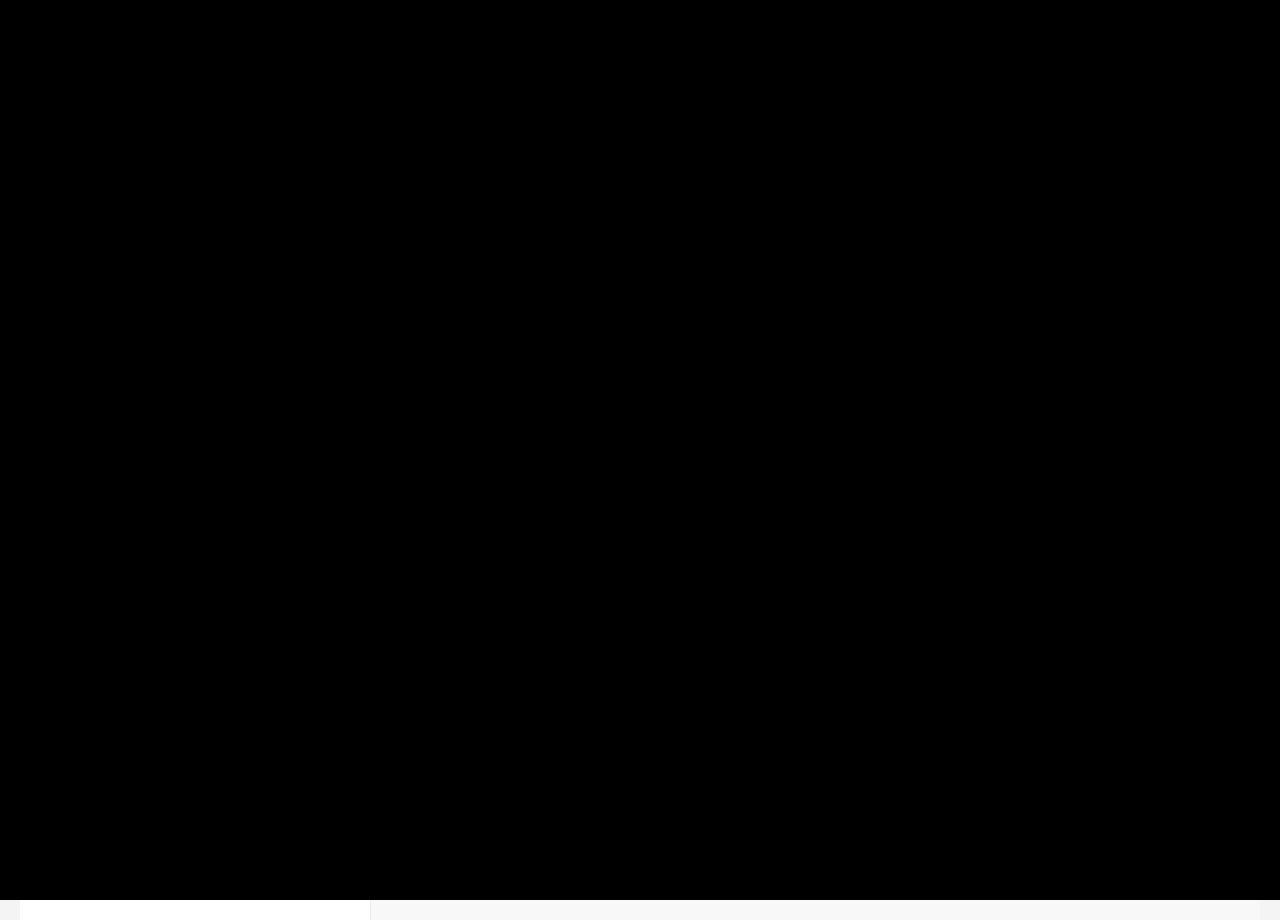
==== index.html @ 9fa6974e "wip" ====
<!DOCTYPE html>
<!--[if lt IE 7 ]><html class="ie ie6" lang="en"> <![endif]-->
<!--[if IE 7 ]><html class="ie ie7" lang="en"> <![endif]-->
<!--[if IE 8 ]><html class="ie ie8" lang="en"> <![endif]-->
<!--[if (gte IE 9)|!(IE)]><!--><html lang="en"> <!--<![endif]-->

<head>

<meta http-equiv="Content-Type" content="text/html; charset=utf-8" />

<meta name="description" content="Aman Kochhar">
<meta name="author" content="Aman Kochhar">

<meta name="viewport" content="width=device-width, initial-scale=1, maximum-scale=1">

<title>Aman Kochhar | Home</title>

<!-- STYLES -->
<link href="https://fonts.googleapis.com/css2?family=Mulish:ital,wght@0,200;0,300;0,400;0,500;0,600;0,700;0,800;0,900;1,200;1,300;1,400;1,500;1,600;1,700;1,800;1,900&family=Poppins:ital,wght@0,300;0,400;0,500;0,600;0,700;0,800;0,900;1,300;1,400;1,500;1,600;1,700;1,800;1,900&display=swap" rel="stylesheet">
<link href="https://fonts.googleapis.com/css2?family=Montserrat:ital,wght@0,100;0,200;0,300;0,400;0,500;0,600;0,700;0,800;0,900;1,100;1,200;1,300;1,400;1,500;1,600;1,700;1,800;1,900&display=swap" rel="stylesheet">
<link href="https://fonts.googleapis.com/css2?family=Open+Sans:ital,wght@0,300;0,400;0,500;0,600;0,700;0,800;1,300;1,400;1,500;1,600;1,700;1,800&display=swap" rel="stylesheet">

<link rel="stylesheet" type="text/css" href="css/plugins.css" />
<link rel="stylesheet" type="text/css" href="css/dark.css" />
<link rel="stylesheet" type="text/css" href="css/style.css" />

<!--[if lt IE 9]> <script type="text/javascript" src="js/modernizr.custom.js"></script> <![endif]-->
<!-- /STYLES -->

</head>

<body> 
	
	<!-- PRELOADER -->
	<div id="preloader">
		<div class="loader_line"></div>
	</div>
	<!-- /PRELOADER -->
	
	<!-- WRAPPER ALL -->
	<div class="tokyo_tm_all_wrap" data-magic-cursor="show" data-enter="fadeInLeft" data-exit=""> 

		<!-- MOBILE MENU -->
		<div class="tokyo_tm_topbar">
			<div class="topbar_inner">
				<div class="logo" data-type="image"> <!-- You can use image or text as logo. data-type values are "image" and "text" -->
					<a href="#">
						<img src="img/logo/logo.png" alt="" />
						<h3>Aman</h3>
					</a>
				</div>
				<div class="trigger">
					<div class="hamburger hamburger--slider">
						<div class="hamburger-box">
							<div class="hamburger-inner"></div>
						</div>
					</div>
				</div>
			</div>
		</div>
		<div class="tokyo_tm_mobile_menu">
			<div class="menu_list">
				<ul class="transition_link">
					<li class="active"><a href="#home">Home</a></li>
					<li><a href="#about">About</a></li>
					<li><a href="#service">Service</a></li>
					<!-- <li><a href="#portfolio">Testimonials</a></li> -->
					<!-- <li><a href="https://www.linkedin.com/build-relation/newsletter-follow?entityUrn=7112470057124859905">Newsletter</a></li> -->
					<li><a href="#contact">Contact</a></li>
				</ul>
			</div>
		</div>
		<!-- /MOBILE MENU -->

		<!-- LEFTPART -->
		<div class="leftpart">
			<div class="leftpart_inner">
				<div class="logo" data-type="image"> <!-- You can use image or text as logo. data-type values are: "image" and "text" -->
					<a href="#">
						<img src="img/logo/logo.png" alt="" />
						<h3>Aman</h3>
					</a>
				</div>
				<div class="menu">
					<ul class="transition_link">
						<li class="active"><a href="#home">Home</a></li>
						<li><a href="#about">About</a></li>
						<li><a href="#service">Service</a></li>
						<!-- <li><a href="#portfolio">Testimonials</a></li> -->
						<li><a href="https://www.linkedin.com/build-relation/newsletter-follow?entityUrn=7112470057124859905">Newsletter</a></li>
						<li><a href="#contact">Contact</a></li>
					</ul>
				</div>
				<div class="copyright">
					<p>&copy; 2023 Aman Kochhar<br>Created by <a href="https://heybizz.com/" target="_blank">Aman Kochhar</a></p>
				</div>
			</div>
		</div>
		<!-- /LEFTPART -->

		<!-- RIGHTPART -->
		<div class="rightpart">
			<div class="rightpart_in">

				<!-- HOME -->
				<div id="home" class="tokyo_tm_section animated">
					<div class="container">
						<div class="tokyo_tm_home">
							<div class="home_content">
								<div class="avatar" data-type="wave"> <!-- data-type values are: "wave", "circle", "square"-->
									<div class="image" data-img-url="img/1.png"></div>
								</div>
								<div class="details">
									<h3 class="name">Aman <span>Kochhar</span></h3>
									<p class="job">As a Data Engineer, I navigate the complexities of the industry with precision. My passion lies in creating optimized solutions tailored to the unique challenges of big data and distributed computing.</p>
									<div class="social">
										<ul>
											<!--<li><a href="#"><i class="icon-facebook-squared"></i></a></li>-->
											<!--<li><a href="#"><i class="icon-twitter-squared"></i></a></li>-->
											<!--<li><a href="#"><i class="icon-behance-squared"></i></a></li>-->
											<li><a href="https://www.linkedin.com/in/best-data-engineer/"><i class="icon-linkedin-squared"></i></a></li>
											<!--<li><a href="#"><i class="icon-instagram-"></i></a></li>-->
										</ul>
									</div>
								</div>
							</div>
						</div>
					</div>
				</div>
				<!-- /HOME -->

				<!-- ABOUT -->
				<div id="about" class="tokyo_tm_section">
					<div class="container">
						<div class="tokyo_tm_about">
							<div class="tokyo_tm_title">
								<div class="title_flex">
									<div class="left">
										<span>About</span>
										<h3>About Me</h3>
									</div>
								</div>
							</div>
							<div class="top_author_image">
								<img src="img/slider/About.png" alt="" />
							</div>
							<div class="about_title">
								<h3>Aman Kochhar</h3>
								<span>Maritime Administration Coordinator | Compliance & Certification Management Expert | Digital Data Management Specialist</span>
							</div>
							<div class="about_text">
								<p>Greetings! I'm Aman Kochhar, a seasoned professional deeply immersed in the maritime industry. With over 7 years of experience, I've dedicated my career to steering through the complexities of Maritime Administration, Compliance & Certification Management, and Digital Data Management.</p>
								<h6>Professional Journey:</h6>
                                <p>After undertaking this maritime voyage, I have refined my abilities to navigate the complex worlds of compliance and certification. I have developed effective solutions to optimise maritime operations within the realm of digital data administration, which is another area of expertise of mine.</p>
							    <h6>Passion for Innovation:</h6>
                                <p>Passion for Innovation: Similar to a well-charted course at sea, I thrive on transforming ideas into tangible realities. My dedication is focused on the creation of customised platforms that surpass industry norms and establish fresh standards. Similar to the maritime industry, I uphold the notion of challenging limitations in order to establish a distinctive, exceptional, and modern online persona.</p>
							</div>
							<div class="tokyo_tm_short_info">
								<div class="left">
									<div class="tokyo_tm_info">
										<ul>
											<li><span>Birthday:</span><span>01.04.1992</span></li>
											<li><span>Age:</span><span>31</span></li>
											<li><span>Location:</span><span>Vientiane, Lao PDR</span></li>
											<li><span>Email:</span><span><a href="mailto:amanskochhar@gmail.com">amanskochhar@gmail.com</a></span></li>
											<!-- <li><span>Phone:</span><span><a href="tel:+917508340906">+917508340906</a></span></li> -->
										</ul>
									</div>
								</div>
								<div class="right">
									<div class="tokyo_tm_info">
										<ul>
											<li><span>Nationality:</span><span>Indian</span></li>
											<li><span>Study:</span><span>Mechanical Engineering</span></li>
											<li><span>Degree:</span><span>Bachelor of Technology</span></li>
											<li><span>Interest:</span><span>reading books, watching anime, or strategizing in a game of chess.</span></li>
											<li><span>Freelance:</span><span>Available</span></li>
										</ul>
									</div>
								</div>
							</div>
							<!--<div class="tokyo_tm_button" data-position="left">-->
							<!--	<a href="img/cv/1.jpg" download>-->
							<!--		<span>Download CV</span>-->
							<!--	</a>-->
							<!--</div>-->
						</div>
					</div>	
					<div class="tokyo_tm_progressbox">
						<div class="container">
							<div class="in">
								<div class="left">
									<div class="tokyo_section_title">
										<h3>Maritime Expertise</h3>
									</div>
									<div class="tokyo_progress">
										<div class="progress_inner" data-value="95">
											<span><span class="label">Maritime Administration</span><span class="number">95%</span></span>
											<div class="background"><div class="bar"><div class="bar_in"></div></div></div>
										</div>
										<div class="progress_inner" data-value="90" >
											<span><span class="label">Compliance & Certification Management</span><span class="number">90%</span></span>
											<div class="background"><div class="bar"><div class="bar_in"></div></div></div>
										</div>
										<div class="progress_inner" data-value="92">
											<span><span class="label">Digital Data Management</span><span class="number">92%</span></span>
											<div class="background"><div class="bar"><div class="bar_in"></div></div></div>
										</div>
									</div>
								</div>
								<div class="right">
									<div class="tokyo_section_title">
										<h3>Technical Proficiency</h3>
									</div>
									<div class="tokyo_progress">
										<div class="progress_inner" data-value="92">
											<span><span class="label">Data Analysis in Maritime Operations</span><span class="number">92%</span></span>
											<div class="background"><div class="bar"><div class="bar_in"></div></div></div>
										</div>
										<div class="progress_inner" data-value="88" >
											<span><span class="label">Integration of Digital Solutions</span><span class="number">88%</span></span>
											<div class="background"><div class="bar"><div class="bar_in"></div></div></div>
										</div>
										<div class="progress_inner" data-value="90">
											<span><span class="label">Navigation and Communication Systems</span><span class="number">90%</span></span>
											<div class="background"><div class="bar"><div class="bar_in"></div></div></div>
										</div>
									</div>
								</div>
							</div>
						</div>
					</div>
					<div class="tokyo_tm_skillbox">
						<div class="container">
							<div class="in">
								<div class="left">
									<div class="tokyo_section_title">
										<h3>Maritime Knowledge and Certifications</h3>
									</div>
									<div class="tokyo_tm_skill_list">
										<ul>
											<li>
												<span><img class="svg" src="img/svg/rightarrow.svg" alt="" />Maritime Administration and Compliance</span>
											</li>
											<li>
												<span><img class="svg" src="img/svg/rightarrow.svg" alt="" />Certification Management</span>
											</li>
											<li>
												<span><img class="svg" src="img/svg/rightarrow.svg" alt="" />Digital Data Management in Maritime</span>
											</li>
											<li>
												<span><img class="svg" src="img/svg/rightarrow.svg" alt="" />Risk Management in Maritime Operations</span>
											</li>
											<li>
												<span><img class="svg" src="img/svg/rightarrow.svg" alt="" />Project Management in Maritime</span>
											</li>
										</ul>
									</div>
								</div>
								<div class="right">
									<div class="tokyo_section_title">
										<h3>Interests</h3>
									</div>
									<div class="tokyo_tm_skill_list">
										<ul>
											<li>
												<span><img class="svg" src="img/svg/rightarrow.svg" alt="" />Innovative Digital Solutions for Maritime</span>
											</li>
											<li>
												<span><img class="svg" src="img/svg/rightarrow.svg" alt="" />Maritime Regulatory Landscape</span>
											</li>
											<li>
												<span><img class="svg" src="img/svg/rightarrow.svg" alt="" />Strategic Risk Mitigation</span>
											</li>
											<li>
												<span><img class="svg" src="img/svg/rightarrow.svg" alt="" />Optimizing Maritime Processes</span>
											</li>
											<li>
												<span><img class="svg" src="img/svg/rightarrow.svg" alt="" />Leadership in Maritime Projects</span>
											</li>
										</ul>
									</div>
								</div>
							</div>
						</div>
					</div>
					<div class="tokyo_tm_resumebox">
						<div class="container">
							<div class="in">
								<div class="left">
									<div class="tokyo_section_title">
										<h3>Education</h3>
									</div>
									<div class="tokyo_tm_resume_list">
										<ul>
											<li>
												<div class="list_inner">
													<div class="time">
														<span>Aug 2011 - Jun 2014</span>
													</div>
													<div class="place">
														<h3>Mechanical Engineering</h3>
														<span>Bachelor of Technology</span>
													</div>
												</div>
											</li>
											<li>
												<div class="list_inner">
													<div class="time">
														<span>Aug 2008 - May 2011</span>
													</div>
													<div class="place">
														<h3>Mechanical Engineering</h3>
														<span>Diploma</span>
													</div>
												</div>
											</li>
											<!--<li>-->
											<!--	<div class="list_inner">-->
											<!--		<div class="time">-->
											<!--			<span>2008 - 2010</span>-->
											<!--		</div>-->
											<!--		<div class="place">-->
											<!--			<h3>Simone College</h3>-->
											<!--			<span>Associate Degree</span>-->
											<!--		</div>-->
											<!--	</div>-->
											<!--</li>-->
										</ul>
									</div>
								</div>
								<div class="right">
									<div class="tokyo_section_title">
										<h3>Experience</h3>
									</div>
									<div class="tokyo_tm_resume_list">
										<ul>
											<li>
												<div class="list_inner">
													<div class="time">
														<span>Oct 2017 - Now</span>
													</div>
													<div class="place">
														<h3>Maritime Administration Coordinator</h3>
														<span>Alexarya Corporation</span>
													</div>
												</div>
											</li>
											<li>
												<div class="list_inner">
													<div class="time">
														<span>Oct 2017 - Jul 2019</span>
													</div>
													<div class="place">
														<h3>Admissions and Administration Officer</h3>
														<span>Aryavart Maritime Institute</span>
													</div>
												</div>
											</li>
											<li>
												<div class="list_inner">
													<div class="time">
														<span>Sep 2014 - Sep 2017</span>
													</div>
													<div class="place">
														<h3>Digital Marketing Analyst </h3>
														<span>Freelancer</span>
													</div>
												</div>
											</li>
										</ul>
									</div>
								</div>
							</div>
						</div>
					</div>
					<!--<div class="tokyo_tm_testimonials">-->
						<!--<div class="container">-->
					<!--		<div class="tokyo_section_title">-->
					<!--			<h3>Testimonials</h3>-->
					<!--		</div>-->
					<!--		<div class="list">-->
					<!--			<ul class="owl-carousel">-->
					<!--				<li>-->
					<!--					<div class="list_inner">-->
					<!--						<div class="text">-->
					<!--							<p>I am delighted and privileged to have Mr. Ishwinder Sialy on my team. After 20 years of sailing, I appreciate Mr. Ishwinder Sialy's knowledge of marine administration and compliance. His knowledge and commitment to regulatory compliance make him an invaluable maritime sector asset. Ishwinder is a driven, confident person. His passion for learning and problem-solving makes him essential to the team. He has amazing seafaring skills and expertise. He has proved value to the company.</p>-->
					<!--						</div>-->
					<!--						<div class="details">-->
					<!--							<div class="image">-->
					<!--								<div class="main" data-img-url="img/testimonials/01.png"></div>-->
					<!--							</div>-->
					<!--							<div class="info">-->
					<!--								<h3>Capt. Baljinder Singh</h3>-->
					<!--								<span>Master Mariner</span>-->
					<!--							</div>-->
					<!--						</div>-->
					<!--					</div>-->
					<!--				</li>-->
					<!--				<li>-->
					<!--					<div class="list_inner">-->
					<!--						<div class="text">-->
					<!--							<p>With more than two decades of experience as a mariner, I've seen Ishwinder Sialy's contributions to the maritime industry. His dedication to certification and digital data management is extraordinary. Ishwinder's knowledge of maritime risk management enhances safety and efficiency.</p>-->
					<!--						</div>-->
					<!--						<div class="details">-->
					<!--							<div class="image">-->
					<!--								<div class="main" data-img-url="img/testimonials/02.png"></div>-->
					<!--							</div>-->
					<!--							<div class="info">-->
					<!--								<h3>Capt. kamaljeet Singh</h3>-->
					<!--								<span>Master Mariner</span>-->
					<!--							</div>-->
					<!--						</div>-->
					<!--					</div>-->
					<!--				</li>-->
					<!--				<li>-->
					<!--					<div class="list_inner">-->
					<!--						<div class="text">-->
					<!--							<p>I enjoyed working with Ishwinder Sialy on maritime-technology projects. His ability to connect IT and seafaring is amazing. Ishwinder's strategic project management and digital data management skills demonstrate his competence in maritime and IT.</p>-->
					<!--						</div>-->
					<!--						<div class="details">-->
					<!--							<div class="image">-->
					<!--								<div class="main" data-img-url="img/testimonials/03.png"></div>-->
					<!--							</div>-->
					<!--							<div class="info">-->
					<!--								<h3>Er. Avinash Jha</h3>-->
					<!--								<span>IT/AI Engineer</span>-->
					<!--							</div>-->
					<!--						</div>-->
					<!--					</div>-->
					<!--				</li>-->
					<!--			</ul>-->
					<!--		</div>-->
					<!--	</div>-->
					<!--</div>-->
				</div>
				<!-- /ABOUT -->
				
				<!-- SERVICE -->
				<div id="service" class="tokyo_tm_section">
					<div class="container">
						<div class="tokyo_tm_services">
							<div class="tokyo_tm_title">
								<div class="title_flex">
									<div class="left">
										<span>Services</span>
										<h3>What I Do</h3>
									</div>
								</div>
							</div>
							<div class="list">
								<ul>
									<li>
										<div class="list_inner">
											<span class="number">01</span>
											<h3 class="title">Ship Management</h3>
											<p class="text">Efficient ship management ensuring optimal performance, compliance, and safety in maritime operations...</p>
											<div class="tokyo_tm_read_more">
												<a href="#"><span>Read More</span></a>
											</div>
											<a class="tokyo_tm_full_link" href="#"></a>
											
											<!-- Service Popup Start -->
											<img class="popup_service_image" src="img/news/01.jpeg" alt="" />
											<div class="service_hidden_details">
												<div class="service_popup_informations">
													<div class="descriptions">
														<p>Our ship management services cover all aspects of running a vessel, keeping it in good shape, and following the rules. We take care of the complicated tasks of crew management, technical operations, and regulatory compliance while focusing on improving performance and making sure that international rules are followed.</p>
														<p>Our team's experience promises smooth coordination and good decision-making to make your fleet work better overall.</p>
														<p>Our full ship management services are designed to meet the specific needs of your maritime assets, whether it's routine maintenance, making sure the crew is happy and healthy, or following the rules and regulations.</p>
													</div>
												</div>
											</div>
											<!-- /Service Popup End -->
											
										</div>
									</li>
									<li>
										<div class="list_inner">
											<span class="number">02</span>
											<h3 class="title">Ship Chartering and Brokerage</h3>
											<p class="text">Strategic ship chartering and brokerage services tailored to maximize profitability and operational efficiency...</p>
											<div class="tokyo_tm_read_more">
												<a href="#"><span>Read More</span></a>
											</div>
											<a class="tokyo_tm_full_link" href="#"></a>
											
											<!-- Service Popup Start -->
											<img class="popup_service_image" src="img/news/02.jpeg" alt="" />
											<div class="service_hidden_details">
												<div class="service_popup_informations">
													<div class="descriptions">
														<p>Our ship chartering and brokerage services are meant to help you get the most out of your marine assets so that you can make the most money. We use our large network of contacts in the industry to find you profitable chartering chances and negotiate good terms on your behalf.</p>
														<p>Our team makes sure that transactions and strategic relationships go smoothly by knowing how the market works and caring about your business goals.</p>
														<p>Our personalised approach and industry knowledge will help your maritime assets do well in a competitive market, whether you want to hire a vessel or make your fleet more efficient through brokerage.</p>
													</div>
												</div>
											</div>
											<!-- /Service Popup End -->
											
										</div>
									</li>
									<li>
										<div class="list_inner">
											<span class="number">03</span>
											<h3 class="title">Flag State & Class Documentation</h3>
											<p class="text">Comprehensive handling of flag state and class documentation to ensure regulatory compliance and operational excellence...</p>
											<div class="tokyo_tm_read_more">
												<a href="#"><span>Read More</span></a>
											</div>
											<a class="tokyo_tm_full_link" href="#"></a>
											
											<!-- Service Popup Start -->
											<img class="popup_service_image" src="img/news/03.jpeg" alt="" />
											<div class="service_hidden_details">
												<div class="service_popup_informations">
													<div class="descriptions">
														<p>For regulatory compliance and operational success, it's important to know how to find your way around the complicated world of flag state and class documentation. As part of our services, we carefully handle the documentation processes to make sure they are in line with foreign standards and best practises in the industry.</p>
														<p>We make the formal parts of running a ship easier, from flag registration to compliance with the classification society. Our skilled staff makes sure that your fleet has all the paperwork it needs, which lowers risks and makes dealing with the right officials easier.</p>
														<p>You can focus on the most important parts of your maritime business while we take care of the complicated flag state and class paperwork.</p>
													</div>
												</div>
											</div>
											<!-- /Service Popup End -->
											
										</div>
									</li>
									<li>
										<div class="list_inner">
											<span class="number">04</span>
											<h3 class="title">Seafarers Documentation</h3>
											<p class="text">Efficient management of seafarers' documentation, prioritizing compliance, crew welfare, and regulatory requirements...</p>
											<div class="tokyo_tm_read_more">
												<a href="#"><span>Read More</span></a>
											</div>
											<a class="tokyo_tm_full_link" href="#"></a>
											
											<!-- Service Popup Start -->
											<img class="popup_service_image" src="img/news/04.jpeg" alt="" />
											<div class="service_hidden_details">
												<div class="service_popup_informations">
													<div class="descriptions">
														<p>Our seafarers' documentation services put the safety and well-being of your team first. We carefully handle the complicated steps of paperwork, licencing, and following the rules to make sure that your seafarers meet all the requirements.</p>
														<p>We take care of all the paperwork, from licences to medical certificates, so your crew can focus on their duties at sea. Because we care about the well-being of our crew, we are very careful with our paperwork.</p>
														<p>This makes the experience smooth for both maritime experts and vessel operators. Because we are professionals, you can be sure that your sailors' documents are in good hands.</p>
													</div>
												</div>
											</div>
											<!-- /Service Popup End -->
											
										</div>
									</li>
									<li>
										<div class="list_inner">
											<span class="number">05</span>
											<h3 class="title">Ship Surveys and Inspection</h3>
											<p class="text">Comprehensive ship surveys and inspections ensuring safety, compliance, and optimal vessel performance in maritime operations...</p>
											<div class="tokyo_tm_read_more">
												<a href="#"><span>Read More</span></a>
											</div>
											<a class="tokyo_tm_full_link" href="#"></a>
											
											<!-- Service Popup Start -->
											<img class="popup_service_image" src="img/news/05.jpeg" alt="" />
											<div class="service_hidden_details">
												<div class="service_popup_informations">
													<div class="descriptions">
														<p>Our ship surveys and inspections are more than just regular checks; they focus on safety, compliance, and making the most of the ship's performance. We carefully look over your marine assets, finding any possible risks and making sure they are in line with international rules.</p>
														<p>Our experienced team does everything from hull inspections to safety audits and gives you thorough reports and suggestions on how to make your fleet safer and more reliable overall.</p>
														<p>Our all-around approach is designed to meet the specific needs of your vessels, whether you need pre-purchase inspections, audits by the flag state, or regular surveys. You can count on us to protect your marine investments by surveying and inspecting them carefully.</p>
													</div>
												</div>
											</div>
											<!-- /Service Popup End -->
											
										</div>
									</li>
									<li>
										<div class="list_inner">
											<span class="number">06</span>
											<h3 class="title">Ship Repair & Dry Docking</h3>
											<p class="text">Expert ship repair and dry docking services ensuring efficient maintenance, upgrades, and adherence to industry standards...</p>
											<div class="tokyo_tm_read_more">
												<a href="#"><span>Read More</span></a>
											</div>
											<a class="tokyo_tm_full_link" href="#"></a>
											
											<!-- Service Popup Start -->
											<img class="popup_service_image" src="img/news/06.jpeg" alt="" />
											<div class="service_hidden_details">
												<div class="service_popup_informations">
													<div class="descriptions">
														<p>Our ship repair and dry docking services are designed to keep your ships in great shape and make them better. We understand how important it is to get fixes done on time and how that affects how well your fleet works.</p>
														<p>Our skilled team makes sure that your ships get full inspections and any repairs they need, from regular upkeep to major overhauls.</p>
														<p>Our dry docks can handle a wide range of boats, so they can be used for all kinds of repairs and improvements. We offer reliable ship repair services that are suited to the specific needs of your maritime assets. We are dedicated to upholding industry standards and operating at the highest level of efficiency.</p>
													</div>
												</div>
											</div>
											<!-- /Service Popup End -->
											
										</div>
									</li>
								</ul>
							</div>
						</div>
					</div>
					<div class="tokyo_tm_partners">
						<div class="container">
							<div class="tokyo_section_title">
								<h3>Partners</h3>
							</div>
							<div class="partners_inner">
								<ul>
									<li>
										<div class="list_inner">
                                        <a href="https://jwbprime.com/" target="_blank">
                                         <img src="img/partners/01.png" alt="" />
                                        </a>
                                        </div>
									</li>
									<li>
										<div class="list_inner">
										 <a href="https://avinashjha.me/" target="_blank">
											<img src="img/partners/02.png" alt="" />
											</a>
										</div>
									</li>
									<li>
										<div class="list_inner">
											<img src="img/partners/dark/3.png" alt="" />
										</div>
									</li>
									<li>
										<div class="list_inner">
											<img src="img/partners/dark/4.png" alt="" />
										</div>
									</li>
									<li>
										<div class="list_inner">
											<img src="img/partners/dark/5.png" alt="" />
										</div>
									</li>
									<li>
										<div class="list_inner">
											<img src="img/partners/dark/6.png" alt="" />
										</div>
									</li>
									<li>
										<div class="list_inner">
											<img src="img/partners/dark/7.png" alt="" />
										</div>
									</li>
									<li>
										<div class="list_inner">
											<img src="img/partners/dark/8.png" alt="" />
										</div>
									</li>
								</ul>
							</div>
						</div>
					</div>
					<!--<div class="tokyo_tm_facts">-->
					<!--	<div class="container">-->
					<!--		<div class="tokyo_section_title">-->
					<!--			<h3>Fun Facts</h3>-->
					<!--		</div>-->
					<!--		<div class="list">-->
					<!--			<ul>-->
					<!--				<li>-->
					<!--					<div class="list_inner">-->
					<!--						<h3>777+</h3>-->
					<!--						<span>Projects Completed</span>-->
					<!--					</div>-->
					<!--				</li>-->
					<!--				<li>-->
					<!--					<div class="list_inner">-->
					<!--						<h3>3K</h3>-->
					<!--						<span>Happy Clients</span>-->
					<!--					</div>-->
					<!--				</li>-->
					<!--				<li>-->
					<!--					<div class="list_inner">-->
					<!--						<h3>9K+</h3>-->
					<!--						<span>Lines of Code</span>-->
					<!--					</div>-->
					<!--				</li>-->
					<!--			</ul>-->
					<!--		</div>-->
					<!--	</div>-->
					<!--</div>-->
					<!--<div class="tokyo_tm_pricing">-->
					<!--	<div class="container">-->
					<!--		<div class="tokyo_section_title">-->
					<!--			<h3>Pricing</h3>-->
					<!--		</div>-->
					<!--		<div class="list">-->
					<!--			<ul>-->
					<!--				<li>-->
					<!--					<div class="list_inner">-->
					<!--						<div class="price">-->
					<!--							<h3><span>0<span class="currency">$</span></span></h3>-->
					<!--						</div>-->
					<!--						<div class="plan">-->
					<!--							<h3>Free</h3>-->
					<!--						</div>-->
					<!--						<ul class="item">-->
					<!--							<li class="active"><p>Premium Icons</p></li>-->
					<!--							<li><p>Quality Logo</p></li>-->
					<!--							<li><p>Stock Images</p></li>-->
					<!--							<li><p>Free Support</p></li>-->
					<!--						</ul>-->
					<!--						<div class="tokyo_tm_button" data-position="left">-->
					<!--							<a href="#">-->
					<!--								<span>Purchase</span>-->
					<!--							</a>-->
					<!--						</div>-->
					<!--					</div>-->
					<!--				</li>-->
					<!--				<li>-->
					<!--					<div class="list_inner">-->
					<!--						<div class="price">-->
					<!--							<h3><span>30<span class="currency">$</span></span></h3>-->
					<!--						</div>-->
					<!--						<div class="plan">-->
					<!--							<h3>Basic</h3>-->
					<!--						</div>-->
					<!--						<ul class="item">-->
					<!--							<li class="active"><p>Premium Icons</p></li>-->
					<!--							<li class="active"><p>Quality Logo</p></li>-->
					<!--							<li><p>Stock Images</p></li>-->
					<!--							<li><p>Free Support</p></li>-->
					<!--						</ul>-->
					<!--						<div class="tokyo_tm_button" data-position="left">-->
					<!--							<a href="#">-->
					<!--								<span>Purchase</span>-->
					<!--							</a>-->
					<!--						</div>-->
					<!--						<span class="popular">Popular</span>-->
					<!--					</div>-->
					<!--				</li>-->
					<!--				<li>-->
					<!--					<div class="list_inner">-->
					<!--						<div class="price">-->
					<!--							<h3><span>70<span class="currency">$</span></span></h3>-->
					<!--						</div>-->
					<!--						<div class="plan">-->
					<!--							<h3>Premium</h3>-->
					<!--						</div>-->
					<!--						<ul class="item">-->
					<!--							<li class="active"><p>Premium Icons</p></li>-->
					<!--							<li class="active"><p>Quality Logo</p></li>-->
					<!--							<li class="active"><p>Stock Images</p></li>-->
					<!--							<li class="active"><p>Free Support</p></li>-->
					<!--						</ul>-->
					<!--						<div class="tokyo_tm_button" data-position="left">-->
					<!--							<a href="#">-->
					<!--								<span>Purchase</span>-->
					<!--							</a>-->
					<!--						</div>-->
					<!--					</div>-->
					<!--				</li>-->
					<!--			</ul>-->
					<!--		</div>-->
					<!--	</div>-->
					<!--</div>-->
				</div>
				<!-- /SERVICE -->
				
				<div class="tokyo_tm_portfolio_titles"></div>
				<!-- PORTFOLIO -->
				<div id="portfolio" class="tokyo_tm_section">
  <!-- <div class="container">
    <div class="tokyo_tm_portfolio">
      <div class="tokyo_tm_title">
        <div class="title_flex">
          <div class="left">
            <span>Testimonials</span>
            <div class="testimonial" id="testimonial1">
              <h2>Capt Baljinder Singh</h2>
              <p class="designation">Master Mariner</p>
              <p class="content">
                I have the proud and privilege both, of having Mr. Ishwinder Sialy in my team as an integral part of it. Having sailed the seas for over 20 years, I recognize the depth of Mr. Ishwinder Sialy understanding in maritime administration and compliance. His insights and dedication to ensuring regulatory compliance make him an invaluable asset to the maritime industry. Mr. Ishwinder Sialy is a confident and dedicated person, who is a habitual go-getter. His spirit of learning and problem-solving makes him a vital part of the team. His skills and contemporary knowledge in the maritime sector are incredible. He is a proven asset to the organization.
              </p>
            </div>
            <div class="testimonial" id="testimonial2">
              <h2>Capt Kamaljeet Singh</h2>
              <p class="designation">Master Mariner</p>
              <p class="content">
                Having more than two decades of experience as a mariner, I have had the honour of observing the significant contributions that Ishwinder Sialy has made to the maritime industry. His dedication is extraordinary to certification management and digital data management. Ishwinder's profound comprehension of risk management in the context of maritime operations contributes an exceptionally praiseworthy level of safety and efficiency.
              </p>
            </div>
            <div class="testimonial" id="testimonial3">
              <h2>Mr. R S Tanwar</h2>
              <p class="designation">Ex-Indian Navy, Maritime Instructor</p>
              <p class="content">
                Throughout our work together at the maritime institute, Mr. Ishwinder Sialy has constantly shown that he has a deep understanding of maritime administration and compliance. His deep understanding of the rules and his unwavering commitment to upholding them make him an invaluable asset to the maritime business. Mr. Sialy knows a lot about modern issues and how to solve them. This makes him an important and valuable addition to any business. He stands out in the marine industry because he is always eager to learn and get things done. I have no doubts about suggesting Mr. Ishwinder Sialy for any maritime, certification management, or digital data management work.
              </p>
            </div>
            <div class="testimonial" id="testimonial4">
              <h2>Er Avinash Jha</h2>
              <p class="designation">IT/AI Engineer</p>
              <p class="content">
                I have had the privilege of working alongside Ishwinder Sialy on initiatives that intersect technology and the maritime industry. His remarkable capacity to connect the maritime industry with information technology is truly remarkable. In addition to his expertise in the maritime industry, Ishwinder's strategic approach to project management and digital data management demonstrates his prowess in the domains of IT and AI.
              </p>
            </div>
          </div>
        </div>
      </div>
    </div>
  </div>
</div> -->
				<!-- /PORTFOLIO -->

				<!-- NEWS -->
<div id="news" class="tokyo_tm_section">
    <div class="container">
        <div class="tokyo_tm_news">
            <div class="tokyo_tm_title">
                <div class="title_flex">
                    <div class="left">
                        <!-- Replace the content with a link to your LinkedIn Newsletter -->
                        <a href="https://www.linkedin.com/build-relation/newsletter-follow?entityUrn=7112470057124859905" target="_blank">
                            <span>Newsletters</span>
                        </a>
                    </div>
                </div>
            </div>
            <ul>
                <!-- You can remove the existing content -->
                <!-- <li>
                    <div class="list_inner">
                        <iframe src="https://www.linkedin.com/embed/feed/update/urn:li:ugcPost:7009828224469790720" height="357" width="504" frameborder="0" allowfullscreen="" title="Embedded post"></iframe>
                    </div>
                </li> -->
                <!-- Add another news article here if needed -->
            </ul>
        </div>
    </div>
</div>



				<!-- /NEWS -->

				<!-- CONTACT -->
				
				<div id="contact" class="tokyo_tm_section">
					<div class="container">
						<div class="tokyo_tm_contact">
							<div class="tokyo_tm_title">
								<div class="title_flex">
									<div class="left">
										<span>Contact</span>
										<h3>Get in Touch</h3>
										<br>
										<p>For inquiries, feel free to call or message us:</p>

                             <div class="contact-info">
                            <p>India: <a href="tel:+917508340906">+91-7508340906</a></p>
                            <p>Laos: <a href="tel:+8562091398994">+856-20-91-398-994</a></p>
                             <p>Call or WhatsApp to connect!</p>
									</div>
								</div>
							</div>
                            
                    </div>
                </div>
							<!--<div class="map_wrap">-->
							<!--	<div class="mapouter"><div class="gmap_canvas"><iframe width="100%" height="355" id="gmap_canvas" src="https://maps.google.com/maps?q=2880%20Broadway,%20New%20York&t=&z=13&ie=UTF8&iwloc=&output=embed" frameborder="0" scrolling="no" marginheight="0" marginwidth="0"></iframe><a href="https://fmovies-online.net">fmovies</a><br><style>.mapouter{position:relative;text-align:right;height:355px;width:100%;}</style><a href="https://www.embedgooglemap.net">embedgooglemap.net</a><style>.gmap_canvas {overflow:hidden;background:none!important;height:355px;width:100%;}</style></div></div>-->

								<!-- Get your API here https://www.embedgooglemap.net -->

							<!--</div>-->
							<!--<div class="fields">-->
							<!--	<form action="/" method="post" class="contact_form" id="contact_form" autocomplete="off">-->
							<!--		<div class="returnmessage" data-success="Your message has been received, We will contact you soon."></div>-->
							<!--		<div class="empty_notice"><span>Please Fill Required Fields</span></div>-->
							<!--		<div class="first">-->
							<!--			<ul>-->
							<!--				<li>-->
							<!--					<input id="name" type="text" placeholder="Name">-->
							<!--				</li>-->
							<!--				<li>-->
							<!--					<input id="email" type="text" placeholder="Email">-->
							<!--				</li>-->
							<!--			</ul>-->
							<!--		</div>-->
							<!--		<div class="last">-->
							<!--			<textarea id="message" placeholder="Message"></textarea>-->
							<!--		</div>-->
							<!--		<div class="tokyo_tm_button" data-position="left">-->
							<!--			<a id="send_message" href="#">-->
							<!--				<span>Send Message</span>-->
							<!--			</a>-->
							<!--		</div>-->

									<!-- If you want to change mail address to yours, please open modal.php and go to line 4 -->

							<!--	</form>-->
							<!--</div>-->
				<!--		</div>-->
				<!--	</div>	-->
				<!--</div>-->
				<!-- /CONTACT -->

			</div>
		</div>
		<!-- /RIGHTPART -->

		<!-- CURSOR -->
		<div class="mouse-cursor cursor-outer"></div>
		<div class="mouse-cursor cursor-inner"></div>
		<!-- /CURSOR -->

	</div>
	<!-- / WRAPPER ALL -->
	
<!-- SCRIPTS -->
<script src="js/jquery.js"></script>
<!--[if lt IE 10]> <script type="text/javascript" src="js/ie8.js"></script> <![endif]-->	
<script src="js/plugins.js"></script>
<script src="js/init.js"></script>
<!-- /SCRIPTS -->

</body>
</html>
---- css/plugins.css ----
/*
This file is made by Marketify (2022)

01) BASE
02) FORM ELEMENTS
03) FONTELLO
04) SKELETON OR GRID
05) ANIMATION


*/

/*------------------------------------------------------------------*/ 
/*	BASE
/*------------------------------------------------------------------*/

html,body,div,span,applet,object,iframe,h1,h2,h3,h4,h5,h6,p,blockquote,pre,a,abbr,acronym,address,big,cite,code,del,dfn,em,font,ins,kbd,q,s,samp,small,strike,strong,sub,sup,tt,var,b,u,i,center,dl,dt,dd,ol,ul,li,fieldset,form,label,legend,table,caption,tbody,tfoot,thead,tr,th,td
	{
	background: transparent;
	border: 0;
	margin: 0;
	padding: 0;
	vertical-align: baseline;
	outline: none;
}

article, aside, details, figcaption, figure, footer, header, hgroup, nav, section {
    display: block;
}

blockquote {
	quotes: none;
}

blockquote:before,blockquote:after {
	content: '';
	content: none;
}
ul, ol{
	margin:0px;	
}
ul li, ol li{
	margin:0px;
}
img{
	vertical-align:middle;
	max-width:100%;
}
iframe{
	max-width:100%;
}
del {
	text-decoration: line-through;
}
a, i{
	border:none;
}
a:hover{text-decoration:none;}

/*------------------------------------------------------------------*/ 
/*	FORM ELEMENTS
/*------------------------------------------------------------------*/

textarea{
	border-radius:0;
	font-size:15px;
	resize:vertical;
	font-family:"Montserrat";
	letter-spacing: 0px !important;
	
	-webkit-box-sizing: border-box; /* Safari/Chrome, other WebKit */
	-moz-box-sizing: border-box;    /* Firefox, other Gecko */
	-ms-box-sizing: border-box;     /* IE 10 + */
	box-sizing: border-box;         /* Opera/IE 8+ */
	
	line-height:1.4;
	padding:10px!important;
	width:100%;
	border:1px solid #eee;
	
	-webkit-transition: all .3s ease;
	   -moz-transition: all .3s ease;
	    -ms-transition: all .3s ease;
	     -o-transition: all .3s ease;
	        transition: all .3s ease;
}
input[type="text"],
input[type="password"],
input[type="datetime"],
input[type="datetime-local"],
input[type="date"],
input[type="month"],
input[type="time"],
input[type="week"],
input[type="number"],
input[type="email"],
input[type="url"],
input[type="search"],
input[type="tel"],
input[type="color"],
.uneditable-input {
	border-radius:0;
	font-size:15px;
	min-width:auto;
	letter-spacing:0px !important;
	
	-webkit-box-sizing: border-box; /* Safari/Chrome, other WebKit */
	-moz-box-sizing: border-box;    /* Firefox, other Gecko */
	-ms-box-sizing: border-box;     /* IE 10 + */
	box-sizing: border-box;         /* Opera/IE 8+ */
	
	font-family:"Montserrat";
	
	line-height:1.6;
	padding:10px!important;
	height:44px;
	vertical-align:middle;
	border:1px solid #eee;
	
	-webkit-transition: all .3s ease;
	   -moz-transition: all .3s ease;
	    -ms-transition: all .3s ease;
	     -o-transition: all .3s ease;
	        transition: all .3s ease;
}

textarea:focus,
input[type="text"]:focus,
input[type="password"]:focus,
input[type="datetime"]:focus,
input[type="datetime-local"]:focus,
input[type="date"]:focus,
input[type="month"]:focus,
input[type="time"]:focus,
input[type="week"]:focus,
input[type="number"]:focus,
input[type="email"]:focus,
input[type="url"]:focus,
input[type="search"]:focus,
input[type="tel"]:focus,
input[type="color"]:focus,
.uneditable-input:focus {
	border-color:#ccc;
	background:#eee;
}

input[type="submit"]{
	padding: 13px 15px;
	height: 40px;
	line-height: 1;
	text-transform: uppercase;
	font-size: 15px;
	font-weight: 600;
	text-decoration: none;
	letter-spacing: 0px;
	border:none;
	cursor:pointer;
	color: #FFF;
	background:#777;
	
	-webkit-transition: all .3s ease;
	   -moz-transition: all .3s ease;
	    -ms-transition: all .3s ease;
	     -o-transition: all .3s ease;
	        transition: all .3s ease;
}
input[type="submit"]:hover{
	background:#444;
}
select{
	padding:8px;
	border:2px solid #eee;
}
input[type="button"]{
	cursor:pointer;
	-webkit-transition: all .3s ease;
	   -moz-transition: all .3s ease;
	    -ms-transition: all .3s ease;
	     -o-transition: all .3s ease;
	        transition: all .3s ease;
}

/*------------------------------------------------------------------*/ 
/*	03) FONTELLO
/*------------------------------------------------------------------*/


@font-face {
  font-family: 'fontello';
  src: url('font/fontello.eot?26650032');
  src: url('font/fontello.eot?26650032#iefix') format('embedded-opentype'),
       url('font/fontello.woff2?26650032') format('woff2'),
       url('font/fontello.woff?26650032') format('woff'),
       url('font/fontello.ttf?26650032') format('truetype'),
       url('font/fontello.svg?26650032#fontello') format('svg');
  font-weight: normal;
  font-style: normal;
}
/* Chrome hack: SVG is rendered more smooth in Windozze. 100% magic, uncomment if you need it. */
/* Note, that will break hinting! In other OS-es font will be not as sharp as it could be */
/*
@media screen and (-webkit-min-device-pixel-ratio:0) {
  @font-face {
    font-family: 'fontello';
    src: url('../font/fontello.svg?26650032#fontello') format('svg');
  }
}
*/
[class^="icon-"]:before, [class*=" icon-"]:before {
  font-family: "fontello";
  font-style: normal;
  font-weight: normal;
  speak: never;

  display: inline-block;
  text-decoration: inherit;
  width: 1em;
  margin-right: .2em;
  text-align: center;
  /* opacity: .8; */

  /* For safety - reset parent styles, that can break glyph codes*/
  font-variant: normal;
  text-transform: none;

  /* fix buttons height, for twitter bootstrap */
  line-height: 1em;

  /* Animation center compensation - margins should be symmetric */
  /* remove if not needed */
  margin-left: .2em;

  /* you can be more comfortable with increased icons size */
  /* font-size: 120%; */

  /* Font smoothing. That was taken from TWBS */
  -webkit-font-smoothing: antialiased;
  -moz-osx-font-smoothing: grayscale;

  /* Uncomment for 3D effect */
  /* text-shadow: 1px 1px 1px rgba(127, 127, 127, 0.3); */
}

.icon-wrench-1:before { content: '\e013'; } /* '' */
.icon-basket-circled:before { content: '\e014'; } /* '' */
.icon-folder:before { content: '\e015'; } /* '' */
.icon-doc-new-circled:before { content: '\e016'; } /* '' */
.icon-cogs:before { content: '\e020'; } /* '' */
.icon-wrench:before { content: '\e021'; } /* '' */
.icon-rss:before { content: '\e028'; } /* '' */
.icon-folder-open:before { content: '\e029'; } /* '' */
.icon-wrench-outline:before { content: '\e02f'; } /* '' */
.icon-calendar:before { content: '\e054'; } /* '' */
.icon-doc:before { content: '\e06c'; } /* '' */
.icon-trash-circled:before { content: '\e06d'; } /* '' */
.icon-doc-new:before { content: '\e07d'; } /* '' */
.icon-doc-circled:before { content: '\e07e'; } /* '' */
.icon-basket-2:before { content: '\e091'; } /* '' */
.icon-folder-circled:before { content: '\e09d'; } /* '' */
.icon-basket:before { content: '\e0c3'; } /* '' */
.icon-wrench-circled:before { content: '\e0c4'; } /* '' */
.icon-cog:before { content: '\e0e6'; } /* '' */
.icon-phone-circled:before { content: '\e0f3'; } /* '' */
.icon-phone:before { content: '\e0f4'; } /* '' */
.icon-cog-circled:before { content: '\e101'; } /* '' */
.icon-folder-close:before { content: '\e102'; } /* '' */
.icon-right-small:before { content: '\e800'; } /* '' */
.icon-down-dir:before { content: '\e801'; } /* '' */
.icon-up-dir:before { content: '\e802'; } /* '' */
.icon-left-dir:before { content: '\e803'; } /* '' */
.icon-right-dir:before { content: '\e804'; } /* '' */
.icon-down-open:before { content: '\e805'; } /* '' */
.icon-left-open:before { content: '\e806'; } /* '' */
.icon-right-open:before { content: '\e807'; } /* '' */
.icon-up-open:before { content: '\e808'; } /* '' */
.icon-down-big:before { content: '\e809'; } /* '' */
.icon-left-big:before { content: '\e80a'; } /* '' */
.icon-right-big:before { content: '\e80b'; } /* '' */
.icon-up-big:before { content: '\e80c'; } /* '' */
.icon-arrows-cw:before { content: '\e80d'; } /* '' */
.icon-ccw:before { content: '\e80e'; } /* '' */
.icon-print-1:before { content: '\e80f'; } /* '' */
.icon-twitter-5:before { content: '\e80f'; } /* '' */
.icon-attach-1:before { content: '\e810'; } /* '' */
.icon-twitter-rect:before { content: '\e810'; } /* '' */
.icon-videocam-2:before { content: '\e811'; } /* '' */
.icon-ok-outline:before { content: '\e811'; } /* '' */
.icon-picture-outline:before { content: '\e812'; } /* '' */
.icon-th-large-1:before { content: '\e812'; } /* '' */
.icon-camera-outline:before { content: '\e813'; } /* '' */
.icon-th-outline:before { content: '\e813'; } /* '' */
.icon-export-1:before { content: '\e814'; } /* '' */
.icon-lock-filled:before { content: '\e814'; } /* '' */
.icon-code-2:before { content: '\e815'; } /* '' */
.icon-menu-outline:before { content: '\e815'; } /* '' */
.icon-folder-1:before { content: '\e816'; } /* '' */
.icon-looped-square-interest:before { content: '\e816'; } /* '' */
.icon-arrows-cw-2:before { content: '\e817'; } /* '' */
.icon-rss-2:before { content: '\e817'; } /* '' */
.icon-loop-2:before { content: '\e818'; } /* '' */
.icon-link-outline:before { content: '\e818'; } /* '' */
.icon-resize-normal-outline:before { content: '\e819'; } /* '' */
.icon-star-circled:before { content: '\e819'; } /* '' */
.icon-folder-add:before { content: '\e81a'; } /* '' */
.icon-braille:before { content: '\e81a'; } /* '' */
.icon-user-delete:before { content: '\e81b'; } /* '' */
.icon-compass:before { content: '\e81b'; } /* '' */
.icon-lock-1:before { content: '\e81c'; } /* '' */
.icon-user-add-outline:before { content: '\e81c'; } /* '' */
.icon-bookmark:before { content: '\e81d'; } /* '' */
.icon-forward-outline:before { content: '\e81d'; } /* '' */
.icon-flag:before { content: '\e81e'; } /* '' */
.icon-minus-outline:before { content: '\e81e'; } /* '' */
.icon-floppy:before { content: '\e81f'; } /* '' */
.icon-clock-1:before { content: '\e81f'; } /* '' */
.icon-megaphone:before { content: '\e820'; } /* '' */
.icon-volume-low:before { content: '\e820'; } /* '' */
.icon-key:before { content: '\e821'; } /* '' */
.icon-brush-1:before { content: '\e821'; } /* '' */
.icon-globe-alt:before { content: '\e822'; } /* '' */
.icon-compass-circled:before { content: '\e822'; } /* '' */
.icon-fast-fw-1:before { content: '\e823'; } /* '' */
.icon-star-empty:before { content: '\e823'; } /* '' */
.icon-rewind-outline:before { content: '\e824'; } /* '' */
.icon-user:before { content: '\e824'; } /* '' */
.icon-flash-1:before { content: '\e825'; } /* '' */
.icon-group:before { content: '\e825'; } /* '' */
.icon-moon-1:before { content: '\e826'; } /* '' */
.icon-trash:before { content: '\e826'; } /* '' */
.icon-gift:before { content: '\e827'; } /* '' */
.icon-cloud-1:before { content: '\e827'; } /* '' */
.icon-adjust:before { content: '\e827'; } /* '' */
.icon-cancel-circled2:before { content: '\e828'; } /* '' */
.icon-flash-outline:before { content: '\e828'; } /* '' */
.icon-volume-up:before { content: '\e828'; } /* '' */
.icon-comment-1:before { content: '\e829'; } /* '' */
.icon-zoom-out-2:before { content: '\e829'; } /* '' */
.icon-zoom-out:before { content: '\e829'; } /* '' */
.icon-chat-1:before { content: '\e82a'; } /* '' */
.icon-popup-4:before { content: '\e82a'; } /* '' */
.icon-down-circled:before { content: '\e82a'; } /* '' */
.icon-bell-1:before { content: '\e82b'; } /* '' */
.icon-lock-open-filled:before { content: '\e82b'; } /* '' */
.icon-left-circled:before { content: '\e82b'; } /* '' */
.icon-stumbleupon-circled:before { content: '\e82c'; } /* '' */
.icon-pin-outline:before { content: '\e82c'; } /* '' */
.icon-record-1:before { content: '\e82c'; } /* '' */
.icon-lastfm-1:before { content: '\e82d'; } /* '' */
.icon-chat-1:before { content: '\e82d'; } /* '' */
.icon-eject-outline:before { content: '\e82d'; } /* '' */
.icon-lastfm-circled:before { content: '\e82e'; } /* '' */
.icon-chat-alt:before { content: '\e82e'; } /* '' */
.icon-cloud-sun:before { content: '\e82e'; } /* '' */
.icon-plus-1:before { content: '\e82f'; } /* '' */
.icon-menu-2:before { content: '\e82f'; } /* '' */
.icon-clock:before { content: '\e82f'; } /* '' */
.icon-plus-circled:before { content: '\e830'; } /* '' */
.icon-edit-2:before { content: '\e830'; } /* '' */
.icon-clock-circled:before { content: '\e830'; } /* '' */
.icon-hammer:before { content: '\e831'; } /* '' */
.icon-down-1:before { content: '\e831'; } /* '' */
.icon-megaphone:before { content: '\e831'; } /* '' */
.icon-home-1:before { content: '\e832'; } /* '' */
.icon-left-1:before { content: '\e832'; } /* '' */
.icon-up-circled:before { content: '\e832'; } /* '' */
.icon-cog-1:before { content: '\e833'; } /* '' */
.icon-right-1:before { content: '\e833'; } /* '' */
.icon-shuffle:before { content: '\e833'; } /* '' */
.icon-cog-alt:before { content: '\e834'; } /* '' */
.icon-up-1:before { content: '\e834'; } /* '' */
.icon-play:before { content: '\e834'; } /* '' */
.icon-basket:before { content: '\e835'; } /* '' */
.icon-down-bold:before { content: '\e835'; } /* '' */
.icon-play-circled2:before { content: '\e835'; } /* '' */
.icon-flickr-1:before { content: '\e836'; } /* '' */
.icon-left-bold:before { content: '\e836'; } /* '' */
.icon-help:before { content: '\e836'; } /* '' */
.icon-github-circled-1:before { content: '\e837'; } /* '' */
.icon-right-bold:before { content: '\e837'; } /* '' */
.icon-help-circled:before { content: '\e837'; } /* '' */
.icon-lastfm-circled-1:before { content: '\e838'; } /* '' */
.icon-up-bold:before { content: '\e838'; } /* '' */
.icon-info-circled:before { content: '\e838'; } /* '' */
.icon-info-circled-1:before { content: '\e839'; } /* '' */
.icon-down-fat:before { content: '\e839'; } /* '' */
.icon-up-hand:before { content: '\e839'; } /* '' */
.icon-minus-circled:before { content: '\e83a'; } /* '' */
.icon-right-fat:before { content: '\e83a'; } /* '' */
.icon-cw:before { content: '\e83a'; } /* '' */
.icon-rdio-circled:before { content: '\e83b'; } /* '' */
.icon-list-alt:before { content: '\e83b'; } /* '' */
.icon-up-fat:before { content: '\e83b'; } /* '' */
.icon-folder-1:before { content: '\e83c'; } /* '' */
.icon-aboveground-rail:before { content: '\e83c'; } /* '' */
.icon-pause-circled:before { content: '\e83c'; } /* '' */
.icon-minus:before { content: '\e83d'; } /* '' */
.icon-airfield:before { content: '\e83d'; } /* '' */
.icon-thumbs-up:before { content: '\e83e'; } /* '' */
.icon-airport:before { content: '\e83e'; } /* '' */
.icon-thumbs-down:before { content: '\e83f'; } /* '' */
.icon-art-gallery:before { content: '\e83f'; } /* '' */
.icon-download-1:before { content: '\e840'; } /* '' */
.icon-bar:before { content: '\e840'; } /* '' */
.icon-upload-1:before { content: '\e841'; } /* '' */
.icon-baseball:before { content: '\e841'; } /* '' */
.icon-forward:before { content: '\e842'; } /* '' */
.icon-basketball:before { content: '\e842'; } /* '' */
.icon-pencil-1:before { content: '\e843'; } /* '' */
.icon-beer:before { content: '\e843'; } /* '' */
.icon-edit:before { content: '\e844'; } /* '' */
.icon-belowground-rail:before { content: '\e844'; } /* '' */
.icon-eject:before { content: '\e845'; } /* '' */
.icon-bicycle:before { content: '\e845'; } /* '' */
.icon-flight:before { content: '\e846'; } /* '' */
.icon-bus:before { content: '\e846'; } /* '' */
.icon-th:before { content: '\e847'; } /* '' */
.icon-cafe:before { content: '\e847'; } /* '' */
.icon-th-list-1:before { content: '\e848'; } /* '' */
.icon-campsite:before { content: '\e848'; } /* '' */
.icon-ok-1:before { content: '\e849'; } /* '' */
.icon-cemetery:before { content: '\e849'; } /* '' */
.icon-ok-circled-1:before { content: '\e84a'; } /* '' */
.icon-cinema:before { content: '\e84a'; } /* '' */
.icon-ok-circled2:before { content: '\e84b'; } /* '' */
.icon-college:before { content: '\e84b'; } /* '' */
.icon-tags:before { content: '\e84c'; } /* '' */
.icon-commerical-building:before { content: '\e84c'; } /* '' */
.icon-tag:before { content: '\e84d'; } /* '' */
.icon-credit-card:before { content: '\e84d'; } /* '' */
.icon-eye-off:before { content: '\e84e'; } /* '' */
.icon-cricket:before { content: '\e84e'; } /* '' */
.icon-eye-1:before { content: '\e84f'; } /* '' */
.icon-embassy:before { content: '\e84f'; } /* '' */
.icon-lock-open-1:before { content: '\e850'; } /* '' */
.icon-fast-food:before { content: '\e850'; } /* '' */
.icon-ferry:before { content: '\e851'; } /* '' */
.icon-quote-circled:before { content: '\e851'; } /* '' */
.icon-fire-station:before { content: '\e852'; } /* '' */
.icon-export:before { content: '\e852'; } /* '' */
.icon-football:before { content: '\e853'; } /* '' */
.icon-pencil:before { content: '\e853'; } /* '' */
.icon-fuel:before { content: '\e854'; } /* '' */
.icon-pencil-circled:before { content: '\e854'; } /* '' */
.icon-garden:before { content: '\e855'; } /* '' */
.icon-edit:before { content: '\e855'; } /* '' */
.icon-giraffe:before { content: '\e856'; } /* '' */
.icon-edit-circled:before { content: '\e856'; } /* '' */
.icon-golf:before { content: '\e857'; } /* '' */
.icon-edit-alt:before { content: '\e857'; } /* '' */
.icon-grocery-store:before { content: '\e858'; } /* '' */
.icon-print:before { content: '\e858'; } /* '' */
.icon-harbor:before { content: '\e859'; } /* '' */
.icon-retweet:before { content: '\e859'; } /* '' */
.icon-heliport:before { content: '\e85a'; } /* '' */
.icon-comment:before { content: '\e85a'; } /* '' */
.icon-hospital:before { content: '\e85b'; } /* '' */
.icon-comment-alt:before { content: '\e85b'; } /* '' */
.icon-up-circled2:before { content: '\e85c'; } /* '' */
.icon-industrial-building:before { content: '\e85c'; } /* '' */
.icon-signal:before { content: '\e85c'; } /* '' */
.icon-down-circled2:before { content: '\e85d'; } /* '' */
.icon-library:before { content: '\e85d'; } /* '' */
.icon-desktop:before { content: '\e85d'; } /* '' */
.icon-left-hand:before { content: '\e85e'; } /* '' */
.icon-lodging:before { content: '\e85e'; } /* '' */
.icon-laptop:before { content: '\e85e'; } /* '' */
.icon-skype-outline:before { content: '\e85f'; } /* '' */
.icon-london-underground:before { content: '\e85f'; } /* '' */
.icon-error:before { content: '\e85f'; } /* '' */
.icon-tumbler-circled:before { content: '\e860'; } /* '' */
.icon-minefield:before { content: '\e860'; } /* '' */
.icon-error-alt:before { content: '\e860'; } /* '' */
.icon-tumbler:before { content: '\e861'; } /* '' */
.icon-monument:before { content: '\e861'; } /* '' */
.icon-location:before { content: '\e861'; } /* '' */
.icon-dribbble-circled-1:before { content: '\e862'; } /* '' */
.icon-right-open-outline:before { content: '\e862'; } /* '' */
.icon-museum:before { content: '\e862'; } /* '' */
.icon-volume-off:before { content: '\e863'; } /* '' */
.icon-pharmacy:before { content: '\e863'; } /* '' */
.icon-inbox-circled:before { content: '\e863'; } /* '' */
.icon-attention-circled:before { content: '\e864'; } /* '' */
.icon-pitch:before { content: '\e864'; } /* '' */
.icon-laptop-circled:before { content: '\e864'; } /* '' */
.icon-attention-1:before { content: '\e865'; } /* '' */
.icon-police:before { content: '\e865'; } /* '' */
.icon-network:before { content: '\e865'; } /* '' */
.icon-post:before { content: '\e866'; } /* '' */
.icon-attach:before { content: '\e866'; } /* '' */
.icon-prison:before { content: '\e867'; } /* '' */
.icon-attach-circled:before { content: '\e867'; } /* '' */
.icon-rail:before { content: '\e868'; } /* '' */
.icon-lock:before { content: '\e868'; } /* '' */
.icon-religious-christian:before { content: '\e869'; } /* '' */
.icon-lock-circled:before { content: '\e869'; } /* '' */
.icon-religious-islam:before { content: '\e86a'; } /* '' */
.icon-lock-open:before { content: '\e86a'; } /* '' */
.icon-religious-jewish:before { content: '\e86b'; } /* '' */
.icon-lock-open-alt:before { content: '\e86b'; } /* '' */
.icon-restaurant:before { content: '\e86c'; } /* '' */
.icon-eye:before { content: '\e86c'; } /* '' */
.icon-roadblock:before { content: '\e86d'; } /* '' */
.icon-eye-off:before { content: '\e86d'; } /* '' */
.icon-school:before { content: '\e86e'; } /* '' */
.icon-tag:before { content: '\e86e'; } /* '' */
.icon-shop:before { content: '\e86f'; } /* '' */
.icon-tags:before { content: '\e86f'; } /* '' */
.icon-skiing:before { content: '\e870'; } /* '' */
.icon-bookmark:before { content: '\e870'; } /* '' */
.icon-soccer:before { content: '\e871'; } /* '' */
.icon-bookmark-empty:before { content: '\e871'; } /* '' */
.icon-swimming:before { content: '\e872'; } /* '' */
.icon-flag:before { content: '\e872'; } /* '' */
.icon-tennis:before { content: '\e873'; } /* '' */
.icon-flag-circled:before { content: '\e873'; } /* '' */
.icon-theatre:before { content: '\e874'; } /* '' */
.icon-thumbs-up:before { content: '\e874'; } /* '' */
.icon-toilet:before { content: '\e875'; } /* '' */
.icon-thumbs-down:before { content: '\e875'; } /* '' */
.icon-town-hall:before { content: '\e876'; } /* '' */
.icon-download:before { content: '\e876'; } /* '' */
.icon-trash-2:before { content: '\e877'; } /* '' */
.icon-download-alt:before { content: '\e877'; } /* '' */
.icon-tree-1:before { content: '\e878'; } /* '' */
.icon-upload:before { content: '\e878'; } /* '' */
.icon-tree-2:before { content: '\e879'; } /* '' */
.icon-quote:before { content: '\e879'; } /* '' */
.icon-award:before { content: '\e87a'; } /* '' */
.icon-warehouse:before { content: '\e87a'; } /* '' */
.icon-align-justify:before { content: '\e87a'; } /* '' */
.icon-signal:before { content: '\e87b'; } /* '' */
.icon-duckduckgo:before { content: '\e87b'; } /* '' */
.icon-list:before { content: '\e87b'; } /* '' */
.icon-target:before { content: '\e87c'; } /* '' */
.icon-aim:before { content: '\e87c'; } /* '' */
.icon-indent-left:before { content: '\e87c'; } /* '' */
.icon-search-1:before { content: '\e87d'; } /* '' */
.icon-delicious:before { content: '\e87d'; } /* '' */
.icon-volume-off:before { content: '\e87d'; } /* '' */
.icon-music:before { content: '\e87e'; } /* '' */
.icon-paypal:before { content: '\e87e'; } /* '' */
.icon-volume-down:before { content: '\e87e'; } /* '' */
.icon-linkedin-circled-1:before { content: '\e87f'; } /* '' */
.icon-flattr:before { content: '\e87f'; } /* '' */
.icon-cancel-circled2:before { content: '\e87f'; } /* '' */
.icon-facebook-squared-1:before { content: '\e880'; } /* '' */
.icon-android:before { content: '\e880'; } /* '' */
.icon-qrcode:before { content: '\e880'; } /* '' */
.icon-cancel-1:before { content: '\e881'; } /* '' */
.icon-eventful:before { content: '\e881'; } /* '' */
.icon-headphones:before { content: '\e881'; } /* '' */
.icon-up-hand:before { content: '\e882'; } /* '' */
.icon-smashmag:before { content: '\e882'; } /* '' */
.icon-chart:before { content: '\e882'; } /* '' */
.icon-down-hand:before { content: '\e883'; } /* '' */
.icon-gplus:before { content: '\e883'; } /* '' */
.icon-chart-circled:before { content: '\e883'; } /* '' */
.icon-phone:before { content: '\e884'; } /* '' */
.icon-wikipedia:before { content: '\e884'; } /* '' */
.icon-cw-circled:before { content: '\e884'; } /* '' */
.icon-wrench:before { content: '\e885'; } /* '' */
.icon-lanyrd:before { content: '\e885'; } /* '' */
.icon-play-circled:before { content: '\e885'; } /* '' */
.icon-calendar-1:before { content: '\e886'; } /* '' */
.icon-calendar-1:before { content: '\e886'; } /* '' */
.icon-stop:before { content: '\e886'; } /* '' */
.icon-login-1:before { content: '\e887'; } /* '' */
.icon-stumbleupon:before { content: '\e887'; } /* '' */
.icon-stop-circled:before { content: '\e887'; } /* '' */
.icon-volume-down:before { content: '\e888'; } /* '' */
.icon-fivehundredpx:before { content: '\e888'; } /* '' */
.icon-record:before { content: '\e888'; } /* '' */
.icon-volume-up:before { content: '\e889'; } /* '' */
.icon-pinterest:before { content: '\e889'; } /* '' */
.icon-eject:before { content: '\e889'; } /* '' */
.icon-headphones:before { content: '\e88a'; } /* '' */
.icon-bitcoin:before { content: '\e88a'; } /* '' */
.icon-backward:before { content: '\e88a'; } /* '' */
.icon-clock-1:before { content: '\e88b'; } /* '' */
.icon-w3c:before { content: '\e88b'; } /* '' */
.icon-backward-circled:before { content: '\e88b'; } /* '' */
.icon-camera-alt:before { content: '\e88c'; } /* '' */
.icon-foursquare:before { content: '\e88c'; } /* '' */
.icon-move:before { content: '\e88c'; } /* '' */
.icon-th-large:before { content: '\e88d'; } /* '' */
.icon-html5:before { content: '\e88d'; } /* '' */
.icon-zoom-in:before { content: '\e88d'; } /* '' */
.icon-magnet:before { content: '\e88e'; } /* '' */
.icon-ie:before { content: '\e88e'; } /* '' */
.icon-check:before { content: '\e88e'; } /* '' */
.icon-chart-bar-1:before { content: '\e88f'; } /* '' */
.icon-call:before { content: '\e88f'; } /* '' */
.icon-check-empty:before { content: '\e88f'; } /* '' */
.icon-credit-card-1:before { content: '\e890'; } /* '' */
.icon-grooveshark:before { content: '\e890'; } /* '' */
.icon-asterisk:before { content: '\e890'; } /* '' */
.icon-vimeo-circled-1:before { content: '\e891'; } /* '' */
.icon-ninetyninedesigns:before { content: '\e891'; } /* '' */
.icon-website:before { content: '\e891'; } /* '' */
.icon-twitter-squared:before { content: '\e892'; } /* '' */
.icon-forrst:before { content: '\e892'; } /* '' */
.icon-book:before { content: '\e892'; } /* '' */
.icon-pin:before { content: '\e893'; } /* '' */
.icon-digg:before { content: '\e893'; } /* '' */
.icon-down-hand:before { content: '\e893'; } /* '' */
.icon-attach-1:before { content: '\e894'; } /* '' */
.icon-spotify:before { content: '\e894'; } /* '' */
.icon-left-hand:before { content: '\e894'; } /* '' */
.icon-help-circled-1:before { content: '\e895'; } /* '' */
.icon-reddit:before { content: '\e895'; } /* '' */
.icon-right-hand:before { content: '\e895'; } /* '' */
.icon-rdio:before { content: '\e896'; } /* '' */
.icon-adjust:before { content: '\e896'; } /* '' */
.icon-guest:before { content: '\e896'; } /* '' */
.icon-qq:before { content: '\e897'; } /* '' */
.icon-calendar-outlilne:before { content: '\e897'; } /* '' */
.icon-gowalla:before { content: '\e897'; } /* '' */
.icon-play-1:before { content: '\e898'; } /* '' */
.icon-appstore:before { content: '\e898'; } /* '' */
.icon-inbox-alt:before { content: '\e898'; } /* '' */
.icon-spotify-circled:before { content: '\e899'; } /* '' */
.icon-down-4:before { content: '\e899'; } /* '' */
.icon-blogger:before { content: '\e899'; } /* '' */
.icon-dribbble-circled:before { content: '\e89a'; } /* '' */
.icon-rewind:before { content: '\e89a'; } /* '' */
.icon-cc:before { content: '\e89a'; } /* '' */
.icon-play-circled2:before { content: '\e89b'; } /* '' */
.icon-dribbble:before { content: '\e89b'; } /* '' */
.icon-globe:before { content: '\e89b'; } /* '' */
.icon-stumbleupon-1:before { content: '\e89c'; } /* '' */
.icon-record-outline:before { content: '\e89c'; } /* '' */
.icon-evernote:before { content: '\e89c'; } /* '' */
.icon-stop-1:before { content: '\e89d'; } /* '' */
.icon-flickr:before { content: '\e89d'; } /* '' */
.icon-globe-alt:before { content: '\e89d'; } /* '' */
.icon-pause-1:before { content: '\e89e'; } /* '' */
.icon-google:before { content: '\e89e'; } /* '' */
.icon-flight:before { content: '\e89e'; } /* '' */
.icon-cancel-circled-1:before { content: '\e89f'; } /* '' */
.icon-viadeo:before { content: '\e89f'; } /* '' */
.icon-location-circled:before { content: '\e89f'; } /* '' */
.icon-asterisk:before { content: '\e8a0'; } /* '' */
.icon-instapaper:before { content: '\e8a0'; } /* '' */
.icon-tint:before { content: '\e8a0'; } /* '' */
.icon-to-start-1:before { content: '\e8a1'; } /* '' */
.icon-weibo:before { content: '\e8a1'; } /* '' */
.icon-leaf:before { content: '\e8a1'; } /* '' */
.icon-to-start-alt:before { content: '\e8a2'; } /* '' */
.icon-klout:before { content: '\e8a2'; } /* '' */
.icon-font:before { content: '\e8a2'; } /* '' */
.icon-fast-fw:before { content: '\e8a3'; } /* '' */
.icon-linkedin:before { content: '\e8a3'; } /* '' */
.icon-fontsize:before { content: '\e8a3'; } /* '' */
.icon-fast-bw:before { content: '\e8a4'; } /* '' */
.icon-meetup:before { content: '\e8a4'; } /* '' */
.icon-bold:before { content: '\e8a4'; } /* '' */
.icon-print-1:before { content: '\e8a5'; } /* '' */
.icon-vk:before { content: '\e8a5'; } /* '' */
.icon-fast-backward:before { content: '\e8a5'; } /* '' */
.icon-retweet-1:before { content: '\e8a6'; } /* '' */
.icon-plancast:before { content: '\e8a6'; } /* '' */
.icon-fast-forward:before { content: '\e8a6'; } /* '' */
.icon-resize-vertical:before { content: '\e8a7'; } /* '' */
.icon-disqus:before { content: '\e8a7'; } /* '' */
.icon-forward:before { content: '\e8a7'; } /* '' */
.icon-resize-small:before { content: '\e8a8'; } /* '' */
.icon-rss:before { content: '\e8a8'; } /* '' */
.icon-forward-circled:before { content: '\e8a8'; } /* '' */
.icon-resize-horizontal:before { content: '\e8a9'; } /* '' */
.icon-skype:before { content: '\e8a9'; } /* '' */
.icon-step-backward:before { content: '\e8a9'; } /* '' */
.icon-trash-empty:before { content: '\e8aa'; } /* '' */
.icon-twitter:before { content: '\e8aa'; } /* '' */
.icon-step-forward:before { content: '\e8aa'; } /* '' */
.icon-zoom-out-1:before { content: '\e8ab'; } /* '' */
.icon-youtube:before { content: '\e8ab'; } /* '' */
.icon-target:before { content: '\e8ab'; } /* '' */
.icon-facebook-circled-1:before { content: '\e8ac'; } /* '' */
.icon-vimeo:before { content: '\e8ac'; } /* '' */
.icon-plus-circled:before { content: '\e8ac'; } /* '' */
.icon-facebook-3:before { content: '\e8ad'; } /* '' */
.icon-windows:before { content: '\e8ad'; } /* '' */
.icon-minus:before { content: '\e8ad'; } /* '' */
.icon-location-1:before { content: '\e8ae'; } /* '' */
.icon-xing:before { content: '\e8ae'; } /* '' */
.icon-desktop-circled:before { content: '\e8ae'; } /* '' */
.icon-flickr-circled-1:before { content: '\e8af'; } /* '' */
.icon-yahoo:before { content: '\e8af'; } /* '' */
.icon-minus-circled:before { content: '\e8af'; } /* '' */
.icon-github-3:before { content: '\e8b0'; } /* '' */
.icon-chrome:before { content: '\e8b0'; } /* '' */
.icon-cancel:before { content: '\e8b0'; } /* '' */
.icon-lastfm-2:before { content: '\e8b1'; } /* '' */
.icon-email:before { content: '\e8b1'; } /* '' */
.icon-cancel-circled:before { content: '\e8b1'; } /* '' */
.icon-link-1:before { content: '\e8b2'; } /* '' */
.icon-macstore:before { content: '\e8b2'; } /* '' */
.icon-volume:before { content: '\e8b2'; } /* '' */
.icon-spotify-1:before { content: '\e8b3'; } /* '' */
.icon-fire-1:before { content: '\e8b3'; } /* '' */
.icon-myspace:before { content: '\e8b3'; } /* '' */
.icon-eye-outline:before { content: '\e8b4'; } /* '' */
.icon-podcast:before { content: '\e8b4'; } /* '' */
.icon-credit-card:before { content: '\e8b4'; } /* '' */
.icon-tag-2:before { content: '\e8b5'; } /* '' */
.icon-amazon:before { content: '\e8b5'; } /* '' */
.icon-clipboard:before { content: '\e8b5'; } /* '' */
.icon-attention-2:before { content: '\e8b6'; } /* '' */
.icon-steam:before { content: '\e8b6'; } /* '' */
.icon-hdd:before { content: '\e8b6'; } /* '' */
.icon-move:before { content: '\e8b7'; } /* '' */
.icon-cloudapp:before { content: '\e8b7'; } /* '' */
.icon-cloud:before { content: '\e8b7'; } /* '' */
.icon-zoom-in-1:before { content: '\e8b8'; } /* '' */
.icon-dropbox:before { content: '\e8b8'; } /* '' */
.icon-cloud-circled:before { content: '\e8b8'; } /* '' */
.icon-attention-filled:before { content: '\e8b9'; } /* '' */
.icon-ebay:before { content: '\e8b9'; } /* '' */
.icon-key:before { content: '\e8b9'; } /* '' */
.icon-scissors:before { content: '\e8ba'; } /* '' */
.icon-facebook:before { content: '\e8ba'; } /* '' */
.icon-certificate:before { content: '\e8ba'; } /* '' */
.icon-align-justify:before { content: '\e8bb'; } /* '' */
.icon-github:before { content: '\e8bb'; } /* '' */
.icon-tasks:before { content: '\e8bb'; } /* '' */
.icon-list:before { content: '\e8bc'; } /* '' */
.icon-github-circled:before { content: '\e8bc'; } /* '' */
.icon-filter:before { content: '\e8bc'; } /* '' */
.icon-indent-left:before { content: '\e8bd'; } /* '' */
.icon-googleplay:before { content: '\e8bd'; } /* '' */
.icon-gauge:before { content: '\e8bd'; } /* '' */
.icon-block:before { content: '\e8be'; } /* '' */
.icon-itunes:before { content: '\e8be'; } /* '' */
.icon-italic:before { content: '\e8be'; } /* '' */
.icon-resize-full:before { content: '\e8bf'; } /* '' */
.icon-plurk:before { content: '\e8bf'; } /* '' */
.icon-text-height:before { content: '\e8bf'; } /* '' */
.icon-flash-1:before { content: '\e8c0'; } /* '' */
.icon-songkick:before { content: '\e8c0'; } /* '' */
.icon-text-width:before { content: '\e8c0'; } /* '' */
.icon-cloud-1:before { content: '\e8c1'; } /* '' */
.icon-lastfm:before { content: '\e8c1'; } /* '' */
.icon-align-left:before { content: '\e8c1'; } /* '' */
.icon-globe-1:before { content: '\e8c2'; } /* '' */
.icon-gmail:before { content: '\e8c2'; } /* '' */
.icon-align-center:before { content: '\e8c2'; } /* '' */
.icon-inbox-1:before { content: '\e8c3'; } /* '' */
.icon-pinboard:before { content: '\e8c3'; } /* '' */
.icon-align-right:before { content: '\e8c3'; } /* '' */
.icon-pinterest-circled-1:before { content: '\e8c4'; } /* '' */
.icon-openid:before { content: '\e8c4'; } /* '' */
.icon-bell:before { content: '\e8c4'; } /* '' */
.icon-pinterest-1:before { content: '\e8c5'; } /* '' */
.icon-quora:before { content: '\e8c5'; } /* '' */
.icon-warning:before { content: '\e8c5'; } /* '' */
.icon-skype-2:before { content: '\e8c6'; } /* '' */
.icon-soundcloud:before { content: '\e8c6'; } /* '' */
.icon-exclamation:before { content: '\e8c6'; } /* '' */
.icon-right-hand:before { content: '\e8c7'; } /* '' */
.icon-tumblr:before { content: '\e8c7'; } /* '' */
.icon-indent-right:before { content: '\e8c7'; } /* '' */
.icon-folder-open-1:before { content: '\e8c8'; } /* '' */
.icon-eventasaurus:before { content: '\e8c8'; } /* '' */
.icon-right-circled:before { content: '\e8c8'; } /* '' */
.icon-to-end-1:before { content: '\e8c9'; } /* '' */
.icon-wordpress:before { content: '\e8c9'; } /* '' */
.icon-off:before { content: '\e8c9'; } /* '' */
.icon-logout-1:before { content: '\e8ca'; } /* '' */
.icon-yelp:before { content: '\e8ca'; } /* '' */
.icon-pause:before { content: '\e8ca'; } /* '' */
.icon-dribbble-1:before { content: '\e8cb'; } /* '' */
.icon-right-open-4:before { content: '\e8cb'; } /* '' */
.icon-intensedebate:before { content: '\e8cb'; } /* '' */
.icon-cw:before { content: '\e8cc'; } /* '' */
.icon-eventbrite:before { content: '\e8cc'; } /* '' */
.icon-inbox:before { content: '\e8cc'; } /* '' */
.icon-truck:before { content: '\e8cd'; } /* '' */
.icon-scribd:before { content: '\e8cd'; } /* '' */
.icon-briefcase:before { content: '\e8cd'; } /* '' */
.icon-linkedin-3:before { content: '\e8ce'; } /* '' */
.icon-posterous:before { content: '\e8ce'; } /* '' */
.icon-plus:before { content: '\e8ce'; } /* '' */
.icon-linkedin-squared:before { content: '\e8cf'; } /* '' */
.icon-stripe:before { content: '\e8cf'; } /* '' */
.icon-road:before { content: '\e8cf'; } /* '' */
.icon-vimeo-2:before { content: '\e8d0'; } /* '' */
.icon-opentable:before { content: '\e8d0'; } /* '' */
.icon-website-circled:before { content: '\e8d0'; } /* '' */
.icon-heart-1:before { content: '\e8d1'; } /* '' */
.icon-cart:before { content: '\e8d1'; } /* '' */
.icon-calendar-circled:before { content: '\e8d1'; } /* '' */
.icon-heart-empty:before { content: '\e8d2'; } /* '' */
.icon-print-2:before { content: '\e8d2'; } /* '' */
.icon-mic:before { content: '\e8d2'; } /* '' */
.icon-mail-1:before { content: '\e8d3'; } /* '' */
.icon-angellist:before { content: '\e8d3'; } /* '' */
.icon-mic-circled:before { content: '\e8d3'; } /* '' */
.icon-github-squared:before { content: '\e8d4'; } /* '' */
.icon-instagram:before { content: '\e8d4'; } /* '' */
.icon-gift:before { content: '\e8d4'; } /* '' */
.icon-to-end-alt:before { content: '\e8d5'; } /* '' */
.icon-dwolla:before { content: '\e8d5'; } /* '' */
.icon-fire:before { content: '\e8d5'; } /* '' */
.icon-check:before { content: '\e8d6'; } /* '' */
.icon-appnet:before { content: '\e8d6'; } /* '' */
.icon-magnet:before { content: '\e8d6'; } /* '' */
.icon-twitter-circled-1:before { content: '\e8d7'; } /* '' */
.icon-statusnet:before { content: '\e8d7'; } /* '' */
.icon-home:before { content: '\e8d7'; } /* '' */
.icon-twitter-3:before { content: '\e8d8'; } /* '' */
.icon-acrobat:before { content: '\e8d8'; } /* '' */
.icon-home-circled:before { content: '\e8d8'; } /* '' */
.icon-user-1:before { content: '\e8d9'; } /* '' */
.icon-drupal:before { content: '\e8d9'; } /* '' */
.icon-lightbulb:before { content: '\e8d9'; } /* '' */
.icon-lemon:before { content: '\e8da'; } /* '' */
.icon-buffer:before { content: '\e8da'; } /* '' */
.icon-barcode:before { content: '\e8da'; } /* '' */
.icon-star-1:before { content: '\e8db'; } /* '' */
.icon-pocket:before { content: '\e8db'; } /* '' */
.icon-lightbulb-alt:before { content: '\e8db'; } /* '' */
.icon-star-empty-1:before { content: '\e8dc'; } /* '' */
.icon-bitbucket:before { content: '\e8dc'; } /* '' */
.icon-block:before { content: '\e8dc'; } /* '' */
.icon-star-half-1:before { content: '\e8dd'; } /* '' */
.icon-lego:before { content: '\e8dd'; } /* '' */
.icon-resize-full:before { content: '\e8dd'; } /* '' */
.icon-users-1:before { content: '\e8de'; } /* '' */
.icon-login-1:before { content: '\e8de'; } /* '' */
.icon-resize-full-alt:before { content: '\e8de'; } /* '' */
.icon-video:before { content: '\e8df'; } /* '' */
.icon-stackoverflow:before { content: '\e8df'; } /* '' */
.icon-resize-small:before { content: '\e8df'; } /* '' */
.icon-videocam-1:before { content: '\e8e0'; } /* '' */
.icon-hackernews:before { content: '\e8e0'; } /* '' */
.icon-resize-vertical:before { content: '\e8e0'; } /* '' */
.icon-camera-1:before { content: '\e8e1'; } /* '' */
.icon-lkdto:before { content: '\e8e1'; } /* '' */
.icon-resize-horizontal:before { content: '\e8e1'; } /* '' */
.icon-indent-right:before { content: '\e8e2'; } /* '' */
.icon-smiley:before { content: '\e8e2'; } /* '' */
.icon-umbrella:before { content: '\e8e3'; } /* '' */
.icon-smiley-circled:before { content: '\e8e3'; } /* '' */
.icon-leaf:before { content: '\e8e4'; } /* '' */
.icon-address-book:before { content: '\e8e4'; } /* '' */
.icon-bold:before { content: '\e8e5'; } /* '' */
.icon-address-book-alt:before { content: '\e8e5'; } /* '' */
.icon-font:before { content: '\e8e6'; } /* '' */
.icon-asl:before { content: '\e8e6'; } /* '' */
.icon-italic:before { content: '\e8e7'; } /* '' */
.icon-glasses:before { content: '\e8e7'; } /* '' */
.icon-book:before { content: '\e8e8'; } /* '' */
.icon-hearing-impaired:before { content: '\e8e8'; } /* '' */
.icon-tint:before { content: '\e8e9'; } /* '' */
.icon-iphone-home:before { content: '\e8e9'; } /* '' */
.icon-text-height:before { content: '\e8ea'; } /* '' */
.icon-person:before { content: '\e8ea'; } /* '' */
.icon-text-width:before { content: '\e8eb'; } /* '' */
.icon-adult:before { content: '\e8eb'; } /* '' */
.icon-align-left:before { content: '\e8ec'; } /* '' */
.icon-child:before { content: '\e8ec'; } /* '' */
.icon-align-center:before { content: '\e8ed'; } /* '' */
.icon-blind:before { content: '\e8ed'; } /* '' */
.icon-align-right:before { content: '\e8ee'; } /* '' */
.icon-guidedog:before { content: '\e8ee'; } /* '' */
.icon-glass:before { content: '\e8ef'; } /* '' */
.icon-accessibility:before { content: '\e8ef'; } /* '' */
.icon-emo-happy:before { content: '\e8f0'; } /* '' */
.icon-behance-1:before { content: '\e8f0'; } /* '' */
.icon-emo-wink:before { content: '\e8f1'; } /* '' */
.icon-blogger:before { content: '\e8f1'; } /* '' */
.icon-emo-wink2:before { content: '\e8f2'; } /* '' */
.icon-cc:before { content: '\e8f2'; } /* '' */
.icon-emo-unhappy:before { content: '\e8f3'; } /* '' */
.icon-delicious:before { content: '\e8f3'; } /* '' */
.icon-emo-sleep:before { content: '\e8f4'; } /* '' */
.icon-w3c:before { content: '\e8f4'; } /* '' */
.icon-deviantart:before { content: '\e8f4'; } /* '' */
.icon-emo-thumbsup:before { content: '\e8f5'; } /* '' */
.icon-youtube:before { content: '\e8f5'; } /* '' */
.icon-digg:before { content: '\e8f5'; } /* '' */
.icon-emo-devil:before { content: '\e8f6'; } /* '' */
.icon-dribbble-3:before { content: '\e8f6'; } /* '' */
.icon-emo-tongue:before { content: '\e8f7'; } /* '' */
.icon-facebook-2:before { content: '\e8f7'; } /* '' */
.icon-emo-sunglasses:before { content: '\e8f8'; } /* '' */
.icon-flickr-2:before { content: '\e8f8'; } /* '' */
.icon-emo-coffee:before { content: '\e8f9'; } /* '' */
.icon-foursquare:before { content: '\e8f9'; } /* '' */
.icon-emo-surprised:before { content: '\e8fa'; } /* '' */
.icon-friendfeed:before { content: '\e8fa'; } /* '' */
.icon-emo-displeased:before { content: '\e8fb'; } /* '' */
.icon-friendfeed-rect:before { content: '\e8fb'; } /* '' */
.icon-emo-beer:before { content: '\e8fc'; } /* '' */
.icon-github-2:before { content: '\e8fc'; } /* '' */
.icon-emo-saint:before { content: '\e8fd'; } /* '' */
.icon-github-text:before { content: '\e8fd'; } /* '' */
.icon-emo-angry:before { content: '\e8fe'; } /* '' */
.icon-googleplus:before { content: '\e8fe'; } /* '' */
.icon-emo-grin:before { content: '\e8ff'; } /* '' */
.icon-instagram-2:before { content: '\e8ff'; } /* '' */
.icon-emo-cry:before { content: '\e900'; } /* '' */
.icon-linkedin-2:before { content: '\e900'; } /* '' */
.icon-emo-shoot:before { content: '\e901'; } /* '' */
.icon-down-open-2:before { content: '\e901'; } /* '' */
.icon-emo-laugh:before { content: '\e902'; } /* '' */
.icon-left-open-2:before { content: '\e902'; } /* '' */
.icon-spin1:before { content: '\e903'; } /* '' */
.icon-right-open-2:before { content: '\e903'; } /* '' */
.icon-emo-squint:before { content: '\e904'; } /* '' */
.icon-up-open-2:before { content: '\e904'; } /* '' */
.icon-spin3:before { content: '\e905'; } /* '' */
.icon-down-2:before { content: '\e905'; } /* '' */
.icon-spin2:before { content: '\e906'; } /* '' */
.icon-left-2:before { content: '\e906'; } /* '' */
.icon-spin4:before { content: '\e907'; } /* '' */
.icon-right-2:before { content: '\e907'; } /* '' */
.icon-spin5:before { content: '\e908'; } /* '' */
.icon-up-2:before { content: '\e908'; } /* '' */
.icon-spin6:before { content: '\e909'; } /* '' */
.icon-universal-access:before { content: '\e909'; } /* '' */
.icon-opera-1:before { content: '\e90a'; } /* '' */
.icon-male:before { content: '\e90a'; } /* '' */
.icon-ie-1:before { content: '\e90b'; } /* '' */
.icon-female:before { content: '\e90b'; } /* '' */
.icon-crown:before { content: '\e90c'; } /* '' */
.icon-css:before { content: '\e90c'; } /* '' */
.icon-crown-plus:before { content: '\e90d'; } /* '' */
.icon-path:before { content: '\e90d'; } /* '' */
.icon-chrome-1:before { content: '\e90e'; } /* '' */
.icon-picasa-2:before { content: '\e90e'; } /* '' */
.icon-firefox-1:before { content: '\e90f'; } /* '' */
.icon-pinterest-2:before { content: '\e90f'; } /* '' */
.icon-marquee:before { content: '\e910'; } /* '' */
.icon-reddit:before { content: '\e910'; } /* '' */
.icon-crown-minus:before { content: '\e911'; } /* '' */
.icon-skype-3:before { content: '\e911'; } /* '' */
.icon-picture:before { content: '\e912'; } /* '' */
.icon-slideshare:before { content: '\e912'; } /* '' */
.icon-note:before { content: '\e913'; } /* '' */
.icon-stackoverflow:before { content: '\e913'; } /* '' */
.icon-note-beamed:before { content: '\e914'; } /* '' */
.icon-stumbleupon-2:before { content: '\e914'; } /* '' */
.icon-music-1:before { content: '\e915'; } /* '' */
.icon-twitter-2:before { content: '\e915'; } /* '' */
.icon-search-1:before { content: '\e916'; } /* '' */
.icon-tumblr-1:before { content: '\e916'; } /* '' */
.icon-flashlight:before { content: '\e917'; } /* '' */
.icon-vimeo-3:before { content: '\e917'; } /* '' */
.icon-mail-1:before { content: '\e918'; } /* '' */
.icon-vkontakte-1:before { content: '\e918'; } /* '' */
.icon-heart-1:before { content: '\e919'; } /* '' */
.icon-wordpress:before { content: '\e919'; } /* '' */
.icon-heart-empty-1:before { content: '\e91a'; } /* '' */
.icon-music-1:before { content: '\e91a'; } /* '' */
.icon-star-1:before { content: '\e91b'; } /* '' */
.icon-search-2:before { content: '\e91b'; } /* '' */
.icon-star-empty-1:before { content: '\e91c'; } /* '' */
.icon-mail-2:before { content: '\e91c'; } /* '' */
.icon-user-1:before { content: '\e91d'; } /* '' */
.icon-heart-2:before { content: '\e91d'; } /* '' */
.icon-users-1:before { content: '\e91e'; } /* '' */
.icon-star-2:before { content: '\e91e'; } /* '' */
.icon-user-add:before { content: '\e91f'; } /* '' */
.icon-user-2:before { content: '\e91f'; } /* '' */
.icon-video-1:before { content: '\e920'; } /* '' */
.icon-videocam-2:before { content: '\e920'; } /* '' */
.icon-picture-1:before { content: '\e921'; } /* '' */
.icon-camera-2:before { content: '\e921'; } /* '' */
.icon-camera-1:before { content: '\e922'; } /* '' */
.icon-photo-1:before { content: '\e922'; } /* '' */
.icon-layout:before { content: '\e923'; } /* '' */
.icon-attach-3:before { content: '\e923'; } /* '' */
.icon-menu-1:before { content: '\e924'; } /* '' */
.icon-lock-3:before { content: '\e924'; } /* '' */
.icon-check-1:before { content: '\e925'; } /* '' */
.icon-eye-2:before { content: '\e925'; } /* '' */
.icon-cancel-squared:before { content: '\e926'; } /* '' */
.icon-tag-1:before { content: '\e926'; } /* '' */
.icon-cancel-1:before { content: '\e927'; } /* '' */
.icon-thumbs-up-1:before { content: '\e927'; } /* '' */
.icon-cancel-circled-1:before { content: '\e928'; } /* '' */
.icon-pencil-3:before { content: '\e928'; } /* '' */
.icon-plus-2:before { content: '\e929'; } /* '' */
.icon-comment-3:before { content: '\e929'; } /* '' */
.icon-plus-squared-1:before { content: '\e92a'; } /* '' */
.icon-location-2:before { content: '\e92a'; } /* '' */
.icon-minus-2:before { content: '\e92b'; } /* '' */
.icon-cup:before { content: '\e92b'; } /* '' */
.icon-minus-circled-1:before { content: '\e92c'; } /* '' */
.icon-trash-4:before { content: '\e92c'; } /* '' */
.icon-minus-squared-1:before { content: '\e92d'; } /* '' */
.icon-doc-3:before { content: '\e92d'; } /* '' */
.icon-plus-circled-1:before { content: '\e92e'; } /* '' */
.icon-note:before { content: '\e92e'; } /* '' */
.icon-help-1:before { content: '\e92f'; } /* '' */
.icon-cog-3:before { content: '\e92f'; } /* '' */
.icon-info-2:before { content: '\e930'; } /* '' */
.icon-params:before { content: '\e930'; } /* '' */
.icon-alert:before { content: '\e931'; } /* '' */
.icon-calendar-4:before { content: '\e931'; } /* '' */
.icon-bell-2:before { content: '\e932'; } /* '' */
.icon-sound:before { content: '\e932'; } /* '' */
.icon-help-circled-1:before { content: '\e933'; } /* '' */
.icon-clock-3:before { content: '\e933'; } /* '' */
.icon-info-circled-1:before { content: '\e934'; } /* '' */
.icon-lightbulb-1:before { content: '\e934'; } /* '' */
.icon-attention-1:before { content: '\e935'; } /* '' */
.icon-tv:before { content: '\e935'; } /* '' */
.icon-chat-2:before { content: '\e936'; } /* '' */
.icon-desktop-1:before { content: '\e936'; } /* '' */
.icon-comment-2:before { content: '\e937'; } /* '' */
.icon-mobile:before { content: '\e937'; } /* '' */
.icon-keyboard-1:before { content: '\e938'; } /* '' */
.icon-cd:before { content: '\e938'; } /* '' */
.icon-retweet-1:before { content: '\e939'; } /* '' */
.icon-inbox-2:before { content: '\e939'; } /* '' */
.icon-pencil-2:before { content: '\e93a'; } /* '' */
.icon-globe-3:before { content: '\e93a'; } /* '' */
.icon-feather:before { content: '\e93b'; } /* '' */
.icon-cloud-3:before { content: '\e93b'; } /* '' */
.icon-print-3:before { content: '\e93c'; } /* '' */
.icon-paper-plane:before { content: '\e93c'; } /* '' */
.icon-code-1:before { content: '\e93d'; } /* '' */
.icon-fire-2:before { content: '\e93d'; } /* '' */
.icon-quote:before { content: '\e93e'; } /* '' */
.icon-graduation-cap:before { content: '\e93e'; } /* '' */
.icon-forward-1:before { content: '\e93f'; } /* '' */
.icon-megaphone-1:before { content: '\e93f'; } /* '' */
.icon-reply-all-1:before { content: '\e940'; } /* '' */
.icon-database:before { content: '\e940'; } /* '' */
.icon-reply-1:before { content: '\e941'; } /* '' */
.icon-key-1:before { content: '\e941'; } /* '' */
.icon-upload-2:before { content: '\e942'; } /* '' */
.icon-beaker:before { content: '\e942'; } /* '' */
.icon-upload-cloud-2:before { content: '\e943'; } /* '' */
.icon-truck:before { content: '\e943'; } /* '' */
.icon-flag-1:before { content: '\e944'; } /* '' */
.icon-money:before { content: '\e944'; } /* '' */
.icon-tag-1:before { content: '\e945'; } /* '' */
.icon-food:before { content: '\e945'; } /* '' */
.icon-lock-open-2:before { content: '\e946'; } /* '' */
.icon-shop:before { content: '\e946'; } /* '' */
.icon-link-2:before { content: '\e947'; } /* '' */
.icon-diamond:before { content: '\e947'; } /* '' */
.icon-home-2:before { content: '\e948'; } /* '' */
.icon-t-shirt:before { content: '\e948'; } /* '' */
.icon-back:before { content: '\e949'; } /* '' */
.icon-wallet:before { content: '\e949'; } /* '' */
.icon-vcard:before { content: '\e94a'; } /* '' */
.icon-search-3:before { content: '\e94a'; } /* '' */
.icon-address:before { content: '\e94b'; } /* '' */
.icon-mail-3:before { content: '\e94b'; } /* '' */
.icon-location-1:before { content: '\e94c'; } /* '' */
.icon-heart-3:before { content: '\e94c'; } /* '' */
.icon-map-1:before { content: '\e94d'; } /* '' */
.icon-heart-empty-1:before { content: '\e94d'; } /* '' */
.icon-direction-1:before { content: '\e94e'; } /* '' */
.icon-star-3:before { content: '\e94e'; } /* '' */
.icon-compass-1:before { content: '\e94f'; } /* '' */
.icon-user-3:before { content: '\e94f'; } /* '' */
.icon-trash-3:before { content: '\e950'; } /* '' */
.icon-video-1:before { content: '\e950'; } /* '' */
.icon-doc-2:before { content: '\e951'; } /* '' */
.icon-picture-1:before { content: '\e951'; } /* '' */
.icon-docs-1:before { content: '\e952'; } /* '' */
.icon-th-large-1:before { content: '\e952'; } /* '' */
.icon-doc-landscape:before { content: '\e953'; } /* '' */
.icon-th-1:before { content: '\e953'; } /* '' */
.icon-doc-text-1:before { content: '\e954'; } /* '' */
.icon-th-list-2:before { content: '\e954'; } /* '' */
.icon-doc-text-inv-1:before { content: '\e955'; } /* '' */
.icon-ok-2:before { content: '\e955'; } /* '' */
.icon-book-open:before { content: '\e956'; } /* '' */
.icon-ok-circle:before { content: '\e956'; } /* '' */
.icon-book-1:before { content: '\e957'; } /* '' */
.icon-cancel-2:before { content: '\e957'; } /* '' */
.icon-left-circled-1:before { content: '\e958'; } /* '' */
.icon-cancel-circle:before { content: '\e958'; } /* '' */
.icon-cd:before { content: '\e959'; } /* '' */
.icon-plus-circle:before { content: '\e959'; } /* '' */
.icon-up-thin:before { content: '\e95a'; } /* '' */
.icon-minus-circle:before { content: '\e95a'; } /* '' */
.icon-right-thin:before { content: '\e95b'; } /* '' */
.icon-link:before { content: '\e95b'; } /* '' */
.icon-left-thin:before { content: '\e95c'; } /* '' */
.icon-attach-4:before { content: '\e95c'; } /* '' */
.icon-mobile-2:before { content: '\e95d'; } /* '' */
.icon-lock-4:before { content: '\e95d'; } /* '' */
.icon-water:before { content: '\e95e'; } /* '' */
.icon-lock-open-3:before { content: '\e95e'; } /* '' */
.icon-ticket-1:before { content: '\e95f'; } /* '' */
.icon-tag-2:before { content: '\e95f'; } /* '' */
.icon-cc-share:before { content: '\e960'; } /* '' */
.icon-reply:before { content: '\e960'; } /* '' */
.icon-cc-zero:before { content: '\e961'; } /* '' */
.icon-reply-all:before { content: '\e961'; } /* '' */
.icon-cc-pd:before { content: '\e962'; } /* '' */
.icon-forward-1:before { content: '\e962'; } /* '' */
.icon-cc-nc-eu:before { content: '\e963'; } /* '' */
.icon-code:before { content: '\e963'; } /* '' */
.icon-cc-nc-jp:before { content: '\e964'; } /* '' */
.icon-retweet-2:before { content: '\e964'; } /* '' */
.icon-cc-nc:before { content: '\e965'; } /* '' */
.icon-comment-4:before { content: '\e965'; } /* '' */
.icon-cc-by:before { content: '\e966'; } /* '' */
.icon-comment-alt-1:before { content: '\e966'; } /* '' */
.icon-magnet-1:before { content: '\e967'; } /* '' */
.icon-chat:before { content: '\e967'; } /* '' */
.icon-infinity:before { content: '\e968'; } /* '' */
.icon-attention:before { content: '\e968'; } /* '' */
.icon-progress-3:before { content: '\e969'; } /* '' */
.icon-location-3:before { content: '\e969'; } /* '' */
.icon-up-3:before { content: '\e96a'; } /* '' */
.icon-doc-4:before { content: '\e96a'; } /* '' */
.icon-right-bold-1:before { content: '\e96b'; } /* '' */
.icon-docs-landscape:before { content: '\e96b'; } /* '' */
.icon-resize-small-1:before { content: '\e96c'; } /* '' */
.icon-folder-3:before { content: '\e96c'; } /* '' */
.icon-block-2:before { content: '\e96d'; } /* '' */
.icon-archive:before { content: '\e96d'; } /* '' */
.icon-adjust-1:before { content: '\e96e'; } /* '' */
.icon-rss-2:before { content: '\e96e'; } /* '' */
.icon-down-bold-1:before { content: '\e96f'; } /* '' */
.icon-rss-alt:before { content: '\e96f'; } /* '' */
.icon-light-up:before { content: '\e970'; } /* '' */
.icon-cog-4:before { content: '\e970'; } /* '' */
.icon-up-dir-1:before { content: '\e971'; } /* '' */
.icon-logout:before { content: '\e971'; } /* '' */
.icon-list-add:before { content: '\e972'; } /* '' */
.icon-clock-4:before { content: '\e972'; } /* '' */
.icon-right-dir-1:before { content: '\e973'; } /* '' */
.icon-block-1:before { content: '\e973'; } /* '' */
.icon-down-dir-1:before { content: '\e974'; } /* '' */
.icon-resize-full-1:before { content: '\e974'; } /* '' */
.icon-lamp:before { content: '\e975'; } /* '' */
.icon-resize-full-circle:before { content: '\e975'; } /* '' */
.icon-volume:before { content: '\e976'; } /* '' */
.icon-popup:before { content: '\e976'; } /* '' */
.icon-right-3:before { content: '\e977'; } /* '' */
.icon-left-open-1:before { content: '\e977'; } /* '' */
.icon-left-3:before { content: '\e978'; } /* '' */
.icon-right-open-1:before { content: '\e978'; } /* '' */
.icon-sound:before { content: '\e979'; } /* '' */
.icon-down-circle:before { content: '\e979'; } /* '' */
.icon-progress-1:before { content: '\e97a'; } /* '' */
.icon-left-circle:before { content: '\e97a'; } /* '' */
.icon-progress-2:before { content: '\e97b'; } /* '' */
.icon-right-circle:before { content: '\e97b'; } /* '' */
.icon-cc-2:before { content: '\e97c'; } /* '' */
.icon-up-circle:before { content: '\e97c'; } /* '' */
.icon-brush-2:before { content: '\e97d'; } /* '' */
.icon-down-dir-1:before { content: '\e97d'; } /* '' */
.icon-erase:before { content: '\e97e'; } /* '' */
.icon-right-dir-1:before { content: '\e97e'; } /* '' */
.icon-target-1:before { content: '\e97f'; } /* '' */
.icon-down-micro:before { content: '\e97f'; } /* '' */
.icon-palette:before { content: '\e980'; } /* '' */
.icon-up-micro:before { content: '\e980'; } /* '' */
.icon-list-1:before { content: '\e981'; } /* '' */
.icon-cw-circle:before { content: '\e981'; } /* '' */
.icon-chart-pie-2:before { content: '\e982'; } /* '' */
.icon-arrows-cw-1:before { content: '\e982'; } /* '' */
.icon-cc-sa:before { content: '\e983'; } /* '' */
.icon-updown-circle:before { content: '\e983'; } /* '' */
.icon-cc-nd:before { content: '\e984'; } /* '' */
.icon-target-1:before { content: '\e984'; } /* '' */
.icon-chart-bar-2:before { content: '\e985'; } /* '' */
.icon-signal-1:before { content: '\e985'; } /* '' */
.icon-chart-line-1:before { content: '\e986'; } /* '' */
.icon-progress-0:before { content: '\e986'; } /* '' */
.icon-chart-area-1:before { content: '\e987'; } /* '' */
.icon-progress-1:before { content: '\e987'; } /* '' */
.icon-tape:before { content: '\e988'; } /* '' */
.icon-progress-2:before { content: '\e988'; } /* '' */
.icon-graduation-cap-1:before { content: '\e989'; } /* '' */
.icon-progress-3:before { content: '\e989'; } /* '' */
.icon-cc-remix:before { content: '\e98a'; } /* '' */
.icon-progress-4:before { content: '\e98a'; } /* '' */
.icon-back-in-time:before { content: '\e98b'; } /* '' */
.icon-progress-5:before { content: '\e98b'; } /* '' */
.icon-language-1:before { content: '\e98c'; } /* '' */
.icon-progress-6:before { content: '\e98c'; } /* '' */
.icon-trophy-1:before { content: '\e98d'; } /* '' */
.icon-progress-7:before { content: '\e98d'; } /* '' */
.icon-signal-1:before { content: '\e98e'; } /* '' */
.icon-font-1:before { content: '\e98e'; } /* '' */
.icon-left-bold-1:before { content: '\e98f'; } /* '' */
.icon-list-1:before { content: '\e98f'; } /* '' */
.icon-down-thin:before { content: '\e990'; } /* '' */
.icon-list-numbered:before { content: '\e990'; } /* '' */
.icon-monitor-1:before { content: '\e991'; } /* '' */
.icon-indent-left-1:before { content: '\e991'; } /* '' */
.icon-battery:before { content: '\e992'; } /* '' */
.icon-indent-right-1:before { content: '\e992'; } /* '' */
.icon-resize-full-2:before { content: '\e993'; } /* '' */
.icon-cloud-4:before { content: '\e993'; } /* '' */
.icon-left-dir-1:before { content: '\e994'; } /* '' */
.icon-terminal:before { content: '\e994'; } /* '' */
.icon-light-down:before { content: '\e995'; } /* '' */
.icon-facebook-rect:before { content: '\e995'; } /* '' */
.icon-clock-2:before { content: '\e996'; } /* '' */
.icon-twitter-bird:before { content: '\e996'; } /* '' */
.icon-attach-2:before { content: '\e997'; } /* '' */
.icon-vimeo-rect:before { content: '\e997'; } /* '' */
.icon-lock-2:before { content: '\e998'; } /* '' */
.icon-tumblr-rect:before { content: '\e998'; } /* '' */
.icon-hourglass-4:before { content: '\e999'; } /* '' */
.icon-googleplus-rect:before { content: '\e999'; } /* '' */
.icon-cup:before { content: '\e99a'; } /* '' */
.icon-linkedin-rect:before { content: '\e99a'; } /* '' */
.icon-bookmark-1:before { content: '\e99b'; } /* '' */
.icon-vkontakte-rect:before { content: '\e99b'; } /* '' */
.icon-bookmarks:before { content: '\e99c'; } /* '' */
.icon-youtube:before { content: '\e99c'; } /* '' */
.icon-eye-1:before { content: '\e99d'; } /* '' */
.icon-odnoklassniki-rect:before { content: '\e99d'; } /* '' */
.icon-thumbs-up-1:before { content: '\e99e'; } /* '' */
.icon-share-2:before { content: '\e99e'; } /* '' */
.icon-download-1:before { content: '\e99f'; } /* '' */
.icon-arrows-cw-2:before { content: '\e99f'; } /* '' */
.icon-window:before { content: '\e9a0'; } /* '' */
.icon-publish:before { content: '\e9a1'; } /* '' */
.icon-popup:before { content: '\e9a2'; } /* '' */
.icon-thumbs-down-1:before { content: '\e9a3'; } /* '' */
.icon-up-bold-1:before { content: '\e9a4'; } /* '' */
.icon-network:before { content: '\e9a5'; } /* '' */
.icon-droplet:before { content: '\e9a6'; } /* '' */
.icon-air:before { content: '\e9a7'; } /* '' */
.icon-credit-card-1:before { content: '\e9a8'; } /* '' */
.icon-inbox-1:before { content: '\e9a9'; } /* '' */
.icon-ccw-2:before { content: '\e9aa'; } /* '' */
.icon-down-circled-1:before { content: '\e9ab'; } /* '' */
.icon-arrow-combo:before { content: '\e9ac'; } /* '' */
.icon-folder-2:before { content: '\e9ad'; } /* '' */
.icon-box-2:before { content: '\e9ae'; } /* '' */
.icon-archive:before { content: '\e9af'; } /* '' */
.icon-rss-1:before { content: '\e9b0'; } /* '' */
.icon-cog-2:before { content: '\e9b1'; } /* '' */
.icon-up-open-3:before { content: '\e9b2'; } /* '' */
.icon-right-open-3:before { content: '\e9b3'; } /* '' */
.icon-left-open-3:before { content: '\e9b4'; } /* '' */
.icon-down-open-3:before { content: '\e9b5'; } /* '' */
.icon-up-circled-1:before { content: '\e9b6'; } /* '' */
.icon-right-circled-1:before { content: '\e9b7'; } /* '' */
.icon-cw-2:before { content: '\e9b8'; } /* '' */
.icon-globe-2:before { content: '\e9b9'; } /* '' */
.icon-clipboard:before { content: '\e9ba'; } /* '' */
.icon-level-down-1:before { content: '\e9bb'; } /* '' */
.icon-install:before { content: '\e9bc'; } /* '' */
.icon-floppy-1:before { content: '\e9bd'; } /* '' */
.icon-database-1:before { content: '\e9be'; } /* '' */
.icon-cloud-2:before { content: '\e9bf'; } /* '' */
.icon-cloud-thunder:before { content: '\e9c0'; } /* '' */
.icon-level-up-1:before { content: '\e9c1'; } /* '' */
.icon-arrows-ccw:before { content: '\e9c2'; } /* '' */
.icon-shuffle-1:before { content: '\e9c3'; } /* '' */
.icon-drive:before { content: '\e9c4'; } /* '' */
.icon-bucket:before { content: '\e9c5'; } /* '' */
.icon-switch:before { content: '\e9c6'; } /* '' */
.icon-flight-1:before { content: '\e9c7'; } /* '' */
.icon-moon-2:before { content: '\e9c8'; } /* '' */
.icon-loop:before { content: '\e9c9'; } /* '' */
.icon-flash-2:before { content: '\e9ca'; } /* '' */
.icon-thermometer-1:before { content: '\e9cb'; } /* '' */
.icon-key-2:before { content: '\e9cc'; } /* '' */
.icon-flow-cascade:before { content: '\e9cd'; } /* '' */
.icon-flow-branch:before { content: '\e9ce'; } /* '' */
.icon-flow-tree:before { content: '\e9cf'; } /* '' */
.icon-flow-line:before { content: '\e9d0'; } /* '' */
.icon-flow-parallel:before { content: '\e9d1'; } /* '' */
.icon-rocket-1:before { content: '\e9d2'; } /* '' */
.icon-gauge-1:before { content: '\e9d3'; } /* '' */
.icon-traffic-cone:before { content: '\e9d4'; } /* '' */
.icon-dot-2:before { content: '\e9d5'; } /* '' */
.icon-dot:before { content: '\e9d6'; } /* '' */
.icon-suitcase-1:before { content: '\e9d7'; } /* '' */
.icon-briefcase-1:before { content: '\e9d8'; } /* '' */
.icon-paper-plane-1:before { content: '\e9d9'; } /* '' */
.icon-play-2:before { content: '\e9da'; } /* '' */
.icon-stop-2:before { content: '\e9db'; } /* '' */
.icon-pause-2:before { content: '\e9dc'; } /* '' */
.icon-record:before { content: '\e9dd'; } /* '' */
.icon-to-start-1:before { content: '\e9de'; } /* '' */
.icon-fast-backward-1:before { content: '\e9df'; } /* '' */
.icon-progress-0:before { content: '\e9e0'; } /* '' */
.icon-right-open-big:before { content: '\e9e1'; } /* '' */
.icon-left-open-big:before { content: '\e9e2'; } /* '' */
.icon-up-open-mini:before { content: '\e9e3'; } /* '' */
.icon-right-open-mini:before { content: '\e9e4'; } /* '' */
.icon-down-open-mini:before { content: '\e9e5'; } /* '' */
.icon-logout-1:before { content: '\e9e6'; } /* '' */
.icon-login-2:before { content: '\e9e7'; } /* '' */
.icon-calendar-2:before { content: '\e9e8'; } /* '' */
.icon-bag:before { content: '\e9e9'; } /* '' */
.icon-left-open-mini:before { content: '\e9ea'; } /* '' */
.icon-to-end-1:before { content: '\e9eb'; } /* '' */
.icon-leaf-1:before { content: '\e9ec'; } /* '' */
.icon-lifebuoy-1:before { content: '\e9ed'; } /* '' */
.icon-mouse:before { content: '\e9ee'; } /* '' */
.icon-fast-forward-1:before { content: '\e9ef'; } /* '' */
.icon-up-open-big:before { content: '\e9f0'; } /* '' */
.icon-down-3:before { content: '\e9f1'; } /* '' */
.icon-dot-3:before { content: '\e9f2'; } /* '' */
.icon-down-open-big:before { content: '\e9f3'; } /* '' */
.icon-shareable:before { content: '\e9f4'; } /* '' */
.icon-basket-1:before { content: '\e9f5'; } /* '' */
.icon-mic-1:before { content: '\e9f6'; } /* '' */
.icon-mute-1:before { content: '\e9f7'; } /* '' */
.icon-tools:before { content: '\e9f8'; } /* '' */
.icon-phone-1:before { content: '\e9f9'; } /* '' */
.icon-newspaper-1:before { content: '\e9fa'; } /* '' */
.icon-megaphone-1:before { content: '\e9fb'; } /* '' */
.icon-music-outline:before { content: '\e9fc'; } /* '' */
.icon-cancel-outline:before { content: '\e9fd'; } /* '' */
.icon-contacts:before { content: '\e9fe'; } /* '' */
.icon-eject-1:before { content: '\e9ff'; } /* '' */
.icon-drizzle:before { content: '\ea00'; } /* '' */
.icon-flow-split:before { content: '\ea01'; } /* '' */
.icon-right-4:before { content: '\ea02'; } /* '' */
.icon-bookmark-2:before { content: '\ea03'; } /* '' */
.icon-calendar-3:before { content: '\ea04'; } /* '' */
.icon-music-2:before { content: '\ea05'; } /* '' */
.icon-cancel-2:before { content: '\ea06'; } /* '' */
.icon-flag-2:before { content: '\ea07'; } /* '' */
.icon-vcard-1:before { content: '\ea08'; } /* '' */
.icon-mic-outline:before { content: '\ea09'; } /* '' */
.icon-up-4:before { content: '\ea0a'; } /* '' */
.icon-eject-alt-outline:before { content: '\ea0b'; } /* '' */
.icon-snow:before { content: '\ea0c'; } /* '' */
.icon-flow-merge:before { content: '\ea0d'; } /* '' */
.icon-flow-parallel-1:before { content: '\ea0e'; } /* '' */
.icon-cloud-flash:before { content: '\ea0f'; } /* '' */
.icon-eject-alt:before { content: '\ea10'; } /* '' */
.icon-down-outline:before { content: '\ea11'; } /* '' */
.icon-flag-filled:before { content: '\ea12'; } /* '' */
.icon-search-outline:before { content: '\ea13'; } /* '' */
.icon-mic-2:before { content: '\ea14'; } /* '' */
.icon-cancel-alt:before { content: '\ea15'; } /* '' */
.icon-address-1:before { content: '\ea16'; } /* '' */
.icon-search-2:before { content: '\ea17'; } /* '' */
.icon-thumbs-up-2:before { content: '\ea18'; } /* '' */
.icon-location-outline:before { content: '\ea19'; } /* '' */
.icon-volume-off-1:before { content: '\ea1a'; } /* '' */
.icon-left-outline:before { content: '\ea1b'; } /* '' */
.icon-bat1:before { content: '\ea1c'; } /* '' */
.icon-cloud-wind:before { content: '\ea1d'; } /* '' */
.icon-flow-cross:before { content: '\ea1e'; } /* '' */
.icon-certificate-outline:before { content: '\ea1f'; } /* '' */
.icon-bat2:before { content: '\ea20'; } /* '' */
.icon-right-outline:before { content: '\ea21'; } /* '' */
.icon-mail-2:before { content: '\ea22'; } /* '' */
.icon-location-2:before { content: '\ea23'; } /* '' */
.icon-thumbs-down-2:before { content: '\ea24'; } /* '' */
.icon-cancel-circled-outline:before { content: '\ea25'; } /* '' */
.icon-heart-2:before { content: '\ea26'; } /* '' */
.icon-download-outline:before { content: '\ea27'; } /* '' */
.icon-map-2:before { content: '\ea28'; } /* '' */
.icon-up-outline:before { content: '\ea29'; } /* '' */
.icon-volume-middle:before { content: '\ea2a'; } /* '' */
.icon-bat3:before { content: '\ea2b'; } /* '' */
.icon-plane-outline:before { content: '\ea2c'; } /* '' */
.icon-certificate-1:before { content: '\ea2d'; } /* '' */
.icon-scissors-outline:before { content: '\ea2e'; } /* '' */
.icon-volume-high:before { content: '\ea2f'; } /* '' */
.icon-direction-outline:before { content: '\ea30'; } /* '' */
.icon-heart-filled:before { content: '\ea31'; } /* '' */
.icon-cancel-circled-2:before { content: '\ea32'; } /* '' */
.icon-bat4:before { content: '\ea33'; } /* '' */
.icon-wind:before { content: '\ea34'; } /* '' */
.icon-plane:before { content: '\ea35'; } /* '' */
.icon-leaf-2:before { content: '\ea36'; } /* '' */
.icon-down-small:before { content: '\ea37'; } /* '' */
.icon-left-small:before { content: '\ea38'; } /* '' */
.icon-download-2:before { content: '\ea39'; } /* '' */
.icon-upload-outline:before { content: '\ea3a'; } /* '' */
.icon-compass-2:before { content: '\ea3b'; } /* '' */
.icon-bat-charge:before { content: '\ea3c'; } /* '' */
.icon-plug-1:before { content: '\ea3d'; } /* '' */
.icon-lifebuoy-2:before { content: '\ea3e'; } /* '' */
.icon-flask:before { content: '\ea3f'; } /* '' */
.icon-wine:before { content: '\ea40'; } /* '' */
.icon-scissors-1:before { content: '\ea41'; } /* '' */
.icon-anchor-outline:before { content: '\ea42'; } /* '' */
.icon-anchor-1:before { content: '\ea43'; } /* '' */
.icon-beer-1:before { content: '\ea44'; } /* '' */
.icon-coffee-1:before { content: '\ea45'; } /* '' */
.icon-pipette:before { content: '\ea46'; } /* '' */
.icon-briefcase-2:before { content: '\ea47'; } /* '' */
.icon-target-2:before { content: '\ea48'; } /* '' */
.icon-wifi-1:before { content: '\ea49'; } /* '' */
.icon-arrows-cw-outline:before { content: '\ea4a'; } /* '' */
.icon-star-2:before { content: '\ea4b'; } /* '' */
.icon-star-filled:before { content: '\ea4c'; } /* '' */
.icon-user-outline:before { content: '\ea4d'; } /* '' */
.icon-user-2:before { content: '\ea4e'; } /* '' */
.icon-users-outline:before { content: '\ea4f'; } /* '' */
.icon-users-2:before { content: '\ea50'; } /* '' */
.icon-user-add-1:before { content: '\ea51'; } /* '' */
.icon-user-delete-outline:before { content: '\ea52'; } /* '' */
.icon-video-2:before { content: '\ea53'; } /* '' */
.icon-videocam-outline:before { content: '\ea54'; } /* '' */
.icon-picture-2:before { content: '\ea55'; } /* '' */
.icon-camera-2:before { content: '\ea56'; } /* '' */
.icon-th-1:before { content: '\ea57'; } /* '' */
.icon-th-large-outline:before { content: '\ea58'; } /* '' */
.icon-th-list-outline:before { content: '\ea59'; } /* '' */
.icon-th-list-1:before { content: '\ea5a'; } /* '' */
.icon-ok-1:before { content: '\ea5b'; } /* '' */
.icon-qrcode:before { content: '\ea5c'; } /* '' */
.icon-mail:before { content: '\ea5c'; } /* '' */
.icon-road:before { content: '\ea5d'; } /* '' */
.icon-heart:before { content: '\ea5d'; } /* '' */
.icon-off:before { content: '\ea5e'; } /* '' */
.icon-star:before { content: '\ea5e'; } /* '' */
.icon-briefcase:before { content: '\ea5f'; } /* '' */
.icon-star-empty:before { content: '\ea5f'; } /* '' */
.icon-ok:before { content: '\ea60'; } /* '' */
.icon-video-chat:before { content: '\ea60'; } /* '' */
.icon-cancel:before { content: '\ea61'; } /* '' */
.icon-picture:before { content: '\ea61'; } /* '' */
.icon-plus:before { content: '\ea62'; } /* '' */
.icon-camera:before { content: '\ea62'; } /* '' */
.icon-barcode:before { content: '\ea63'; } /* '' */
.icon-help-circled:before { content: '\ea63'; } /* '' */
.icon-help-circled-alt:before { content: '\ea64'; } /* '' */
.icon-photo-circled:before { content: '\ea64'; } /* '' */
.icon-home:before { content: '\ea65'; } /* '' */
.icon-th-large:before { content: '\ea65'; } /* '' */
.icon-pencil:before { content: '\ea66'; } /* '' */
.icon-th:before { content: '\ea66'; } /* '' */
.icon-attention:before { content: '\ea67'; } /* '' */
.icon-th-list:before { content: '\ea67'; } /* '' */
.icon-attention-alt:before { content: '\ea68'; } /* '' */
.icon-view-mode:before { content: '\ea68'; } /* '' */
.icon-cog:before { content: '\ea69'; } /* '' */
.icon-ok:before { content: '\ea69'; } /* '' */
.icon-clock:before { content: '\ea6a'; } /* '' */
.icon-ok-circled:before { content: '\ea6a'; } /* '' */
.icon-stopwatch:before { content: '\ea6b'; } /* '' */
.icon-ok-circled2:before { content: '\ea6b'; } /* '' */
.icon-hourglass:before { content: '\ea6c'; } /* '' */
.icon-glass:before { content: '\ea6c'; } /* '' */
.icon-left-fat:before { content: '\ea6d'; } /* '' */
.icon-music:before { content: '\ea6d'; } /* '' */
.icon-flash:before { content: '\ea6e'; } /* '' */
.icon-search:before { content: '\ea6e'; } /* '' */
.icon-cloud:before { content: '\ea6f'; } /* '' */
.icon-search-circled:before { content: '\ea6f'; } /* '' */
.icon-vector-pencil:before { content: '\ea70'; } /* '' */
.icon-mail:before { content: '\ea70'; } /* '' */
.icon-at:before { content: '\ea71'; } /* '' */
.icon-mail-circled:before { content: '\ea71'; } /* '' */
.icon-female:before { content: '\ea72'; } /* '' */
.icon-heart:before { content: '\ea72'; } /* '' */
.icon-male:before { content: '\ea73'; } /* '' */
.icon-heart-circled:before { content: '\ea73'; } /* '' */
.icon-king:before { content: '\ea74'; } /* '' */
.icon-heart-empty:before { content: '\ea74'; } /* '' */
.icon-anchor:before { content: '\ea75'; } /* '' */
.icon-star:before { content: '\ea75'; } /* '' */
.icon-search-3:before { content: '\ea76'; } /* '' */
.icon-mail-3:before { content: '\ea77'; } /* '' */
.icon-heart-3:before { content: '\ea78'; } /* '' */
.icon-heart-empty-2:before { content: '\ea79'; } /* '' */
.icon-star-3:before { content: '\ea7a'; } /* '' */
.icon-user-3:before { content: '\ea7b'; } /* '' */
.icon-video-3:before { content: '\ea7c'; } /* '' */
.icon-picture-3:before { content: '\ea7d'; } /* '' */
.icon-pin-2:before { content: '\ea7e'; } /* '' */
.icon-camera-3:before { content: '\ea7e'; } /* '' */
.icon-lock-open-1:before { content: '\ea7f'; } /* '' */
.icon-ok-2:before { content: '\ea7f'; } /* '' */
.icon-lock-1:before { content: '\ea80'; } /* '' */
.icon-ok-circle:before { content: '\ea80'; } /* '' */
.icon-attach-outline:before { content: '\ea81'; } /* '' */
.icon-cancel-3:before { content: '\ea81'; } /* '' */
.icon-link-1:before { content: '\ea82'; } /* '' */
.icon-cancel-circle:before { content: '\ea82'; } /* '' */
.icon-home-1:before { content: '\ea83'; } /* '' */
.icon-plus-2:before { content: '\ea83'; } /* '' */
.icon-home-outline:before { content: '\ea84'; } /* '' */
.icon-plus-circle:before { content: '\ea84'; } /* '' */
.icon-info-1:before { content: '\ea85'; } /* '' */
.icon-minus-2:before { content: '\ea85'; } /* '' */
.icon-info-outline:before { content: '\ea86'; } /* '' */
.icon-minus-circle:before { content: '\ea86'; } /* '' */
.icon-eq:before { content: '\ea87'; } /* '' */
.icon-help-2:before { content: '\ea87'; } /* '' */
.icon-eq-outline:before { content: '\ea88'; } /* '' */
.icon-info-2:before { content: '\ea88'; } /* '' */
.icon-divide:before { content: '\ea89'; } /* '' */
.icon-home-2:before { content: '\ea89'; } /* '' */
.icon-divide-outline:before { content: '\ea8a'; } /* '' */
.icon-link-2:before { content: '\ea8a'; } /* '' */
.icon-minus-1:before { content: '\ea8b'; } /* '' */
.icon-attach-2:before { content: '\ea8b'; } /* '' */
.icon-plus-outline:before { content: '\ea8c'; } /* '' */
.icon-lock-2:before { content: '\ea8c'; } /* '' */
.icon-direction-2:before { content: '\ea8d'; } /* '' */
.icon-lock-empty:before { content: '\ea8d'; } /* '' */
.icon-headphones-2:before { content: '\ea8e'; } /* '' */
.icon-lock-open-2:before { content: '\ea8e'; } /* '' */
.icon-wristwatch:before { content: '\ea8f'; } /* '' */
.icon-lock-open-empty:before { content: '\ea8f'; } /* '' */
.icon-target-outline:before { content: '\ea90'; } /* '' */
.icon-pin-1:before { content: '\ea90'; } /* '' */
.icon-wifi-outline:before { content: '\ea91'; } /* '' */
.icon-eye-3:before { content: '\ea91'; } /* '' */
.icon-upload-cloud-1:before { content: '\ea92'; } /* '' */
.icon-tag-3:before { content: '\ea92'; } /* '' */
.icon-reply-outline:before { content: '\ea93'; } /* '' */
.icon-tag-empty:before { content: '\ea93'; } /* '' */
.icon-upload-cloud-outline:before { content: '\ea94'; } /* '' */
.icon-download-3:before { content: '\ea94'; } /* '' */
.icon-trash-1:before { content: '\ea95'; } /* '' */
.icon-upload-2:before { content: '\ea95'; } /* '' */
.icon-doc-1:before { content: '\ea96'; } /* '' */
.icon-download-cloud-1:before { content: '\ea96'; } /* '' */
.icon-lightbulb-1:before { content: '\ea97'; } /* '' */
.icon-upload-cloud-2:before { content: '\ea97'; } /* '' */
.icon-up-small:before { content: '\ea98'; } /* '' */
.icon-quote-left-1:before { content: '\ea98'; } /* '' */
.icon-cw-outline:before { content: '\ea99'; } /* '' */
.icon-quote-right-1:before { content: '\ea99'; } /* '' */
.icon-cw-1:before { content: '\ea9a'; } /* '' */
.icon-quote-left-alt:before { content: '\ea9a'; } /* '' */
.icon-stopwatch-1:before { content: '\ea9b'; } /* '' */
.icon-quote-right-alt:before { content: '\ea9b'; } /* '' */
.icon-upload-1:before { content: '\ea9c'; } /* '' */
.icon-pencil-2:before { content: '\ea9c'; } /* '' */
.icon-plus-1:before { content: '\ea9d'; } /* '' */
.icon-pencil-neg:before { content: '\ea9d'; } /* '' */
.icon-rain:before { content: '\ea9e'; } /* '' */
.icon-waves:before { content: '\ea9f'; } /* '' */
.icon-waves-outline:before { content: '\eaa0'; } /* '' */
.icon-left-4:before { content: '\eaa1'; } /* '' */
.icon-warning-empty:before { content: '\eaa2'; } /* '' */
.icon-warning:before { content: '\eaa3'; } /* '' */
.icon-cancel-alt-filled:before { content: '\eaa4'; } /* '' */
.icon-pencil-alt:before { content: '\eaa4'; } /* '' */
.icon-doc-text-2:before { content: '\eaa5'; } /* '' */
.icon-undo:before { content: '\eaa5'; } /* '' */
.icon-contrast:before { content: '\eaa6'; } /* '' */
.icon-cog-outline:before { content: '\eaa6'; } /* '' */
.icon-reply-2:before { content: '\eaa7'; } /* '' */
.icon-comment-2:before { content: '\eaa7'; } /* '' */
.icon-doc-add:before { content: '\eaa8'; } /* '' */
.icon-comment-inv:before { content: '\eaa8'; } /* '' */
.icon-block-outline:before { content: '\eaa9'; } /* '' */
.icon-comment-alt:before { content: '\eaa9'; } /* '' */
.icon-doc-remove:before { content: '\eaaa'; } /* '' */
.icon-comment-inv-alt:before { content: '\eaaa'; } /* '' */
.icon-forward-2:before { content: '\eaab'; } /* '' */
.icon-comment-alt2:before { content: '\eaab'; } /* '' */
.icon-news:before { content: '\eaac'; } /* '' */
.icon-comment-inv-alt2:before { content: '\eaac'; } /* '' */
.icon-resize-full-outline:before { content: '\eaad'; } /* '' */
.icon-chat-2:before { content: '\eaad'; } /* '' */
.icon-block-1:before { content: '\eaae'; } /* '' */
.icon-chat-inv:before { content: '\eaae'; } /* '' */
.icon-loop-outline:before { content: '\eaaf'; } /* '' */
.icon-location-3:before { content: '\eaaf'; } /* '' */
.icon-power:before { content: '\eab0'; } /* '' */
.icon-location-inv:before { content: '\eab0'; } /* '' */
.icon-check-outline:before { content: '\eab1'; } /* '' */
.icon-location-alt:before { content: '\eab1'; } /* '' */
.icon-power-outline:before { content: '\eab2'; } /* '' */
.icon-compass-3:before { content: '\eab2'; } /* '' */
.icon-puzzle-outline:before { content: '\eab3'; } /* '' */
.icon-trash-2:before { content: '\eab3'; } /* '' */
.icon-puzzle-1:before { content: '\eab4'; } /* '' */
.icon-trash-empty-1:before { content: '\eab4'; } /* '' */
.icon-check-2:before { content: '\eab5'; } /* '' */
.icon-doc-2:before { content: '\eab5'; } /* '' */
.icon-code-outline:before { content: '\eab6'; } /* '' */
.icon-doc-inv-1:before { content: '\eab6'; } /* '' */
.icon-loop-alt-outline:before { content: '\eab7'; } /* '' */
.icon-doc-alt:before { content: '\eab7'; } /* '' */
.icon-gift-1:before { content: '\eab8'; } /* '' */
.icon-doc-inv-alt:before { content: '\eab8'; } /* '' */
.icon-tree-3:before { content: '\eab9'; } /* '' */
.icon-article:before { content: '\eab9'; } /* '' */
.icon-folder-delete:before { content: '\eaba'; } /* '' */
.icon-article-alt:before { content: '\eaba'; } /* '' */
.icon-export-outline:before { content: '\eabb'; } /* '' */
.icon-book-open-1:before { content: '\eabb'; } /* '' */
.icon-move-outline:before { content: '\eabc'; } /* '' */
.icon-folder-2:before { content: '\eabc'; } /* '' */
.icon-shuffle-2:before { content: '\eabd'; } /* '' */
.icon-folder-empty-1:before { content: '\eabd'; } /* '' */
.icon-globe-outline:before { content: '\eabe'; } /* '' */
.icon-box-2:before { content: '\eabe'; } /* '' */
.icon-pi-outline:before { content: '\eabf'; } /* '' */
.icon-rss-3:before { content: '\eabf'; } /* '' */
.icon-looped-square-outline:before { content: '\eac0'; } /* '' */
.icon-rss-alt:before { content: '\eac0'; } /* '' */
.icon-sort-alphabet-outline:before { content: '\eac1'; } /* '' */
.icon-cog-2:before { content: '\eac1'; } /* '' */
.icon-sort-alphabet:before { content: '\eac2'; } /* '' */
.icon-wrench-2:before { content: '\eac2'; } /* '' */
.icon-sort-numeric-outline:before { content: '\eac3'; } /* '' */
.icon-share-3:before { content: '\eac3'; } /* '' */
.icon-sort-numeric:before { content: '\eac4'; } /* '' */
.icon-calendar-3:before { content: '\eac4'; } /* '' */
.icon-key-outline:before { content: '\eac5'; } /* '' */
.icon-calendar-inv:before { content: '\eac5'; } /* '' */
.icon-key-1:before { content: '\eac6'; } /* '' */
.icon-calendar-alt:before { content: '\eac6'; } /* '' */
.icon-cog-1:before { content: '\eac7'; } /* '' */
.icon-mic-3:before { content: '\eac7'; } /* '' */
.icon-bell-1:before { content: '\eac8'; } /* '' */
.icon-volume-off-2:before { content: '\eac8'; } /* '' */
.icon-fast-fw-outline:before { content: '\eac9'; } /* '' */
.icon-volume-up-1:before { content: '\eac9'; } /* '' */
.icon-resize-full-1:before { content: '\eaca'; } /* '' */
.icon-headphones-1:before { content: '\eaca'; } /* '' */
.icon-resize-normal:before { content: '\eacb'; } /* '' */
.icon-clock-2:before { content: '\eacb'; } /* '' */
.icon-archive-1:before { content: '\eacc'; } /* '' */
.icon-lamp-1:before { content: '\eacc'; } /* '' */
.icon-comment-1:before { content: '\eacd'; } /* '' */
.icon-block-2:before { content: '\eacd'; } /* '' */
.icon-feather-1:before { content: '\eace'; } /* '' */
.icon-resize-full-2:before { content: '\eace'; } /* '' */
.icon-phone-outline:before { content: '\eacf'; } /* '' */
.icon-resize-full-alt-1:before { content: '\eacf'; } /* '' */
.icon-phone-2:before { content: '\ead0'; } /* '' */
.icon-resize-small-2:before { content: '\ead0'; } /* '' */
.icon-zoom-out-outline:before { content: '\ead1'; } /* '' */
.icon-resize-small-alt:before { content: '\ead1'; } /* '' */
.icon-zoom-in-2:before { content: '\ead2'; } /* '' */
.icon-resize-vertical-1:before { content: '\ead2'; } /* '' */
.icon-zoom-in-outline:before { content: '\ead3'; } /* '' */
.icon-resize-horizontal-1:before { content: '\ead3'; } /* '' */
.icon-stop-outline:before { content: '\ead4'; } /* '' */
.icon-move-1:before { content: '\ead4'; } /* '' */
.icon-stop-1:before { content: '\ead5'; } /* '' */
.icon-popup-1:before { content: '\ead5'; } /* '' */
.icon-pause-outline:before { content: '\ead6'; } /* '' */
.icon-down-5:before { content: '\ead6'; } /* '' */
.icon-pause-1:before { content: '\ead7'; } /* '' */
.icon-left-5:before { content: '\ead7'; } /* '' */
.icon-sun-filled:before { content: '\ead8'; } /* '' */
.icon-right-5:before { content: '\ead8'; } /* '' */
.icon-sun-3:before { content: '\ead9'; } /* '' */
.icon-up-5:before { content: '\ead9'; } /* '' */
.icon-chart-1:before { content: '\eada'; } /* '' */
.icon-down-circle:before { content: '\eada'; } /* '' */
.icon-chart-alt-outline:before { content: '\eadb'; } /* '' */
.icon-left-circle:before { content: '\eadb'; } /* '' */
.icon-pi:before { content: '\eadc'; } /* '' */
.icon-right-circle:before { content: '\eadc'; } /* '' */
.icon-at-3:before { content: '\eadd'; } /* '' */
.icon-up-circle:before { content: '\eadd'; } /* '' */
.icon-at-circled:before { content: '\eade'; } /* '' */
.icon-cw-2:before { content: '\eade'; } /* '' */
.icon-infinity-1:before { content: '\eadf'; } /* '' */
.icon-loop-1:before { content: '\eadf'; } /* '' */
.icon-chart-outline:before { content: '\eae0'; } /* '' */
.icon-loop-alt:before { content: '\eae0'; } /* '' */
.icon-temperatire:before { content: '\eae1'; } /* '' */
.icon-exchange-1:before { content: '\eae1'; } /* '' */
.icon-calculator:before { content: '\eae2'; } /* '' */
.icon-split:before { content: '\eae2'; } /* '' */
.icon-infinity-outline:before { content: '\eae3'; } /* '' */
.icon-arrow-curved:before { content: '\eae3'; } /* '' */
.icon-loop-alt-1:before { content: '\eae4'; } /* '' */
.icon-play-2:before { content: '\eae4'; } /* '' */
.icon-desktop-1:before { content: '\eae5'; } /* '' */
.icon-play-circle2:before { content: '\eae5'; } /* '' */
.icon-laptop-1:before { content: '\eae6'; } /* '' */
.icon-stop-2:before { content: '\eae6'; } /* '' */
.icon-tablet-2:before { content: '\eae7'; } /* '' */
.icon-pause-2:before { content: '\eae7'; } /* '' */
.icon-mobile-1:before { content: '\eae8'; } /* '' */
.icon-to-start-2:before { content: '\eae8'; } /* '' */
.icon-pencil-1:before { content: '\eae9'; } /* '' */
.icon-to-end-2:before { content: '\eae9'; } /* '' */
.icon-pen:before { content: '\eaea'; } /* '' */
.icon-eject-2:before { content: '\eaea'; } /* '' */
.icon-box-1:before { content: '\eaeb'; } /* '' */
.icon-target-3:before { content: '\eaeb'; } /* '' */
.icon-rss-outline:before { content: '\eaec'; } /* '' */
.icon-signal-2:before { content: '\eaec'; } /* '' */
.icon-move-2:before { content: '\eaed'; } /* '' */
.icon-award-1:before { content: '\eaed'; } /* '' */
.icon-popup-3:before { content: '\eaee'; } /* '' */
.icon-award-empty:before { content: '\eaee'; } /* '' */
.icon-play-outline:before { content: '\eaef'; } /* '' */
.icon-list-2:before { content: '\eaef'; } /* '' */
.icon-play-1:before { content: '\eaf0'; } /* '' */
.icon-list-nested:before { content: '\eaf0'; } /* '' */
.icon-globe-1:before { content: '\eaf1'; } /* '' */
.icon-bat-empty:before { content: '\eaf1'; } /* '' */
.icon-globe-alt-outline:before { content: '\eaf2'; } /* '' */
.icon-bat-half:before { content: '\eaf2'; } /* '' */
.icon-chart-alt:before { content: '\eaf3'; } /* '' */
.icon-bat-full:before { content: '\eaf3'; } /* '' */
.icon-chart-bar-outline:before { content: '\eaf4'; } /* '' */
.icon-bat-charge-1:before { content: '\eaf4'; } /* '' */
.icon-chart-bar-1:before { content: '\eaf5'; } /* '' */
.icon-mobile-2:before { content: '\eaf5'; } /* '' */
.icon-chart-pie-outline:before { content: '\eaf6'; } /* '' */
.icon-cd-1:before { content: '\eaf6'; } /* '' */
.icon-chart-pie-1:before { content: '\eaf7'; } /* '' */
.icon-equalizer:before { content: '\eaf7'; } /* '' */
.icon-ticket-2:before { content: '\eaf8'; } /* '' */
.icon-cursor:before { content: '\eaf8'; } /* '' */
.icon-credit-card-2:before { content: '\eaf9'; } /* '' */
.icon-aperture:before { content: '\eaf9'; } /* '' */
.icon-clipboard-1:before { content: '\eafa'; } /* '' */
.icon-aperture-alt:before { content: '\eafa'; } /* '' */
.icon-database-2:before { content: '\eafb'; } /* '' */
.icon-steering-wheel:before { content: '\eafb'; } /* '' */
.icon-left-open-outline:before { content: '\eafc'; } /* '' */
.icon-book-2:before { content: '\eafc'; } /* '' */
.icon-left-open-4:before { content: '\eafd'; } /* '' */
.icon-book-alt:before { content: '\eafd'; } /* '' */
.icon-brush-2:before { content: '\eafe'; } /* '' */
.icon-brush-alt:before { content: '\eaff'; } /* '' */
.icon-eyedropper-1:before { content: '\eb00'; } /* '' */
.icon-layers:before { content: '\eb01'; } /* '' */
.icon-layers-alt:before { content: '\eb02'; } /* '' */
.icon-sun-1:before { content: '\eb03'; } /* '' */
.icon-sun-inv:before { content: '\eb04'; } /* '' */
.icon-cloud-2:before { content: '\eb05'; } /* '' */
.icon-rain-1:before { content: '\eb06'; } /* '' */
.icon-flash-2:before { content: '\eb07'; } /* '' */
.icon-moon-2:before { content: '\eb08'; } /* '' */
.icon-moon-inv:before { content: '\eb09'; } /* '' */
.icon-umbrella-1:before { content: '\eb0a'; } /* '' */
.icon-chart-bar-2:before { content: '\eb0b'; } /* '' */
.icon-chart-pie-2:before { content: '\eb0c'; } /* '' */
.icon-chart-pie-alt:before { content: '\eb0d'; } /* '' */
.icon-key-2:before { content: '\eb0e'; } /* '' */
.icon-key-inv:before { content: '\eb0f'; } /* '' */
.icon-hash-1:before { content: '\eb10'; } /* '' */
.icon-at-1:before { content: '\eb11'; } /* '' */
.icon-pilcrow:before { content: '\eb12'; } /* '' */
.icon-dial:before { content: '\eb13'; } /* '' */
.icon-search-4:before { content: '\eb14'; } /* '' */
.icon-mail-4:before { content: '\eb15'; } /* '' */
.icon-heart-4:before { content: '\eb16'; } /* '' */
.icon-star-4:before { content: '\eb17'; } /* '' */
.icon-user-4:before { content: '\eb18'; } /* '' */
.icon-user-woman:before { content: '\eb19'; } /* '' */
.icon-user-pair:before { content: '\eb1a'; } /* '' */
.icon-video-alt:before { content: '\eb1b'; } /* '' */
.icon-videocam-1:before { content: '\eb1c'; } /* '' */
.icon-videocam-alt:before { content: '\eb1d'; } /* '' */
.icon-camera-4:before { content: '\eb1e'; } /* '' */
.icon-th-2:before { content: '\eb1f'; } /* '' */
.icon-th-list-2:before { content: '\eb20'; } /* '' */
.icon-ok-3:before { content: '\eb21'; } /* '' */
.icon-cancel-4:before { content: '\eb22'; } /* '' */
.icon-cancel-circle-1:before { content: '\eb23'; } /* '' */
.icon-plus-3:before { content: '\eb24'; } /* '' */
.icon-home-3:before { content: '\eb25'; } /* '' */
.icon-lock-3:before { content: '\eb26'; } /* '' */
.icon-lock-open-3:before { content: '\eb27'; } /* '' */
.icon-eye-4:before { content: '\eb28'; } /* '' */
.icon-tag-4:before { content: '\eb29'; } /* '' */
.icon-thumbs-up-3:before { content: '\eb2a'; } /* '' */
.icon-thumbs-down-3:before { content: '\eb2b'; } /* '' */
.icon-download-4:before { content: '\eb2c'; } /* '' */
.icon-export-2:before { content: '\eb2d'; } /* '' */
.icon-pencil-3:before { content: '\eb2e'; } /* '' */
.icon-pencil-alt-1:before { content: '\eb2f'; } /* '' */
.icon-edit-1:before { content: '\eb30'; } /* '' */
.icon-chat-3:before { content: '\eb31'; } /* '' */
.icon-print-2:before { content: '\eb32'; } /* '' */
.icon-bell-2:before { content: '\eb33'; } /* '' */
.icon-attention-3:before { content: '\eb34'; } /* '' */
.icon-info-3:before { content: '\eb35'; } /* '' */
.icon-question:before { content: '\eb36'; } /* '' */
.icon-location-4:before { content: '\eb37'; } /* '' */
.icon-trash-3:before { content: '\eb38'; } /* '' */
.icon-doc-3:before { content: '\eb39'; } /* '' */
.icon-article-1:before { content: '\eb3a'; } /* '' */
.icon-article-alt-1:before { content: '\eb3b'; } /* '' */
.icon-rss-4:before { content: '\eb3c'; } /* '' */
.icon-wrench-3:before { content: '\eb3d'; } /* '' */
.icon-basket-3:before { content: '\eb3e'; } /* '' */
.icon-basket-alt:before { content: '\eb3f'; } /* '' */
.icon-calendar-4:before { content: '\eb40'; } /* '' */
.icon-calendar-alt-1:before { content: '\eb41'; } /* '' */
.icon-volume-off-3:before { content: '\eb42'; } /* '' */
.icon-volume-down-1:before { content: '\eb43'; } /* '' */
.icon-volume-up-2:before { content: '\eb44'; } /* '' */
.icon-bullhorn:before { content: '\eb45'; } /* '' */
.icon-clock-3:before { content: '\eb46'; } /* '' */
.icon-clock-alt:before { content: '\eb47'; } /* '' */
.icon-stop-3:before { content: '\eb48'; } /* '' */
.icon-resize-full-3:before { content: '\eb49'; } /* '' */
.icon-resize-small-3:before { content: '\eb4a'; } /* '' */
.icon-zoom-in-1:before { content: '\eb4b'; } /* '' */
.icon-zoom-out-1:before { content: '\eb4c'; } /* '' */
.icon-popup-2:before { content: '\eb4d'; } /* '' */
.icon-down-dir-2:before { content: '\eb4e'; } /* '' */
.icon-left-dir-2:before { content: '\eb4f'; } /* '' */
.icon-right-dir-2:before { content: '\eb50'; } /* '' */
.icon-up-dir-2:before { content: '\eb51'; } /* '' */
.icon-down-6:before { content: '\eb52'; } /* '' */
.icon-up-6:before { content: '\eb53'; } /* '' */
.icon-cw-3:before { content: '\eb54'; } /* '' */
.icon-signal-3:before { content: '\eb55'; } /* '' */
.icon-award-2:before { content: '\eb56'; } /* '' */
.icon-mobile-3:before { content: '\eb57'; } /* '' */
.icon-mobile-alt:before { content: '\eb58'; } /* '' */
.icon-tablet-1:before { content: '\eb59'; } /* '' */
.icon-ipod:before { content: '\eb5a'; } /* '' */
.icon-cd-2:before { content: '\eb5b'; } /* '' */
.icon-grid:before { content: '\eb5c'; } /* '' */
.icon-book-3:before { content: '\eb5d'; } /* '' */
.icon-easel:before { content: '\eb5e'; } /* '' */
.icon-globe-2:before { content: '\eb5f'; } /* '' */
.icon-chart:before { content: '\eb60'; } /* '' */
.icon-chart-bar-3:before { content: '\eb61'; } /* '' */
.icon-chart-pie-3:before { content: '\eb62'; } /* '' */
.icon-dollar-1:before { content: '\eb63'; } /* '' */
.icon-at-2:before { content: '\eb64'; } /* '' */
.icon-colon:before { content: '\eb65'; } /* '' */
.icon-semicolon:before { content: '\eb66'; } /* '' */
.icon-squares:before { content: '\eb67'; } /* '' */
.icon-money-1:before { content: '\eb68'; } /* '' */
.icon-facebook-5:before { content: '\eb69'; } /* '' */
.icon-facebook-rect-1:before { content: '\eb6a'; } /* '' */
.icon-twitter-bird-1:before { content: '\eb6b'; } /* '' */
.icon-youtube-2:before { content: '\eb6c'; } /* '' */
.icon-windy-rain-inv:before { content: '\eb6d'; } /* '' */
.icon-snow-inv:before { content: '\eb6e'; } /* '' */
.icon-snow-heavy-inv:before { content: '\eb6f'; } /* '' */
.icon-hail-inv:before { content: '\eb70'; } /* '' */
.icon-clouds-inv:before { content: '\eb71'; } /* '' */
.icon-clouds-flash-inv:before { content: '\eb72'; } /* '' */
.icon-temperature:before { content: '\eb73'; } /* '' */
.icon-compass-4:before { content: '\eb74'; } /* '' */
.icon-na:before { content: '\eb75'; } /* '' */
.icon-celcius:before { content: '\eb76'; } /* '' */
.icon-fahrenheit:before { content: '\eb77'; } /* '' */
.icon-clouds-flash-alt:before { content: '\eb78'; } /* '' */
.icon-sun-inv-1:before { content: '\eb79'; } /* '' */
.icon-moon-inv-1:before { content: '\eb7a'; } /* '' */
.icon-cloud-sun-inv:before { content: '\eb7b'; } /* '' */
.icon-cloud-moon-inv:before { content: '\eb7c'; } /* '' */
.icon-cloud-inv:before { content: '\eb7d'; } /* '' */
.icon-cloud-flash-inv:before { content: '\eb7e'; } /* '' */
.icon-drizzle-inv:before { content: '\eb7f'; } /* '' */
.icon-rain-inv:before { content: '\eb80'; } /* '' */
.icon-windy-inv:before { content: '\eb81'; } /* '' */
.icon-sunrise:before { content: '\eb82'; } /* '' */
.icon-sun-2:before { content: '\eb83'; } /* '' */
.icon-moon-3:before { content: '\eb84'; } /* '' */
.icon-eclipse:before { content: '\eb85'; } /* '' */
.icon-mist:before { content: '\eb86'; } /* '' */
.icon-wind-1:before { content: '\eb87'; } /* '' */
.icon-snowflake:before { content: '\eb88'; } /* '' */
.icon-cloud-sun-1:before { content: '\eb89'; } /* '' */
.icon-cloud-moon:before { content: '\eb8a'; } /* '' */
.icon-fog-sun:before { content: '\eb8b'; } /* '' */
.icon-fog-moon:before { content: '\eb8c'; } /* '' */
.icon-fog-cloud:before { content: '\eb8d'; } /* '' */
.icon-fog:before { content: '\eb8e'; } /* '' */
.icon-cloud-3:before { content: '\eb8f'; } /* '' */
.icon-cloud-flash-1:before { content: '\eb90'; } /* '' */
.icon-cloud-flash-alt:before { content: '\eb91'; } /* '' */
.icon-drizzle-1:before { content: '\eb92'; } /* '' */
.icon-rain-2:before { content: '\eb93'; } /* '' */
.icon-windy:before { content: '\eb94'; } /* '' */
.icon-windy-rain:before { content: '\eb95'; } /* '' */
.icon-snow-1:before { content: '\eb96'; } /* '' */
.icon-snow-alt:before { content: '\eb97'; } /* '' */
.icon-snow-heavy:before { content: '\eb98'; } /* '' */
.icon-hail:before { content: '\eb99'; } /* '' */
.icon-clouds:before { content: '\eb9a'; } /* '' */
.icon-clouds-flash:before { content: '\eb9b'; } /* '' */
.icon-down-open-1:before { content: '\f004'; } /* '' */
.icon-up-open-1:before { content: '\f005'; } /* '' */
.icon-right-open-1:before { content: '\f006'; } /* '' */
.icon-left-open-1:before { content: '\f007'; } /* '' */
.icon-menu:before { content: '\f008'; } /* '' */
.icon-th-list:before { content: '\f009'; } /* '' */
.icon-th-thumb:before { content: '\f00a'; } /* '' */
.icon-th-thumb-empty:before { content: '\f00b'; } /* '' */
.icon-coverflow:before { content: '\f00c'; } /* '' */
.icon-coverflow-empty:before { content: '\f00d'; } /* '' */
.icon-pause:before { content: '\f00e'; } /* '' */
.icon-play:before { content: '\f00f'; } /* '' */
.icon-to-end:before { content: '\f010'; } /* '' */
.icon-to-start:before { content: '\f011'; } /* '' */
.icon-fast-forward:before { content: '\f012'; } /* '' */
.icon-fast-backward:before { content: '\f013'; } /* '' */
.icon-upload-cloud:before { content: '\f014'; } /* '' */
.icon-download-cloud:before { content: '\f015'; } /* '' */
.icon-data-science:before { content: '\f016'; } /* '' */
.icon-data-science-inv:before { content: '\f017'; } /* '' */
.icon-globe:before { content: '\f018'; } /* '' */
.icon-globe-inv:before { content: '\f019'; } /* '' */
.icon-math:before { content: '\f01a'; } /* '' */
.icon-math-circled-empty:before { content: '\f01b'; } /* '' */
.icon-math-circled:before { content: '\f01c'; } /* '' */
.icon-paper-plane:before { content: '\f01d'; } /* '' */
.icon-paper-plane-alt2:before { content: '\f01e'; } /* '' */
.icon-paper-plane-alt:before { content: '\f01f'; } /* '' */
.icon-color-adjust:before { content: '\f020'; } /* '' */
.icon-star-half:before { content: '\f022'; } /* '' */
.icon-star-half_empty:before { content: '\f024'; } /* '' */
.icon-ccw-1:before { content: '\f025'; } /* '' */
.icon-heart-broken:before { content: '\f028'; } /* '' */
.icon-hash:before { content: '\f029'; } /* '' */
.icon-reply:before { content: '\f02a'; } /* '' */
.icon-retweet:before { content: '\f02b'; } /* '' */
.icon-login:before { content: '\f02c'; } /* '' */
.icon-logout:before { content: '\f02d'; } /* '' */
.icon-download:before { content: '\f02e'; } /* '' */
.icon-upload:before { content: '\f02f'; } /* '' */
.icon-location:before { content: '\f031'; } /* '' */
.icon-monitor:before { content: '\f032'; } /* '' */
.icon-tablet:before { content: '\f033'; } /* '' */
.icon-mobile:before { content: '\f034'; } /* '' */
.icon-connected-object:before { content: '\f035'; } /* '' */
.icon-isight:before { content: '\f039'; } /* '' */
.icon-videocam:before { content: '\f03a'; } /* '' */
.icon-shuffle:before { content: '\f03b'; } /* '' */
.icon-chat:before { content: '\f03d'; } /* '' */
.icon-bell:before { content: '\f03f'; } /* '' */
.icon-movie:before { content: '\f040'; } /* '' */
.icon-ruler:before { content: '\f044'; } /* '' */
.icon-vector:before { content: '\f045'; } /* '' */
.icon-doc-1:before { content: '\f047'; } /* '' */
.icon-mic-off:before { content: '\f047'; } /* '' */
.icon-mic:before { content: '\f048'; } /* '' */
.icon-doc:before { content: '\f04a'; } /* '' */
.icon-dribbble-circled-2:before { content: '\f04f'; } /* '' */
.icon-dribbble-2:before { content: '\f050'; } /* '' */
.icon-facebook-circled-2:before { content: '\f051'; } /* '' */
.icon-facebook-2:before { content: '\f052'; } /* '' */
.icon-github-circled-alt:before { content: '\f053'; } /* '' */
.icon-github-circled-2:before { content: '\f054'; } /* '' */
.icon-github-2:before { content: '\f055'; } /* '' */
.icon-github-circled-alt2:before { content: '\f056'; } /* '' */
.icon-twitter-circled-2:before { content: '\f057'; } /* '' */
.icon-twitter-2:before { content: '\f058'; } /* '' */
.icon-gplus-circled-1:before { content: '\f059'; } /* '' */
.icon-gplus-1:before { content: '\f05a'; } /* '' */
.icon-linkedin-circled-2:before { content: '\f05b'; } /* '' */
.icon-linkedin-2:before { content: '\f05c'; } /* '' */
.icon-instagram-1:before { content: '\f05d'; } /* '' */
.icon-instagram-circled:before { content: '\f05e'; } /* '' */
.icon-mfg-logo:before { content: '\f05f'; } /* '' */
.icon-mfg-logo-circled:before { content: '\f060'; } /* '' */
.icon-user:before { content: '\f061'; } /* '' */
.icon-user-male:before { content: '\f062'; } /* '' */
.icon-user-female:before { content: '\f063'; } /* '' */
.icon-users:before { content: '\f064'; } /* '' */
.icon-folder:before { content: '\f067'; } /* '' */
.icon-folder-open:before { content: '\f068'; } /* '' */
.icon-folder-empty:before { content: '\f069'; } /* '' */
.icon-attach:before { content: '\f06a'; } /* '' */
.icon-ok-circled:before { content: '\f06d'; } /* '' */
.icon-cancel-circled:before { content: '\f06e'; } /* '' */
.icon-inbox:before { content: '\f070'; } /* '' */
.icon-trophy:before { content: '\f074'; } /* '' */
.icon-lock-open-alt:before { content: '\f075'; } /* '' */
.icon-link:before { content: '\f07b'; } /* '' */
.icon-zoom-in:before { content: '\f07e'; } /* '' */
.icon-zoom-out:before { content: '\f07f'; } /* '' */
.icon-stop:before { content: '\f080'; } /* '' */
.icon-export:before { content: '\f081'; } /* '' */
.icon-eye:before { content: '\f082'; } /* '' */
.icon-trash:before { content: '\f083'; } /* '' */
.icon-hdd:before { content: '\f084'; } /* '' */
.icon-info-circled:before { content: '\f085'; } /* '' */
.icon-info-circled-alt:before { content: '\f086'; } /* '' */
.icon-print:before { content: '\f087'; } /* '' */
.icon-fontsize:before { content: '\f088'; } /* '' */
.icon-soundcloud-1:before { content: '\f089'; } /* '' */
.icon-soundcloud-circled:before { content: '\f08a'; } /* '' */
.icon-link-ext:before { content: '\f08e'; } /* '' */
.icon-check-empty:before { content: '\f096'; } /* '' */
.icon-bookmark-empty:before { content: '\f097'; } /* '' */
.icon-phone-squared:before { content: '\f098'; } /* '' */
.icon-twitter-4:before { content: '\f099'; } /* '' */
.icon-facebook-4:before { content: '\f09a'; } /* '' */
.icon-github-circled-3:before { content: '\f09b'; } /* '' */
.icon-rss-1:before { content: '\f09e'; } /* '' */
.icon-hdd-1:before { content: '\f0a0'; } /* '' */
.icon-certificate:before { content: '\f0a3'; } /* '' */
.icon-left-circled:before { content: '\f0a8'; } /* '' */
.icon-right-circled:before { content: '\f0a9'; } /* '' */
.icon-up-circled:before { content: '\f0aa'; } /* '' */
.icon-down-circled:before { content: '\f0ab'; } /* '' */
.icon-tasks:before { content: '\f0ae'; } /* '' */
.icon-filter:before { content: '\f0b0'; } /* '' */
.icon-resize-full-alt:before { content: '\f0b2'; } /* '' */
.icon-beaker:before { content: '\f0c3'; } /* '' */
.icon-docs:before { content: '\f0c5'; } /* '' */
.icon-blank:before { content: '\f0c8'; } /* '' */
.icon-menu-1:before { content: '\f0c9'; } /* '' */
.icon-list-bullet:before { content: '\f0ca'; } /* '' */
.icon-list-numbered:before { content: '\f0cb'; } /* '' */
.icon-strike:before { content: '\f0cc'; } /* '' */
.icon-underline:before { content: '\f0cd'; } /* '' */
.icon-table:before { content: '\f0ce'; } /* '' */
.icon-magic:before { content: '\f0d0'; } /* '' */
.icon-pinterest-circled-2:before { content: '\f0d2'; } /* '' */
.icon-pinterest-squared:before { content: '\f0d3'; } /* '' */
.icon-gplus-squared:before { content: '\f0d4'; } /* '' */
.icon-gplus-2:before { content: '\f0d5'; } /* '' */
.icon-money:before { content: '\f0d6'; } /* '' */
.icon-columns:before { content: '\f0db'; } /* '' */
.icon-sort:before { content: '\f0dc'; } /* '' */
.icon-sort-down:before { content: '\f0dd'; } /* '' */
.icon-sort-up:before { content: '\f0de'; } /* '' */
.icon-mail-alt:before { content: '\f0e0'; } /* '' */
.icon-linkedin-4:before { content: '\f0e1'; } /* '' */
.icon-gauge:before { content: '\f0e4'; } /* '' */
.icon-comment-empty:before { content: '\f0e5'; } /* '' */
.icon-chat-empty:before { content: '\f0e6'; } /* '' */
.icon-sitemap:before { content: '\f0e8'; } /* '' */
.icon-paste:before { content: '\f0ea'; } /* '' */
.icon-lightbulb:before { content: '\f0eb'; } /* '' */
.icon-exchange:before { content: '\f0ec'; } /* '' */
.icon-download-cloud-1:before { content: '\f0ed'; } /* '' */
.icon-upload-cloud-1:before { content: '\f0ee'; } /* '' */
.icon-user-md:before { content: '\f0f0'; } /* '' */
.icon-stethoscope:before { content: '\f0f1'; } /* '' */
.icon-suitcase:before { content: '\f0f2'; } /* '' */
.icon-bell-alt:before { content: '\f0f3'; } /* '' */
.icon-coffee:before { content: '\f0f4'; } /* '' */
.icon-food:before { content: '\f0f5'; } /* '' */
.icon-doc-text:before { content: '\f0f6'; } /* '' */
.icon-building:before { content: '\f0f7'; } /* '' */
.icon-hospital-1:before { content: '\f0f8'; } /* '' */
.icon-ambulance:before { content: '\f0f9'; } /* '' */
.icon-medkit:before { content: '\f0fa'; } /* '' */
.icon-fighter-jet:before { content: '\f0fb'; } /* '' */
.icon-beer-1:before { content: '\f0fc'; } /* '' */
.icon-h-sigh:before { content: '\f0fd'; } /* '' */
.icon-plus-squared:before { content: '\f0fe'; } /* '' */
.icon-angle-double-left:before { content: '\f100'; } /* '' */
.icon-angle-double-right:before { content: '\f101'; } /* '' */
.icon-angle-double-up:before { content: '\f102'; } /* '' */
.icon-angle-double-down:before { content: '\f103'; } /* '' */
.icon-angle-left:before { content: '\f104'; } /* '' */
.icon-angle-right:before { content: '\f105'; } /* '' */
.icon-angle-up:before { content: '\f106'; } /* '' */
.icon-angle-down:before { content: '\f107'; } /* '' */
.icon-desktop:before { content: '\f108'; } /* '' */
.icon-laptop:before { content: '\f109'; } /* '' */
.icon-tablet-1:before { content: '\f10a'; } /* '' */
.icon-mobile-1:before { content: '\f10b'; } /* '' */
.icon-circle-empty:before { content: '\f10c'; } /* '' */
.icon-quote-left:before { content: '\f10d'; } /* '' */
.icon-quote-right:before { content: '\f10e'; } /* '' */
.icon-spinner:before { content: '\f110'; } /* '' */
.icon-circle:before { content: '\f111'; } /* '' */
.icon-reply-1:before { content: '\f112'; } /* '' */
.icon-github-4:before { content: '\f113'; } /* '' */
.icon-folder-empty-1:before { content: '\f114'; } /* '' */
.icon-folder-open-empty-1:before { content: '\f115'; } /* '' */
.icon-smile:before { content: '\f118'; } /* '' */
.icon-frown:before { content: '\f119'; } /* '' */
.icon-meh:before { content: '\f11a'; } /* '' */
.icon-gamepad:before { content: '\f11b'; } /* '' */
.icon-keyboard:before { content: '\f11c'; } /* '' */
.icon-flag-empty:before { content: '\f11d'; } /* '' */
.icon-flag-checkered:before { content: '\f11e'; } /* '' */
.icon-terminal:before { content: '\f120'; } /* '' */
.icon-code:before { content: '\f121'; } /* '' */
.icon-reply-all:before { content: '\f122'; } /* '' */
.icon-star-half-alt:before { content: '\f123'; } /* '' */
.icon-direction:before { content: '\f124'; } /* '' */
.icon-crop:before { content: '\f125'; } /* '' */
.icon-fork:before { content: '\f126'; } /* '' */
.icon-unlink:before { content: '\f127'; } /* '' */
.icon-help:before { content: '\f128'; } /* '' */
.icon-info:before { content: '\f129'; } /* '' */
.icon-attention-alt-1:before { content: '\f12a'; } /* '' */
.icon-superscript:before { content: '\f12b'; } /* '' */
.icon-subscript:before { content: '\f12c'; } /* '' */
.icon-eraser:before { content: '\f12d'; } /* '' */
.icon-puzzle:before { content: '\f12e'; } /* '' */
.icon-mic-1:before { content: '\f130'; } /* '' */
.icon-mute:before { content: '\f131'; } /* '' */
.icon-shield:before { content: '\f132'; } /* '' */
.icon-calendar-empty:before { content: '\f133'; } /* '' */
.icon-extinguisher:before { content: '\f134'; } /* '' */
.icon-rocket:before { content: '\f135'; } /* '' */
.icon-maxcdn:before { content: '\f136'; } /* '' */
.icon-angle-circled-left:before { content: '\f137'; } /* '' */
.icon-angle-circled-right:before { content: '\f138'; } /* '' */
.icon-angle-circled-up:before { content: '\f139'; } /* '' */
.icon-angle-circled-down:before { content: '\f13a'; } /* '' */
.icon-html5-1:before { content: '\f13b'; } /* '' */
.icon-css3:before { content: '\f13c'; } /* '' */
.icon-anchor-1:before { content: '\f13d'; } /* '' */
.icon-lock-open-alt-1:before { content: '\f13e'; } /* '' */
.icon-bullseye:before { content: '\f140'; } /* '' */
.icon-ellipsis:before { content: '\f141'; } /* '' */
.icon-ellipsis-vert:before { content: '\f142'; } /* '' */
.icon-rss-squared:before { content: '\f143'; } /* '' */
.icon-play-circled:before { content: '\f144'; } /* '' */
.icon-ticket:before { content: '\f145'; } /* '' */
.icon-minus-squared:before { content: '\f146'; } /* '' */
.icon-minus-squared-alt:before { content: '\f147'; } /* '' */
.icon-level-up:before { content: '\f148'; } /* '' */
.icon-level-down:before { content: '\f149'; } /* '' */
.icon-ok-squared:before { content: '\f14a'; } /* '' */
.icon-pencil-squared:before { content: '\f14b'; } /* '' */
.icon-link-ext-alt:before { content: '\f14c'; } /* '' */
.icon-export-alt:before { content: '\f14d'; } /* '' */
.icon-compass:before { content: '\f14e'; } /* '' */
.icon-expand:before { content: '\f150'; } /* '' */
.icon-collapse:before { content: '\f151'; } /* '' */
.icon-expand-right:before { content: '\f152'; } /* '' */
.icon-euro:before { content: '\f153'; } /* '' */
.icon-pound:before { content: '\f154'; } /* '' */
.icon-dollar:before { content: '\f155'; } /* '' */
.icon-rupee:before { content: '\f156'; } /* '' */
.icon-yen:before { content: '\f157'; } /* '' */
.icon-rouble:before { content: '\f158'; } /* '' */
.icon-won:before { content: '\f159'; } /* '' */
.icon-bitcoin-1:before { content: '\f15a'; } /* '' */
.icon-doc-inv:before { content: '\f15b'; } /* '' */
.icon-doc-text-inv:before { content: '\f15c'; } /* '' */
.icon-sort-name-up:before { content: '\f15d'; } /* '' */
.icon-sort-name-down:before { content: '\f15e'; } /* '' */
.icon-sort-alt-up:before { content: '\f160'; } /* '' */
.icon-sort-alt-down:before { content: '\f161'; } /* '' */
.icon-sort-number-up:before { content: '\f162'; } /* '' */
.icon-sort-number-down:before { content: '\f163'; } /* '' */
.icon-thumbs-up-alt:before { content: '\f164'; } /* '' */
.icon-thumbs-down-alt:before { content: '\f165'; } /* '' */
.icon-youtube-squared:before { content: '\f166'; } /* '' */
.icon-youtube-1:before { content: '\f167'; } /* '' */
.icon-xing-1:before { content: '\f168'; } /* '' */
.icon-xing-squared:before { content: '\f169'; } /* '' */
.icon-youtube-play:before { content: '\f16a'; } /* '' */
.icon-dropbox-1:before { content: '\f16b'; } /* '' */
.icon-stackoverflow-1:before { content: '\f16c'; } /* '' */
.icon-instagram-3:before { content: '\f16d'; } /* '' */
.icon-flickr-3:before { content: '\f16e'; } /* '' */
.icon-adn:before { content: '\f170'; } /* '' */
.icon-bitbucket-1:before { content: '\f171'; } /* '' */
.icon-bitbucket-squared:before { content: '\f172'; } /* '' */
.icon-tumblr-2:before { content: '\f173'; } /* '' */
.icon-tumblr-squared:before { content: '\f174'; } /* '' */
.icon-down:before { content: '\f175'; } /* '' */
.icon-up:before { content: '\f176'; } /* '' */
.icon-left:before { content: '\f177'; } /* '' */
.icon-right:before { content: '\f178'; } /* '' */
.icon-apple:before { content: '\f179'; } /* '' */
.icon-windows-1:before { content: '\f17a'; } /* '' */
.icon-android-1:before { content: '\f17b'; } /* '' */
.icon-linux:before { content: '\f17c'; } /* '' */
.icon-dribbble-4:before { content: '\f17d'; } /* '' */
.icon-skype-3:before { content: '\f17e'; } /* '' */
.icon-foursquare-1:before { content: '\f180'; } /* '' */
.icon-trello:before { content: '\f181'; } /* '' */
.icon-female-1:before { content: '\f182'; } /* '' */
.icon-male-1:before { content: '\f183'; } /* '' */
.icon-gittip:before { content: '\f184'; } /* '' */
.icon-sun:before { content: '\f185'; } /* '' */
.icon-moon:before { content: '\f186'; } /* '' */
.icon-box-1:before { content: '\f187'; } /* '' */
.icon-bug:before { content: '\f188'; } /* '' */
.icon-vkontakte-2:before { content: '\f189'; } /* '' */
.icon-weibo-1:before { content: '\f18a'; } /* '' */
.icon-renren-1:before { content: '\f18b'; } /* '' */
.icon-pagelines:before { content: '\f18c'; } /* '' */
.icon-stackexchange:before { content: '\f18d'; } /* '' */
.icon-right-circled2:before { content: '\f18e'; } /* '' */
.icon-left-circled2:before { content: '\f190'; } /* '' */
.icon-collapse-left:before { content: '\f191'; } /* '' */
.icon-dot-circled:before { content: '\f192'; } /* '' */
.icon-wheelchair:before { content: '\f193'; } /* '' */
.icon-vimeo-squared:before { content: '\f194'; } /* '' */
.icon-try:before { content: '\f195'; } /* '' */
.icon-plus-squared-alt:before { content: '\f196'; } /* '' */
.icon-space-shuttle:before { content: '\f197'; } /* '' */
.icon-slack:before { content: '\f198'; } /* '' */
.icon-mail-squared:before { content: '\f199'; } /* '' */
.icon-wordpress-2:before { content: '\f19a'; } /* '' */
.icon-openid-1:before { content: '\f19b'; } /* '' */
.icon-bank:before { content: '\f19c'; } /* '' */
.icon-graduation-cap:before { content: '\f19d'; } /* '' */
.icon-yahoo-1:before { content: '\f19e'; } /* '' */
.icon-google-1:before { content: '\f1a0'; } /* '' */
.icon-reddit-1:before { content: '\f1a1'; } /* '' */
.icon-reddit-squared:before { content: '\f1a2'; } /* '' */
.icon-stumbleupon-circled-1:before { content: '\f1a3'; } /* '' */
.icon-stumbleupon-2:before { content: '\f1a4'; } /* '' */
.icon-delicious-1:before { content: '\f1a5'; } /* '' */
.icon-digg-1:before { content: '\f1a6'; } /* '' */
.icon-pied-piper-squared:before { content: '\f1a7'; } /* '' */
.icon-pied-piper-alt:before { content: '\f1a8'; } /* '' */
.icon-drupal-1:before { content: '\f1a9'; } /* '' */
.icon-joomla:before { content: '\f1aa'; } /* '' */
.icon-language:before { content: '\f1ab'; } /* '' */
.icon-fax:before { content: '\f1ac'; } /* '' */
.icon-building-filled:before { content: '\f1ad'; } /* '' */
.icon-child:before { content: '\f1ae'; } /* '' */
.icon-paw:before { content: '\f1b0'; } /* '' */
.icon-spoon:before { content: '\f1b1'; } /* '' */
.icon-cube:before { content: '\f1b2'; } /* '' */
.icon-cubes:before { content: '\f1b3'; } /* '' */
.icon-behance-2:before { content: '\f1b4'; } /* '' */
.icon-behance-squared:before { content: '\f1b5'; } /* '' */
.icon-steam-1:before { content: '\f1b6'; } /* '' */
.icon-steam-squared:before { content: '\f1b7'; } /* '' */
.icon-recycle:before { content: '\f1b8'; } /* '' */
.icon-cab:before { content: '\f1b9'; } /* '' */
.icon-taxi:before { content: '\f1ba'; } /* '' */
.icon-tree:before { content: '\f1bb'; } /* '' */
.icon-spotify-1:before { content: '\f1bc'; } /* '' */
.icon-deviantart-1:before { content: '\f1bd'; } /* '' */
.icon-soundcloud-2:before { content: '\f1be'; } /* '' */
.icon-database:before { content: '\f1c0'; } /* '' */
.icon-file-pdf:before { content: '\f1c1'; } /* '' */
.icon-file-word:before { content: '\f1c2'; } /* '' */
.icon-file-excel:before { content: '\f1c3'; } /* '' */
.icon-file-powerpoint:before { content: '\f1c4'; } /* '' */
.icon-file-image:before { content: '\f1c5'; } /* '' */
.icon-file-archive:before { content: '\f1c6'; } /* '' */
.icon-file-audio:before { content: '\f1c7'; } /* '' */
.icon-file-video:before { content: '\f1c8'; } /* '' */
.icon-file-code:before { content: '\f1c9'; } /* '' */
.icon-vine:before { content: '\f1ca'; } /* '' */
.icon-codeopen:before { content: '\f1cb'; } /* '' */
.icon-jsfiddle:before { content: '\f1cc'; } /* '' */
.icon-lifebuoy:before { content: '\f1cd'; } /* '' */
.icon-circle-notch:before { content: '\f1ce'; } /* '' */
.icon-rebel:before { content: '\f1d0'; } /* '' */
.icon-empire:before { content: '\f1d1'; } /* '' */
.icon-git-squared:before { content: '\f1d2'; } /* '' */
.icon-git:before { content: '\f1d3'; } /* '' */
.icon-hacker-news:before { content: '\f1d4'; } /* '' */
.icon-tencent-weibo:before { content: '\f1d5'; } /* '' */
.icon-qq-1:before { content: '\f1d6'; } /* '' */
.icon-wechat:before { content: '\f1d7'; } /* '' */
.icon-paper-plane-1:before { content: '\f1d8'; } /* '' */
.icon-paper-plane-empty:before { content: '\f1d9'; } /* '' */
.icon-history:before { content: '\f1da'; } /* '' */
.icon-circle-thin:before { content: '\f1db'; } /* '' */
.icon-header:before { content: '\f1dc'; } /* '' */
.icon-paragraph:before { content: '\f1dd'; } /* '' */
.icon-sliders:before { content: '\f1de'; } /* '' */
.icon-share:before { content: '\f1e0'; } /* '' */
.icon-share-squared:before { content: '\f1e1'; } /* '' */
.icon-bomb:before { content: '\f1e2'; } /* '' */
.icon-soccer-ball:before { content: '\f1e3'; } /* '' */
.icon-tty:before { content: '\f1e4'; } /* '' */
.icon-binoculars:before { content: '\f1e5'; } /* '' */
.icon-plug:before { content: '\f1e6'; } /* '' */
.icon-slideshare-1:before { content: '\f1e7'; } /* '' */
.icon-twitch:before { content: '\f1e8'; } /* '' */
.icon-yelp-1:before { content: '\f1e9'; } /* '' */
.icon-newspaper-1:before { content: '\f1ea'; } /* '' */
.icon-wifi:before { content: '\f1eb'; } /* '' */
.icon-calc:before { content: '\f1ec'; } /* '' */
.icon-paypal-1:before { content: '\f1ed'; } /* '' */
.icon-gwallet:before { content: '\f1ee'; } /* '' */
.icon-cc-visa:before { content: '\f1f0'; } /* '' */
.icon-cc-mastercard:before { content: '\f1f1'; } /* '' */
.icon-cc-discover:before { content: '\f1f2'; } /* '' */
.icon-cc-amex:before { content: '\f1f3'; } /* '' */
.icon-cc-paypal:before { content: '\f1f4'; } /* '' */
.icon-cc-stripe:before { content: '\f1f5'; } /* '' */
.icon-bell-off:before { content: '\f1f6'; } /* '' */
.icon-bell-off-empty:before { content: '\f1f7'; } /* '' */
.icon-trash-1:before { content: '\f1f8'; } /* '' */
.icon-copyright:before { content: '\f1f9'; } /* '' */
.icon-at-1:before { content: '\f1fa'; } /* '' */
.icon-eyedropper:before { content: '\f1fb'; } /* '' */
.icon-brush:before { content: '\f1fc'; } /* '' */
.icon-birthday:before { content: '\f1fd'; } /* '' */
.icon-chart-area:before { content: '\f1fe'; } /* '' */
.icon-chart-pie:before { content: '\f200'; } /* '' */
.icon-chart-line:before { content: '\f201'; } /* '' */
.icon-lastfm-2:before { content: '\f202'; } /* '' */
.icon-lastfm-squared:before { content: '\f203'; } /* '' */
.icon-toggle-off:before { content: '\f204'; } /* '' */
.icon-toggle-on:before { content: '\f205'; } /* '' */
.icon-bicycle-1:before { content: '\f206'; } /* '' */
.icon-bus-1:before { content: '\f207'; } /* '' */
.icon-ioxhost:before { content: '\f208'; } /* '' */
.icon-angellist-1:before { content: '\f209'; } /* '' */
.icon-cc-1:before { content: '\f20a'; } /* '' */
.icon-shekel:before { content: '\f20b'; } /* '' */
.icon-meanpath:before { content: '\f20c'; } /* '' */
.icon-buysellads:before { content: '\f20d'; } /* '' */
.icon-connectdevelop:before { content: '\f20e'; } /* '' */
.icon-dashcube:before { content: '\f210'; } /* '' */
.icon-forumbee:before { content: '\f211'; } /* '' */
.icon-leanpub:before { content: '\f212'; } /* '' */
.icon-sellsy:before { content: '\f213'; } /* '' */
.icon-shirtsinbulk:before { content: '\f214'; } /* '' */
.icon-simplybuilt:before { content: '\f215'; } /* '' */
.icon-skyatlas:before { content: '\f216'; } /* '' */
.icon-cart-plus:before { content: '\f217'; } /* '' */
.icon-cart-arrow-down:before { content: '\f218'; } /* '' */
.icon-diamond:before { content: '\f219'; } /* '' */
.icon-ship:before { content: '\f21a'; } /* '' */
.icon-user-secret:before { content: '\f21b'; } /* '' */
.icon-motorcycle:before { content: '\f21c'; } /* '' */
.icon-street-view:before { content: '\f21d'; } /* '' */
.icon-heartbeat:before { content: '\f21e'; } /* '' */
.icon-venus:before { content: '\f221'; } /* '' */
.icon-mars:before { content: '\f222'; } /* '' */
.icon-mercury:before { content: '\f223'; } /* '' */
.icon-transgender:before { content: '\f224'; } /* '' */
.icon-transgender-alt:before { content: '\f225'; } /* '' */
.icon-venus-double:before { content: '\f226'; } /* '' */
.icon-mars-double:before { content: '\f227'; } /* '' */
.icon-venus-mars:before { content: '\f228'; } /* '' */
.icon-mars-stroke:before { content: '\f229'; } /* '' */
.icon-mars-stroke-v:before { content: '\f22a'; } /* '' */
.icon-mars-stroke-h:before { content: '\f22b'; } /* '' */
.icon-neuter:before { content: '\f22c'; } /* '' */
.icon-genderless:before { content: '\f22d'; } /* '' */
.icon-facebook-official:before { content: '\f230'; } /* '' */
.icon-pinterest-3:before { content: '\f231'; } /* '' */
.icon-whatsapp:before { content: '\f232'; } /* '' */
.icon-server:before { content: '\f233'; } /* '' */
.icon-user-plus:before { content: '\f234'; } /* '' */
.icon-user-times:before { content: '\f235'; } /* '' */
.icon-bed:before { content: '\f236'; } /* '' */
.icon-viacoin:before { content: '\f237'; } /* '' */
.icon-train:before { content: '\f238'; } /* '' */
.icon-subway:before { content: '\f239'; } /* '' */
.icon-medium:before { content: '\f23a'; } /* '' */
.icon-y-combinator:before { content: '\f23b'; } /* '' */
.icon-optin-monster:before { content: '\f23c'; } /* '' */
.icon-opencart:before { content: '\f23d'; } /* '' */
.icon-expeditedssl:before { content: '\f23e'; } /* '' */
.icon-battery-4:before { content: '\f240'; } /* '' */
.icon-battery-3:before { content: '\f241'; } /* '' */
.icon-battery-2:before { content: '\f242'; } /* '' */
.icon-battery-1:before { content: '\f243'; } /* '' */
.icon-battery-0:before { content: '\f244'; } /* '' */
.icon-mouse-pointer:before { content: '\f245'; } /* '' */
.icon-i-cursor:before { content: '\f246'; } /* '' */
.icon-object-group:before { content: '\f247'; } /* '' */
.icon-object-ungroup:before { content: '\f248'; } /* '' */
.icon-sticky-note:before { content: '\f249'; } /* '' */
.icon-sticky-note-o:before { content: '\f24a'; } /* '' */
.icon-cc-jcb:before { content: '\f24b'; } /* '' */
.icon-cc-diners-club:before { content: '\f24c'; } /* '' */
.icon-clone:before { content: '\f24d'; } /* '' */
.icon-balance-scale:before { content: '\f24e'; } /* '' */
.icon-hourglass-o:before { content: '\f250'; } /* '' */
.icon-hourglass-4:before { content: '\f251'; } /* '' */
.icon-hourglass-2:before { content: '\f252'; } /* '' */
.icon-hourglass-3:before { content: '\f253'; } /* '' */
.icon-hourglass-1:before { content: '\f254'; } /* '' */
.icon-hand-grab-o:before { content: '\f255'; } /* '' */
.icon-hand-paper-o:before { content: '\f256'; } /* '' */
.icon-hand-scissors-o:before { content: '\f257'; } /* '' */
.icon-hand-lizard-o:before { content: '\f258'; } /* '' */
.icon-hand-spock-o:before { content: '\f259'; } /* '' */
.icon-hand-pointer-o:before { content: '\f25a'; } /* '' */
.icon-hand-peace-o:before { content: '\f25b'; } /* '' */
.icon-trademark:before { content: '\f25c'; } /* '' */
.icon-registered:before { content: '\f25d'; } /* '' */
.icon-creative-commons:before { content: '\f25e'; } /* '' */
.icon-gg:before { content: '\f260'; } /* '' */
.icon-gg-circle:before { content: '\f261'; } /* '' */
.icon-tripadvisor:before { content: '\f262'; } /* '' */
.icon-odnoklassniki-1:before { content: '\f263'; } /* '' */
.icon-odnoklassniki-square:before { content: '\f264'; } /* '' */
.icon-get-pocket:before { content: '\f265'; } /* '' */
.icon-wikipedia-w:before { content: '\f266'; } /* '' */
.icon-safari:before { content: '\f267'; } /* '' */
.icon-chrome-1:before { content: '\f268'; } /* '' */
.icon-firefox:before { content: '\f269'; } /* '' */
.icon-opera:before { content: '\f26a'; } /* '' */
.icon-internet-explorer:before { content: '\f26b'; } /* '' */
.icon-television:before { content: '\f26c'; } /* '' */
.icon-contao:before { content: '\f26d'; } /* '' */
.icon-500px:before { content: '\f26e'; } /* '' */
.icon-amazon-1:before { content: '\f270'; } /* '' */
.icon-calendar-plus-o:before { content: '\f271'; } /* '' */
.icon-calendar-minus-o:before { content: '\f272'; } /* '' */
.icon-calendar-times-o:before { content: '\f273'; } /* '' */
.icon-calendar-check-o:before { content: '\f274'; } /* '' */
.icon-industry:before { content: '\f275'; } /* '' */
.icon-map-pin:before { content: '\f276'; } /* '' */
.icon-map-signs:before { content: '\f277'; } /* '' */
.icon-map-o:before { content: '\f278'; } /* '' */
.icon-map:before { content: '\f279'; } /* '' */
.icon-commenting:before { content: '\f27a'; } /* '' */
.icon-commenting-o:before { content: '\f27b'; } /* '' */
.icon-houzz-1:before { content: '\f27c'; } /* '' */
.icon-vimeo-3:before { content: '\f27d'; } /* '' */
.icon-black-tie:before { content: '\f27e'; } /* '' */
.icon-fonticons:before { content: '\f280'; } /* '' */
.icon-reddit-alien:before { content: '\f281'; } /* '' */
.icon-edge:before { content: '\f282'; } /* '' */
.icon-credit-card-alt:before { content: '\f283'; } /* '' */
.icon-codiepie:before { content: '\f284'; } /* '' */
.icon-modx:before { content: '\f285'; } /* '' */
.icon-fort-awesome:before { content: '\f286'; } /* '' */
.icon-usb:before { content: '\f287'; } /* '' */
.icon-product-hunt:before { content: '\f288'; } /* '' */
.icon-mixcloud:before { content: '\f289'; } /* '' */
.icon-scribd-1:before { content: '\f28a'; } /* '' */
.icon-pause-circle:before { content: '\f28b'; } /* '' */
.icon-pause-circle-o:before { content: '\f28c'; } /* '' */
.icon-stop-circle:before { content: '\f28d'; } /* '' */
.icon-stop-circle-o:before { content: '\f28e'; } /* '' */
.icon-shopping-bag:before { content: '\f290'; } /* '' */
.icon-shopping-basket:before { content: '\f291'; } /* '' */
.icon-hashtag:before { content: '\f292'; } /* '' */
.icon-bluetooth:before { content: '\f293'; } /* '' */
.icon-bluetooth-b:before { content: '\f294'; } /* '' */
.icon-percent:before { content: '\f295'; } /* '' */
.icon-gitlab:before { content: '\f296'; } /* '' */
.icon-wpbeginner:before { content: '\f297'; } /* '' */
.icon-wpforms:before { content: '\f298'; } /* '' */
.icon-envira:before { content: '\f299'; } /* '' */
.icon-universal-access:before { content: '\f29a'; } /* '' */
.icon-wheelchair-alt:before { content: '\f29b'; } /* '' */
.icon-question-circle-o:before { content: '\f29c'; } /* '' */
.icon-blind:before { content: '\f29d'; } /* '' */
.icon-audio-description:before { content: '\f29e'; } /* '' */
.icon-volume-control-phone:before { content: '\f2a0'; } /* '' */
.icon-braille:before { content: '\f2a1'; } /* '' */
.icon-assistive-listening-systems:before { content: '\f2a2'; } /* '' */
.icon-american-sign-language-interpreting:before { content: '\f2a3'; } /* '' */
.icon-asl-interpreting:before { content: '\f2a4'; } /* '' */
.icon-glide:before { content: '\f2a5'; } /* '' */
.icon-glide-g:before { content: '\f2a6'; } /* '' */
.icon-sign-language:before { content: '\f2a7'; } /* '' */
.icon-low-vision:before { content: '\f2a8'; } /* '' */
.icon-viadeo-1:before { content: '\f2a9'; } /* '' */
.icon-viadeo-square:before { content: '\f2aa'; } /* '' */
.icon-snapchat:before { content: '\f2ab'; } /* '' */
.icon-snapchat-ghost:before { content: '\f2ac'; } /* '' */
.icon-snapchat-square:before { content: '\f2ad'; } /* '' */
.icon-pied-piper:before { content: '\f2ae'; } /* '' */
.icon-first-order:before { content: '\f2b0'; } /* '' */
.icon-yoast:before { content: '\f2b1'; } /* '' */
.icon-themeisle:before { content: '\f2b2'; } /* '' */
.icon-google-plus-circle:before { content: '\f2b3'; } /* '' */
.icon-font-awesome:before { content: '\f2b4'; } /* '' */
.icon-handshake-o:before { content: '\f2b5'; } /* '' */
.icon-envelope-open:before { content: '\f2b6'; } /* '' */
.icon-envelope-open-o:before { content: '\f2b7'; } /* '' */
.icon-linode:before { content: '\f2b8'; } /* '' */
.icon-address-book:before { content: '\f2b9'; } /* '' */
.icon-address-book-o:before { content: '\f2ba'; } /* '' */
.icon-address-card:before { content: '\f2bb'; } /* '' */
.icon-address-card-o:before { content: '\f2bc'; } /* '' */
.icon-user-circle:before { content: '\f2bd'; } /* '' */
.icon-user-circle-o:before { content: '\f2be'; } /* '' */
.icon-user-o:before { content: '\f2c0'; } /* '' */
.icon-id-badge:before { content: '\f2c1'; } /* '' */
.icon-id-card:before { content: '\f2c2'; } /* '' */
.icon-id-card-o:before { content: '\f2c3'; } /* '' */
.icon-quora-1:before { content: '\f2c4'; } /* '' */
.icon-free-code-camp:before { content: '\f2c5'; } /* '' */
.icon-telegram:before { content: '\f2c6'; } /* '' */
.icon-thermometer:before { content: '\f2c7'; } /* '' */
.icon-thermometer-3:before { content: '\f2c8'; } /* '' */
.icon-thermometer-2:before { content: '\f2c9'; } /* '' */
.icon-thermometer-quarter:before { content: '\f2ca'; } /* '' */
.icon-thermometer-0:before { content: '\f2cb'; } /* '' */
.icon-shower:before { content: '\f2cc'; } /* '' */
.icon-bath:before { content: '\f2cd'; } /* '' */
.icon-podcast-1:before { content: '\f2ce'; } /* '' */
.icon-window-maximize:before { content: '\f2d0'; } /* '' */
.icon-window-minimize:before { content: '\f2d1'; } /* '' */
.icon-window-restore:before { content: '\f2d2'; } /* '' */
.icon-window-close:before { content: '\f2d3'; } /* '' */
.icon-window-close-o:before { content: '\f2d4'; } /* '' */
.icon-bandcamp-1:before { content: '\f2d5'; } /* '' */
.icon-grav:before { content: '\f2d6'; } /* '' */
.icon-etsy:before { content: '\f2d7'; } /* '' */
.icon-imdb:before { content: '\f2d8'; } /* '' */
.icon-ravelry:before { content: '\f2d9'; } /* '' */
.icon-eercast:before { content: '\f2da'; } /* '' */
.icon-microchip:before { content: '\f2db'; } /* '' */
.icon-snowflake-o:before { content: '\f2dc'; } /* '' */
.icon-superpowers:before { content: '\f2dd'; } /* '' */
.icon-wpexplorer:before { content: '\f2de'; } /* '' */
.icon-meetup-1:before { content: '\f2e0'; } /* '' */
.icon-facebook-1:before { content: '\f300'; } /* '' */
.icon-group-circled:before { content: '\f300'; } /* '' */
.icon-facebook-rect:before { content: '\f301'; } /* '' */
.icon-torso:before { content: '\f301'; } /* '' */
.icon-eye-2:before { content: '\f302'; } /* '' */
.icon-twitter-1:before { content: '\f302'; } /* '' */
.icon-twitter-bird:before { content: '\f303'; } /* '' */
.icon-video:before { content: '\f303'; } /* '' */
.icon-icq:before { content: '\f304'; } /* '' */
.icon-video-circled:before { content: '\f304'; } /* '' */
.icon-yandex:before { content: '\f305'; } /* '' */
.icon-yandex-rect:before { content: '\f306'; } /* '' */
.icon-video-alt:before { content: '\f306'; } /* '' */
.icon-github-text:before { content: '\f307'; } /* '' */
.icon-videocam:before { content: '\f307'; } /* '' */
.icon-shuffle-1:before { content: '\f308'; } /* '' */
.icon-github-1:before { content: '\f308'; } /* '' */
.icon-share-1:before { content: '\f309'; } /* '' */
.icon-googleplus-rect:before { content: '\f309'; } /* '' */
.icon-export-2:before { content: '\f30a'; } /* '' */
.icon-vkontakte-rect:before { content: '\f30a'; } /* '' */
.icon-skype-1:before { content: '\f30b'; } /* '' */
.icon-skype:before { content: '\f30b'; } /* '' */
.icon-export-3:before { content: '\f30c'; } /* '' */
.icon-odnoklassniki:before { content: '\f30c'; } /* '' */
.icon-odnoklassniki-rect:before { content: '\f30d'; } /* '' */
.icon-photo:before { content: '\f30d'; } /* '' */
.icon-github-1:before { content: '\f30e'; } /* '' */
.icon-vimeo-rect:before { content: '\f30e'; } /* '' */
.icon-github-circled-1:before { content: '\f30f'; } /* '' */
.icon-vimeo-1:before { content: '\f30f'; } /* '' */
.icon-flickr-1:before { content: '\f310'; } /* '' */
.icon-tumblr-rect:before { content: '\f310'; } /* '' */
.icon-tumblr-1:before { content: '\f311'; } /* '' */
.icon-flickr-circled:before { content: '\f312'; } /* '' */
.icon-friendfeed:before { content: '\f312'; } /* '' */
.icon-vimeo-1:before { content: '\f313'; } /* '' */
.icon-friendfeed-rect:before { content: '\f313'; } /* '' */
.icon-tags-1:before { content: '\f314'; } /* '' */
.icon-blogger-1:before { content: '\f314'; } /* '' */
.icon-vimeo-circled:before { content: '\f315'; } /* '' */
.icon-blogger-rect:before { content: '\f315'; } /* '' */
.icon-twitter-1:before { content: '\f316'; } /* '' */
.icon-deviantart:before { content: '\f316'; } /* '' */
.icon-jabber:before { content: '\f317'; } /* '' */
.icon-twitter-circled:before { content: '\f318'; } /* '' */
.icon-lastfm-1:before { content: '\f318'; } /* '' */
.icon-facebook-1:before { content: '\f319'; } /* '' */
.icon-lastfm-rect:before { content: '\f319'; } /* '' */
.icon-linkedin-1:before { content: '\f31a'; } /* '' */
.icon-facebook-circled:before { content: '\f31b'; } /* '' */
.icon-linkedin-rect:before { content: '\f31b'; } /* '' */
.icon-facebook-squared:before { content: '\f31c'; } /* '' */
.icon-picasa:before { content: '\f31c'; } /* '' */
.icon-wordpress-1:before { content: '\f31d'; } /* '' */
.icon-gplus-2:before { content: '\f31e'; } /* '' */
.icon-instagram-2:before { content: '\f31e'; } /* '' */
.icon-gplus-circled:before { content: '\f31f'; } /* '' */
.icon-instagram-filled:before { content: '\f31f'; } /* '' */
.icon-diigo:before { content: '\f320'; } /* '' */
.icon-pinterest-1:before { content: '\f321'; } /* '' */
.icon-box:before { content: '\f321'; } /* '' */
.icon-pinterest-circled:before { content: '\f322'; } /* '' */
.icon-box-rect:before { content: '\f322'; } /* '' */
.icon-tudou:before { content: '\f323'; } /* '' */
.icon-tumblr-2:before { content: '\f324'; } /* '' */
.icon-youku:before { content: '\f324'; } /* '' */
.icon-tumblr-circled:before { content: '\f325'; } /* '' */
.icon-win8:before { content: '\f325'; } /* '' */
.icon-amex:before { content: '\f326'; } /* '' */
.icon-linkedin-1:before { content: '\f327'; } /* '' */
.icon-discover:before { content: '\f327'; } /* '' */
.icon-linkedin-circled:before { content: '\f328'; } /* '' */
.icon-visa:before { content: '\f328'; } /* '' */
.icon-mastercard:before { content: '\f329'; } /* '' */
.icon-dribbble-1:before { content: '\f32a'; } /* '' */
.icon-houzz:before { content: '\f32a'; } /* '' */
.icon-bandcamp:before { content: '\f32b'; } /* '' */
.icon-codepen:before { content: '\f32c'; } /* '' */
.icon-instagram-3:before { content: '\f32d'; } /* '' */
.icon-dropbox-1:before { content: '\f330'; } /* '' */
.icon-evernote-1:before { content: '\f333'; } /* '' */
.icon-flattr-1:before { content: '\f336'; } /* '' */
.icon-skype-1:before { content: '\f339'; } /* '' */
.icon-skype-circled:before { content: '\f33a'; } /* '' */
.icon-renren:before { content: '\f33c'; } /* '' */
.icon-sina-weibo:before { content: '\f33f'; } /* '' */
.icon-paypal-1:before { content: '\f342'; } /* '' */
.icon-picasa-1:before { content: '\f345'; } /* '' */
.icon-soundcloud-2:before { content: '\f348'; } /* '' */
.icon-mixi:before { content: '\f34b'; } /* '' */
.icon-behance:before { content: '\f34e'; } /* '' */
.icon-google-circles:before { content: '\f351'; } /* '' */
.icon-vkontakte:before { content: '\f354'; } /* '' */
.icon-smashing:before { content: '\f357'; } /* '' */
.icon-comment:before { content: '\f4ac'; } /* '' */
.icon-folder-open-empty:before { content: '\f4c2'; } /* '' */
.icon-calendar:before { content: '\f4c5'; } /* '' */
.icon-newspaper:before { content: '\f4f0'; } /* '' */
.icon-camera:before { content: '\f4f7'; } /* '' */
.icon-search:before { content: '\f50d'; } /* '' */
.icon-lock-alt:before { content: '\f510'; } /* '' */
.icon-lock:before { content: '\f512'; } /* '' */
.icon-lock-open:before { content: '\f513'; } /* '' */
.icon-joystick:before { content: '\f514'; } /* '' */
.icon-fire:before { content: '\f525'; } /* '' */
.icon-chart-bar:before { content: '\f526'; } /* '' */
.icon-spread:before { content: '\f527'; } /* '' */
.icon-spinner1:before { content: '\f528'; } /* '' */
.icon-spinner2:before { content: '\f529'; } /* '' */
.icon-db-shape:before { content: '\f600'; } /* '' */
.icon-sweden:before { content: '\f601'; } /* '' */
.icon-logo-db:before { content: '\f603'; } /* '' */


/*------------------------------------------------------------------*/ 
/*	MAGNIFIC POPUP
/*------------------------------------------------------------------*/

.mfp-bg,.mfp-wrap{position:fixed;left:0;top:0}.mfp-bg,.mfp-container,.mfp-wrap{height:100%;width:100%}.mfp-arrow:after,.mfp-arrow:before,.mfp-container:before,.mfp-figure:after{content:''}.mfp-bg{z-index:1042;overflow:hidden;background:#0b0b0b;opacity:.8}.mfp-wrap{z-index:1043;outline:0!important;-webkit-backface-visibility:hidden}.mfp-container{text-align:center;position:absolute;left:0;top:0;padding:0 8px;box-sizing:border-box}.mfp-container:before{display:inline-block;height:100%;vertical-align:middle}.mfp-align-top .mfp-container:before{display:none}.mfp-content{position:relative;display:inline-block;vertical-align:middle;margin:0 auto;text-align:left;z-index:1045}.mfp-ajax-holder .mfp-content,.mfp-inline-holder .mfp-content{width:100%;cursor:auto}.mfp-ajax-cur{cursor:progress}.mfp-zoom-out-cur,.mfp-zoom-out-cur .mfp-image-holder .mfp-close{cursor:-moz-zoom-out;cursor:-webkit-zoom-out;cursor:zoom-out}.mfp-zoom{cursor:pointer;cursor:-webkit-zoom-in;cursor:-moz-zoom-in;cursor:zoom-in}.mfp-auto-cursor .mfp-content{cursor:auto}.mfp-arrow,.mfp-close,.mfp-counter,.mfp-preloader{-webkit-user-select:none;-moz-user-select:none;user-select:none}.mfp-loading.mfp-figure{display:none}.mfp-hide{display:none!important}.mfp-preloader{color:#CCC;position:absolute;top:50%;width:auto;text-align:center;margin-top:-.8em;left:8px;right:8px;z-index:1044}.mfp-preloader a{color:#CCC}.mfp-close,.mfp-preloader a:hover{color:#FFF}.mfp-s-error .mfp-content,.mfp-s-ready .mfp-preloader{display:none}button.mfp-arrow,button.mfp-close{overflow:visible;cursor:pointer;background:0 0;border:0;-webkit-appearance:none;display:block;outline:0;padding:0;z-index:1046;box-shadow:none;touch-action:manipulation}.mfp-figure:after,.mfp-iframe-scaler iframe{box-shadow:0 0 8px rgba(0,0,0,.6);position:absolute;left:0}button::-moz-focus-inner{padding:0;border:0}.mfp-close{width:44px;height:44px;line-height:44px;position:absolute;right:0;top:0;text-decoration:none;text-align:center;opacity:.65;padding:0 0 18px 10px;font-style:normal;font-size:28px;font-family:Arial,Baskerville,monospace}.mfp-close:focus,.mfp-close:hover{opacity:1}.mfp-close:active{top:1px}.mfp-close-btn-in .mfp-close{color:#333}.mfp-iframe-holder .mfp-close,.mfp-image-holder .mfp-close{color:#FFF;right:-6px;text-align:right;padding-right:6px;width:100%}.mfp-counter{position:absolute;top:0;right:0;color:#CCC;font-size:12px;line-height:18px;white-space:nowrap}.mfp-figure,img.mfp-img{line-height:0}.mfp-arrow{position:absolute;opacity:.65;margin:-55px 0 0;top:50%;padding:0;width:90px;height:110px;-webkit-tap-highlight-color:transparent}.mfp-arrow:active{margin-top:-54px}.mfp-arrow:focus,.mfp-arrow:hover{opacity:1}.mfp-arrow:after,.mfp-arrow:before{display:block;width:0;height:0;position:absolute;left:0;top:0;margin-top:35px;margin-left:35px;border:inset transparent}.mfp-arrow:after{border-top-width:13px;border-bottom-width:13px;top:8px}.mfp-arrow:before{border-top-width:21px;border-bottom-width:21px;opacity:.7}.mfp-arrow-left{left:0}.mfp-arrow-left:after{border-right:17px solid #FFF;margin-left:31px}.mfp-arrow-left:before{margin-left:25px;border-right:27px solid #3F3F3F}.mfp-arrow-right{right:0}.mfp-arrow-right:after{border-left:17px solid #FFF;margin-left:39px}.mfp-arrow-right:before{border-left:27px solid #3F3F3F}.mfp-iframe-holder{padding-top:40px;padding-bottom:40px}.mfp-iframe-holder .mfp-content{line-height:0;width:100%;max-width:900px}.mfp-image-holder .mfp-content,img.mfp-img{max-width:100%}.mfp-iframe-holder .mfp-close{top:-40px}.mfp-iframe-scaler{width:100%;height:0;overflow:hidden;padding-top:56.25%}.mfp-iframe-scaler iframe{display:block;top:0;width:100%;height:100%;background:#000}.mfp-figure:after,img.mfp-img{width:auto;height:auto;display:block}img.mfp-img{box-sizing:border-box;padding:40px 0;margin:0 auto}.mfp-figure:after{top:40px;bottom:40px;right:0;z-index:-1;background:#444}.mfp-figure small{color:#BDBDBD;display:block;font-size:12px;line-height:14px}.mfp-figure figure{margin:0}.mfp-bottom-bar{margin-top:-36px;position:absolute;top:100%;left:0;width:100%;cursor:auto}.mfp-title{text-align:left;line-height:18px;color:#F3F3F3;word-wrap:break-word;padding-right:36px}.mfp-gallery .mfp-image-holder .mfp-figure{cursor:pointer}@media screen and (max-width:800px) and (orientation:landscape),screen and (max-height:300px){.mfp-img-mobile .mfp-image-holder{padding-left:0;padding-right:0}.mfp-img-mobile img.mfp-img{padding:0}.mfp-img-mobile .mfp-figure:after{top:0;bottom:0}.mfp-img-mobile .mfp-figure small{display:inline;margin-left:5px}.mfp-img-mobile .mfp-bottom-bar{background:rgba(0,0,0,.6);bottom:0;margin:0;top:auto;padding:3px 5px;position:fixed;box-sizing:border-box}.mfp-img-mobile .mfp-bottom-bar:empty{padding:0}.mfp-img-mobile .mfp-counter{right:5px;top:3px}.mfp-img-mobile .mfp-close{top:0;right:0;width:35px;height:35px;line-height:35px;background:rgba(0,0,0,.6);position:fixed;text-align:center;padding:0}}@media all and (max-width:900px){.mfp-arrow{-webkit-transform:scale(.75);transform:scale(.75)}.mfp-arrow-left{-webkit-transform-origin:0;transform-origin:0}.mfp-arrow-right{-webkit-transform-origin:100%;transform-origin:100%}.mfp-container{padding-left:6px;padding-right:6px}}



/*------------------------------------------------------------------*/ 
/*	ANIMATION
/*------------------------------------------------------------------*/

/*!
 * animate.css -http://daneden.me/animate
 * Version - 3.5.2
 * Licensed under the MIT license - http://opensource.org/licenses/MIT
 *
 * Copyright (c) 2017 Daniel Eden
 */

.animated {
  animation-duration: 1s;
  animation-fill-mode: both;
}

.animated.infinite {
  animation-iteration-count: infinite;
}

.animated.hinge {
  animation-duration: 2s;
}

.animated.flipOutX,
.animated.flipOutY,
.animated.bounceIn,
.animated.bounceOut {
  animation-duration: .75s;
}

@keyframes bounce {
  from, 20%, 53%, 80%, to {
    animation-timing-function: cubic-bezier(0.215, 0.610, 0.355, 1.000);
    transform: translate3d(0,0,0);
  }

  40%, 43% {
    animation-timing-function: cubic-bezier(0.755, 0.050, 0.855, 0.060);
    transform: translate3d(0, -30px, 0);
  }

  70% {
    animation-timing-function: cubic-bezier(0.755, 0.050, 0.855, 0.060);
    transform: translate3d(0, -15px, 0);
  }

  90% {
    transform: translate3d(0,-4px,0);
  }
}

.bounce {
  animation-name: bounce;
  transform-origin: center bottom;
}

@keyframes flash {
  from, 50%, to {
    opacity: 1;
  }

  25%, 75% {
    opacity: 0;
  }
}

.flash {
  animation-name: flash;
}

/* originally authored by Nick Pettit - https://github.com/nickpettit/glide */

@keyframes pulse {
  from {
    transform: scale3d(1, 1, 1);
  }

  50% {
    transform: scale3d(1.05, 1.05, 1.05);
  }

  to {
    transform: scale3d(1, 1, 1);
  }
}

.pulse {
  animation-name: pulse;
}

@keyframes rubberBand {
  from {
    transform: scale3d(1, 1, 1);
  }

  30% {
    transform: scale3d(1.25, 0.75, 1);
  }

  40% {
    transform: scale3d(0.75, 1.25, 1);
  }

  50% {
    transform: scale3d(1.15, 0.85, 1);
  }

  65% {
    transform: scale3d(.95, 1.05, 1);
  }

  75% {
    transform: scale3d(1.05, .95, 1);
  }

  to {
    transform: scale3d(1, 1, 1);
  }
}

.rubberBand {
  animation-name: rubberBand;
}

@keyframes shake {
  from, to {
    transform: translate3d(0, 0, 0);
  }

  10%, 30%, 50%, 70%, 90% {
    transform: translate3d(-10px, 0, 0);
  }

  20%, 40%, 60%, 80% {
    transform: translate3d(10px, 0, 0);
  }
}

.shake {
  animation-name: shake;
}

@keyframes headShake {
  0% {
    transform: translateX(0);
  }

  6.5% {
    transform: translateX(-6px) rotateY(-9deg);
  }

  18.5% {
    transform: translateX(5px) rotateY(7deg);
  }

  31.5% {
    transform: translateX(-3px) rotateY(-5deg);
  }

  43.5% {
    transform: translateX(2px) rotateY(3deg);
  }

  50% {
    transform: translateX(0);
  }
}

.headShake {
  animation-timing-function: ease-in-out;
  animation-name: headShake;
}

@keyframes swing {
  20% {
    transform: rotate3d(0, 0, 1, 15deg);
  }

  40% {
    transform: rotate3d(0, 0, 1, -10deg);
  }

  60% {
    transform: rotate3d(0, 0, 1, 5deg);
  }

  80% {
    transform: rotate3d(0, 0, 1, -5deg);
  }

  to {
    transform: rotate3d(0, 0, 1, 0deg);
  }
}

.swing {
  transform-origin: top center;
  animation-name: swing;
}

@keyframes tada {
  from {
    transform: scale3d(1, 1, 1);
  }

  10%, 20% {
    transform: scale3d(.9, .9, .9) rotate3d(0, 0, 1, -3deg);
  }

  30%, 50%, 70%, 90% {
    transform: scale3d(1.1, 1.1, 1.1) rotate3d(0, 0, 1, 3deg);
  }

  40%, 60%, 80% {
    transform: scale3d(1.1, 1.1, 1.1) rotate3d(0, 0, 1, -3deg);
  }

  to {
    transform: scale3d(1, 1, 1);
  }
}

.tada {
  animation-name: tada;
}

/* originally authored by Nick Pettit - https://github.com/nickpettit/glide */

@keyframes wobble {
  from {
    transform: none;
  }

  15% {
    transform: translate3d(-25%, 0, 0) rotate3d(0, 0, 1, -5deg);
  }

  30% {
    transform: translate3d(20%, 0, 0) rotate3d(0, 0, 1, 3deg);
  }

  45% {
    transform: translate3d(-15%, 0, 0) rotate3d(0, 0, 1, -3deg);
  }

  60% {
    transform: translate3d(10%, 0, 0) rotate3d(0, 0, 1, 2deg);
  }

  75% {
    transform: translate3d(-5%, 0, 0) rotate3d(0, 0, 1, -1deg);
  }

  to {

    transform: none;
  }
}

.wobble {
  animation-name: wobble;
}

@keyframes jello {
  from, 11.1%, to {
    transform: none;
  }

  22.2% {
    transform: skewX(-12.5deg) skewY(-12.5deg);
  }

  33.3% {
    transform: skewX(6.25deg) skewY(6.25deg);
  }

  44.4% {
    transform: skewX(-3.125deg) skewY(-3.125deg);
  }

  55.5% {
    transform: skewX(1.5625deg) skewY(1.5625deg);
  }

  66.6% {
    transform: skewX(-0.78125deg) skewY(-0.78125deg);
  }

  77.7% {
    transform: skewX(0.390625deg) skewY(0.390625deg);
  }

  88.8% {
    transform: skewX(-0.1953125deg) skewY(-0.1953125deg);
  }
}

.jello {
  animation-name: jello;
  transform-origin: center;
}

@keyframes bounceIn {
  from, 20%, 40%, 60%, 80%, to {
    animation-timing-function: cubic-bezier(0.215, 0.610, 0.355, 1.000);
  }

  0% {
    opacity: 0;
    transform: scale3d(.3, .3, .3);
  }

  20% {
    transform: scale3d(1.1, 1.1, 1.1);
  }

  40% {
    transform: scale3d(.9, .9, .9);
  }

  60% {
    opacity: 1;
    transform: scale3d(1.03, 1.03, 1.03);
  }

  80% {
    transform: scale3d(.97, .97, .97);
  }

  to {
    opacity: 1;
    transform: scale3d(1, 1, 1);
  }
}

.bounceIn {
  animation-name: bounceIn;
}

@keyframes bounceInDown {
  from, 60%, 75%, 90%, to {
    animation-timing-function: cubic-bezier(0.215, 0.610, 0.355, 1.000);
  }

  0% {
    opacity: 0;
    transform: translate3d(0, -3000px, 0);
  }

  60% {
    opacity: 1;
    transform: translate3d(0, 25px, 0);
  }

  75% {
    transform: translate3d(0, -10px, 0);
  }

  90% {
    transform: translate3d(0, 5px, 0);
  }

  to {
    transform: none;
  }
}

.bounceInDown {
  animation-name: bounceInDown;
}

@keyframes bounceInLeft {
  from, 60%, 75%, 90%, to {
    animation-timing-function: cubic-bezier(0.215, 0.610, 0.355, 1.000);
  }

  0% {
    opacity: 0;
    transform: translate3d(-3000px, 0, 0);
  }

  60% {
    opacity: 1;
    transform: translate3d(25px, 0, 0);
  }

  75% {
    transform: translate3d(-10px, 0, 0);
  }

  90% {
    transform: translate3d(5px, 0, 0);
  }

  to {
    transform: none;
  }
}

.bounceInLeft {
  animation-name: bounceInLeft;
}

@keyframes bounceInRight {
  from, 60%, 75%, 90%, to {
    animation-timing-function: cubic-bezier(0.215, 0.610, 0.355, 1.000);
  }

  from {
    opacity: 0;
    transform: translate3d(3000px, 0, 0);
  }

  60% {
    opacity: 1;
    transform: translate3d(-25px, 0, 0);
  }

  75% {
    transform: translate3d(10px, 0, 0);
  }

  90% {
    transform: translate3d(-5px, 0, 0);
  }

  to {
    transform: none;
  }
}

.bounceInRight {
  animation-name: bounceInRight;
}

@keyframes bounceInUp {
  from, 60%, 75%, 90%, to {
    animation-timing-function: cubic-bezier(0.215, 0.610, 0.355, 1.000);
  }

  from {
    opacity: 0;
    transform: translate3d(0, 3000px, 0);
  }

  60% {
    opacity: 1;
    transform: translate3d(0, -20px, 0);
  }

  75% {
    transform: translate3d(0, 10px, 0);
  }

  90% {
    transform: translate3d(0, -5px, 0);
  }

  to {
    transform: translate3d(0, 0, 0);
  }
}

.bounceInUp {
  animation-name: bounceInUp;
}

@keyframes bounceOut {
  20% {
    transform: scale3d(.9, .9, .9);
  }

  50%, 55% {
    opacity: 1;
    transform: scale3d(1.1, 1.1, 1.1);
  }

  to {
    opacity: 0;
    transform: scale3d(.3, .3, .3);
  }
}

.bounceOut {
  animation-name: bounceOut;
}

@keyframes bounceOutDown {
  20% {
    transform: translate3d(0, 10px, 0);
  }

  40%, 45% {
    opacity: 1;
    transform: translate3d(0, -20px, 0);
  }

  to {
    opacity: 0;
    transform: translate3d(0, 2000px, 0);
  }
}

.bounceOutDown {
  animation-name: bounceOutDown;
}

@keyframes bounceOutLeft {
  20% {
    opacity: 1;
    transform: translate3d(20px, 0, 0);
  }

  to {
    opacity: 0;
    transform: translate3d(-2000px, 0, 0);
  }
}

.bounceOutLeft {
  animation-name: bounceOutLeft;
}

@keyframes bounceOutRight {
  20% {
    opacity: 1;
    transform: translate3d(-20px, 0, 0);
  }

  to {
    opacity: 0;
    transform: translate3d(2000px, 0, 0);
  }
}

.bounceOutRight {
  animation-name: bounceOutRight;
}

@keyframes bounceOutUp {
  20% {
    transform: translate3d(0, -10px, 0);
  }

  40%, 45% {
    opacity: 1;
    transform: translate3d(0, 20px, 0);
  }

  to {
    opacity: 0;
    transform: translate3d(0, -2000px, 0);
  }
}

.bounceOutUp {
  animation-name: bounceOutUp;
}

@keyframes fadeIn {
  from {
    opacity: 0;
  }

  to {
    opacity: 1;
  }
}

.fadeIn {
  animation-name: fadeIn;
}

@keyframes fadeInDown {
  from {
    opacity: 0;
    transform: translate3d(0, -100%, 0);
  }

  to {
    opacity: 1;
    transform: none;
  }
}

.fadeInDown {
  animation-name: fadeInDown;
}

@keyframes fadeInDownBig {
  from {
    opacity: 0;
    transform: translate3d(0, -2000px, 0);
  }

  to {
    opacity: 1;
    transform: none;
  }
}

.fadeInDownBig {
  animation-name: fadeInDownBig;
}

@keyframes fadeInLeft {
  from {
    opacity: 0;
    transform: translate3d(-100%, 0, 0);
  }

  to {
    opacity: 1;
    transform: none;
  }
}

.fadeInLeft {
  animation-name: fadeInLeft;
}

@keyframes fadeInLeftBig {
  from {
    opacity: 0;
    transform: translate3d(-2000px, 0, 0);
  }

  to {
    opacity: 1;
    transform: none;
  }
}

.fadeInLeftBig {
  animation-name: fadeInLeftBig;
}

@keyframes fadeInRight {
  from {
    opacity: 0;
    transform: translate3d(100%, 0, 0);
  }

  to {
    opacity: 1;
    transform: none;
  }
}

.fadeInRight {
  animation-name: fadeInRight;
}

@keyframes fadeInRightBig {
  from {
    opacity: 0;
    transform: translate3d(2000px, 0, 0);
  }

  to {
    opacity: 1;
    transform: none;
  }
}

.fadeInRightBig {
  animation-name: fadeInRightBig;
}

@keyframes fadeInUp {
  from {
    opacity: 0;
    transform: translate3d(0, 100%, 0);
  }

  to {
    opacity: 1;
    transform: none;
  }
}

.fadeInUp {
  animation-name: fadeInUp;
}

@keyframes fadeInUpBig {
  from {
    opacity: 0;
    transform: translate3d(0, 2000px, 0);
  }

  to {
    opacity: 1;
    transform: none;
  }
}

.fadeInUpBig {
  animation-name: fadeInUpBig;
}

@keyframes fadeOut {
  from {
    opacity: 1;
  }

  to {
    opacity: 0;
  }
}

.fadeOut {
  animation-name: fadeOut;
}

@keyframes fadeOutDown {
  from {
    opacity: 1;
  }

  to {
    opacity: 0;
    transform: translate3d(0, 100%, 0);
  }
}

.fadeOutDown {
  animation-name: fadeOutDown;
}

@keyframes fadeOutDownBig {
  from {
    opacity: 1;
  }

  to {
    opacity: 0;
    transform: translate3d(0, 2000px, 0);
  }
}

.fadeOutDownBig {
  animation-name: fadeOutDownBig;
}

@keyframes fadeOutLeft {
  from {
    opacity: 1;
  }

  to {
    opacity: 0;
    transform: translate3d(-100%, 0, 0);
  }
}

.fadeOutLeft {
  animation-name: fadeOutLeft;
}

@keyframes fadeOutLeftBig {
  from {
    opacity: 1;
  }

  to {
    opacity: 0;
    transform: translate3d(-2000px, 0, 0);
  }
}

.fadeOutLeftBig {
  animation-name: fadeOutLeftBig;
}

@keyframes fadeOutRight {
  from {
    opacity: 1;
  }

  to {
    opacity: 0;
    transform: translate3d(100%, 0, 0);
  }
}

.fadeOutRight {
  animation-name: fadeOutRight;
}

@keyframes fadeOutRightBig {
  from {
    opacity: 1;
  }

  to {
    opacity: 0;
    transform: translate3d(2000px, 0, 0);
  }
}

.fadeOutRightBig {
  animation-name: fadeOutRightBig;
}

@keyframes fadeOutUp {
  from {
    opacity: 1;
  }

  to {
    opacity: 0;
    transform: translate3d(0, -100%, 0);
  }
}

.fadeOutUp {
  animation-name: fadeOutUp;
}

@keyframes fadeOutUpBig {
  from {
    opacity: 1;
  }

  to {
    opacity: 0;
    transform: translate3d(0, -2000px, 0);
  }
}

.fadeOutUpBig {
  animation-name: fadeOutUpBig;
}

@keyframes flip {
  from {
    transform: perspective(400px) rotate3d(0, 1, 0, -360deg);
    animation-timing-function: ease-out;
  }

  40% {
    transform: perspective(400px) translate3d(0, 0, 150px) rotate3d(0, 1, 0, -190deg);
    animation-timing-function: ease-out;
  }

  50% {
    transform: perspective(400px) translate3d(0, 0, 150px) rotate3d(0, 1, 0, -170deg);
    animation-timing-function: ease-in;
  }

  80% {
    transform: perspective(400px) scale3d(.95, .95, .95);
    animation-timing-function: ease-in;
  }

  to {
    transform: perspective(400px);
    animation-timing-function: ease-in;
  }
}

.animated.flip {
  -webkit-backface-visibility: visible;
  backface-visibility: visible;
  animation-name: flip;
}

@keyframes flipInX {
  from {
    transform: perspective(400px) rotate3d(1, 0, 0, 90deg);
    animation-timing-function: ease-in;
    opacity: 0;
  }

  40% {
    transform: perspective(400px) rotate3d(1, 0, 0, -20deg);
    animation-timing-function: ease-in;
  }

  60% {
    transform: perspective(400px) rotate3d(1, 0, 0, 10deg);
    opacity: 1;
  }

  80% {
    transform: perspective(400px) rotate3d(1, 0, 0, -5deg);
  }

  to {
    transform: perspective(400px);
  }
}

.flipInX {
  -webkit-backface-visibility: visible !important;
  backface-visibility: visible !important;
  animation-name: flipInX;
}

@keyframes flipInY {
  from {
    transform: perspective(400px) rotate3d(0, 1, 0, 90deg);
    animation-timing-function: ease-in;
    opacity: 0;
  }

  40% {
    transform: perspective(400px) rotate3d(0, 1, 0, -20deg);
    animation-timing-function: ease-in;
  }

  60% {
    transform: perspective(400px) rotate3d(0, 1, 0, 10deg);
    opacity: 1;
  }

  80% {
    transform: perspective(400px) rotate3d(0, 1, 0, -5deg);
  }

  to {
    transform: perspective(400px);
  }
}

.flipInY {
  -webkit-backface-visibility: visible !important;
  backface-visibility: visible !important;
  animation-name: flipInY;
}

@keyframes flipOutX {
  from {
    transform: perspective(400px);
  }

  30% {
    transform: perspective(400px) rotate3d(1, 0, 0, -20deg);
    opacity: 1;
  }

  to {
    transform: perspective(400px) rotate3d(1, 0, 0, 90deg);
    opacity: 0;
  }
}

.flipOutX {
  animation-name: flipOutX;
  -webkit-backface-visibility: visible !important;
  backface-visibility: visible !important;
}

@keyframes flipOutY {
  from {
    transform: perspective(400px);
  }

  30% {
    transform: perspective(400px) rotate3d(0, 1, 0, -15deg);
    opacity: 1;
  }

  to {
    transform: perspective(400px) rotate3d(0, 1, 0, 90deg);
    opacity: 0;
  }
}

.flipOutY {
  -webkit-backface-visibility: visible !important;
  backface-visibility: visible !important;
  animation-name: flipOutY;
}

@keyframes lightSpeedIn {
  from {
    transform: translate3d(100%, 0, 0) skewX(-30deg);
    opacity: 0;
  }

  60% {
    transform: skewX(20deg);
    opacity: 1;
  }

  80% {
    transform: skewX(-5deg);
    opacity: 1;
  }

  to {
    transform: none;
    opacity: 1;
  }
}

.lightSpeedIn {
  animation-name: lightSpeedIn;
  animation-timing-function: ease-out;
}

@keyframes lightSpeedOut {
  from {
    opacity: 1;
  }

  to {
    transform: translate3d(100%, 0, 0) skewX(30deg);
    opacity: 0;
  }
}

.lightSpeedOut {
  animation-name: lightSpeedOut;
  animation-timing-function: ease-in;
}

@keyframes rotateIn {
  from {
    transform-origin: center;
    transform: rotate3d(0, 0, 1, -200deg);
    opacity: 0;
  }

  to {
    transform-origin: center;
    transform: none;
    opacity: 1;
  }
}

.rotateIn {
  animation-name: rotateIn;
}

@keyframes rotateInDownLeft {
  from {
    transform-origin: left bottom;
    transform: rotate3d(0, 0, 1, -45deg);
    opacity: 0;
  }

  to {
    transform-origin: left bottom;
    transform: none;
    opacity: 1;
  }
}

.rotateInDownLeft {
  animation-name: rotateInDownLeft;
}

@keyframes rotateInDownRight {
  from {
    transform-origin: right bottom;
    transform: rotate3d(0, 0, 1, 45deg);
    opacity: 0;
  }

  to {
    transform-origin: right bottom;
    transform: none;
    opacity: 1;
  }
}

.rotateInDownRight {
  animation-name: rotateInDownRight;
}

@keyframes rotateInUpLeft {
  from {
    transform-origin: left bottom;
    transform: rotate3d(0, 0, 1, 45deg);
    opacity: 0;
  }

  to {
    transform-origin: left bottom;
    transform: none;
    opacity: 1;
  }
}

.rotateInUpLeft {
  animation-name: rotateInUpLeft;
}

@keyframes rotateInUpRight {
  from {
    transform-origin: right bottom;
    transform: rotate3d(0, 0, 1, -90deg);
    opacity: 0;
  }

  to {
    transform-origin: right bottom;
    transform: none;
    opacity: 1;
  }
}

.rotateInUpRight {
  animation-name: rotateInUpRight;
}

@keyframes rotateOut {
  from {
    transform-origin: center;
    opacity: 1;
  }

  to {
    transform-origin: center;
    transform: rotate3d(0, 0, 1, 200deg);
    opacity: 0;
  }
}

.rotateOut {
  animation-name: rotateOut;
}

@keyframes rotateOutDownLeft {
  from {
    transform-origin: left bottom;
    opacity: 1;
  }

  to {
    transform-origin: left bottom;
    transform: rotate3d(0, 0, 1, 45deg);
    opacity: 0;
  }
}

.rotateOutDownLeft {
  animation-name: rotateOutDownLeft;
}

@keyframes rotateOutDownRight {
  from {
    transform-origin: right bottom;
    opacity: 1;
  }

  to {
    transform-origin: right bottom;
    transform: rotate3d(0, 0, 1, -45deg);
    opacity: 0;
  }
}

.rotateOutDownRight {
  animation-name: rotateOutDownRight;
}

@keyframes rotateOutUpLeft {
  from {
    transform-origin: left bottom;
    opacity: 1;
  }

  to {
    transform-origin: left bottom;
    transform: rotate3d(0, 0, 1, -45deg);
    opacity: 0;
  }
}

.rotateOutUpLeft {
  animation-name: rotateOutUpLeft;
}

@keyframes rotateOutUpRight {
  from {
    transform-origin: right bottom;
    opacity: 1;
  }

  to {
    transform-origin: right bottom;
    transform: rotate3d(0, 0, 1, 90deg);
    opacity: 0;
  }
}

.rotateOutUpRight {
  animation-name: rotateOutUpRight;
}

@keyframes hinge {
  0% {
    transform-origin: top left;
    animation-timing-function: ease-in-out;
  }

  20%, 60% {
    transform: rotate3d(0, 0, 1, 80deg);
    transform-origin: top left;
    animation-timing-function: ease-in-out;
  }

  40%, 80% {
    transform: rotate3d(0, 0, 1, 60deg);
    transform-origin: top left;
    animation-timing-function: ease-in-out;
    opacity: 1;
  }

  to {
    transform: translate3d(0, 700px, 0);
    opacity: 0;
  }
}

.hinge {
  animation-name: hinge;
}

@keyframes jackInTheBox {
  from {
    opacity: 0;
    transform: scale(0.1) rotate(30deg);
    transform-origin: center bottom;
  }

  50% {
    transform: rotate(-10deg);
  }

  70% {
    transform: rotate(3deg);
  }

  to {
    opacity: 1;
    transform: scale(1);
  }
}

.jackInTheBox {
  animation-name: jackInTheBox;
}

/* originally authored by Nick Pettit - https://github.com/nickpettit/glide */

@keyframes rollIn {
  from {
    opacity: 0;
    transform: translate3d(-100%, 0, 0) rotate3d(0, 0, 1, -120deg);
  }

  to {
    opacity: 1;
    transform: none;
  }
}

.rollIn {
  animation-name: rollIn;
}

/* originally authored by Nick Pettit - https://github.com/nickpettit/glide */

@keyframes rollOut {
  from {
    opacity: 1;
  }

  to {
    opacity: 0;
    transform: translate3d(100%, 0, 0) rotate3d(0, 0, 1, 120deg);
  }
}

.rollOut {
  animation-name: rollOut;
}

@keyframes zoomIn {
  from {
    opacity: 0;
    transform: scale3d(.3, .3, .3);
  }

  50% {
    opacity: 1;
  }
}

.zoomIn {
  animation-name: zoomIn;
}

@keyframes zoomInDown {
  from {
    opacity: 0;
    transform: scale3d(.1, .1, .1) translate3d(0, -1000px, 0);
    animation-timing-function: cubic-bezier(0.550, 0.055, 0.675, 0.190);
  }

  60% {
    opacity: 1;

    transform: scale3d(.475, .475, .475) translate3d(0, 60px, 0);
    animation-timing-function: cubic-bezier(0.175, 0.885, 0.320, 1);
  }
}

.zoomInDown {
  animation-name: zoomInDown;
}

@keyframes zoomInLeft {
  from {
    opacity: 0;
    transform: scale3d(.1, .1, .1) translate3d(-1000px, 0, 0);
    animation-timing-function: cubic-bezier(0.550, 0.055, 0.675, 0.190);
  }

  60% {
    opacity: 1;
    transform: scale3d(.475, .475, .475) translate3d(10px, 0, 0);
    animation-timing-function: cubic-bezier(0.175, 0.885, 0.320, 1);
  }
}

.zoomInLeft {
  animation-name: zoomInLeft;
}

@keyframes zoomInRight {
  from {
    opacity: 0;
    transform: scale3d(.1, .1, .1) translate3d(1000px, 0, 0);
    animation-timing-function: cubic-bezier(0.550, 0.055, 0.675, 0.190);
  }

  60% {
    opacity: 1;
    transform: scale3d(.475, .475, .475) translate3d(-10px, 0, 0);
    animation-timing-function: cubic-bezier(0.175, 0.885, 0.320, 1);
  }
}

.zoomInRight {
  animation-name: zoomInRight;
}

@keyframes zoomInUp {
  from {
    opacity: 0;
    transform: scale3d(.1, .1, .1) translate3d(0, 1000px, 0);
    animation-timing-function: cubic-bezier(0.550, 0.055, 0.675, 0.190);
  }

  60% {
    opacity: 1;
    transform: scale3d(.475, .475, .475) translate3d(0, -60px, 0);
    animation-timing-function: cubic-bezier(0.175, 0.885, 0.320, 1);
  }
}

.zoomInUp {
  animation-name: zoomInUp;
}

@keyframes zoomOut {
  from {
    opacity: 1;
  }

  50% {
    opacity: 0;
    transform: scale3d(.3, .3, .3);
  }

  to {
    opacity: 0;
  }
}

.zoomOut {
  animation-name: zoomOut;
}

@keyframes zoomOutDown {
  40% {
    opacity: 1;
    transform: scale3d(.475, .475, .475) translate3d(0, -60px, 0);
    animation-timing-function: cubic-bezier(0.550, 0.055, 0.675, 0.190);
  }

  to {
    opacity: 0;
    transform: scale3d(.1, .1, .1) translate3d(0, 2000px, 0);
    transform-origin: center bottom;
    animation-timing-function: cubic-bezier(0.175, 0.885, 0.320, 1);
  }
}

.zoomOutDown {
  animation-name: zoomOutDown;
}

@keyframes zoomOutLeft {
  40% {
    opacity: 1;
    transform: scale3d(.475, .475, .475) translate3d(42px, 0, 0);
  }

  to {
    opacity: 0;
    transform: scale(.1) translate3d(-2000px, 0, 0);
    transform-origin: left center;
  }
}

.zoomOutLeft {
  animation-name: zoomOutLeft;
}

@keyframes zoomOutRight {
  40% {
    opacity: 1;
    transform: scale3d(.475, .475, .475) translate3d(-42px, 0, 0);
  }

  to {
    opacity: 0;
    transform: scale(.1) translate3d(2000px, 0, 0);
    transform-origin: right center;
  }
}

.zoomOutRight {
  animation-name: zoomOutRight;
}

@keyframes zoomOutUp {
  40% {
    opacity: 1;
    transform: scale3d(.475, .475, .475) translate3d(0, 60px, 0);
    animation-timing-function: cubic-bezier(0.550, 0.055, 0.675, 0.190);
  }

  to {
    opacity: 0;
    transform: scale3d(.1, .1, .1) translate3d(0, -2000px, 0);
    transform-origin: center bottom;
    animation-timing-function: cubic-bezier(0.175, 0.885, 0.320, 1);
  }
}

.zoomOutUp {
  animation-name: zoomOutUp;
}

@keyframes slideInDown {
  from {
    transform: translate3d(0, -100%, 0);
    visibility: visible;
  }

  to {
    transform: translate3d(0, 0, 0);
  }
}

.slideInDown {
  animation-name: slideInDown;
}

@keyframes slideInLeft {
  from {
    transform: translate3d(-100%, 0, 0);
    visibility: visible;
  }

  to {
    transform: translate3d(0, 0, 0);
  }
}

.slideInLeft {
  animation-name: slideInLeft;
}

@keyframes slideInRight {
  from {
    transform: translate3d(100%, 0, 0);
    visibility: visible;
  }

  to {
    transform: translate3d(0, 0, 0);
  }
}

.slideInRight {
  animation-name: slideInRight;
}

@keyframes slideInUp {
  from {
    transform: translate3d(0, 100%, 0);
    visibility: visible;
  }

  to {
    transform: translate3d(0, 0, 0);
  }
}

.slideInUp {
  animation-name: slideInUp;
}

@keyframes slideOutDown {
  from {
    transform: translate3d(0, 0, 0);
  }

  to {
    visibility: hidden;
    transform: translate3d(0, 100%, 0);
  }
}

.slideOutDown {
  animation-name: slideOutDown;
}

@keyframes slideOutLeft {
  from {
    transform: translate3d(0, 0, 0);
  }

  to {
    visibility: hidden;
    transform: translate3d(-100%, 0, 0);
  }
}

.slideOutLeft {
  animation-name: slideOutLeft;
}

@keyframes slideOutRight {
  from {
    transform: translate3d(0, 0, 0);
  }

  to {
    visibility: hidden;
    transform: translate3d(100%, 0, 0);
  }
}

.slideOutRight {
  animation-name: slideOutRight;
}

@keyframes slideOutUp {
  from {
    transform: translate3d(0, 0, 0);
  }

  to {
    visibility: hidden;
    transform: translate3d(0, -100%, 0);
  }
}

.slideOutUp {
  animation-name: slideOutUp;
}


/*
Animate.css - http://daneden.me/animate
Licensed under the ☺ license (http://licence.visualidiot.com/)

Copyright (c) 2012 Dan Eden

Permission is hereby granted, free of charge, to any person obtaining a copy of this software and associated documentation files (the "Software"), to deal in the Software without restriction, including without limitation the rights to use, copy, modify, merge, publish, distribute, sublicense, and/or sell copies of the Software, and to permit persons to whom the Software is furnished to do so, subject to the following conditions:

The above copyright notice and this permission notice shall be included in all copies or substantial portions of the Software.

THE SOFTWARE IS PROVIDED "AS IS", WITHOUT WARRANTY OF ANY KIND, EXPRESS OR IMPLIED, INCLUDING BUT NOT LIMITED TO THE WARRANTIES OF MERCHANTABILITY, FITNESS FOR A PARTICULAR PURPOSE AND NONINFRINGEMENT. IN NO EVENT SHALL THE AUTHORS OR COPYRIGHT HOLDERS BE LIABLE FOR ANY CLAIM, DAMAGES OR OTHER LIABILITY, WHETHER IN AN ACTION OF CONTRACT, TORT OR OTHERWISE, ARISING FROM, OUT OF OR IN CONNECTION WITH THE SOFTWARE OR THE USE OR OTHER DEALINGS IN THE SOFTWARE.
*/
body { /* Addresses a small issue in webkit: http://bit.ly/NEdoDq */
	-webkit-backface-visibility: hidden;
}
.animated {
	-webkit-animation-duration: 1s;
	   -moz-animation-duration: 1s;
	     -o-animation-duration: 1s;
	        animation-duration: 1s;
	-webkit-animation-fill-mode: both;
	   -moz-animation-fill-mode: both;
	     -o-animation-fill-mode: both;
	        animation-fill-mode: both;
}

.animated.hinge {
	-webkit-animation-duration: 2s;
	   -moz-animation-duration: 2s;
	     -o-animation-duration: 2s;
	        animation-duration: 2s;
}

@-webkit-keyframes flash {
	0%, 50%, 100% {opacity: 1;}	
	25%, 75% {opacity: 0;}
}

@-moz-keyframes flash {
	0%, 50%, 100% {opacity: 1;}	
	25%, 75% {opacity: 0;}
}

@-o-keyframes flash {
	0%, 50%, 100% {opacity: 1;}	
	25%, 75% {opacity: 0;}
}

@keyframes flash {
	0%, 50%, 100% {opacity: 1;}	
	25%, 75% {opacity: 0;}
}

.flash {
	-webkit-animation-name: flash;
	-moz-animation-name: flash;
	-o-animation-name: flash;
	animation-name: flash;
}
@-webkit-keyframes shake {
	0%, 100% {-webkit-transform: translateX(0);}
	10%, 30%, 50%, 70%, 90% {-webkit-transform: translateX(-10px);}
	20%, 40%, 60%, 80% {-webkit-transform: translateX(10px);}
}

@-moz-keyframes shake {
	0%, 100% {-moz-transform: translateX(0);}
	10%, 30%, 50%, 70%, 90% {-moz-transform: translateX(-10px);}
	20%, 40%, 60%, 80% {-moz-transform: translateX(10px);}
}

@-o-keyframes shake {
	0%, 100% {-o-transform: translateX(0);}
	10%, 30%, 50%, 70%, 90% {-o-transform: translateX(-10px);}
	20%, 40%, 60%, 80% {-o-transform: translateX(10px);}
}

@keyframes shake {
	0%, 100% {transform: translateX(0);}
	10%, 30%, 50%, 70%, 90% {transform: translateX(-10px);}
	20%, 40%, 60%, 80% {transform: translateX(10px);}
}

.shake {
	-webkit-animation-name: shake;
	-moz-animation-name: shake;
	-o-animation-name: shake;
	animation-name: shake;
}
@-webkit-keyframes bounce {
	0%, 20%, 50%, 80%, 100% {-webkit-transform: translateY(0);}
	40% {-webkit-transform: translateY(-30px);}
	60% {-webkit-transform: translateY(-15px);}
}

@-moz-keyframes bounce {
	0%, 20%, 50%, 80%, 100% {-moz-transform: translateY(0);}
	40% {-moz-transform: translateY(-30px);}
	60% {-moz-transform: translateY(-15px);}
}

@-o-keyframes bounce {
	0%, 20%, 50%, 80%, 100% {-o-transform: translateY(0);}
	40% {-o-transform: translateY(-30px);}
	60% {-o-transform: translateY(-15px);}
}
@keyframes bounce {
	0%, 20%, 50%, 80%, 100% {transform: translateY(0);}
	40% {transform: translateY(-30px);}
	60% {transform: translateY(-15px);}
}

.bounce {
	-webkit-animation-name: bounce;
	-moz-animation-name: bounce;
	-o-animation-name: bounce;
	animation-name: bounce;
}
@-webkit-keyframes tada {
	0% {-webkit-transform: scale(1);}	
	10%, 20% {-webkit-transform: scale(0.9) rotate(-3deg);}
	30%, 50%, 70%, 90% {-webkit-transform: scale(1.1) rotate(3deg);}
	40%, 60%, 80% {-webkit-transform: scale(1.1) rotate(-3deg);}
	100% {-webkit-transform: scale(1) rotate(0);}
}

@-moz-keyframes tada {
	0% {-moz-transform: scale(1);}	
	10%, 20% {-moz-transform: scale(0.9) rotate(-3deg);}
	30%, 50%, 70%, 90% {-moz-transform: scale(1.1) rotate(3deg);}
	40%, 60%, 80% {-moz-transform: scale(1.1) rotate(-3deg);}
	100% {-moz-transform: scale(1) rotate(0);}
}

@-o-keyframes tada {
	0% {-o-transform: scale(1);}	
	10%, 20% {-o-transform: scale(0.9) rotate(-3deg);}
	30%, 50%, 70%, 90% {-o-transform: scale(1.1) rotate(3deg);}
	40%, 60%, 80% {-o-transform: scale(1.1) rotate(-3deg);}
	100% {-o-transform: scale(1) rotate(0);}
}

@keyframes tada {
	0% {transform: scale(1);}	
	10%, 20% {transform: scale(0.9) rotate(-3deg);}
	30%, 50%, 70%, 90% {transform: scale(1.1) rotate(3deg);}
	40%, 60%, 80% {transform: scale(1.1) rotate(-3deg);}
	100% {transform: scale(1) rotate(0);}
}

.tada {
	-webkit-animation-name: tada;
	-moz-animation-name: tada;
	-o-animation-name: tada;
	animation-name: tada;
}
@-webkit-keyframes swing {
	20%, 40%, 60%, 80%, 100% { -webkit-transform-origin: top center; }
	20% { -webkit-transform: rotate(15deg); }	
	40% { -webkit-transform: rotate(-10deg); }
	60% { -webkit-transform: rotate(5deg); }	
	80% { -webkit-transform: rotate(-5deg); }	
	100% { -webkit-transform: rotate(0deg); }
}

@-moz-keyframes swing {
	20% { -moz-transform: rotate(15deg); }	
	40% { -moz-transform: rotate(-10deg); }
	60% { -moz-transform: rotate(5deg); }	
	80% { -moz-transform: rotate(-5deg); }	
	100% { -moz-transform: rotate(0deg); }
}

@-o-keyframes swing {
	20% { -o-transform: rotate(15deg); }	
	40% { -o-transform: rotate(-10deg); }
	60% { -o-transform: rotate(5deg); }	
	80% { -o-transform: rotate(-5deg); }	
	100% { -o-transform: rotate(0deg); }
}

@keyframes swing {
	20% { transform: rotate(15deg); }	
	40% { transform: rotate(-10deg); }
	60% { transform: rotate(5deg); }	
	80% { transform: rotate(-5deg); }	
	100% { transform: rotate(0deg); }
}

.swing {
	-webkit-transform-origin: top center;
	-moz-transform-origin: top center;
	-o-transform-origin: top center;
	transform-origin: top center;
	-webkit-animation-name: swing;
	-moz-animation-name: swing;
	-o-animation-name: swing;
	animation-name: swing;
}
/* originally authored by Nick Pettit - https://github.com/nickpettit/glide */

@-webkit-keyframes wobble {
  0% { -webkit-transform: translateX(0%); }
  15% { -webkit-transform: translateX(-25%) rotate(-5deg); }
  30% { -webkit-transform: translateX(20%) rotate(3deg); }
  45% { -webkit-transform: translateX(-15%) rotate(-3deg); }
  60% { -webkit-transform: translateX(10%) rotate(2deg); }
  75% { -webkit-transform: translateX(-5%) rotate(-1deg); }
  100% { -webkit-transform: translateX(0%); }
}

@-moz-keyframes wobble {
  0% { -moz-transform: translateX(0%); }
  15% { -moz-transform: translateX(-25%) rotate(-5deg); }
  30% { -moz-transform: translateX(20%) rotate(3deg); }
  45% { -moz-transform: translateX(-15%) rotate(-3deg); }
  60% { -moz-transform: translateX(10%) rotate(2deg); }
  75% { -moz-transform: translateX(-5%) rotate(-1deg); }
  100% { -moz-transform: translateX(0%); }
}

@-o-keyframes wobble {
  0% { -o-transform: translateX(0%); }
  15% { -o-transform: translateX(-25%) rotate(-5deg); }
  30% { -o-transform: translateX(20%) rotate(3deg); }
  45% { -o-transform: translateX(-15%) rotate(-3deg); }
  60% { -o-transform: translateX(10%) rotate(2deg); }
  75% { -o-transform: translateX(-5%) rotate(-1deg); }
  100% { -o-transform: translateX(0%); }
}

@keyframes wobble {
  0% { transform: translateX(0%); }
  15% { transform: translateX(-25%) rotate(-5deg); }
  30% { transform: translateX(20%) rotate(3deg); }
  45% { transform: translateX(-15%) rotate(-3deg); }
  60% { transform: translateX(10%) rotate(2deg); }
  75% { transform: translateX(-5%) rotate(-1deg); }
  100% { transform: translateX(0%); }
}

.wobble {
	-webkit-animation-name: wobble;
	-moz-animation-name: wobble;
	-o-animation-name: wobble;
	animation-name: wobble;
}
/* originally authored by Nick Pettit - https://github.com/nickpettit/glide */

@-webkit-keyframes pulse {
    0% { -webkit-transform: scale(1); }	
	50% { -webkit-transform: scale(1.1); }
    100% { -webkit-transform: scale(1); }
}
@-moz-keyframes pulse {
    0% { -moz-transform: scale(1); }	
	50% { -moz-transform: scale(1.1); }
    100% { -moz-transform: scale(1); }
}
@-o-keyframes pulse {
    0% { -o-transform: scale(1); }	
	50% { -o-transform: scale(1.1); }
    100% { -o-transform: scale(1); }
}
@keyframes pulse {
    0% { transform: scale(1); }	
	50% { transform: scale(1.1); }
    100% { transform: scale(1); }
}

.pulse {
	-webkit-animation-name: pulse;
	-moz-animation-name: pulse;
	-o-animation-name: pulse;
	animation-name: pulse;
}
@-webkit-keyframes flip {
	0% {
		-webkit-transform: perspective(400px) rotateY(0);
		-webkit-animation-timing-function: ease-out;
	}
	40% {
		-webkit-transform: perspective(400px) translateZ(150px) rotateY(170deg);
		-webkit-animation-timing-function: ease-out;
	}
	50% {
		-webkit-transform: perspective(400px) translateZ(150px) rotateY(190deg) scale(1);
		-webkit-animation-timing-function: ease-in;
	}
	80% {
		-webkit-transform: perspective(400px) rotateY(360deg) scale(.95);
		-webkit-animation-timing-function: ease-in;
	}
	100% {
		-webkit-transform: perspective(400px) scale(1);
		-webkit-animation-timing-function: ease-in;
	}
}
@-moz-keyframes flip {
	0% {
		-moz-transform: perspective(400px) rotateY(0);
		-moz-animation-timing-function: ease-out;
	}
	40% {
		-moz-transform: perspective(400px) translateZ(150px) rotateY(170deg);
		-moz-animation-timing-function: ease-out;
	}
	50% {
		-moz-transform: perspective(400px) translateZ(150px) rotateY(190deg) scale(1);
		-moz-animation-timing-function: ease-in;
	}
	80% {
		-moz-transform: perspective(400px) rotateY(360deg) scale(.95);
		-moz-animation-timing-function: ease-in;
	}
	100% {
		-moz-transform: perspective(400px) scale(1);
		-moz-animation-timing-function: ease-in;
	}
}
@-o-keyframes flip {
	0% {
		-o-transform: perspective(400px) rotateY(0);
		-o-animation-timing-function: ease-out;
	}
	40% {
		-o-transform: perspective(400px) translateZ(150px) rotateY(170deg);
		-o-animation-timing-function: ease-out;
	}
	50% {
		-o-transform: perspective(400px) translateZ(150px) rotateY(190deg) scale(1);
		-o-animation-timing-function: ease-in;
	}
	80% {
		-o-transform: perspective(400px) rotateY(360deg) scale(.95);
		-o-animation-timing-function: ease-in;
	}
	100% {
		-o-transform: perspective(400px) scale(1);
		-o-animation-timing-function: ease-in;
	}
}
@keyframes flip {
	0% {
		transform: perspective(400px) rotateY(0);
		animation-timing-function: ease-out;
	}
	40% {
		transform: perspective(400px) translateZ(150px) rotateY(170deg);
		animation-timing-function: ease-out;
	}
	50% {
		transform: perspective(400px) translateZ(150px) rotateY(190deg) scale(1);
		animation-timing-function: ease-in;
	}
	80% {
		transform: perspective(400px) rotateY(360deg) scale(.95);
		animation-timing-function: ease-in;
	}
	100% {
		transform: perspective(400px) scale(1);
		animation-timing-function: ease-in;
	}
}

.flip {
	-webkit-backface-visibility: visible !important;
	-webkit-animation-name: flip;
	-moz-backface-visibility: visible !important;
	-moz-animation-name: flip;
	-o-backface-visibility: visible !important;
	-o-animation-name: flip;
	backface-visibility: visible !important;
	animation-name: flip;
}
@-webkit-keyframes flipInX {
    0% {
        -webkit-transform: perspective(400px) rotateX(90deg);
        opacity: 0;
    }
    
    40% {
        -webkit-transform: perspective(400px) rotateX(-10deg);
    }
    
    70% {
        -webkit-transform: perspective(400px) rotateX(10deg);
    }
    
    100% {
        -webkit-transform: perspective(400px) rotateX(0deg);
        opacity: 1;
    }
}
@-moz-keyframes flipInX {
    0% {
        -moz-transform: perspective(400px) rotateX(90deg);
        opacity: 0;
    }
    
    40% {
        -moz-transform: perspective(400px) rotateX(-10deg);
    }
    
    70% {
        -moz-transform: perspective(400px) rotateX(10deg);
    }
    
    100% {
        -moz-transform: perspective(400px) rotateX(0deg);
        opacity: 1;
    }
}
@-o-keyframes flipInX {
    0% {
        -o-transform: perspective(400px) rotateX(90deg);
        opacity: 0;
    }
    
    40% {
        -o-transform: perspective(400px) rotateX(-10deg);
    }
    
    70% {
        -o-transform: perspective(400px) rotateX(10deg);
    }
    
    100% {
        -o-transform: perspective(400px) rotateX(0deg);
        opacity: 1;
    }
}
@keyframes flipInX {
    0% {
        transform: perspective(400px) rotateX(90deg);
        opacity: 0;
    }
    
    40% {
        transform: perspective(400px) rotateX(-10deg);
    }
    
    70% {
        transform: perspective(400px) rotateX(10deg);
    }
    
    100% {
        transform: perspective(400px) rotateX(0deg);
        opacity: 1;
    }
}

.flipInX {
	-webkit-backface-visibility: visible !important;
	-webkit-animation-name: flipInX;
	-moz-backface-visibility: visible !important;
	-moz-animation-name: flipInX;
	-o-backface-visibility: visible !important;
	-o-animation-name: flipInX;
	backface-visibility: visible !important;
	animation-name: flipInX;
}
@-webkit-keyframes flipOutX {
    0% {
        -webkit-transform: perspective(400px) rotateX(0deg);
        opacity: 1;
    }
	100% {
        -webkit-transform: perspective(400px) rotateX(90deg);
        opacity: 0;
    }
}

@-moz-keyframes flipOutX {
    0% {
        -moz-transform: perspective(400px) rotateX(0deg);
        opacity: 1;
    }
	100% {
        -moz-transform: perspective(400px) rotateX(90deg);
        opacity: 0;
    }
}

@-o-keyframes flipOutX {
    0% {
        -o-transform: perspective(400px) rotateX(0deg);
        opacity: 1;
    }
	100% {
        -o-transform: perspective(400px) rotateX(90deg);
        opacity: 0;
    }
}

@keyframes flipOutX {
    0% {
        transform: perspective(400px) rotateX(0deg);
        opacity: 1;
    }
	100% {
        transform: perspective(400px) rotateX(90deg);
        opacity: 0;
    }
}

.flipOutX {
	-webkit-animation-name: flipOutX;
	-webkit-backface-visibility: visible !important;
	-moz-animation-name: flipOutX;
	-moz-backface-visibility: visible !important;
	-o-animation-name: flipOutX;
	-o-backface-visibility: visible !important;
	animation-name: flipOutX;
	backface-visibility: visible !important;
}
@-webkit-keyframes flipInY {
    0% {
        -webkit-transform: perspective(400px) rotateY(90deg);
        opacity: 0;
    }
    
    40% {
        -webkit-transform: perspective(400px) rotateY(-10deg);
    }
    
    70% {
        -webkit-transform: perspective(400px) rotateY(10deg);
    }
    
    100% {
        -webkit-transform: perspective(400px) rotateY(0deg);
        opacity: 1;
    }
}
@-moz-keyframes flipInY {
    0% {
        -moz-transform: perspective(400px) rotateY(90deg);
        opacity: 0;
    }
    
    40% {
        -moz-transform: perspective(400px) rotateY(-10deg);
    }
    
    70% {
        -moz-transform: perspective(400px) rotateY(10deg);
    }
    
    100% {
        -moz-transform: perspective(400px) rotateY(0deg);
        opacity: 1;
    }
}
@-o-keyframes flipInY {
    0% {
        -o-transform: perspective(400px) rotateY(90deg);
        opacity: 0;
    }
    
    40% {
        -o-transform: perspective(400px) rotateY(-10deg);
    }
    
    70% {
        -o-transform: perspective(400px) rotateY(10deg);
    }
    
    100% {
        -o-transform: perspective(400px) rotateY(0deg);
        opacity: 1;
    }
}
@keyframes flipInY {
    0% {
        transform: perspective(400px) rotateY(90deg);
        opacity: 0;
    }
    
    40% {
        transform: perspective(400px) rotateY(-10deg);
    }

    
    70% {
        transform: perspective(400px) rotateY(10deg);
    }
    
    100% {
        transform: perspective(400px) rotateY(0deg);
        opacity: 1;
    }
}

.flipInY {
	-webkit-backface-visibility: visible !important;
	-webkit-animation-name: flipInY;
	-moz-backface-visibility: visible !important;
	-moz-animation-name: flipInY;
	-o-backface-visibility: visible !important;
	-o-animation-name: flipInY;
	backface-visibility: visible !important;
	animation-name: flipInY;
}
@-webkit-keyframes flipOutY {
    0% {
        -webkit-transform: perspective(400px) rotateY(0deg);
        opacity: 1;
    }
	100% {
        -webkit-transform: perspective(400px) rotateY(90deg);
        opacity: 0;
    }
}
@-moz-keyframes flipOutY {
    0% {
        -moz-transform: perspective(400px) rotateY(0deg);
        opacity: 1;
    }
	100% {
        -moz-transform: perspective(400px) rotateY(90deg);
        opacity: 0;
    }
}
@-o-keyframes flipOutY {
    0% {
        -o-transform: perspective(400px) rotateY(0deg);
        opacity: 1;
    }
	100% {
        -o-transform: perspective(400px) rotateY(90deg);
        opacity: 0;
    }
}
@keyframes flipOutY {
    0% {
        transform: perspective(400px) rotateY(0deg);
        opacity: 1;
    }
	100% {
        transform: perspective(400px) rotateY(90deg);
        opacity: 0;
    }
}

.flipOutY {
	-webkit-backface-visibility: visible !important;
	-webkit-animation-name: flipOutY;
	-moz-backface-visibility: visible !important;
	-moz-animation-name: flipOutY;
	-o-backface-visibility: visible !important;
	-o-animation-name: flipOutY;
	backface-visibility: visible !important;
	animation-name: flipOutY;
}
@-webkit-keyframes fadeIn {
	0% {opacity: 0;}	
	100% {opacity: 1;}
}

@-moz-keyframes fadeIn {
	0% {opacity: 0;}	
	100% {opacity: 1;}
}

@-o-keyframes fadeIn {
	0% {opacity: 0;}	
	100% {opacity: 1;}
}

@keyframes fadeIn {
	0% {opacity: 0;}	
	100% {opacity: 1;}
}

.fadeIn {
	-webkit-animation-name: fadeIn;
	-moz-animation-name: fadeIn;
	-o-animation-name: fadeIn;
	animation-name: fadeIn;
}
@-webkit-keyframes fadeInUp {
	0% {
		opacity: 0;
		-webkit-transform: translateY(20px);
	}
	
	100% {
		opacity: 1;
		-webkit-transform: translateY(0);
	}
}

@-moz-keyframes fadeInUp {
	0% {
		opacity: 0;
		-moz-transform: translateY(20px);
	}
	
	100% {
		opacity: 1;
		-moz-transform: translateY(0);
	}
}

@-o-keyframes fadeInUp {
	0% {
		opacity: 0;
		-o-transform: translateY(20px);
	}
	
	100% {
		opacity: 1;
		-o-transform: translateY(0);
	}
}

@keyframes fadeInUp {
	0% {
		opacity: 0;
		transform: translateY(20px);
	}
	
	100% {
		opacity: 1;
		transform: translateY(0);
	}
}

.fadeInUp {
	-webkit-animation-name: fadeInUp;
	-moz-animation-name: fadeInUp;
	-o-animation-name: fadeInUp;
	animation-name: fadeInUp;
}
@-webkit-keyframes fadeInDown {
	0% {
		opacity: 0;
		-webkit-transform: translateY(-20px);
	}
	
	100% {
		opacity: 1;
		-webkit-transform: translateY(0);
	}
}

@-moz-keyframes fadeInDown {
	0% {
		opacity: 0;
		-moz-transform: translateY(-20px);
	}
	
	100% {
		opacity: 1;
		-moz-transform: translateY(0);
	}
}

@-o-keyframes fadeInDown {
	0% {
		opacity: 0;
		-o-transform: translateY(-20px);
	}
	
	100% {
		opacity: 1;
		-o-transform: translateY(0);
	}
}

@keyframes fadeInDown {
	0% {
		opacity: 0;
		transform: translateY(-20px);
	}
	
	100% {
		opacity: 1;
		transform: translateY(0);
	}
}

.fadeInDown {
	-webkit-animation-name: fadeInDown;
	-moz-animation-name: fadeInDown;
	-o-animation-name: fadeInDown;
	animation-name: fadeInDown;
}
@-webkit-keyframes fadeInLeft {
	0% {
		opacity: 0;
		-webkit-transform: translateX(-20px);
	}
	
	100% {
		opacity: 1;
		-webkit-transform: translateX(0);
	}
}

@-moz-keyframes fadeInLeft {
	0% {
		opacity: 0;
		-moz-transform: translateX(-20px);
	}
	
	100% {
		opacity: 1;
		-moz-transform: translateX(0);
	}
}

@-o-keyframes fadeInLeft {
	0% {
		opacity: 0;
		-o-transform: translateX(-20px);
	}
	
	100% {
		opacity: 1;
		-o-transform: translateX(0);
	}
}

@keyframes fadeInLeft {
	0% {
		opacity: 0;
		transform: translateX(-20px);
	}
	
	100% {
		opacity: 1;
		transform: translateX(0);
	}
}

.fadeInLeft {
	-webkit-animation-name: fadeInLeft;
	-moz-animation-name: fadeInLeft;
	-o-animation-name: fadeInLeft;
	animation-name: fadeInLeft;
}
@-webkit-keyframes fadeInRight {
	0% {
		opacity: 0;
		-webkit-transform: translateX(20px);
	}
	
	100% {
		opacity: 1;
		-webkit-transform: translateX(0);
	}
}

@-moz-keyframes fadeInRight {
	0% {
		opacity: 0;
		-moz-transform: translateX(20px);
	}
	
	100% {
		opacity: 1;
		-moz-transform: translateX(0);
	}
}

@-o-keyframes fadeInRight {
	0% {
		opacity: 0;
		-o-transform: translateX(20px);
	}
	
	100% {
		opacity: 1;
		-o-transform: translateX(0);
	}
}

@keyframes fadeInRight {
	0% {
		opacity: 0;
		transform: translateX(20px);
	}
	
	100% {
		opacity: 1;
		transform: translateX(0);
	}
}

.fadeInRight {
	-webkit-animation-name: fadeInRight;
	-moz-animation-name: fadeInRight;
	-o-animation-name: fadeInRight;
	animation-name: fadeInRight;
}
@-webkit-keyframes fadeInUpBig {
	0% {
		opacity: 0;
		-webkit-transform: translateY(2000px);
	}
	
	100% {
		opacity: 1;
		-webkit-transform: translateY(0);
	}
}

@-moz-keyframes fadeInUpBig {
	0% {
		opacity: 0;
		-moz-transform: translateY(2000px);
	}
	
	100% {
		opacity: 1;
		-moz-transform: translateY(0);
	}
}

@-o-keyframes fadeInUpBig {
	0% {
		opacity: 0;
		-o-transform: translateY(2000px);
	}
	
	100% {
		opacity: 1;
		-o-transform: translateY(0);
	}
}

@keyframes fadeInUpBig {
	0% {
		opacity: 0;
		transform: translateY(2000px);
	}
	
	100% {
		opacity: 1;
		transform: translateY(0);
	}
}

.fadeInUpBig {
	-webkit-animation-name: fadeInUpBig;
	-moz-animation-name: fadeInUpBig;
	-o-animation-name: fadeInUpBig;
	animation-name: fadeInUpBig;
}
@-webkit-keyframes fadeInDownBig {
	0% {
		opacity: 0;
		-webkit-transform: translateY(-2000px);
	}
	
	100% {
		opacity: 1;
		-webkit-transform: translateY(0);
	}
}

@-moz-keyframes fadeInDownBig {
	0% {
		opacity: 0;
		-moz-transform: translateY(-2000px);
	}
	
	100% {
		opacity: 1;
		-moz-transform: translateY(0);
	}
}

@-o-keyframes fadeInDownBig {
	0% {
		opacity: 0;
		-o-transform: translateY(-2000px);
	}
	
	100% {
		opacity: 1;
		-o-transform: translateY(0);
	}
}

@keyframes fadeInDownBig {
	0% {
		opacity: 0;
		transform: translateY(-2000px);
	}
	
	100% {
		opacity: 1;
		transform: translateY(0);
	}
}

.fadeInDownBig {
	-webkit-animation-name: fadeInDownBig;
	-moz-animation-name: fadeInDownBig;
	-o-animation-name: fadeInDownBig;
	animation-name: fadeInDownBig;
}
@-webkit-keyframes fadeInLeftBig {
	0% {
		opacity: 0;
		-webkit-transform: translateX(-2000px);
	}
	
	100% {
		opacity: 1;
		-webkit-transform: translateX(0);
	}
}
@-moz-keyframes fadeInLeftBig {
	0% {
		opacity: 0;
		-moz-transform: translateX(-2000px);
	}
	
	100% {
		opacity: 1;
		-moz-transform: translateX(0);
	}
}
@-o-keyframes fadeInLeftBig {
	0% {
		opacity: 0;
		-o-transform: translateX(-2000px);
	}
	
	100% {
		opacity: 1;
		-o-transform: translateX(0);
	}
}
@keyframes fadeInLeftBig {
	0% {
		opacity: 0;
		transform: translateX(-2000px);
	}
	
	100% {
		opacity: 1;
		transform: translateX(0);
	}
}

.fadeInLeftBig {
	-webkit-animation-name: fadeInLeftBig;
	-moz-animation-name: fadeInLeftBig;
	-o-animation-name: fadeInLeftBig;
	animation-name: fadeInLeftBig;
}
@-webkit-keyframes fadeInRightBig {
	0% {
		opacity: 0;
		-webkit-transform: translateX(2000px);
	}
	
	100% {
		opacity: 1;
		-webkit-transform: translateX(0);
	}
}

@-moz-keyframes fadeInRightBig {
	0% {
		opacity: 0;
		-moz-transform: translateX(2000px);
	}
	
	100% {
		opacity: 1;
		-moz-transform: translateX(0);
	}
}

@-o-keyframes fadeInRightBig {
	0% {
		opacity: 0;
		-o-transform: translateX(2000px);
	}
	
	100% {
		opacity: 1;
		-o-transform: translateX(0);
	}
}

@keyframes fadeInRightBig {
	0% {
		opacity: 0;
		transform: translateX(2000px);
	}
	
	100% {
		opacity: 1;
		transform: translateX(0);
	}
}

.fadeInRightBig {
	-webkit-animation-name: fadeInRightBig;
	-moz-animation-name: fadeInRightBig;
	-o-animation-name: fadeInRightBig;
	animation-name: fadeInRightBig;
}
@-webkit-keyframes fadeOut {
	0% {opacity: 1;}
	100% {opacity: 0;}
}

@-moz-keyframes fadeOut {
	0% {opacity: 1;}
	100% {opacity: 0;}
}

@-o-keyframes fadeOut {
	0% {opacity: 1;}
	100% {opacity: 0;}
}

@keyframes fadeOut {
	0% {opacity: 1;}
	100% {opacity: 0;}
}

.fadeOut {
	-webkit-animation-name: fadeOut;
	-moz-animation-name: fadeOut;
	-o-animation-name: fadeOut;
	animation-name: fadeOut;
}
@-webkit-keyframes fadeOutUp {
	0% {
		opacity: 1;
		-webkit-transform: translateY(0);
	}
	
	100% {
		opacity: 0;
		-webkit-transform: translateY(-20px);
	}
}
@-moz-keyframes fadeOutUp {
	0% {
		opacity: 1;
		-moz-transform: translateY(0);
	}
	
	100% {
		opacity: 0;
		-moz-transform: translateY(-20px);
	}
}
@-o-keyframes fadeOutUp {
	0% {
		opacity: 1;
		-o-transform: translateY(0);
	}
	
	100% {
		opacity: 0;
		-o-transform: translateY(-20px);
	}
}
@keyframes fadeOutUp {
	0% {
		opacity: 1;
		transform: translateY(0);
	}
	
	100% {
		opacity: 0;
		transform: translateY(-20px);
	}
}

.fadeOutUp {
	-webkit-animation-name: fadeOutUp;
	-moz-animation-name: fadeOutUp;
	-o-animation-name: fadeOutUp;
	animation-name: fadeOutUp;
}
@-webkit-keyframes fadeOutDown {
	0% {
		opacity: 1;
		-webkit-transform: translateY(0);
	}
	
	100% {
		opacity: 0;
		-webkit-transform: translateY(20px);
	}
}

@-moz-keyframes fadeOutDown {
	0% {
		opacity: 1;
		-moz-transform: translateY(0);
	}
	
	100% {
		opacity: 0;
		-moz-transform: translateY(20px);
	}
}

@-o-keyframes fadeOutDown {
	0% {
		opacity: 1;
		-o-transform: translateY(0);
	}
	
	100% {
		opacity: 0;
		-o-transform: translateY(20px);
	}
}

@keyframes fadeOutDown {
	0% {
		opacity: 1;
		transform: translateY(0);
	}
	
	100% {
		opacity: 0;
		transform: translateY(20px);
	}
}

.fadeOutDown {
	-webkit-animation-name: fadeOutDown;
	-moz-animation-name: fadeOutDown;
	-o-animation-name: fadeOutDown;
	animation-name: fadeOutDown;
}
@-webkit-keyframes fadeOutLeft {
	0% {
		opacity: 1;
		-webkit-transform: translateX(0);
	}
	
	100% {
		opacity: 0;
		-webkit-transform: translateX(-20px);
	}
}

@-moz-keyframes fadeOutLeft {
	0% {
		opacity: 1;
		-moz-transform: translateX(0);
	}
	
	100% {
		opacity: 0;
		-moz-transform: translateX(-20px);
	}
}

@-o-keyframes fadeOutLeft {
	0% {
		opacity: 1;
		-o-transform: translateX(0);
	}
	
	100% {
		opacity: 0;
		-o-transform: translateX(-20px);
	}
}

@keyframes fadeOutLeft {
	0% {
		opacity: 1;
		transform: translateX(0);
	}
	
	100% {
		opacity: 0;
		transform: translateX(-20px);
	}
}

.fadeOutLeft {
	-webkit-animation-name: fadeOutLeft;
	-moz-animation-name: fadeOutLeft;
	-o-animation-name: fadeOutLeft;
	animation-name: fadeOutLeft;
}
@-webkit-keyframes fadeOutRight {
	0% {
		opacity: 1;
		-webkit-transform: translateX(0);
	}
	
	100% {
		opacity: 0;
		-webkit-transform: translateX(20px);
	}
}

@-moz-keyframes fadeOutRight {
	0% {
		opacity: 1;
		-moz-transform: translateX(0);
	}
	
	100% {
		opacity: 0;
		-moz-transform: translateX(20px);
	}
}

@-o-keyframes fadeOutRight {
	0% {
		opacity: 1;
		-o-transform: translateX(0);
	}
	
	100% {
		opacity: 0;
		-o-transform: translateX(20px);
	}
}

@keyframes fadeOutRight {
	0% {
		opacity: 1;
		transform: translateX(0);
	}
	
	100% {
		opacity: 0;
		transform: translateX(20px);
	}
}

.fadeOutRight {
	-webkit-animation-name: fadeOutRight;
	-moz-animation-name: fadeOutRight;
	-o-animation-name: fadeOutRight;
	animation-name: fadeOutRight;
}
@-webkit-keyframes fadeOutUpBig {
	0% {
		opacity: 1;
		-webkit-transform: translateY(0);
	}
	
	100% {
		opacity: 0;
		-webkit-transform: translateY(-2000px);
	}
}

@-moz-keyframes fadeOutUpBig {
	0% {
		opacity: 1;
		-moz-transform: translateY(0);
	}
	
	100% {
		opacity: 0;
		-moz-transform: translateY(-2000px);
	}
}

@-o-keyframes fadeOutUpBig {
	0% {
		opacity: 1;
		-o-transform: translateY(0);
	}
	
	100% {
		opacity: 0;
		-o-transform: translateY(-2000px);
	}
}

@keyframes fadeOutUpBig {
	0% {
		opacity: 1;
		transform: translateY(0);
	}
	
	100% {
		opacity: 0;
		transform: translateY(-2000px);
	}
}

.fadeOutUpBig {
	-webkit-animation-name: fadeOutUpBig;
	-moz-animation-name: fadeOutUpBig;
	-o-animation-name: fadeOutUpBig;
	animation-name: fadeOutUpBig;
}
@-webkit-keyframes fadeOutDownBig {
	0% {
		opacity: 1;
		-webkit-transform: translateY(0);
	}
	
	100% {
		opacity: 0;
		-webkit-transform: translateY(2000px);
	}
}

@-moz-keyframes fadeOutDownBig {
	0% {
		opacity: 1;
		-moz-transform: translateY(0);
	}
	
	100% {
		opacity: 0;
		-moz-transform: translateY(2000px);
	}
}

@-o-keyframes fadeOutDownBig {
	0% {
		opacity: 1;
		-o-transform: translateY(0);
	}
	
	100% {
		opacity: 0;
		-o-transform: translateY(2000px);
	}
}

@keyframes fadeOutDownBig {
	0% {
		opacity: 1;
		transform: translateY(0);
	}
	
	100% {
		opacity: 0;
		transform: translateY(2000px);
	}
}

.fadeOutDownBig {
	-webkit-animation-name: fadeOutDownBig;
	-moz-animation-name: fadeOutDownBig;
	-o-animation-name: fadeOutDownBig;
	animation-name: fadeOutDownBig;
}
@-webkit-keyframes fadeOutLeftBig {
	0% {
		opacity: 1;
		-webkit-transform: translateX(0);
	}
	
	100% {
		opacity: 0;
		-webkit-transform: translateX(-2000px);
	}
}

@-moz-keyframes fadeOutLeftBig {
	0% {
		opacity: 1;
		-moz-transform: translateX(0);
	}
	
	100% {
		opacity: 0;
		-moz-transform: translateX(-2000px);
	}
}

@-o-keyframes fadeOutLeftBig {
	0% {
		opacity: 1;
		-o-transform: translateX(0);
	}
	
	100% {
		opacity: 0;
		-o-transform: translateX(-2000px);
	}
}

@keyframes fadeOutLeftBig {
	0% {
		opacity: 1;
		transform: translateX(0);
	}
	
	100% {
		opacity: 0;
		transform: translateX(-2000px);
	}
}

.fadeOutLeftBig {
	-webkit-animation-name: fadeOutLeftBig;
	-moz-animation-name: fadeOutLeftBig;
	-o-animation-name: fadeOutLeftBig;
	animation-name: fadeOutLeftBig;
}
@-webkit-keyframes fadeOutRightBig {
	0% {
		opacity: 1;
		-webkit-transform: translateX(0);
	}
	
	100% {
		opacity: 0;
		-webkit-transform: translateX(2000px);
	}
}
@-moz-keyframes fadeOutRightBig {
	0% {
		opacity: 1;
		-moz-transform: translateX(0);
	}
	
	100% {
		opacity: 0;
		-moz-transform: translateX(2000px);
	}
}
@-o-keyframes fadeOutRightBig {
	0% {
		opacity: 1;
		-o-transform: translateX(0);
	}
	
	100% {
		opacity: 0;
		-o-transform: translateX(2000px);
	}
}
@keyframes fadeOutRightBig {
	0% {
		opacity: 1;
		transform: translateX(0);
	}
	
	100% {
		opacity: 0;
		transform: translateX(2000px);
	}
}

.fadeOutRightBig {
	-webkit-animation-name: fadeOutRightBig;
	-moz-animation-name: fadeOutRightBig;
	-o-animation-name: fadeOutRightBig;
	animation-name: fadeOutRightBig;
}
@-webkit-keyframes bounceIn {
	0% {
		opacity: 0;
		-webkit-transform: scale(.3);
	}
	
	50% {
		opacity: 1;
		-webkit-transform: scale(1.05);
	}
	
	70% {
		-webkit-transform: scale(.9);
	}
	
	100% {
		-webkit-transform: scale(1);
	}
}

@-moz-keyframes bounceIn {
	0% {
		opacity: 0;
		-moz-transform: scale(.3);
	}
	
	50% {
		opacity: 1;
		-moz-transform: scale(1.05);
	}
	
	70% {
		-moz-transform: scale(.9);
	}
	
	100% {
		-moz-transform: scale(1);
	}
}

@-o-keyframes bounceIn {
	0% {
		opacity: 0;
		-o-transform: scale(.3);
	}
	
	50% {
		opacity: 1;
		-o-transform: scale(1.05);
	}
	
	70% {
		-o-transform: scale(.9);
	}
	
	100% {
		-o-transform: scale(1);
	}
}

@keyframes bounceIn {
	0% {
		opacity: 0;
		transform: scale(.3);
	}
	
	50% {
		opacity: 1;
		transform: scale(1.05);
	}
	
	70% {
		transform: scale(.9);
	}
	
	100% {
		transform: scale(1);
	}
}

.bounceIn {
	-webkit-animation-name: bounceIn;
	-moz-animation-name: bounceIn;
	-o-animation-name: bounceIn;
	animation-name: bounceIn;
}
@-webkit-keyframes bounceInUp {
	0% {
		opacity: 0;
		-webkit-transform: translateY(2000px);
	}
	
	60% {
		opacity: 1;
		-webkit-transform: translateY(-30px);
	}
	
	80% {
		-webkit-transform: translateY(10px);
	}
	
	100% {
		-webkit-transform: translateY(0);
	}
}
@-moz-keyframes bounceInUp {
	0% {
		opacity: 0;
		-moz-transform: translateY(2000px);
	}
	
	60% {
		opacity: 1;
		-moz-transform: translateY(-30px);
	}
	
	80% {
		-moz-transform: translateY(10px);
	}
	
	100% {
		-moz-transform: translateY(0);
	}
}

@-o-keyframes bounceInUp {
	0% {
		opacity: 0;
		-o-transform: translateY(2000px);
	}
	
	60% {
		opacity: 1;
		-o-transform: translateY(-30px);
	}
	
	80% {
		-o-transform: translateY(10px);
	}
	
	100% {
		-o-transform: translateY(0);
	}
}

@keyframes bounceInUp {
	0% {
		opacity: 0;
		transform: translateY(2000px);
	}
	
	60% {
		opacity: 1;
		transform: translateY(-30px);
	}
	
	80% {
		transform: translateY(10px);
	}
	
	100% {
		transform: translateY(0);
	}
}

.bounceInUp {
	-webkit-animation-name: bounceInUp;
	-moz-animation-name: bounceInUp;
	-o-animation-name: bounceInUp;
	animation-name: bounceInUp;
}
@-webkit-keyframes bounceInDown {
	0% {
		opacity: 0;
		-webkit-transform: translateY(-2000px);
	}
	
	60% {
		opacity: 1;
		-webkit-transform: translateY(30px);
	}
	
	80% {
		-webkit-transform: translateY(-10px);
	}
	
	100% {
		-webkit-transform: translateY(0);
	}
}

@-moz-keyframes bounceInDown {
	0% {
		opacity: 0;
		-moz-transform: translateY(-2000px);
	}
	
	60% {
		opacity: 1;
		-moz-transform: translateY(30px);
	}
	
	80% {
		-moz-transform: translateY(-10px);
	}
	
	100% {
		-moz-transform: translateY(0);
	}
}

@-o-keyframes bounceInDown {
	0% {
		opacity: 0;
		-o-transform: translateY(-2000px);
	}
	
	60% {
		opacity: 1;
		-o-transform: translateY(30px);
	}
	
	80% {
		-o-transform: translateY(-10px);
	}
	
	100% {
		-o-transform: translateY(0);
	}
}

@keyframes bounceInDown {
	0% {
		opacity: 0;
		transform: translateY(-2000px);
	}
	
	60% {
		opacity: 1;
		transform: translateY(30px);
	}
	
	80% {
		transform: translateY(-10px);
	}
	
	100% {
		transform: translateY(0);
	}
}

.bounceInDown {
	-webkit-animation-name: bounceInDown;
	-moz-animation-name: bounceInDown;
	-o-animation-name: bounceInDown;
	animation-name: bounceInDown;
}
@-webkit-keyframes bounceInLeft {
	0% {
		opacity: 0;
		-webkit-transform: translateX(-2000px);
	}
	
	60% {
		opacity: 1;
		-webkit-transform: translateX(30px);
	}
	
	80% {
		-webkit-transform: translateX(-10px);
	}
	
	100% {
		-webkit-transform: translateX(0);
	}
}

@-moz-keyframes bounceInLeft {
	0% {
		opacity: 0;
		-moz-transform: translateX(-2000px);
	}
	
	60% {
		opacity: 1;
		-moz-transform: translateX(30px);
	}
	
	80% {
		-moz-transform: translateX(-10px);
	}
	
	100% {
		-moz-transform: translateX(0);
	}
}

@-o-keyframes bounceInLeft {
	0% {
		opacity: 0;
		-o-transform: translateX(-2000px);
	}
	
	60% {
		opacity: 1;
		-o-transform: translateX(30px);
	}
	
	80% {
		-o-transform: translateX(-10px);
	}
	
	100% {
		-o-transform: translateX(0);
	}
}

@keyframes bounceInLeft {
	0% {
		opacity: 0;
		transform: translateX(-2000px);
	}
	
	60% {
		opacity: 1;
		transform: translateX(30px);
	}
	
	80% {
		transform: translateX(-10px);
	}
	
	100% {
		transform: translateX(0);
	}
}

.bounceInLeft {
	-webkit-animation-name: bounceInLeft;
	-moz-animation-name: bounceInLeft;
	-o-animation-name: bounceInLeft;
	animation-name: bounceInLeft;
}
@-webkit-keyframes bounceInRight {
	0% {
		opacity: 0;
		-webkit-transform: translateX(2000px);

	}
	
	60% {
		opacity: 1;
		-webkit-transform: translateX(-30px);
	}
	
	80% {
		-webkit-transform: translateX(10px);
	}
	
	100% {
		-webkit-transform: translateX(0);
	}
}

@-moz-keyframes bounceInRight {
	0% {
		opacity: 0;
		-moz-transform: translateX(2000px);
	}
	
	60% {
		opacity: 1;
		-moz-transform: translateX(-30px);
	}
	
	80% {
		-moz-transform: translateX(10px);
	}
	
	100% {
		-moz-transform: translateX(0);
	}
}

@-o-keyframes bounceInRight {
	0% {
		opacity: 0;
		-o-transform: translateX(2000px);
	}
	
	60% {
		opacity: 1;
		-o-transform: translateX(-30px);
	}
	
	80% {
		-o-transform: translateX(10px);
	}
	
	100% {
		-o-transform: translateX(0);
	}
}

@keyframes bounceInRight {
	0% {
		opacity: 0;
		transform: translateX(2000px);
	}
	
	60% {
		opacity: 1;
		transform: translateX(-30px);
	}
	
	80% {
		transform: translateX(10px);
	}
	
	100% {
		transform: translateX(0);
	}
}

.bounceInRight {
	-webkit-animation-name: bounceInRight;
	-moz-animation-name: bounceInRight;
	-o-animation-name: bounceInRight;
	animation-name: bounceInRight;
}
@-webkit-keyframes bounceOut {
	0% {
		-webkit-transform: scale(1);
	}
	
	25% {
		-webkit-transform: scale(.95);
	}
	
	50% {
		opacity: 1;
		-webkit-transform: scale(1.1);
	}
	
	100% {
		opacity: 0;
		-webkit-transform: scale(.3);
	}	
}

@-moz-keyframes bounceOut {
	0% {
		-moz-transform: scale(1);
	}
	
	25% {
		-moz-transform: scale(.95);
	}
	
	50% {
		opacity: 1;
		-moz-transform: scale(1.1);
	}
	
	100% {
		opacity: 0;
		-moz-transform: scale(.3);
	}	
}

@-o-keyframes bounceOut {
	0% {
		-o-transform: scale(1);
	}
	
	25% {
		-o-transform: scale(.95);
	}
	
	50% {
		opacity: 1;
		-o-transform: scale(1.1);
	}
	
	100% {
		opacity: 0;
		-o-transform: scale(.3);
	}	
}

@keyframes bounceOut {
	0% {
		transform: scale(1);
	}
	
	25% {
		transform: scale(.95);
	}
	
	50% {
		opacity: 1;
		transform: scale(1.1);
	}
	
	100% {
		opacity: 0;
		transform: scale(.3);
	}	
}

.bounceOut {
	-webkit-animation-name: bounceOut;
	-moz-animation-name: bounceOut;
	-o-animation-name: bounceOut;
	animation-name: bounceOut;
}
@-webkit-keyframes bounceOutUp {
	0% {
		-webkit-transform: translateY(0);
	}
	
	20% {
		opacity: 1;
		-webkit-transform: translateY(20px);
	}
	
	100% {
		opacity: 0;
		-webkit-transform: translateY(-2000px);
	}
}

@-moz-keyframes bounceOutUp {
	0% {
		-moz-transform: translateY(0);
	}
	
	20% {
		opacity: 1;
		-moz-transform: translateY(20px);
	}
	
	100% {
		opacity: 0;
		-moz-transform: translateY(-2000px);
	}
}

@-o-keyframes bounceOutUp {
	0% {
		-o-transform: translateY(0);
	}
	
	20% {
		opacity: 1;
		-o-transform: translateY(20px);
	}
	
	100% {
		opacity: 0;
		-o-transform: translateY(-2000px);
	}
}

@keyframes bounceOutUp {
	0% {
		transform: translateY(0);
	}
	
	20% {
		opacity: 1;
		transform: translateY(20px);
	}
	
	100% {
		opacity: 0;
		transform: translateY(-2000px);
	}
}

.bounceOutUp {
	-webkit-animation-name: bounceOutUp;
	-moz-animation-name: bounceOutUp;
	-o-animation-name: bounceOutUp;
	animation-name: bounceOutUp;
}
@-webkit-keyframes bounceOutDown {
	0% {
		-webkit-transform: translateY(0);
	}
	
	20% {
		opacity: 1;
		-webkit-transform: translateY(-20px);
	}
	
	100% {
		opacity: 0;
		-webkit-transform: translateY(2000px);
	}
}

@-moz-keyframes bounceOutDown {
	0% {
		-moz-transform: translateY(0);
	}
	
	20% {
		opacity: 1;
		-moz-transform: translateY(-20px);
	}
	
	100% {
		opacity: 0;
		-moz-transform: translateY(2000px);
	}
}

@-o-keyframes bounceOutDown {
	0% {
		-o-transform: translateY(0);
	}
	
	20% {
		opacity: 1;
		-o-transform: translateY(-20px);
	}
	
	100% {
		opacity: 0;
		-o-transform: translateY(2000px);
	}
}

@keyframes bounceOutDown {
	0% {
		transform: translateY(0);
	}
	
	20% {
		opacity: 1;
		transform: translateY(-20px);
	}
	
	100% {
		opacity: 0;
		transform: translateY(2000px);
	}
}

.bounceOutDown {
	-webkit-animation-name: bounceOutDown;
	-moz-animation-name: bounceOutDown;
	-o-animation-name: bounceOutDown;
	animation-name: bounceOutDown;
}
@-webkit-keyframes bounceOutLeft {
	0% {
		-webkit-transform: translateX(0);
	}
	
	20% {
		opacity: 1;
		-webkit-transform: translateX(20px);
	}
	
	100% {
		opacity: 0;
		-webkit-transform: translateX(-2000px);
	}
}

@-moz-keyframes bounceOutLeft {
	0% {
		-moz-transform: translateX(0);
	}
	
	20% {
		opacity: 1;
		-moz-transform: translateX(20px);
	}
	
	100% {
		opacity: 0;
		-moz-transform: translateX(-2000px);
	}
}

@-o-keyframes bounceOutLeft {
	0% {
		-o-transform: translateX(0);
	}
	
	20% {
		opacity: 1;
		-o-transform: translateX(20px);
	}
	
	100% {
		opacity: 0;
		-o-transform: translateX(-2000px);
	}
}

@keyframes bounceOutLeft {
	0% {
		transform: translateX(0);
	}
	
	20% {
		opacity: 1;
		transform: translateX(20px);
	}
	
	100% {
		opacity: 0;
		transform: translateX(-2000px);
	}
}

.bounceOutLeft {
	-webkit-animation-name: bounceOutLeft;
	-moz-animation-name: bounceOutLeft;
	-o-animation-name: bounceOutLeft;
	animation-name: bounceOutLeft;
}
@-webkit-keyframes bounceOutRight {
	0% {
		-webkit-transform: translateX(0);
	}
	
	20% {
		opacity: 1;
		-webkit-transform: translateX(-20px);
	}
	
	100% {
		opacity: 0;
		-webkit-transform: translateX(2000px);
	}
}

@-moz-keyframes bounceOutRight {
	0% {
		-moz-transform: translateX(0);
	}
	
	20% {
		opacity: 1;
		-moz-transform: translateX(-20px);
	}
	
	100% {
		opacity: 0;
		-moz-transform: translateX(2000px);
	}
}

@-o-keyframes bounceOutRight {
	0% {
		-o-transform: translateX(0);
	}
	
	20% {
		opacity: 1;
		-o-transform: translateX(-20px);
	}
	
	100% {
		opacity: 0;
		-o-transform: translateX(2000px);
	}
}

@keyframes bounceOutRight {
	0% {
		transform: translateX(0);
	}
	
	20% {
		opacity: 1;
		transform: translateX(-20px);
	}
	
	100% {
		opacity: 0;
		transform: translateX(2000px);
	}
}

.bounceOutRight {
	-webkit-animation-name: bounceOutRight;
	-moz-animation-name: bounceOutRight;
	-o-animation-name: bounceOutRight;
	animation-name: bounceOutRight;
}
@-webkit-keyframes rotateIn {
	0% {
		-webkit-transform-origin: center center;
		-webkit-transform: rotate(-200deg);
		opacity: 0;
	}
	
	100% {
		-webkit-transform-origin: center center;
		-webkit-transform: rotate(0);
		opacity: 1;
	}
}
@-moz-keyframes rotateIn {
	0% {
		-moz-transform-origin: center center;
		-moz-transform: rotate(-200deg);
		opacity: 0;
	}
	
	100% {
		-moz-transform-origin: center center;
		-moz-transform: rotate(0);
		opacity: 1;
	}
}
@-o-keyframes rotateIn {
	0% {
		-o-transform-origin: center center;
		-o-transform: rotate(-200deg);
		opacity: 0;
	}
	
	100% {
		-o-transform-origin: center center;
		-o-transform: rotate(0);
		opacity: 1;
	}
}
@keyframes rotateIn {
	0% {
		transform-origin: center center;
		transform: rotate(-200deg);
		opacity: 0;
	}
	
	100% {
		transform-origin: center center;
		transform: rotate(0);
		opacity: 1;
	}
}

.rotateIn {
	-webkit-animation-name: rotateIn;
	-moz-animation-name: rotateIn;
	-o-animation-name: rotateIn;
	animation-name: rotateIn;
}
@-webkit-keyframes rotateInUpLeft {
	0% {
		-webkit-transform-origin: left bottom;
		-webkit-transform: rotate(90deg);
		opacity: 0;
	}
	
	100% {
		-webkit-transform-origin: left bottom;
		-webkit-transform: rotate(0);
		opacity: 1;
	}
}

@-moz-keyframes rotateInUpLeft {
	0% {
		-moz-transform-origin: left bottom;
		-moz-transform: rotate(90deg);
		opacity: 0;
	}
	
	100% {
		-moz-transform-origin: left bottom;
		-moz-transform: rotate(0);
		opacity: 1;
	}
}

@-o-keyframes rotateInUpLeft {
	0% {
		-o-transform-origin: left bottom;
		-o-transform: rotate(90deg);
		opacity: 0;
	}
	
	100% {
		-o-transform-origin: left bottom;
		-o-transform: rotate(0);
		opacity: 1;
	}
}

@keyframes rotateInUpLeft {
	0% {
		transform-origin: left bottom;
		transform: rotate(90deg);
		opacity: 0;
	}
	
	100% {
		transform-origin: left bottom;
		transform: rotate(0);
		opacity: 1;
	}
}

.rotateInUpLeft {
	-webkit-animation-name: rotateInUpLeft;
	-moz-animation-name: rotateInUpLeft;
	-o-animation-name: rotateInUpLeft;
	animation-name: rotateInUpLeft;
}
@-webkit-keyframes rotateInDownLeft {
	0% {
		-webkit-transform-origin: left bottom;
		-webkit-transform: rotate(-90deg);
		opacity: 0;
	}
	
	100% {
		-webkit-transform-origin: left bottom;
		-webkit-transform: rotate(0);
		opacity: 1;
	}
}

@-moz-keyframes rotateInDownLeft {
	0% {
		-moz-transform-origin: left bottom;
		-moz-transform: rotate(-90deg);
		opacity: 0;
	}
	
	100% {
		-moz-transform-origin: left bottom;
		-moz-transform: rotate(0);
		opacity: 1;
	}
}

@-o-keyframes rotateInDownLeft {
	0% {
		-o-transform-origin: left bottom;
		-o-transform: rotate(-90deg);
		opacity: 0;
	}
	
	100% {
		-o-transform-origin: left bottom;
		-o-transform: rotate(0);
		opacity: 1;
	}
}

@keyframes rotateInDownLeft {
	0% {
		transform-origin: left bottom;
		transform: rotate(-90deg);
		opacity: 0;
	}
	
	100% {
		transform-origin: left bottom;
		transform: rotate(0);
		opacity: 1;
	}
}

.rotateInDownLeft {
	-webkit-animation-name: rotateInDownLeft;
	-moz-animation-name: rotateInDownLeft;
	-o-animation-name: rotateInDownLeft;
	animation-name: rotateInDownLeft;
}
@-webkit-keyframes rotateInUpRight {
	0% {
		-webkit-transform-origin: right bottom;
		-webkit-transform: rotate(-90deg);
		opacity: 0;
	}
	
	100% {
		-webkit-transform-origin: right bottom;
		-webkit-transform: rotate(0);
		opacity: 1;
	}
}

@-moz-keyframes rotateInUpRight {
	0% {
		-moz-transform-origin: right bottom;
		-moz-transform: rotate(-90deg);
		opacity: 0;
	}
	
	100% {
		-moz-transform-origin: right bottom;
		-moz-transform: rotate(0);
		opacity: 1;
	}
}

@-o-keyframes rotateInUpRight {
	0% {
		-o-transform-origin: right bottom;
		-o-transform: rotate(-90deg);
		opacity: 0;
	}
	
	100% {
		-o-transform-origin: right bottom;
		-o-transform: rotate(0);
		opacity: 1;
	}
}

@keyframes rotateInUpRight {
	0% {
		transform-origin: right bottom;
		transform: rotate(-90deg);
		opacity: 0;
	}
	
	100% {
		transform-origin: right bottom;
		transform: rotate(0);
		opacity: 1;
	}
}

.rotateInUpRight {
	-webkit-animation-name: rotateInUpRight;
	-moz-animation-name: rotateInUpRight;
	-o-animation-name: rotateInUpRight;
	animation-name: rotateInUpRight;
}
@-webkit-keyframes rotateInDownRight {
	0% {
		-webkit-transform-origin: right bottom;
		-webkit-transform: rotate(90deg);
		opacity: 0;
	}
	
	100% {
		-webkit-transform-origin: right bottom;
		-webkit-transform: rotate(0);
		opacity: 1;
	}
}

@-moz-keyframes rotateInDownRight {
	0% {
		-moz-transform-origin: right bottom;
		-moz-transform: rotate(90deg);
		opacity: 0;
	}
	
	100% {
		-moz-transform-origin: right bottom;
		-moz-transform: rotate(0);
		opacity: 1;
	}
}

@-o-keyframes rotateInDownRight {
	0% {
		-o-transform-origin: right bottom;
		-o-transform: rotate(90deg);
		opacity: 0;
	}
	
	100% {
		-o-transform-origin: right bottom;
		-o-transform: rotate(0);
		opacity: 1;
	}
}

@keyframes rotateInDownRight {
	0% {
		transform-origin: right bottom;
		transform: rotate(90deg);
		opacity: 0;
	}
	
	100% {
		transform-origin: right bottom;
		transform: rotate(0);
		opacity: 1;
	}
}

.rotateInDownRight {
	-webkit-animation-name: rotateInDownRight;
	-moz-animation-name: rotateInDownRight;
	-o-animation-name: rotateInDownRight;
	animation-name: rotateInDownRight;
}
@-webkit-keyframes rotateOut {
	0% {
		-webkit-transform-origin: center center;
		-webkit-transform: rotate(0);
		opacity: 1;
	}
	
	100% {
		-webkit-transform-origin: center center;
		-webkit-transform: rotate(200deg);
		opacity: 0;
	}
}

@-moz-keyframes rotateOut {
	0% {
		-moz-transform-origin: center center;
		-moz-transform: rotate(0);
		opacity: 1;
	}
	
	100% {
		-moz-transform-origin: center center;
		-moz-transform: rotate(200deg);
		opacity: 0;
	}
}

@-o-keyframes rotateOut {
	0% {
		-o-transform-origin: center center;
		-o-transform: rotate(0);
		opacity: 1;
	}
	
	100% {
		-o-transform-origin: center center;
		-o-transform: rotate(200deg);
		opacity: 0;
	}
}

@keyframes rotateOut {
	0% {
		transform-origin: center center;
		transform: rotate(0);
		opacity: 1;
	}
	
	100% {
		transform-origin: center center;
		transform: rotate(200deg);
		opacity: 0;
	}
}

.rotateOut {
	-webkit-animation-name: rotateOut;
	-moz-animation-name: rotateOut;
	-o-animation-name: rotateOut;
	animation-name: rotateOut;
}
@-webkit-keyframes rotateOutUpLeft {
	0% {
		-webkit-transform-origin: left bottom;
		-webkit-transform: rotate(0);
		opacity: 1;
	}
	
	100% {
		-webkit-transform-origin: left bottom;
		-webkit-transform: rotate(-90deg);
		opacity: 0;
	}
}

@-moz-keyframes rotateOutUpLeft {
	0% {
		-moz-transform-origin: left bottom;
		-moz-transform: rotate(0);
		opacity: 1;
	}
	
	100% {
		-moz-transform-origin: left bottom;
		-moz-transform: rotate(-90deg);
		opacity: 0;
	}
}

@-o-keyframes rotateOutUpLeft {
	0% {
		-o-transform-origin: left bottom;
		-o-transform: rotate(0);
		opacity: 1;
	}
	
	100% {
		-o-transform-origin: left bottom;
		-o-transform: rotate(-90deg);
		opacity: 0;
	}
}

@keyframes rotateOutUpLeft {
	0% {
		transform-origin: left bottom;
		transform: rotate(0);
		opacity: 1;
	}
	
	100% {
		transform-origin: left bottom;
		transform: rotate(-90deg);
		opacity: 0;
	}
}

.rotateOutUpLeft {
	-webkit-animation-name: rotateOutUpLeft;
	-moz-animation-name: rotateOutUpLeft;
	-o-animation-name: rotateOutUpLeft;
	animation-name: rotateOutUpLeft;
}
@-webkit-keyframes rotateOutDownLeft {
	0% {
		-webkit-transform-origin: left bottom;
		-webkit-transform: rotate(0);
		opacity: 1;
	}
	
	100% {
		-webkit-transform-origin: left bottom;
		-webkit-transform: rotate(90deg);
		opacity: 0;
	}
}

@-moz-keyframes rotateOutDownLeft {
	0% {
		-moz-transform-origin: left bottom;
		-moz-transform: rotate(0);
		opacity: 1;
	}
	
	100% {
		-moz-transform-origin: left bottom;
		-moz-transform: rotate(90deg);
		opacity: 0;
	}
}

@-o-keyframes rotateOutDownLeft {
	0% {
		-o-transform-origin: left bottom;
		-o-transform: rotate(0);
		opacity: 1;
	}
	
	100% {
		-o-transform-origin: left bottom;
		-o-transform: rotate(90deg);
		opacity: 0;
	}
}

@keyframes rotateOutDownLeft {
	0% {
		transform-origin: left bottom;
		transform: rotate(0);
		opacity: 1;
	}
	
	100% {
		transform-origin: left bottom;
		transform: rotate(90deg);
		opacity: 0;
	}
}

.rotateOutDownLeft {
	-webkit-animation-name: rotateOutDownLeft;
	-moz-animation-name: rotateOutDownLeft;
	-o-animation-name: rotateOutDownLeft;
	animation-name: rotateOutDownLeft;
}
@-webkit-keyframes rotateOutUpRight {
	0% {
		-webkit-transform-origin: right bottom;
		-webkit-transform: rotate(0);
		opacity: 1;
	}
	
	100% {
		-webkit-transform-origin: right bottom;
		-webkit-transform: rotate(90deg);
		opacity: 0;
	}
}

@-moz-keyframes rotateOutUpRight {
	0% {
		-moz-transform-origin: right bottom;
		-moz-transform: rotate(0);
		opacity: 1;
	}
	
	100% {
		-moz-transform-origin: right bottom;
		-moz-transform: rotate(90deg);
		opacity: 0;
	}
}

@-o-keyframes rotateOutUpRight {
	0% {
		-o-transform-origin: right bottom;
		-o-transform: rotate(0);
		opacity: 1;
	}
	
	100% {
		-o-transform-origin: right bottom;
		-o-transform: rotate(90deg);
		opacity: 0;
	}
}

@keyframes rotateOutUpRight {
	0% {
		transform-origin: right bottom;
		transform: rotate(0);
		opacity: 1;
	}
	
	100% {
		transform-origin: right bottom;
		transform: rotate(90deg);
		opacity: 0;
	}
}

.rotateOutUpRight {
	-webkit-animation-name: rotateOutUpRight;
	-moz-animation-name: rotateOutUpRight;
	-o-animation-name: rotateOutUpRight;
	animation-name: rotateOutUpRight;
}
@-webkit-keyframes rotateOutDownRight {
	0% {
		-webkit-transform-origin: right bottom;
		-webkit-transform: rotate(0);
		opacity: 1;
	}
	
	100% {
		-webkit-transform-origin: right bottom;
		-webkit-transform: rotate(-90deg);
		opacity: 0;
	}
}

@-moz-keyframes rotateOutDownRight {
	0% {
		-moz-transform-origin: right bottom;
		-moz-transform: rotate(0);
		opacity: 1;
	}
	
	100% {
		-moz-transform-origin: right bottom;
		-moz-transform: rotate(-90deg);
		opacity: 0;
	}
}

@-o-keyframes rotateOutDownRight {
	0% {
		-o-transform-origin: right bottom;
		-o-transform: rotate(0);
		opacity: 1;
	}
	
	100% {
		-o-transform-origin: right bottom;
		-o-transform: rotate(-90deg);
		opacity: 0;
	}
}

@keyframes rotateOutDownRight {
	0% {
		transform-origin: right bottom;
		transform: rotate(0);
		opacity: 1;
	}
	
	100% {
		transform-origin: right bottom;
		transform: rotate(-90deg);
		opacity: 0;
	}
}

.rotateOutDownRight {
	-webkit-animation-name: rotateOutDownRight;
	-moz-animation-name: rotateOutDownRight;
	-o-animation-name: rotateOutDownRight;
	animation-name: rotateOutDownRight;
}
@-webkit-keyframes hinge {
	0% { -webkit-transform: rotate(0); -webkit-transform-origin: top left; -webkit-animation-timing-function: ease-in-out; }	
	20%, 60% { -webkit-transform: rotate(80deg); -webkit-transform-origin: top left; -webkit-animation-timing-function: ease-in-out; }	
	40% { -webkit-transform: rotate(60deg); -webkit-transform-origin: top left; -webkit-animation-timing-function: ease-in-out; }	
	80% { -webkit-transform: rotate(60deg) translateY(0); opacity: 1; -webkit-transform-origin: top left; -webkit-animation-timing-function: ease-in-out; }	
	100% { -webkit-transform: translateY(700px); opacity: 0; }
}

@-moz-keyframes hinge {
	0% { -moz-transform: rotate(0); -moz-transform-origin: top left; -moz-animation-timing-function: ease-in-out; }	
	20%, 60% { -moz-transform: rotate(80deg); -moz-transform-origin: top left; -moz-animation-timing-function: ease-in-out; }	
	40% { -moz-transform: rotate(60deg); -moz-transform-origin: top left; -moz-animation-timing-function: ease-in-out; }	
	80% { -moz-transform: rotate(60deg) translateY(0); opacity: 1; -moz-transform-origin: top left; -moz-animation-timing-function: ease-in-out; }	
	100% { -moz-transform: translateY(700px); opacity: 0; }
}

@-o-keyframes hinge {
	0% { -o-transform: rotate(0); -o-transform-origin: top left; -o-animation-timing-function: ease-in-out; }	
	20%, 60% { -o-transform: rotate(80deg); -o-transform-origin: top left; -o-animation-timing-function: ease-in-out; }	
	40% { -o-transform: rotate(60deg); -o-transform-origin: top left; -o-animation-timing-function: ease-in-out; }	
	80% { -o-transform: rotate(60deg) translateY(0); opacity: 1; -o-transform-origin: top left; -o-animation-timing-function: ease-in-out; }	
	100% { -o-transform: translateY(700px); opacity: 0; }
}

@keyframes hinge {
	0% { transform: rotate(0); transform-origin: top left; animation-timing-function: ease-in-out; }	
	20%, 60% { transform: rotate(80deg); transform-origin: top left; animation-timing-function: ease-in-out; }	
	40% { transform: rotate(60deg); transform-origin: top left; animation-timing-function: ease-in-out; }	
	80% { transform: rotate(60deg) translateY(0); opacity: 1; transform-origin: top left; animation-timing-function: ease-in-out; }	
	100% { transform: translateY(700px); opacity: 0; }
}

.hinge {
	-webkit-animation-name: hinge;
	-moz-animation-name: hinge;
	-o-animation-name: hinge;
	animation-name: hinge;
}
/* originally authored by Nick Pettit - https://github.com/nickpettit/glide */

@-webkit-keyframes rollIn {
	0% { opacity: 0; -webkit-transform: translateX(-100%) rotate(-120deg); }
	100% { opacity: 1; -webkit-transform: translateX(0px) rotate(0deg); }
}

@-moz-keyframes rollIn {
	0% { opacity: 0; -moz-transform: translateX(-100%) rotate(-120deg); }
	100% { opacity: 1; -moz-transform: translateX(0px) rotate(0deg); }
}

@-o-keyframes rollIn {

	0% { opacity: 0; -o-transform: translateX(-100%) rotate(-120deg); }
	100% { opacity: 1; -o-transform: translateX(0px) rotate(0deg); }
}

@keyframes rollIn {
	0% { opacity: 0; transform: translateX(-100%) rotate(-120deg); }
	100% { opacity: 1; transform: translateX(0px) rotate(0deg); }
}

.rollIn {
	-webkit-animation-name: rollIn;
	-moz-animation-name: rollIn;
	-o-animation-name: rollIn;
	animation-name: rollIn;
}
/* originally authored by Nick Pettit - https://github.com/nickpettit/glide */

@-webkit-keyframes rollOut {
    0% {
		opacity: 1;
		-webkit-transform: translateX(0px) rotate(0deg);
	}

    100% {
		opacity: 0;
		-webkit-transform: translateX(100%) rotate(120deg);
	}
}

@-moz-keyframes rollOut {
    0% {
		opacity: 1;
		-moz-transform: translateX(0px) rotate(0deg);
	}

    100% {
		opacity: 0;
		-moz-transform: translateX(100%) rotate(120deg);
	}
}

@-o-keyframes rollOut {
    0% {
		opacity: 1;
		-o-transform: translateX(0px) rotate(0deg);
	}

    100% {
		opacity: 0;
		-o-transform: translateX(100%) rotate(120deg);
	}
}

@keyframes rollOut {
    0% {
		opacity: 1;
		transform: translateX(0px) rotate(0deg);
	}

    100% {
		opacity: 0;
		transform: translateX(100%) rotate(120deg);
	}
}

.rollOut {
	-webkit-animation-name: rollOut;
	-moz-animation-name: rollOut;
	-o-animation-name: rollOut;
	animation-name: rollOut;
}

/* originally authored by Angelo Rohit - https://github.com/angelorohit */

@-webkit-keyframes lightSpeedIn {
	0% { -webkit-transform: translateX(100%) skewX(-30deg); opacity: 0; }
	60% { -webkit-transform: translateX(-20%) skewX(30deg); opacity: 1; }
	80% { -webkit-transform: translateX(0%) skewX(-15deg); opacity: 1; }
	100% { -webkit-transform: translateX(0%) skewX(0deg); opacity: 1; }
}

@-moz-keyframes lightSpeedIn {
	0% { -moz-transform: translateX(100%) skewX(-30deg); opacity: 0; }
	60% { -moz-transform: translateX(-20%) skewX(30deg); opacity: 1; }
	80% { -moz-transform: translateX(0%) skewX(-15deg); opacity: 1; }
	100% { -moz-transform: translateX(0%) skewX(0deg); opacity: 1; }
}

@-o-keyframes lightSpeedIn {
	0% { -o-transform: translateX(100%) skewX(-30deg); opacity: 0; }
	60% { -o-transform: translateX(-20%) skewX(30deg); opacity: 1; }
	80% { -o-transform: translateX(0%) skewX(-15deg); opacity: 1; }
	100% { -o-transform: translateX(0%) skewX(0deg); opacity: 1; }
}

@keyframes lightSpeedIn {
	0% { transform: translateX(100%) skewX(-30deg); opacity: 0; }
	60% { transform: translateX(-20%) skewX(30deg); opacity: 1; }
	80% { transform: translateX(0%) skewX(-15deg); opacity: 1; }
	100% { transform: translateX(0%) skewX(0deg); opacity: 1; }
}

.lightSpeedIn {
    -webkit-animation-name: lightSpeedIn;
    -moz-animation-name: lightSpeedIn;
    -o-animation-name: lightSpeedIn;
    animation-name: lightSpeedIn;

    -webkit-animation-timing-function: ease-out;
    -moz-animation-timing-function: ease-out;
    -o-animation-timing-function: ease-out;
    animation-timing-function: ease-out;
}

.animated.lightSpeedIn {
    -webkit-animation-duration: 0.5s;
    -moz-animation-duration: 0.5s;
    -o-animation-duration: 0.5s;
    animation-duration: 0.5s;
}

/* originally authored by Angelo Rohit - https://github.com/angelorohit */

@-webkit-keyframes lightSpeedOut {
    0% { -webkit-transform: translateX(0%) skewX(0deg); opacity: 1; }
	100% { -webkit-transform: translateX(100%) skewX(-30deg); opacity: 0; }
}

@-moz-keyframes lightSpeedOut {
	0% { -moz-transform: translateX(0%) skewX(0deg); opacity: 1; }
	100% { -moz-transform: translateX(100%) skewX(-30deg); opacity: 0; }
}

@-o-keyframes lightSpeedOut {
	0% { -o-transform: translateX(0%) skewX(0deg); opacity: 1; }
	100% { -o-transform: translateX(100%) skewX(-30deg); opacity: 0; }
}

@keyframes lightSpeedOut {
	0% { transform: translateX(0%) skewX(0deg); opacity: 1; }
	100% { transform: translateX(100%) skewX(-30deg); opacity: 0; }
}

.lightSpeedOut {
    -webkit-animation-name: lightSpeedOut;
    -moz-animation-name: lightSpeedOut;
    -o-animation-name: lightSpeedOut;
    animation-name: lightSpeedOut;

    -webkit-animation-timing-function: ease-in;
    -moz-animation-timing-function: ease-in;
    -o-animation-timing-function: ease-in;
    animation-timing-function: ease-in;
}

.animated.lightSpeedOut {
    -webkit-animation-duration: 0.25s;
    -moz-animation-duration: 0.25s;
    -o-animation-duration: 0.25s;
    animation-duration: 0.25s;
}

/* originally authored by Angelo Rohit - https://github.com/angelorohit */

@-webkit-keyframes wiggle {
    0% { -webkit-transform: skewX(9deg); }
    10% { -webkit-transform: skewX(-8deg); }
    20% { -webkit-transform: skewX(7deg); }
    30% { -webkit-transform: skewX(-6deg); }
    40% { -webkit-transform: skewX(5deg); }
    50% { -webkit-transform: skewX(-4deg); }
    60% { -webkit-transform: skewX(3deg); }
    70% { -webkit-transform: skewX(-2deg); }
    80% { -webkit-transform: skewX(1deg); }
    90% { -webkit-transform: skewX(0deg); }
	100% { -webkit-transform: skewX(0deg); }
}

@-moz-keyframes wiggle {
    0% { -moz-transform: skewX(9deg); }
    10% { -moz-transform: skewX(-8deg); }
    20% { -moz-transform: skewX(7deg); }
    30% { -moz-transform: skewX(-6deg); }
    40% { -moz-transform: skewX(5deg); }
    50% { -moz-transform: skewX(-4deg); }
    60% { -moz-transform: skewX(3deg); }
    70% { -moz-transform: skewX(-2deg); }
    80% { -moz-transform: skewX(1deg); }
    90% { -moz-transform: skewX(0deg); }
	100% { -moz-transform: skewX(0deg); }
}

@-o-keyframes wiggle {
    0% { -o-transform: skewX(9deg); }
    10% { -o-transform: skewX(-8deg); }
    20% { -o-transform: skewX(7deg); }
    30% { -o-transform: skewX(-6deg); }
    40% { -o-transform: skewX(5deg); }
    50% { -o-transform: skewX(-4deg); }
    60% { -o-transform: skewX(3deg); }
    70% { -o-transform: skewX(-2deg); }
    80% { -o-transform: skewX(1deg); }
    90% { -o-transform: skewX(0deg); }
	100% { -o-transform: skewX(0deg); }
}

@keyframes wiggle {
    0% { transform: skewX(9deg); }
    10% { transform: skewX(-8deg); }
    20% { transform: skewX(7deg); }
    30% { transform: skewX(-6deg); }
    40% { transform: skewX(5deg); }
    50% { transform: skewX(-4deg); }
    60% { transform: skewX(3deg); }
    70% { transform: skewX(-2deg); }
    80% { transform: skewX(1deg); }
    90% { transform: skewX(0deg); }
	100% { transform: skewX(0deg); }
}

.wiggle {
    -webkit-animation-name: wiggle;
    -moz-animation-name: wiggle;
    -o-animation-name: wiggle;
    animation-name: wiggle;

    -webkit-animation-timing-function: ease-in;
    -moz-animation-timing-function: ease-in;
    -o-animation-timing-function: ease-in;
    animation-timing-function: ease-in;
}

.animated.wiggle {
    -webkit-animation-duration: 0.75s;
    -moz-animation-duration: 0.75s;
    -o-animation-duration: 0.75s;
    animation-duration: 0.75s;
}


/**
 * Owl Carousel v2.3.4
 * Copyright 2013-2018 David Deutsch
 * Licensed under: SEE LICENSE IN https://github.com/OwlCarousel2/OwlCarousel2/blob/master/LICENSE
 */
.owl-carousel,.owl-carousel .owl-item{-webkit-tap-highlight-color:transparent;position:relative}.owl-carousel{display:none;width:100%;z-index:1}.owl-carousel .owl-stage{position:relative;-ms-touch-action:pan-Y;-moz-backface-visibility:hidden}.owl-carousel .owl-stage:after{content:".";display:block;clear:both;visibility:hidden;line-height:0;height:0}.owl-carousel .owl-stage-outer{position:relative;overflow:hidden;-webkit-transform:translate3d(0,0,0)}.owl-carousel .owl-item,.owl-carousel .owl-wrapper{-webkit-backface-visibility:hidden;-moz-backface-visibility:hidden;-ms-backface-visibility:hidden;-webkit-transform:translate3d(0,0,0);-moz-transform:translate3d(0,0,0);-ms-transform:translate3d(0,0,0)}.owl-carousel .owl-item{min-height:1px;float:left;-webkit-backface-visibility:hidden;-webkit-touch-callout:none}.owl-carousel .owl-item img{width:auto}.owl-carousel .owl-dots.disabled,.owl-carousel .owl-nav.disabled{display:none}.no-js .owl-carousel,.owl-carousel.owl-loaded{display:block}.owl-carousel .owl-dot,.owl-carousel .owl-nav .owl-next,.owl-carousel .owl-nav .owl-prev{cursor:pointer;cursor:hand;-webkit-user-select:none;-khtml-user-select:none;-moz-user-select:none;-ms-user-select:none;user-select:none}.owl-carousel.owl-loading{opacity:0;display:block}.owl-carousel.owl-hidden{opacity:0}.owl-carousel.owl-refresh .owl-item{visibility:hidden}.owl-carousel.owl-drag .owl-item{-webkit-user-select:none;-moz-user-select:none;-ms-user-select:none;user-select:none}.owl-carousel.owl-grab{cursor:move;cursor:grab}.owl-carousel.owl-rtl{direction:rtl}.owl-carousel.owl-rtl .owl-item{float:right}.owl-carousel .animated{animation-duration:1s;animation-fill-mode:both}.owl-carousel .owl-animated-in{z-index:0}.owl-carousel .owl-animated-out{z-index:1}.owl-carousel .fadeOut{animation-name:fadeOut}@keyframes fadeOut{0%{opacity:1}100%{opacity:0}}.owl-height{transition:height .5s ease-in-out}.owl-carousel .owl-item .owl-lazy{opacity:0;transition:opacity .4s ease}.owl-carousel .owl-item img.owl-lazy{transform-style:preserve-3d}.owl-carousel .owl-video-wrapper{position:relative;height:100%;background:#000}.owl-carousel .owl-video-play-icon{position:absolute;height:80px;width:80px;left:50%;top:50%;margin-left:-40px;margin-top:-40px;background:url(owl.video.play.png) no-repeat;cursor:pointer;z-index:1;-webkit-backface-visibility:hidden;transition:transform .1s ease}.owl-carousel .owl-video-play-icon:hover{-ms-transform:scale(1.3,1.3);transform:scale(1.3,1.3)}.owl-carousel .owl-video-playing .owl-video-play-icon,.owl-carousel .owl-video-playing .owl-video-tn{display:none}.owl-carousel .owl-video-tn{opacity:0;height:100%;background-position:center center;background-repeat:no-repeat;background-size:contain;transition:opacity .4s ease}.owl-carousel .owl-video-frame{position:relative;z-index:1;height:100%;width:100%}

/*!
 * Hamburgers
 * @description Tasty CSS-animated hamburgers
 * @author Jonathan Suh @jonsuh
 * @site https://jonsuh.com/hamburgers
 * @link https://github.com/jonsuh/hamburgers
 */.hamburger{font:inherit;display:inline-block;overflow:visible;margin:0;padding:15px;cursor:pointer;transition-timing-function:linear;transition-duration:.15s;transition-property:opacity,filter;text-transform:none;color:inherit;border:0;background-color:transparent}.hamburger.is-active:hover,.hamburger:hover{opacity:1}.hamburger.is-active .hamburger-inner,.hamburger.is-active .hamburger-inner:after,.hamburger.is-active .hamburger-inner:before{background-color:#000}.hamburger-box{position:relative;display:inline-block;width:40px;height:24px}.hamburger-inner{top:50%;display:block;margin-top:-2px}.hamburger-inner,.hamburger-inner:after,.hamburger-inner:before{position:absolute;width:40px;height:4px;transition-timing-function:ease;transition-duration:.15s;transition-property:transform;border-radius:4px;background-color:#000}.hamburger-inner:after,.hamburger-inner:before{display:block;content:""}.hamburger-inner:before{top:-10px}.hamburger-inner:after{bottom:-10px}.hamburger--3dx .hamburger-box{perspective:80px}.hamburger--3dx .hamburger-inner{transition:transform .15s cubic-bezier(.645,.045,.355,1),background-color 0s cubic-bezier(.645,.045,.355,1) .1s}.hamburger--3dx .hamburger-inner:after,.hamburger--3dx .hamburger-inner:before{transition:transform 0s cubic-bezier(.645,.045,.355,1) .1s}.hamburger--3dx.is-active .hamburger-inner{transform:rotateY(180deg);background-color:transparent!important}.hamburger--3dx.is-active .hamburger-inner:before{transform:translate3d(0,10px,0) rotate(45deg)}.hamburger--3dx.is-active .hamburger-inner:after{transform:translate3d(0,-10px,0) rotate(-45deg)}.hamburger--3dx-r .hamburger-box{perspective:80px}.hamburger--3dx-r .hamburger-inner{transition:transform .15s cubic-bezier(.645,.045,.355,1),background-color 0s cubic-bezier(.645,.045,.355,1) .1s}.hamburger--3dx-r .hamburger-inner:after,.hamburger--3dx-r .hamburger-inner:before{transition:transform 0s cubic-bezier(.645,.045,.355,1) .1s}.hamburger--3dx-r.is-active .hamburger-inner{transform:rotateY(-180deg);background-color:transparent!important}.hamburger--3dx-r.is-active .hamburger-inner:before{transform:translate3d(0,10px,0) rotate(45deg)}.hamburger--3dx-r.is-active .hamburger-inner:after{transform:translate3d(0,-10px,0) rotate(-45deg)}.hamburger--3dy .hamburger-box{perspective:80px}.hamburger--3dy .hamburger-inner{transition:transform .15s cubic-bezier(.645,.045,.355,1),background-color 0s cubic-bezier(.645,.045,.355,1) .1s}.hamburger--3dy .hamburger-inner:after,.hamburger--3dy .hamburger-inner:before{transition:transform 0s cubic-bezier(.645,.045,.355,1) .1s}.hamburger--3dy.is-active .hamburger-inner{transform:rotateX(-180deg);background-color:transparent!important}.hamburger--3dy.is-active .hamburger-inner:before{transform:translate3d(0,10px,0) rotate(45deg)}.hamburger--3dy.is-active .hamburger-inner:after{transform:translate3d(0,-10px,0) rotate(-45deg)}.hamburger--3dy-r .hamburger-box{perspective:80px}.hamburger--3dy-r .hamburger-inner{transition:transform .15s cubic-bezier(.645,.045,.355,1),background-color 0s cubic-bezier(.645,.045,.355,1) .1s}.hamburger--3dy-r .hamburger-inner:after,.hamburger--3dy-r .hamburger-inner:before{transition:transform 0s cubic-bezier(.645,.045,.355,1) .1s}.hamburger--3dy-r.is-active .hamburger-inner{transform:rotateX(180deg);background-color:transparent!important}.hamburger--3dy-r.is-active .hamburger-inner:before{transform:translate3d(0,10px,0) rotate(45deg)}.hamburger--3dy-r.is-active .hamburger-inner:after{transform:translate3d(0,-10px,0) rotate(-45deg)}.hamburger--3dxy .hamburger-box{perspective:80px}.hamburger--3dxy .hamburger-inner{transition:transform .15s cubic-bezier(.645,.045,.355,1),background-color 0s cubic-bezier(.645,.045,.355,1) .1s}.hamburger--3dxy .hamburger-inner:after,.hamburger--3dxy .hamburger-inner:before{transition:transform 0s cubic-bezier(.645,.045,.355,1) .1s}.hamburger--3dxy.is-active .hamburger-inner{transform:rotateX(180deg) rotateY(180deg);background-color:transparent!important}.hamburger--3dxy.is-active .hamburger-inner:before{transform:translate3d(0,10px,0) rotate(45deg)}.hamburger--3dxy.is-active .hamburger-inner:after{transform:translate3d(0,-10px,0) rotate(-45deg)}.hamburger--3dxy-r .hamburger-box{perspective:80px}.hamburger--3dxy-r .hamburger-inner{transition:transform .15s cubic-bezier(.645,.045,.355,1),background-color 0s cubic-bezier(.645,.045,.355,1) .1s}.hamburger--3dxy-r .hamburger-inner:after,.hamburger--3dxy-r .hamburger-inner:before{transition:transform 0s cubic-bezier(.645,.045,.355,1) .1s}.hamburger--3dxy-r.is-active .hamburger-inner{transform:rotateX(180deg) rotateY(180deg) rotate(-180deg);background-color:transparent!important}.hamburger--3dxy-r.is-active .hamburger-inner:before{transform:translate3d(0,10px,0) rotate(45deg)}.hamburger--3dxy-r.is-active .hamburger-inner:after{transform:translate3d(0,-10px,0) rotate(-45deg)}.hamburger--arrow.is-active .hamburger-inner:before{transform:translate3d(-8px,0,0) rotate(-45deg) scaleX(.7)}.hamburger--arrow.is-active .hamburger-inner:after{transform:translate3d(-8px,0,0) rotate(45deg) scaleX(.7)}.hamburger--arrow-r.is-active .hamburger-inner:before{transform:translate3d(8px,0,0) rotate(45deg) scaleX(.7)}.hamburger--arrow-r.is-active .hamburger-inner:after{transform:translate3d(8px,0,0) rotate(-45deg) scaleX(.7)}.hamburger--arrowalt .hamburger-inner:before{transition:top .1s ease .1s,transform .1s cubic-bezier(.165,.84,.44,1)}.hamburger--arrowalt .hamburger-inner:after{transition:bottom .1s ease .1s,transform .1s cubic-bezier(.165,.84,.44,1)}.hamburger--arrowalt.is-active .hamburger-inner:before{top:0;transition:top .1s ease,transform .1s cubic-bezier(.895,.03,.685,.22) .1s;transform:translate3d(-8px,-10px,0) rotate(-45deg) scaleX(.7)}.hamburger--arrowalt.is-active .hamburger-inner:after{bottom:0;transition:bottom .1s ease,transform .1s cubic-bezier(.895,.03,.685,.22) .1s;transform:translate3d(-8px,10px,0) rotate(45deg) scaleX(.7)}.hamburger--arrowalt-r .hamburger-inner:before{transition:top .1s ease .1s,transform .1s cubic-bezier(.165,.84,.44,1)}.hamburger--arrowalt-r .hamburger-inner:after{transition:bottom .1s ease .1s,transform .1s cubic-bezier(.165,.84,.44,1)}.hamburger--arrowalt-r.is-active .hamburger-inner:before{top:0;transition:top .1s ease,transform .1s cubic-bezier(.895,.03,.685,.22) .1s;transform:translate3d(8px,-10px,0) rotate(45deg) scaleX(.7)}.hamburger--arrowalt-r.is-active .hamburger-inner:after{bottom:0;transition:bottom .1s ease,transform .1s cubic-bezier(.895,.03,.685,.22) .1s;transform:translate3d(8px,10px,0) rotate(-45deg) scaleX(.7)}.hamburger--arrowturn.is-active .hamburger-inner{transform:rotate(-180deg)}.hamburger--arrowturn.is-active .hamburger-inner:before{transform:translate3d(8px,0,0) rotate(45deg) scaleX(.7)}.hamburger--arrowturn.is-active .hamburger-inner:after{transform:translate3d(8px,0,0) rotate(-45deg) scaleX(.7)}.hamburger--arrowturn-r.is-active .hamburger-inner{transform:rotate(-180deg)}.hamburger--arrowturn-r.is-active .hamburger-inner:before{transform:translate3d(-8px,0,0) rotate(-45deg) scaleX(.7)}.hamburger--arrowturn-r.is-active .hamburger-inner:after{transform:translate3d(-8px,0,0) rotate(45deg) scaleX(.7)}.hamburger--boring .hamburger-inner,.hamburger--boring .hamburger-inner:after,.hamburger--boring .hamburger-inner:before{transition-property:none}.hamburger--boring.is-active .hamburger-inner{transform:rotate(45deg)}.hamburger--boring.is-active .hamburger-inner:before{top:0;opacity:0}.hamburger--boring.is-active .hamburger-inner:after{bottom:0;transform:rotate(-90deg)}.hamburger--collapse .hamburger-inner{top:auto;bottom:0;transition-delay:.13s;transition-timing-function:cubic-bezier(.55,.055,.675,.19);transition-duration:.13s}.hamburger--collapse .hamburger-inner:after{top:-20px;transition:top .2s cubic-bezier(.33333,.66667,.66667,1) .2s,opacity .1s linear}.hamburger--collapse .hamburger-inner:before{transition:top .12s cubic-bezier(.33333,.66667,.66667,1) .2s,transform .13s cubic-bezier(.55,.055,.675,.19)}.hamburger--collapse.is-active .hamburger-inner{transition-delay:.22s;transition-timing-function:cubic-bezier(.215,.61,.355,1);transform:translate3d(0,-10px,0) rotate(-45deg)}.hamburger--collapse.is-active .hamburger-inner:after{top:0;transition:top .2s cubic-bezier(.33333,0,.66667,.33333),opacity .1s linear .22s;opacity:0}.hamburger--collapse.is-active .hamburger-inner:before{top:0;transition:top .1s cubic-bezier(.33333,0,.66667,.33333) .16s,transform .13s cubic-bezier(.215,.61,.355,1) .25s;transform:rotate(-90deg)}.hamburger--collapse-r .hamburger-inner{top:auto;bottom:0;transition-delay:.13s;transition-timing-function:cubic-bezier(.55,.055,.675,.19);transition-duration:.13s}.hamburger--collapse-r .hamburger-inner:after{top:-20px;transition:top .2s cubic-bezier(.33333,.66667,.66667,1) .2s,opacity .1s linear}.hamburger--collapse-r .hamburger-inner:before{transition:top .12s cubic-bezier(.33333,.66667,.66667,1) .2s,transform .13s cubic-bezier(.55,.055,.675,.19)}.hamburger--collapse-r.is-active .hamburger-inner{transition-delay:.22s;transition-timing-function:cubic-bezier(.215,.61,.355,1);transform:translate3d(0,-10px,0) rotate(45deg)}.hamburger--collapse-r.is-active .hamburger-inner:after{top:0;transition:top .2s cubic-bezier(.33333,0,.66667,.33333),opacity .1s linear .22s;opacity:0}.hamburger--collapse-r.is-active .hamburger-inner:before{top:0;transition:top .1s cubic-bezier(.33333,0,.66667,.33333) .16s,transform .13s cubic-bezier(.215,.61,.355,1) .25s;transform:rotate(90deg)}.hamburger--elastic .hamburger-inner{top:2px;transition-timing-function:cubic-bezier(.68,-.55,.265,1.55);transition-duration:.275s}.hamburger--elastic .hamburger-inner:before{top:10px;transition:opacity .125s ease .275s}.hamburger--elastic .hamburger-inner:after{top:20px;transition:transform .275s cubic-bezier(.68,-.55,.265,1.55)}.hamburger--elastic.is-active .hamburger-inner{transition-delay:75ms;transform:translate3d(0,10px,0) rotate(135deg)}.hamburger--elastic.is-active .hamburger-inner:before{transition-delay:0s;opacity:0}.hamburger--elastic.is-active .hamburger-inner:after{transition-delay:75ms;transform:translate3d(0,-20px,0) rotate(-270deg)}.hamburger--elastic-r .hamburger-inner{top:2px;transition-timing-function:cubic-bezier(.68,-.55,.265,1.55);transition-duration:.275s}.hamburger--elastic-r .hamburger-inner:before{top:10px;transition:opacity .125s ease .275s}.hamburger--elastic-r .hamburger-inner:after{top:20px;transition:transform .275s cubic-bezier(.68,-.55,.265,1.55)}.hamburger--elastic-r.is-active .hamburger-inner{transition-delay:75ms;transform:translate3d(0,10px,0) rotate(-135deg)}.hamburger--elastic-r.is-active .hamburger-inner:before{transition-delay:0s;opacity:0}.hamburger--elastic-r.is-active .hamburger-inner:after{transition-delay:75ms;transform:translate3d(0,-20px,0) rotate(270deg)}.hamburger--emphatic{overflow:hidden}.hamburger--emphatic .hamburger-inner{transition:background-color .125s ease-in .175s}.hamburger--emphatic .hamburger-inner:before{left:0;transition:transform .125s cubic-bezier(.6,.04,.98,.335),top .05s linear .125s,left .125s ease-in .175s}.hamburger--emphatic .hamburger-inner:after{top:10px;right:0;transition:transform .125s cubic-bezier(.6,.04,.98,.335),top .05s linear .125s,right .125s ease-in .175s}.hamburger--emphatic.is-active .hamburger-inner{transition-delay:0s;transition-timing-function:ease-out;background-color:transparent!important}.hamburger--emphatic.is-active .hamburger-inner:before{top:-80px;left:-80px;transition:left .125s ease-out,top .05s linear .125s,transform .125s cubic-bezier(.075,.82,.165,1) .175s;transform:translate3d(80px,80px,0) rotate(45deg)}.hamburger--emphatic.is-active .hamburger-inner:after{top:-80px;right:-80px;transition:right .125s ease-out,top .05s linear .125s,transform .125s cubic-bezier(.075,.82,.165,1) .175s;transform:translate3d(-80px,80px,0) rotate(-45deg)}.hamburger--emphatic-r{overflow:hidden}.hamburger--emphatic-r .hamburger-inner{transition:background-color .125s ease-in .175s}.hamburger--emphatic-r .hamburger-inner:before{left:0;transition:transform .125s cubic-bezier(.6,.04,.98,.335),top .05s linear .125s,left .125s ease-in .175s}.hamburger--emphatic-r .hamburger-inner:after{top:10px;right:0;transition:transform .125s cubic-bezier(.6,.04,.98,.335),top .05s linear .125s,right .125s ease-in .175s}.hamburger--emphatic-r.is-active .hamburger-inner{transition-delay:0s;transition-timing-function:ease-out;background-color:transparent!important}.hamburger--emphatic-r.is-active .hamburger-inner:before{top:80px;left:-80px;transition:left .125s ease-out,top .05s linear .125s,transform .125s cubic-bezier(.075,.82,.165,1) .175s;transform:translate3d(80px,-80px,0) rotate(-45deg)}.hamburger--emphatic-r.is-active .hamburger-inner:after{top:80px;right:-80px;transition:right .125s ease-out,top .05s linear .125s,transform .125s cubic-bezier(.075,.82,.165,1) .175s;transform:translate3d(-80px,-80px,0) rotate(45deg)}.hamburger--minus .hamburger-inner:after,.hamburger--minus .hamburger-inner:before{transition:bottom .08s ease-out 0s,top .08s ease-out 0s,opacity 0s linear}.hamburger--minus.is-active .hamburger-inner:after,.hamburger--minus.is-active .hamburger-inner:before{transition:bottom .08s ease-out,top .08s ease-out,opacity 0s linear .08s;opacity:0}.hamburger--minus.is-active .hamburger-inner:before{top:0}.hamburger--minus.is-active .hamburger-inner:after{bottom:0}.hamburger--slider .hamburger-inner{top:2px}.hamburger--slider .hamburger-inner:before{top:10px;transition-timing-function:ease;transition-duration:.15s;transition-property:transform,opacity}.hamburger--slider .hamburger-inner:after{top:20px}.hamburger--slider.is-active .hamburger-inner{transform:translate3d(0,10px,0) rotate(45deg)}.hamburger--slider.is-active .hamburger-inner:before{transform:rotate(-45deg) translate3d(-5.71429px,-6px,0);opacity:0}.hamburger--slider.is-active .hamburger-inner:after{transform:translate3d(0,-20px,0) rotate(-90deg)}.hamburger--slider-r .hamburger-inner{top:2px}.hamburger--slider-r .hamburger-inner:before{top:10px;transition-timing-function:ease;transition-duration:.15s;transition-property:transform,opacity}.hamburger--slider-r .hamburger-inner:after{top:20px}.hamburger--slider-r.is-active .hamburger-inner{transform:translate3d(0,10px,0) rotate(-45deg)}.hamburger--slider-r.is-active .hamburger-inner:before{transform:rotate(45deg) translate3d(5.71429px,-6px,0);opacity:0}.hamburger--slider-r.is-active .hamburger-inner:after{transform:translate3d(0,-20px,0) rotate(90deg)}.hamburger--spin .hamburger-inner{transition-timing-function:cubic-bezier(.55,.055,.675,.19);transition-duration:.22s}.hamburger--spin .hamburger-inner:before{transition:top .1s ease-in .25s,opacity .1s ease-in}.hamburger--spin .hamburger-inner:after{transition:bottom .1s ease-in .25s,transform .22s cubic-bezier(.55,.055,.675,.19)}.hamburger--spin.is-active .hamburger-inner{transition-delay:.12s;transition-timing-function:cubic-bezier(.215,.61,.355,1);transform:rotate(225deg)}.hamburger--spin.is-active .hamburger-inner:before{top:0;transition:top .1s ease-out,opacity .1s ease-out .12s;opacity:0}.hamburger--spin.is-active .hamburger-inner:after{bottom:0;transition:bottom .1s ease-out,transform .22s cubic-bezier(.215,.61,.355,1) .12s;transform:rotate(-90deg)}.hamburger--spin-r .hamburger-inner{transition-timing-function:cubic-bezier(.55,.055,.675,.19);transition-duration:.22s}.hamburger--spin-r .hamburger-inner:before{transition:top .1s ease-in .25s,opacity .1s ease-in}.hamburger--spin-r .hamburger-inner:after{transition:bottom .1s ease-in .25s,transform .22s cubic-bezier(.55,.055,.675,.19)}.hamburger--spin-r.is-active .hamburger-inner{transition-delay:.12s;transition-timing-function:cubic-bezier(.215,.61,.355,1);transform:rotate(-225deg)}.hamburger--spin-r.is-active .hamburger-inner:before{top:0;transition:top .1s ease-out,opacity .1s ease-out .12s;opacity:0}.hamburger--spin-r.is-active .hamburger-inner:after{bottom:0;transition:bottom .1s ease-out,transform .22s cubic-bezier(.215,.61,.355,1) .12s;transform:rotate(90deg)}.hamburger--spring .hamburger-inner{top:2px;transition:background-color 0s linear .13s}.hamburger--spring .hamburger-inner:before{top:10px;transition:top .1s cubic-bezier(.33333,.66667,.66667,1) .2s,transform .13s cubic-bezier(.55,.055,.675,.19)}.hamburger--spring .hamburger-inner:after{top:20px;transition:top .2s cubic-bezier(.33333,.66667,.66667,1) .2s,transform .13s cubic-bezier(.55,.055,.675,.19)}.hamburger--spring.is-active .hamburger-inner{transition-delay:.22s;background-color:transparent!important}.hamburger--spring.is-active .hamburger-inner:before{top:0;transition:top .1s cubic-bezier(.33333,0,.66667,.33333) .15s,transform .13s cubic-bezier(.215,.61,.355,1) .22s;transform:translate3d(0,10px,0) rotate(45deg)}.hamburger--spring.is-active .hamburger-inner:after{top:0;transition:top .2s cubic-bezier(.33333,0,.66667,.33333),transform .13s cubic-bezier(.215,.61,.355,1) .22s;transform:translate3d(0,10px,0) rotate(-45deg)}.hamburger--spring-r .hamburger-inner{top:auto;bottom:0;transition-delay:0s;transition-timing-function:cubic-bezier(.55,.055,.675,.19);transition-duration:.13s}.hamburger--spring-r .hamburger-inner:after{top:-20px;transition:top .2s cubic-bezier(.33333,.66667,.66667,1) .2s,opacity 0s linear}.hamburger--spring-r .hamburger-inner:before{transition:top .1s cubic-bezier(.33333,.66667,.66667,1) .2s,transform .13s cubic-bezier(.55,.055,.675,.19)}.hamburger--spring-r.is-active .hamburger-inner{transition-delay:.22s;transition-timing-function:cubic-bezier(.215,.61,.355,1);transform:translate3d(0,-10px,0) rotate(-45deg)}.hamburger--spring-r.is-active .hamburger-inner:after{top:0;transition:top .2s cubic-bezier(.33333,0,.66667,.33333),opacity 0s linear .22s;opacity:0}.hamburger--spring-r.is-active .hamburger-inner:before{top:0;transition:top .1s cubic-bezier(.33333,0,.66667,.33333) .15s,transform .13s cubic-bezier(.215,.61,.355,1) .22s;transform:rotate(90deg)}.hamburger--stand .hamburger-inner{transition:transform 75ms cubic-bezier(.55,.055,.675,.19) .15s,background-color 0s linear 75ms}.hamburger--stand .hamburger-inner:before{transition:top 75ms ease-in 75ms,transform 75ms cubic-bezier(.55,.055,.675,.19) 0s}.hamburger--stand .hamburger-inner:after{transition:bottom 75ms ease-in 75ms,transform 75ms cubic-bezier(.55,.055,.675,.19) 0s}.hamburger--stand.is-active .hamburger-inner{transition:transform 75ms cubic-bezier(.215,.61,.355,1) 0s,background-color 0s linear .15s;transform:rotate(90deg);background-color:transparent!important}.hamburger--stand.is-active .hamburger-inner:before{top:0;transition:top 75ms ease-out .1s,transform 75ms cubic-bezier(.215,.61,.355,1) .15s;transform:rotate(-45deg)}.hamburger--stand.is-active .hamburger-inner:after{bottom:0;transition:bottom 75ms ease-out .1s,transform 75ms cubic-bezier(.215,.61,.355,1) .15s;transform:rotate(45deg)}.hamburger--stand-r .hamburger-inner{transition:transform 75ms cubic-bezier(.55,.055,.675,.19) .15s,background-color 0s linear 75ms}.hamburger--stand-r .hamburger-inner:before{transition:top 75ms ease-in 75ms,transform 75ms cubic-bezier(.55,.055,.675,.19) 0s}.hamburger--stand-r .hamburger-inner:after{transition:bottom 75ms ease-in 75ms,transform 75ms cubic-bezier(.55,.055,.675,.19) 0s}.hamburger--stand-r.is-active .hamburger-inner{transition:transform 75ms cubic-bezier(.215,.61,.355,1) 0s,background-color 0s linear .15s;transform:rotate(-90deg);background-color:transparent!important}.hamburger--stand-r.is-active .hamburger-inner:before{top:0;transition:top 75ms ease-out .1s,transform 75ms cubic-bezier(.215,.61,.355,1) .15s;transform:rotate(-45deg)}.hamburger--stand-r.is-active .hamburger-inner:after{bottom:0;transition:bottom 75ms ease-out .1s,transform 75ms cubic-bezier(.215,.61,.355,1) .15s;transform:rotate(45deg)}.hamburger--squeeze .hamburger-inner{transition-timing-function:cubic-bezier(.55,.055,.675,.19);transition-duration:75ms}.hamburger--squeeze .hamburger-inner:before{transition:top 75ms ease .12s,opacity 75ms ease}.hamburger--squeeze .hamburger-inner:after{transition:bottom 75ms ease .12s,transform 75ms cubic-bezier(.55,.055,.675,.19)}.hamburger--squeeze.is-active .hamburger-inner{transition-delay:.12s;transition-timing-function:cubic-bezier(.215,.61,.355,1);transform:rotate(45deg)}.hamburger--squeeze.is-active .hamburger-inner:before{top:0;transition:top 75ms ease,opacity 75ms ease .12s;opacity:0}.hamburger--squeeze.is-active .hamburger-inner:after{bottom:0;transition:bottom 75ms ease,transform 75ms cubic-bezier(.215,.61,.355,1) .12s;transform:rotate(-90deg)}.hamburger--vortex .hamburger-inner{transition-timing-function:cubic-bezier(.19,1,.22,1);transition-duration:.2s}.hamburger--vortex .hamburger-inner:after,.hamburger--vortex .hamburger-inner:before{transition-delay:.1s;transition-timing-function:linear;transition-duration:0s}.hamburger--vortex .hamburger-inner:before{transition-property:top,opacity}.hamburger--vortex .hamburger-inner:after{transition-property:bottom,transform}.hamburger--vortex.is-active .hamburger-inner{transition-timing-function:cubic-bezier(.19,1,.22,1);transform:rotate(765deg)}.hamburger--vortex.is-active .hamburger-inner:after,.hamburger--vortex.is-active .hamburger-inner:before{transition-delay:0s}.hamburger--vortex.is-active .hamburger-inner:before{top:0;opacity:0}.hamburger--vortex.is-active .hamburger-inner:after{bottom:0;transform:rotate(90deg)}.hamburger--vortex-r .hamburger-inner{transition-timing-function:cubic-bezier(.19,1,.22,1);transition-duration:.2s}.hamburger--vortex-r .hamburger-inner:after,.hamburger--vortex-r .hamburger-inner:before{transition-delay:.1s;transition-timing-function:linear;transition-duration:0s}.hamburger--vortex-r .hamburger-inner:before{transition-property:top,opacity}.hamburger--vortex-r .hamburger-inner:after{transition-property:bottom,transform}.hamburger--vortex-r.is-active .hamburger-inner{transition-timing-function:cubic-bezier(.19,1,.22,1);transform:rotate(-765deg)}.hamburger--vortex-r.is-active .hamburger-inner:after,.hamburger--vortex-r.is-active .hamburger-inner:before{transition-delay:0s}.hamburger--vortex-r.is-active .hamburger-inner:before{top:0;opacity:0}.hamburger--vortex-r.is-active .hamburger-inner:after{bottom:0;transform:rotate(-90deg)}
---- css/dark.css ----
@charset "utf-8";

body.dark ::-webkit-input-placeholder { /* WebKit, Blink, Edge */
    color: #fff;
}
body.dark :-moz-placeholder { /* Mozilla Firefox 4 to 18 */
   color: #fff;
   opacity:  1;
}
body.dark ::-moz-placeholder { /* Mozilla Firefox 19+ */
   color: #fff;
   opacity:  1;
}
body.dark :-ms-input-placeholder { /* Internet Explorer 10-11 */
   color: #fff;
}
body.dark ::-ms-input-placeholder { /* Microsoft Edge */
   color: #fff;
}
body.dark ::placeholder { /* Most modern browsers support this now. */
   color: #fff;
}
body.dark #preloader:before,
body.dark #preloader:after{
    background-color: #fff;
}
body.dark .loader_line:before{
    content: '';
    position: absolute;
    left: 0;
    top: 50%;
    width: 1px;
    height: 0%;
    -webkit-transform: translateY(-50%);
    -ms-transform: translateY(-50%);
    -o-transform: translateY(-50%);
    transform: translateY(-50%);
    background-color: #000;
    -webkit-animation: lineheight 1000ms ease-in-out 0s forwards;
    -o-animation: lineheight 1000ms ease-in-out 0s forwards;
    animation: lineheight 1000ms ease-in-out 0s forwards;
}
body.dark .loader_line:after{
    content: '';
    position: absolute;
    left: 0;
    top: 0;
    width: 1px;
    height: 100%;
    background-color: #ccc;
    -webkit-transform: translateY(-100%);
    -ms-transform: translateY(-100%);
    -o-transform: translateY(-100%);
    transform: translateY(-100%);
    -webkit-animation: lineround 1200ms linear 0s infinite;
    -o-animation: lineround 1200ms linear 0s infinite;
    animation: lineround 1200ms linear 0s infinite;
    animation-delay: 2000ms;
}
body.dark{
	background-color: #34353a;
	color: #bbb;
}
body.dark h1,body.dark h2,body.dark h3,body.dark h4,body.dark h5,body.dark h6{
	color: #fff;
}
body.dark .tokyo_tm_all_wrap .leftpart{
	background-color: #494b50;
}
body.dark .tokyo_tm_all_wrap .leftpart .menu ul li a{
	color: #bbb;
}
body.dark .tokyo_tm_all_wrap .leftpart .menu ul li a:hover{
	color: #fff;
}
body.dark .tokyo_tm_all_wrap .leftpart .menu ul li.active a{
	color: #fff;
}
body.dark .tokyo_tm_all_wrap .leftpart .copyright p{
	color: #bbb;
}
body.dark .tokyo_tm_all_wrap .leftpart .copyright a{
	color: #bbb;
}
body.dark .tokyo_tm_all_wrap .leftpart .copyright a:hover{
	color: #fff;
}
body.dark .tokyo_tm_all_wrap .rightpart{
	background-color: #34353a;
}
body.dark .tokyo_tm_all_wrap .rightpart_in{
	border-left: none;
}
body.dark .tokyo_tm_home .social ul li a{
	color: #fff;
}
body.dark .cursor-inner {
  margin-left: -3px;
  margin-top: -3px;
  width: 6px;
  height: 6px;
  z-index: 50;
  background-color: #fff;
  -webkit-transition: width .3s ease-in-out, height .3s ease-in-out, margin .3s ease-in-out, opacity .3s ease-in-out;
  transition: width .3s ease-in-out, height .3s ease-in-out, margin .3s ease-in-out, opacity .3s ease-in-out;
}
body.dark .cursor-inner.cursor-hover {
  margin-left: -40px;
  margin-top: -40px;
  width: 80px;
  height: 80px;
  background-color: #fff;
  opacity: .3;
}
body.dark .cursor-outer {
  margin-left: -15px;
  margin-top: -15px;
  width: 30px;
  height: 30px;
  border: 2px solid #fff;
  -webkit-box-sizing: border-box;
  box-sizing: border-box;
  z-index: 50;
  opacity: .5;
  -webkit-transition: all .08s ease-out;
  transition: all .08s ease-out;
}
body.dark .cursor-outer.cursor-hover{opacity: 0;}
body.dark .tokyo_tm_topbar{
	background-color: #494b50;
}
body.dark .hamburger-inner, 
body.dark .hamburger-inner:after, 
body.dark .hamburger-inner:before{
	background-color: #fff;
}
body.dark .hamburger.is-active .hamburger-inner, 
body.dark .hamburger.is-active .hamburger-inner:after, 
body.dark .hamburger.is-active .hamburger-inner:before{
	background-color: #fff;
}
body.dark .tokyo_tm_mobile_menu{
	background-color: #494b50;
}
body.dark .tokyo_tm_mobile_menu .menu_list ul li a{
	color: #fff;
}
body.dark .tokyo_tm_button a{
	background-color: #fff;
	color: #000;
}
body.dark .tokyo_tm_about .description .right > ul > li a{
	color: #bbb;
}
body.dark .tokyo_tm_about .description .right > ul > li a:hover{
	color: #fff;
}
body.dark .tokyo_tm_about .description .right>ul>li span{
	color: #fff;
}
body.dark .tokyo_tm_modalbox_about .counter ul li .name{
	color: #bbb;
}
body.dark .tokyo_tm_title span{
	background-color: rgba(255,255,255,.04);
	color: #959595;
}
body.dark .tokyo_tm_portfolio .portfolio_filter ul li a{
	color: #bbb;
}
body.dark .tokyo_tm_portfolio .portfolio_filter ul li a:hover{
	color: #fff;
}
body.dark .tokyo_tm_news ul li .details .title a{
	color: #fff;
}
body.dark .tokyo_tm_news ul li .details .date{
	color: #bbb;
}
body.dark .tokyo_tm_news ul li .details .date a{
	color: #bbb;
}
body.dark .tokyo_tm_news ul li .details .date a:hover{
	color: #fff;
}
body.dark .tokyo_tm_modalbox_news .details .title{
	color: #000;
}
body.dark .tokyo_tm_modalbox_news .main_content .descriptions p{
	color: #bbb;
}
body.dark .tokyo_tm_modalbox .main_content .descriptions .bigger{
	color: #bbb;
}
body.dark .tokyo_tm_contact .fields ul li input{
	border: 1px solid rgba(255,255,255,.2);
	color: #fff;
}
body.dark .tokyo_tm_contact .fields .last textarea{
	border: 1px solid rgba(255,255,255,.2);
	color: #fff;
}
body.dark .tokyo_tm_contact .fields ul li input:focus{
	border: 1px solid rgba(255,255,255,1);
}
body.dark .tokyo_tm_contact .fields .last textarea:focus{
	border: 1px solid rgba(255,255,255,1);
	color: #fff;
}
body.dark .tokyo_tm_news ul li .details{
	background-color: #494b50;
}
body.dark .tokyo_tm_news ul li .extra:before{
	background-color: rgba(255,255,255,.1);
}
body.dark .tokyo_tm_read_more a{
	color: #fff;
}
body.dark .tokyo_tm_read_more a span{
	background-color: #494b50;
}
body.dark .tokyo_tm_read_more a:before{
	background-color: #fff;
}
body.dark .tokyo_tm_news ul li .list_inner{
	box-shadow: none;
}
body.dark .tokyo_tm_modalbox_about .box_inner{
	background-color: #34353a;
}
body.dark .tokyo_tm_modalbox_about .about_title h3{
	color: #fff;
}
body.dark .progress_inner > span{
	color: #fff;
}
body.dark .progress_inner .background{
	background: rgba(255,255,255,.09);
}
body.dark .progress_inner .background .bar_in{
	background: #fff;
}
body.dark .tokyo_tm_modalbox_about .list_inner{
	border:1px solid rgba(255,255,255,.1);
}
body.dark .tokyo_tm_modalbox_about .description_wrap{
  scrollbar-width: thin;
  scrollbar-color: #777 #34353a;
}
body.dark .tokyo_tm_modalbox_about .description_wrap:-webkit-scrollbar-track{
  background: #34353a;
}
body.dark .tokyo_tm_modalbox_about .description_wrap::-webkit-scrollbar-thumb{
  background-color: #777;
  border-radius: 6px;
  border: 3px solid #34353a;
}
body.dark .tokyo_tm_modalbox .description_wrap{
  scrollbar-width: thin;
  scrollbar-color: #777 #34353a;
}
body.dark .tokyo_tm_modalbox .description_wrap:-webkit-scrollbar-track{
  background: #34353a;
}
body.dark .tokyo_tm_modalbox .description_wrap::-webkit-scrollbar-thumb{
  background-color: #777;
  border-radius: 6px;
  border: 3px solid #34353a;
}
body.dark .tokyo_tm_modalbox .box_inner{
	background-color: #34353a;
}
body.dark .tokyo_tm_modalbox .main_details .detailbox .first{
	color: #fff;
}
body.dark .tokyo_tm_modalbox .main_details .detailbox span a{
	color: #bbb;
}
body.dark .tokyo_tm_modalbox .main_details .detailbox span a:hover{
	color: #fff;
}
body.dark .tokyo_tm_modalbox .main_details .detailbox .share li a{
	color: #bbb;
}
body.dark .tokyo_tm_modalbox .main_details .detailbox .share li a:hover{
	color: #fff;
}
body.dark .tokyo_tm_modalbox .main_content .icon i{
	color: #fff;
}
body.dark .tokyo_tm_modalbox .date{
	color: #bbb;
}
body.dark .tokyo_tm_modalbox .date a{
	color: #bbb;
}
body.dark .tokyo_tm_modalbox .date a:hover{
	color: #fff;
}
body.dark .tokyo_tm_modalbox .details .extra:before{
	background-color: rgba(255,255,255,.1);
}
body.dark .tokyo_tm_about .about_title{
	border-bottom-color: rgba(255,255,255,.1);
}
body.dark .tokyo_tm_about .about_text{
	border-bottom-color: rgba(255,255,255,.1);
}
body.dark .tokyo_tm_short_info{
	border-bottom-color: rgba(255,255,255,.1);
}
body.dark .tokyo_tm_info ul li span:first-child{
	color: #fff;
}
body.dark .tokyo_tm_info ul li a{
	color: #bbb;
}
body.dark .tokyo_tm_info ul li a:hover{
	color: #fff;
}
body.dark .tokyo_tm_progressbox{
	background-color: #494b50;
}
body.dark .tokyo_tm_skill_list ul li .svg{
	color: #fff;
}
body.dark .tokyo_tm_resumebox{
	background-color: #494b50;
}
body.dark .tokyo_tm_resume_list ul li .time span{
	background-color: rgba(255,255,255,.05);
	color: #fff;
}
body.dark .tokyo_tm_resume_list ul:before{
	background-color: rgba(255,255,255,.07);
}
body.dark .tokyo_tm_resume_list ul li:before{
	background-color: #494b50;
	border-color: rgba(255,255,255,.2);
}
body.dark .tokyo_tm_testimonials .list ul li .text{
	border-color: #56585c;
}
body.dark .tokyo_tm_testimonials .list ul li .text:before{
	border-top-color: #56585c;
}
body.dark .tokyo_tm_testimonials .list ul li .text:after{
	border-top-color: #34353a;
}
body.dark .tokyo_tm_services .list ul li .list_inner{
	background-color: #494b50;
	border: none;
}

body.dark .tokyo_tm_services .list ul li .number{
	background-color: rgba(255,255,255,.03);
	color: #fff;
}
body.dark .tokyo_tm_services .list ul li .list_inner:hover .number{
	background-color: rgba(255,255,255,.08);
}
body.dark .tokyo_tm_services .list ul li .title{
	color: #fff;
}
body.dark .tokyo_tm_modalbox .description_wrap:after{
	background-color: #34353a;
}
body.dark .tokyo_tm_modalbox .description_wrap:before{
	background-color: #34353a;
}
body.dark .tokyo_tm_partners{
	background-color: #494b50;
}
body.dark .tokyo_tm_partners .partners_inner{
	border-color: #56585c;
}
body.dark .tokyo_tm_partners ul li{
	border-color: #56585c;
}
body.dark .tokyo_tm_facts .list ul li .list_inner{
	border-color: #56585c;
}
body.dark .tokyo_tm_pricing{
	background-color: #494b50;
}
body.dark .tokyo_tm_pricing .list > ul > li .list_inner{
	border-color: rgba(255,255,255,.2)
}
body.dark .tokyo_tm_pricing .popular{
	background-color: #fff;
	color: #000;
}
---- css/style.css ----
@charset "utf-8";

/*
/*	Copyright (c) 2022 Marketify
/*	Author: Marketify
/*	This file is made for CURRENT TEMPLATE


01)	TOKYO TOKYO BASE
02) TOKYO MOBILE MENU
03) TOKYO LEFTPART
04) TOKYO RIGHTPART
05) TOKYO HOME
06) TOKYO ABOUT
07) TOKYO PORTFOLIO
08) TOKYO NEWS
09) TOKYO CONTACT
10) TOKYO MAGIC CURSOR
11) TOKYO MEDIA QUERIES (FOR SMALL DEVIVES)


/*---------------------------------------------------*/
/*	01) TOKYO BASE
/*---------------------------------------------------*/

html {
	overflow-x: hidden;
	padding: 0px;
	margin: 0px
}
body{
	font-family: "Mulish";
	font-size: 15px;
	line-height: 30px;
	letter-spacing: 0px;
	word-wrap: break-word;
	font-weight: 400;
	background-color: #fff;
	color: #767676;
}
body::-webkit-scrollbar{
  width: 0px;
}
svg{
	fill: currentcolor;
	width: 15px;
	height: 15px;
}
img.svg{
	width: 15px;
	height: 15px;
}
::-webkit-input-placeholder { /* WebKit, Blink, Edge */
    color: #6f6f6f;
}
:-moz-placeholder { /* Mozilla Firefox 4 to 18 */
   color: #6f6f6f;
   opacity:  1;
}
::-moz-placeholder { /* Mozilla Firefox 19+ */
   color: #6f6f6f;
   opacity:  1;
}
:-ms-input-placeholder { /* Internet Explorer 10-11 */
   color: #6f6f6f;
}
::-ms-input-placeholder { /* Microsoft Edge */
   color: #6f6f6f;
}

::placeholder { /* Most modern browsers support this now. */
   color: #6f6f6f;
}

.container{
	max-width: 1070px;
	width:100%;
	margin-left: auto;
	margin-right: auto;
	height:auto;
	padding:0px 40px;
	position:relative;
	clear:both;
}

h1, h2, h3, h4, h5, h6{
	font-weight:500;
	line-height: 1.4;
	font-family: "Montserrat";
	color: #000;
}

h1 { font-size: 45px; }
h2 { font-size: 36px; }
h3 { font-size: 30px; }
h4 { font-size: 24px; }
h5 { font-size: 20px; }
h6 { font-size: 16px; }

a{
	text-decoration: none;
}

.tokyo_tm_all_wrap{
	width: 100%;
	height: auto;
	clear: both;
	float: left;
	position: relative;
}
.tokyo_tm_all_wrap,
.tokyo_tm_all_wrap *{
	-webkit-box-sizing: border-box; /* Safari/Chrome, other WebKit */
	   -moz-box-sizing: border-box; /* Firefox, other Gecko */
			box-sizing: border-box; /* Opera/IE 8+ */
}

#preloader{
    position: fixed;
    left: 0;
    top: 0;
    height: 100vh;
    width: 100%;
    z-index: 99999;
    display: flex;
}
#preloader:before,
#preloader:after{
    content: '';
    position: absolute;
    left: 0;
    top: 0;
    width: 50%;
    height: 100%;
    z-index: -1;
    background-color: #000;
    -webkit-transition: all 0.3s ease 0s;
    -o-transition: all 0.3s ease 0s;
    transition: all 0.3s ease 0s;
}
#preloader:after{
    left: auto;
    right: 0;
}
#preloader .loader_line{
    margin: auto;
    width: 1px;
    height: 250px;
    position: relative;
    overflow: hidden;
    -webkit-transition: all 0.8s ease 0s;
    -o-transition: all 0.8s ease 0s;
    transition: all 0.8s ease 0s;
}
.loader_line:before{
    content: '';
    position: absolute;
    left: 0;
    top: 50%;
    width: 1px;
    height: 0%;
    -webkit-transform: translateY(-50%);
    -ms-transform: translateY(-50%);
    -o-transform: translateY(-50%);
    transform: translateY(-50%);
    background-color: #fff;
    -webkit-animation: lineheight 1000ms ease-in-out 0s forwards;
    -o-animation: lineheight 1000ms ease-in-out 0s forwards;
    animation: lineheight 1000ms ease-in-out 0s forwards;
}
.loader_line:after{
    content: '';
    position: absolute;
    left: 0;
    top: 0;
    width: 1px;
    height: 100%;
    background-color: #999999;
    -webkit-transform: translateY(-100%);
    -ms-transform: translateY(-100%);
    -o-transform: translateY(-100%);
    transform: translateY(-100%);
    -webkit-animation: lineround 1200ms linear 0s infinite;
    -o-animation: lineround 1200ms linear 0s infinite;
    animation: lineround 1200ms linear 0s infinite;
    animation-delay: 2000ms;
}

@keyframes lineheight{
    0%{
        height: 0%;
    }
    100%{
        height: 100%;
    }
}

@keyframes lineround{
    0%{
        -webkit-transform: translateY(-100%);
        -ms-transform: translateY(-100%);
        -o-transform: translateY(-100%);
        transform: translateY(-100%);
    }
    100%{
        -webkit-transform: translateY(200%);
        -ms-transform: translateY(200%);
        -o-transform: translateY(200%);
        transform: translateY(200%);
    }
}

/*hiding all*/
.preloaded .loader_line:after{
    opacity: 0;
}
.preloaded  .loader_line{
    opacity: 0;
    height: 100%!important;
}
.preloaded:before,
.preloaded:after{
    -webkit-animation: preloadedzero 300ms ease-in-out 500ms forwards;
    -o-animation: preloadedzero 300ms ease-in-out 500ms forwards;
    animation: preloadedzero 300ms ease-in-out 500ms forwards;
}
@keyframes preloadedzero{
    0%{
        width: 50%;
    }
    100%{
        width: 0%;
    }
}

/*---------------------------------------------------*/
/*	02) TOKYO MOBILE MENU
/*---------------------------------------------------*/

.tokyo_tm_topbar{
	position: fixed;
	top: 0px;
	left: 0px;
	right: 0px;
	height: 50px;
	background-color: #fff;
	z-index: 14;
	display: none;
}
.tokyo_tm_topbar .topbar_inner{
	width: 100%;
	height: 100%;
	clear: both;
	display: flex;
	align-items: center;
	justify-content: space-between;
	padding: 0px 20px;
}
.tokyo_tm_topbar .logo img{
	max-width: 100px;
	max-height: 40px;
}
.tokyo_tm_topbar .logo h3{
	font-weight: 900;
	font-family: "Poppins";
	font-size: 25px;
	letter-spacing: 4px;
}
.tokyo_tm_topbar .logo[data-type="image"] img{display: inline-block;}
.tokyo_tm_topbar .logo[data-type="image"] h3{display: none;}
.tokyo_tm_topbar .logo[data-type="text"] img{display: none;}
.tokyo_tm_topbar .logo[data-type="text"] h3{display: inline-block;}

.tokyo_tm_topbar .hamburger{
	padding: 0px;
}
.tokyo_tm_topbar .hamburger-inner, 
.tokyo_tm_topbar .hamburger-inner:after, 
.tokyo_tm_topbar .hamburger-inner:before{
	width: 30px;
	height: 2px;
}
.tokyo_tm_topbar .trigger{
	position: relative;
	top: 5px;
}
.tokyo_tm_topbar .hamburger-box{
	width: 30px;
}
.tokyo_tm_mobile_menu{
	position: fixed;
	top: 50px;
	right: -200px;
	height: 100vh;
	width: 200px;
	z-index: 15;
	background-color: #fff;
	
	-webkit-transition: all .3s ease;
	   -moz-transition: all .3s ease;
	    -ms-transition: all .3s ease;
	     -o-transition: all .3s ease;
	        transition: all .3s ease;
}
.tokyo_tm_mobile_menu.opened{
	right: 0px;
}
.tokyo_tm_mobile_menu .menu_list{
	width: 100%;
	height: auto;
	clear: both;
	float: left;
	text-align: right;
	padding: 100px 20px 0px 20px;
}
.tokyo_tm_mobile_menu .menu_list ul{
	margin: 0px;
	list-style-type: none;
}
.tokyo_tm_mobile_menu .menu_list ul li{
	margin: 0px 0px 7px 0px;
}
.tokyo_tm_mobile_menu .menu_list ul li a{
	color: #000;
	font-family: "Montserrat";
}

/*---------------------------------------------------*/
/*	03) TOKYO LEFTPART
/*---------------------------------------------------*/

.tokyo_tm_all_wrap .leftpart{
	width: 450px;
	height: 100vh;
	position: fixed;
	display: flex;
	align-items: center;
	z-index: 12;
	padding: 0px 100px;
	background-color: #fff;
}
.tokyo_tm_all_wrap .leftpart_inner{
	width: 100%;
	height: auto;
}
.tokyo_tm_all_wrap .leftpart .logo img{
	max-width: 150px;
}
.tokyo_tm_all_wrap .leftpart .logo h3{
	font-family: "Poppins";
	font-weight: 900;
	font-size: 31px;
	letter-spacing: 5px;
}
.tokyo_tm_all_wrap .leftpart .logo[data-type="image"] img{display: inline-block;}
.tokyo_tm_all_wrap .leftpart .logo[data-type="image"] h3{display: none;}
.tokyo_tm_all_wrap .leftpart .logo[data-type="text"] img{display: none;}
.tokyo_tm_all_wrap .leftpart .logo[data-type="text"] h3{display: inline-block;}
.tokyo_tm_all_wrap .leftpart .menu{
	padding: 50px 0px 50px 0px;
	width: 100%;
	float: left;
}
.tokyo_tm_all_wrap .leftpart .menu ul{
	margin: 0px;
	list-style-type: none;
}
.tokyo_tm_all_wrap .leftpart .menu ul li{
	margin: 0px;
	width: 100%;
	float: left;
}
.tokyo_tm_all_wrap .leftpart .menu ul li a{
	color: #767676;
	display: inline-block;
	font-weight: 500;
	font-family: "Montserrat";
	
	-webkit-transition: all .3s ease;
	   -moz-transition: all .3s ease;
	    -ms-transition: all .3s ease;
	     -o-transition: all .3s ease;
	        transition: all .3s ease;
}
.tokyo_tm_all_wrap .leftpart .menu ul li a:hover{
	color: #000;
}
.tokyo_tm_all_wrap .leftpart .menu ul li.active a{
	color: #000;
}
.tokyo_tm_all_wrap .leftpart .copyright{
	width: 100%;
	float: left;
}
.tokyo_tm_all_wrap .leftpart .copyright p{
	font-size: 15px;
	color: #999;
	font-family: "Montserrat";
	line-height: 25px;
}
.tokyo_tm_all_wrap .leftpart .copyright a{
	color: #787878;
	font-weight: 500;
	
	-webkit-transition: all .3s ease;
	   -moz-transition: all .3s ease;
	    -ms-transition: all .3s ease;
	     -o-transition: all .3s ease;
	        transition: all .3s ease;
}
.tokyo_tm_all_wrap .leftpart .copyright a:hover{
	color: #000;
}

/*---------------------------------------------------*/
/*	04) TOKYO RIGHTPART 
/*---------------------------------------------------*/

.tokyo_tm_all_wrap .rightpart{
	width: 100%;
	min-height: 100vh;
	float: left;
	position: relative;
	background-color: #f8f8f8;
	padding-left: 450px;
}
.tokyo_tm_all_wrap .rightpart_in{
	position: relative;
	width: 100%;
	float: left;
	clear: both;
	border-left: 1px solid #ebebeb;
	min-height: 100vh;
}
.tokyo_tm_section{
	position: absolute;
    top: 0px;
	bottom: 0px;
	left: 0px;
	right: 0px;
	overflow: hidden;
	overflow-y: scroll;
	
	opacity: 0;
	visibility: hidden;
	z-index: 8;
	transition: visibility 1s linear, opacity 0s linear;
	-moz-transition: visibility 1s linear, opacity 0s linear;
	-webkit-transition: visibility1s linear, opacity 0s linear;
	-o-transition: visibility 1s linear, opacity 0s linear;
}
.tokyo_tm_section.animated {
	opacity: 1;
	visibility: visible;
	z-index: 9;
}
.tokyo_tm_section.active {
	opacity: 1;
	visibility: visible;
	z-index: 10;
}
.tokyo_tm_section.hidden {
	opacity: 0;
	visibility: hidden;
	z-index: 9;
}
.tokyo_tm_section::-webkit-scrollbar{
  width: 0px;
}

/*---------------------------------------------------*/
/*	05) TOKYO HOME
/*---------------------------------------------------*/

.tokyo_tm_home{
	width: 100%;
	min-height: 100vh;
	clear: both;
	display: flex;
	align-items: center;
	justify-content: center;
	position: relative;
}
.tokyo_tm_home .home_content{
	display: flex;
	align-items: center;
}
.tokyo_tm_home .avatar{
	min-width: 300px;
	min-height: 300px;
	position: relative;
	border-radius: 100%;
}
.tokyo_tm_home .avatar[data-type="square"] .image{
	animation: none;
}
.tokyo_tm_home .avatar[data-type="circle"] .image{
	animation: none;
	border-radius: 100%;
}
.tokyo_tm_home .avatar .image{
	position: absolute;
	top: 0px;
	bottom: 0px;
	left: 0px;
	right: 0px;
	background-repeat: no-repeat;
	background-position:center;
	background-size: cover;
	animation: morph 8s ease-in-out infinite 1s;
	background-blend-mode: multiply;
	-webkit-box-shadow: inset 0px 0px 0px 9px rgba(255,255,255,.3);
    -moz-box-shadow: inset 0px 0px 0px 9px rgba(255,255,255,.3);
    box-shadow: inset 0px 0px 0px 9px rgba(255,255,255,.3);
}

@keyframes morph {
	 0% {
		 border-radius: 60% 40% 30% 70% / 60% 30% 70% 40%;
	}
	 50% {
		 border-radius: 30% 60% 70% 40% / 50% 60% 30% 60%;
	}
	 100% {
		 border-radius: 60% 40% 30% 70% / 60% 30% 70% 40%;
	}
}

.tokyo_tm_home .details{
	margin-left: 80px;
}
.tokyo_tm_home .details .name{
	font-size: 55px;
	font-weight: 800;
	text-transform: uppercase;
	margin-bottom: 14px;
}
.tokyo_tm_home .details .job{
	font-family: "Montserrat";
	font-weight: 500;
	max-width: 450px;
	margin-bottom: 25px;
}
.tokyo_tm_home .social{
	width: 100%;
	float: left;
}
.tokyo_tm_home .social ul{
	margin: 0px;
	list-style-type: none;
}
.tokyo_tm_home .social ul li{
	margin: 0px 8px 0px 0px;
	display: inline-block;
}
.tokyo_tm_home .social ul li:last-child{
	margin-right: 0px;
}
.tokyo_tm_home .social ul li a{
	color: #000;
	font-size: 20px;
	
	-webkit-transition: all .3s ease;
	   -moz-transition: all .3s ease;
	    -ms-transition: all .3s ease;
	     -o-transition: all .3s ease;
	        transition: all .3s ease;
}
.tokyo_tm_home .social ul li a:hover{
	color: #000;
}

/*---------------------------------------------------*/
/*	06) TOKYO ABOUT
/*---------------------------------------------------*/

.tokyo_tm_about{
	width: 100%;
	height: auto;
	clear: both;
	float: left;
	padding: 100px 0px 100px 0px;
}

.tokyo_tm_button{
	width: 100%;
	height: auto;
	clear: both;
	float: left;
}
.tokyo_tm_button a{
	color: #fff;
	display: inline-block;
	background-color: #000;
	padding: 9px 40px 14px 40px;
	
	-webkit-transition: all .3s ease;
	   -moz-transition: all .3s ease;
	    -ms-transition: all .3s ease;
	     -o-transition: all .3s ease;
	        transition: all .3s ease;
}
.tokyo_tm_about .top_author_image{
	width: 100%;
	height: auto;
	clear: both;
	float: left;
	position: relative;
	margin-bottom: 35px;
}
.tokyo_tm_about .top_author_image img{
	min-width: 100%;
}
.tokyo_tm_about .about_title{
	width: 100%;
	height: auto;
	clear: both;
	float: left;
	border-bottom: 1px solid #DFDFDF;
	padding-bottom: 20px;
	margin-bottom: 27px;
}
.tokyo_tm_about .about_title h3{
    font-size: 22px;
    font-weight: 700;
}
.tokyo_tm_about .about_text{
   	width: 100%;
	height: auto;
	clear: both;
	float: left;
	border-bottom: 1px solid #DFDFDF;
	padding-bottom: 31px;
	margin-bottom: 30px;
}
.tokyo_tm_about .about_text p{
   	margin-bottom: 11px;
}
.tokyo_tm_about .about_text p:last-child{
   	margin-bottom: 0px;
}
.tokyo_tm_short_info{
	width: 100%;
	height: auto;
	clear: both;
	float: left;
	display: flex;
	border-bottom: 1px solid #DFDFDF;
	padding-bottom: 30px;
	margin-bottom: 40px;
}
.tokyo_tm_short_info .left{
	width: 50%;
	padding-right: 50px;
}
.tokyo_tm_short_info .right{
	width: 50%;
	padding-left: 50px;
}
.tokyo_tm_info{
	width: 100%;
	height: auto;
	clear: both;
	float: left;
}
.tokyo_tm_info ul{
	margin: 0px;
	list-style-type: none;
}
.tokyo_tm_info ul li{
	margin: 0px;
}
.tokyo_tm_info ul li span:first-child{
	min-width: 100px;
    float: left;
    margin-right: 10px;
    font-weight: 700;
	color: #000;
}
.tokyo_tm_info ul li a{
	color: #767676;
	
	-webkit-transition: all .3s ease;
	   -moz-transition: all .3s ease;
	    -ms-transition: all .3s ease;
	     -o-transition: all .3s ease;
	        transition: all .3s ease;
}
.tokyo_tm_info ul li a:hover{
	color: #000;
}
.tokyo_tm_progressbox{
	width: 100%;
	height: auto;
	clear: both;
	float: left;
	background-color: #fff;
	padding: 93px 0px 100px 0px;	
}
.tokyo_tm_progressbox .in{
	width: 100%;
	height: auto;
	clear: both;
	float: left;
	display: flex;
}
.tokyo_tm_progressbox .left{
	width: 50%;
	padding-right: 50px;
}
.tokyo_tm_progressbox .right{
	width: 50%;
	padding-left: 50px;
}
.tokyo_progress{
	width: 100%;
	height: auto;
	clear: both;
	float: left;
}
.progress_inner{
	width:100%;
	margin-bottom:17px;
}
.progress_inner:last-child{
	margin-bottom: 0px;
}
.progress_inner > span{
	margin:0px 0px 5px 0px;
	width:100%;
	display:block;
	text-align:left;
	color: #000;
}
.progress_inner span.number{
	float: right;
}
.progress_inner .background{
	background:rgba(0,0,0,.09);
	width:100%;
	min-width:100%;
	position:relative;
	height:3px;
}
.progress_inner .background .bar_in{
	background:#000;
	overflow:hidden;
	position: absolute;
	left: 0px;
	top: 0px;
	bottom: 0px;
}
.progress_inner .background .bar{
	width:100%;
	height:100%;
	position: relative;
}
.tokyo_tm_skillbox{
	width: 100%;
	height: auto;
	clear: both;
	float: left;
	padding: 90px 0px 90px 0px;
}
.tokyo_tm_skillbox .in{
	width: 100%;
	height: auto;
	clear: both;
	float: left;
	display: flex;
}
.tokyo_tm_skillbox .left{
	width: 50%;
	padding-right: 50px;
}
.tokyo_tm_skillbox .right{
	width: 50%;
	padding-left: 50px;
}
.tokyo_section_title{
	width: 100%;
	height: auto;
	clear: both;
	float: left;
	margin-bottom: 40px;
}
.tokyo_section_title h3{
    font-size: 20px;
    font-weight: 700;
}
.tokyo_tm_skill_list{
	width: 100%;
	height: auto;
	clear: both;
	float: left;
}
.tokyo_tm_skill_list ul{
	margin: 0px;
	list-style-type: none;
}
.tokyo_tm_skill_list ul li{
	margin: 0px;
	padding-left: 25px;
	position: relative;
}
.tokyo_tm_skill_list ul li .svg{
	color: #000;
    width: 10px;
    height: 10px;
    position: absolute;
    left: 0px;
    top: 50%;
    transform: translateY(-50%);
}
.tokyo_tm_resumebox{
	width: 100%;
	height: auto;
	clear: both;
	float: left;
	background-color: #fff;
	padding: 93px 0px;
}
.tokyo_tm_resumebox .in{
	width: 100%;
	height: auto;
	clear: both;
	float: left;
	display: flex;
}
.tokyo_tm_resumebox .left{
	width: 50%;
	padding-right: 50px;
}
.tokyo_tm_resumebox .right{
	width: 50%;
	padding-left: 50px;
}
.tokyo_tm_resume_list{
	width: 100%;
	height: auto;
	clear: both;
	float: left;
}
.tokyo_tm_resume_list ul{
	margin: 0px;
	list-style-type: none;
	position: relative;
	display: inline-block;
	padding-top: 10px;
}
.tokyo_tm_resume_list ul:before{
	content: "";
    position: absolute;
    width: 1px;
    height: 100%;
    top: 0;
    left: 0;
    background-color: rgba(0,0,0,.07);
}
.tokyo_tm_resume_list ul li{
	margin: 0px;
	width: 100%;
	float: left;
	position: relative;
	padding-left: 20px;
	padding-bottom: 45px;
}
.tokyo_tm_resume_list ul li:last-child{padding-bottom: 0px;}
.tokyo_tm_resume_list ul li:before{
	content: "";
    position: absolute;
    height: 18px;
    width: 18px;
    background: #fff;
    border-radius: 100%;
    border: solid 1px #CCC;
    left: -9px;
    top: 8px;
}
.tokyo_tm_resume_list ul li .list_inner{
	width: 100%;
	height: auto;
	clear: both;
	display: flex;
	position: relative;
}
.tokyo_tm_resume_list ul li .time{
	width: 50%;
	padding-right: 20px;
}
.tokyo_tm_resume_list ul li .time span{
	display: inline-block;
	padding: 5px 25px;
	background-color: rgba(0,0,0,.05);
	border-radius: 50px;
	font-size: 14px;
	white-space: nowrap;
}
.tokyo_tm_resume_list ul li .place{
	width: 50%;
	padding-left: 20px;
}
.tokyo_tm_resume_list ul li .place h3{
	font-size: 16px;
    margin-bottom: 2px;
    font-weight: 600;
}
.tokyo_tm_resume_list ul li .place span{
	font-size: 14px;
}
.tokyo_tm_testimonials{
	width: 100%;
	height: auto;
	clear: both;
	float: left;
	padding: 100px 0px;
}
.tokyo_tm_testimonials .list{
	width: 100%;
	height: auto;
	clear: both;
	float: left;
	overflow: hidden;
}
.tokyo_tm_testimonials .list ul{
	margin: 0px;
	list-style-type: none;
	cursor: e-resize;
}
.tokyo_tm_testimonials .list ul li{
	margin: 0px;
}
.tokyo_tm_testimonials .list ul li .list_inner{
	width: 100%;
	height: auto;
	clear: both;
	float: left;
	position: relative;
}
.tokyo_tm_testimonials .list ul li .text{
	width: 100%;
	height: auto;
	clear: both;
	float: left;
	position: relative;
	border: 2px solid #E5EDF4;
	padding: 40px;
	margin-bottom: 30px;
}
.tokyo_tm_testimonials .list ul li .text:before{
	position: absolute;
	content: "";
	height: 0px;
    width: 0px;
	top: 100%;
    left: 50px;
    border: solid transparent;
    border-top-color: #E5EDF4;
    border-width: 18px 18px 0px 0px;
}
.tokyo_tm_testimonials .list ul li .text:after{
	position: absolute;
	content: "";
	top: 100%;
    left: 50px;
	height: 0px;
    width: 0px;
    border: solid transparent;
    border-top-color: #f6fbff;
    border-width: 14px 13px 0px 0px;
    margin-left: 2px;
}
.tokyo_tm_testimonials .list ul li .text i{
	position: absolute;
	z-index: 1;
	font-size: 30px;
	top: -29px;
	left: 50px;
}
.tokyo_tm_testimonials .details{
	width: 100%;
	height: auto;
	clear: both;
	float: left;
	display: flex;
	align-items: center;
	padding-left: 20px;
}
.tokyo_tm_testimonials .details .image{
	position: relative;
	width: 60px;
	height: 60px;
}
.tokyo_tm_testimonials .details .image .main{
	position: absolute;
	top: 0px;
	bottom: 0px;
	left: 0px;
	right: 0px;
	background-repeat: no-repeat;
	background-size: cover;
	background-position: center;
	border-radius: 100%;
}
.tokyo_tm_testimonials .details .info{
	padding-left: 20px;
}
.tokyo_tm_testimonials .details .info h3{
	font-size: 16px;
    margin-bottom: 2px;
    font-weight: 600;
}
.tokyo_tm_testimonials .details .info span{
	font-size: 14px;
}
.tokyo_tm_testimonials .owl-carousel .owl-stage-outer{
	overflow: hidden;
}
.tokyo_tm_testimonials .owl-carousel .owl-stage-outer{
	overflow: visible;
}
.tokyo_tm_testimonials .owl-item.active{
	opacity: 1;
}
.tokyo_tm_testimonials .owl-item{
	opacity: 0;
}

/*---------------------------------------------------*/
/*	07) TOKYO SERVICE
/*---------------------------------------------------*/

.tokyo_tm_services{
	width: 100%;
    height: auto;
    clear: both;
    float: left;
    padding: 100px 0px 100px 0px;
}
.tokyo_tm_services .list{
	width: 100%;
    height: auto;
    clear: both;
    float: left;
}
.tokyo_tm_services .list ul{
	margin: 0px 0px 0px -40px;
	list-style-type: none;
	display: flex;
	flex-wrap: wrap;
}
.tokyo_tm_services .list ul li{
	margin: 0px 0px 40px 0px;
	width: 33.3333%;
	padding-left: 40px;
}
.tokyo_tm_services .list ul li .list_inner{
	width: 100%;
    height: 100%;
    clear: both;
    float: left;
	position: relative;
	border: 1px solid rgba(0,0,0,.1);
    background-color: #fff;
    padding: 45px 30px 40px 30px;
	
	-webkit-transition: all .3s ease;
	   -moz-transition: all .3s ease;
	    -ms-transition: all .3s ease;
	     -o-transition: all .3s ease;
	        transition: all .3s ease;
}
.tokyo_tm_services .list ul li .list_inner:hover{
	border: 1px solid rgba(0,0,0,.2);
}
.tokyo_tm_services .list ul li .number{
	display: inline-block;
    margin-bottom: 25px;
    position: relative;
    width: 60px;
    height: 60px;
    line-height: 60px;
    text-align: center;
    border-radius: 100%;
    background-color: rgba(0,0,0,.03);
    font-weight: 700;
    color: #000;
    font-family: "Montserrat";
	
	-webkit-transition: all .3s ease;
	   -moz-transition: all .3s ease;
	    -ms-transition: all .3s ease;
	     -o-transition: all .3s ease;
	        transition: all .3s ease;
}
.tokyo_tm_services .list ul li .list_inner:hover .number{
	background-color: rgba(0,0,0,.08);
}
.tokyo_tm_services .list ul li .title{
	font-weight: 700;
    color: #000;
    font-size: 18px;
    margin-bottom: 15px;
}
.tokyo_tm_services .list ul li .tokyo_tm_read_more{
	margin-top: 7px;
}
.tokyo_tm_services .list ul li .list_inner:hover .tokyo_tm_read_more a:before{
	animation: read-more-anim-2;
	animation-fill-mode: forwards;
	animation-duration: .4s;
	animation-timing-function: cubic-bezier(.6,.01,0,1);
}
.tokyo_tm_services .list ul li .list_inner:hover .tokyo_tm_read_more a span{
	transform: translateX(0%);
}
.tokyo_tm_services .popup_service_image{
	opacity: 0;
	visibility: hidden;
	display: none;
	position: absolute;
	z-index: -111;
}
.tokyo_tm_services .service_hidden_details{
	opacity: 0;
	visibility: hidden;
	display: none;
	position: absolute;
	z-index: -111;
}
.tokyo_tm_modalbox .service_popup_informations{
	width: 100%;
	height: auto;
	clear: both;
	float: left;
}
.tokyo_tm_modalbox .service_popup_informations .image{
	width: 100%;
	float: left;
	position: relative;
	margin-bottom: 37px;
}
.tokyo_tm_modalbox .service_popup_informations .image img{
	position: relative;
	min-width: 100%;
	opacity: 0;
}
.tokyo_tm_modalbox .service_popup_informations .image .main{
	position: absolute;
	top: 0px;
	bottom: 0px;
	left: 0px;
	right: 0px;
	background-repeat: no-repeat;
	background-size: cover;
	background-position: center;
}
.tokyo_tm_modalbox .service_popup_informations .main_title{
	width: 100%;
	float: left;
	margin-bottom: 23px;
}
.tokyo_tm_modalbox .service_popup_informations .main_title h3{
	font-size: 23px;
	font-weight: 600;
}
.tokyo_tm_modalbox .service_popup_informations .descriptions{
	width: 100%;
	float: left;
}
.tokyo_tm_modalbox .service_popup_informations .descriptions p{
	margin-bottom: 15px;
}
.tokyo_tm_modalbox .service_popup_informations .descriptions p:last-child{
	margin-bottom: 0px;
}
.tokyo_tm_partners{
	width: 100%;
	height: auto;
	clear: both;
	float: left;
	background-color: #fff;
	padding: 100px 0px;
}
.tokyo_tm_partners .partners_inner{
	width: 100%;
    float: left;
    clear: both;
    overflow: hidden;
    border: 2px solid #eee;
}
.tokyo_tm_partners ul{
	margin: -2px -10px -2px -2px;
    list-style-type: none;
    padding-top: 2px;
    float: left;
    padding-left: 2px;
    min-width: calc(100% + 12px);
} 
.tokyo_tm_partners ul li{
	margin: 0px;
    float: left;
    width: 25%;
    border: 2px solid #eee;
    text-align: center;
    height: 145px;
    line-height: 145px;
    position: relative;
    margin-top: -2px;
    margin-left: -2px;
    overflow: hidden;
} 
.tokyo_tm_partners ul li img{
	max-width: 50%;
    max-height: 100px;
} 
.tokyo_tm_partners ul li .list_inner{
	width: 100%;
	height: auto;
	clear: both;
	float: left;
	opacity: .5;
	
	-webkit-transition: all .3s ease;
	   -moz-transition: all .3s ease;
	    -ms-transition: all .3s ease;
	     -o-transition: all .3s ease;
	        transition: all .3s ease;
}
.tokyo_tm_partners ul li .list_inner:hover{
	opacity: 1;
}
.tokyo_tm_pricing{
	width: 100%;
	height: auto;
	clear: both;
	float: left;
	padding: 100px 0px 60px 0px;
	background-color: #fff;
}
.tokyo_tm_pricing .tokyo_tm_button a{
	padding: 6px 40px 11px 40px;
}
.tokyo_tm_pricing .list{
	width: 100%;
	height: auto;
	clear: both;
	float: left;
}
.tokyo_tm_pricing .list > ul{
	margin: 0px 0px 0px -40px;
	list-style-type: none;
}
.tokyo_tm_pricing .list > ul > li{
	margin: 0px 0px 40px 0px;
	padding-left: 40px;
	width: 33.3333%;
	float: left;
}
.tokyo_tm_pricing .list > ul > li .list_inner{
	width: 100%;
    height: auto;
    clear: both;
    float: left;
    position: relative;
    border: 1px solid rgba(0,0,0,.1);
	padding: 27px 40px 45px;
}
.tokyo_tm_pricing .price{
	width: 100%;
	float: left;
}
.tokyo_tm_pricing .price h3{
	font-size: 40px;
    font-weight: 600;
}
.tokyo_tm_pricing .price span{
	position: relative;
    display: inline-block;
}
.tokyo_tm_pricing .price .currency{
	position: absolute!important;
    bottom: 10px;
    right: -10px;
    font-size: 15px;
}
.tokyo_tm_pricing .plan{
	width: 100%;
	float: left;
}
.tokyo_tm_pricing .plan h3{
	font-weight: 600;
	font-size: 20px;
	border-bottom: 1px solid rgba(0,0,0,.1);
	margin-bottom: 20px;
	padding-bottom: 20px;
}
.tokyo_tm_pricing .item{
	margin: 0px;
	list-style-type: none;
}
.tokyo_tm_pricing .item li{
	margin: 0px;
	opacity: .5;
}
.tokyo_tm_pricing .item li.active{
	opacity: 1;
}
.tokyo_tm_pricing .tokyo_tm_button{
	margin-top: 30px;
}
.tokyo_tm_pricing .popular{
	position: absolute;
    display: inline-block;
    background-color: #000;
    color: #fff;
    font-size: 13px;
    padding: 0 20px 3px;
    top: -17px;
    right: 10px;
}
.tokyo_tm_facts{
	width: 100%;
	height: auto;
	clear: both;
	float: left;
	padding: 100px 0px 60px 0px;
}
.tokyo_tm_facts .list{
	width: 100%;
	height: auto;
	clear: both;
	float: left;
}
.tokyo_tm_facts .list ul{
	margin: 0px 0px 0px -40px;
	list-style-type: none;
}
.tokyo_tm_facts .list ul li{
	margin: 0px 0px 40px 0px;
	padding-left: 40px;
	width: 33.333%;
	float: left;
}
.tokyo_tm_facts .list ul li .list_inner{
	width: 100%;
	height: auto;
	clear: both;
	float: left;
	position: relative;
	border: 1px solid rgba(0,0,0,.1);
	text-align: center;
    padding: 40px 20px;
}
.tokyo_tm_facts .list h3{
	font-weight: 600;
	font-size: 20px;
	margin-bottom: 3px;
}

/*---------------------------------------------------*/
/*	07) TOKYO TESTIMONIAL
/*---------------------------------------------------*/


body {
  font-family: 'Arial', sans-serif;
  background-color: #f4f4f4;
  margin: 0;
  padding: 0;
}

.testimonial {
  background-color: #fff;
  border-radius: 8px;
  box-shadow: 0 4px 8px rgba(0, 0, 0, 0.1);
  margin: 20px;
  padding: 20px;
  transition: transform 0.3s ease-in-out;
}

.testimonial:hover {
  transform: scale(1.05);
}

h2 {
  color: #333;
}

.designation {
  color: #888;
  font-style: italic;
}

.content {
  color: #555;
}


.tokyo_tm_title{
	width: 100%;
	height: auto;
	clear: both;
	float: left;
	margin-bottom: 62px;
}
.tokyo_tm_title h3{
	font-weight: 800;
	font-family: "Montserrat";
} 
.tokyo_tm_title span{
	display: inline-block;
	background-color: rgba(0,0,0,.04);
	text-transform: uppercase;
	padding: 4px 10px;
	font-weight: 600;
	font-size: 12px;
	color: #333;
	font-family: "Montserrat";
	letter-spacing: 0px;
	margin-bottom: 11px;
}
.tokyo_tm_title .title_flex{
	width: 100%;
	height: auto;
	clear: both;
	display: flex;
	justify-content: space-between;
	align-items: flex-end;
}
.tokyo_tm_portfolio .portfolio_filter ul{
	margin: 0px;
	list-style-type: none;
}
.tokyo_tm_portfolio .portfolio_filter ul li{
	margin: 0px 25px 0px 0px;
	display: inline-block;
}
.tokyo_tm_portfolio .portfolio_filter ul li:last-child{
	margin-right: 0px;
}
.tokyo_tm_portfolio .portfolio_filter ul li a{
	color: #767676;
	display: inline-block;
	font-weight: 500;
	font-family: "Montserrat";
	
	-webkit-transition: all .3s ease;
	   -moz-transition: all .3s ease;
	    -ms-transition: all .3s ease;
	     -o-transition: all .3s ease;
	        transition: all .3s ease;
}
.tokyo_tm_portfolio .portfolio_filter ul li a.current{
	color: #000;
}
.tokyo_tm_portfolio .portfolio_filter ul li a:hover{
	color: #000;
}
.tokyo_tm_portfolio .list_wrapper{
	width: 100%;
	height: auto;
	clear: both;
	float: left;
}
.tokyo_tm_portfolio{
	width: 100%;
	height: auto;
	clear: both;
	float: left;
	padding: 100px 0px 40px 0px;
}
.tokyo_tm_portfolio .portfolio_list{
	margin: 0px 0px 0px -40px;
	list-style-type: none;
}
.tokyo_tm_portfolio .portfolio_list li{
	margin: 0px 0px 40px 0px;
	float: left;
	width: 33.3333%;
	padding-left: 40px;
}
.tokyo_tm_portfolio .portfolio_list li .inner{
	width: 100%;
	height: auto;
	clear: both;
	float: left;
	overflow: hidden;
	position: relative;
}
.tokyo_tm_portfolio .portfolio_list li .inner img{
	opacity: 0;
	min-width: 100%;
}
.tokyo_tm_portfolio .portfolio_list li .inner .abs_image{
	position: absolute;
	top: 0px;
	bottom: 0px;
	left: 0px;
	right: 0px;
	background-repeat: no-repeat;
	background-position: center;
	background-size: cover;
	
	-webkit-transition: all .3s ease;
	   -moz-transition: all .3s ease;
	    -ms-transition: all .3s ease;
	     -o-transition: all .3s ease;
	        transition: all .3s ease;
}
.tokyo_tm_portfolio .portfolio_list li .inner:hover .abs_image{
	transform: scale(1.1) translateZ(0);
}
.tokyo_tm_portfolio_titles {
	white-space: nowrap;
	background: #ffffff;
	font-size: 18px;
	padding: 5px 15px;
	font-family: "Montserrat";
	font-weight: 600;
	color: #000;
	position: fixed;
	z-index: 15;
	opacity: 0;
	visibility: hidden;
}
.tokyo_tm_portfolio_titles.visible {
	opacity: 1;
	visibility: visible;
}
.tokyo_tm_portfolio_titles .work__cat {
	position: absolute;
	background: #ffffff;
	top: 100%;
	left: 0;
	margin-top: -10px;
	font-family: "Mulish";
	font-weight: 500;
	padding: 5px 15px;
	color: #767676;
	font-size: 15px;
}
.entry{position: relative;}
.tokyo_tm_portfolio .popup_details{
	opacity: 0;
	visibility: hidden;
	position: absolute;
	z-index: -11;
	display: none;
	
}
.tokyo_tm_modalbox .details_all_wrap{
	width: 100%;
	height: auto;
	clear: both;
	float: left;
}
.tokyo_tm_modalbox .popup_details{
	width: 100%;
	height: auto;
	clear: both;
	float: left;
}
.tokyo_tm_modalbox .popup_details .top_image{
	position: relative;
	overflow: hidden;
	margin-bottom: 37px;
}
.tokyo_tm_modalbox .popup_details .top_image img{
	position: relative;
	min-width: 100%;
	opacity: 0;
}
.tokyo_tm_modalbox .popup_details .top_image .main{
	position: absolute;
	top: 0;
	left: 0;
	right: 0;
	bottom: 0;
	background-size: cover;
	background-position: center center;
	background-repeat: no-repeat;
}
.tokyo_tm_modalbox .portfolio_main_title{
	width: 100%;
	float: left;
	margin-bottom: 28px;
}
.tokyo_tm_modalbox .portfolio_main_title h3{
	font-weight: 700;
    font-size: 23px;
    margin-bottom: 5px;
}
.tokyo_tm_modalbox .main_details{
	width: 100%;
	height: auto;
	clear: both;
	display: flex;
	margin-bottom: 90px;
}
.tokyo_tm_modalbox .main_details .textbox{
	width: 70%;
	padding-right: 40px;
}
.tokyo_tm_modalbox .main_details .textbox p{
	margin-bottom: 18px;
}
.tokyo_tm_modalbox .main_details .textbox p:last-child{
	margin-bottom: 0px;
}
.tokyo_tm_modalbox .main_details .detailbox{
	width: 30%;
	padding-left: 40px;
}
.tokyo_tm_modalbox .main_details .detailbox > ul{
	margin: 0px;
	list-style-type: none;
}
.tokyo_tm_modalbox .main_details .detailbox > ul > li{
	margin: 0px 0px 8px 0px;
	width: 100%;
	float: left;
}
.tokyo_tm_modalbox .main_details .detailbox > ul > li:last-child{
	margin-bottom: 0px;
}
.tokyo_tm_modalbox .main_details .detailbox .first{
    font-weight: 700;
	display: block;
	color: #000;
	margin-bottom: 3px;
}
.tokyo_tm_modalbox .main_details .detailbox span a{
	color: #767676;
	
	-webkit-transition: all .3s ease;
	   -moz-transition: all .3s ease;
	    -ms-transition: all .3s ease;
	     -o-transition: all .3s ease;
	        transition: all .3s ease;
}
.tokyo_tm_modalbox .main_details .detailbox span a:hover{
	color: #000;
}
.tokyo_tm_modalbox .main_details .detailbox .share{
	margin: 0px;
	list-style-type: none;
	position: relative;
	top: 7px;
}
.tokyo_tm_modalbox .main_details .detailbox .share li{
	margin: 0px 5px 0px 0px;
	display: inline-block;
}
.tokyo_tm_modalbox .main_details .detailbox .share li:last-child{
	margin-right: 0px;
}
.tokyo_tm_modalbox .main_details .detailbox .share li a{
	color: #000;
	font-size: 18px;
}
.tokyo_tm_modalbox .additional_images{
	width: 100%;
	height: auto;
	clear: both;
	float: left;
}
.tokyo_tm_modalbox .additional_images ul{
	margin: 0px 0px 0px -30px;
	list-style-type: none;
}
.tokyo_tm_modalbox .additional_images ul li{
	margin: 0px 0px 30px 0px;
	float: left;
	width: 50%;
	padding-left: 30px;
}
.tokyo_tm_modalbox .additional_images ul li:nth-child(3n-2){
	width: 100%;
}
.tokyo_tm_modalbox .additional_images ul li .list_inner{
	width: 100%;
	height: auto;
	clear: both;
	float: left;
	position: relative;
}
.tokyo_tm_modalbox .additional_images ul li .my_image{
	position: relative;
}
.tokyo_tm_modalbox .additional_images ul li .my_image img{
	opacity: 0;
	min-width: 100%;
}
.tokyo_tm_modalbox .additional_images ul li .my_image .main{
	position: absolute;
	top: 0px;
	bottom: 0px;
	left: 0px;
	right: 0px;
	background-repeat: no-repeat;
	background-size: cover;
	background-position: center;
}

/*---------------------------------------------------*/
/*	08) TOKYO NEWSLetter 
/*---------------------------------------------------*/


    body {
      font-family: Arial, sans-serif;
      margin: 0;
      padding: 20px;
      background-color: #f4f4f4;
    }

    .grid-container {
      display: grid;
      grid-template-columns: repeat(2, 1fr);
      gap: 20px;
    }

    .newsletter {
      background-color: #fff;
      border: 1px solid #ddd;
      border-radius: 8px;
      overflow: hidden;
    }

    .newsletter iframe {
      width: 100%;
      border: 0;
    }


.tokyo_tm_news{
	width: 100%;
	height: auto;
	clear: both;
	float: left;
	padding: 100px 0px 45px 0px;
}
.tokyo_tm_news ul{
	margin: 0px 0px 0px -50px;
	list-style-type: none;
}
.tokyo_tm_news ul li{
	margin: 0px 0px 50px 0px;
	float: left;
	width: 50%;
	padding-left: 50px;
}
.tokyo_tm_news ul li .list_inner{
	width: 100%;
	height: 100%;
	clear: both;
	float: left;
	position: relative;
	box-shadow: 0px 0px 20px rgba(0,0,0,.07);
}
.tokyo_tm_news ul li .image{
	position: relative;
	overflow: hidden;
}
.tokyo_tm_news ul li .image img{
	min-width: 100%;
	opacity: 0;
}
.tokyo_tm_news ul li .image .main{
	position: absolute;
	top: 0px;
	bottom: 0px;
	left: 0px;
	right: 0px;
	background-repeat: no-repeat;
	background-size: cover;
	background-position:center; 
	
	-webkit-transition: all .3s ease;
	   -moz-transition: all .3s ease;
	    -ms-transition: all .3s ease;
	     -o-transition: all .3s ease;
	        transition: all .3s ease;
}
.tokyo_tm_news ul li .list_inner .image:hover .main{
	transform: scale(1.1) translateZ(0);
}
.tokyo_tm_news ul li .details{
	width: 100%;
	float: left;
	padding: 30px 40px 25px 40px;
	background-color: #fff;
	
	-webkit-transition: all .3s ease;
	   -moz-transition: all .3s ease;
	    -ms-transition: all .3s ease;
	     -o-transition: all .3s ease;
	        transition: all .3s ease;
}
.tokyo_tm_news ul li .list_inner:hover .details{
	box-shadow: 0px 0px 20px rgba(0,0,0,.12);
}
.tokyo_tm_news ul li .details .title{
	margin-bottom: 10px;
	line-height: 1.4;
}
.tokyo_tm_news ul li .details .title a{
	color: #000;
	font-size: 18px;
	font-weight: 600;
	display: inline-block;
	
	-webkit-transition: all .3s ease;
	   -moz-transition: all .3s ease;
	    -ms-transition: all .3s ease;
	     -o-transition: all .3s ease;
	        transition: all .3s ease;
}
.tokyo_tm_news ul li .details .title a:hover{
	color: #000;
}
.tokyo_tm_news ul li .details .date{
	font-family: "Montserrat";
	font-size: 13px;
	color: #767676;
}
.tokyo_tm_news ul li .details .date a{
	color: #767676;
	
	-webkit-transition: all .3s ease;
	   -moz-transition: all .3s ease;
	    -ms-transition: all .3s ease;
	     -o-transition: all .3s ease;
	        transition: all .3s ease;
}
.tokyo_tm_news ul li .details .date a:hover{
	color: #000;
}
.tokyo_tm_news ul li .details .date span{
	position: relative;	
}
.tokyo_tm_news ul li .details .date span:before{
	position: relative;
	content: "/";
	font-size: 10px;
	padding: 0px 7px 0px 2px;
}
.tokyo_tm_news ul li .extra{
	display: flex;
	align-items: center;
	justify-content: space-between;
	margin-bottom: 25px;
	position: relative;
}
.tokyo_tm_news ul li .extra:before{
	position: absolute;
	content: "";
	width: 100%;
	height: 1px;
	background-color: rgba(0,0,0,.1);
	bottom: -7px;
}
.tokyo_tm_read_more{
	width: 100%;
	height: auto;
	clear: both;
	float: left;
	position: relative;
	overflow: hidden;
}
.tokyo_tm_read_more a{
	display: inline-block;
	overflow: hidden;
    color: #000;
	padding-right: 32px;
    position: relative;
	text-transform: uppercase;
    font-weight: 500;
	font-size: 12px;
	font-family: "Montserrat";
}
.tokyo_tm_read_more a:before{
	position: absolute;
	content: '';
    background-color: #000;
    margin: auto;
	width: 100%;
	height: 1px;
	top: 0px;
    left: 0px;
	bottom: 0px;
    transform: scaleX(.2);
    transform-origin: left center;
	animation: read-more-anim;
    animation-fill-mode: forwards;
    animation-duration: .4s;
    animation-timing-function: cubic-bezier(.6, .01, 0, 1);
}
.tokyo_tm_read_more a span{
	display: inline-block;
    position: relative;
	background-color: #fff;
	z-index: 1; 
    transition: .6s cubic-bezier(.6, .01, 0, 1);
	transform: translateX(-110%);
}
.tokyo_tm_news ul li .list_inner:hover .tokyo_tm_read_more a:before{
	animation: read-more-anim-2;
	animation-fill-mode: forwards;
	animation-duration: .4s;
	animation-timing-function: cubic-bezier(.6,.01,0,1);
}
.tokyo_tm_news ul li .list_inner:hover .tokyo_tm_read_more a span{
	transform: translateX(0%);
}

@keyframes read-more-anim{
    0% {
        transform-origin: right center;
        transform: scaleX(.2);
    }
    70% {
        transform-origin: right center;
    }
    71% {
        transform-origin: left center;
        transform: scaleX(1);
    }

    100% {
        transform-origin: left center;
        transform: scaleX(.2);
    }
}

@keyframes read-more-anim-2{
    0% {
        transform-origin: left center;
        transform: scaleX(.2);
    }
    70% {
        transform-origin: left center;
        transform: scaleX(1);
    }
    71% {
        transform-origin: right center;
    }
    100% {
        transform-origin: right center;
        transform: scaleX(.2);
    }
}

.tokyo_tm_modalbox .details .extra{
	display: flex;
	align-items: center;
	justify-content: space-between;
	position: relative;
	margin-bottom: 30px;
}
.tokyo_tm_modalbox .details .extra:before{
	position: absolute;
    content: "";
    width: 100%;
    height: 1px;
    background-color: rgba(0,0,0,.1);
    bottom: -10px;
}
.tokyo_tm_modalbox .tokyo_tm_read_more{
	display: none;
}
.tokyo_tm_full_link{
	position: absolute;
	top: 0px;
	bottom: 0px;
	left: 0px;
	right: 0px;
	z-index: 4;
}
.tokyo_tm_modalbox{
	position: fixed;
	top: 0px;
	left: 0px;
	right: 0px;
	height: 100vh;
	z-index: 15;
	background-color: rgba(0,0,0,.8);
	opacity: 0;
	visibility: hidden;
	
	-webkit-transition: all .3s ease;
	   -moz-transition: all .3s ease;
	    -ms-transition: all .3s ease;
	     -o-transition: all .3s ease;
	        transition: all .3s ease;
}
.tokyo_tm_modalbox.opened{
	opacity: 1;
	visibility: visible;
}
.tokyo_tm_modalbox .container{
	height: 100vh;
}
.tokyo_tm_modalbox .box_inner{
	position: absolute;
	top: 70px;
	bottom: 70px;
	width: 968px;
	left: 50%;
	transform: translateX(-50%);
	background-color: #fff;
	z-index: 1;
	opacity: 0;
	visibility: hidden;
	margin-top: -20px;
	transition-delay: .3s;
	
	-webkit-transition: all .3s ease;
	   -moz-transition: all .3s ease;
	    -ms-transition: all .3s ease;
	     -o-transition: all .3s ease;
	        transition: all .3s ease;
}
.tokyo_tm_modalbox.opened .box_inner{
	opacity: 1;
	visibility: visible;
	margin-top: 0px;
}
.tokyo_tm_modalbox .close{
	position: fixed;
	left: 100%;
	top: 0px;
	margin-left: 30px;
	z-index: 10;
}
.tokyo_tm_modalbox .close a{
	display: block;
	width: 40px;
	height: 40px;
	color: #fff;
	border:2px solid #fff;
	border-radius: 10px;
	position: relative;
	
	-webkit-transition: all .3s ease;
	   -moz-transition: all .3s ease;
	    -ms-transition: all .3s ease;
	     -o-transition: all .3s ease;
	        transition: all .3s ease;
}
.tokyo_tm_modalbox .close a:hover{
	border-radius: 100%;
}
.tokyo_tm_modalbox .close a i{
	position: absolute;
	top: 50%;
	left: 50%;
	transform: translate(-50%,-50%);
}
.tokyo_tm_modalbox .description_wrap{
	position: relative;
	width: 100%;
	height: 100%;
	float: left;
	overflow: hidden;
	padding: 50px;
	overflow-y: scroll;
}
.tokyo_tm_modalbox .description_wrap:after{
	position: fixed;
	content: "";
	right: 0px;
	left: 0px;
	bottom: 0px;
	height: 50px;
	background-color: #fff;
	z-index: 3;
}
.tokyo_tm_modalbox .description_wrap:before{
	position: fixed;
	content: "";
	right: 0px;
	left: 0px;
	top: 0px;
	height: 50px;
	background-color: #fff;
	z-index: 3;
}
.tokyo_tm_modalbox .details{
	width: 100%;
	float: left;
	margin-bottom: 20px;
}
.tokyo_tm_modalbox .description_wrap .image{
	position: relative;
	z-index: -1;
	margin-bottom: 40px;
}
.tokyo_tm_modalbox .description_wrap .image img{
	min-width: 100%;
}
.tokyo_tm_modalbox .description_wrap .image .main{
	position: absolute;
	top: 0px;
	bottom: 0px;
	left: 0px;
	right: 0px;
	background-repeat: no-repeat;
	background-position: center;
	background-size: cover;
}
.tokyo_tm_modalbox .details .title{
	font-weight: 600;
	font-size: 23px;
	margin-bottom: 9px;
}
.tokyo_tm_modalbox .date{
	text-transform: uppercase;
    font-family: "Montserrat";
    font-size: 12px;
    color: #767676;
}
.tokyo_tm_modalbox .date a{
    color: #767676;
	
    -webkit-transition: all .3s ease;
	   -moz-transition: all .3s ease;
	    -ms-transition: all .3s ease;
	     -o-transition: all .3s ease;
	        transition: all .3s ease;
}
.tokyo_tm_modalbox .date a:hover{
	color: #000;
}
.tokyo_tm_modalbox .date span{
	position: relative;
    margin-left: 11px;
}
.tokyo_tm_modalbox .date span:before{
	position: absolute;
    content: "";
    margin-top: 0px;
    top: 50%;
    transform: translateY(-50%) rotate(15deg);
    right: 100%;
    background-color: #939393;
    width: 1px;
    height: 9px;
    margin-right: 7px;
}
.tokyo_tm_news .main_content{
	opacity: 0;
	visibility: hidden;
	position: absolute;
	z-index: -11;
	display: none;
}
body.modal{
	overflow-y: hidden;
}
.tokyo_tm_modalbox .main_content{
	width: 100%;
	float: left;
}
.tokyo_tm_modalbox .main_content .descriptions{
	width: 100%;
	float: left;
}
.tokyo_tm_modalbox .main_content .descriptions .bigger{
	color: #888;
	font-size: 20px;		
	margin-bottom: 31px;
}
.tokyo_tm_modalbox .main_content .descriptions p{
	margin-bottom: 22px;
}
.tokyo_tm_modalbox .main_content .descriptions p:last-child{
	margin-bottom: 0px;
}
.tokyo_tm_modalbox .main_content .quotebox{
	width: 100%;
	height: auto;
	clear: both;
	float: left;
	position: relative;
	padding-left: 70px;
	margin-bottom: 24px;
}
.tokyo_tm_modalbox .main_content .quotebox p{
	font-size: 20px;
	margin-bottom: 23px;
}
.tokyo_tm_modalbox .main_content .icon{
	position: absolute;
	left: 0px;
	top: 5px;
}
.tokyo_tm_modalbox .main_content .icon i{
	font-size: 40px;
	color: #000;
}
.tokyo_tm_modalbox .description_wrap::-webkit-scrollbar{
  width: 11px;
}
.tokyo_tm_modalbox .description_wrap{
  scrollbar-width: thin;
  scrollbar-color: #999 #fff;
}
.tokyo_tm_modalbox .description_wrap:-webkit-scrollbar-track{
  background: #fff;
}
.tokyo_tm_modalbox .description_wrap::-webkit-scrollbar-thumb{
  background-color: #999;
  border-radius: 6px;
  border: 3px solid #fff;
}

/*---------------------------------------------------*/
/*	09) TOKYO CONTACT
/*---------------------------------------------------*/

.tokyo_tm_contact{
	width: 100%;
	height: auto;
	clear: both;
	float: left;
	padding: 100px 0px 100px 0px;
}
.tokyo_tm_contact .map_wrap{
	width: 100%;
	height: auto;
	clear: both;
	float: left;
	margin-bottom: 50px;
}
.tokyo_tm_contact .fields{
	width: 100%;
	height: auto;
	clear: both;
	float: left;
}
.tokyo_tm_contact .fields .first{
	width: 100%;
	float: left;
}
.tokyo_tm_contact .fields ul{
	margin: 0px;
	list-style-type: none;
}
.tokyo_tm_contact .fields ul li{
	width: 100%;
	margin: 0px 0px 30px 0px;
	float: left;
}
.tokyo_tm_contact .fields ul li input{
	width: 100%;
	border: 1px solid rgba(0,0,0,.2);
	background-color: transparent;
}
.tokyo_tm_contact .fields ul li input:focus{
	outline: none;
	border: 1px solid rgba(0,0,0,.5);
}
.tokyo_tm_contact .fields .last textarea{
	width: 100%;
	border: 1px solid rgba(0,0,0,.2);
	height: 120px;
	resize: none;
	margin-bottom: 20px;
	background-color: transparent;
}
.tokyo_tm_contact .fields .last textarea:focus{
	outline: none;
	border: 1px solid rgba(0,0,0,.5);
} 
.tokyo_tm_contact .empty_notice{
	color: #F52225;
	margin-bottom: 7px;
	display: none;
	text-align: left;
	font-weight: 500;
}
.tokyo_tm_contact .contact_error{
	color: #F52225;
	text-align: left;
	font-weight: 500;
}
.tokyo_tm_contact .returnmessage{
	color:#3A00FF;
	margin-bottom: 7px;
	text-align: left;
	font-weight: 500;
}

/*---------------------------------------------------*/
/*	10) TOKYO MAGIC CURSOR
/*---------------------------------------------------*/

.tokyo_tm_all_wrap[data-magic-cursor="hide"] .mouse-cursor{
	display: none;
}
.mouse-cursor{
  position: fixed;
  left: 0;
  top: 0;
  pointer-events: none;
  border-radius: 50%;
  -webkit-transform: translateZ(0);
  transform: translateZ(0);
  visibility: hidden;
}
.cursor-inner {
  margin-left: -3px;
  margin-top: -3px;
  width: 6px;
  height: 6px;
  z-index: 50;
  background-color: #000;
  -webkit-transition: width .3s ease-in-out, height .3s ease-in-out, margin .3s ease-in-out, opacity .3s ease-in-out;
  transition: width .3s ease-in-out, height .3s ease-in-out, margin .3s ease-in-out, opacity .3s ease-in-out;
}
.cursor-inner.cursor-hover {
  margin-left: -40px;
  margin-top: -40px;
  width: 80px;
  height: 80px;
  background-color: #000;
  opacity: .3;
}
.cursor-outer {
  margin-left: -15px;
  margin-top: -15px;
  width: 30px;
  height: 30px;
  border: 2px solid #000;
  -webkit-box-sizing: border-box;
  box-sizing: border-box;
  z-index: 50;
  opacity: .5;
  -webkit-transition: all .08s ease-out;
  transition: all .08s ease-out;
}
.cursor-outer.cursor-hover{opacity: 0;}

/*---------------------------------------------------*/
/*	11) TOKYO MEDIA QUERIES (FOR SMALL DEVIVES)
/*---------------------------------------------------*/

@media (max-width: 1600px) {
	.container{max-width: 968px;}
	.tokyo_tm_all_wrap .leftpart{width: 400px;}
	.tokyo_tm_all_wrap .rightpart{padding-left: 350px;}
	.tokyo_tm_all_wrap .leftpart{width: 350px;padding: 0px 70px;}
	.tokyo_tm_home .avatar{min-width: 250px;min-height: 250px;}
	.tokyo_tm_home .details .name{font-size: 48px;margin-bottom: 10px;}
	.tokyo_tm_home .details .job{margin-bottom: 22px;}
	.tokyo_tm_modalbox .box_inner{width: 850px;}
}
@media (max-width: 1200px) {
	.tokyo_tm_topbar{display: block;}
	.tokyo_tm_section{padding-left: 0px;}
	.tokyo_tm_all_wrap .leftpart{display: none;}
	.tokyo_tm_all_wrap .rightpart{padding-left: 0px;}
	.tokyo_tm_all_wrap .rightpart_in{border-left: none;}
	.tokyo_tm_about{padding-top: 130px;}
	.tokyo_tm_portfolio{padding-top: 130px;}
	.tokyo_tm_contact{padding-top: 130px;}
	.tokyo_tm_news{padding-top: 130px;}
	.tokyo_tm_services{padding-top: 130px;}
	.tokyo_tm_modalbox .description_wrap{padding: 40px;}
	.tokyo_tm_modalbox .box_inner{width: 500px;}
	.tokyo_tm_modalbox .main_details{flex-direction: column;}
	.tokyo_tm_modalbox .main_details .textbox{padding-right: 0px;width: 100%;margin-bottom: 30px;}
	.tokyo_tm_modalbox .main_details .detailbox{padding-left: 0px;width: 100%;}
	.tokyo_tm_modalbox .additional_images ul{margin: 0px;}
	.tokyo_tm_modalbox .additional_images ul li{padding-left: 0px;width: 100%;}
	.tokyo_tm_modalbox .description_wrap:after{height: 40px;}
	.tokyo_tm_modalbox .description_wrap:before{height: 40px;}
}
@media (max-width: 1040px) {
	.mouse-cursor{display: none;}
	.tokyo_tm_home .home_content{flex-direction: column;text-align: center;}
	.tokyo_tm_home .avatar{margin-bottom: 30px;}
	.tokyo_tm_home .details{margin-left: 0px;}
	.tokyo_tm_title .title_flex{flex-direction: column;align-items: flex-start;}
	.tokyo_tm_title .portfolio_filter{padding-top: 48px;}
	.container{padding: 0px 20px;}
	.tokyo_tm_services .list ul li{width: 50%;}
	.tokyo_tm_partners ul li{width: 33.3333%;}
	.tokyo_tm_modalbox .details .title{font-size: 20px;}
	.tokyo_tm_modalbox .portfolio_main_title h3{font-size: 20px;}
	.tokyo_tm_modalbox .service_popup_informations .main_title h3{font-size: 20px;}
}
@media (max-width: 768px) {
	.tokyo_tm_home .details .name{font-size: 30px;}
	.tokyo_tm_home .avatar{min-width: 200px;min-height: 200px;}
	.tokyo_tm_portfolio .portfolio_list{margin: 0px;}
	.tokyo_tm_portfolio .portfolio_list li{width: 100%;padding-left: 0px;}
	.tokyo_tm_news ul{margin: 0px;}
	.tokyo_tm_news ul li{width: 100%;padding-left: 0px;}
	.tokyo_tm_news ul li .details{padding-left: 30px;padding-right: 30px;}
	.tokyo_tm_modalbox .main_content .icon{position: relative;margin-bottom: 25px;}
	.tokyo_tm_modalbox .main_content .quotebox{padding-left: 0px;}
	.tokyo_tm_modalbox .close a{width: 30px;height: 30px;font-size: 14px;}
	.tokyo_tm_modalbox .close{left: auto;right: 0px;top: -40px;}
	.tokyo_tm_modalbox .box_inner{width: 300px;}
	.tokyo_tm_modalbox .description_wrap{padding: 20px;}
	.tokyo_tm_short_info{flex-direction: column;}
	.tokyo_tm_short_info .left{width: 100%;padding-right: 0px;}
	.tokyo_tm_short_info .right{width: 100%;padding-left: 0px;}
	.tokyo_tm_progressbox .in{flex-direction: column;}
	.tokyo_tm_progressbox .in .left{width: 100%;padding-right: 0px;margin-bottom: 60px;}
	.tokyo_tm_progressbox .in .right{width: 100%;padding-left: 0px;}
	.tokyo_tm_skillbox .in{flex-direction: column;}
	.tokyo_tm_skillbox .in .left{width: 100%;padding-right: 0px;margin-bottom: 60px;}
	.tokyo_tm_skillbox .in .right{width: 100%;padding-left: 0px;}
	.tokyo_tm_resumebox .in{flex-direction: column;}
	.tokyo_tm_resumebox .in .left{width: 100%;padding-right: 0px;margin-bottom: 60px;}
	.tokyo_tm_resumebox .in .right{width: 100%;padding-left: 0px;}
	.tokyo_tm_services .list ul{margin: 0px;}
	.tokyo_tm_services .list ul li{width: 100%;padding-left: 0px;}
	.tokyo_tm_partners ul li{width: 50%;}
	.tokyo_tm_facts .list ul{margin: 0px;}
	.tokyo_tm_facts .list ul li{width: 100%;padding-left: 0px;}
	.tokyo_tm_pricing .list > ul{margin: 0px;}
	.tokyo_tm_pricing .list > ul > li{width: 100%;padding-left: 0px;}
	.tokyo_tm_modalbox .description_wrap:after{height: 20px;}
	.tokyo_tm_modalbox .description_wrap:before{height: 20px;}
	.tokyo_tm_modalbox .portfolio_main_title{margin-bottom: 20px;}
}
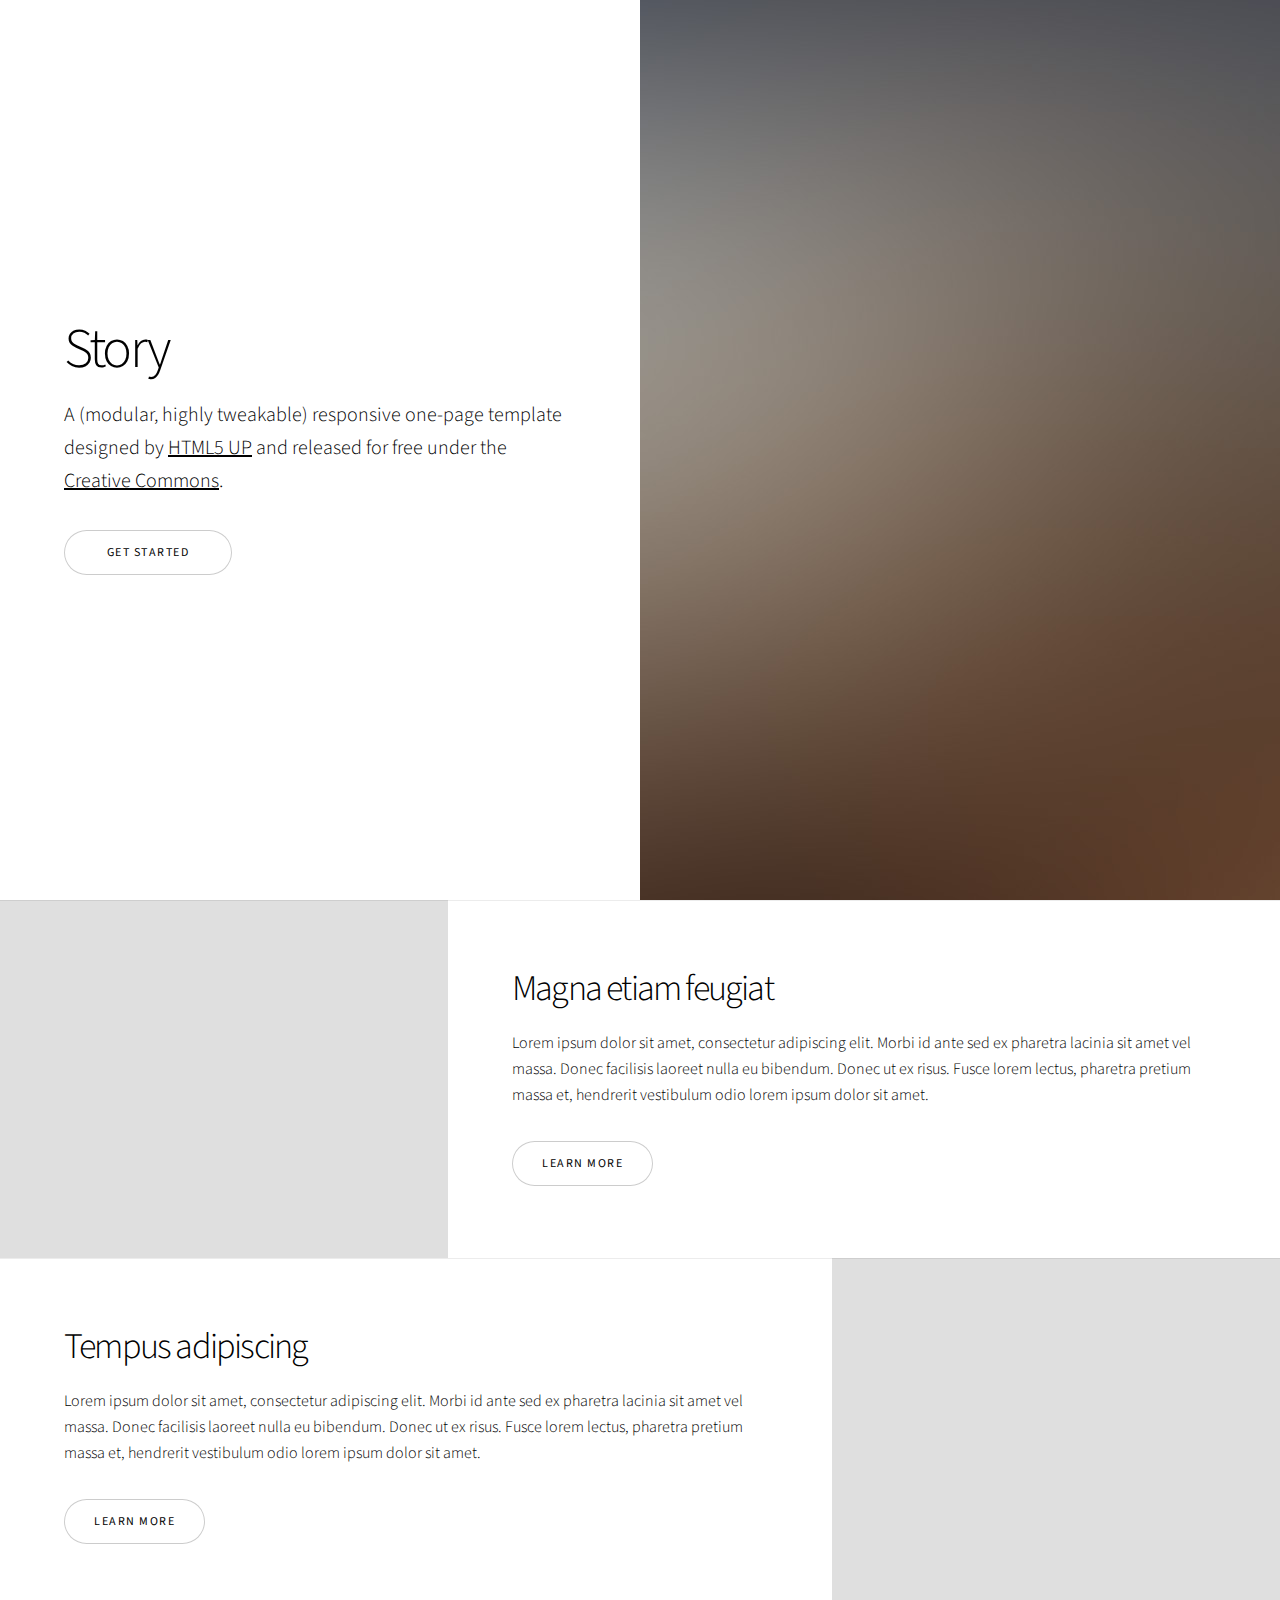
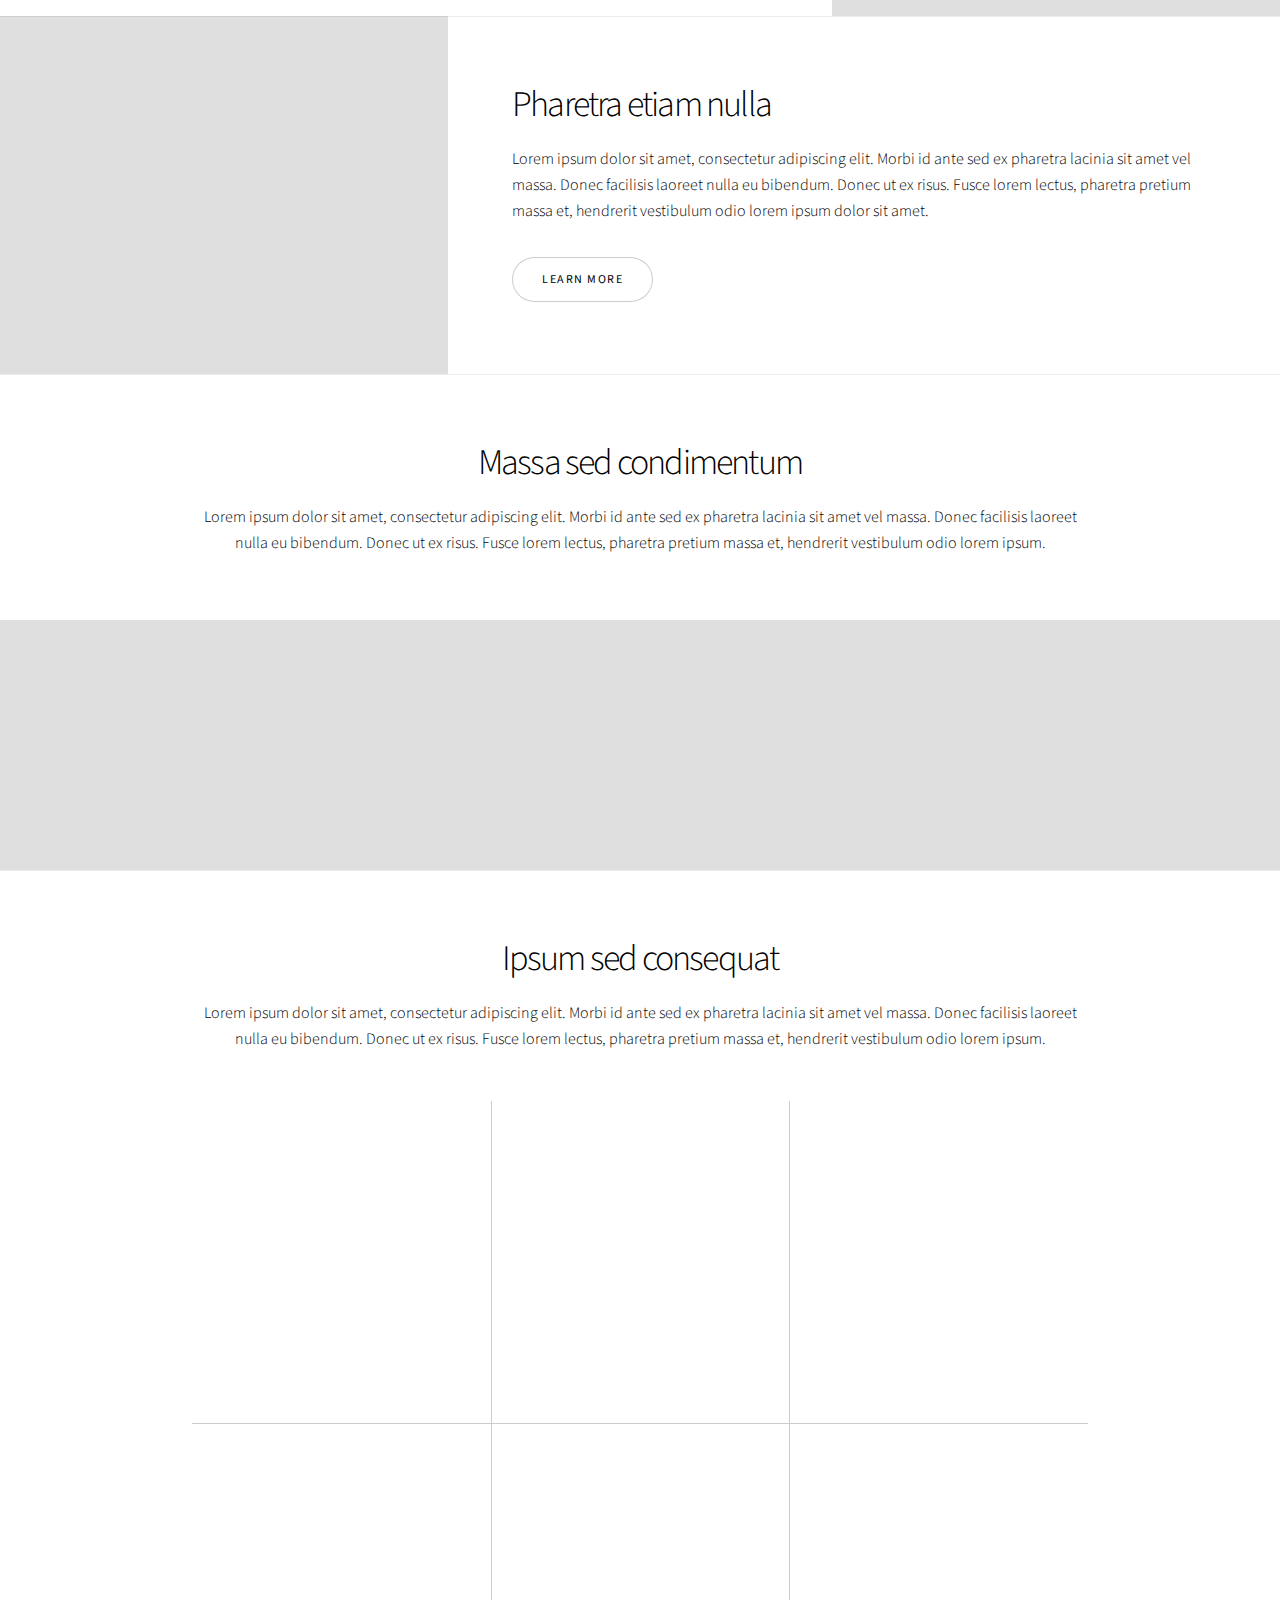
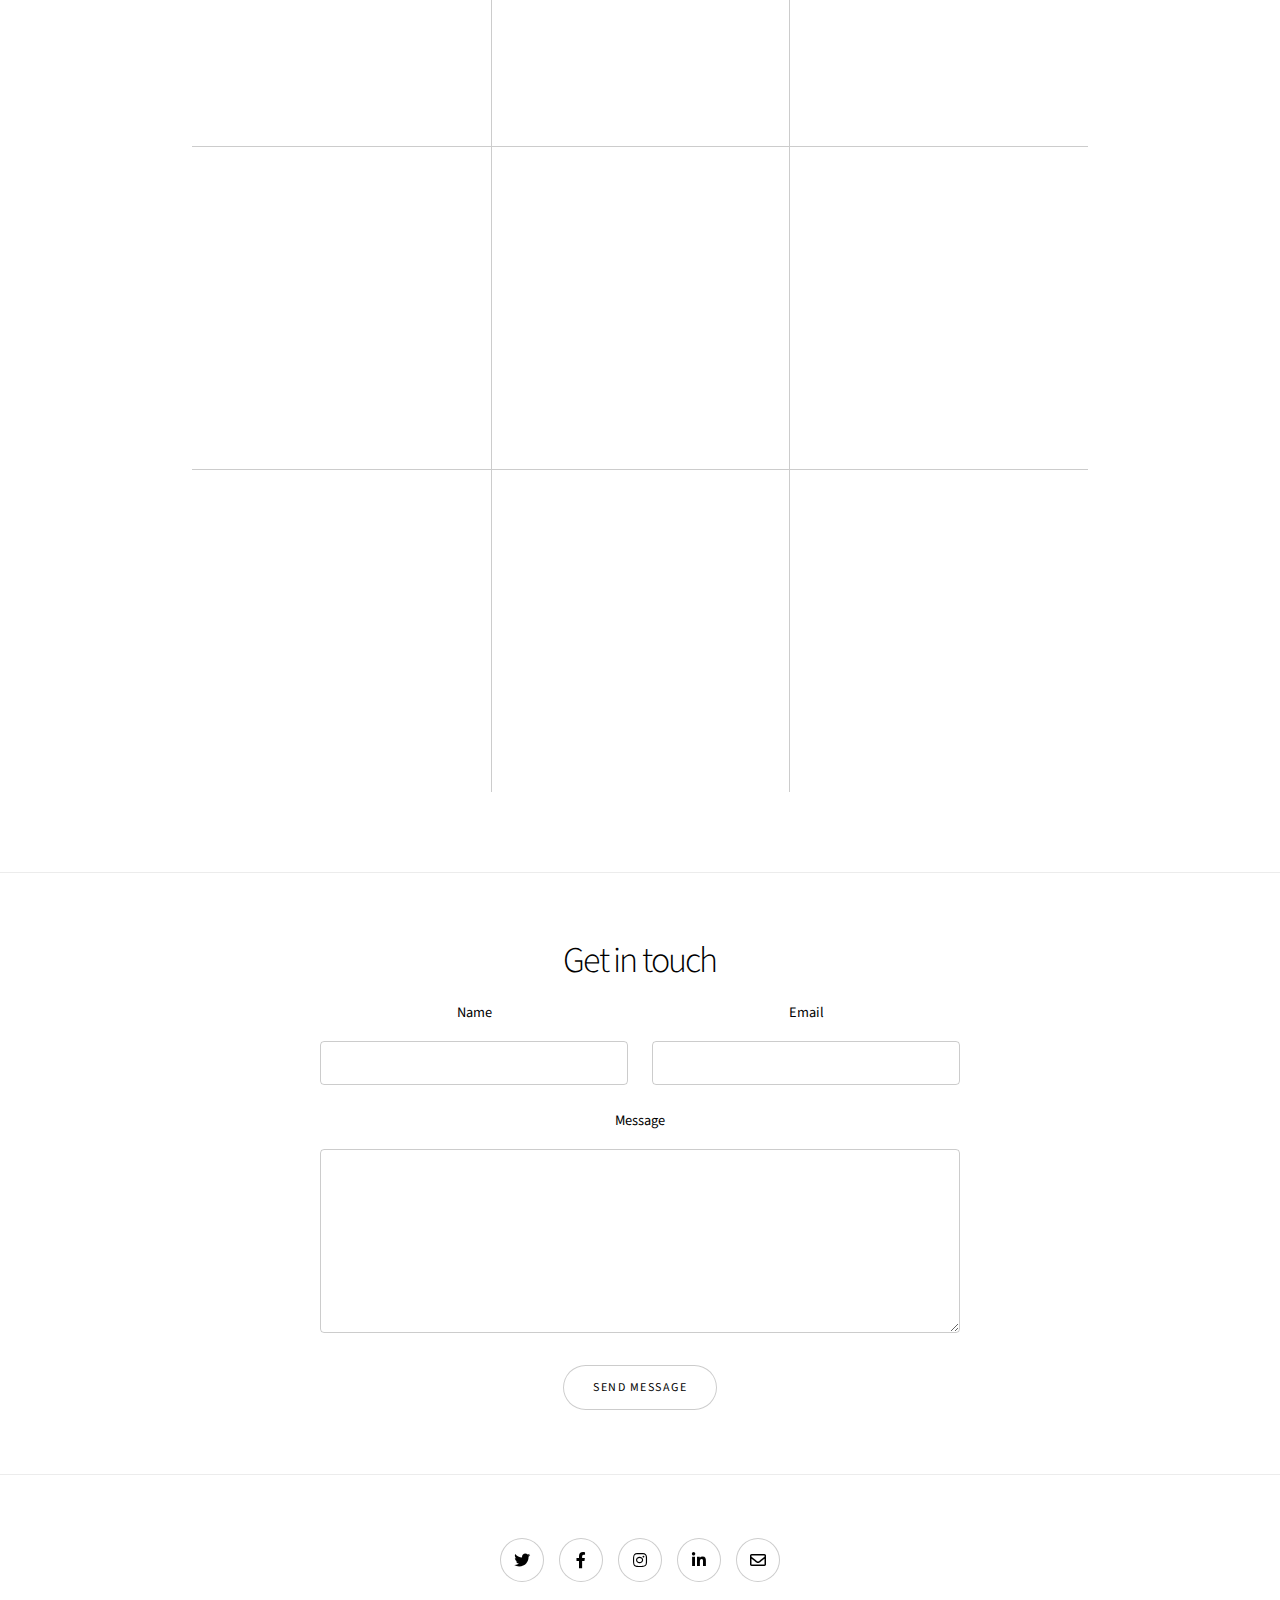
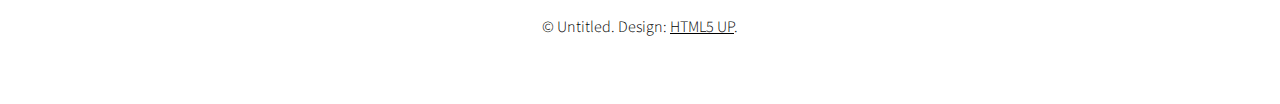
==== commit c331d01a: "new one" ====
--- a/index.html
+++ b/index.html
@@ -1,926 +1,356 @@
-<!DOCTYPE html>
-<!--[if lt IE 7 ]><html class="ie ie6" lang="en"> <![endif]-->
-<!--[if IE 7 ]><html class="ie ie7" lang="en"> <![endif]-->
-<!--[if IE 8 ]><html class="ie ie8" lang="en"> <![endif]-->
-<!--[if (gte IE 9)|!(IE)]><!--><html lang="en"> <!--<![endif]-->
-
-<head>
-
-<meta http-equiv="Content-Type" content="text/html; charset=utf-8" />
-
-<meta name="description" content="Aman Kochhar">
-<meta name="author" content="Aman Kochhar">
-
-<meta name="viewport" content="width=device-width, initial-scale=1, maximum-scale=1">
-
-<title>Aman Kochhar | Home</title>
-
-<!-- STYLES -->
-<link href="https://fonts.googleapis.com/css2?family=Mulish:ital,wght@0,200;0,300;0,400;0,500;0,600;0,700;0,800;0,900;1,200;1,300;1,400;1,500;1,600;1,700;1,800;1,900&family=Poppins:ital,wght@0,300;0,400;0,500;0,600;0,700;0,800;0,900;1,300;1,400;1,500;1,600;1,700;1,800;1,900&display=swap" rel="stylesheet">
-<link href="https://fonts.googleapis.com/css2?family=Montserrat:ital,wght@0,100;0,200;0,300;0,400;0,500;0,600;0,700;0,800;0,900;1,100;1,200;1,300;1,400;1,500;1,600;1,700;1,800;1,900&display=swap" rel="stylesheet">
-<link href="https://fonts.googleapis.com/css2?family=Open+Sans:ital,wght@0,300;0,400;0,500;0,600;0,700;0,800;1,300;1,400;1,500;1,600;1,700;1,800&display=swap" rel="stylesheet">
-
-<link rel="stylesheet" type="text/css" href="css/plugins.css" />
-<link rel="stylesheet" type="text/css" href="css/dark.css" />
-<link rel="stylesheet" type="text/css" href="css/style.css" />
-
-<!--[if lt IE 9]> <script type="text/javascript" src="js/modernizr.custom.js"></script> <![endif]-->
-<!-- /STYLES -->
-
-</head>
-
-<body> 
-	
-	<!-- PRELOADER -->
-	<div id="preloader">
-		<div class="loader_line"></div>
-	</div>
-	<!-- /PRELOADER -->
-	
-	<!-- WRAPPER ALL -->
-	<div class="tokyo_tm_all_wrap" data-magic-cursor="show" data-enter="fadeInLeft" data-exit=""> 
-
-		<!-- MOBILE MENU -->
-		<div class="tokyo_tm_topbar">
-			<div class="topbar_inner">
-				<div class="logo" data-type="image"> <!-- You can use image or text as logo. data-type values are "image" and "text" -->
-					<a href="#">
-						<img src="img/logo/logo.png" alt="" />
-						<h3>Aman</h3>
-					</a>
-				</div>
-				<div class="trigger">
-					<div class="hamburger hamburger--slider">
-						<div class="hamburger-box">
-							<div class="hamburger-inner"></div>
-						</div>
-					</div>
-				</div>
-			</div>
-		</div>
-		<div class="tokyo_tm_mobile_menu">
-			<div class="menu_list">
-				<ul class="transition_link">
-					<li class="active"><a href="#home">Home</a></li>
-					<li><a href="#about">About</a></li>
-					<li><a href="#service">Service</a></li>
-					<!-- <li><a href="#portfolio">Testimonials</a></li> -->
-					<!-- <li><a href="https://www.linkedin.com/build-relation/newsletter-follow?entityUrn=7112470057124859905">Newsletter</a></li> -->
-					<li><a href="#contact">Contact</a></li>
-				</ul>
-			</div>
-		</div>
-		<!-- /MOBILE MENU -->
-
-		<!-- LEFTPART -->
-		<div class="leftpart">
-			<div class="leftpart_inner">
-				<div class="logo" data-type="image"> <!-- You can use image or text as logo. data-type values are: "image" and "text" -->
-					<a href="#">
-						<img src="img/logo/logo.png" alt="" />
-						<h3>Aman</h3>
-					</a>
-				</div>
-				<div class="menu">
-					<ul class="transition_link">
-						<li class="active"><a href="#home">Home</a></li>
-						<li><a href="#about">About</a></li>
-						<li><a href="#service">Service</a></li>
-						<!-- <li><a href="#portfolio">Testimonials</a></li> -->
-						<li><a href="https://www.linkedin.com/build-relation/newsletter-follow?entityUrn=7112470057124859905">Newsletter</a></li>
-						<li><a href="#contact">Contact</a></li>
-					</ul>
-				</div>
-				<div class="copyright">
-					<p>&copy; 2023 Aman Kochhar<br>Created by <a href="https://heybizz.com/" target="_blank">Aman Kochhar</a></p>
-				</div>
-			</div>
-		</div>
-		<!-- /LEFTPART -->
-
-		<!-- RIGHTPART -->
-		<div class="rightpart">
-			<div class="rightpart_in">
-
-				<!-- HOME -->
-				<div id="home" class="tokyo_tm_section animated">
-					<div class="container">
-						<div class="tokyo_tm_home">
-							<div class="home_content">
-								<div class="avatar" data-type="wave"> <!-- data-type values are: "wave", "circle", "square"-->
-									<div class="image" data-img-url="img/1.png"></div>
-								</div>
-								<div class="details">
-									<h3 class="name">Aman <span>Kochhar</span></h3>
-									<p class="job">As a Data Engineer, I navigate the complexities of the industry with precision. My passion lies in creating optimized solutions tailored to the unique challenges of big data and distributed computing.</p>
-									<div class="social">
-										<ul>
-											<!--<li><a href="#"><i class="icon-facebook-squared"></i></a></li>-->
-											<!--<li><a href="#"><i class="icon-twitter-squared"></i></a></li>-->
-											<!--<li><a href="#"><i class="icon-behance-squared"></i></a></li>-->
-											<li><a href="https://www.linkedin.com/in/best-data-engineer/"><i class="icon-linkedin-squared"></i></a></li>
-											<!--<li><a href="#"><i class="icon-instagram-"></i></a></li>-->
-										</ul>
-									</div>
-								</div>
-							</div>
-						</div>
-					</div>
-				</div>
-				<!-- /HOME -->
-
-				<!-- ABOUT -->
-				<div id="about" class="tokyo_tm_section">
-					<div class="container">
-						<div class="tokyo_tm_about">
-							<div class="tokyo_tm_title">
-								<div class="title_flex">
-									<div class="left">
-										<span>About</span>
-										<h3>About Me</h3>
-									</div>
-								</div>
-							</div>
-							<div class="top_author_image">
-								<img src="img/slider/About.png" alt="" />
-							</div>
-							<div class="about_title">
-								<h3>Aman Kochhar</h3>
-								<span>Maritime Administration Coordinator | Compliance & Certification Management Expert | Digital Data Management Specialist</span>
-							</div>
-							<div class="about_text">
-								<p>Greetings! I'm Aman Kochhar, a seasoned professional deeply immersed in the maritime industry. With over 7 years of experience, I've dedicated my career to steering through the complexities of Maritime Administration, Compliance & Certification Management, and Digital Data Management.</p>
-								<h6>Professional Journey:</h6>
-                                <p>After undertaking this maritime voyage, I have refined my abilities to navigate the complex worlds of compliance and certification. I have developed effective solutions to optimise maritime operations within the realm of digital data administration, which is another area of expertise of mine.</p>
-							    <h6>Passion for Innovation:</h6>
-                                <p>Passion for Innovation: Similar to a well-charted course at sea, I thrive on transforming ideas into tangible realities. My dedication is focused on the creation of customised platforms that surpass industry norms and establish fresh standards. Similar to the maritime industry, I uphold the notion of challenging limitations in order to establish a distinctive, exceptional, and modern online persona.</p>
-							</div>
-							<div class="tokyo_tm_short_info">
-								<div class="left">
-									<div class="tokyo_tm_info">
-										<ul>
-											<li><span>Birthday:</span><span>01.04.1992</span></li>
-											<li><span>Age:</span><span>31</span></li>
-											<li><span>Location:</span><span>Vientiane, Lao PDR</span></li>
-											<li><span>Email:</span><span><a href="mailto:amanskochhar@gmail.com">amanskochhar@gmail.com</a></span></li>
-											<!-- <li><span>Phone:</span><span><a href="tel:+917508340906">+917508340906</a></span></li> -->
-										</ul>
-									</div>
-								</div>
-								<div class="right">
-									<div class="tokyo_tm_info">
-										<ul>
-											<li><span>Nationality:</span><span>Indian</span></li>
-											<li><span>Study:</span><span>Mechanical Engineering</span></li>
-											<li><span>Degree:</span><span>Bachelor of Technology</span></li>
-											<li><span>Interest:</span><span>reading books, watching anime, or strategizing in a game of chess.</span></li>
-											<li><span>Freelance:</span><span>Available</span></li>
-										</ul>
-									</div>
-								</div>
-							</div>
-							<!--<div class="tokyo_tm_button" data-position="left">-->
-							<!--	<a href="img/cv/1.jpg" download>-->
-							<!--		<span>Download CV</span>-->
-							<!--	</a>-->
-							<!--</div>-->
-						</div>
-					</div>	
-					<div class="tokyo_tm_progressbox">
-						<div class="container">
-							<div class="in">
-								<div class="left">
-									<div class="tokyo_section_title">
-										<h3>Maritime Expertise</h3>
-									</div>
-									<div class="tokyo_progress">
-										<div class="progress_inner" data-value="95">
-											<span><span class="label">Maritime Administration</span><span class="number">95%</span></span>
-											<div class="background"><div class="bar"><div class="bar_in"></div></div></div>
-										</div>
-										<div class="progress_inner" data-value="90" >
-											<span><span class="label">Compliance & Certification Management</span><span class="number">90%</span></span>
-											<div class="background"><div class="bar"><div class="bar_in"></div></div></div>
-										</div>
-										<div class="progress_inner" data-value="92">
-											<span><span class="label">Digital Data Management</span><span class="number">92%</span></span>
-											<div class="background"><div class="bar"><div class="bar_in"></div></div></div>
-										</div>
-									</div>
-								</div>
-								<div class="right">
-									<div class="tokyo_section_title">
-										<h3>Technical Proficiency</h3>
-									</div>
-									<div class="tokyo_progress">
-										<div class="progress_inner" data-value="92">
-											<span><span class="label">Data Analysis in Maritime Operations</span><span class="number">92%</span></span>
-											<div class="background"><div class="bar"><div class="bar_in"></div></div></div>
-										</div>
-										<div class="progress_inner" data-value="88" >
-											<span><span class="label">Integration of Digital Solutions</span><span class="number">88%</span></span>
-											<div class="background"><div class="bar"><div class="bar_in"></div></div></div>
-										</div>
-										<div class="progress_inner" data-value="90">
-											<span><span class="label">Navigation and Communication Systems</span><span class="number">90%</span></span>
-											<div class="background"><div class="bar"><div class="bar_in"></div></div></div>
-										</div>
-									</div>
-								</div>
-							</div>
-						</div>
-					</div>
-					<div class="tokyo_tm_skillbox">
-						<div class="container">
-							<div class="in">
-								<div class="left">
-									<div class="tokyo_section_title">
-										<h3>Maritime Knowledge and Certifications</h3>
-									</div>
-									<div class="tokyo_tm_skill_list">
-										<ul>
-											<li>
-												<span><img class="svg" src="img/svg/rightarrow.svg" alt="" />Maritime Administration and Compliance</span>
-											</li>
-											<li>
-												<span><img class="svg" src="img/svg/rightarrow.svg" alt="" />Certification Management</span>
-											</li>
-											<li>
-												<span><img class="svg" src="img/svg/rightarrow.svg" alt="" />Digital Data Management in Maritime</span>
-											</li>
-											<li>
-												<span><img class="svg" src="img/svg/rightarrow.svg" alt="" />Risk Management in Maritime Operations</span>
-											</li>
-											<li>
-												<span><img class="svg" src="img/svg/rightarrow.svg" alt="" />Project Management in Maritime</span>
-											</li>
-										</ul>
-									</div>
-								</div>
-								<div class="right">
-									<div class="tokyo_section_title">
-										<h3>Interests</h3>
-									</div>
-									<div class="tokyo_tm_skill_list">
-										<ul>
-											<li>
-												<span><img class="svg" src="img/svg/rightarrow.svg" alt="" />Innovative Digital Solutions for Maritime</span>
-											</li>
-											<li>
-												<span><img class="svg" src="img/svg/rightarrow.svg" alt="" />Maritime Regulatory Landscape</span>
-											</li>
-											<li>
-												<span><img class="svg" src="img/svg/rightarrow.svg" alt="" />Strategic Risk Mitigation</span>
-											</li>
-											<li>
-												<span><img class="svg" src="img/svg/rightarrow.svg" alt="" />Optimizing Maritime Processes</span>
-											</li>
-											<li>
-												<span><img class="svg" src="img/svg/rightarrow.svg" alt="" />Leadership in Maritime Projects</span>
-											</li>
-										</ul>
-									</div>
-								</div>
-							</div>
-						</div>
-					</div>
-					<div class="tokyo_tm_resumebox">
-						<div class="container">
-							<div class="in">
-								<div class="left">
-									<div class="tokyo_section_title">
-										<h3>Education</h3>
-									</div>
-									<div class="tokyo_tm_resume_list">
-										<ul>
-											<li>
-												<div class="list_inner">
-													<div class="time">
-														<span>Aug 2011 - Jun 2014</span>
-													</div>
-													<div class="place">
-														<h3>Mechanical Engineering</h3>
-														<span>Bachelor of Technology</span>
-													</div>
-												</div>
-											</li>
-											<li>
-												<div class="list_inner">
-													<div class="time">
-														<span>Aug 2008 - May 2011</span>
-													</div>
-													<div class="place">
-														<h3>Mechanical Engineering</h3>
-														<span>Diploma</span>
-													</div>
-												</div>
-											</li>
-											<!--<li>-->
-											<!--	<div class="list_inner">-->
-											<!--		<div class="time">-->
-											<!--			<span>2008 - 2010</span>-->
-											<!--		</div>-->
-											<!--		<div class="place">-->
-											<!--			<h3>Simone College</h3>-->
-											<!--			<span>Associate Degree</span>-->
-											<!--		</div>-->
-											<!--	</div>-->
-											<!--</li>-->
-										</ul>
-									</div>
-								</div>
-								<div class="right">
-									<div class="tokyo_section_title">
-										<h3>Experience</h3>
-									</div>
-									<div class="tokyo_tm_resume_list">
-										<ul>
-											<li>
-												<div class="list_inner">
-													<div class="time">
-														<span>Oct 2017 - Now</span>
-													</div>
-													<div class="place">
-														<h3>Maritime Administration Coordinator</h3>
-														<span>Alexarya Corporation</span>
-													</div>
-												</div>
-											</li>
-											<li>
-												<div class="list_inner">
-													<div class="time">
-														<span>Oct 2017 - Jul 2019</span>
-													</div>
-													<div class="place">
-														<h3>Admissions and Administration Officer</h3>
-														<span>Aryavart Maritime Institute</span>
-													</div>
-												</div>
-											</li>
-											<li>
-												<div class="list_inner">
-													<div class="time">
-														<span>Sep 2014 - Sep 2017</span>
-													</div>
-													<div class="place">
-														<h3>Digital Marketing Analyst </h3>
-														<span>Freelancer</span>
-													</div>
-												</div>
-											</li>
-										</ul>
-									</div>
-								</div>
-							</div>
-						</div>
-					</div>
-					<!--<div class="tokyo_tm_testimonials">-->
-						<!--<div class="container">-->
-					<!--		<div class="tokyo_section_title">-->
-					<!--			<h3>Testimonials</h3>-->
-					<!--		</div>-->
-					<!--		<div class="list">-->
-					<!--			<ul class="owl-carousel">-->
-					<!--				<li>-->
-					<!--					<div class="list_inner">-->
-					<!--						<div class="text">-->
-					<!--							<p>I am delighted and privileged to have Mr. Ishwinder Sialy on my team. After 20 years of sailing, I appreciate Mr. Ishwinder Sialy's knowledge of marine administration and compliance. His knowledge and commitment to regulatory compliance make him an invaluable maritime sector asset. Ishwinder is a driven, confident person. His passion for learning and problem-solving makes him essential to the team. He has amazing seafaring skills and expertise. He has proved value to the company.</p>-->
-					<!--						</div>-->
-					<!--						<div class="details">-->
-					<!--							<div class="image">-->
-					<!--								<div class="main" data-img-url="img/testimonials/01.png"></div>-->
-					<!--							</div>-->
-					<!--							<div class="info">-->
-					<!--								<h3>Capt. Baljinder Singh</h3>-->
-					<!--								<span>Master Mariner</span>-->
-					<!--							</div>-->
-					<!--						</div>-->
-					<!--					</div>-->
-					<!--				</li>-->
-					<!--				<li>-->
-					<!--					<div class="list_inner">-->
-					<!--						<div class="text">-->
-					<!--							<p>With more than two decades of experience as a mariner, I've seen Ishwinder Sialy's contributions to the maritime industry. His dedication to certification and digital data management is extraordinary. Ishwinder's knowledge of maritime risk management enhances safety and efficiency.</p>-->
-					<!--						</div>-->
-					<!--						<div class="details">-->
-					<!--							<div class="image">-->
-					<!--								<div class="main" data-img-url="img/testimonials/02.png"></div>-->
-					<!--							</div>-->
-					<!--							<div class="info">-->
-					<!--								<h3>Capt. kamaljeet Singh</h3>-->
-					<!--								<span>Master Mariner</span>-->
-					<!--							</div>-->
-					<!--						</div>-->
-					<!--					</div>-->
-					<!--				</li>-->
-					<!--				<li>-->
-					<!--					<div class="list_inner">-->
-					<!--						<div class="text">-->
-					<!--							<p>I enjoyed working with Ishwinder Sialy on maritime-technology projects. His ability to connect IT and seafaring is amazing. Ishwinder's strategic project management and digital data management skills demonstrate his competence in maritime and IT.</p>-->
-					<!--						</div>-->
-					<!--						<div class="details">-->
-					<!--							<div class="image">-->
-					<!--								<div class="main" data-img-url="img/testimonials/03.png"></div>-->
-					<!--							</div>-->
-					<!--							<div class="info">-->
-					<!--								<h3>Er. Avinash Jha</h3>-->
-					<!--								<span>IT/AI Engineer</span>-->
-					<!--							</div>-->
-					<!--						</div>-->
-					<!--					</div>-->
-					<!--				</li>-->
-					<!--			</ul>-->
-					<!--		</div>-->
-					<!--	</div>-->
-					<!--</div>-->
-				</div>
-				<!-- /ABOUT -->
-				
-				<!-- SERVICE -->
-				<div id="service" class="tokyo_tm_section">
-					<div class="container">
-						<div class="tokyo_tm_services">
-							<div class="tokyo_tm_title">
-								<div class="title_flex">
-									<div class="left">
-										<span>Services</span>
-										<h3>What I Do</h3>
-									</div>
-								</div>
-							</div>
-							<div class="list">
-								<ul>
-									<li>
-										<div class="list_inner">
-											<span class="number">01</span>
-											<h3 class="title">Ship Management</h3>
-											<p class="text">Efficient ship management ensuring optimal performance, compliance, and safety in maritime operations...</p>
-											<div class="tokyo_tm_read_more">
-												<a href="#"><span>Read More</span></a>
-											</div>
-											<a class="tokyo_tm_full_link" href="#"></a>
-											
-											<!-- Service Popup Start -->
-											<img class="popup_service_image" src="img/news/01.jpeg" alt="" />
-											<div class="service_hidden_details">
-												<div class="service_popup_informations">
-													<div class="descriptions">
-														<p>Our ship management services cover all aspects of running a vessel, keeping it in good shape, and following the rules. We take care of the complicated tasks of crew management, technical operations, and regulatory compliance while focusing on improving performance and making sure that international rules are followed.</p>
-														<p>Our team's experience promises smooth coordination and good decision-making to make your fleet work better overall.</p>
-														<p>Our full ship management services are designed to meet the specific needs of your maritime assets, whether it's routine maintenance, making sure the crew is happy and healthy, or following the rules and regulations.</p>
-													</div>
-												</div>
-											</div>
-											<!-- /Service Popup End -->
-											
-										</div>
-									</li>
-									<li>
-										<div class="list_inner">
-											<span class="number">02</span>
-											<h3 class="title">Ship Chartering and Brokerage</h3>
-											<p class="text">Strategic ship chartering and brokerage services tailored to maximize profitability and operational efficiency...</p>
-											<div class="tokyo_tm_read_more">
-												<a href="#"><span>Read More</span></a>
-											</div>
-											<a class="tokyo_tm_full_link" href="#"></a>
-											
-											<!-- Service Popup Start -->
-											<img class="popup_service_image" src="img/news/02.jpeg" alt="" />
-											<div class="service_hidden_details">
-												<div class="service_popup_informations">
-													<div class="descriptions">
-														<p>Our ship chartering and brokerage services are meant to help you get the most out of your marine assets so that you can make the most money. We use our large network of contacts in the industry to find you profitable chartering chances and negotiate good terms on your behalf.</p>
-														<p>Our team makes sure that transactions and strategic relationships go smoothly by knowing how the market works and caring about your business goals.</p>
-														<p>Our personalised approach and industry knowledge will help your maritime assets do well in a competitive market, whether you want to hire a vessel or make your fleet more efficient through brokerage.</p>
-													</div>
-												</div>
-											</div>
-											<!-- /Service Popup End -->
-											
-										</div>
-									</li>
-									<li>
-										<div class="list_inner">
-											<span class="number">03</span>
-											<h3 class="title">Flag State & Class Documentation</h3>
-											<p class="text">Comprehensive handling of flag state and class documentation to ensure regulatory compliance and operational excellence...</p>
-											<div class="tokyo_tm_read_more">
-												<a href="#"><span>Read More</span></a>
-											</div>
-											<a class="tokyo_tm_full_link" href="#"></a>
-											
-											<!-- Service Popup Start -->
-											<img class="popup_service_image" src="img/news/03.jpeg" alt="" />
-											<div class="service_hidden_details">
-												<div class="service_popup_informations">
-													<div class="descriptions">
-														<p>For regulatory compliance and operational success, it's important to know how to find your way around the complicated world of flag state and class documentation. As part of our services, we carefully handle the documentation processes to make sure they are in line with foreign standards and best practises in the industry.</p>
-														<p>We make the formal parts of running a ship easier, from flag registration to compliance with the classification society. Our skilled staff makes sure that your fleet has all the paperwork it needs, which lowers risks and makes dealing with the right officials easier.</p>
-														<p>You can focus on the most important parts of your maritime business while we take care of the complicated flag state and class paperwork.</p>
-													</div>
-												</div>
-											</div>
-											<!-- /Service Popup End -->
-											
-										</div>
-									</li>
-									<li>
-										<div class="list_inner">
-											<span class="number">04</span>
-											<h3 class="title">Seafarers Documentation</h3>
-											<p class="text">Efficient management of seafarers' documentation, prioritizing compliance, crew welfare, and regulatory requirements...</p>
-											<div class="tokyo_tm_read_more">
-												<a href="#"><span>Read More</span></a>
-											</div>
-											<a class="tokyo_tm_full_link" href="#"></a>
-											
-											<!-- Service Popup Start -->
-											<img class="popup_service_image" src="img/news/04.jpeg" alt="" />
-											<div class="service_hidden_details">
-												<div class="service_popup_informations">
-													<div class="descriptions">
-														<p>Our seafarers' documentation services put the safety and well-being of your team first. We carefully handle the complicated steps of paperwork, licencing, and following the rules to make sure that your seafarers meet all the requirements.</p>
-														<p>We take care of all the paperwork, from licences to medical certificates, so your crew can focus on their duties at sea. Because we care about the well-being of our crew, we are very careful with our paperwork.</p>
-														<p>This makes the experience smooth for both maritime experts and vessel operators. Because we are professionals, you can be sure that your sailors' documents are in good hands.</p>
-													</div>
-												</div>
-											</div>
-											<!-- /Service Popup End -->
-											
-										</div>
-									</li>
-									<li>
-										<div class="list_inner">
-											<span class="number">05</span>
-											<h3 class="title">Ship Surveys and Inspection</h3>
-											<p class="text">Comprehensive ship surveys and inspections ensuring safety, compliance, and optimal vessel performance in maritime operations...</p>
-											<div class="tokyo_tm_read_more">
-												<a href="#"><span>Read More</span></a>
-											</div>
-											<a class="tokyo_tm_full_link" href="#"></a>
-											
-											<!-- Service Popup Start -->
-											<img class="popup_service_image" src="img/news/05.jpeg" alt="" />
-											<div class="service_hidden_details">
-												<div class="service_popup_informations">
-													<div class="descriptions">
-														<p>Our ship surveys and inspections are more than just regular checks; they focus on safety, compliance, and making the most of the ship's performance. We carefully look over your marine assets, finding any possible risks and making sure they are in line with international rules.</p>
-														<p>Our experienced team does everything from hull inspections to safety audits and gives you thorough reports and suggestions on how to make your fleet safer and more reliable overall.</p>
-														<p>Our all-around approach is designed to meet the specific needs of your vessels, whether you need pre-purchase inspections, audits by the flag state, or regular surveys. You can count on us to protect your marine investments by surveying and inspecting them carefully.</p>
-													</div>
-												</div>
-											</div>
-											<!-- /Service Popup End -->
-											
-										</div>
-									</li>
-									<li>
-										<div class="list_inner">
-											<span class="number">06</span>
-											<h3 class="title">Ship Repair & Dry Docking</h3>
-											<p class="text">Expert ship repair and dry docking services ensuring efficient maintenance, upgrades, and adherence to industry standards...</p>
-											<div class="tokyo_tm_read_more">
-												<a href="#"><span>Read More</span></a>
-											</div>
-											<a class="tokyo_tm_full_link" href="#"></a>
-											
-											<!-- Service Popup Start -->
-											<img class="popup_service_image" src="img/news/06.jpeg" alt="" />
-											<div class="service_hidden_details">
-												<div class="service_popup_informations">
-													<div class="descriptions">
-														<p>Our ship repair and dry docking services are designed to keep your ships in great shape and make them better. We understand how important it is to get fixes done on time and how that affects how well your fleet works.</p>
-														<p>Our skilled team makes sure that your ships get full inspections and any repairs they need, from regular upkeep to major overhauls.</p>
-														<p>Our dry docks can handle a wide range of boats, so they can be used for all kinds of repairs and improvements. We offer reliable ship repair services that are suited to the specific needs of your maritime assets. We are dedicated to upholding industry standards and operating at the highest level of efficiency.</p>
-													</div>
-												</div>
-											</div>
-											<!-- /Service Popup End -->
-											
-										</div>
-									</li>
-								</ul>
-							</div>
-						</div>
-					</div>
-					<div class="tokyo_tm_partners">
-						<div class="container">
-							<div class="tokyo_section_title">
-								<h3>Partners</h3>
-							</div>
-							<div class="partners_inner">
-								<ul>
-									<li>
-										<div class="list_inner">
-                                        <a href="https://jwbprime.com/" target="_blank">
-                                         <img src="img/partners/01.png" alt="" />
-                                        </a>
-                                        </div>
-									</li>
-									<li>
-										<div class="list_inner">
-										 <a href="https://avinashjha.me/" target="_blank">
-											<img src="img/partners/02.png" alt="" />
-											</a>
-										</div>
-									</li>
-									<li>
-										<div class="list_inner">
-											<img src="img/partners/dark/3.png" alt="" />
-										</div>
-									</li>
-									<li>
-										<div class="list_inner">
-											<img src="img/partners/dark/4.png" alt="" />
-										</div>
-									</li>
-									<li>
-										<div class="list_inner">
-											<img src="img/partners/dark/5.png" alt="" />
-										</div>
-									</li>
-									<li>
-										<div class="list_inner">
-											<img src="img/partners/dark/6.png" alt="" />
-										</div>
-									</li>
-									<li>
-										<div class="list_inner">
-											<img src="img/partners/dark/7.png" alt="" />
-										</div>
-									</li>
-									<li>
-										<div class="list_inner">
-											<img src="img/partners/dark/8.png" alt="" />
-										</div>
-									</li>
-								</ul>
-							</div>
-						</div>
-					</div>
-					<!--<div class="tokyo_tm_facts">-->
-					<!--	<div class="container">-->
-					<!--		<div class="tokyo_section_title">-->
-					<!--			<h3>Fun Facts</h3>-->
-					<!--		</div>-->
-					<!--		<div class="list">-->
-					<!--			<ul>-->
-					<!--				<li>-->
-					<!--					<div class="list_inner">-->
-					<!--						<h3>777+</h3>-->
-					<!--						<span>Projects Completed</span>-->
-					<!--					</div>-->
-					<!--				</li>-->
-					<!--				<li>-->
-					<!--					<div class="list_inner">-->
-					<!--						<h3>3K</h3>-->
-					<!--						<span>Happy Clients</span>-->
-					<!--					</div>-->
-					<!--				</li>-->
-					<!--				<li>-->
-					<!--					<div class="list_inner">-->
-					<!--						<h3>9K+</h3>-->
-					<!--						<span>Lines of Code</span>-->
-					<!--					</div>-->
-					<!--				</li>-->
-					<!--			</ul>-->
-					<!--		</div>-->
-					<!--	</div>-->
-					<!--</div>-->
-					<!--<div class="tokyo_tm_pricing">-->
-					<!--	<div class="container">-->
-					<!--		<div class="tokyo_section_title">-->
-					<!--			<h3>Pricing</h3>-->
-					<!--		</div>-->
-					<!--		<div class="list">-->
-					<!--			<ul>-->
-					<!--				<li>-->
-					<!--					<div class="list_inner">-->
-					<!--						<div class="price">-->
-					<!--							<h3><span>0<span class="currency">$</span></span></h3>-->
-					<!--						</div>-->
-					<!--						<div class="plan">-->
-					<!--							<h3>Free</h3>-->
-					<!--						</div>-->
-					<!--						<ul class="item">-->
-					<!--							<li class="active"><p>Premium Icons</p></li>-->
-					<!--							<li><p>Quality Logo</p></li>-->
-					<!--							<li><p>Stock Images</p></li>-->
-					<!--							<li><p>Free Support</p></li>-->
-					<!--						</ul>-->
-					<!--						<div class="tokyo_tm_button" data-position="left">-->
-					<!--							<a href="#">-->
-					<!--								<span>Purchase</span>-->
-					<!--							</a>-->
-					<!--						</div>-->
-					<!--					</div>-->
-					<!--				</li>-->
-					<!--				<li>-->
-					<!--					<div class="list_inner">-->
-					<!--						<div class="price">-->
-					<!--							<h3><span>30<span class="currency">$</span></span></h3>-->
-					<!--						</div>-->
-					<!--						<div class="plan">-->
-					<!--							<h3>Basic</h3>-->
-					<!--						</div>-->
-					<!--						<ul class="item">-->
-					<!--							<li class="active"><p>Premium Icons</p></li>-->
-					<!--							<li class="active"><p>Quality Logo</p></li>-->
-					<!--							<li><p>Stock Images</p></li>-->
-					<!--							<li><p>Free Support</p></li>-->
-					<!--						</ul>-->
-					<!--						<div class="tokyo_tm_button" data-position="left">-->
-					<!--							<a href="#">-->
-					<!--								<span>Purchase</span>-->
-					<!--							</a>-->
-					<!--						</div>-->
-					<!--						<span class="popular">Popular</span>-->
-					<!--					</div>-->
-					<!--				</li>-->
-					<!--				<li>-->
-					<!--					<div class="list_inner">-->
-					<!--						<div class="price">-->
-					<!--							<h3><span>70<span class="currency">$</span></span></h3>-->
-					<!--						</div>-->
-					<!--						<div class="plan">-->
-					<!--							<h3>Premium</h3>-->
-					<!--						</div>-->
-					<!--						<ul class="item">-->
-					<!--							<li class="active"><p>Premium Icons</p></li>-->
-					<!--							<li class="active"><p>Quality Logo</p></li>-->
-					<!--							<li class="active"><p>Stock Images</p></li>-->
-					<!--							<li class="active"><p>Free Support</p></li>-->
-					<!--						</ul>-->
-					<!--						<div class="tokyo_tm_button" data-position="left">-->
-					<!--							<a href="#">-->
-					<!--								<span>Purchase</span>-->
-					<!--							</a>-->
-					<!--						</div>-->
-					<!--					</div>-->
-					<!--				</li>-->
-					<!--			</ul>-->
-					<!--		</div>-->
-					<!--	</div>-->
-					<!--</div>-->
-				</div>
-				<!-- /SERVICE -->
-				
-				<div class="tokyo_tm_portfolio_titles"></div>
-				<!-- PORTFOLIO -->
-				<div id="portfolio" class="tokyo_tm_section">
-  <!-- <div class="container">
-    <div class="tokyo_tm_portfolio">
-      <div class="tokyo_tm_title">
-        <div class="title_flex">
-          <div class="left">
-            <span>Testimonials</span>
-            <div class="testimonial" id="testimonial1">
-              <h2>Capt Baljinder Singh</h2>
-              <p class="designation">Master Mariner</p>
-              <p class="content">
-                I have the proud and privilege both, of having Mr. Ishwinder Sialy in my team as an integral part of it. Having sailed the seas for over 20 years, I recognize the depth of Mr. Ishwinder Sialy understanding in maritime administration and compliance. His insights and dedication to ensuring regulatory compliance make him an invaluable asset to the maritime industry. Mr. Ishwinder Sialy is a confident and dedicated person, who is a habitual go-getter. His spirit of learning and problem-solving makes him a vital part of the team. His skills and contemporary knowledge in the maritime sector are incredible. He is a proven asset to the organization.
-              </p>
-            </div>
-            <div class="testimonial" id="testimonial2">
-              <h2>Capt Kamaljeet Singh</h2>
-              <p class="designation">Master Mariner</p>
-              <p class="content">
-                Having more than two decades of experience as a mariner, I have had the honour of observing the significant contributions that Ishwinder Sialy has made to the maritime industry. His dedication is extraordinary to certification management and digital data management. Ishwinder's profound comprehension of risk management in the context of maritime operations contributes an exceptionally praiseworthy level of safety and efficiency.
-              </p>
-            </div>
-            <div class="testimonial" id="testimonial3">
-              <h2>Mr. R S Tanwar</h2>
-              <p class="designation">Ex-Indian Navy, Maritime Instructor</p>
-              <p class="content">
-                Throughout our work together at the maritime institute, Mr. Ishwinder Sialy has constantly shown that he has a deep understanding of maritime administration and compliance. His deep understanding of the rules and his unwavering commitment to upholding them make him an invaluable asset to the maritime business. Mr. Sialy knows a lot about modern issues and how to solve them. This makes him an important and valuable addition to any business. He stands out in the marine industry because he is always eager to learn and get things done. I have no doubts about suggesting Mr. Ishwinder Sialy for any maritime, certification management, or digital data management work.
-              </p>
-            </div>
-            <div class="testimonial" id="testimonial4">
-              <h2>Er Avinash Jha</h2>
-              <p class="designation">IT/AI Engineer</p>
-              <p class="content">
-                I have had the privilege of working alongside Ishwinder Sialy on initiatives that intersect technology and the maritime industry. His remarkable capacity to connect the maritime industry with information technology is truly remarkable. In addition to his expertise in the maritime industry, Ishwinder's strategic approach to project management and digital data management demonstrates his prowess in the domains of IT and AI.
-              </p>
-            </div>
-          </div>
-        </div>
-      </div>
-    </div>
-  </div>
-</div> -->
-				<!-- /PORTFOLIO -->
-
-				<!-- NEWS -->
-<div id="news" class="tokyo_tm_section">
-    <div class="container">
-        <div class="tokyo_tm_news">
-            <div class="tokyo_tm_title">
-                <div class="title_flex">
-                    <div class="left">
-                        <!-- Replace the content with a link to your LinkedIn Newsletter -->
-                        <a href="https://www.linkedin.com/build-relation/newsletter-follow?entityUrn=7112470057124859905" target="_blank">
-                            <span>Newsletters</span>
-                        </a>
-                    </div>
-                </div>
-            </div>
-            <ul>
-                <!-- You can remove the existing content -->
-                <!-- <li>
-                    <div class="list_inner">
-                        <iframe src="https://www.linkedin.com/embed/feed/update/urn:li:ugcPost:7009828224469790720" height="357" width="504" frameborder="0" allowfullscreen="" title="Embedded post"></iframe>
-                    </div>
-                </li> -->
-                <!-- Add another news article here if needed -->
-            </ul>
-        </div>
-    </div>
-</div>
-
-
-
-				<!-- /NEWS -->
-
-				<!-- CONTACT -->
-				
-				<div id="contact" class="tokyo_tm_section">
-					<div class="container">
-						<div class="tokyo_tm_contact">
-							<div class="tokyo_tm_title">
-								<div class="title_flex">
-									<div class="left">
-										<span>Contact</span>
-										<h3>Get in Touch</h3>
-										<br>
-										<p>For inquiries, feel free to call or message us:</p>
-
-                             <div class="contact-info">
-                            <p>India: <a href="tel:+917508340906">+91-7508340906</a></p>
-                            <p>Laos: <a href="tel:+8562091398994">+856-20-91-398-994</a></p>
-                             <p>Call or WhatsApp to connect!</p>
-									</div>
-								</div>
-							</div>
-                            
-                    </div>
-                </div>
-							<!--<div class="map_wrap">-->
-							<!--	<div class="mapouter"><div class="gmap_canvas"><iframe width="100%" height="355" id="gmap_canvas" src="https://maps.google.com/maps?q=2880%20Broadway,%20New%20York&t=&z=13&ie=UTF8&iwloc=&output=embed" frameborder="0" scrolling="no" marginheight="0" marginwidth="0"></iframe><a href="https://fmovies-online.net">fmovies</a><br><style>.mapouter{position:relative;text-align:right;height:355px;width:100%;}</style><a href="https://www.embedgooglemap.net">embedgooglemap.net</a><style>.gmap_canvas {overflow:hidden;background:none!important;height:355px;width:100%;}</style></div></div>-->
-
-								<!-- Get your API here https://www.embedgooglemap.net -->
-
-							<!--</div>-->
-							<!--<div class="fields">-->
-							<!--	<form action="/" method="post" class="contact_form" id="contact_form" autocomplete="off">-->
-							<!--		<div class="returnmessage" data-success="Your message has been received, We will contact you soon."></div>-->
-							<!--		<div class="empty_notice"><span>Please Fill Required Fields</span></div>-->
-							<!--		<div class="first">-->
-							<!--			<ul>-->
-							<!--				<li>-->
-							<!--					<input id="name" type="text" placeholder="Name">-->
-							<!--				</li>-->
-							<!--				<li>-->
-							<!--					<input id="email" type="text" placeholder="Email">-->
-							<!--				</li>-->
-							<!--			</ul>-->
-							<!--		</div>-->
-							<!--		<div class="last">-->
-							<!--			<textarea id="message" placeholder="Message"></textarea>-->
-							<!--		</div>-->
-							<!--		<div class="tokyo_tm_button" data-position="left">-->
-							<!--			<a id="send_message" href="#">-->
-							<!--				<span>Send Message</span>-->
-							<!--			</a>-->
-							<!--		</div>-->
-
-									<!-- If you want to change mail address to yours, please open modal.php and go to line 4 -->
-
-							<!--	</form>-->
-							<!--</div>-->
-				<!--		</div>-->
-				<!--	</div>	-->
-				<!--</div>-->
-				<!-- /CONTACT -->
-
-			</div>
-		</div>
-		<!-- /RIGHTPART -->
-
-		<!-- CURSOR -->
-		<div class="mouse-cursor cursor-outer"></div>
-		<div class="mouse-cursor cursor-inner"></div>
-		<!-- /CURSOR -->
-
-	</div>
-	<!-- / WRAPPER ALL -->
-	
-<!-- SCRIPTS -->
-<script src="js/jquery.js"></script>
-<!--[if lt IE 10]> <script type="text/javascript" src="js/ie8.js"></script> <![endif]-->	
-<script src="js/plugins.js"></script>
-<script src="js/init.js"></script>
-<!-- /SCRIPTS -->
-
-</body>
+<!DOCTYPE HTML>
+<!--
+	Story by HTML5 UP
+	html5up.net | @ajlkn
+	Free for personal and commercial use under the CCA 3.0 license (html5up.net/license)
+-->
+<html>
+	<head>
+		<title>Story by HTML5 UP</title>
+		<meta charset="utf-8" />
+		<meta name="viewport" content="width=device-width, initial-scale=1, user-scalable=no" />
+		<link rel="stylesheet" href="assets/css/main.css" />
+		<noscript><link rel="stylesheet" href="assets/css/noscript.css" /></noscript>
+	</head>
+	<body class="is-preload">
+
+		<!-- Wrapper -->
+			<div id="wrapper" class="divided">
+
+				<!-- One -->
+					<section class="banner style1 orient-left content-align-left image-position-right fullscreen onload-image-fade-in onload-content-fade-right">
+						<div class="content">
+							<h1>Story</h1>
+							<p class="major">A (modular, highly tweakable) responsive one-page template designed by <a href="https://html5up.net">HTML5 UP</a> and released for free under the <a href="https://html5up.net/license">Creative Commons</a>.</p>
+							<ul class="actions stacked">
+								<li><a href="#first" class="button big wide smooth-scroll-middle">Get Started</a></li>
+							</ul>
+						</div>
+						<div class="image">
+							<img src="images/banner.jpg" alt="" />
+						</div>
+					</section>
+
+				<!-- Two -->
+					<section class="spotlight style1 orient-right content-align-left image-position-center onscroll-image-fade-in" id="first">
+						<div class="content">
+							<h2>Magna etiam feugiat</h2>
+							<p>Lorem ipsum dolor sit amet, consectetur adipiscing elit. Morbi id ante sed ex pharetra lacinia sit amet vel massa. Donec facilisis laoreet nulla eu bibendum. Donec ut ex risus. Fusce lorem lectus, pharetra pretium massa et, hendrerit vestibulum odio lorem ipsum dolor sit amet.</p>
+							<ul class="actions stacked">
+								<li><a href="#" class="button">Learn More</a></li>
+							</ul>
+						</div>
+						<div class="image">
+							<img src="images/spotlight01.jpg" alt="" />
+						</div>
+					</section>
+
+				<!-- Three -->
+					<section class="spotlight style1 orient-left content-align-left image-position-center onscroll-image-fade-in">
+						<div class="content">
+							<h2>Tempus adipiscing</h2>
+							<p>Lorem ipsum dolor sit amet, consectetur adipiscing elit. Morbi id ante sed ex pharetra lacinia sit amet vel massa. Donec facilisis laoreet nulla eu bibendum. Donec ut ex risus. Fusce lorem lectus, pharetra pretium massa et, hendrerit vestibulum odio lorem ipsum dolor sit amet.</p>
+							<ul class="actions stacked">
+								<li><a href="#" class="button">Learn More</a></li>
+							</ul>
+						</div>
+						<div class="image">
+							<img src="images/spotlight02.jpg" alt="" />
+						</div>
+					</section>
+
+				<!-- Four -->
+					<section class="spotlight style1 orient-right content-align-left image-position-center onscroll-image-fade-in">
+						<div class="content">
+							<h2>Pharetra etiam nulla</h2>
+							<p>Lorem ipsum dolor sit amet, consectetur adipiscing elit. Morbi id ante sed ex pharetra lacinia sit amet vel massa. Donec facilisis laoreet nulla eu bibendum. Donec ut ex risus. Fusce lorem lectus, pharetra pretium massa et, hendrerit vestibulum odio lorem ipsum dolor sit amet.</p>
+							<ul class="actions stacked">
+								<li><a href="#" class="button">Learn More</a></li>
+							</ul>
+						</div>
+						<div class="image">
+							<img src="images/spotlight03.jpg" alt="" />
+						</div>
+					</section>
+
+				<!-- Five -->
+					<section class="wrapper style1 align-center">
+						<div class="inner">
+							<h2>Massa sed condimentum</h2>
+							<p>Lorem ipsum dolor sit amet, consectetur adipiscing elit. Morbi id ante sed ex pharetra lacinia sit amet vel massa. Donec facilisis laoreet nulla eu bibendum. Donec ut ex risus. Fusce lorem lectus, pharetra pretium massa et, hendrerit vestibulum odio lorem ipsum.</p>
+						</div>
+
+						<!-- Gallery -->
+							<div class="gallery style2 medium lightbox onscroll-fade-in">
+								<article>
+									<a href="images/gallery/fulls/01.jpg" class="image">
+										<img src="images/gallery/thumbs/01.jpg" alt="" />
+									</a>
+									<div class="caption">
+										<h3>Ipsum Dolor</h3>
+										<p>Lorem ipsum dolor amet, consectetur magna etiam elit. Etiam sed ultrices.</p>
+										<ul class="actions fixed">
+											<li><span class="button small">Details</span></li>
+										</ul>
+									</div>
+								</article>
+								<article>
+									<a href="images/gallery/fulls/02.jpg" class="image">
+										<img src="images/gallery/thumbs/02.jpg" alt="" />
+									</a>
+									<div class="caption">
+										<h3>Feugiat Lorem</h3>
+										<p>Lorem ipsum dolor amet, consectetur magna etiam elit. Etiam sed ultrices.</p>
+										<ul class="actions fixed">
+											<li><span class="button small">Details</span></li>
+										</ul>
+									</div>
+								</article>
+								<article>
+									<a href="images/gallery/fulls/03.jpg" class="image">
+										<img src="images/gallery/thumbs/03.jpg" alt="" />
+									</a>
+									<div class="caption">
+										<h3>Magna Amet</h3>
+										<p>Lorem ipsum dolor amet, consectetur magna etiam elit. Etiam sed ultrices.</p>
+										<ul class="actions fixed">
+											<li><span class="button small">Details</span></li>
+										</ul>
+									</div>
+								</article>
+								<article>
+									<a href="images/gallery/fulls/04.jpg" class="image">
+										<img src="images/gallery/thumbs/04.jpg" alt="" />
+									</a>
+									<div class="caption">
+										<h3>Sed Tempus</h3>
+										<p>Lorem ipsum dolor amet, consectetur magna etiam elit. Etiam sed ultrices.</p>
+										<ul class="actions fixed">
+											<li><span class="button small">Details</span></li>
+										</ul>
+									</div>
+								</article>
+								<article>
+									<a href="images/gallery/fulls/05.jpg" class="image">
+										<img src="images/gallery/thumbs/05.jpg" alt="" />
+									</a>
+									<div class="caption">
+										<h3>Ultrices Magna</h3>
+										<p>Lorem ipsum dolor amet, consectetur magna etiam elit. Etiam sed ultrices.</p>
+										<ul class="actions fixed">
+											<li><span class="button small">Details</span></li>
+										</ul>
+									</div>
+								</article>
+								<article>
+									<a href="images/gallery/fulls/06.jpg" class="image">
+										<img src="images/gallery/thumbs/06.jpg" alt="" />
+									</a>
+									<div class="caption">
+										<h3>Sed Tempus</h3>
+										<p>Lorem ipsum dolor amet, consectetur magna etiam elit. Etiam sed ultrices.</p>
+										<ul class="actions fixed">
+											<li><span class="button small">Details</span></li>
+										</ul>
+									</div>
+								</article>
+								<article>
+									<a href="images/gallery/fulls/07.jpg" class="image">
+										<img src="images/gallery/thumbs/07.jpg" alt="" />
+									</a>
+									<div class="caption">
+										<h3>Ipsum Lorem</h3>
+										<p>Lorem ipsum dolor amet, consectetur magna etiam elit. Etiam sed ultrices.</p>
+										<ul class="actions fixed">
+											<li><span class="button small">Details</span></li>
+										</ul>
+									</div>
+								</article>
+								<article>
+									<a href="images/gallery/fulls/08.jpg" class="image">
+										<img src="images/gallery/thumbs/08.jpg" alt="" />
+									</a>
+									<div class="caption">
+										<h3>Magna Risus</h3>
+										<p>Lorem ipsum dolor amet, consectetur magna etiam elit. Etiam sed ultrices.</p>
+										<ul class="actions fixed">
+											<li><span class="button small">Details</span></li>
+										</ul>
+									</div>
+								</article>
+								<article>
+									<a href="images/gallery/fulls/09.jpg" class="image">
+										<img src="images/gallery/thumbs/09.jpg" alt="" />
+									</a>
+									<div class="caption">
+										<h3>Tempus Dolor</h3>
+										<p>Lorem ipsum dolor amet, consectetur magna etiam elit. Etiam sed ultrices.</p>
+										<ul class="actions fixed">
+											<li><span class="button small">Details</span></li>
+										</ul>
+									</div>
+								</article>
+								<article>
+									<a href="images/gallery/fulls/10.jpg" class="image">
+										<img src="images/gallery/thumbs/10.jpg" alt="" />
+									</a>
+									<div class="caption">
+										<h3>Sed Etiam</h3>
+										<p>Lorem ipsum dolor amet, consectetur magna etiam elit. Etiam sed ultrices.</p>
+										<ul class="actions fixed">
+											<li><span class="button small">Details</span></li>
+										</ul>
+									</div>
+								</article>
+								<article>
+									<a href="images/gallery/fulls/11.jpg" class="image">
+										<img src="images/gallery/thumbs/11.jpg" alt="" />
+									</a>
+									<div class="caption">
+										<h3>Magna Lorem</h3>
+										<p>Lorem ipsum dolor amet, consectetur magna etiam elit. Etiam sed ultrices.</p>
+										<ul class="actions fixed">
+											<li><span class="button small">Details</span></li>
+										</ul>
+									</div>
+								</article>
+								<article>
+									<a href="images/gallery/fulls/12.jpg" class="image">
+										<img src="images/gallery/thumbs/12.jpg" alt="" />
+									</a>
+									<div class="caption">
+										<h3>Ipsum Dolor</h3>
+										<p>Lorem ipsum dolor amet, consectetur magna etiam elit. Etiam sed ultrices.</p>
+										<ul class="actions fixed">
+											<li><span class="button small">Details</span></li>
+										</ul>
+									</div>
+								</article>
+							</div>
+
+					</section>
+
+				<!-- Six -->
+					<section class="wrapper style1 align-center">
+						<div class="inner">
+							<h2>Ipsum sed consequat</h2>
+							<p>Lorem ipsum dolor sit amet, consectetur adipiscing elit. Morbi id ante sed ex pharetra lacinia sit amet vel massa. Donec facilisis laoreet nulla eu bibendum. Donec ut ex risus. Fusce lorem lectus, pharetra pretium massa et, hendrerit vestibulum odio lorem ipsum.</p>
+							<div class="items style1 medium onscroll-fade-in">
+								<section>
+									<span class="icon style2 major fa-gem"></span>
+									<h3>Lorem</h3>
+									<p>Lorem ipsum dolor sit amet, consectetur adipiscing elit. Morbi dui turpis, cursus eget orci amet aliquam congue semper. Etiam eget ultrices risus nec tempor elit.</p>
+								</section>
+								<section>
+									<span class="icon solid style2 major fa-save"></span>
+									<h3>Ipsum</h3>
+									<p>Lorem ipsum dolor sit amet, consectetur adipiscing elit. Morbi dui turpis, cursus eget orci amet aliquam congue semper. Etiam eget ultrices risus nec tempor elit.</p>
+								</section>
+								<section>
+									<span class="icon solid style2 major fa-chart-bar"></span>
+									<h3>Dolor</h3>
+									<p>Lorem ipsum dolor sit amet, consectetur adipiscing elit. Morbi dui turpis, cursus eget orci amet aliquam congue semper. Etiam eget ultrices risus nec tempor elit.</p>
+								</section>
+								<section>
+									<span class="icon solid style2 major fa-wifi"></span>
+									<h3>Amet</h3>
+									<p>Lorem ipsum dolor sit amet, consectetur adipiscing elit. Morbi dui turpis, cursus eget orci amet aliquam congue semper. Etiam eget ultrices risus nec tempor elit.</p>
+								</section>
+								<section>
+									<span class="icon solid style2 major fa-cog"></span>
+									<h3>Magna</h3>
+									<p>Lorem ipsum dolor sit amet, consectetur adipiscing elit. Morbi dui turpis, cursus eget orci amet aliquam congue semper. Etiam eget ultrices risus nec tempor elit.</p>
+								</section>
+								<section>
+									<span class="icon style2 major fa-paper-plane"></span>
+									<h3>Tempus</h3>
+									<p>Lorem ipsum dolor sit amet, consectetur adipiscing elit. Morbi dui turpis, cursus eget orci amet aliquam congue semper. Etiam eget ultrices risus nec tempor elit.</p>
+								</section>
+								<section>
+									<span class="icon solid style2 major fa-desktop"></span>
+									<h3>Aliquam</h3>
+									<p>Lorem ipsum dolor sit amet, consectetur adipiscing elit. Morbi dui turpis, cursus eget orci amet aliquam congue semper. Etiam eget ultrices risus nec tempor elit.</p>
+								</section>
+								<section>
+									<span class="icon solid style2 major fa-sync-alt"></span>
+									<h3>Elit</h3>
+									<p>Lorem ipsum dolor sit amet, consectetur adipiscing elit. Morbi dui turpis, cursus eget orci amet aliquam congue semper. Etiam eget ultrices risus nec tempor elit.</p>
+								</section>
+								<section>
+									<span class="icon solid style2 major fa-hashtag"></span>
+									<h3>Morbi</h3>
+									<p>Lorem ipsum dolor sit amet, consectetur adipiscing elit. Morbi dui turpis, cursus eget orci amet aliquam congue semper. Etiam eget ultrices risus nec tempor elit.</p>
+								</section>
+								<section>
+									<span class="icon solid style2 major fa-bolt"></span>
+									<h3>Turpis</h3>
+									<p>Lorem ipsum dolor sit amet, consectetur adipiscing elit. Morbi dui turpis, cursus eget orci amet aliquam congue semper. Etiam eget ultrices risus nec tempor elit.</p>
+								</section>
+								<section>
+									<span class="icon solid style2 major fa-envelope"></span>
+									<h3>Ultrices</h3>
+									<p>Lorem ipsum dolor sit amet, consectetur adipiscing elit. Morbi dui turpis, cursus eget orci amet aliquam congue semper. Etiam eget ultrices risus nec tempor elit.</p>
+								</section>
+								<section>
+									<span class="icon solid style2 major fa-leaf"></span>
+									<h3>Risus</h3>
+									<p>Lorem ipsum dolor sit amet, consectetur adipiscing elit. Morbi dui turpis, cursus eget orci amet aliquam congue semper. Etiam eget ultrices risus nec tempor elit.</p>
+								</section>
+							</div>
+						</div>
+					</section>
+
+				<!-- Seven -->
+					<section class="wrapper style1 align-center">
+						<div class="inner medium">
+							<h2>Get in touch</h2>
+							<form method="post" action="#">
+								<div class="fields">
+									<div class="field half">
+										<label for="name">Name</label>
+										<input type="text" name="name" id="name" value="" />
+									</div>
+									<div class="field half">
+										<label for="email">Email</label>
+										<input type="email" name="email" id="email" value="" />
+									</div>
+									<div class="field">
+										<label for="message">Message</label>
+										<textarea name="message" id="message" rows="6"></textarea>
+									</div>
+								</div>
+								<ul class="actions special">
+									<li><input type="submit" name="submit" id="submit" value="Send Message" /></li>
+								</ul>
+							</form>
+
+						</div>
+					</section>
+
+				<!-- Footer -->
+					<footer class="wrapper style1 align-center">
+						<div class="inner">
+							<ul class="icons">
+								<li><a href="#" class="icon brands style2 fa-twitter"><span class="label">Twitter</span></a></li>
+								<li><a href="#" class="icon brands style2 fa-facebook-f"><span class="label">Facebook</span></a></li>
+								<li><a href="#" class="icon brands style2 fa-instagram"><span class="label">Instagram</span></a></li>
+								<li><a href="#" class="icon brands style2 fa-linkedin-in"><span class="label">LinkedIn</span></a></li>
+								<li><a href="#" class="icon style2 fa-envelope"><span class="label">Email</span></a></li>
+							</ul>
+							<p>&copy; Untitled. Design: <a href="https://html5up.net">HTML5 UP</a>.</p>
+						</div>
+					</footer>
+
+			</div>
+
+		<!-- Scripts -->
+			<script src="assets/js/jquery.min.js"></script>
+			<script src="assets/js/jquery.scrollex.min.js"></script>
+			<script src="assets/js/jquery.scrolly.min.js"></script>
+			<script src="assets/js/browser.min.js"></script>
+			<script src="assets/js/breakpoints.min.js"></script>
+			<script src="assets/js/util.js"></script>
+			<script src="assets/js/main.js"></script>
+
+	</body>
 </html>--- a/assets/css/main.css
+++ b/assets/css/main.css
@@ -0,0 +1,8603 @@
+@import url(fontawesome-all.min.css);
+@import url("https://fonts.googleapis.com/css?family=Source+Sans+Pro:300,300i,400,400i");
+
+/*
+	Story by HTML5 UP
+	html5up.net | @ajlkn
+	Free for personal and commercial use under the CCA 3.0 license (html5up.net/license)
+*/
+
+html, body, div, span, applet, object,
+iframe, h1, h2, h3, h4, h5, h6, p, blockquote,
+pre, a, abbr, acronym, address, big, cite,
+code, del, dfn, em, img, ins, kbd, q, s, samp,
+small, strike, strong, sub, sup, tt, var, b,
+u, i, center, dl, dt, dd, ol, ul, li, fieldset,
+form, label, legend, table, caption, tbody,
+tfoot, thead, tr, th, td, article, aside,
+canvas, details, embed, figure, figcaption,
+footer, header, hgroup, menu, nav, output, ruby,
+section, summary, time, mark, audio, video {
+	margin: 0;
+	padding: 0;
+	border: 0;
+	font-size: 100%;
+	font: inherit;
+	vertical-align: baseline;}
+
+article, aside, details, figcaption, figure,
+footer, header, hgroup, menu, nav, section {
+	display: block;}
+
+body {
+	line-height: 1;
+}
+
+ol, ul {
+	list-style: none;
+}
+
+blockquote, q {
+	quotes: none;
+}
+
+	blockquote:before, blockquote:after, q:before, q:after {
+		content: '';
+		content: none;
+	}
+
+table {
+	border-collapse: collapse;
+	border-spacing: 0;
+}
+
+body {
+	-webkit-text-size-adjust: none;
+}
+
+mark {
+	background-color: transparent;
+	color: inherit;
+}
+
+input::-moz-focus-inner {
+	border: 0;
+	padding: 0;
+}
+
+input, select, textarea {
+	-moz-appearance: none;
+	-webkit-appearance: none;
+	-ms-appearance: none;
+	appearance: none;
+}
+
+/* Basic */
+
+	@-ms-viewport {
+		width: device-width;
+	}
+
+	body {
+		-ms-overflow-style: scrollbar;
+	}
+
+	@media screen and (max-width: 480px) {
+
+		html, body {
+			min-width: 320px;
+		}
+
+	}
+
+	html {
+		box-sizing: border-box;
+	}
+
+	*, *:before, *:after {
+		box-sizing: inherit;
+	}
+
+	body {
+		background: #ffffff;
+	}
+
+		body.is-preload *, body.is-preload *:before, body.is-preload *:after {
+			-moz-animation: none !important;
+			-webkit-animation: none !important;
+			-ms-animation: none !important;
+			animation: none !important;
+			-moz-transition: none !important;
+			-webkit-transition: none !important;
+			-ms-transition: none !important;
+			transition: none !important;
+		}
+
+/* Type */
+
+	html {
+		font-size: 18pt;
+	}
+
+		@media screen and (max-width: 1680px) {
+
+			html {
+				font-size: 14pt;
+			}
+
+		}
+
+		@media screen and (max-width: 1280px) {
+
+			html {
+				font-size: 12pt;
+			}
+
+		}
+
+		@media screen and (max-width: 736px) {
+
+			html {
+				font-size: 11pt;
+			}
+
+		}
+
+		@media screen and (max-width: 360px) {
+
+			html {
+				font-size: 10pt;
+			}
+
+		}
+
+	body {
+		background-color: #ffffff;
+		color: #000000;
+	}
+
+	body, input, select, textarea {
+		font-family: "Source Sans Pro", Helvetica, sans-serif;
+		font-size: 1rem;
+		font-weight: 300;
+		line-height: 1.65;
+	}
+
+	a {
+		-moz-transition: color 0.2s ease-in-out;
+		-webkit-transition: color 0.2s ease-in-out;
+		-ms-transition: color 0.2s ease-in-out;
+		transition: color 0.2s ease-in-out;
+		text-decoration: underline;
+	}
+
+		a:hover {
+			text-decoration: none;
+		}
+
+	strong, b {
+		font-weight: 400;
+	}
+
+	em, i {
+		font-style: italic;
+	}
+
+	p {
+		margin: 0 0 2rem 0;
+	}
+
+		p.major {
+			font-size: 1.25rem;
+		}
+
+	h1, h2, h3, h4, h5, h6 {
+		font-weight: 300;
+		line-height: 1.375;
+		letter-spacing: -0.05em;
+		margin: 0 0 1rem 0;
+	}
+
+		h1 a, h2 a, h3 a, h4 a, h5 a, h6 a {
+			color: inherit;
+			text-decoration: none;
+		}
+
+	h1 {
+		font-size: 3.5rem;
+		line-height: 1.2;
+	}
+
+	h2 {
+		font-size: 2.25rem;
+	}
+
+	h3 {
+		font-size: 1.5rem;
+	}
+
+	h4 {
+		font-size: 1.1rem;
+	}
+
+	h5 {
+		font-size: 0.9rem;
+	}
+
+	h6 {
+		font-size: 0.7rem;
+	}
+
+	sub {
+		font-size: 0.8rem;
+		position: relative;
+		top: 0.5rem;
+	}
+
+	sup {
+		font-size: 0.8rem;
+		position: relative;
+		top: -0.5rem;
+	}
+
+	blockquote {
+		border-left: solid 4px;
+		font-style: italic;
+		margin: 0 0 2rem 0;
+		padding: 0.5rem 0 0.5rem 2rem;
+	}
+
+	code {
+		border-radius: 4px;
+		font-family: "Courier New", monospace;
+		font-size: 0.9em;
+		margin: 0 0.25rem;
+		padding: 0.25rem 0.325rem;
+	}
+
+	pre {
+		-webkit-overflow-scrolling: touch;
+		font-family: "Courier New", monospace;
+		font-size: 0.9em;
+		margin: 0 0 2rem 0;
+	}
+
+		pre code {
+			display: block;
+			line-height: 1.5;
+			padding: 0.75rem 1rem;
+			overflow-x: auto;
+		}
+
+	hr {
+		border: 0;
+		border-bottom: solid 1px;
+		margin: 2.5rem 0;
+	}
+
+		hr.major {
+			margin: 3.5rem 0;
+		}
+
+	.align-left {
+		text-align: left;
+	}
+
+	.align-center {
+		text-align: center;
+	}
+
+	.align-right {
+		text-align: right;
+	}
+
+	@media screen and (max-width: 736px) {
+
+		p.major {
+			font-size: 1.1rem;
+		}
+
+		h1 {
+			font-size: 2.5rem;
+		}
+
+		h2 {
+			font-size: 2rem;
+		}
+
+		h3 {
+			font-size: 1.25rem;
+		}
+
+		h4 {
+			font-size: 1rem;
+		}
+
+	}
+
+	input, select, textarea {
+		color: #000000;
+	}
+
+	a {
+		color: #000000;
+	}
+
+		a:hover {
+			color: #47D3E5;
+		}
+
+	strong, b {
+		color: #000000;
+	}
+
+	h1, h2, h3, h4, h5, h6 {
+		color: #000000;
+	}
+
+	blockquote {
+		border-left-color: rgba(0, 0, 0, 0.2);
+	}
+
+	code {
+		background: rgba(0, 0, 0, 0.05);
+		border-color: rgba(0, 0, 0, 0.2);
+	}
+
+	hr {
+		border-bottom-color: rgba(0, 0, 0, 0.2);
+	}
+
+/* Row */
+
+	.row {
+		display: flex;
+		flex-wrap: wrap;
+		box-sizing: border-box;
+		align-items: stretch;
+	}
+
+		.row > * {
+			box-sizing: border-box;
+		}
+
+		.row.gtr-uniform > * > :last-child {
+			margin-bottom: 0;
+		}
+
+		.row.aln-left {
+			justify-content: flex-start;
+		}
+
+		.row.aln-center {
+			justify-content: center;
+		}
+
+		.row.aln-right {
+			justify-content: flex-end;
+		}
+
+		.row.aln-top {
+			align-items: flex-start;
+		}
+
+		.row.aln-middle {
+			align-items: center;
+		}
+
+		.row.aln-bottom {
+			align-items: flex-end;
+		}
+
+		.row > .imp {
+			order: -1;
+		}
+
+		.row > .col-1 {
+			width: 8.33333%;
+		}
+
+		.row > .off-1 {
+			margin-left: 8.33333%;
+		}
+
+		.row > .col-2 {
+			width: 16.66667%;
+		}
+
+		.row > .off-2 {
+			margin-left: 16.66667%;
+		}
+
+		.row > .col-3 {
+			width: 25%;
+		}
+
+		.row > .off-3 {
+			margin-left: 25%;
+		}
+
+		.row > .col-4 {
+			width: 33.33333%;
+		}
+
+		.row > .off-4 {
+			margin-left: 33.33333%;
+		}
+
+		.row > .col-5 {
+			width: 41.66667%;
+		}
+
+		.row > .off-5 {
+			margin-left: 41.66667%;
+		}
+
+		.row > .col-6 {
+			width: 50%;
+		}
+
+		.row > .off-6 {
+			margin-left: 50%;
+		}
+
+		.row > .col-7 {
+			width: 58.33333%;
+		}
+
+		.row > .off-7 {
+			margin-left: 58.33333%;
+		}
+
+		.row > .col-8 {
+			width: 66.66667%;
+		}
+
+		.row > .off-8 {
+			margin-left: 66.66667%;
+		}
+
+		.row > .col-9 {
+			width: 75%;
+		}
+
+		.row > .off-9 {
+			margin-left: 75%;
+		}
+
+		.row > .col-10 {
+			width: 83.33333%;
+		}
+
+		.row > .off-10 {
+			margin-left: 83.33333%;
+		}
+
+		.row > .col-11 {
+			width: 91.66667%;
+		}
+
+		.row > .off-11 {
+			margin-left: 91.66667%;
+		}
+
+		.row > .col-12 {
+			width: 100%;
+		}
+
+		.row > .off-12 {
+			margin-left: 100%;
+		}
+
+		.row.gtr-0 {
+			margin-top: 0;
+			margin-left: 0rem;
+		}
+
+			.row.gtr-0 > * {
+				padding: 0 0 0 0rem;
+			}
+
+			.row.gtr-0.gtr-uniform {
+				margin-top: 0rem;
+			}
+
+				.row.gtr-0.gtr-uniform > * {
+					padding-top: 0rem;
+				}
+
+		.row.gtr-25 {
+			margin-top: 0;
+			margin-left: -0.5rem;
+		}
+
+			.row.gtr-25 > * {
+				padding: 0 0 0 0.5rem;
+			}
+
+			.row.gtr-25.gtr-uniform {
+				margin-top: -0.5rem;
+			}
+
+				.row.gtr-25.gtr-uniform > * {
+					padding-top: 0.5rem;
+				}
+
+		.row.gtr-50 {
+			margin-top: 0;
+			margin-left: -1rem;
+		}
+
+			.row.gtr-50 > * {
+				padding: 0 0 0 1rem;
+			}
+
+			.row.gtr-50.gtr-uniform {
+				margin-top: -1rem;
+			}
+
+				.row.gtr-50.gtr-uniform > * {
+					padding-top: 1rem;
+				}
+
+		.row {
+			margin-top: 0;
+			margin-left: -2rem;
+		}
+
+			.row > * {
+				padding: 0 0 0 2rem;
+			}
+
+			.row.gtr-uniform {
+				margin-top: -2rem;
+			}
+
+				.row.gtr-uniform > * {
+					padding-top: 2rem;
+				}
+
+		.row.gtr-150 {
+			margin-top: 0;
+			margin-left: -3rem;
+		}
+
+			.row.gtr-150 > * {
+				padding: 0 0 0 3rem;
+			}
+
+			.row.gtr-150.gtr-uniform {
+				margin-top: -3rem;
+			}
+
+				.row.gtr-150.gtr-uniform > * {
+					padding-top: 3rem;
+				}
+
+		.row.gtr-200 {
+			margin-top: 0;
+			margin-left: -4rem;
+		}
+
+			.row.gtr-200 > * {
+				padding: 0 0 0 4rem;
+			}
+
+			.row.gtr-200.gtr-uniform {
+				margin-top: -4rem;
+			}
+
+				.row.gtr-200.gtr-uniform > * {
+					padding-top: 4rem;
+				}
+
+		@media screen and (max-width: 1680px) {
+
+			.row {
+				display: flex;
+				flex-wrap: wrap;
+				box-sizing: border-box;
+				align-items: stretch;
+			}
+
+				.row > * {
+					box-sizing: border-box;
+				}
+
+				.row.gtr-uniform > * > :last-child {
+					margin-bottom: 0;
+				}
+
+				.row.aln-left {
+					justify-content: flex-start;
+				}
+
+				.row.aln-center {
+					justify-content: center;
+				}
+
+				.row.aln-right {
+					justify-content: flex-end;
+				}
+
+				.row.aln-top {
+					align-items: flex-start;
+				}
+
+				.row.aln-middle {
+					align-items: center;
+				}
+
+				.row.aln-bottom {
+					align-items: flex-end;
+				}
+
+				.row > .imp-xlarge {
+					order: -1;
+				}
+
+				.row > .col-1-xlarge {
+					width: 8.33333%;
+				}
+
+				.row > .off-1-xlarge {
+					margin-left: 8.33333%;
+				}
+
+				.row > .col-2-xlarge {
+					width: 16.66667%;
+				}
+
+				.row > .off-2-xlarge {
+					margin-left: 16.66667%;
+				}
+
+				.row > .col-3-xlarge {
+					width: 25%;
+				}
+
+				.row > .off-3-xlarge {
+					margin-left: 25%;
+				}
+
+				.row > .col-4-xlarge {
+					width: 33.33333%;
+				}
+
+				.row > .off-4-xlarge {
+					margin-left: 33.33333%;
+				}
+
+				.row > .col-5-xlarge {
+					width: 41.66667%;
+				}
+
+				.row > .off-5-xlarge {
+					margin-left: 41.66667%;
+				}
+
+				.row > .col-6-xlarge {
+					width: 50%;
+				}
+
+				.row > .off-6-xlarge {
+					margin-left: 50%;
+				}
+
+				.row > .col-7-xlarge {
+					width: 58.33333%;
+				}
+
+				.row > .off-7-xlarge {
+					margin-left: 58.33333%;
+				}
+
+				.row > .col-8-xlarge {
+					width: 66.66667%;
+				}
+
+				.row > .off-8-xlarge {
+					margin-left: 66.66667%;
+				}
+
+				.row > .col-9-xlarge {
+					width: 75%;
+				}
+
+				.row > .off-9-xlarge {
+					margin-left: 75%;
+				}
+
+				.row > .col-10-xlarge {
+					width: 83.33333%;
+				}
+
+				.row > .off-10-xlarge {
+					margin-left: 83.33333%;
+				}
+
+				.row > .col-11-xlarge {
+					width: 91.66667%;
+				}
+
+				.row > .off-11-xlarge {
+					margin-left: 91.66667%;
+				}
+
+				.row > .col-12-xlarge {
+					width: 100%;
+				}
+
+				.row > .off-12-xlarge {
+					margin-left: 100%;
+				}
+
+				.row.gtr-0 {
+					margin-top: 0;
+					margin-left: 0rem;
+				}
+
+					.row.gtr-0 > * {
+						padding: 0 0 0 0rem;
+					}
+
+					.row.gtr-0.gtr-uniform {
+						margin-top: 0rem;
+					}
+
+						.row.gtr-0.gtr-uniform > * {
+							padding-top: 0rem;
+						}
+
+				.row.gtr-25 {
+					margin-top: 0;
+					margin-left: -0.5rem;
+				}
+
+					.row.gtr-25 > * {
+						padding: 0 0 0 0.5rem;
+					}
+
+					.row.gtr-25.gtr-uniform {
+						margin-top: -0.5rem;
+					}
+
+						.row.gtr-25.gtr-uniform > * {
+							padding-top: 0.5rem;
+						}
+
+				.row.gtr-50 {
+					margin-top: 0;
+					margin-left: -1rem;
+				}
+
+					.row.gtr-50 > * {
+						padding: 0 0 0 1rem;
+					}
+
+					.row.gtr-50.gtr-uniform {
+						margin-top: -1rem;
+					}
+
+						.row.gtr-50.gtr-uniform > * {
+							padding-top: 1rem;
+						}
+
+				.row {
+					margin-top: 0;
+					margin-left: -2rem;
+				}
+
+					.row > * {
+						padding: 0 0 0 2rem;
+					}
+
+					.row.gtr-uniform {
+						margin-top: -2rem;
+					}
+
+						.row.gtr-uniform > * {
+							padding-top: 2rem;
+						}
+
+				.row.gtr-150 {
+					margin-top: 0;
+					margin-left: -3rem;
+				}
+
+					.row.gtr-150 > * {
+						padding: 0 0 0 3rem;
+					}
+
+					.row.gtr-150.gtr-uniform {
+						margin-top: -3rem;
+					}
+
+						.row.gtr-150.gtr-uniform > * {
+							padding-top: 3rem;
+						}
+
+				.row.gtr-200 {
+					margin-top: 0;
+					margin-left: -4rem;
+				}
+
+					.row.gtr-200 > * {
+						padding: 0 0 0 4rem;
+					}
+
+					.row.gtr-200.gtr-uniform {
+						margin-top: -4rem;
+					}
+
+						.row.gtr-200.gtr-uniform > * {
+							padding-top: 4rem;
+						}
+
+		}
+
+		@media screen and (max-width: 1280px) {
+
+			.row {
+				display: flex;
+				flex-wrap: wrap;
+				box-sizing: border-box;
+				align-items: stretch;
+			}
+
+				.row > * {
+					box-sizing: border-box;
+				}
+
+				.row.gtr-uniform > * > :last-child {
+					margin-bottom: 0;
+				}
+
+				.row.aln-left {
+					justify-content: flex-start;
+				}
+
+				.row.aln-center {
+					justify-content: center;
+				}
+
+				.row.aln-right {
+					justify-content: flex-end;
+				}
+
+				.row.aln-top {
+					align-items: flex-start;
+				}
+
+				.row.aln-middle {
+					align-items: center;
+				}
+
+				.row.aln-bottom {
+					align-items: flex-end;
+				}
+
+				.row > .imp-large {
+					order: -1;
+				}
+
+				.row > .col-1-large {
+					width: 8.33333%;
+				}
+
+				.row > .off-1-large {
+					margin-left: 8.33333%;
+				}
+
+				.row > .col-2-large {
+					width: 16.66667%;
+				}
+
+				.row > .off-2-large {
+					margin-left: 16.66667%;
+				}
+
+				.row > .col-3-large {
+					width: 25%;
+				}
+
+				.row > .off-3-large {
+					margin-left: 25%;
+				}
+
+				.row > .col-4-large {
+					width: 33.33333%;
+				}
+
+				.row > .off-4-large {
+					margin-left: 33.33333%;
+				}
+
+				.row > .col-5-large {
+					width: 41.66667%;
+				}
+
+				.row > .off-5-large {
+					margin-left: 41.66667%;
+				}
+
+				.row > .col-6-large {
+					width: 50%;
+				}
+
+				.row > .off-6-large {
+					margin-left: 50%;
+				}
+
+				.row > .col-7-large {
+					width: 58.33333%;
+				}
+
+				.row > .off-7-large {
+					margin-left: 58.33333%;
+				}
+
+				.row > .col-8-large {
+					width: 66.66667%;
+				}
+
+				.row > .off-8-large {
+					margin-left: 66.66667%;
+				}
+
+				.row > .col-9-large {
+					width: 75%;
+				}
+
+				.row > .off-9-large {
+					margin-left: 75%;
+				}
+
+				.row > .col-10-large {
+					width: 83.33333%;
+				}
+
+				.row > .off-10-large {
+					margin-left: 83.33333%;
+				}
+
+				.row > .col-11-large {
+					width: 91.66667%;
+				}
+
+				.row > .off-11-large {
+					margin-left: 91.66667%;
+				}
+
+				.row > .col-12-large {
+					width: 100%;
+				}
+
+				.row > .off-12-large {
+					margin-left: 100%;
+				}
+
+				.row.gtr-0 {
+					margin-top: 0;
+					margin-left: 0rem;
+				}
+
+					.row.gtr-0 > * {
+						padding: 0 0 0 0rem;
+					}
+
+					.row.gtr-0.gtr-uniform {
+						margin-top: 0rem;
+					}
+
+						.row.gtr-0.gtr-uniform > * {
+							padding-top: 0rem;
+						}
+
+				.row.gtr-25 {
+					margin-top: 0;
+					margin-left: -0.5rem;
+				}
+
+					.row.gtr-25 > * {
+						padding: 0 0 0 0.5rem;
+					}
+
+					.row.gtr-25.gtr-uniform {
+						margin-top: -0.5rem;
+					}
+
+						.row.gtr-25.gtr-uniform > * {
+							padding-top: 0.5rem;
+						}
+
+				.row.gtr-50 {
+					margin-top: 0;
+					margin-left: -1rem;
+				}
+
+					.row.gtr-50 > * {
+						padding: 0 0 0 1rem;
+					}
+
+					.row.gtr-50.gtr-uniform {
+						margin-top: -1rem;
+					}
+
+						.row.gtr-50.gtr-uniform > * {
+							padding-top: 1rem;
+						}
+
+				.row {
+					margin-top: 0;
+					margin-left: -2rem;
+				}
+
+					.row > * {
+						padding: 0 0 0 2rem;
+					}
+
+					.row.gtr-uniform {
+						margin-top: -2rem;
+					}
+
+						.row.gtr-uniform > * {
+							padding-top: 2rem;
+						}
+
+				.row.gtr-150 {
+					margin-top: 0;
+					margin-left: -3rem;
+				}
+
+					.row.gtr-150 > * {
+						padding: 0 0 0 3rem;
+					}
+
+					.row.gtr-150.gtr-uniform {
+						margin-top: -3rem;
+					}
+
+						.row.gtr-150.gtr-uniform > * {
+							padding-top: 3rem;
+						}
+
+				.row.gtr-200 {
+					margin-top: 0;
+					margin-left: -4rem;
+				}
+
+					.row.gtr-200 > * {
+						padding: 0 0 0 4rem;
+					}
+
+					.row.gtr-200.gtr-uniform {
+						margin-top: -4rem;
+					}
+
+						.row.gtr-200.gtr-uniform > * {
+							padding-top: 4rem;
+						}
+
+		}
+
+		@media screen and (max-width: 980px) {
+
+			.row {
+				display: flex;
+				flex-wrap: wrap;
+				box-sizing: border-box;
+				align-items: stretch;
+			}
+
+				.row > * {
+					box-sizing: border-box;
+				}
+
+				.row.gtr-uniform > * > :last-child {
+					margin-bottom: 0;
+				}
+
+				.row.aln-left {
+					justify-content: flex-start;
+				}
+
+				.row.aln-center {
+					justify-content: center;
+				}
+
+				.row.aln-right {
+					justify-content: flex-end;
+				}
+
+				.row.aln-top {
+					align-items: flex-start;
+				}
+
+				.row.aln-middle {
+					align-items: center;
+				}
+
+				.row.aln-bottom {
+					align-items: flex-end;
+				}
+
+				.row > .imp-medium {
+					order: -1;
+				}
+
+				.row > .col-1-medium {
+					width: 8.33333%;
+				}
+
+				.row > .off-1-medium {
+					margin-left: 8.33333%;
+				}
+
+				.row > .col-2-medium {
+					width: 16.66667%;
+				}
+
+				.row > .off-2-medium {
+					margin-left: 16.66667%;
+				}
+
+				.row > .col-3-medium {
+					width: 25%;
+				}
+
+				.row > .off-3-medium {
+					margin-left: 25%;
+				}
+
+				.row > .col-4-medium {
+					width: 33.33333%;
+				}
+
+				.row > .off-4-medium {
+					margin-left: 33.33333%;
+				}
+
+				.row > .col-5-medium {
+					width: 41.66667%;
+				}
+
+				.row > .off-5-medium {
+					margin-left: 41.66667%;
+				}
+
+				.row > .col-6-medium {
+					width: 50%;
+				}
+
+				.row > .off-6-medium {
+					margin-left: 50%;
+				}
+
+				.row > .col-7-medium {
+					width: 58.33333%;
+				}
+
+				.row > .off-7-medium {
+					margin-left: 58.33333%;
+				}
+
+				.row > .col-8-medium {
+					width: 66.66667%;
+				}
+
+				.row > .off-8-medium {
+					margin-left: 66.66667%;
+				}
+
+				.row > .col-9-medium {
+					width: 75%;
+				}
+
+				.row > .off-9-medium {
+					margin-left: 75%;
+				}
+
+				.row > .col-10-medium {
+					width: 83.33333%;
+				}
+
+				.row > .off-10-medium {
+					margin-left: 83.33333%;
+				}
+
+				.row > .col-11-medium {
+					width: 91.66667%;
+				}
+
+				.row > .off-11-medium {
+					margin-left: 91.66667%;
+				}
+
+				.row > .col-12-medium {
+					width: 100%;
+				}
+
+				.row > .off-12-medium {
+					margin-left: 100%;
+				}
+
+				.row.gtr-0 {
+					margin-top: 0;
+					margin-left: 0rem;
+				}
+
+					.row.gtr-0 > * {
+						padding: 0 0 0 0rem;
+					}
+
+					.row.gtr-0.gtr-uniform {
+						margin-top: 0rem;
+					}
+
+						.row.gtr-0.gtr-uniform > * {
+							padding-top: 0rem;
+						}
+
+				.row.gtr-25 {
+					margin-top: 0;
+					margin-left: -0.5rem;
+				}
+
+					.row.gtr-25 > * {
+						padding: 0 0 0 0.5rem;
+					}
+
+					.row.gtr-25.gtr-uniform {
+						margin-top: -0.5rem;
+					}
+
+						.row.gtr-25.gtr-uniform > * {
+							padding-top: 0.5rem;
+						}
+
+				.row.gtr-50 {
+					margin-top: 0;
+					margin-left: -1rem;
+				}
+
+					.row.gtr-50 > * {
+						padding: 0 0 0 1rem;
+					}
+
+					.row.gtr-50.gtr-uniform {
+						margin-top: -1rem;
+					}
+
+						.row.gtr-50.gtr-uniform > * {
+							padding-top: 1rem;
+						}
+
+				.row {
+					margin-top: 0;
+					margin-left: -2rem;
+				}
+
+					.row > * {
+						padding: 0 0 0 2rem;
+					}
+
+					.row.gtr-uniform {
+						margin-top: -2rem;
+					}
+
+						.row.gtr-uniform > * {
+							padding-top: 2rem;
+						}
+
+				.row.gtr-150 {
+					margin-top: 0;
+					margin-left: -3rem;
+				}
+
+					.row.gtr-150 > * {
+						padding: 0 0 0 3rem;
+					}
+
+					.row.gtr-150.gtr-uniform {
+						margin-top: -3rem;
+					}
+
+						.row.gtr-150.gtr-uniform > * {
+							padding-top: 3rem;
+						}
+
+				.row.gtr-200 {
+					margin-top: 0;
+					margin-left: -4rem;
+				}
+
+					.row.gtr-200 > * {
+						padding: 0 0 0 4rem;
+					}
+
+					.row.gtr-200.gtr-uniform {
+						margin-top: -4rem;
+					}
+
+						.row.gtr-200.gtr-uniform > * {
+							padding-top: 4rem;
+						}
+
+		}
+
+		@media screen and (max-width: 736px) {
+
+			.row {
+				display: flex;
+				flex-wrap: wrap;
+				box-sizing: border-box;
+				align-items: stretch;
+			}
+
+				.row > * {
+					box-sizing: border-box;
+				}
+
+				.row.gtr-uniform > * > :last-child {
+					margin-bottom: 0;
+				}
+
+				.row.aln-left {
+					justify-content: flex-start;
+				}
+
+				.row.aln-center {
+					justify-content: center;
+				}
+
+				.row.aln-right {
+					justify-content: flex-end;
+				}
+
+				.row.aln-top {
+					align-items: flex-start;
+				}
+
+				.row.aln-middle {
+					align-items: center;
+				}
+
+				.row.aln-bottom {
+					align-items: flex-end;
+				}
+
+				.row > .imp-small {
+					order: -1;
+				}
+
+				.row > .col-1-small {
+					width: 8.33333%;
+				}
+
+				.row > .off-1-small {
+					margin-left: 8.33333%;
+				}
+
+				.row > .col-2-small {
+					width: 16.66667%;
+				}
+
+				.row > .off-2-small {
+					margin-left: 16.66667%;
+				}
+
+				.row > .col-3-small {
+					width: 25%;
+				}
+
+				.row > .off-3-small {
+					margin-left: 25%;
+				}
+
+				.row > .col-4-small {
+					width: 33.33333%;
+				}
+
+				.row > .off-4-small {
+					margin-left: 33.33333%;
+				}
+
+				.row > .col-5-small {
+					width: 41.66667%;
+				}
+
+				.row > .off-5-small {
+					margin-left: 41.66667%;
+				}
+
+				.row > .col-6-small {
+					width: 50%;
+				}
+
+				.row > .off-6-small {
+					margin-left: 50%;
+				}
+
+				.row > .col-7-small {
+					width: 58.33333%;
+				}
+
+				.row > .off-7-small {
+					margin-left: 58.33333%;
+				}
+
+				.row > .col-8-small {
+					width: 66.66667%;
+				}
+
+				.row > .off-8-small {
+					margin-left: 66.66667%;
+				}
+
+				.row > .col-9-small {
+					width: 75%;
+				}
+
+				.row > .off-9-small {
+					margin-left: 75%;
+				}
+
+				.row > .col-10-small {
+					width: 83.33333%;
+				}
+
+				.row > .off-10-small {
+					margin-left: 83.33333%;
+				}
+
+				.row > .col-11-small {
+					width: 91.66667%;
+				}
+
+				.row > .off-11-small {
+					margin-left: 91.66667%;
+				}
+
+				.row > .col-12-small {
+					width: 100%;
+				}
+
+				.row > .off-12-small {
+					margin-left: 100%;
+				}
+
+				.row.gtr-0 {
+					margin-top: 0;
+					margin-left: 0rem;
+				}
+
+					.row.gtr-0 > * {
+						padding: 0 0 0 0rem;
+					}
+
+					.row.gtr-0.gtr-uniform {
+						margin-top: 0rem;
+					}
+
+						.row.gtr-0.gtr-uniform > * {
+							padding-top: 0rem;
+						}
+
+				.row.gtr-25 {
+					margin-top: 0;
+					margin-left: -0.5rem;
+				}
+
+					.row.gtr-25 > * {
+						padding: 0 0 0 0.5rem;
+					}
+
+					.row.gtr-25.gtr-uniform {
+						margin-top: -0.5rem;
+					}
+
+						.row.gtr-25.gtr-uniform > * {
+							padding-top: 0.5rem;
+						}
+
+				.row.gtr-50 {
+					margin-top: 0;
+					margin-left: -1rem;
+				}
+
+					.row.gtr-50 > * {
+						padding: 0 0 0 1rem;
+					}
+
+					.row.gtr-50.gtr-uniform {
+						margin-top: -1rem;
+					}
+
+						.row.gtr-50.gtr-uniform > * {
+							padding-top: 1rem;
+						}
+
+				.row {
+					margin-top: 0;
+					margin-left: -2rem;
+				}
+
+					.row > * {
+						padding: 0 0 0 2rem;
+					}
+
+					.row.gtr-uniform {
+						margin-top: -2rem;
+					}
+
+						.row.gtr-uniform > * {
+							padding-top: 2rem;
+						}
+
+				.row.gtr-150 {
+					margin-top: 0;
+					margin-left: -3rem;
+				}
+
+					.row.gtr-150 > * {
+						padding: 0 0 0 3rem;
+					}
+
+					.row.gtr-150.gtr-uniform {
+						margin-top: -3rem;
+					}
+
+						.row.gtr-150.gtr-uniform > * {
+							padding-top: 3rem;
+						}
+
+				.row.gtr-200 {
+					margin-top: 0;
+					margin-left: -4rem;
+				}
+
+					.row.gtr-200 > * {
+						padding: 0 0 0 4rem;
+					}
+
+					.row.gtr-200.gtr-uniform {
+						margin-top: -4rem;
+					}
+
+						.row.gtr-200.gtr-uniform > * {
+							padding-top: 4rem;
+						}
+
+		}
+
+		@media screen and (max-width: 480px) {
+
+			.row {
+				display: flex;
+				flex-wrap: wrap;
+				box-sizing: border-box;
+				align-items: stretch;
+			}
+
+				.row > * {
+					box-sizing: border-box;
+				}
+
+				.row.gtr-uniform > * > :last-child {
+					margin-bottom: 0;
+				}
+
+				.row.aln-left {
+					justify-content: flex-start;
+				}
+
+				.row.aln-center {
+					justify-content: center;
+				}
+
+				.row.aln-right {
+					justify-content: flex-end;
+				}
+
+				.row.aln-top {
+					align-items: flex-start;
+				}
+
+				.row.aln-middle {
+					align-items: center;
+				}
+
+				.row.aln-bottom {
+					align-items: flex-end;
+				}
+
+				.row > .imp-xsmall {
+					order: -1;
+				}
+
+				.row > .col-1-xsmall {
+					width: 8.33333%;
+				}
+
+				.row > .off-1-xsmall {
+					margin-left: 8.33333%;
+				}
+
+				.row > .col-2-xsmall {
+					width: 16.66667%;
+				}
+
+				.row > .off-2-xsmall {
+					margin-left: 16.66667%;
+				}
+
+				.row > .col-3-xsmall {
+					width: 25%;
+				}
+
+				.row > .off-3-xsmall {
+					margin-left: 25%;
+				}
+
+				.row > .col-4-xsmall {
+					width: 33.33333%;
+				}
+
+				.row > .off-4-xsmall {
+					margin-left: 33.33333%;
+				}
+
+				.row > .col-5-xsmall {
+					width: 41.66667%;
+				}
+
+				.row > .off-5-xsmall {
+					margin-left: 41.66667%;
+				}
+
+				.row > .col-6-xsmall {
+					width: 50%;
+				}
+
+				.row > .off-6-xsmall {
+					margin-left: 50%;
+				}
+
+				.row > .col-7-xsmall {
+					width: 58.33333%;
+				}
+
+				.row > .off-7-xsmall {
+					margin-left: 58.33333%;
+				}
+
+				.row > .col-8-xsmall {
+					width: 66.66667%;
+				}
+
+				.row > .off-8-xsmall {
+					margin-left: 66.66667%;
+				}
+
+				.row > .col-9-xsmall {
+					width: 75%;
+				}
+
+				.row > .off-9-xsmall {
+					margin-left: 75%;
+				}
+
+				.row > .col-10-xsmall {
+					width: 83.33333%;
+				}
+
+				.row > .off-10-xsmall {
+					margin-left: 83.33333%;
+				}
+
+				.row > .col-11-xsmall {
+					width: 91.66667%;
+				}
+
+				.row > .off-11-xsmall {
+					margin-left: 91.66667%;
+				}
+
+				.row > .col-12-xsmall {
+					width: 100%;
+				}
+
+				.row > .off-12-xsmall {
+					margin-left: 100%;
+				}
+
+				.row.gtr-0 {
+					margin-top: 0;
+					margin-left: 0rem;
+				}
+
+					.row.gtr-0 > * {
+						padding: 0 0 0 0rem;
+					}
+
+					.row.gtr-0.gtr-uniform {
+						margin-top: 0rem;
+					}
+
+						.row.gtr-0.gtr-uniform > * {
+							padding-top: 0rem;
+						}
+
+				.row.gtr-25 {
+					margin-top: 0;
+					margin-left: -0.5rem;
+				}
+
+					.row.gtr-25 > * {
+						padding: 0 0 0 0.5rem;
+					}
+
+					.row.gtr-25.gtr-uniform {
+						margin-top: -0.5rem;
+					}
+
+						.row.gtr-25.gtr-uniform > * {
+							padding-top: 0.5rem;
+						}
+
+				.row.gtr-50 {
+					margin-top: 0;
+					margin-left: -1rem;
+				}
+
+					.row.gtr-50 > * {
+						padding: 0 0 0 1rem;
+					}
+
+					.row.gtr-50.gtr-uniform {
+						margin-top: -1rem;
+					}
+
+						.row.gtr-50.gtr-uniform > * {
+							padding-top: 1rem;
+						}
+
+				.row {
+					margin-top: 0;
+					margin-left: -2rem;
+				}
+
+					.row > * {
+						padding: 0 0 0 2rem;
+					}
+
+					.row.gtr-uniform {
+						margin-top: -2rem;
+					}
+
+						.row.gtr-uniform > * {
+							padding-top: 2rem;
+						}
+
+				.row.gtr-150 {
+					margin-top: 0;
+					margin-left: -3rem;
+				}
+
+					.row.gtr-150 > * {
+						padding: 0 0 0 3rem;
+					}
+
+					.row.gtr-150.gtr-uniform {
+						margin-top: -3rem;
+					}
+
+						.row.gtr-150.gtr-uniform > * {
+							padding-top: 3rem;
+						}
+
+				.row.gtr-200 {
+					margin-top: 0;
+					margin-left: -4rem;
+				}
+
+					.row.gtr-200 > * {
+						padding: 0 0 0 4rem;
+					}
+
+					.row.gtr-200.gtr-uniform {
+						margin-top: -4rem;
+					}
+
+						.row.gtr-200.gtr-uniform > * {
+							padding-top: 4rem;
+						}
+
+		}
+
+		@media screen and (max-width: 360px) {
+
+			.row {
+				display: flex;
+				flex-wrap: wrap;
+				box-sizing: border-box;
+				align-items: stretch;
+			}
+
+				.row > * {
+					box-sizing: border-box;
+				}
+
+				.row.gtr-uniform > * > :last-child {
+					margin-bottom: 0;
+				}
+
+				.row.aln-left {
+					justify-content: flex-start;
+				}
+
+				.row.aln-center {
+					justify-content: center;
+				}
+
+				.row.aln-right {
+					justify-content: flex-end;
+				}
+
+				.row.aln-top {
+					align-items: flex-start;
+				}
+
+				.row.aln-middle {
+					align-items: center;
+				}
+
+				.row.aln-bottom {
+					align-items: flex-end;
+				}
+
+				.row > .imp-xxsmall {
+					order: -1;
+				}
+
+				.row > .col-1-xxsmall {
+					width: 8.33333%;
+				}
+
+				.row > .off-1-xxsmall {
+					margin-left: 8.33333%;
+				}
+
+				.row > .col-2-xxsmall {
+					width: 16.66667%;
+				}
+
+				.row > .off-2-xxsmall {
+					margin-left: 16.66667%;
+				}
+
+				.row > .col-3-xxsmall {
+					width: 25%;
+				}
+
+				.row > .off-3-xxsmall {
+					margin-left: 25%;
+				}
+
+				.row > .col-4-xxsmall {
+					width: 33.33333%;
+				}
+
+				.row > .off-4-xxsmall {
+					margin-left: 33.33333%;
+				}
+
+				.row > .col-5-xxsmall {
+					width: 41.66667%;
+				}
+
+				.row > .off-5-xxsmall {
+					margin-left: 41.66667%;
+				}
+
+				.row > .col-6-xxsmall {
+					width: 50%;
+				}
+
+				.row > .off-6-xxsmall {
+					margin-left: 50%;
+				}
+
+				.row > .col-7-xxsmall {
+					width: 58.33333%;
+				}
+
+				.row > .off-7-xxsmall {
+					margin-left: 58.33333%;
+				}
+
+				.row > .col-8-xxsmall {
+					width: 66.66667%;
+				}
+
+				.row > .off-8-xxsmall {
+					margin-left: 66.66667%;
+				}
+
+				.row > .col-9-xxsmall {
+					width: 75%;
+				}
+
+				.row > .off-9-xxsmall {
+					margin-left: 75%;
+				}
+
+				.row > .col-10-xxsmall {
+					width: 83.33333%;
+				}
+
+				.row > .off-10-xxsmall {
+					margin-left: 83.33333%;
+				}
+
+				.row > .col-11-xxsmall {
+					width: 91.66667%;
+				}
+
+				.row > .off-11-xxsmall {
+					margin-left: 91.66667%;
+				}
+
+				.row > .col-12-xxsmall {
+					width: 100%;
+				}
+
+				.row > .off-12-xxsmall {
+					margin-left: 100%;
+				}
+
+				.row.gtr-0 {
+					margin-top: 0;
+					margin-left: 0rem;
+				}
+
+					.row.gtr-0 > * {
+						padding: 0 0 0 0rem;
+					}
+
+					.row.gtr-0.gtr-uniform {
+						margin-top: 0rem;
+					}
+
+						.row.gtr-0.gtr-uniform > * {
+							padding-top: 0rem;
+						}
+
+				.row.gtr-25 {
+					margin-top: 0;
+					margin-left: -0.5rem;
+				}
+
+					.row.gtr-25 > * {
+						padding: 0 0 0 0.5rem;
+					}
+
+					.row.gtr-25.gtr-uniform {
+						margin-top: -0.5rem;
+					}
+
+						.row.gtr-25.gtr-uniform > * {
+							padding-top: 0.5rem;
+						}
+
+				.row.gtr-50 {
+					margin-top: 0;
+					margin-left: -1rem;
+				}
+
+					.row.gtr-50 > * {
+						padding: 0 0 0 1rem;
+					}
+
+					.row.gtr-50.gtr-uniform {
+						margin-top: -1rem;
+					}
+
+						.row.gtr-50.gtr-uniform > * {
+							padding-top: 1rem;
+						}
+
+				.row {
+					margin-top: 0;
+					margin-left: -2rem;
+				}
+
+					.row > * {
+						padding: 0 0 0 2rem;
+					}
+
+					.row.gtr-uniform {
+						margin-top: -2rem;
+					}
+
+						.row.gtr-uniform > * {
+							padding-top: 2rem;
+						}
+
+				.row.gtr-150 {
+					margin-top: 0;
+					margin-left: -3rem;
+				}
+
+					.row.gtr-150 > * {
+						padding: 0 0 0 3rem;
+					}
+
+					.row.gtr-150.gtr-uniform {
+						margin-top: -3rem;
+					}
+
+						.row.gtr-150.gtr-uniform > * {
+							padding-top: 3rem;
+						}
+
+				.row.gtr-200 {
+					margin-top: 0;
+					margin-left: -4rem;
+				}
+
+					.row.gtr-200 > * {
+						padding: 0 0 0 4rem;
+					}
+
+					.row.gtr-200.gtr-uniform {
+						margin-top: -4rem;
+					}
+
+						.row.gtr-200.gtr-uniform > * {
+							padding-top: 4rem;
+						}
+
+		}
+
+/* Box */
+
+	.box {
+		border-radius: 4px;
+		border: solid 1px;
+		margin-bottom: 2rem;
+		padding: 1.5rem;
+	}
+
+		.box > :last-child,
+		.box > :last-child > :last-child,
+		.box > :last-child > :last-child > :last-child {
+			margin-bottom: 0;
+		}
+
+		.box.alt {
+			border: 0;
+			border-radius: 0;
+			padding: 0;
+		}
+
+	.box {
+		border-color: rgba(0, 0, 0, 0.2);
+	}
+
+/* Button */
+
+	input[type="submit"],
+	input[type="reset"],
+	input[type="button"],
+	button,
+	.button {
+		-moz-appearance: none;
+		-webkit-appearance: none;
+		-ms-appearance: none;
+		appearance: none;
+		-moz-transition: background-color 0.2s ease-in-out, box-shadow 0.2s ease-in-out, color 0.2s ease-in-out;
+		-webkit-transition: background-color 0.2s ease-in-out, box-shadow 0.2s ease-in-out, color 0.2s ease-in-out;
+		-ms-transition: background-color 0.2s ease-in-out, box-shadow 0.2s ease-in-out, color 0.2s ease-in-out;
+		transition: background-color 0.2s ease-in-out, box-shadow 0.2s ease-in-out, color 0.2s ease-in-out;
+		border: 0;
+		cursor: pointer;
+		display: inline-block;
+		font-weight: 400;
+		letter-spacing: 0.125em;
+		text-align: center;
+		text-decoration: none;
+		text-transform: uppercase;
+		white-space: nowrap;
+		font-size: 0.75rem;
+		max-width: 20rem;
+		height: 3.75em;
+		line-height: 3.75em;
+		border-radius: 3.75em;
+		padding: 0 2.5em;
+		text-overflow: ellipsis;
+		overflow: hidden;
+	}
+
+		input[type="submit"].icon:before,
+		input[type="reset"].icon:before,
+		input[type="button"].icon:before,
+		button.icon:before,
+		.button.icon:before {
+			margin-right: 0.5rem;
+		}
+
+		input[type="submit"].fit,
+		input[type="reset"].fit,
+		input[type="button"].fit,
+		button.fit,
+		.button.fit {
+			width: 100%;
+		}
+
+		input[type="submit"].small,
+		input[type="reset"].small,
+		input[type="button"].small,
+		button.small,
+		.button.small {
+			font-size: 0.6rem;
+			height: 3.325em;
+			line-height: 3.325em;
+			border-radius: 3.325em;
+			padding: 0 2em;
+		}
+
+		input[type="submit"].large,
+		input[type="reset"].large,
+		input[type="button"].large,
+		button.large,
+		.button.large {
+			font-size: 0.8rem;
+			height: 4em;
+			line-height: 4em;
+			border-radius: 4em;
+			padding: 0 3em;
+		}
+
+		input[type="submit"].wide,
+		input[type="reset"].wide,
+		input[type="button"].wide,
+		button.wide,
+		.button.wide {
+			min-width: 14em;
+		}
+
+		input[type="submit"].disabled, input[type="submit"]:disabled,
+		input[type="reset"].disabled,
+		input[type="reset"]:disabled,
+		input[type="button"].disabled,
+		input[type="button"]:disabled,
+		button.disabled,
+		button:disabled,
+		.button.disabled,
+		.button:disabled {
+			pointer-events: none;
+			opacity: 0.25;
+		}
+
+	input[type="submit"],
+	input[type="reset"],
+	input[type="button"],
+	button,
+	.button {
+		background-color: transparent;
+		box-shadow: inset 0 0 0 1px rgba(0, 0, 0, 0.2);
+		color: #000000 !important;
+	}
+
+		input[type="submit"]:hover,
+		input[type="reset"]:hover,
+		input[type="button"]:hover,
+		button:hover,
+		.button:hover {
+			box-shadow: inset 0 0 0 1px #47D3E5;
+			color: #47D3E5 !important;
+		}
+
+		input[type="submit"]:active,
+		input[type="reset"]:active,
+		input[type="button"]:active,
+		button:active,
+		.button:active {
+			background-color: rgba(71, 211, 229, 0.2);
+			box-shadow: inset 0 0 0 1px #47D3E5;
+			color: #47D3E5 !important;
+		}
+
+		input[type="submit"].primary,
+		input[type="reset"].primary,
+		input[type="button"].primary,
+		button.primary,
+		.button.primary {
+			background-color: #000000;
+			box-shadow: none;
+			color: #ffffff !important;
+		}
+
+			input[type="submit"].primary:hover,
+			input[type="reset"].primary:hover,
+			input[type="button"].primary:hover,
+			button.primary:hover,
+			.button.primary:hover {
+				background-color: #47D3E5;
+			}
+
+			input[type="submit"].primary:active,
+			input[type="reset"].primary:active,
+			input[type="button"].primary:active,
+			button.primary:active,
+			.button.primary:active {
+				background-color: #1ebdd1;
+			}
+
+/* Form */
+
+	form {
+		margin: 0 0 2rem 0;
+	}
+
+		form > :last-child {
+			margin-bottom: 0;
+		}
+
+		form > .fields {
+			display: -moz-flex;
+			display: -webkit-flex;
+			display: -ms-flex;
+			display: flex;
+			-moz-flex-wrap: wrap;
+			-webkit-flex-wrap: wrap;
+			-ms-flex-wrap: wrap;
+			flex-wrap: wrap;
+			width: calc(100% + 3rem);
+			margin: -1.5rem 0 2rem -1.5rem;
+		}
+
+			form > .fields > .field {
+				-moz-flex-grow: 0;
+				-webkit-flex-grow: 0;
+				-ms-flex-grow: 0;
+				flex-grow: 0;
+				-moz-flex-shrink: 0;
+				-webkit-flex-shrink: 0;
+				-ms-flex-shrink: 0;
+				flex-shrink: 0;
+				padding: 1.5rem 0 0 1.5rem;
+				width: calc(100% - 1.5rem);
+			}
+
+				form > .fields > .field.half {
+					width: calc(50% - 0.75rem);
+				}
+
+				form > .fields > .field.third {
+					width: calc(100%/3 - 0.5rem);
+				}
+
+				form > .fields > .field.quarter {
+					width: calc(25% - 0.375rem);
+				}
+
+		@media screen and (max-width: 480px) {
+
+			form > .fields {
+				width: calc(100% + 3rem);
+				margin: -1.5rem 0 2rem -1.5rem;
+			}
+
+				form > .fields > .field {
+					padding: 1.5rem 0 0 1.5rem;
+					width: calc(100% - 1.5rem);
+				}
+
+					form > .fields > .field.half {
+						width: calc(100% - 1.5rem);
+					}
+
+					form > .fields > .field.third {
+						width: calc(100% - 1.5rem);
+					}
+
+					form > .fields > .field.quarter {
+						width: calc(100% - 1.5rem);
+					}
+
+		}
+
+	label {
+		display: block;
+		font-size: 0.9rem;
+		font-weight: 400;
+		margin: 0 0 1rem 0;
+	}
+
+	input[type="text"],
+	input[type="password"],
+	input[type="email"],
+	input[type="tel"],
+	input[type="search"],
+	input[type="url"],
+	select,
+	textarea {
+		-moz-appearance: none;
+		-webkit-appearance: none;
+		-ms-appearance: none;
+		appearance: none;
+		background-color: transparent;
+		border-radius: 4px;
+		border: none;
+		border: solid 1px;
+		color: inherit;
+		display: block;
+		outline: 0;
+		padding: 0 0.825rem;
+		text-decoration: none;
+		width: 100%;
+	}
+
+		input[type="text"]:invalid,
+		input[type="password"]:invalid,
+		input[type="email"]:invalid,
+		input[type="tel"]:invalid,
+		input[type="search"]:invalid,
+		input[type="url"]:invalid,
+		select:invalid,
+		textarea:invalid {
+			box-shadow: none;
+		}
+
+	select {
+		background-size: 1.25rem;
+		background-repeat: no-repeat;
+		background-position: calc(100% - 1rem) center;
+		height: 2.75rem;
+		padding-right: 2.75rem;
+		text-overflow: ellipsis;
+	}
+
+		select:focus::-ms-value {
+			background-color: transparent;
+		}
+
+		select::-ms-expand {
+			display: none;
+		}
+
+	input[type="text"],
+	input[type="password"],
+	input[type="email"],
+	input[type="tel"],
+	input[type="search"],
+	input[type="url"],
+	select {
+		height: 2.75rem;
+	}
+
+	textarea {
+		padding: 0.75rem 1rem;
+	}
+
+	input[type="checkbox"],
+	input[type="radio"] {
+		-moz-appearance: none;
+		-webkit-appearance: none;
+		-ms-appearance: none;
+		appearance: none;
+		display: block;
+		float: left;
+		margin-right: -2rem;
+		opacity: 0;
+		width: 1rem;
+		z-index: -1;
+	}
+
+		input[type="checkbox"] + label,
+		input[type="radio"] + label {
+			text-decoration: none;
+			-moz-user-select: none;
+			-webkit-user-select: none;
+			-ms-user-select: none;
+			user-select: none;
+			cursor: pointer;
+			display: inline-block;
+			font-size: 1rem;
+			font-weight: 300;
+			padding-left: 2.4rem;
+			padding-right: 0.75rem;
+			position: relative;
+			margin-bottom: 0;
+		}
+
+			input[type="checkbox"] + label:before,
+			input[type="radio"] + label:before {
+				-moz-osx-font-smoothing: grayscale;
+				-webkit-font-smoothing: antialiased;
+				display: inline-block;
+				font-style: normal;
+				font-variant: normal;
+				text-rendering: auto;
+				line-height: 1;
+				text-transform: none !important;
+				font-family: 'Font Awesome 5 Free';
+				font-weight: 900;
+			}
+
+			input[type="checkbox"] + label:before,
+			input[type="radio"] + label:before {
+				border-radius: 4px;
+				border: solid 1px;
+				content: '';
+				display: inline-block;
+				font-size: 0.8rem;
+				height: 1.65rem;
+				left: 0;
+				line-height: 1.65rem;
+				position: absolute;
+				text-align: center;
+				top: 0;
+				width: 1.65rem;
+			}
+
+		input[type="checkbox"]:checked + label:before,
+		input[type="radio"]:checked + label:before {
+			content: '\f00c';
+		}
+
+	input[type="checkbox"] + label:before {
+		border-radius: 4px;
+	}
+
+	input[type="radio"] + label:before {
+		border-radius: 100%;
+	}
+
+	::-webkit-input-placeholder {
+		opacity: 1.0;
+	}
+
+	:-moz-placeholder {
+		opacity: 1.0;
+	}
+
+	::-moz-placeholder {
+		opacity: 1.0;
+	}
+
+	:-ms-input-placeholder {
+		opacity: 1.0;
+	}
+
+	label {
+		color: #000000;
+	}
+
+	input[type="text"],
+	input[type="password"],
+	input[type="email"],
+	input[type="tel"],
+	input[type="search"],
+	input[type="url"],
+	select,
+	textarea {
+		border-color: rgba(0, 0, 0, 0.2);
+	}
+
+		input[type="text"]:focus,
+		input[type="password"]:focus,
+		input[type="email"]:focus,
+		input[type="tel"]:focus,
+		input[type="search"]:focus,
+		input[type="url"]:focus,
+		select:focus,
+		textarea:focus {
+			border-color: #47D3E5;
+			box-shadow: 0 0 0 1px #47D3E5;
+		}
+
+	select {
+		background-image: url("data:image/svg+xml;charset=utf8,%3Csvg xmlns='http://www.w3.org/2000/svg' width='40' height='40' preserveAspectRatio='none' viewBox='0 0 40 40'%3E%3Cpath d='M9.4,12.3l10.4,10.4l10.4-10.4c0.2-0.2,0.5-0.4,0.9-0.4c0.3,0,0.6,0.1,0.9,0.4l3.3,3.3c0.2,0.2,0.4,0.5,0.4,0.9 c0,0.4-0.1,0.6-0.4,0.9L20.7,31.9c-0.2,0.2-0.5,0.4-0.9,0.4c-0.3,0-0.6-0.1-0.9-0.4L4.3,17.3c-0.2-0.2-0.4-0.5-0.4-0.9 c0-0.4,0.1-0.6,0.4-0.9l3.3-3.3c0.2-0.2,0.5-0.4,0.9-0.4S9.1,12.1,9.4,12.3z' fill='rgba(0, 0, 0, 0.2)' /%3E%3C/svg%3E");
+	}
+
+		select option {
+			color: #000000;
+			background: #ffffff;
+		}
+
+	input[type="checkbox"] + label,
+	input[type="radio"] + label {
+		color: #000000;
+	}
+
+		input[type="checkbox"] + label:before,
+		input[type="radio"] + label:before {
+			border-color: rgba(0, 0, 0, 0.2);
+		}
+
+	input[type="checkbox"]:checked + label:before,
+	input[type="radio"]:checked + label:before {
+		background-color: #000000;
+		border-color: #000000;
+		color: #ffffff;
+	}
+
+	input[type="checkbox"]:focus + label:before,
+	input[type="radio"]:focus + label:before {
+		border-color: #47D3E5;
+		box-shadow: 0 0 0 1px #47D3E5;
+	}
+
+	::-webkit-input-placeholder {
+		color: rgba(0, 0, 0, 0.75) !important;
+	}
+
+	:-moz-placeholder {
+		color: rgba(0, 0, 0, 0.75) !important;
+	}
+
+	::-moz-placeholder {
+		color: rgba(0, 0, 0, 0.75) !important;
+	}
+
+	:-ms-input-placeholder {
+		color: rgba(0, 0, 0, 0.75) !important;
+	}
+
+/* Icon */
+
+	.icon {
+		text-decoration: none;
+		border-bottom: none;
+		position: relative;
+		text-align: center;
+	}
+
+		.icon:before {
+			-moz-osx-font-smoothing: grayscale;
+			-webkit-font-smoothing: antialiased;
+			display: inline-block;
+			font-style: normal;
+			font-variant: normal;
+			text-rendering: auto;
+			line-height: 1;
+			text-transform: none !important;
+			font-family: 'Font Awesome 5 Free';
+			font-weight: 400;
+		}
+
+		.icon > .label {
+			display: none;
+		}
+
+		.icon:before {
+			line-height: inherit;
+		}
+
+		.icon.solid:before {
+			font-weight: 900;
+		}
+
+		.icon.brands:before {
+			font-family: 'Font Awesome 5 Brands';
+		}
+
+		.icon.style2:before {
+			border-radius: 2.75em;
+			display: inline-block;
+			height: 2.75em;
+			line-height: 2.75em;
+			width: 2.75em;
+		}
+
+		.icon.major {
+			display: block;
+			margin: 0 0 1rem 0;
+		}
+
+			.icon.major:before {
+				font-size: 1.25rem;
+			}
+
+	a.icon.style2:before {
+		-moz-transition: background-color 0.2s ease-in-out, box-shadow 0.2s ease-in-out, color 0.2s ease-in-out;
+		-webkit-transition: background-color 0.2s ease-in-out, box-shadow 0.2s ease-in-out, color 0.2s ease-in-out;
+		-ms-transition: background-color 0.2s ease-in-out, box-shadow 0.2s ease-in-out, color 0.2s ease-in-out;
+		transition: background-color 0.2s ease-in-out, box-shadow 0.2s ease-in-out, color 0.2s ease-in-out;
+	}
+
+	.icon.style2:before {
+		box-shadow: inset 0 0 0 1px rgba(0, 0, 0, 0.2);
+	}
+
+	a.icon.style2:hover:before {
+		box-shadow: inset 0 0 0 1px #47D3E5;
+		color: #47D3E5;
+	}
+
+	a.icon.style2:active:before {
+		background-color: rgba(71, 211, 229, 0.1);
+		box-shadow: inset 0 0 0 1px #47D3E5;
+		color: #47D3E5;
+	}
+
+/* Image */
+
+	.image {
+		border: 0;
+		border-radius: 4px;
+		display: inline-block;
+		position: relative;
+	}
+
+		.image img {
+			display: block;
+			border-radius: 4px;
+		}
+
+		.image.left, .image.right {
+			width: 40%;
+			max-width: 10rem;
+		}
+
+			.image.left img, .image.right img {
+				width: 100%;
+			}
+
+		.image.left {
+			float: left;
+			margin: 0 1.5rem 1rem 0;
+			top: 0.25rem;
+		}
+
+		.image.right {
+			float: right;
+			margin: 0 0 1rem 1.5rem;
+			top: 0.25rem;
+		}
+
+		.image.fit {
+			display: block;
+			margin: 0 0 2rem 0;
+			width: 100%;
+		}
+
+			.image.fit img {
+				width: 100%;
+			}
+
+		.image.main {
+			display: block;
+			margin: 0 0 3rem 0;
+			width: 100%;
+		}
+
+			.image.main img {
+				width: 100%;
+			}
+
+/* List */
+
+	ol {
+		list-style: decimal;
+		margin: 0 0 2rem 0;
+		padding-left: 1.25rem;
+	}
+
+		ol li {
+			padding-left: 0.25rem;
+		}
+
+	ul {
+		list-style: disc;
+		margin: 0 0 2rem 0;
+		padding-left: 1rem;
+	}
+
+		ul li {
+			padding-left: 0.5rem;
+		}
+
+		ul.alt {
+			list-style: none;
+			padding-left: 0;
+		}
+
+			ul.alt li {
+				border-top: solid 1px;
+				padding: 0.5rem 0;
+			}
+
+				ul.alt li:first-child {
+					border-top: 0;
+					padding-top: 0;
+				}
+
+	dl {
+		margin: 0 0 2rem 0;
+	}
+
+		dl dt {
+			display: block;
+			font-weight: 400;
+			margin: 0 0 1rem 0;
+		}
+
+		dl dd {
+			margin-left: 2rem;
+		}
+
+		dl.style2 dt {
+			width: 25%;
+			float: left;
+		}
+
+		dl.style2 dd {
+			width: 70%;
+			float: left;
+		}
+
+		dl.style2:after {
+			content: '';
+			display: block;
+			clear: both;
+		}
+
+	ul.alt li {
+		border-top-color: rgba(0, 0, 0, 0.2);
+	}
+
+/* Actions */
+
+	ul.actions {
+		display: -moz-flex;
+		display: -webkit-flex;
+		display: -ms-flex;
+		display: flex;
+		cursor: default;
+		list-style: none;
+		margin-left: -1rem;
+		padding-left: 0;
+	}
+
+		ul.actions li {
+			padding: 0 0 0 1rem;
+			vertical-align: middle;
+		}
+
+		ul.actions.special {
+			-moz-justify-content: center;
+			-webkit-justify-content: center;
+			-ms-justify-content: center;
+			justify-content: center;
+			width: 100%;
+			margin-left: 0;
+		}
+
+			ul.actions.special li:first-child {
+				padding-left: 0;
+			}
+
+		ul.actions.stacked {
+			-moz-flex-direction: column;
+			-webkit-flex-direction: column;
+			-ms-flex-direction: column;
+			flex-direction: column;
+			margin-left: 0;
+		}
+
+			ul.actions.stacked li {
+				padding: 1.3rem 0 0 0;
+			}
+
+				ul.actions.stacked li:first-child {
+					padding-top: 0;
+				}
+
+		ul.actions.fit {
+			width: calc(100% + 1rem);
+		}
+
+			ul.actions.fit li {
+				-moz-flex-grow: 1;
+				-webkit-flex-grow: 1;
+				-ms-flex-grow: 1;
+				flex-grow: 1;
+				-moz-flex-shrink: 1;
+				-webkit-flex-shrink: 1;
+				-ms-flex-shrink: 1;
+				flex-shrink: 1;
+				width: 100%;
+			}
+
+				ul.actions.fit li > * {
+					width: 100%;
+				}
+
+			ul.actions.fit.stacked {
+				width: 100%;
+			}
+
+		@media screen and (max-width: 480px) {
+
+			ul.actions:not(.fixed) {
+				-moz-flex-direction: column;
+				-webkit-flex-direction: column;
+				-ms-flex-direction: column;
+				flex-direction: column;
+				margin-left: 0;
+				width: 100% !important;
+			}
+
+				ul.actions:not(.fixed) li {
+					-moz-flex-grow: 1;
+					-webkit-flex-grow: 1;
+					-ms-flex-grow: 1;
+					flex-grow: 1;
+					-moz-flex-shrink: 1;
+					-webkit-flex-shrink: 1;
+					-ms-flex-shrink: 1;
+					flex-shrink: 1;
+					padding: 1rem 0 0 0;
+					text-align: center;
+					width: 100%;
+				}
+
+					ul.actions:not(.fixed) li > * {
+						width: 100%;
+					}
+
+					ul.actions:not(.fixed) li:first-child {
+						padding-top: 0;
+					}
+
+					ul.actions:not(.fixed) li input[type="submit"],
+					ul.actions:not(.fixed) li input[type="reset"],
+					ul.actions:not(.fixed) li input[type="button"],
+					ul.actions:not(.fixed) li button,
+					ul.actions:not(.fixed) li .button {
+						width: 100%;
+					}
+
+						ul.actions:not(.fixed) li input[type="submit"].icon:before,
+						ul.actions:not(.fixed) li input[type="reset"].icon:before,
+						ul.actions:not(.fixed) li input[type="button"].icon:before,
+						ul.actions:not(.fixed) li button.icon:before,
+						ul.actions:not(.fixed) li .button.icon:before {
+							margin-left: -0.5rem;
+						}
+
+		}
+
+/* Icons */
+
+	ul.icons {
+		cursor: default;
+		list-style: none;
+		padding-left: 0;
+	}
+
+		ul.icons li {
+			display: inline-block;
+			padding: 0 0.75rem 0 0;
+		}
+
+			ul.icons li:last-child {
+				padding-right: 0;
+			}
+
+/* Section/Article */
+
+	section.special, article.special {
+		text-align: center;
+	}
+
+	header p {
+		position: relative;
+		margin: -0.65rem 0 1.5rem 0;
+		font-style: italic;
+	}
+
+	header h1 + p {
+		font-size: 1.375rem;
+	}
+
+	header h2 + p {
+		font-size: 1.25rem;
+	}
+
+	header h3 + p {
+		font-size: 1.1rem;
+	}
+
+	header h4 + p,
+	header h5 + p,
+	header h6 + p {
+		font-size: 0.9rem;
+	}
+
+	header p {
+		color: rgba(0, 0, 0, 0.75);
+	}
+
+/* Table */
+
+	.table-wrapper {
+		-webkit-overflow-scrolling: touch;
+		margin: 0 0 2rem 0;
+		overflow-x: auto;
+	}
+
+		.table-wrapper > table {
+			margin-bottom: 0;
+		}
+
+	table {
+		margin: 0 0 2rem 0;
+		width: 100%;
+	}
+
+		table tbody tr {
+			border: solid 1px;
+			border-left: 0;
+			border-right: 0;
+		}
+
+		table td {
+			padding: 0.75rem 0.75rem;
+		}
+
+		table th {
+			font-size: 0.9rem;
+			font-weight: 400;
+			padding: 0 0.75rem 0.75rem 0.75rem;
+			text-align: left;
+		}
+
+		table thead {
+			border-bottom: solid 2px;
+		}
+
+		table tfoot {
+			border-top: solid 2px;
+		}
+
+		table.alt {
+			border-collapse: separate;
+		}
+
+			table.alt tbody tr td {
+				border: solid 1px;
+				border-left-width: 0;
+				border-top-width: 0;
+			}
+
+				table.alt tbody tr td:first-child {
+					border-left-width: 1px;
+				}
+
+			table.alt tbody tr:first-child td {
+				border-top-width: 1px;
+			}
+
+			table.alt thead {
+				border-bottom: 0;
+			}
+
+			table.alt tfoot {
+				border-top: 0;
+			}
+
+		table.fixed {
+			table-layout: fixed;
+		}
+
+	table tbody tr {
+		border-color: rgba(0, 0, 0, 0.2);
+	}
+
+		table tbody tr:nth-child(2n + 1) {
+			background-color: rgba(0, 0, 0, 0.05);
+		}
+
+		table tbody tr.alt {
+			background-color: rgba(0, 0, 0, 0.05) !important;
+		}
+
+	table th {
+		color: #000000;
+	}
+
+	table thead {
+		border-bottom-color: rgba(0, 0, 0, 0.2);
+	}
+
+	table tfoot {
+		border-top-color: rgba(0, 0, 0, 0.2);
+	}
+
+	table.alt tbody tr td {
+		border-color: rgba(0, 0, 0, 0.2);
+	}
+
+	table.uniform tbody tr:nth-child(2n + 1) {
+		background-color: transparent;
+	}
+
+/* Banner (transitions) */
+
+	.banner.onload-content-fade-up .content {
+		-moz-transition: opacity 0.75s ease-in-out, -moz-transform 0.75s ease-in-out;
+		-webkit-transition: opacity 0.75s ease-in-out, -webkit-transform 0.75s ease-in-out;
+		-ms-transition: opacity 0.75s ease-in-out, -ms-transform 0.75s ease-in-out;
+		transition: opacity 0.75s ease-in-out, transform 0.75s ease-in-out;
+	}
+
+	body.is-preload .banner.onload-content-fade-up .content {
+		-moz-transform: translateY(1rem);
+		-webkit-transform: translateY(1rem);
+		-ms-transform: translateY(1rem);
+		transform: translateY(1rem);
+		opacity: 0;
+	}
+
+	.banner.onload-content-fade-down .content {
+		-moz-transition: opacity 0.75s ease-in-out, -moz-transform 0.75s ease-in-out;
+		-webkit-transition: opacity 0.75s ease-in-out, -webkit-transform 0.75s ease-in-out;
+		-ms-transition: opacity 0.75s ease-in-out, -ms-transform 0.75s ease-in-out;
+		transition: opacity 0.75s ease-in-out, transform 0.75s ease-in-out;
+	}
+
+	body.is-preload .banner.onload-content-fade-down .content {
+		-moz-transform: translateY(-1rem);
+		-webkit-transform: translateY(-1rem);
+		-ms-transform: translateY(-1rem);
+		transform: translateY(-1rem);
+		opacity: 0;
+	}
+
+	.banner.onload-content-fade-left .content {
+		-moz-transition: opacity 0.75s ease-in-out, -moz-transform 0.75s ease-in-out;
+		-webkit-transition: opacity 0.75s ease-in-out, -webkit-transform 0.75s ease-in-out;
+		-ms-transition: opacity 0.75s ease-in-out, -ms-transform 0.75s ease-in-out;
+		transition: opacity 0.75s ease-in-out, transform 0.75s ease-in-out;
+	}
+
+	body.is-preload .banner.onload-content-fade-left .content {
+		-moz-transform: translateX(1rem);
+		-webkit-transform: translateX(1rem);
+		-ms-transform: translateX(1rem);
+		transform: translateX(1rem);
+		opacity: 0;
+	}
+
+	.banner.onload-content-fade-right .content {
+		-moz-transition: opacity 0.75s ease-in-out, -moz-transform 0.75s ease-in-out;
+		-webkit-transition: opacity 0.75s ease-in-out, -webkit-transform 0.75s ease-in-out;
+		-ms-transition: opacity 0.75s ease-in-out, -ms-transform 0.75s ease-in-out;
+		transition: opacity 0.75s ease-in-out, transform 0.75s ease-in-out;
+	}
+
+	body.is-preload .banner.onload-content-fade-right .content {
+		-moz-transform: translateX(-1rem);
+		-webkit-transform: translateX(-1rem);
+		-ms-transform: translateX(-1rem);
+		transform: translateX(-1rem);
+		opacity: 0;
+	}
+
+	.banner.onload-content-fade-in .content {
+		-moz-transition: opacity 0.75s ease-in-out;
+		-webkit-transition: opacity 0.75s ease-in-out;
+		-ms-transition: opacity 0.75s ease-in-out;
+		transition: opacity 0.75s ease-in-out;
+	}
+
+	body.is-preload .banner.onload-content-fade-in .content {
+		opacity: 0;
+	}
+
+	.banner.onload-image-fade-up .image {
+		-moz-transition: opacity 0.75s ease-in-out, -moz-transform 0.75s ease-in-out;
+		-webkit-transition: opacity 0.75s ease-in-out, -webkit-transform 0.75s ease-in-out;
+		-ms-transition: opacity 0.75s ease-in-out, -ms-transform 0.75s ease-in-out;
+		transition: opacity 0.75s ease-in-out, transform 0.75s ease-in-out;
+	}
+
+		.banner.onload-image-fade-up .image img {
+			-moz-transition: opacity 0.75s ease-in-out;
+			-webkit-transition: opacity 0.75s ease-in-out;
+			-ms-transition: opacity 0.75s ease-in-out;
+			transition: opacity 0.75s ease-in-out;
+			-moz-transition-delay: 0.5625s;
+			-webkit-transition-delay: 0.5625s;
+			-ms-transition-delay: 0.5625s;
+			transition-delay: 0.5625s;
+		}
+
+	body.is-preload .banner.onload-image-fade-up .image {
+		-moz-transform: translateY(1rem);
+		-webkit-transform: translateY(1rem);
+		-ms-transform: translateY(1rem);
+		transform: translateY(1rem);
+		opacity: 0;
+	}
+
+		body.is-preload .banner.onload-image-fade-up .image img {
+			opacity: 0;
+		}
+
+	.banner.onload-image-fade-down .image {
+		-moz-transition: opacity 0.75s ease-in-out, -moz-transform 0.75s ease-in-out;
+		-webkit-transition: opacity 0.75s ease-in-out, -webkit-transform 0.75s ease-in-out;
+		-ms-transition: opacity 0.75s ease-in-out, -ms-transform 0.75s ease-in-out;
+		transition: opacity 0.75s ease-in-out, transform 0.75s ease-in-out;
+	}
+
+		.banner.onload-image-fade-down .image img {
+			-moz-transition: opacity 0.75s ease-in-out;
+			-webkit-transition: opacity 0.75s ease-in-out;
+			-ms-transition: opacity 0.75s ease-in-out;
+			transition: opacity 0.75s ease-in-out;
+			-moz-transition-delay: 0.5625s;
+			-webkit-transition-delay: 0.5625s;
+			-ms-transition-delay: 0.5625s;
+			transition-delay: 0.5625s;
+		}
+
+	body.is-preload .banner.onload-image-fade-down .image {
+		-moz-transform: translateY(-1rem);
+		-webkit-transform: translateY(-1rem);
+		-ms-transform: translateY(-1rem);
+		transform: translateY(-1rem);
+		opacity: 0;
+	}
+
+		body.is-preload .banner.onload-image-fade-down .image img {
+			opacity: 0;
+		}
+
+	.banner.onload-image-fade-left .image {
+		-moz-transition: opacity 0.75s ease-in-out, -moz-transform 0.75s ease-in-out;
+		-webkit-transition: opacity 0.75s ease-in-out, -webkit-transform 0.75s ease-in-out;
+		-ms-transition: opacity 0.75s ease-in-out, -ms-transform 0.75s ease-in-out;
+		transition: opacity 0.75s ease-in-out, transform 0.75s ease-in-out;
+	}
+
+		.banner.onload-image-fade-left .image img {
+			-moz-transition: opacity 0.75s ease-in-out;
+			-webkit-transition: opacity 0.75s ease-in-out;
+			-ms-transition: opacity 0.75s ease-in-out;
+			transition: opacity 0.75s ease-in-out;
+			-moz-transition-delay: 0.5625s;
+			-webkit-transition-delay: 0.5625s;
+			-ms-transition-delay: 0.5625s;
+			transition-delay: 0.5625s;
+		}
+
+	body.is-preload .banner.onload-image-fade-left .image {
+		-moz-transform: translateX(1rem);
+		-webkit-transform: translateX(1rem);
+		-ms-transform: translateX(1rem);
+		transform: translateX(1rem);
+		opacity: 0;
+	}
+
+		body.is-preload .banner.onload-image-fade-left .image img {
+			opacity: 0;
+		}
+
+	.banner.onload-image-fade-right .image {
+		-moz-transition: opacity 0.75s ease-in-out, -moz-transform 0.75s ease-in-out;
+		-webkit-transition: opacity 0.75s ease-in-out, -webkit-transform 0.75s ease-in-out;
+		-ms-transition: opacity 0.75s ease-in-out, -ms-transform 0.75s ease-in-out;
+		transition: opacity 0.75s ease-in-out, transform 0.75s ease-in-out;
+	}
+
+		.banner.onload-image-fade-right .image img {
+			-moz-transition: opacity 0.75s ease-in-out;
+			-webkit-transition: opacity 0.75s ease-in-out;
+			-ms-transition: opacity 0.75s ease-in-out;
+			transition: opacity 0.75s ease-in-out;
+			-moz-transition-delay: 0.5625s;
+			-webkit-transition-delay: 0.5625s;
+			-ms-transition-delay: 0.5625s;
+			transition-delay: 0.5625s;
+		}
+
+	body.is-preload .banner.onload-image-fade-right .image {
+		-moz-transform: translateX(-1rem);
+		-webkit-transform: translateX(-1rem);
+		-ms-transform: translateX(-1rem);
+		transform: translateX(-1rem);
+		opacity: 0;
+	}
+
+		body.is-preload .banner.onload-image-fade-right .image img {
+			opacity: 0;
+		}
+
+	.banner.onload-image-fade-in .image img {
+		-moz-transition: opacity 0.75s ease-in-out;
+		-webkit-transition: opacity 0.75s ease-in-out;
+		-ms-transition: opacity 0.75s ease-in-out;
+		transition: opacity 0.75s ease-in-out;
+	}
+
+	body.is-preload .banner.onload-image-fade-in .image img {
+		opacity: 0;
+	}
+
+	.banner.onscroll-content-fade-up .content {
+		-moz-transition: opacity 0.75s ease-in-out, -moz-transform 0.75s ease-in-out;
+		-webkit-transition: opacity 0.75s ease-in-out, -webkit-transform 0.75s ease-in-out;
+		-ms-transition: opacity 0.75s ease-in-out, -ms-transform 0.75s ease-in-out;
+		transition: opacity 0.75s ease-in-out, transform 0.75s ease-in-out;
+	}
+
+	.banner.onscroll-content-fade-up.is-inactive .content {
+		-moz-transform: translateY(1rem);
+		-webkit-transform: translateY(1rem);
+		-ms-transform: translateY(1rem);
+		transform: translateY(1rem);
+		opacity: 0;
+	}
+
+	.banner.onscroll-content-fade-down .content {
+		-moz-transition: opacity 0.75s ease-in-out, -moz-transform 0.75s ease-in-out;
+		-webkit-transition: opacity 0.75s ease-in-out, -webkit-transform 0.75s ease-in-out;
+		-ms-transition: opacity 0.75s ease-in-out, -ms-transform 0.75s ease-in-out;
+		transition: opacity 0.75s ease-in-out, transform 0.75s ease-in-out;
+	}
+
+	.banner.onscroll-content-fade-down.is-inactive .content {
+		-moz-transform: translateY(-1rem);
+		-webkit-transform: translateY(-1rem);
+		-ms-transform: translateY(-1rem);
+		transform: translateY(-1rem);
+		opacity: 0;
+	}
+
+	.banner.onscroll-content-fade-left .content {
+		-moz-transition: opacity 0.75s ease-in-out, -moz-transform 0.75s ease-in-out;
+		-webkit-transition: opacity 0.75s ease-in-out, -webkit-transform 0.75s ease-in-out;
+		-ms-transition: opacity 0.75s ease-in-out, -ms-transform 0.75s ease-in-out;
+		transition: opacity 0.75s ease-in-out, transform 0.75s ease-in-out;
+	}
+
+	.banner.onscroll-content-fade-left.is-inactive .content {
+		-moz-transform: translateX(1rem);
+		-webkit-transform: translateX(1rem);
+		-ms-transform: translateX(1rem);
+		transform: translateX(1rem);
+		opacity: 0;
+	}
+
+	.banner.onscroll-content-fade-right .content {
+		-moz-transition: opacity 0.75s ease-in-out, -moz-transform 0.75s ease-in-out;
+		-webkit-transition: opacity 0.75s ease-in-out, -webkit-transform 0.75s ease-in-out;
+		-ms-transition: opacity 0.75s ease-in-out, -ms-transform 0.75s ease-in-out;
+		transition: opacity 0.75s ease-in-out, transform 0.75s ease-in-out;
+	}
+
+	.banner.onscroll-content-fade-right.is-inactive .content {
+		-moz-transform: translateX(-1rem);
+		-webkit-transform: translateX(-1rem);
+		-ms-transform: translateX(-1rem);
+		transform: translateX(-1rem);
+		opacity: 0;
+	}
+
+	.banner.onscroll-content-fade-in .content {
+		-moz-transition: opacity 0.75s ease-in-out;
+		-webkit-transition: opacity 0.75s ease-in-out;
+		-ms-transition: opacity 0.75s ease-in-out;
+		transition: opacity 0.75s ease-in-out;
+	}
+
+	.banner.onscroll-content-fade-in.is-inactive .content {
+		opacity: 0;
+	}
+
+	.banner.onscroll-image-fade-up .image {
+		-moz-transition: opacity 0.75s ease-in-out, -moz-transform 0.75s ease-in-out;
+		-webkit-transition: opacity 0.75s ease-in-out, -webkit-transform 0.75s ease-in-out;
+		-ms-transition: opacity 0.75s ease-in-out, -ms-transform 0.75s ease-in-out;
+		transition: opacity 0.75s ease-in-out, transform 0.75s ease-in-out;
+	}
+
+		.banner.onscroll-image-fade-up .image img {
+			-moz-transition: opacity 0.75s ease-in-out;
+			-webkit-transition: opacity 0.75s ease-in-out;
+			-ms-transition: opacity 0.75s ease-in-out;
+			transition: opacity 0.75s ease-in-out;
+			-moz-transition-delay: 0.5625s;
+			-webkit-transition-delay: 0.5625s;
+			-ms-transition-delay: 0.5625s;
+			transition-delay: 0.5625s;
+		}
+
+	.banner.onscroll-image-fade-up.is-inactive .image {
+		-moz-transform: translateY(1rem);
+		-webkit-transform: translateY(1rem);
+		-ms-transform: translateY(1rem);
+		transform: translateY(1rem);
+		opacity: 0;
+	}
+
+		.banner.onscroll-image-fade-up.is-inactive .image img {
+			opacity: 0;
+		}
+
+	.banner.onscroll-image-fade-down .image {
+		-moz-transition: opacity 0.75s ease-in-out, -moz-transform 0.75s ease-in-out;
+		-webkit-transition: opacity 0.75s ease-in-out, -webkit-transform 0.75s ease-in-out;
+		-ms-transition: opacity 0.75s ease-in-out, -ms-transform 0.75s ease-in-out;
+		transition: opacity 0.75s ease-in-out, transform 0.75s ease-in-out;
+	}
+
+		.banner.onscroll-image-fade-down .image img {
+			-moz-transition: opacity 0.75s ease-in-out;
+			-webkit-transition: opacity 0.75s ease-in-out;
+			-ms-transition: opacity 0.75s ease-in-out;
+			transition: opacity 0.75s ease-in-out;
+			-moz-transition-delay: 0.5625s;
+			-webkit-transition-delay: 0.5625s;
+			-ms-transition-delay: 0.5625s;
+			transition-delay: 0.5625s;
+		}
+
+	.banner.onscroll-image-fade-down.is-inactive .image {
+		-moz-transform: translateY(-1rem);
+		-webkit-transform: translateY(-1rem);
+		-ms-transform: translateY(-1rem);
+		transform: translateY(-1rem);
+		opacity: 0;
+	}
+
+		.banner.onscroll-image-fade-down.is-inactive .image img {
+			opacity: 0;
+		}
+
+	.banner.onscroll-image-fade-left .image {
+		-moz-transition: opacity 0.75s ease-in-out, -moz-transform 0.75s ease-in-out;
+		-webkit-transition: opacity 0.75s ease-in-out, -webkit-transform 0.75s ease-in-out;
+		-ms-transition: opacity 0.75s ease-in-out, -ms-transform 0.75s ease-in-out;
+		transition: opacity 0.75s ease-in-out, transform 0.75s ease-in-out;
+	}
+
+		.banner.onscroll-image-fade-left .image img {
+			-moz-transition: opacity 0.75s ease-in-out;
+			-webkit-transition: opacity 0.75s ease-in-out;
+			-ms-transition: opacity 0.75s ease-in-out;
+			transition: opacity 0.75s ease-in-out;
+			-moz-transition-delay: 0.5625s;
+			-webkit-transition-delay: 0.5625s;
+			-ms-transition-delay: 0.5625s;
+			transition-delay: 0.5625s;
+		}
+
+	.banner.onscroll-image-fade-left.is-inactive .image {
+		-moz-transform: translateX(1rem);
+		-webkit-transform: translateX(1rem);
+		-ms-transform: translateX(1rem);
+		transform: translateX(1rem);
+		opacity: 0;
+	}
+
+		.banner.onscroll-image-fade-left.is-inactive .image img {
+			opacity: 0;
+		}
+
+	.banner.onscroll-image-fade-right .image {
+		-moz-transition: opacity 0.75s ease-in-out, -moz-transform 0.75s ease-in-out;
+		-webkit-transition: opacity 0.75s ease-in-out, -webkit-transform 0.75s ease-in-out;
+		-ms-transition: opacity 0.75s ease-in-out, -ms-transform 0.75s ease-in-out;
+		transition: opacity 0.75s ease-in-out, transform 0.75s ease-in-out;
+	}
+
+		.banner.onscroll-image-fade-right .image img {
+			-moz-transition: opacity 0.75s ease-in-out;
+			-webkit-transition: opacity 0.75s ease-in-out;
+			-ms-transition: opacity 0.75s ease-in-out;
+			transition: opacity 0.75s ease-in-out;
+			-moz-transition-delay: 0.5625s;
+			-webkit-transition-delay: 0.5625s;
+			-ms-transition-delay: 0.5625s;
+			transition-delay: 0.5625s;
+		}
+
+	.banner.onscroll-image-fade-right.is-inactive .image {
+		-moz-transform: translateX(-1rem);
+		-webkit-transform: translateX(-1rem);
+		-ms-transform: translateX(-1rem);
+		transform: translateX(-1rem);
+		opacity: 0;
+	}
+
+		.banner.onscroll-image-fade-right.is-inactive .image img {
+			opacity: 0;
+		}
+
+	.banner.onscroll-image-fade-in .image img {
+		-moz-transition: opacity 0.75s ease-in-out;
+		-webkit-transition: opacity 0.75s ease-in-out;
+		-ms-transition: opacity 0.75s ease-in-out;
+		transition: opacity 0.75s ease-in-out;
+	}
+
+	.banner.onscroll-image-fade-in.is-inactive .image img {
+		opacity: 0;
+	}
+
+/* Banner (style1) */
+
+	.banner.style1 {
+		-moz-align-items: -moz-stretch;
+		-webkit-align-items: -webkit-stretch;
+		-ms-align-items: -ms-stretch;
+		align-items: stretch;
+		display: -moz-flex;
+		display: -webkit-flex;
+		display: -ms-flex;
+		display: flex;
+		-moz-flex-direction: row;
+		-webkit-flex-direction: row;
+		-ms-flex-direction: row;
+		flex-direction: row;
+		-moz-justify-content: -moz-flex-end;
+		-webkit-justify-content: -webkit-flex-end;
+		-ms-justify-content: -ms-flex-end;
+		justify-content: flex-end;
+		position: relative;
+		text-align: left;
+		overflow-x: hidden;
+	}
+
+		.banner.style1 .content {
+			padding: 7rem 7rem 5rem 7rem ;
+			-moz-align-self: center;
+			-webkit-align-self: center;
+			-ms-align-self: center;
+			align-self: center;
+			-moz-flex-grow: 1;
+			-webkit-flex-grow: 1;
+			-ms-flex-grow: 1;
+			flex-grow: 1;
+			-moz-flex-shrink: 1;
+			-webkit-flex-shrink: 1;
+			-ms-flex-shrink: 1;
+			flex-shrink: 1;
+			width: 50%;
+			max-width: 48rem;
+			margin: 0 auto;
+		}
+
+		.banner.style1 .image {
+			-moz-flex-grow: 0;
+			-webkit-flex-grow: 0;
+			-ms-flex-grow: 0;
+			flex-grow: 0;
+			-moz-flex-shrink: 0;
+			-webkit-flex-shrink: 0;
+			-ms-flex-shrink: 0;
+			flex-shrink: 0;
+			border-radius: 0;
+			width: 50%;
+		}
+
+			.banner.style1 .image img {
+				-moz-object-fit: cover;
+				-webkit-object-fit: cover;
+				-ms-object-fit: cover;
+				object-fit: cover;
+				-moz-object-position: center;
+				-webkit-object-position: center;
+				-ms-object-position: center;
+				object-position: center;
+				display: block;
+				position: absolute;
+				top: 0;
+				left: 0;
+				width: 100%;
+				height: 100%;
+				border-radius: 0;
+			}
+
+		@media screen and (max-width: 1680px) {
+
+			.banner.style1 .content {
+				padding: 5rem 5rem 3rem 5rem ;
+			}
+
+		}
+
+		@media screen and (max-width: 1280px) {
+
+			.banner.style1 .content {
+				padding: 4rem 4rem 2rem 4rem ;
+			}
+
+		}
+
+		@media screen and (max-width: 980px) {
+
+			.banner.style1 .content {
+				padding: 3.75rem 3rem 1.75rem 3rem ;
+			}
+
+		}
+
+		@media screen and (max-width: 736px) {
+
+			.banner.style1 .content {
+				padding: 2.5rem 2rem 0.5rem 2rem ;
+			}
+
+		}
+
+		@media screen and (orientation: portrait) {
+
+			.banner.style1 {
+				-moz-flex-direction: column-reverse;
+				-webkit-flex-direction: column-reverse;
+				-ms-flex-direction: column-reverse;
+				flex-direction: column-reverse;
+				text-align: center;
+			}
+
+				.banner.style1 .content {
+					display: -moz-flex;
+					display: -webkit-flex;
+					display: -ms-flex;
+					display: flex;
+					-moz-flex-direction: column;
+					-webkit-flex-direction: column;
+					-ms-flex-direction: column;
+					flex-direction: column;
+					-moz-justify-content: center;
+					-webkit-justify-content: center;
+					-ms-justify-content: center;
+					justify-content: center;
+					width: 100%;
+					max-width: 100%;
+				}
+
+				.banner.style1 .image {
+					width: 100%;
+					max-width: 100%;
+					height: 45vh;
+				}
+
+		}
+
+		.banner.style1.fullscreen {
+			min-height: 100vh;
+		}
+
+			@media screen and (orientation: portrait) {
+
+				.banner.style1.fullscreen .content {
+					min-height: 50vh;
+				}
+
+				.banner.style1.fullscreen .image {
+					height: 50vh;
+				}
+
+			}
+
+		.banner.style1.orient-right {
+			-moz-flex-direction: row-reverse;
+			-webkit-flex-direction: row-reverse;
+			-ms-flex-direction: row-reverse;
+			flex-direction: row-reverse;
+		}
+
+			@media screen and (orientation: portrait) {
+
+				.banner.style1.orient-right {
+					-moz-flex-direction: column-reverse;
+					-webkit-flex-direction: column-reverse;
+					-ms-flex-direction: column-reverse;
+					flex-direction: column-reverse;
+				}
+
+			}
+
+		.banner.style1.content-align-center {
+			text-align: center;
+		}
+
+		.banner.style1.content-align-right {
+			text-align: right;
+		}
+
+			@media screen and (orientation: portrait) {
+
+				.banner.style1.content-align-right {
+					text-align: center;
+				}
+
+			}
+
+		.banner.style1.image-position-left .image img {
+			-moz-object-position: left;
+			-webkit-object-position: left;
+			-ms-object-position: left;
+			object-position: left;
+		}
+
+		.banner.style1.image-position-right .image img {
+			-moz-object-position: right;
+			-webkit-object-position: right;
+			-ms-object-position: right;
+			object-position: right;
+		}
+
+/* Banner (style2) */
+
+	.banner.style2 {
+		padding: 5.25rem 5.25rem 3.25rem 5.25rem ;
+		-moz-align-items: center;
+		-webkit-align-items: center;
+		-ms-align-items: center;
+		align-items: center;
+		display: -moz-flex;
+		display: -webkit-flex;
+		display: -ms-flex;
+		display: flex;
+		-moz-justify-content: center;
+		-webkit-justify-content: center;
+		-ms-justify-content: center;
+		justify-content: center;
+		background-color: inherit;
+		position: relative;
+		text-align: center;
+		overflow-x: hidden;
+	}
+
+		.banner.style2 .content {
+			padding: 5.25rem 5.25rem 3.25rem 5.25rem ;
+			position: relative;
+			width: 40rem;
+			max-width: 100%;
+			background-color: inherit;
+			border-radius: 0.5rem;
+			margin-bottom: 2rem;
+			z-index: 1;
+		}
+
+		.banner.style2 .image {
+			-moz-flex-grow: 0;
+			-webkit-flex-grow: 0;
+			-ms-flex-grow: 0;
+			flex-grow: 0;
+			-moz-flex-shrink: 0;
+			-webkit-flex-shrink: 0;
+			-ms-flex-shrink: 0;
+			flex-shrink: 0;
+			position: absolute;
+			width: 100%;
+			height: 100%;
+			top: 0;
+			left: 0;
+			border-radius: 0;
+		}
+
+			.banner.style2 .image img {
+				-moz-object-fit: cover;
+				-webkit-object-fit: cover;
+				-ms-object-fit: cover;
+				object-fit: cover;
+				-moz-object-position: center;
+				-webkit-object-position: center;
+				-ms-object-position: center;
+				object-position: center;
+				display: block;
+				position: absolute;
+				top: 0;
+				left: 0;
+				width: 100%;
+				height: 100%;
+				border-radius: 0;
+			}
+
+		@media screen and (max-width: 1680px) {
+
+			.banner.style2 {
+				padding: 3.75rem 3.75rem 1.75rem 3.75rem ;
+			}
+
+				.banner.style2 .content {
+					padding: 3.75rem 3.75rem 1.75rem 3.75rem ;
+				}
+
+		}
+
+		@media screen and (max-width: 1280px) {
+
+			.banner.style2 {
+				padding: 4rem 3rem 2rem 3rem ;
+			}
+
+				.banner.style2 .content {
+					padding: 4rem 3rem 2rem 3rem ;
+				}
+
+		}
+
+		@media screen and (max-width: 980px) {
+
+			.banner.style2 {
+				padding: 3rem 3rem 1rem 3rem ;
+			}
+
+				.banner.style2 .content {
+					padding: 3.75rem 2.25rem 1.75rem 2.25rem ;
+				}
+
+		}
+
+		@media screen and (max-width: 736px) {
+
+			.banner.style2 {
+				padding: 2rem 2rem 0.1rem 2rem ;
+			}
+
+				.banner.style2 .content {
+					padding: 2.5rem 1.5rem 0.5rem 1.5rem ;
+				}
+
+		}
+
+		.banner.style2.fullscreen {
+			min-height: 100vh;
+		}
+
+		.banner.style2.orient-left {
+			-moz-justify-content: -moz-flex-start;
+			-webkit-justify-content: -webkit-flex-start;
+			-ms-justify-content: -ms-flex-start;
+			justify-content: flex-start;
+			padding-left: 0;
+		}
+
+			.banner.style2.orient-left .content {
+				border-top-left-radius: 0;
+				border-bottom-left-radius: 0;
+			}
+
+		.banner.style2.orient-right {
+			-moz-justify-content: -moz-flex-end;
+			-webkit-justify-content: -webkit-flex-end;
+			-ms-justify-content: -ms-flex-end;
+			justify-content: flex-end;
+			padding-right: 0;
+		}
+
+			.banner.style2.orient-right .content {
+				border-top-right-radius: 0;
+				border-bottom-right-radius: 0;
+			}
+
+		.banner.style2.content-align-left {
+			text-align: left;
+		}
+
+		.banner.style2.content-align-right {
+			text-align: right;
+		}
+
+		.banner.style2.image-position-left .image img {
+			-moz-object-position: left;
+			-webkit-object-position: left;
+			-ms-object-position: left;
+			object-position: left;
+		}
+
+		.banner.style2.image-position-right .image img {
+			-moz-object-position: right;
+			-webkit-object-position: right;
+			-ms-object-position: right;
+			object-position: right;
+		}
+
+/* Banner (style3) */
+
+	.banner.style3 {
+		padding: 7rem 7rem 5rem 7rem ;
+		-moz-align-items: center;
+		-webkit-align-items: center;
+		-ms-align-items: center;
+		align-items: center;
+		display: -moz-flex;
+		display: -webkit-flex;
+		display: -ms-flex;
+		display: flex;
+		-moz-flex-direction: row-reverse;
+		-webkit-flex-direction: row-reverse;
+		-ms-flex-direction: row-reverse;
+		flex-direction: row-reverse;
+		-moz-justify-content: center;
+		-webkit-justify-content: center;
+		-ms-justify-content: center;
+		justify-content: center;
+		position: relative;
+		text-align: left;
+		overflow-x: hidden;
+	}
+
+		.banner.style3 .content {
+			width: 31.5rem;
+			max-width: 100%;
+		}
+
+		.banner.style3 .image {
+			-moz-flex-grow: 0;
+			-webkit-flex-grow: 0;
+			-ms-flex-grow: 0;
+			flex-grow: 0;
+			-moz-flex-shrink: 0;
+			-webkit-flex-shrink: 0;
+			-ms-flex-shrink: 0;
+			flex-shrink: 0;
+			width: 21rem;
+			height: 21rem;
+			border-radius: 100%;
+			margin: 0 3.5rem 2rem 0;
+		}
+
+			.banner.style3 .image img {
+				-moz-object-fit: cover;
+				-webkit-object-fit: cover;
+				-ms-object-fit: cover;
+				object-fit: cover;
+				-moz-object-position: center;
+				-webkit-object-position: center;
+				-ms-object-position: center;
+				object-position: center;
+				display: block;
+				width: 100%;
+				height: 100%;
+				border-radius: 100%;
+			}
+
+		@media screen and (max-width: 1680px) {
+
+			.banner.style3 {
+				padding: 5rem 5rem 3rem 5rem ;
+			}
+
+		}
+
+		@media screen and (max-width: 1280px) {
+
+			.banner.style3 {
+				padding: 4rem 4rem 2rem 4rem ;
+			}
+
+		}
+
+		@media screen and (max-width: 980px) {
+
+			.banner.style3 {
+				padding: 3.75rem 3rem 1.75rem 3rem ;
+			}
+
+				.banner.style3 .image {
+					width: 18.375rem;
+					height: 18.375rem;
+				}
+
+		}
+
+		@media screen and (max-width: 736px) {
+
+			.banner.style3 {
+				padding: 2.5rem 2rem 0.5rem 2rem ;
+				-moz-align-items: -moz-flex-start;
+				-webkit-align-items: -webkit-flex-start;
+				-ms-align-items: -ms-flex-start;
+				align-items: flex-start;
+			}
+
+				.banner.style3 .image {
+					width: 15.75rem;
+					height: 15.75rem;
+					margin: 0 2rem 2rem 0;
+				}
+
+		}
+
+		@media screen and (orientation: portrait) {
+
+			.banner.style3 {
+				-moz-align-items: center;
+				-webkit-align-items: center;
+				-ms-align-items: center;
+				align-items: center;
+				-moz-flex-direction: column-reverse;
+				-webkit-flex-direction: column-reverse;
+				-ms-flex-direction: column-reverse;
+				flex-direction: column-reverse;
+				text-align: center;
+			}
+
+				.banner.style3 .content {
+					width: 34rem;
+					max-width: 100%;
+				}
+
+				.banner.style3 .image {
+					margin-right: 0;
+				}
+
+		}
+
+		.banner.style3.fullscreen {
+			min-height: 100vh;
+		}
+
+		.banner.style3.orient-left {
+			-moz-flex-direction: row;
+			-webkit-flex-direction: row;
+			-ms-flex-direction: row;
+			flex-direction: row;
+		}
+
+			.banner.style3.orient-left .image {
+				margin: 0 0 2rem 3.5rem;
+			}
+
+			@media screen and (max-width: 736px) {
+
+				.banner.style3.orient-left .image {
+					margin: 0 0 2rem 2rem;
+				}
+
+			}
+
+			@media screen and (orientation: portrait) {
+
+				.banner.style3.orient-left {
+					-moz-flex-direction: column-reverse;
+					-webkit-flex-direction: column-reverse;
+					-ms-flex-direction: column-reverse;
+					flex-direction: column-reverse;
+				}
+
+					.banner.style3.orient-left .image {
+						margin-left: 0;
+					}
+
+			}
+
+		.banner.style3.content-align-center {
+			text-align: center;
+		}
+
+		.banner.style3.content-align-right {
+			text-align: right;
+		}
+
+		.banner.style3.image-position-left .image img {
+			-moz-object-position: left;
+			-webkit-object-position: left;
+			-ms-object-position: left;
+			object-position: left;
+		}
+
+		.banner.style3.image-position-right .image img {
+			-moz-object-position: right;
+			-webkit-object-position: right;
+			-ms-object-position: right;
+			object-position: right;
+		}
+
+/* Banner (style4) */
+
+	.banner.style4 {
+		padding: 7rem 7rem 5rem 7rem ;
+		-moz-align-items: center;
+		-webkit-align-items: center;
+		-ms-align-items: center;
+		align-items: center;
+		display: -moz-flex;
+		display: -webkit-flex;
+		display: -ms-flex;
+		display: flex;
+		-moz-flex-direction: row-reverse;
+		-webkit-flex-direction: row-reverse;
+		-ms-flex-direction: row-reverse;
+		flex-direction: row-reverse;
+		-moz-justify-content: center;
+		-webkit-justify-content: center;
+		-ms-justify-content: center;
+		justify-content: center;
+		position: relative;
+		text-align: left;
+		overflow-x: hidden;
+	}
+
+		.banner.style4 .content {
+			width: 31.5rem;
+			max-width: 100%;
+		}
+
+		.banner.style4 .image {
+			-moz-flex-grow: 0;
+			-webkit-flex-grow: 0;
+			-ms-flex-grow: 0;
+			flex-grow: 0;
+			-moz-flex-shrink: 0;
+			-webkit-flex-shrink: 0;
+			-ms-flex-shrink: 0;
+			flex-shrink: 0;
+			border-radius: 0;
+			border: solid 1px;
+			width: 13rem;
+			height: 23.11111rem;
+			margin-top: 2.5rem;
+			margin-bottom: 5rem;
+			margin-right: 3.5rem;
+		}
+
+			.banner.style4 .image img {
+				-moz-object-fit: cover;
+				-webkit-object-fit: cover;
+				-ms-object-fit: cover;
+				object-fit: cover;
+				-moz-object-position: center;
+				-webkit-object-position: center;
+				-ms-object-position: center;
+				object-position: center;
+				display: block;
+				width: 100%;
+				height: 100%;
+				border-radius: 0;
+			}
+
+			.banner.style4 .image:before {
+				content: '';
+				display: block;
+				background-position: center;
+				background-repeat: no-repeat;
+				border: solid 1px;
+				border-bottom: 0;
+			}
+
+			.banner.style4 .image:after {
+				content: '';
+				display: block;
+				background-position: center;
+				background-repeat: no-repeat;
+				border: solid 1px;
+				border-top: 0;
+			}
+
+			.banner.style4 .image:before {
+				height: 2.5rem;
+				background-size: 64px 32px;
+				margin-top: -2.5rem;
+				border-radius: 1rem 1rem 0 0;
+			}
+
+			.banner.style4 .image:after {
+				height: 3rem;
+				background-size: 64px 32px;
+				margin-bottom: -3rem;
+				border-radius: 0 0 1rem 1rem;
+			}
+
+		@media screen and (max-width: 1680px) {
+
+			.banner.style4 {
+				padding: 5rem 5rem 3rem 5rem ;
+			}
+
+		}
+
+		@media screen and (max-width: 1280px) {
+
+			.banner.style4 {
+				padding: 4rem 4rem 2rem 4rem ;
+			}
+
+		}
+
+		@media screen and (max-width: 980px) {
+
+			.banner.style4 {
+				padding: 3.75rem 3rem 1.75rem 3rem ;
+			}
+
+				.banner.style4 .image {
+					width: 11.375rem;
+					height: 20.22222rem;
+					margin-top: 2.1875rem;
+					margin-bottom: 4.625rem;
+				}
+
+					.banner.style4 .image:before {
+						height: 2.1875rem;
+						background-size: 56px 28px;
+						margin-top: -2.1875rem;
+						border-radius: 0.875rem 0.875rem 0 0;
+					}
+
+					.banner.style4 .image:after {
+						height: 2.625rem;
+						background-size: 56px 28px;
+						margin-bottom: -2.625rem;
+						border-radius: 0 0 0.875rem 0.875rem;
+					}
+
+		}
+
+		@media screen and (max-width: 736px) {
+
+			.banner.style4 {
+				padding: 2.5rem 2rem 0.5rem 2rem ;
+				-moz-align-items: -moz-flex-start;
+				-webkit-align-items: -webkit-flex-start;
+				-ms-align-items: -ms-flex-start;
+				align-items: flex-start;
+			}
+
+				.banner.style4 .image {
+					width: 8.125rem;
+					height: 14.44444rem;
+					margin-top: 1.5625rem;
+					margin-bottom: 3.875rem;
+				}
+
+					.banner.style4 .image:before {
+						height: 1.5625rem;
+						background-size: 40px 20px;
+						margin-top: -1.5625rem;
+						border-radius: 0.625rem 0.625rem 0 0;
+					}
+
+					.banner.style4 .image:after {
+						height: 1.875rem;
+						background-size: 40px 20px;
+						margin-bottom: -1.875rem;
+						border-radius: 0 0 0.625rem 0.625rem;
+					}
+
+		}
+
+		@media screen and (orientation: portrait) {
+
+			.banner.style4 {
+				-moz-align-items: center;
+				-webkit-align-items: center;
+				-ms-align-items: center;
+				align-items: center;
+				-moz-flex-direction: column-reverse;
+				-webkit-flex-direction: column-reverse;
+				-ms-flex-direction: column-reverse;
+				flex-direction: column-reverse;
+				text-align: center;
+			}
+
+				.banner.style4 .content {
+					width: 34rem;
+					max-width: 100%;
+				}
+
+				.banner.style4 .image {
+					margin-right: 0;
+					margin-left: 0;
+				}
+
+		}
+
+		.banner.style4.fullscreen {
+			min-height: 100vh;
+		}
+
+		.banner.style4.orient-left {
+			-moz-flex-direction: row;
+			-webkit-flex-direction: row;
+			-ms-flex-direction: row;
+			flex-direction: row;
+		}
+
+			.banner.style4.orient-left .image {
+				margin-right: 0;
+				margin-left: 3.5rem;
+			}
+
+			@media screen and (orientation: portrait) {
+
+				.banner.style4.orient-left {
+					-moz-flex-direction: column-reverse;
+					-webkit-flex-direction: column-reverse;
+					-ms-flex-direction: column-reverse;
+					flex-direction: column-reverse;
+				}
+
+					.banner.style4.orient-left .image {
+						margin-right: 0;
+						margin-left: 0;
+					}
+
+			}
+
+		.banner.style4.content-align-center {
+			text-align: center;
+		}
+
+		.banner.style4.content-align-right {
+			text-align: right;
+		}
+
+		.banner.style4.image-position-left .image img {
+			-moz-object-position: left;
+			-webkit-object-position: left;
+			-ms-object-position: left;
+			object-position: left;
+		}
+
+		.banner.style4.image-position-right .image img {
+			-moz-object-position: right;
+			-webkit-object-position: right;
+			-ms-object-position: right;
+			object-position: right;
+		}
+
+/* Banner (style5) */
+
+	.banner.style5 {
+		padding: 7rem 7rem 5rem 7rem ;
+		-moz-align-items: center;
+		-webkit-align-items: center;
+		-ms-align-items: center;
+		align-items: center;
+		display: -moz-flex;
+		display: -webkit-flex;
+		display: -ms-flex;
+		display: flex;
+		-moz-justify-content: center;
+		-webkit-justify-content: center;
+		-ms-justify-content: center;
+		justify-content: center;
+		background-color: inherit;
+		position: relative;
+		text-align: center;
+		overflow-x: hidden;
+	}
+
+		.banner.style5 .content {
+			position: relative;
+			width: 40rem;
+			max-width: 100%;
+			margin-bottom: 2rem;
+			z-index: 1;
+		}
+
+		.banner.style5 .image {
+			-moz-flex-grow: 0;
+			-webkit-flex-grow: 0;
+			-ms-flex-grow: 0;
+			flex-grow: 0;
+			-moz-flex-shrink: 0;
+			-webkit-flex-shrink: 0;
+			-ms-flex-shrink: 0;
+			flex-shrink: 0;
+			position: absolute;
+			width: 100%;
+			height: 100%;
+			top: 0;
+			left: 0;
+			border-radius: 0;
+			opacity: 0.5;
+		}
+
+			.banner.style5 .image img {
+				-moz-object-fit: cover;
+				-webkit-object-fit: cover;
+				-ms-object-fit: cover;
+				object-fit: cover;
+				-moz-object-position: center;
+				-webkit-object-position: center;
+				-ms-object-position: center;
+				object-position: center;
+				display: block;
+				position: absolute;
+				top: 0;
+				left: 0;
+				width: 100%;
+				height: 100%;
+				border-radius: 0;
+			}
+
+		@media screen and (max-width: 1680px) {
+
+			.banner.style5 {
+				padding: 5rem 5rem 3rem 5rem ;
+			}
+
+		}
+
+		@media screen and (max-width: 1280px) {
+
+			.banner.style5 {
+				padding: 4rem 4rem 2rem 4rem ;
+			}
+
+		}
+
+		@media screen and (max-width: 980px) {
+
+			.banner.style5 {
+				padding: 3.75rem 3rem 1.75rem 3rem ;
+			}
+
+		}
+
+		@media screen and (max-width: 736px) {
+
+			.banner.style5 {
+				padding: 2.5rem 2rem 0.5rem 2rem ;
+			}
+
+		}
+
+		.banner.style5.fullscreen {
+			min-height: 100vh;
+		}
+
+		.banner.style5.content-align-left {
+			text-align: left;
+		}
+
+		.banner.style5.content-align-right {
+			text-align: right;
+		}
+
+		.banner.style5.image-position-left .image img {
+			-moz-object-position: left;
+			-webkit-object-position: left;
+			-ms-object-position: left;
+			object-position: left;
+		}
+
+		.banner.style5.image-position-right .image img {
+			-moz-object-position: right;
+			-webkit-object-position: right;
+			-ms-object-position: right;
+			object-position: right;
+		}
+
+	.banner .image {
+		background-color: rgba(0, 0, 0, 0.125);
+	}
+
+	.banner.invert .image {
+		background-color: rgba(255, 255, 255, 0.125);
+	}
+
+	.banner.style4 .image {
+		border-color: rgba(0, 0, 0, 0.2);
+		background-color: rgba(0, 0, 0, 0.2);
+		border-width: 0;
+	}
+
+		.banner.style4 .image:before {
+			background-image: url("data:image/svg+xml;charset=utf8,%3Csvg xmlns='http://www.w3.org/2000/svg' xmlns:xlink='http://www.w3.org/1999/xlink' width='64px' height='32px' viewBox='0 0 64 32' zoomAndPan='disable'%3E%3Cstyle%3Erect %7Bfill: transparent%3B stroke: rgba(0, 0, 0, 0.2)%3B stroke-width: 1px%3B %7D%3C/style%3E%3Crect rx='4' ry='4' x='11' y='12' width='42' height='8' vector-effect='non-scaling-stroke' /%3E%3C/svg%3E");
+			border-color: rgba(0, 0, 0, 0.2);
+			width: 100%;
+		}
+
+		.banner.style4 .image:after {
+			background-image: url("data:image/svg+xml;charset=utf8,%3Csvg xmlns='http://www.w3.org/2000/svg' xmlns:xlink='http://www.w3.org/1999/xlink' width='64px' height='32px' viewBox='0 0 64 32' zoomAndPan='disable'%3E%3Cstyle%3Ecircle %7Bfill: transparent%3B stroke: rgba(0, 0, 0, 0.2)%3B stroke-width: 1px%3B %7D%3C/style%3E%3Ccircle cx='32' cy='16' r='14' vector-effect='non-scaling-stroke' /%3E%3C/svg%3E");
+			border-color: rgba(0, 0, 0, 0.2);
+			width: 100%;
+		}
+
+	.banner.style4.android .image:after {
+		background-image: url("data:image/svg+xml;charset=utf8,%3Csvg xmlns='http://www.w3.org/2000/svg' xmlns:xlink='http://www.w3.org/1999/xlink' width='64px' height='32px' viewBox='0 0 64 32' zoomAndPan='disable'%3E%3Cstyle%3Erect %7Bfill: transparent%3B stroke: rgba(0, 0, 0, 0.2)%3B stroke-width: 1px%3B %7D%3C/style%3E%3Crect rx='4' ry='4' x='6' y='4' width='52' height='24' vector-effect='non-scaling-stroke' /%3E%3C/svg%3E");
+	}
+
+	.banner.style4.invert .image {
+		border-color: white;
+		background-color: white;
+		border-width: 1px;
+	}
+
+		.banner.style4.invert .image:before {
+			background-image: url("data:image/svg+xml;charset=utf8,%3Csvg xmlns='http://www.w3.org/2000/svg' xmlns:xlink='http://www.w3.org/1999/xlink' width='64px' height='32px' viewBox='0 0 64 32' zoomAndPan='disable'%3E%3Cstyle%3Erect %7Bfill: transparent%3B stroke: white%3B stroke-width: 1px%3B %7D%3C/style%3E%3Crect rx='4' ry='4' x='11' y='12' width='42' height='8' vector-effect='non-scaling-stroke' /%3E%3C/svg%3E");
+			border-color: white;
+			width: calc(100% + 2px);
+			margin-left: -1px;
+		}
+
+		.banner.style4.invert .image:after {
+			background-image: url("data:image/svg+xml;charset=utf8,%3Csvg xmlns='http://www.w3.org/2000/svg' xmlns:xlink='http://www.w3.org/1999/xlink' width='64px' height='32px' viewBox='0 0 64 32' zoomAndPan='disable'%3E%3Cstyle%3Ecircle %7Bfill: transparent%3B stroke: white%3B stroke-width: 1px%3B %7D%3C/style%3E%3Ccircle cx='32' cy='16' r='14' vector-effect='non-scaling-stroke' /%3E%3C/svg%3E");
+			border-color: white;
+			width: calc(100% + 2px);
+			margin-left: -1px;
+		}
+
+	.banner.style4.invert.android .image:after {
+		background-image: url("data:image/svg+xml;charset=utf8,%3Csvg xmlns='http://www.w3.org/2000/svg' xmlns:xlink='http://www.w3.org/1999/xlink' width='64px' height='32px' viewBox='0 0 64 32' zoomAndPan='disable'%3E%3Cstyle%3Erect %7Bfill: transparent%3B stroke: white%3B stroke-width: 1px%3B %7D%3C/style%3E%3Crect rx='4' ry='4' x='6' y='4' width='52' height='24' vector-effect='non-scaling-stroke' /%3E%3C/svg%3E");
+	}
+
+/* Spotlight (transitions) */
+
+	.spotlight.onload-content-fade-up .content {
+		-moz-transition: opacity 0.75s ease-in-out, -moz-transform 0.75s ease-in-out;
+		-webkit-transition: opacity 0.75s ease-in-out, -webkit-transform 0.75s ease-in-out;
+		-ms-transition: opacity 0.75s ease-in-out, -ms-transform 0.75s ease-in-out;
+		transition: opacity 0.75s ease-in-out, transform 0.75s ease-in-out;
+	}
+
+	body.is-preload .spotlight.onload-content-fade-up .content {
+		-moz-transform: translateY(1rem);
+		-webkit-transform: translateY(1rem);
+		-ms-transform: translateY(1rem);
+		transform: translateY(1rem);
+		opacity: 0;
+	}
+
+	.spotlight.onload-content-fade-down .content {
+		-moz-transition: opacity 0.75s ease-in-out, -moz-transform 0.75s ease-in-out;
+		-webkit-transition: opacity 0.75s ease-in-out, -webkit-transform 0.75s ease-in-out;
+		-ms-transition: opacity 0.75s ease-in-out, -ms-transform 0.75s ease-in-out;
+		transition: opacity 0.75s ease-in-out, transform 0.75s ease-in-out;
+	}
+
+	body.is-preload .spotlight.onload-content-fade-down .content {
+		-moz-transform: translateY(-1rem);
+		-webkit-transform: translateY(-1rem);
+		-ms-transform: translateY(-1rem);
+		transform: translateY(-1rem);
+		opacity: 0;
+	}
+
+	.spotlight.onload-content-fade-left .content {
+		-moz-transition: opacity 0.75s ease-in-out, -moz-transform 0.75s ease-in-out;
+		-webkit-transition: opacity 0.75s ease-in-out, -webkit-transform 0.75s ease-in-out;
+		-ms-transition: opacity 0.75s ease-in-out, -ms-transform 0.75s ease-in-out;
+		transition: opacity 0.75s ease-in-out, transform 0.75s ease-in-out;
+	}
+
+	body.is-preload .spotlight.onload-content-fade-left .content {
+		-moz-transform: translateX(1rem);
+		-webkit-transform: translateX(1rem);
+		-ms-transform: translateX(1rem);
+		transform: translateX(1rem);
+		opacity: 0;
+	}
+
+	.spotlight.onload-content-fade-right .content {
+		-moz-transition: opacity 0.75s ease-in-out, -moz-transform 0.75s ease-in-out;
+		-webkit-transition: opacity 0.75s ease-in-out, -webkit-transform 0.75s ease-in-out;
+		-ms-transition: opacity 0.75s ease-in-out, -ms-transform 0.75s ease-in-out;
+		transition: opacity 0.75s ease-in-out, transform 0.75s ease-in-out;
+	}
+
+	body.is-preload .spotlight.onload-content-fade-right .content {
+		-moz-transform: translateX(-1rem);
+		-webkit-transform: translateX(-1rem);
+		-ms-transform: translateX(-1rem);
+		transform: translateX(-1rem);
+		opacity: 0;
+	}
+
+	.spotlight.onload-content-fade-in .content {
+		-moz-transition: opacity 0.75s ease-in-out;
+		-webkit-transition: opacity 0.75s ease-in-out;
+		-ms-transition: opacity 0.75s ease-in-out;
+		transition: opacity 0.75s ease-in-out;
+	}
+
+	body.is-preload .spotlight.onload-content-fade-in .content {
+		opacity: 0;
+	}
+
+	.spotlight.onload-image-fade-up .image {
+		-moz-transition: opacity 0.75s ease-in-out, -moz-transform 0.75s ease-in-out;
+		-webkit-transition: opacity 0.75s ease-in-out, -webkit-transform 0.75s ease-in-out;
+		-ms-transition: opacity 0.75s ease-in-out, -ms-transform 0.75s ease-in-out;
+		transition: opacity 0.75s ease-in-out, transform 0.75s ease-in-out;
+	}
+
+		.spotlight.onload-image-fade-up .image img {
+			-moz-transition: opacity 0.75s ease-in-out;
+			-webkit-transition: opacity 0.75s ease-in-out;
+			-ms-transition: opacity 0.75s ease-in-out;
+			transition: opacity 0.75s ease-in-out;
+			-moz-transition-delay: 0.5625s;
+			-webkit-transition-delay: 0.5625s;
+			-ms-transition-delay: 0.5625s;
+			transition-delay: 0.5625s;
+		}
+
+	body.is-preload .spotlight.onload-image-fade-up .image {
+		-moz-transform: translateY(1rem);
+		-webkit-transform: translateY(1rem);
+		-ms-transform: translateY(1rem);
+		transform: translateY(1rem);
+		opacity: 0;
+	}
+
+		body.is-preload .spotlight.onload-image-fade-up .image img {
+			opacity: 0;
+		}
+
+	.spotlight.onload-image-fade-down .image {
+		-moz-transition: opacity 0.75s ease-in-out, -moz-transform 0.75s ease-in-out;
+		-webkit-transition: opacity 0.75s ease-in-out, -webkit-transform 0.75s ease-in-out;
+		-ms-transition: opacity 0.75s ease-in-out, -ms-transform 0.75s ease-in-out;
+		transition: opacity 0.75s ease-in-out, transform 0.75s ease-in-out;
+	}
+
+		.spotlight.onload-image-fade-down .image img {
+			-moz-transition: opacity 0.75s ease-in-out;
+			-webkit-transition: opacity 0.75s ease-in-out;
+			-ms-transition: opacity 0.75s ease-in-out;
+			transition: opacity 0.75s ease-in-out;
+			-moz-transition-delay: 0.5625s;
+			-webkit-transition-delay: 0.5625s;
+			-ms-transition-delay: 0.5625s;
+			transition-delay: 0.5625s;
+		}
+
+	body.is-preload .spotlight.onload-image-fade-down .image {
+		-moz-transform: translateY(-1rem);
+		-webkit-transform: translateY(-1rem);
+		-ms-transform: translateY(-1rem);
+		transform: translateY(-1rem);
+		opacity: 0;
+	}
+
+		body.is-preload .spotlight.onload-image-fade-down .image img {
+			opacity: 0;
+		}
+
+	.spotlight.onload-image-fade-left .image {
+		-moz-transition: opacity 0.75s ease-in-out, -moz-transform 0.75s ease-in-out;
+		-webkit-transition: opacity 0.75s ease-in-out, -webkit-transform 0.75s ease-in-out;
+		-ms-transition: opacity 0.75s ease-in-out, -ms-transform 0.75s ease-in-out;
+		transition: opacity 0.75s ease-in-out, transform 0.75s ease-in-out;
+	}
+
+		.spotlight.onload-image-fade-left .image img {
+			-moz-transition: opacity 0.75s ease-in-out;
+			-webkit-transition: opacity 0.75s ease-in-out;
+			-ms-transition: opacity 0.75s ease-in-out;
+			transition: opacity 0.75s ease-in-out;
+			-moz-transition-delay: 0.5625s;
+			-webkit-transition-delay: 0.5625s;
+			-ms-transition-delay: 0.5625s;
+			transition-delay: 0.5625s;
+		}
+
+	body.is-preload .spotlight.onload-image-fade-left .image {
+		-moz-transform: translateX(1rem);
+		-webkit-transform: translateX(1rem);
+		-ms-transform: translateX(1rem);
+		transform: translateX(1rem);
+		opacity: 0;
+	}
+
+		body.is-preload .spotlight.onload-image-fade-left .image img {
+			opacity: 0;
+		}
+
+	.spotlight.onload-image-fade-right .image {
+		-moz-transition: opacity 0.75s ease-in-out, -moz-transform 0.75s ease-in-out;
+		-webkit-transition: opacity 0.75s ease-in-out, -webkit-transform 0.75s ease-in-out;
+		-ms-transition: opacity 0.75s ease-in-out, -ms-transform 0.75s ease-in-out;
+		transition: opacity 0.75s ease-in-out, transform 0.75s ease-in-out;
+	}
+
+		.spotlight.onload-image-fade-right .image img {
+			-moz-transition: opacity 0.75s ease-in-out;
+			-webkit-transition: opacity 0.75s ease-in-out;
+			-ms-transition: opacity 0.75s ease-in-out;
+			transition: opacity 0.75s ease-in-out;
+			-moz-transition-delay: 0.5625s;
+			-webkit-transition-delay: 0.5625s;
+			-ms-transition-delay: 0.5625s;
+			transition-delay: 0.5625s;
+		}
+
+	body.is-preload .spotlight.onload-image-fade-right .image {
+		-moz-transform: translateX(-1rem);
+		-webkit-transform: translateX(-1rem);
+		-ms-transform: translateX(-1rem);
+		transform: translateX(-1rem);
+		opacity: 0;
+	}
+
+		body.is-preload .spotlight.onload-image-fade-right .image img {
+			opacity: 0;
+		}
+
+	.spotlight.onload-image-fade-in .image img {
+		-moz-transition: opacity 0.75s ease-in-out;
+		-webkit-transition: opacity 0.75s ease-in-out;
+		-ms-transition: opacity 0.75s ease-in-out;
+		transition: opacity 0.75s ease-in-out;
+	}
+
+	body.is-preload .spotlight.onload-image-fade-in .image img {
+		opacity: 0;
+	}
+
+	.spotlight.onscroll-content-fade-up .content {
+		-moz-transition: opacity 0.75s ease-in-out, -moz-transform 0.75s ease-in-out;
+		-webkit-transition: opacity 0.75s ease-in-out, -webkit-transform 0.75s ease-in-out;
+		-ms-transition: opacity 0.75s ease-in-out, -ms-transform 0.75s ease-in-out;
+		transition: opacity 0.75s ease-in-out, transform 0.75s ease-in-out;
+	}
+
+	.spotlight.onscroll-content-fade-up.is-inactive .content {
+		-moz-transform: translateY(1rem);
+		-webkit-transform: translateY(1rem);
+		-ms-transform: translateY(1rem);
+		transform: translateY(1rem);
+		opacity: 0;
+	}
+
+	.spotlight.onscroll-content-fade-down .content {
+		-moz-transition: opacity 0.75s ease-in-out, -moz-transform 0.75s ease-in-out;
+		-webkit-transition: opacity 0.75s ease-in-out, -webkit-transform 0.75s ease-in-out;
+		-ms-transition: opacity 0.75s ease-in-out, -ms-transform 0.75s ease-in-out;
+		transition: opacity 0.75s ease-in-out, transform 0.75s ease-in-out;
+	}
+
+	.spotlight.onscroll-content-fade-down.is-inactive .content {
+		-moz-transform: translateY(-1rem);
+		-webkit-transform: translateY(-1rem);
+		-ms-transform: translateY(-1rem);
+		transform: translateY(-1rem);
+		opacity: 0;
+	}
+
+	.spotlight.onscroll-content-fade-left .content {
+		-moz-transition: opacity 0.75s ease-in-out, -moz-transform 0.75s ease-in-out;
+		-webkit-transition: opacity 0.75s ease-in-out, -webkit-transform 0.75s ease-in-out;
+		-ms-transition: opacity 0.75s ease-in-out, -ms-transform 0.75s ease-in-out;
+		transition: opacity 0.75s ease-in-out, transform 0.75s ease-in-out;
+	}
+
+	.spotlight.onscroll-content-fade-left.is-inactive .content {
+		-moz-transform: translateX(1rem);
+		-webkit-transform: translateX(1rem);
+		-ms-transform: translateX(1rem);
+		transform: translateX(1rem);
+		opacity: 0;
+	}
+
+	.spotlight.onscroll-content-fade-right .content {
+		-moz-transition: opacity 0.75s ease-in-out, -moz-transform 0.75s ease-in-out;
+		-webkit-transition: opacity 0.75s ease-in-out, -webkit-transform 0.75s ease-in-out;
+		-ms-transition: opacity 0.75s ease-in-out, -ms-transform 0.75s ease-in-out;
+		transition: opacity 0.75s ease-in-out, transform 0.75s ease-in-out;
+	}
+
+	.spotlight.onscroll-content-fade-right.is-inactive .content {
+		-moz-transform: translateX(-1rem);
+		-webkit-transform: translateX(-1rem);
+		-ms-transform: translateX(-1rem);
+		transform: translateX(-1rem);
+		opacity: 0;
+	}
+
+	.spotlight.onscroll-content-fade-in .content {
+		-moz-transition: opacity 0.75s ease-in-out;
+		-webkit-transition: opacity 0.75s ease-in-out;
+		-ms-transition: opacity 0.75s ease-in-out;
+		transition: opacity 0.75s ease-in-out;
+	}
+
+	.spotlight.onscroll-content-fade-in.is-inactive .content {
+		opacity: 0;
+	}
+
+	.spotlight.onscroll-image-fade-up .image {
+		-moz-transition: opacity 0.75s ease-in-out, -moz-transform 0.75s ease-in-out;
+		-webkit-transition: opacity 0.75s ease-in-out, -webkit-transform 0.75s ease-in-out;
+		-ms-transition: opacity 0.75s ease-in-out, -ms-transform 0.75s ease-in-out;
+		transition: opacity 0.75s ease-in-out, transform 0.75s ease-in-out;
+	}
+
+		.spotlight.onscroll-image-fade-up .image img {
+			-moz-transition: opacity 0.75s ease-in-out;
+			-webkit-transition: opacity 0.75s ease-in-out;
+			-ms-transition: opacity 0.75s ease-in-out;
+			transition: opacity 0.75s ease-in-out;
+			-moz-transition-delay: 0.5625s;
+			-webkit-transition-delay: 0.5625s;
+			-ms-transition-delay: 0.5625s;
+			transition-delay: 0.5625s;
+		}
+
+	.spotlight.onscroll-image-fade-up.is-inactive .image {
+		-moz-transform: translateY(1rem);
+		-webkit-transform: translateY(1rem);
+		-ms-transform: translateY(1rem);
+		transform: translateY(1rem);
+		opacity: 0;
+	}
+
+		.spotlight.onscroll-image-fade-up.is-inactive .image img {
+			opacity: 0;
+		}
+
+	.spotlight.onscroll-image-fade-down .image {
+		-moz-transition: opacity 0.75s ease-in-out, -moz-transform 0.75s ease-in-out;
+		-webkit-transition: opacity 0.75s ease-in-out, -webkit-transform 0.75s ease-in-out;
+		-ms-transition: opacity 0.75s ease-in-out, -ms-transform 0.75s ease-in-out;
+		transition: opacity 0.75s ease-in-out, transform 0.75s ease-in-out;
+	}
+
+		.spotlight.onscroll-image-fade-down .image img {
+			-moz-transition: opacity 0.75s ease-in-out;
+			-webkit-transition: opacity 0.75s ease-in-out;
+			-ms-transition: opacity 0.75s ease-in-out;
+			transition: opacity 0.75s ease-in-out;
+			-moz-transition-delay: 0.5625s;
+			-webkit-transition-delay: 0.5625s;
+			-ms-transition-delay: 0.5625s;
+			transition-delay: 0.5625s;
+		}
+
+	.spotlight.onscroll-image-fade-down.is-inactive .image {
+		-moz-transform: translateY(-1rem);
+		-webkit-transform: translateY(-1rem);
+		-ms-transform: translateY(-1rem);
+		transform: translateY(-1rem);
+		opacity: 0;
+	}
+
+		.spotlight.onscroll-image-fade-down.is-inactive .image img {
+			opacity: 0;
+		}
+
+	.spotlight.onscroll-image-fade-left .image {
+		-moz-transition: opacity 0.75s ease-in-out, -moz-transform 0.75s ease-in-out;
+		-webkit-transition: opacity 0.75s ease-in-out, -webkit-transform 0.75s ease-in-out;
+		-ms-transition: opacity 0.75s ease-in-out, -ms-transform 0.75s ease-in-out;
+		transition: opacity 0.75s ease-in-out, transform 0.75s ease-in-out;
+	}
+
+		.spotlight.onscroll-image-fade-left .image img {
+			-moz-transition: opacity 0.75s ease-in-out;
+			-webkit-transition: opacity 0.75s ease-in-out;
+			-ms-transition: opacity 0.75s ease-in-out;
+			transition: opacity 0.75s ease-in-out;
+			-moz-transition-delay: 0.5625s;
+			-webkit-transition-delay: 0.5625s;
+			-ms-transition-delay: 0.5625s;
+			transition-delay: 0.5625s;
+		}
+
+	.spotlight.onscroll-image-fade-left.is-inactive .image {
+		-moz-transform: translateX(1rem);
+		-webkit-transform: translateX(1rem);
+		-ms-transform: translateX(1rem);
+		transform: translateX(1rem);
+		opacity: 0;
+	}
+
+		.spotlight.onscroll-image-fade-left.is-inactive .image img {
+			opacity: 0;
+		}
+
+	.spotlight.onscroll-image-fade-right .image {
+		-moz-transition: opacity 0.75s ease-in-out, -moz-transform 0.75s ease-in-out;
+		-webkit-transition: opacity 0.75s ease-in-out, -webkit-transform 0.75s ease-in-out;
+		-ms-transition: opacity 0.75s ease-in-out, -ms-transform 0.75s ease-in-out;
+		transition: opacity 0.75s ease-in-out, transform 0.75s ease-in-out;
+	}
+
+		.spotlight.onscroll-image-fade-right .image img {
+			-moz-transition: opacity 0.75s ease-in-out;
+			-webkit-transition: opacity 0.75s ease-in-out;
+			-ms-transition: opacity 0.75s ease-in-out;
+			transition: opacity 0.75s ease-in-out;
+			-moz-transition-delay: 0.5625s;
+			-webkit-transition-delay: 0.5625s;
+			-ms-transition-delay: 0.5625s;
+			transition-delay: 0.5625s;
+		}
+
+	.spotlight.onscroll-image-fade-right.is-inactive .image {
+		-moz-transform: translateX(-1rem);
+		-webkit-transform: translateX(-1rem);
+		-ms-transform: translateX(-1rem);
+		transform: translateX(-1rem);
+		opacity: 0;
+	}
+
+		.spotlight.onscroll-image-fade-right.is-inactive .image img {
+			opacity: 0;
+		}
+
+	.spotlight.onscroll-image-fade-in .image img {
+		-moz-transition: opacity 0.75s ease-in-out;
+		-webkit-transition: opacity 0.75s ease-in-out;
+		-ms-transition: opacity 0.75s ease-in-out;
+		transition: opacity 0.75s ease-in-out;
+	}
+
+	.spotlight.onscroll-image-fade-in.is-inactive .image img {
+		opacity: 0;
+	}
+
+/* Spotlight (style1) */
+
+	.spotlight.style1 {
+		-moz-align-items: -moz-stretch;
+		-webkit-align-items: -webkit-stretch;
+		-ms-align-items: -ms-stretch;
+		align-items: stretch;
+		display: -moz-flex;
+		display: -webkit-flex;
+		display: -ms-flex;
+		display: flex;
+		-moz-flex-direction: row;
+		-webkit-flex-direction: row;
+		-ms-flex-direction: row;
+		flex-direction: row;
+		-moz-justify-content: -moz-flex-end;
+		-webkit-justify-content: -webkit-flex-end;
+		-ms-justify-content: -ms-flex-end;
+		justify-content: flex-end;
+		position: relative;
+		overflow-x: hidden;
+		text-align: left;
+	}
+
+		.spotlight.style1 .content {
+			padding: 7rem 7rem 5rem 7rem ;
+			-moz-align-self: center;
+			-webkit-align-self: center;
+			-ms-align-self: center;
+			align-self: center;
+			-moz-flex-grow: 1;
+			-webkit-flex-grow: 1;
+			-ms-flex-grow: 1;
+			flex-grow: 1;
+			-moz-flex-shrink: 1;
+			-webkit-flex-shrink: 1;
+			-ms-flex-shrink: 1;
+			flex-shrink: 1;
+			width: 65%;
+			max-width: 64rem;
+			margin: 0 auto;
+		}
+
+		.spotlight.style1 .image {
+			-moz-flex-grow: 0;
+			-webkit-flex-grow: 0;
+			-ms-flex-grow: 0;
+			flex-grow: 0;
+			-moz-flex-shrink: 0;
+			-webkit-flex-shrink: 0;
+			-ms-flex-shrink: 0;
+			flex-shrink: 0;
+			width: 35%;
+			min-width: 25rem;
+			border-radius: 0;
+		}
+
+			.spotlight.style1 .image img {
+				-moz-object-fit: cover;
+				-webkit-object-fit: cover;
+				-ms-object-fit: cover;
+				object-fit: cover;
+				-moz-object-position: center;
+				-webkit-object-position: center;
+				-ms-object-position: center;
+				object-position: center;
+				display: block;
+				position: absolute;
+				top: 0;
+				left: 0;
+				width: 100%;
+				height: 100%;
+				border-radius: 0;
+			}
+
+		@media screen and (max-width: 1680px) {
+
+			.spotlight.style1 .content {
+				padding: 5rem 5rem 3rem 5rem ;
+			}
+
+		}
+
+		@media screen and (max-width: 1280px) {
+
+			.spotlight.style1 .content {
+				padding: 4rem 4rem 2rem 4rem ;
+			}
+
+		}
+
+		@media screen and (max-width: 980px) {
+
+			.spotlight.style1 .content {
+				padding: 3.75rem 3rem 1.75rem 3rem ;
+				width: 50%;
+				min-width: 0;
+			}
+
+			.spotlight.style1 .image {
+				width: 50%;
+				min-width: 0;
+			}
+
+		}
+
+		@media screen and (max-width: 736px) {
+
+			.spotlight.style1 .content {
+				padding: 2.5rem 2rem 0.5rem 2rem ;
+			}
+
+		}
+
+	@media screen and (max-width: 736px) and (orientation: portrait) {
+
+		.spotlight.style1 {
+			-moz-flex-direction: column-reverse;
+			-webkit-flex-direction: column-reverse;
+			-ms-flex-direction: column-reverse;
+			flex-direction: column-reverse;
+			text-align: center !important;
+		}
+
+			.spotlight.style1 .content {
+				width: 100%;
+			}
+
+			.spotlight.style1 .image {
+				width: 100%;
+			}
+
+				.spotlight.style1 .image img {
+					position: relative;
+				}
+
+	}
+
+		.spotlight.style1.orient-right {
+			-moz-flex-direction: row-reverse;
+			-webkit-flex-direction: row-reverse;
+			-ms-flex-direction: row-reverse;
+			flex-direction: row-reverse;
+		}
+
+	@media screen and (max-width: 736px) and (orientation: portrait) {
+
+		.spotlight.style1.orient-right {
+			-moz-flex-direction: column-reverse;
+			-webkit-flex-direction: column-reverse;
+			-ms-flex-direction: column-reverse;
+			flex-direction: column-reverse;
+		}
+
+	}
+
+		.spotlight.style1.content-align-center {
+			text-align: center;
+		}
+
+		.spotlight.style1.content-align-right {
+			text-align: right;
+		}
+
+		.spotlight.style1.image-position-left .image img {
+			-moz-object-position: left;
+			-webkit-object-position: left;
+			-ms-object-position: left;
+			object-position: left;
+		}
+
+		.spotlight.style1.image-position-right .image img {
+			-moz-object-position: right;
+			-webkit-object-position: right;
+			-ms-object-position: right;
+			object-position: right;
+		}
+
+/* Spotlight (style2) */
+
+	.spotlight.style2 {
+		padding: 7rem 7rem 5rem 7rem ;
+		-moz-align-items: center;
+		-webkit-align-items: center;
+		-ms-align-items: center;
+		align-items: center;
+		display: -moz-flex;
+		display: -webkit-flex;
+		display: -ms-flex;
+		display: flex;
+		-moz-flex-direction: row-reverse;
+		-webkit-flex-direction: row-reverse;
+		-ms-flex-direction: row-reverse;
+		flex-direction: row-reverse;
+		-moz-justify-content: center;
+		-webkit-justify-content: center;
+		-ms-justify-content: center;
+		justify-content: center;
+		position: relative;
+		overflow-x: hidden;
+		text-align: left;
+	}
+
+		.spotlight.style2 .content {
+			width: 44.5rem;
+			max-width: 100%;
+		}
+
+		.spotlight.style2 .image {
+			-moz-flex-grow: 0;
+			-webkit-flex-grow: 0;
+			-ms-flex-grow: 0;
+			flex-grow: 0;
+			-moz-flex-shrink: 0;
+			-webkit-flex-shrink: 0;
+			-ms-flex-shrink: 0;
+			flex-shrink: 0;
+			width: 21rem;
+			height: 21rem;
+			border-radius: 100%;
+			margin: 0 3.5rem 2rem 0;
+		}
+
+			.spotlight.style2 .image img {
+				-moz-object-fit: cover;
+				-webkit-object-fit: cover;
+				-ms-object-fit: cover;
+				object-fit: cover;
+				-moz-object-position: center;
+				-webkit-object-position: center;
+				-ms-object-position: center;
+				object-position: center;
+				display: block;
+				width: 100%;
+				height: 100%;
+				border-radius: 100%;
+			}
+
+		@media screen and (max-width: 1680px) {
+
+			.spotlight.style2 {
+				padding: 5rem 5rem 3rem 5rem ;
+			}
+
+		}
+
+		@media screen and (max-width: 1280px) {
+
+			.spotlight.style2 {
+				padding: 4rem 4rem 2rem 4rem ;
+			}
+
+		}
+
+		@media screen and (max-width: 980px) {
+
+			.spotlight.style2 {
+				padding: 3.75rem 3rem 1.75rem 3rem ;
+			}
+
+				.spotlight.style2 .image {
+					width: 18.375rem;
+					height: 18.375rem;
+				}
+
+		}
+
+		@media screen and (max-width: 736px) {
+
+			.spotlight.style2 {
+				padding: 2.5rem 2rem 0.5rem 2rem ;
+				-moz-align-items: -moz-flex-start;
+				-webkit-align-items: -webkit-flex-start;
+				-ms-align-items: -ms-flex-start;
+				align-items: flex-start;
+			}
+
+				.spotlight.style2 .image {
+					width: 15.75rem;
+					height: 15.75rem;
+					margin: 0 2rem 2rem 0;
+				}
+
+		}
+
+		@media screen and (orientation: portrait) {
+
+			.spotlight.style2 {
+				-moz-align-items: center;
+				-webkit-align-items: center;
+				-ms-align-items: center;
+				align-items: center;
+				-moz-flex-direction: column-reverse;
+				-webkit-flex-direction: column-reverse;
+				-ms-flex-direction: column-reverse;
+				flex-direction: column-reverse;
+				text-align: center !important;
+			}
+
+				.spotlight.style2 .content {
+					width: 34rem;
+					max-width: 100%;
+				}
+
+				.spotlight.style2 .image {
+					margin-right: 0;
+				}
+
+		}
+
+		.spotlight.style2.orient-left {
+			-moz-flex-direction: row;
+			-webkit-flex-direction: row;
+			-ms-flex-direction: row;
+			flex-direction: row;
+		}
+
+			.spotlight.style2.orient-left .image {
+				margin: 0 0 2rem 3.5rem;
+			}
+
+			@media screen and (max-width: 736px) {
+
+				.spotlight.style2.orient-left .image {
+					margin: 0 0 2rem 2rem;
+				}
+
+			}
+
+			@media screen and (orientation: portrait) {
+
+				.spotlight.style2.orient-left {
+					-moz-flex-direction: column-reverse;
+					-webkit-flex-direction: column-reverse;
+					-ms-flex-direction: column-reverse;
+					flex-direction: column-reverse;
+				}
+
+					.spotlight.style2.orient-left .image {
+						margin-left: 0;
+					}
+
+			}
+
+		.spotlight.style2.content-align-center {
+			text-align: center;
+		}
+
+		.spotlight.style2.content-align-right {
+			text-align: right;
+		}
+
+		.spotlight.style2.image-position-left .image img {
+			-moz-object-position: left;
+			-webkit-object-position: left;
+			-ms-object-position: left;
+			object-position: left;
+		}
+
+		.spotlight.style2.image-position-right .image img {
+			-moz-object-position: right;
+			-webkit-object-position: right;
+			-ms-object-position: right;
+			object-position: right;
+		}
+
+/* Spotlight (style3) */
+
+	.spotlight.style3 {
+		padding: 7rem 7rem 5rem 7rem ;
+		-moz-align-items: center;
+		-webkit-align-items: center;
+		-ms-align-items: center;
+		align-items: center;
+		display: -moz-flex;
+		display: -webkit-flex;
+		display: -ms-flex;
+		display: flex;
+		-moz-flex-direction: row-reverse;
+		-webkit-flex-direction: row-reverse;
+		-ms-flex-direction: row-reverse;
+		flex-direction: row-reverse;
+		-moz-justify-content: center;
+		-webkit-justify-content: center;
+		-ms-justify-content: center;
+		justify-content: center;
+		position: relative;
+		overflow-x: hidden;
+		text-align: left;
+	}
+
+		.spotlight.style3 .content {
+			width: 44.5rem;
+			max-width: 100%;
+		}
+
+		.spotlight.style3 .image {
+			-moz-flex-grow: 0;
+			-webkit-flex-grow: 0;
+			-ms-flex-grow: 0;
+			flex-grow: 0;
+			-moz-flex-shrink: 0;
+			-webkit-flex-shrink: 0;
+			-ms-flex-shrink: 0;
+			flex-shrink: 0;
+			border-radius: 0;
+			border: solid 1px;
+			width: 13rem;
+			height: 23.11111rem;
+			margin-top: 2.5rem;
+			margin-bottom: 5rem;
+			margin-right: 3.5rem;
+		}
+
+			.spotlight.style3 .image img {
+				-moz-object-fit: cover;
+				-webkit-object-fit: cover;
+				-ms-object-fit: cover;
+				object-fit: cover;
+				-moz-object-position: center;
+				-webkit-object-position: center;
+				-ms-object-position: center;
+				object-position: center;
+				display: block;
+				width: 100%;
+				height: 100%;
+				border-radius: 0;
+			}
+
+			.spotlight.style3 .image:before {
+				content: '';
+				display: block;
+				background-position: center;
+				background-repeat: no-repeat;
+				border: solid 1px;
+				border-bottom: 0;
+			}
+
+			.spotlight.style3 .image:after {
+				content: '';
+				display: block;
+				background-position: center;
+				background-repeat: no-repeat;
+				border: solid 1px;
+				border-top: 0;
+			}
+
+			.spotlight.style3 .image:before {
+				height: 2.5rem;
+				background-size: 64px 32px;
+				margin-top: -2.5rem;
+				border-radius: 1rem 1rem 0 0;
+			}
+
+			.spotlight.style3 .image:after {
+				height: 3rem;
+				background-size: 64px 32px;
+				margin-bottom: -3rem;
+				border-radius: 0 0 1rem 1rem;
+			}
+
+		@media screen and (max-width: 1680px) {
+
+			.spotlight.style3 {
+				padding: 5rem 5rem 3rem 5rem ;
+			}
+
+		}
+
+		@media screen and (max-width: 1280px) {
+
+			.spotlight.style3 {
+				padding: 4rem 4rem 2rem 4rem ;
+			}
+
+		}
+
+		@media screen and (max-width: 980px) {
+
+			.spotlight.style3 {
+				padding: 3.75rem 3rem 1.75rem 3rem ;
+			}
+
+				.spotlight.style3 .image {
+					width: 11.375rem;
+					height: 20.22222rem;
+					margin-top: 2.1875rem;
+					margin-bottom: 4.625rem;
+				}
+
+					.spotlight.style3 .image:before {
+						height: 2.1875rem;
+						background-size: 56px 28px;
+						margin-top: -2.1875rem;
+						border-radius: 0.875rem 0.875rem 0 0;
+					}
+
+					.spotlight.style3 .image:after {
+						height: 2.625rem;
+						background-size: 56px 28px;
+						margin-bottom: -2.625rem;
+						border-radius: 0 0 0.875rem 0.875rem;
+					}
+
+		}
+
+		@media screen and (max-width: 736px) {
+
+			.spotlight.style3 {
+				padding: 2.5rem 2rem 0.5rem 2rem ;
+				-moz-align-items: -moz-flex-start;
+				-webkit-align-items: -webkit-flex-start;
+				-ms-align-items: -ms-flex-start;
+				align-items: flex-start;
+			}
+
+				.spotlight.style3 .image {
+					width: 8.125rem;
+					height: 14.44444rem;
+					margin-top: 1.5625rem;
+					margin-bottom: 3.875rem;
+				}
+
+					.spotlight.style3 .image:before {
+						height: 1.5625rem;
+						background-size: 40px 20px;
+						margin-top: -1.5625rem;
+						border-radius: 0.625rem 0.625rem 0 0;
+					}
+
+					.spotlight.style3 .image:after {
+						height: 1.875rem;
+						background-size: 40px 20px;
+						margin-bottom: -1.875rem;
+						border-radius: 0 0 0.625rem 0.625rem;
+					}
+
+		}
+
+		@media screen and (orientation: portrait) {
+
+			.spotlight.style3 {
+				-moz-align-items: center;
+				-webkit-align-items: center;
+				-ms-align-items: center;
+				align-items: center;
+				-moz-flex-direction: column-reverse;
+				-webkit-flex-direction: column-reverse;
+				-ms-flex-direction: column-reverse;
+				flex-direction: column-reverse;
+				text-align: center !important;
+			}
+
+				.spotlight.style3 .content {
+					width: 34rem;
+					max-width: 100%;
+				}
+
+				.spotlight.style3 .image {
+					margin-right: 0;
+					margin-left: 0;
+				}
+
+		}
+
+		.spotlight.style3.orient-left {
+			-moz-flex-direction: row;
+			-webkit-flex-direction: row;
+			-ms-flex-direction: row;
+			flex-direction: row;
+		}
+
+			.spotlight.style3.orient-left .image {
+				margin-right: 0;
+				margin-left: 3.5rem;
+			}
+
+			@media screen and (orientation: portrait) {
+
+				.spotlight.style3.orient-left {
+					-moz-flex-direction: column-reverse;
+					-webkit-flex-direction: column-reverse;
+					-ms-flex-direction: column-reverse;
+					flex-direction: column-reverse;
+				}
+
+					.spotlight.style3.orient-left .image {
+						margin-right: 0;
+						margin-left: 0;
+					}
+
+			}
+
+		.spotlight.style3.content-align-center {
+			text-align: center;
+		}
+
+		.spotlight.style3.content-align-right {
+			text-align: right;
+		}
+
+		.spotlight.style3.image-position-left .image img {
+			-moz-object-position: left;
+			-webkit-object-position: left;
+			-ms-object-position: left;
+			object-position: left;
+		}
+
+		.spotlight.style3.image-position-right .image img {
+			-moz-object-position: right;
+			-webkit-object-position: right;
+			-ms-object-position: right;
+			object-position: right;
+		}
+
+/* Spotlight (style4) */
+
+	.spotlight.style4 {
+		padding: 7rem 5.25rem 5rem 5.25rem ;
+		-moz-align-items: center;
+		-webkit-align-items: center;
+		-ms-align-items: center;
+		align-items: center;
+		display: -moz-flex;
+		display: -webkit-flex;
+		display: -ms-flex;
+		display: flex;
+		-moz-justify-content: center;
+		-webkit-justify-content: center;
+		-ms-justify-content: center;
+		justify-content: center;
+		background-color: inherit;
+		position: relative;
+		overflow-x: hidden;
+		text-align: center;
+	}
+
+		.spotlight.style4 .content {
+			padding: 3.5rem 3.5rem 1.5rem 3.5rem ;
+			position: relative;
+			width: 40rem;
+			max-width: 50%;
+			background-color: inherit;
+			border-radius: 0.5rem;
+			margin-bottom: 2rem;
+			z-index: 1;
+		}
+
+		.spotlight.style4 .image {
+			-moz-flex-grow: 0;
+			-webkit-flex-grow: 0;
+			-ms-flex-grow: 0;
+			flex-grow: 0;
+			-moz-flex-shrink: 0;
+			-webkit-flex-shrink: 0;
+			-ms-flex-shrink: 0;
+			flex-shrink: 0;
+			position: absolute;
+			width: 100%;
+			height: 100%;
+			top: 0;
+			left: 0;
+			border-radius: 0;
+		}
+
+			.spotlight.style4 .image img {
+				-moz-object-fit: cover;
+				-webkit-object-fit: cover;
+				-ms-object-fit: cover;
+				object-fit: cover;
+				-moz-object-position: center;
+				-webkit-object-position: center;
+				-ms-object-position: center;
+				object-position: center;
+				display: block;
+				position: absolute;
+				top: 0;
+				left: 0;
+				width: 100%;
+				height: 100%;
+				border-radius: 0;
+			}
+
+		@media screen and (max-width: 1680px) {
+
+			.spotlight.style4 {
+				padding: 5rem 3.75rem 3rem 3.75rem ;
+			}
+
+				.spotlight.style4 .content {
+					padding: 2.5rem 2.5rem 0.5rem 2.5rem ;
+				}
+
+		}
+
+		@media screen and (max-width: 1280px) {
+
+			.spotlight.style4 {
+				padding: 4rem 3rem 2rem 3rem ;
+			}
+
+				.spotlight.style4 .content {
+					padding: 3rem 3rem 1rem 3rem ;
+				}
+
+		}
+
+		@media screen and (max-width: 980px) {
+
+			.spotlight.style4 {
+				padding: 3rem 2.25rem 1rem 2.25rem ;
+			}
+
+				.spotlight.style4 .content {
+					padding: 2.25rem 2.25rem 0.25rem 2.25rem ;
+				}
+
+		}
+
+		@media screen and (max-width: 736px) {
+
+			.spotlight.style4 {
+				padding: 2rem 1.5rem 0.1rem 1.5rem ;
+			}
+
+				.spotlight.style4 .content {
+					padding: 1.5rem 1.5rem 0.1rem 1.5rem ;
+				}
+
+		}
+
+		@media screen and (max-width: 480px) {
+
+			.spotlight.style4 .content {
+				max-width: 80%;
+			}
+
+		}
+
+		.spotlight.style4.fullscreen {
+			min-height: 100vh;
+		}
+
+		.spotlight.style4.halfscreen {
+			min-height: 50vh;
+		}
+
+		.spotlight.style4.orient-left {
+			-moz-justify-content: -moz-flex-start;
+			-webkit-justify-content: -webkit-flex-start;
+			-ms-justify-content: -ms-flex-start;
+			justify-content: flex-start;
+			padding-left: 0;
+		}
+
+			.spotlight.style4.orient-left .content {
+				border-top-left-radius: 0;
+				border-bottom-left-radius: 0;
+			}
+
+		.spotlight.style4.orient-right {
+			-moz-justify-content: -moz-flex-end;
+			-webkit-justify-content: -webkit-flex-end;
+			-ms-justify-content: -ms-flex-end;
+			justify-content: flex-end;
+			padding-right: 0;
+		}
+
+			.spotlight.style4.orient-right .content {
+				border-top-right-radius: 0;
+				border-bottom-right-radius: 0;
+			}
+
+		.spotlight.style4.content-align-left {
+			text-align: left;
+		}
+
+		.spotlight.style4.content-align-right {
+			text-align: right;
+		}
+
+		.spotlight.style4.image-position-left .image img {
+			-moz-object-position: left;
+			-webkit-object-position: left;
+			-ms-object-position: left;
+			object-position: left;
+		}
+
+		.spotlight.style4.image-position-right .image img {
+			-moz-object-position: right;
+			-webkit-object-position: right;
+			-ms-object-position: right;
+			object-position: right;
+		}
+
+/* Spotlight (style5) */
+
+	.spotlight.style5 {
+		padding: 7rem 5.25rem 5rem 5.25rem ;
+		-moz-align-items: center;
+		-webkit-align-items: center;
+		-ms-align-items: center;
+		align-items: center;
+		display: -moz-flex;
+		display: -webkit-flex;
+		display: -ms-flex;
+		display: flex;
+		-moz-justify-content: center;
+		-webkit-justify-content: center;
+		-ms-justify-content: center;
+		justify-content: center;
+		background-color: inherit;
+		position: relative;
+		overflow-x: hidden;
+		text-align: center;
+	}
+
+		.spotlight.style5 .content {
+			padding: 3.5rem 3.5rem 1.5rem 3.5rem ;
+			position: relative;
+			width: 40rem;
+			max-width: 52.5%;
+			background-color: inherit;
+			border-radius: 0.5rem;
+			margin-bottom: 2rem;
+			z-index: 1;
+		}
+
+		.spotlight.style5 .image {
+			-moz-flex-grow: 0;
+			-webkit-flex-grow: 0;
+			-ms-flex-grow: 0;
+			flex-grow: 0;
+			-moz-flex-shrink: 0;
+			-webkit-flex-shrink: 0;
+			-ms-flex-shrink: 0;
+			flex-shrink: 0;
+			position: absolute;
+			width: 100%;
+			height: 100%;
+			top: 0;
+			left: 0;
+			border-radius: 0;
+		}
+
+			.spotlight.style5 .image img {
+				-moz-object-fit: cover;
+				-webkit-object-fit: cover;
+				-ms-object-fit: cover;
+				object-fit: cover;
+				-moz-object-position: center;
+				-webkit-object-position: center;
+				-ms-object-position: center;
+				object-position: center;
+				display: block;
+				position: absolute;
+				top: 0;
+				left: 0;
+				width: 100%;
+				height: 100%;
+				border-radius: 0;
+			}
+
+		@media screen and (max-width: 1680px) {
+
+			.spotlight.style5 {
+				padding: 5rem 3.75rem 3rem 3.75rem ;
+			}
+
+				.spotlight.style5 .content {
+					padding: 2.5rem 2.5rem 0.5rem 2.5rem ;
+				}
+
+		}
+
+		@media screen and (max-width: 1280px) {
+
+			.spotlight.style5 {
+				padding: 4rem 3rem 2rem 3rem ;
+			}
+
+				.spotlight.style5 .content {
+					padding: 3rem 3rem 1rem 3rem ;
+				}
+
+		}
+
+		@media screen and (max-width: 980px) {
+
+			.spotlight.style5 {
+				padding: 3rem 2.25rem 1rem 2.25rem ;
+			}
+
+				.spotlight.style5 .content {
+					padding: 2.25rem 2.25rem 0.25rem 2.25rem ;
+				}
+
+		}
+
+		@media screen and (max-width: 736px) {
+
+			.spotlight.style5 {
+				padding: 2rem 1.5rem 0.1rem 1.5rem ;
+			}
+
+				.spotlight.style5 .content {
+					padding: 1.5rem 1.5rem 0.1rem 1.5rem ;
+				}
+
+		}
+
+		@media screen and (max-width: 480px) {
+
+			.spotlight.style5 .content {
+				max-width: 80%;
+			}
+
+		}
+
+		.spotlight.style5.fullscreen {
+			min-height: 100vh;
+		}
+
+		.spotlight.style5.halfscreen {
+			min-height: 50vh;
+		}
+
+		.spotlight.style5.orient-left {
+			-moz-justify-content: -moz-flex-start;
+			-webkit-justify-content: -webkit-flex-start;
+			-ms-justify-content: -ms-flex-start;
+			justify-content: flex-start;
+		}
+
+		.spotlight.style5.orient-right {
+			-moz-justify-content: -moz-flex-end;
+			-webkit-justify-content: -webkit-flex-end;
+			-ms-justify-content: -ms-flex-end;
+			justify-content: flex-end;
+		}
+
+		.spotlight.style5.content-align-left {
+			text-align: left;
+		}
+
+		.spotlight.style5.content-align-right {
+			text-align: right;
+		}
+
+		.spotlight.style5.image-position-left .image img {
+			-moz-object-position: left;
+			-webkit-object-position: left;
+			-ms-object-position: left;
+			object-position: left;
+		}
+
+		.spotlight.style5.image-position-right .image img {
+			-moz-object-position: right;
+			-webkit-object-position: right;
+			-ms-object-position: right;
+			object-position: right;
+		}
+
+	.spotlight .image {
+		background-color: rgba(0, 0, 0, 0.125);
+	}
+
+	.spotlight.invert .image {
+		background-color: rgba(255, 255, 255, 0.125);
+	}
+
+	.spotlight.style3 .image {
+		border-color: rgba(0, 0, 0, 0.2);
+		background-color: rgba(0, 0, 0, 0.2);
+		border-width: 0;
+	}
+
+		.spotlight.style3 .image:before {
+			background-image: url("data:image/svg+xml;charset=utf8,%3Csvg xmlns='http://www.w3.org/2000/svg' xmlns:xlink='http://www.w3.org/1999/xlink' width='64px' height='32px' viewBox='0 0 64 32' zoomAndPan='disable'%3E%3Cstyle%3Erect %7Bfill: transparent%3B stroke: rgba(0, 0, 0, 0.2)%3B stroke-width: 1px%3B %7D%3C/style%3E%3Crect rx='4' ry='4' x='11' y='12' width='42' height='8' vector-effect='non-scaling-stroke' /%3E%3C/svg%3E");
+			border-color: rgba(0, 0, 0, 0.2);
+			width: 100%;
+		}
+
+		.spotlight.style3 .image:after {
+			background-image: url("data:image/svg+xml;charset=utf8,%3Csvg xmlns='http://www.w3.org/2000/svg' xmlns:xlink='http://www.w3.org/1999/xlink' width='64px' height='32px' viewBox='0 0 64 32' zoomAndPan='disable'%3E%3Cstyle%3Ecircle %7Bfill: transparent%3B stroke: rgba(0, 0, 0, 0.2)%3B stroke-width: 1px%3B %7D%3C/style%3E%3Ccircle cx='32' cy='16' r='14' vector-effect='non-scaling-stroke' /%3E%3C/svg%3E");
+			border-color: rgba(0, 0, 0, 0.2);
+			width: 100%;
+		}
+
+	.spotlight.style3.android .image:after {
+		background-image: url("data:image/svg+xml;charset=utf8,%3Csvg xmlns='http://www.w3.org/2000/svg' xmlns:xlink='http://www.w3.org/1999/xlink' width='64px' height='32px' viewBox='0 0 64 32' zoomAndPan='disable'%3E%3Cstyle%3Erect %7Bfill: transparent%3B stroke: rgba(0, 0, 0, 0.2)%3B stroke-width: 1px%3B %7D%3C/style%3E%3Crect rx='4' ry='4' x='6' y='4' width='52' height='24' vector-effect='non-scaling-stroke' /%3E%3C/svg%3E");
+	}
+
+	.spotlight.style3.invert .image {
+		border-color: white;
+		background-color: white;
+		border-width: 1px;
+	}
+
+		.spotlight.style3.invert .image:before {
+			background-image: url("data:image/svg+xml;charset=utf8,%3Csvg xmlns='http://www.w3.org/2000/svg' xmlns:xlink='http://www.w3.org/1999/xlink' width='64px' height='32px' viewBox='0 0 64 32' zoomAndPan='disable'%3E%3Cstyle%3Erect %7Bfill: transparent%3B stroke: white%3B stroke-width: 1px%3B %7D%3C/style%3E%3Crect rx='4' ry='4' x='11' y='12' width='42' height='8' vector-effect='non-scaling-stroke' /%3E%3C/svg%3E");
+			border-color: white;
+			width: calc(100% + 2px);
+			margin-left: -1px;
+		}
+
+		.spotlight.style3.invert .image:after {
+			background-image: url("data:image/svg+xml;charset=utf8,%3Csvg xmlns='http://www.w3.org/2000/svg' xmlns:xlink='http://www.w3.org/1999/xlink' width='64px' height='32px' viewBox='0 0 64 32' zoomAndPan='disable'%3E%3Cstyle%3Ecircle %7Bfill: transparent%3B stroke: white%3B stroke-width: 1px%3B %7D%3C/style%3E%3Ccircle cx='32' cy='16' r='14' vector-effect='non-scaling-stroke' /%3E%3C/svg%3E");
+			border-color: white;
+			width: calc(100% + 2px);
+			margin-left: -1px;
+		}
+
+	.spotlight.style3.invert.android .image:after {
+		background-image: url("data:image/svg+xml;charset=utf8,%3Csvg xmlns='http://www.w3.org/2000/svg' xmlns:xlink='http://www.w3.org/1999/xlink' width='64px' height='32px' viewBox='0 0 64 32' zoomAndPan='disable'%3E%3Cstyle%3Erect %7Bfill: transparent%3B stroke: white%3B stroke-width: 1px%3B %7D%3C/style%3E%3Crect rx='4' ry='4' x='6' y='4' width='52' height='24' vector-effect='non-scaling-stroke' /%3E%3C/svg%3E");
+	}
+
+/* Gallery (transitions) */
+
+	.gallery.onload-fade-in article .image img {
+		-moz-transition: opacity 0.75s ease-in-out;
+		-webkit-transition: opacity 0.75s ease-in-out;
+		-ms-transition: opacity 0.75s ease-in-out;
+		transition: opacity 0.75s ease-in-out;
+		-moz-transition-delay: 4.8s;
+		-webkit-transition-delay: 4.8s;
+		-ms-transition-delay: 4.8s;
+		transition-delay: 4.8s;
+	}
+
+	.gallery.onload-fade-in article:nth-child(1) .image img {
+		-moz-transition-delay: 0s;
+		-webkit-transition-delay: 0s;
+		-ms-transition-delay: 0s;
+		transition-delay: 0s;
+	}
+
+	.gallery.onload-fade-in article:nth-child(2) .image img {
+		-moz-transition-delay: 0.15s;
+		-webkit-transition-delay: 0.15s;
+		-ms-transition-delay: 0.15s;
+		transition-delay: 0.15s;
+	}
+
+	.gallery.onload-fade-in article:nth-child(3) .image img {
+		-moz-transition-delay: 0.3s;
+		-webkit-transition-delay: 0.3s;
+		-ms-transition-delay: 0.3s;
+		transition-delay: 0.3s;
+	}
+
+	.gallery.onload-fade-in article:nth-child(4) .image img {
+		-moz-transition-delay: 0.45s;
+		-webkit-transition-delay: 0.45s;
+		-ms-transition-delay: 0.45s;
+		transition-delay: 0.45s;
+	}
+
+	.gallery.onload-fade-in article:nth-child(5) .image img {
+		-moz-transition-delay: 0.6s;
+		-webkit-transition-delay: 0.6s;
+		-ms-transition-delay: 0.6s;
+		transition-delay: 0.6s;
+	}
+
+	.gallery.onload-fade-in article:nth-child(6) .image img {
+		-moz-transition-delay: 0.75s;
+		-webkit-transition-delay: 0.75s;
+		-ms-transition-delay: 0.75s;
+		transition-delay: 0.75s;
+	}
+
+	.gallery.onload-fade-in article:nth-child(7) .image img {
+		-moz-transition-delay: 0.9s;
+		-webkit-transition-delay: 0.9s;
+		-ms-transition-delay: 0.9s;
+		transition-delay: 0.9s;
+	}
+
+	.gallery.onload-fade-in article:nth-child(8) .image img {
+		-moz-transition-delay: 1.05s;
+		-webkit-transition-delay: 1.05s;
+		-ms-transition-delay: 1.05s;
+		transition-delay: 1.05s;
+	}
+
+	.gallery.onload-fade-in article:nth-child(9) .image img {
+		-moz-transition-delay: 1.2s;
+		-webkit-transition-delay: 1.2s;
+		-ms-transition-delay: 1.2s;
+		transition-delay: 1.2s;
+	}
+
+	.gallery.onload-fade-in article:nth-child(10) .image img {
+		-moz-transition-delay: 1.35s;
+		-webkit-transition-delay: 1.35s;
+		-ms-transition-delay: 1.35s;
+		transition-delay: 1.35s;
+	}
+
+	.gallery.onload-fade-in article:nth-child(11) .image img {
+		-moz-transition-delay: 1.5s;
+		-webkit-transition-delay: 1.5s;
+		-ms-transition-delay: 1.5s;
+		transition-delay: 1.5s;
+	}
+
+	.gallery.onload-fade-in article:nth-child(12) .image img {
+		-moz-transition-delay: 1.65s;
+		-webkit-transition-delay: 1.65s;
+		-ms-transition-delay: 1.65s;
+		transition-delay: 1.65s;
+	}
+
+	.gallery.onload-fade-in article:nth-child(13) .image img {
+		-moz-transition-delay: 1.8s;
+		-webkit-transition-delay: 1.8s;
+		-ms-transition-delay: 1.8s;
+		transition-delay: 1.8s;
+	}
+
+	.gallery.onload-fade-in article:nth-child(14) .image img {
+		-moz-transition-delay: 1.95s;
+		-webkit-transition-delay: 1.95s;
+		-ms-transition-delay: 1.95s;
+		transition-delay: 1.95s;
+	}
+
+	.gallery.onload-fade-in article:nth-child(15) .image img {
+		-moz-transition-delay: 2.1s;
+		-webkit-transition-delay: 2.1s;
+		-ms-transition-delay: 2.1s;
+		transition-delay: 2.1s;
+	}
+
+	.gallery.onload-fade-in article:nth-child(16) .image img {
+		-moz-transition-delay: 2.25s;
+		-webkit-transition-delay: 2.25s;
+		-ms-transition-delay: 2.25s;
+		transition-delay: 2.25s;
+	}
+
+	.gallery.onload-fade-in article:nth-child(17) .image img {
+		-moz-transition-delay: 2.4s;
+		-webkit-transition-delay: 2.4s;
+		-ms-transition-delay: 2.4s;
+		transition-delay: 2.4s;
+	}
+
+	.gallery.onload-fade-in article:nth-child(18) .image img {
+		-moz-transition-delay: 2.55s;
+		-webkit-transition-delay: 2.55s;
+		-ms-transition-delay: 2.55s;
+		transition-delay: 2.55s;
+	}
+
+	.gallery.onload-fade-in article:nth-child(19) .image img {
+		-moz-transition-delay: 2.7s;
+		-webkit-transition-delay: 2.7s;
+		-ms-transition-delay: 2.7s;
+		transition-delay: 2.7s;
+	}
+
+	.gallery.onload-fade-in article:nth-child(20) .image img {
+		-moz-transition-delay: 2.85s;
+		-webkit-transition-delay: 2.85s;
+		-ms-transition-delay: 2.85s;
+		transition-delay: 2.85s;
+	}
+
+	.gallery.onload-fade-in article:nth-child(21) .image img {
+		-moz-transition-delay: 3s;
+		-webkit-transition-delay: 3s;
+		-ms-transition-delay: 3s;
+		transition-delay: 3s;
+	}
+
+	.gallery.onload-fade-in article:nth-child(22) .image img {
+		-moz-transition-delay: 3.15s;
+		-webkit-transition-delay: 3.15s;
+		-ms-transition-delay: 3.15s;
+		transition-delay: 3.15s;
+	}
+
+	.gallery.onload-fade-in article:nth-child(23) .image img {
+		-moz-transition-delay: 3.3s;
+		-webkit-transition-delay: 3.3s;
+		-ms-transition-delay: 3.3s;
+		transition-delay: 3.3s;
+	}
+
+	.gallery.onload-fade-in article:nth-child(24) .image img {
+		-moz-transition-delay: 3.45s;
+		-webkit-transition-delay: 3.45s;
+		-ms-transition-delay: 3.45s;
+		transition-delay: 3.45s;
+	}
+
+	.gallery.onload-fade-in article:nth-child(25) .image img {
+		-moz-transition-delay: 3.6s;
+		-webkit-transition-delay: 3.6s;
+		-ms-transition-delay: 3.6s;
+		transition-delay: 3.6s;
+	}
+
+	.gallery.onload-fade-in article:nth-child(26) .image img {
+		-moz-transition-delay: 3.75s;
+		-webkit-transition-delay: 3.75s;
+		-ms-transition-delay: 3.75s;
+		transition-delay: 3.75s;
+	}
+
+	.gallery.onload-fade-in article:nth-child(27) .image img {
+		-moz-transition-delay: 3.9s;
+		-webkit-transition-delay: 3.9s;
+		-ms-transition-delay: 3.9s;
+		transition-delay: 3.9s;
+	}
+
+	.gallery.onload-fade-in article:nth-child(28) .image img {
+		-moz-transition-delay: 4.05s;
+		-webkit-transition-delay: 4.05s;
+		-ms-transition-delay: 4.05s;
+		transition-delay: 4.05s;
+	}
+
+	.gallery.onload-fade-in article:nth-child(29) .image img {
+		-moz-transition-delay: 4.2s;
+		-webkit-transition-delay: 4.2s;
+		-ms-transition-delay: 4.2s;
+		transition-delay: 4.2s;
+	}
+
+	.gallery.onload-fade-in article:nth-child(30) .image img {
+		-moz-transition-delay: 4.35s;
+		-webkit-transition-delay: 4.35s;
+		-ms-transition-delay: 4.35s;
+		transition-delay: 4.35s;
+	}
+
+	.gallery.onload-fade-in article:nth-child(31) .image img {
+		-moz-transition-delay: 4.5s;
+		-webkit-transition-delay: 4.5s;
+		-ms-transition-delay: 4.5s;
+		transition-delay: 4.5s;
+	}
+
+	.gallery.onload-fade-in article:nth-child(32) .image img {
+		-moz-transition-delay: 4.65s;
+		-webkit-transition-delay: 4.65s;
+		-ms-transition-delay: 4.65s;
+		transition-delay: 4.65s;
+	}
+
+	.gallery.onload-fade-in article:nth-child(33) .image img {
+		-moz-transition-delay: 4.8s;
+		-webkit-transition-delay: 4.8s;
+		-ms-transition-delay: 4.8s;
+		transition-delay: 4.8s;
+	}
+
+	body.is-preload .gallery.onload-fade-in article .image img {
+		opacity: 0;
+	}
+
+	.gallery.onscroll-fade-in article .image img {
+		-moz-transition: opacity 0.75s ease-in-out;
+		-webkit-transition: opacity 0.75s ease-in-out;
+		-ms-transition: opacity 0.75s ease-in-out;
+		transition: opacity 0.75s ease-in-out;
+		-moz-transition-delay: 4.8s;
+		-webkit-transition-delay: 4.8s;
+		-ms-transition-delay: 4.8s;
+		transition-delay: 4.8s;
+	}
+
+	.gallery.onscroll-fade-in article:nth-child(1) .image img {
+		-moz-transition-delay: 0s;
+		-webkit-transition-delay: 0s;
+		-ms-transition-delay: 0s;
+		transition-delay: 0s;
+	}
+
+	.gallery.onscroll-fade-in article:nth-child(2) .image img {
+		-moz-transition-delay: 0.15s;
+		-webkit-transition-delay: 0.15s;
+		-ms-transition-delay: 0.15s;
+		transition-delay: 0.15s;
+	}
+
+	.gallery.onscroll-fade-in article:nth-child(3) .image img {
+		-moz-transition-delay: 0.3s;
+		-webkit-transition-delay: 0.3s;
+		-ms-transition-delay: 0.3s;
+		transition-delay: 0.3s;
+	}
+
+	.gallery.onscroll-fade-in article:nth-child(4) .image img {
+		-moz-transition-delay: 0.45s;
+		-webkit-transition-delay: 0.45s;
+		-ms-transition-delay: 0.45s;
+		transition-delay: 0.45s;
+	}
+
+	.gallery.onscroll-fade-in article:nth-child(5) .image img {
+		-moz-transition-delay: 0.6s;
+		-webkit-transition-delay: 0.6s;
+		-ms-transition-delay: 0.6s;
+		transition-delay: 0.6s;
+	}
+
+	.gallery.onscroll-fade-in article:nth-child(6) .image img {
+		-moz-transition-delay: 0.75s;
+		-webkit-transition-delay: 0.75s;
+		-ms-transition-delay: 0.75s;
+		transition-delay: 0.75s;
+	}
+
+	.gallery.onscroll-fade-in article:nth-child(7) .image img {
+		-moz-transition-delay: 0.9s;
+		-webkit-transition-delay: 0.9s;
+		-ms-transition-delay: 0.9s;
+		transition-delay: 0.9s;
+	}
+
+	.gallery.onscroll-fade-in article:nth-child(8) .image img {
+		-moz-transition-delay: 1.05s;
+		-webkit-transition-delay: 1.05s;
+		-ms-transition-delay: 1.05s;
+		transition-delay: 1.05s;
+	}
+
+	.gallery.onscroll-fade-in article:nth-child(9) .image img {
+		-moz-transition-delay: 1.2s;
+		-webkit-transition-delay: 1.2s;
+		-ms-transition-delay: 1.2s;
+		transition-delay: 1.2s;
+	}
+
+	.gallery.onscroll-fade-in article:nth-child(10) .image img {
+		-moz-transition-delay: 1.35s;
+		-webkit-transition-delay: 1.35s;
+		-ms-transition-delay: 1.35s;
+		transition-delay: 1.35s;
+	}
+
+	.gallery.onscroll-fade-in article:nth-child(11) .image img {
+		-moz-transition-delay: 1.5s;
+		-webkit-transition-delay: 1.5s;
+		-ms-transition-delay: 1.5s;
+		transition-delay: 1.5s;
+	}
+
+	.gallery.onscroll-fade-in article:nth-child(12) .image img {
+		-moz-transition-delay: 1.65s;
+		-webkit-transition-delay: 1.65s;
+		-ms-transition-delay: 1.65s;
+		transition-delay: 1.65s;
+	}
+
+	.gallery.onscroll-fade-in article:nth-child(13) .image img {
+		-moz-transition-delay: 1.8s;
+		-webkit-transition-delay: 1.8s;
+		-ms-transition-delay: 1.8s;
+		transition-delay: 1.8s;
+	}
+
+	.gallery.onscroll-fade-in article:nth-child(14) .image img {
+		-moz-transition-delay: 1.95s;
+		-webkit-transition-delay: 1.95s;
+		-ms-transition-delay: 1.95s;
+		transition-delay: 1.95s;
+	}
+
+	.gallery.onscroll-fade-in article:nth-child(15) .image img {
+		-moz-transition-delay: 2.1s;
+		-webkit-transition-delay: 2.1s;
+		-ms-transition-delay: 2.1s;
+		transition-delay: 2.1s;
+	}
+
+	.gallery.onscroll-fade-in article:nth-child(16) .image img {
+		-moz-transition-delay: 2.25s;
+		-webkit-transition-delay: 2.25s;
+		-ms-transition-delay: 2.25s;
+		transition-delay: 2.25s;
+	}
+
+	.gallery.onscroll-fade-in article:nth-child(17) .image img {
+		-moz-transition-delay: 2.4s;
+		-webkit-transition-delay: 2.4s;
+		-ms-transition-delay: 2.4s;
+		transition-delay: 2.4s;
+	}
+
+	.gallery.onscroll-fade-in article:nth-child(18) .image img {
+		-moz-transition-delay: 2.55s;
+		-webkit-transition-delay: 2.55s;
+		-ms-transition-delay: 2.55s;
+		transition-delay: 2.55s;
+	}
+
+	.gallery.onscroll-fade-in article:nth-child(19) .image img {
+		-moz-transition-delay: 2.7s;
+		-webkit-transition-delay: 2.7s;
+		-ms-transition-delay: 2.7s;
+		transition-delay: 2.7s;
+	}
+
+	.gallery.onscroll-fade-in article:nth-child(20) .image img {
+		-moz-transition-delay: 2.85s;
+		-webkit-transition-delay: 2.85s;
+		-ms-transition-delay: 2.85s;
+		transition-delay: 2.85s;
+	}
+
+	.gallery.onscroll-fade-in article:nth-child(21) .image img {
+		-moz-transition-delay: 3s;
+		-webkit-transition-delay: 3s;
+		-ms-transition-delay: 3s;
+		transition-delay: 3s;
+	}
+
+	.gallery.onscroll-fade-in article:nth-child(22) .image img {
+		-moz-transition-delay: 3.15s;
+		-webkit-transition-delay: 3.15s;
+		-ms-transition-delay: 3.15s;
+		transition-delay: 3.15s;
+	}
+
+	.gallery.onscroll-fade-in article:nth-child(23) .image img {
+		-moz-transition-delay: 3.3s;
+		-webkit-transition-delay: 3.3s;
+		-ms-transition-delay: 3.3s;
+		transition-delay: 3.3s;
+	}
+
+	.gallery.onscroll-fade-in article:nth-child(24) .image img {
+		-moz-transition-delay: 3.45s;
+		-webkit-transition-delay: 3.45s;
+		-ms-transition-delay: 3.45s;
+		transition-delay: 3.45s;
+	}
+
+	.gallery.onscroll-fade-in article:nth-child(25) .image img {
+		-moz-transition-delay: 3.6s;
+		-webkit-transition-delay: 3.6s;
+		-ms-transition-delay: 3.6s;
+		transition-delay: 3.6s;
+	}
+
+	.gallery.onscroll-fade-in article:nth-child(26) .image img {
+		-moz-transition-delay: 3.75s;
+		-webkit-transition-delay: 3.75s;
+		-ms-transition-delay: 3.75s;
+		transition-delay: 3.75s;
+	}
+
+	.gallery.onscroll-fade-in article:nth-child(27) .image img {
+		-moz-transition-delay: 3.9s;
+		-webkit-transition-delay: 3.9s;
+		-ms-transition-delay: 3.9s;
+		transition-delay: 3.9s;
+	}
+
+	.gallery.onscroll-fade-in article:nth-child(28) .image img {
+		-moz-transition-delay: 4.05s;
+		-webkit-transition-delay: 4.05s;
+		-ms-transition-delay: 4.05s;
+		transition-delay: 4.05s;
+	}
+
+	.gallery.onscroll-fade-in article:nth-child(29) .image img {
+		-moz-transition-delay: 4.2s;
+		-webkit-transition-delay: 4.2s;
+		-ms-transition-delay: 4.2s;
+		transition-delay: 4.2s;
+	}
+
+	.gallery.onscroll-fade-in article:nth-child(30) .image img {
+		-moz-transition-delay: 4.35s;
+		-webkit-transition-delay: 4.35s;
+		-ms-transition-delay: 4.35s;
+		transition-delay: 4.35s;
+	}
+
+	.gallery.onscroll-fade-in article:nth-child(31) .image img {
+		-moz-transition-delay: 4.5s;
+		-webkit-transition-delay: 4.5s;
+		-ms-transition-delay: 4.5s;
+		transition-delay: 4.5s;
+	}
+
+	.gallery.onscroll-fade-in article:nth-child(32) .image img {
+		-moz-transition-delay: 4.65s;
+		-webkit-transition-delay: 4.65s;
+		-ms-transition-delay: 4.65s;
+		transition-delay: 4.65s;
+	}
+
+	.gallery.onscroll-fade-in article:nth-child(33) .image img {
+		-moz-transition-delay: 4.8s;
+		-webkit-transition-delay: 4.8s;
+		-ms-transition-delay: 4.8s;
+		transition-delay: 4.8s;
+	}
+
+	.gallery.onscroll-fade-in.is-inactive article .image img {
+		opacity: 0;
+	}
+
+/* Gallery (style1) */
+
+	.gallery.style1 {
+		background-color: #000000;
+		color: #ffffff;
+		-moz-align-items: center;
+		-webkit-align-items: center;
+		-ms-align-items: center;
+		align-items: center;
+		display: -moz-flex;
+		display: -webkit-flex;
+		display: -ms-flex;
+		display: flex;
+		-moz-flex-wrap: wrap;
+		-webkit-flex-wrap: wrap;
+		-ms-flex-wrap: wrap;
+		flex-wrap: wrap;
+		-moz-justify-content: center;
+		-webkit-justify-content: center;
+		-ms-justify-content: center;
+		justify-content: center;
+		position: relative;
+		width: 100%;
+		background-color: transparent;
+	}
+
+		.gallery.style1 input, .gallery.style1 select, .gallery.style1 textarea {
+			color: #ffffff;
+		}
+
+		.gallery.style1 a {
+			color: #ffffff;
+		}
+
+			.gallery.style1 a:hover {
+				color: #47D3E5;
+			}
+
+		.gallery.style1 strong, .gallery.style1 b {
+			color: #ffffff;
+		}
+
+		.gallery.style1 h1, .gallery.style1 h2, .gallery.style1 h3, .gallery.style1 h4, .gallery.style1 h5, .gallery.style1 h6 {
+			color: #ffffff;
+		}
+
+		.gallery.style1 blockquote {
+			border-left-color: white;
+		}
+
+		.gallery.style1 code {
+			background: rgba(255, 255, 255, 0.125);
+			border-color: white;
+		}
+
+		.gallery.style1 hr {
+			border-bottom-color: white;
+		}
+
+		.gallery.style1 input[type="submit"],
+		.gallery.style1 input[type="reset"],
+		.gallery.style1 input[type="button"],
+		.gallery.style1 button,
+		.gallery.style1 .button {
+			background-color: transparent;
+			box-shadow: inset 0 0 0 1px white;
+			color: #ffffff !important;
+		}
+
+			.gallery.style1 input[type="submit"]:hover,
+			.gallery.style1 input[type="reset"]:hover,
+			.gallery.style1 input[type="button"]:hover,
+			.gallery.style1 button:hover,
+			.gallery.style1 .button:hover {
+				box-shadow: inset 0 0 0 1px #47D3E5;
+				color: #47D3E5 !important;
+			}
+
+			.gallery.style1 input[type="submit"]:active,
+			.gallery.style1 input[type="reset"]:active,
+			.gallery.style1 input[type="button"]:active,
+			.gallery.style1 button:active,
+			.gallery.style1 .button:active {
+				background-color: rgba(71, 211, 229, 0.2);
+				box-shadow: inset 0 0 0 1px #47D3E5;
+				color: #47D3E5 !important;
+			}
+
+			.gallery.style1 input[type="submit"].primary,
+			.gallery.style1 input[type="reset"].primary,
+			.gallery.style1 input[type="button"].primary,
+			.gallery.style1 button.primary,
+			.gallery.style1 .button.primary {
+				background-color: #ffffff;
+				box-shadow: none;
+				color: #000000 !important;
+			}
+
+				.gallery.style1 input[type="submit"].primary:hover,
+				.gallery.style1 input[type="reset"].primary:hover,
+				.gallery.style1 input[type="button"].primary:hover,
+				.gallery.style1 button.primary:hover,
+				.gallery.style1 .button.primary:hover {
+					background-color: #47D3E5;
+				}
+
+				.gallery.style1 input[type="submit"].primary:active,
+				.gallery.style1 input[type="reset"].primary:active,
+				.gallery.style1 input[type="button"].primary:active,
+				.gallery.style1 button.primary:active,
+				.gallery.style1 .button.primary:active {
+					background-color: #1ebdd1;
+				}
+
+		.gallery.style1 > .forward, .gallery.style1 > .backward {
+			display: none;
+		}
+
+		.gallery.style1 > .inner {
+			-moz-align-items: inherit;
+			-webkit-align-items: inherit;
+			-ms-align-items: inherit;
+			align-items: inherit;
+			display: inherit;
+			-moz-flex-wrap: inherit;
+			-webkit-flex-wrap: inherit;
+			-ms-flex-wrap: inherit;
+			flex-wrap: inherit;
+			-moz-justify-content: inherit;
+			-webkit-justify-content: inherit;
+			-ms-justify-content: inherit;
+			justify-content: inherit;
+		}
+
+		.gallery.style1 article {
+			overflow: hidden;
+			position: relative;
+			width: 25%;
+		}
+
+			.gallery.style1 article .image {
+				-moz-transition: opacity 0.2s ease-in-out;
+				-webkit-transition: opacity 0.2s ease-in-out;
+				-ms-transition: opacity 0.2s ease-in-out;
+				transition: opacity 0.2s ease-in-out;
+				display: block;
+				width: 100%;
+				border-radius: 0;
+			}
+
+				.gallery.style1 article .image img {
+					display: block;
+					width: 100%;
+					border-radius: 0;
+				}
+
+			.gallery.style1 article .caption {
+				-moz-align-items: center;
+				-webkit-align-items: center;
+				-ms-align-items: center;
+				align-items: center;
+				display: -moz-flex;
+				display: -webkit-flex;
+				display: -ms-flex;
+				display: flex;
+				-moz-flex-direction: column;
+				-webkit-flex-direction: column;
+				-ms-flex-direction: column;
+				flex-direction: column;
+				-moz-justify-content: center;
+				-webkit-justify-content: center;
+				-ms-justify-content: center;
+				justify-content: center;
+				pointer-events: none;
+				-moz-transition: opacity 0.2s ease-in-out;
+				-webkit-transition: opacity 0.2s ease-in-out;
+				-ms-transition: opacity 0.2s ease-in-out;
+				transition: opacity 0.2s ease-in-out;
+				position: absolute;
+				top: 0;
+				left: 0;
+				width: 100%;
+				height: 100%;
+				background-color: rgba(0, 0, 0, 0.5);
+				opacity: 0;
+				padding: 2rem;
+				z-index: 1;
+				font-size: 0.8rem;
+			}
+
+				.gallery.style1 article .caption a {
+					pointer-events: auto;
+				}
+
+				.gallery.style1 article .caption h2, .gallery.style1 article .caption h3, .gallery.style1 article .caption h4, .gallery.style1 article .caption h5, .gallery.style1 article .caption h6 {
+					font-size: 1.25rem;
+					margin-bottom: 0.25rem;
+				}
+
+				.gallery.style1 article .caption > * {
+					max-width: 100%;
+					margin-bottom: 1rem;
+				}
+
+				.gallery.style1 article .caption > :last-child {
+					margin-bottom: 0;
+				}
+
+			.gallery.style1 article:hover .caption {
+				opacity: 1;
+			}
+
+		@media screen and (max-width: 1280px) {
+
+			.gallery.style1 article {
+				width: 33.33333%;
+			}
+
+				.gallery.style1 article .caption {
+					padding: 1rem;
+				}
+
+		}
+
+		@media screen and (max-width: 980px) {
+
+			.gallery.style1 article {
+				width: 50%;
+			}
+
+				.gallery.style1 article .caption {
+					padding: 1rem;
+				}
+
+		}
+
+		@media screen and (max-width: 480px) {
+
+			.gallery.style1 article {
+				width: 100%;
+			}
+
+				.gallery.style1 article .caption {
+					padding: 1rem;
+				}
+
+		}
+
+		.gallery.style1.small article {
+			width: 20%;
+		}
+
+			.gallery.style1.small article .caption {
+				padding: 1rem;
+			}
+
+		@media screen and (max-width: 1280px) {
+
+			.gallery.style1.small article {
+				width: 25%;
+			}
+
+				.gallery.style1.small article .caption {
+					padding: 1rem;
+				}
+
+		}
+
+		@media screen and (max-width: 980px) {
+
+			.gallery.style1.small article {
+				width: 33.33333%;
+			}
+
+				.gallery.style1.small article .caption {
+					padding: 1rem;
+				}
+
+		}
+
+		@media screen and (max-width: 480px) {
+
+			.gallery.style1.small article {
+				width: 50%;
+			}
+
+				.gallery.style1.small article .caption {
+					padding: 1rem;
+				}
+
+		}
+
+		.gallery.style1.big article {
+			width: 33.33333%;
+		}
+
+			.gallery.style1.big article .caption {
+				padding: 3rem;
+			}
+
+		@media screen and (max-width: 1280px) {
+
+			.gallery.style1.big article {
+				width: 50%;
+			}
+
+				.gallery.style1.big article .caption {
+					padding: 2rem;
+				}
+
+		}
+
+		@media screen and (max-width: 980px) {
+
+			.gallery.style1.big article {
+				width: 50%;
+			}
+
+				.gallery.style1.big article .caption {
+					padding: 2rem;
+				}
+
+		}
+
+		@media screen and (max-width: 480px) {
+
+			.gallery.style1.big article {
+				width: 100%;
+			}
+
+				.gallery.style1.big article .caption {
+					padding: 1rem;
+				}
+
+		}
+
+/* Gallery (style2) */
+
+	.gallery.style2 {
+		background-color: #000000;
+		color: #ffffff;
+		display: -moz-flex;
+		display: -webkit-flex;
+		display: -ms-flex;
+		display: flex;
+		-webkit-overflow-scrolling: touch;
+		position: relative;
+		background-color: transparent;
+	}
+
+		.gallery.style2 input, .gallery.style2 select, .gallery.style2 textarea {
+			color: #ffffff;
+		}
+
+		.gallery.style2 a {
+			color: #ffffff;
+		}
+
+			.gallery.style2 a:hover {
+				color: #47D3E5;
+			}
+
+		.gallery.style2 strong, .gallery.style2 b {
+			color: #ffffff;
+		}
+
+		.gallery.style2 h1, .gallery.style2 h2, .gallery.style2 h3, .gallery.style2 h4, .gallery.style2 h5, .gallery.style2 h6 {
+			color: #ffffff;
+		}
+
+		.gallery.style2 blockquote {
+			border-left-color: white;
+		}
+
+		.gallery.style2 code {
+			background: rgba(255, 255, 255, 0.125);
+			border-color: white;
+		}
+
+		.gallery.style2 hr {
+			border-bottom-color: white;
+		}
+
+		.gallery.style2 input[type="submit"],
+		.gallery.style2 input[type="reset"],
+		.gallery.style2 input[type="button"],
+		.gallery.style2 button,
+		.gallery.style2 .button {
+			background-color: transparent;
+			box-shadow: inset 0 0 0 1px white;
+			color: #ffffff !important;
+		}
+
+			.gallery.style2 input[type="submit"]:hover,
+			.gallery.style2 input[type="reset"]:hover,
+			.gallery.style2 input[type="button"]:hover,
+			.gallery.style2 button:hover,
+			.gallery.style2 .button:hover {
+				box-shadow: inset 0 0 0 1px #47D3E5;
+				color: #47D3E5 !important;
+			}
+
+			.gallery.style2 input[type="submit"]:active,
+			.gallery.style2 input[type="reset"]:active,
+			.gallery.style2 input[type="button"]:active,
+			.gallery.style2 button:active,
+			.gallery.style2 .button:active {
+				background-color: rgba(71, 211, 229, 0.2);
+				box-shadow: inset 0 0 0 1px #47D3E5;
+				color: #47D3E5 !important;
+			}
+
+			.gallery.style2 input[type="submit"].primary,
+			.gallery.style2 input[type="reset"].primary,
+			.gallery.style2 input[type="button"].primary,
+			.gallery.style2 button.primary,
+			.gallery.style2 .button.primary {
+				background-color: #ffffff;
+				box-shadow: none;
+				color: #000000 !important;
+			}
+
+				.gallery.style2 input[type="submit"].primary:hover,
+				.gallery.style2 input[type="reset"].primary:hover,
+				.gallery.style2 input[type="button"].primary:hover,
+				.gallery.style2 button.primary:hover,
+				.gallery.style2 .button.primary:hover {
+					background-color: #47D3E5;
+				}
+
+				.gallery.style2 input[type="submit"].primary:active,
+				.gallery.style2 input[type="reset"].primary:active,
+				.gallery.style2 input[type="button"].primary:active,
+				.gallery.style2 button.primary:active,
+				.gallery.style2 .button.primary:active {
+					background-color: #1ebdd1;
+				}
+
+		.gallery.style2 > .forward, .gallery.style2 > .backward {
+			text-decoration: none;
+			-moz-transition: opacity 0.2s ease-in-out;
+			-webkit-transition: opacity 0.2s ease-in-out;
+			-ms-transition: opacity 0.2s ease-in-out;
+			transition: opacity 0.2s ease-in-out;
+			position: absolute;
+			top: 0;
+			width: 5rem;
+			height: 100%;
+			cursor: pointer;
+			opacity: 0;
+			z-index: 2;
+		}
+
+			.gallery.style2 > .forward:before, .gallery.style2 > .backward:before {
+				-moz-osx-font-smoothing: grayscale;
+				-webkit-font-smoothing: antialiased;
+				display: inline-block;
+				font-style: normal;
+				font-variant: normal;
+				text-rendering: auto;
+				line-height: 1;
+				text-transform: none !important;
+				font-family: 'Font Awesome 5 Free';
+				font-weight: 900;
+			}
+
+			.gallery.style2 > .forward:before, .gallery.style2 > .backward:before {
+				display: block;
+				top: calc(50% - 1.5rem);
+				width: 4rem;
+				height: 3rem;
+				line-height: 1em;
+				font-size: 3rem;
+				position: absolute;
+				text-align: center;
+			}
+
+		.gallery.style2:hover > .forward, .gallery.style2:hover > .backward {
+			opacity: 1;
+		}
+
+		.gallery.style2 > .forward {
+			right: 0;
+			background-image: linear-gradient(to left, rgba(0, 0, 0, 0.25) 15%, rgba(0, 0, 0, 0));
+		}
+
+			.gallery.style2 > .forward:before {
+				content: '\f105';
+				right: 0;
+			}
+
+		.gallery.style2 > .backward {
+			left: 0;
+			background-image: linear-gradient(to right, rgba(0, 0, 0, 0.25) 15%, rgba(0, 0, 0, 0));
+		}
+
+			.gallery.style2 > .backward:before {
+				content: '\f104';
+				left: 0;
+			}
+
+		.gallery.style2 > .inner {
+			display: inherit;
+			overflow-x: auto;
+			overflow-y: hidden;
+			position: relative;
+			width: 100%;
+		}
+
+		.gallery.style2 article {
+			-moz-flex-grow: 0;
+			-webkit-flex-grow: 0;
+			-ms-flex-grow: 0;
+			flex-grow: 0;
+			-moz-flex-shrink: 0;
+			-webkit-flex-shrink: 0;
+			-ms-flex-shrink: 0;
+			flex-shrink: 0;
+			display: block;
+			position: relative;
+			overflow: hidden;
+			width: 22.5rem;
+			max-width: 75vw;
+		}
+
+			.gallery.style2 article .image {
+				display: block;
+				width: 100%;
+				border-radius: 0;
+			}
+
+				.gallery.style2 article .image img {
+					display: block;
+					width: 100%;
+					border-radius: 0;
+				}
+
+			.gallery.style2 article .caption {
+				-moz-align-items: center;
+				-webkit-align-items: center;
+				-ms-align-items: center;
+				align-items: center;
+				display: -moz-flex;
+				display: -webkit-flex;
+				display: -ms-flex;
+				display: flex;
+				-moz-flex-direction: column;
+				-webkit-flex-direction: column;
+				-ms-flex-direction: column;
+				flex-direction: column;
+				-moz-justify-content: center;
+				-webkit-justify-content: center;
+				-ms-justify-content: center;
+				justify-content: center;
+				pointer-events: none;
+				-moz-transition: opacity 0.2s ease-in-out;
+				-webkit-transition: opacity 0.2s ease-in-out;
+				-ms-transition: opacity 0.2s ease-in-out;
+				transition: opacity 0.2s ease-in-out;
+				position: absolute;
+				top: 0;
+				left: 0;
+				width: 100%;
+				height: 100%;
+				background-color: rgba(0, 0, 0, 0.5);
+				opacity: 0;
+				padding: 3rem;
+				z-index: 1;
+				font-size: 0.8rem;
+			}
+
+				.gallery.style2 article .caption a {
+					pointer-events: auto;
+				}
+
+				.gallery.style2 article .caption h2, .gallery.style2 article .caption h3, .gallery.style2 article .caption h4, .gallery.style2 article .caption h5, .gallery.style2 article .caption h6 {
+					font-size: 1.25rem;
+					margin-bottom: 0.25rem;
+				}
+
+				.gallery.style2 article .caption > * {
+					max-width: 100%;
+					margin-bottom: 1rem;
+				}
+
+				.gallery.style2 article .caption > :last-child {
+					margin-bottom: 0;
+				}
+
+			.gallery.style2 article:hover .caption {
+				opacity: 1;
+			}
+
+		@media screen and (max-width: 980px) {
+
+			.gallery.style2 article .caption {
+				padding: 2rem;
+			}
+
+		}
+
+		@media screen and (max-width: 736px) {
+
+			.gallery.style2 article .caption {
+				padding: 2rem;
+			}
+
+		}
+
+		.gallery.style2.small article {
+			width: 17.5rem;
+		}
+
+			.gallery.style2.small article .caption {
+				padding: 2rem;
+			}
+
+		@media screen and (max-width: 980px) {
+
+			.gallery.style2.small article .caption {
+				padding: 2rem;
+			}
+
+		}
+
+		@media screen and (max-width: 736px) {
+
+			.gallery.style2.small article .caption {
+				padding: 2rem;
+			}
+
+		}
+
+		.gallery.style2.big article {
+			width: 30rem;
+		}
+
+			.gallery.style2.big article .caption {
+				padding: 4rem;
+			}
+
+		@media screen and (max-width: 980px) {
+
+			.gallery.style2.big article .caption {
+				padding: 3rem;
+			}
+
+		}
+
+		@media screen and (max-width: 736px) {
+
+			.gallery.style2.big article .caption {
+				padding: 2rem;
+			}
+
+		}
+
+/* Gallery (lightbox) */
+
+	@-moz-keyframes gallery-modal-spinner {
+		0% {
+			-moz-transform: rotate(0deg);
+			-webkit-transform: rotate(0deg);
+			-ms-transform: rotate(0deg);
+			transform: rotate(0deg);
+		}
+
+		100% {
+			-moz-transform: rotate(360deg);
+			-webkit-transform: rotate(360deg);
+			-ms-transform: rotate(360deg);
+			transform: rotate(360deg);
+		}
+	}
+
+	@-webkit-keyframes gallery-modal-spinner {
+		0% {
+			-moz-transform: rotate(0deg);
+			-webkit-transform: rotate(0deg);
+			-ms-transform: rotate(0deg);
+			transform: rotate(0deg);
+		}
+
+		100% {
+			-moz-transform: rotate(360deg);
+			-webkit-transform: rotate(360deg);
+			-ms-transform: rotate(360deg);
+			transform: rotate(360deg);
+		}
+	}
+
+	@-ms-keyframes gallery-modal-spinner {
+		0% {
+			-moz-transform: rotate(0deg);
+			-webkit-transform: rotate(0deg);
+			-ms-transform: rotate(0deg);
+			transform: rotate(0deg);
+		}
+
+		100% {
+			-moz-transform: rotate(360deg);
+			-webkit-transform: rotate(360deg);
+			-ms-transform: rotate(360deg);
+			transform: rotate(360deg);
+		}
+	}
+
+	@keyframes gallery-modal-spinner {
+		0% {
+			-moz-transform: rotate(0deg);
+			-webkit-transform: rotate(0deg);
+			-ms-transform: rotate(0deg);
+			transform: rotate(0deg);
+		}
+
+		100% {
+			-moz-transform: rotate(360deg);
+			-webkit-transform: rotate(360deg);
+			-ms-transform: rotate(360deg);
+			transform: rotate(360deg);
+		}
+	}
+
+	.gallery.lightbox .modal {
+		display: -moz-flex;
+		display: -webkit-flex;
+		display: -ms-flex;
+		display: flex;
+		-moz-align-items: center;
+		-webkit-align-items: center;
+		-ms-align-items: center;
+		align-items: center;
+		-moz-justify-content: center;
+		-webkit-justify-content: center;
+		-ms-justify-content: center;
+		justify-content: center;
+		pointer-events: none;
+		-moz-user-select: none;
+		-webkit-user-select: none;
+		-ms-user-select: none;
+		user-select: none;
+		-moz-transition: opacity 0.5s ease, visibility 0.5s, z-index 0.5s;
+		-webkit-transition: opacity 0.5s ease, visibility 0.5s, z-index 0.5s;
+		-ms-transition: opacity 0.5s ease, visibility 0.5s, z-index 0.5s;
+		transition: opacity 0.5s ease, visibility 0.5s, z-index 0.5s;
+		-webkit-tap-highlight-color: rgba(0, 0, 0, 0);
+		position: fixed;
+		top: 0;
+		left: 0;
+		width: 100%;
+		height: 100%;
+		outline: 0;
+		background-color: rgba(0, 0, 0, 0.75);
+		visibility: none;
+		opacity: 0;
+		z-index: 0;
+	}
+
+		.gallery.lightbox .modal:before {
+			-moz-animation: gallery-modal-spinner 1s infinite linear;
+			-webkit-animation: gallery-modal-spinner 1s infinite linear;
+			-ms-animation: gallery-modal-spinner 1s infinite linear;
+			animation: gallery-modal-spinner 1s infinite linear;
+			-moz-transition: opacity 0.25s ease;
+			-webkit-transition: opacity 0.25s ease;
+			-ms-transition: opacity 0.25s ease;
+			transition: opacity 0.25s ease;
+			-moz-transition-delay: 0.5s;
+			-webkit-transition-delay: 0.5s;
+			-ms-transition-delay: 0.5s;
+			transition-delay: 0.5s;
+			content: '';
+			display: block;
+			position: absolute;
+			top: 50%;
+			left: 50%;
+			width: 4rem;
+			height: 4rem;
+			margin: -2rem 0 0 -2rem;
+			background-image: url("data:image/svg+xml;charset=utf8,%3Csvg xmlns='http://www.w3.org/2000/svg' xmlns:xlink='http://www.w3.org/1999/xlink' width='96px' height='96px' viewBox='0 0 96 96' zoomAndPan='disable'%3E%3Cstyle%3Ecircle %7Bfill: transparent%3B stroke: %23ffffff%3B stroke-width: 1.5px%3B %7D%3C/style%3E%3Cdefs%3E%3CclipPath id='corner'%3E%3Cpolygon points='0,0 48,0 48,48 96,48 96,96 0,96' /%3E%3C/clipPath%3E%3C/defs%3E%3Cg clip-path='url(%23corner)'%3E%3Ccircle cx='48' cy='48' r='32'/%3E%3C/g%3E%3C/svg%3E");
+			background-position: center;
+			background-repeat: no-repeat;
+			background-size: 4rem;
+			opacity: 0;
+		}
+
+		.gallery.lightbox .modal:after {
+			content: '';
+			display: block;
+			position: absolute;
+			top: 0.5rem;
+			right: 0.5rem;
+			width: 4rem;
+			height: 4rem;
+			cursor: pointer;
+			background-image: url("data:image/svg+xml;charset=utf8,%3Csvg xmlns='http://www.w3.org/2000/svg' xmlns:xlink='http://www.w3.org/1999/xlink' width='64px' height='64px' viewBox='0 0 64 64' zoomAndPan='disable'%3E%3Cstyle%3Eline %7Bstroke: %23ffffff%3Bstroke-width: 1.5px%3B%7D%3C/style%3E%3Cline x1='20' y1='20' x2='44' y2='44' /%3E%3Cline x1='20' y1='44' x2='44' y2='20' /%3E%3C/svg%3E");
+			background-position: center;
+			background-repeat: no-repeat;
+			background-size: 3rem;
+		}
+
+		.gallery.lightbox .modal .inner {
+			-moz-transform: translateY(0.75rem);
+			-webkit-transform: translateY(0.75rem);
+			-ms-transform: translateY(0.75rem);
+			transform: translateY(0.75rem);
+			-moz-transition: opacity 0.25s ease, -moz-transform 0.25s ease;
+			-webkit-transition: opacity 0.25s ease, -webkit-transform 0.25s ease;
+			-ms-transition: opacity 0.25s ease, -ms-transform 0.25s ease;
+			transition: opacity 0.25s ease, transform 0.25s ease;
+			opacity: 0;
+		}
+
+			.gallery.lightbox .modal .inner img {
+				display: block;
+				max-width: 90vw;
+				max-height: 85vh;
+				box-shadow: 0 1rem 3rem 0 rgba(0, 0, 0, 0.35);
+			}
+
+		.gallery.lightbox .modal.visible {
+			pointer-events: auto;
+			visibility: visible;
+			opacity: 1;
+			z-index: 10001;
+		}
+
+			.gallery.lightbox .modal.visible:before {
+				opacity: 1;
+			}
+
+		.gallery.lightbox .modal.loaded .inner {
+			-moz-transform: translateY(0);
+			-webkit-transform: translateY(0);
+			-ms-transform: translateY(0);
+			transform: translateY(0);
+			-moz-transition: opacity 0.5s ease, -moz-transform 0.5s ease;
+			-webkit-transition: opacity 0.5s ease, -webkit-transform 0.5s ease;
+			-ms-transition: opacity 0.5s ease, -ms-transform 0.5s ease;
+			transition: opacity 0.5s ease, transform 0.5s ease;
+			opacity: 1;
+		}
+
+		.gallery.lightbox .modal.loaded:before {
+			-moz-transition-delay: 0s;
+			-webkit-transition-delay: 0s;
+			-ms-transition-delay: 0s;
+			transition-delay: 0s;
+			opacity: 0;
+		}
+
+	@media screen and (max-width: 980px) {
+
+		.gallery.lightbox .modal .inner img {
+			max-width: 100vw;
+		}
+
+	}
+
+	.gallery article .image {
+		background-color: rgba(0, 0, 0, 0.125);
+	}
+
+/* Wrapper (style1) */
+
+	.wrapper.style1 > .inner {
+		padding: 7rem 3.5rem 5rem 3.5rem ;
+		margin: 0 auto;
+		max-width: 100%;
+		width: 64rem;
+	}
+
+		.wrapper.style1 > .inner.medium {
+			width: 48rem;
+		}
+
+		.wrapper.style1 > .inner.small {
+			width: 32rem;
+		}
+
+	@media screen and (max-width: 1680px) {
+
+		.wrapper.style1 > .inner {
+			padding: 5rem 2.5rem 3rem 2.5rem ;
+		}
+
+	}
+
+	@media screen and (max-width: 1280px) {
+
+		.wrapper.style1 > .inner {
+			padding: 4rem 4rem 2rem 4rem ;
+		}
+
+	}
+
+	@media screen and (max-width: 980px) {
+
+		.wrapper.style1 > .inner {
+			padding: 4.5rem 3rem 2.5rem 3rem ;
+		}
+
+	}
+
+	@media screen and (max-width: 736px) {
+
+		.wrapper.style1 > .inner {
+			padding: 3rem 2rem 1rem 2rem ;
+		}
+
+	}
+
+/* Wrapper (style2) */
+
+	.wrapper.style2 {
+		padding: 7rem;
+		background-color: #eeeeee;
+	}
+
+		.wrapper.style2 > .inner {
+			padding: 5.25rem 3.5rem 3.25rem 3.5rem ;
+			background-color: #ffffff;
+			border-radius: 0.5rem;
+			margin: 0 auto;
+			max-width: 100%;
+			position: relative;
+			width: 64rem;
+			z-index: 1;
+		}
+
+			.wrapper.style2 > .inner.medium {
+				width: 48rem;
+			}
+
+			.wrapper.style2 > .inner.small {
+				width: 32rem;
+			}
+
+		@media screen and (max-width: 1680px) {
+
+			.wrapper.style2 {
+				padding: 5rem;
+			}
+
+				.wrapper.style2 > .inner {
+					padding: 3.75rem 2.5rem 1.75rem 2.5rem ;
+				}
+
+		}
+
+		@media screen and (max-width: 1280px) {
+
+			.wrapper.style2 {
+				padding: 4rem;
+			}
+
+				.wrapper.style2 > .inner {
+					padding: 3rem 2rem 1rem 2rem ;
+				}
+
+		}
+
+		@media screen and (max-width: 980px) {
+
+			.wrapper.style2 {
+				padding: 2.25rem;
+			}
+
+				.wrapper.style2 > .inner {
+					padding: 3rem 2.25rem 1rem 2.25rem ;
+				}
+
+		}
+
+		@media screen and (max-width: 736px) {
+
+			.wrapper.style2 {
+				padding: 1.5rem;
+			}
+
+				.wrapper.style2 > .inner {
+					padding: 2rem 1.5rem 0.1rem 1.5rem ;
+				}
+
+		}
+
+	#wrapper > .wrapper.style2.invert:not(.color1):not(.color2):not(.color3):not(.color4):not(.color5):not(.color6):not(.color7) {
+		background-color: #222222;
+	}
+
+	#wrapper > .wrapper.style2.invert > .inner {
+		background-color: #000000;
+	}
+
+/* Items (transitions) */
+
+	.items.onload-fade-in > * > .inner {
+		-moz-transition: opacity 0.75s ease-in-out;
+		-webkit-transition: opacity 0.75s ease-in-out;
+		-ms-transition: opacity 0.75s ease-in-out;
+		transition: opacity 0.75s ease-in-out;
+		-moz-transition-delay: 2.4s;
+		-webkit-transition-delay: 2.4s;
+		-ms-transition-delay: 2.4s;
+		transition-delay: 2.4s;
+	}
+
+	.items.onload-fade-in > *:nth-child(1) > .inner {
+		-moz-transition-delay: 0s;
+		-webkit-transition-delay: 0s;
+		-ms-transition-delay: 0s;
+		transition-delay: 0s;
+	}
+
+	.items.onload-fade-in > *:nth-child(2) > .inner {
+		-moz-transition-delay: 0.15s;
+		-webkit-transition-delay: 0.15s;
+		-ms-transition-delay: 0.15s;
+		transition-delay: 0.15s;
+	}
+
+	.items.onload-fade-in > *:nth-child(3) > .inner {
+		-moz-transition-delay: 0.3s;
+		-webkit-transition-delay: 0.3s;
+		-ms-transition-delay: 0.3s;
+		transition-delay: 0.3s;
+	}
+
+	.items.onload-fade-in > *:nth-child(4) > .inner {
+		-moz-transition-delay: 0.45s;
+		-webkit-transition-delay: 0.45s;
+		-ms-transition-delay: 0.45s;
+		transition-delay: 0.45s;
+	}
+
+	.items.onload-fade-in > *:nth-child(5) > .inner {
+		-moz-transition-delay: 0.6s;
+		-webkit-transition-delay: 0.6s;
+		-ms-transition-delay: 0.6s;
+		transition-delay: 0.6s;
+	}
+
+	.items.onload-fade-in > *:nth-child(6) > .inner {
+		-moz-transition-delay: 0.75s;
+		-webkit-transition-delay: 0.75s;
+		-ms-transition-delay: 0.75s;
+		transition-delay: 0.75s;
+	}
+
+	.items.onload-fade-in > *:nth-child(7) > .inner {
+		-moz-transition-delay: 0.9s;
+		-webkit-transition-delay: 0.9s;
+		-ms-transition-delay: 0.9s;
+		transition-delay: 0.9s;
+	}
+
+	.items.onload-fade-in > *:nth-child(8) > .inner {
+		-moz-transition-delay: 1.05s;
+		-webkit-transition-delay: 1.05s;
+		-ms-transition-delay: 1.05s;
+		transition-delay: 1.05s;
+	}
+
+	.items.onload-fade-in > *:nth-child(9) > .inner {
+		-moz-transition-delay: 1.2s;
+		-webkit-transition-delay: 1.2s;
+		-ms-transition-delay: 1.2s;
+		transition-delay: 1.2s;
+	}
+
+	.items.onload-fade-in > *:nth-child(10) > .inner {
+		-moz-transition-delay: 1.35s;
+		-webkit-transition-delay: 1.35s;
+		-ms-transition-delay: 1.35s;
+		transition-delay: 1.35s;
+	}
+
+	.items.onload-fade-in > *:nth-child(11) > .inner {
+		-moz-transition-delay: 1.5s;
+		-webkit-transition-delay: 1.5s;
+		-ms-transition-delay: 1.5s;
+		transition-delay: 1.5s;
+	}
+
+	.items.onload-fade-in > *:nth-child(12) > .inner {
+		-moz-transition-delay: 1.65s;
+		-webkit-transition-delay: 1.65s;
+		-ms-transition-delay: 1.65s;
+		transition-delay: 1.65s;
+	}
+
+	.items.onload-fade-in > *:nth-child(13) > .inner {
+		-moz-transition-delay: 1.8s;
+		-webkit-transition-delay: 1.8s;
+		-ms-transition-delay: 1.8s;
+		transition-delay: 1.8s;
+	}
+
+	.items.onload-fade-in > *:nth-child(14) > .inner {
+		-moz-transition-delay: 1.95s;
+		-webkit-transition-delay: 1.95s;
+		-ms-transition-delay: 1.95s;
+		transition-delay: 1.95s;
+	}
+
+	.items.onload-fade-in > *:nth-child(15) > .inner {
+		-moz-transition-delay: 2.1s;
+		-webkit-transition-delay: 2.1s;
+		-ms-transition-delay: 2.1s;
+		transition-delay: 2.1s;
+	}
+
+	.items.onload-fade-in > *:nth-child(16) > .inner {
+		-moz-transition-delay: 2.25s;
+		-webkit-transition-delay: 2.25s;
+		-ms-transition-delay: 2.25s;
+		transition-delay: 2.25s;
+	}
+
+	.items.onload-fade-in > *:nth-child(17) > .inner {
+		-moz-transition-delay: 2.4s;
+		-webkit-transition-delay: 2.4s;
+		-ms-transition-delay: 2.4s;
+		transition-delay: 2.4s;
+	}
+
+	body.is-preload .items.onload-fade-in > * > .inner {
+		opacity: 0;
+	}
+
+	.items.onscroll-fade-in > * > .inner {
+		-moz-transition: opacity 0.75s ease-in-out;
+		-webkit-transition: opacity 0.75s ease-in-out;
+		-ms-transition: opacity 0.75s ease-in-out;
+		transition: opacity 0.75s ease-in-out;
+		-moz-transition-delay: 2.4s;
+		-webkit-transition-delay: 2.4s;
+		-ms-transition-delay: 2.4s;
+		transition-delay: 2.4s;
+	}
+
+	.items.onscroll-fade-in > *:nth-child(1) > .inner {
+		-moz-transition-delay: 0s;
+		-webkit-transition-delay: 0s;
+		-ms-transition-delay: 0s;
+		transition-delay: 0s;
+	}
+
+	.items.onscroll-fade-in > *:nth-child(2) > .inner {
+		-moz-transition-delay: 0.15s;
+		-webkit-transition-delay: 0.15s;
+		-ms-transition-delay: 0.15s;
+		transition-delay: 0.15s;
+	}
+
+	.items.onscroll-fade-in > *:nth-child(3) > .inner {
+		-moz-transition-delay: 0.3s;
+		-webkit-transition-delay: 0.3s;
+		-ms-transition-delay: 0.3s;
+		transition-delay: 0.3s;
+	}
+
+	.items.onscroll-fade-in > *:nth-child(4) > .inner {
+		-moz-transition-delay: 0.45s;
+		-webkit-transition-delay: 0.45s;
+		-ms-transition-delay: 0.45s;
+		transition-delay: 0.45s;
+	}
+
+	.items.onscroll-fade-in > *:nth-child(5) > .inner {
+		-moz-transition-delay: 0.6s;
+		-webkit-transition-delay: 0.6s;
+		-ms-transition-delay: 0.6s;
+		transition-delay: 0.6s;
+	}
+
+	.items.onscroll-fade-in > *:nth-child(6) > .inner {
+		-moz-transition-delay: 0.75s;
+		-webkit-transition-delay: 0.75s;
+		-ms-transition-delay: 0.75s;
+		transition-delay: 0.75s;
+	}
+
+	.items.onscroll-fade-in > *:nth-child(7) > .inner {
+		-moz-transition-delay: 0.9s;
+		-webkit-transition-delay: 0.9s;
+		-ms-transition-delay: 0.9s;
+		transition-delay: 0.9s;
+	}
+
+	.items.onscroll-fade-in > *:nth-child(8) > .inner {
+		-moz-transition-delay: 1.05s;
+		-webkit-transition-delay: 1.05s;
+		-ms-transition-delay: 1.05s;
+		transition-delay: 1.05s;
+	}
+
+	.items.onscroll-fade-in > *:nth-child(9) > .inner {
+		-moz-transition-delay: 1.2s;
+		-webkit-transition-delay: 1.2s;
+		-ms-transition-delay: 1.2s;
+		transition-delay: 1.2s;
+	}
+
+	.items.onscroll-fade-in > *:nth-child(10) > .inner {
+		-moz-transition-delay: 1.35s;
+		-webkit-transition-delay: 1.35s;
+		-ms-transition-delay: 1.35s;
+		transition-delay: 1.35s;
+	}
+
+	.items.onscroll-fade-in > *:nth-child(11) > .inner {
+		-moz-transition-delay: 1.5s;
+		-webkit-transition-delay: 1.5s;
+		-ms-transition-delay: 1.5s;
+		transition-delay: 1.5s;
+	}
+
+	.items.onscroll-fade-in > *:nth-child(12) > .inner {
+		-moz-transition-delay: 1.65s;
+		-webkit-transition-delay: 1.65s;
+		-ms-transition-delay: 1.65s;
+		transition-delay: 1.65s;
+	}
+
+	.items.onscroll-fade-in > *:nth-child(13) > .inner {
+		-moz-transition-delay: 1.8s;
+		-webkit-transition-delay: 1.8s;
+		-ms-transition-delay: 1.8s;
+		transition-delay: 1.8s;
+	}
+
+	.items.onscroll-fade-in > *:nth-child(14) > .inner {
+		-moz-transition-delay: 1.95s;
+		-webkit-transition-delay: 1.95s;
+		-ms-transition-delay: 1.95s;
+		transition-delay: 1.95s;
+	}
+
+	.items.onscroll-fade-in > *:nth-child(15) > .inner {
+		-moz-transition-delay: 2.1s;
+		-webkit-transition-delay: 2.1s;
+		-ms-transition-delay: 2.1s;
+		transition-delay: 2.1s;
+	}
+
+	.items.onscroll-fade-in > *:nth-child(16) > .inner {
+		-moz-transition-delay: 2.25s;
+		-webkit-transition-delay: 2.25s;
+		-ms-transition-delay: 2.25s;
+		transition-delay: 2.25s;
+	}
+
+	.items.onscroll-fade-in > *:nth-child(17) > .inner {
+		-moz-transition-delay: 2.4s;
+		-webkit-transition-delay: 2.4s;
+		-ms-transition-delay: 2.4s;
+		transition-delay: 2.4s;
+	}
+
+	.items.onscroll-fade-in.is-inactive > * > .inner {
+		opacity: 0;
+	}
+
+/* Items (style1) */
+
+	.items.style1 {
+		display: -moz-flex;
+		display: -webkit-flex;
+		display: -ms-flex;
+		display: flex;
+		-moz-flex-wrap: wrap;
+		-webkit-flex-wrap: wrap;
+		-ms-flex-wrap: wrap;
+		flex-wrap: wrap;
+		-moz-justify-content: center;
+		-webkit-justify-content: center;
+		-ms-justify-content: center;
+		justify-content: center;
+		margin: 3rem 0;
+		position: relative;
+	}
+
+		.items.style1 > * {
+			-moz-flex-grow: 0;
+			-webkit-flex-grow: 0;
+			-ms-flex-grow: 0;
+			flex-grow: 0;
+			-moz-flex-shrink: 0;
+			-webkit-flex-shrink: 0;
+			-ms-flex-shrink: 0;
+			flex-shrink: 0;
+			border-style: solid;
+			border-left-width: 1px;
+			border-top-width: 1px;
+		}
+
+		.items.style1.big > * {
+			padding: 3.5rem 3.5rem 1.5rem 3.5rem ;
+			width: 50%;
+		}
+
+			.items.style1.big > *:nth-child(-n + 2) {
+				border-top-width: 0;
+			}
+
+			.items.style1.big > *:nth-child(2n + 1) {
+				border-left-width: 0;
+			}
+
+		.items.style1.medium > * {
+			padding: 2.1875rem 2.1875rem 0.1875rem 2.1875rem ;
+			width: 33.33333%;
+		}
+
+			.items.style1.medium > *:nth-child(-n + 3) {
+				border-top-width: 0;
+			}
+
+			.items.style1.medium > *:nth-child(3n + 1) {
+				border-left-width: 0;
+			}
+
+		.items.style1.small > * {
+			padding: 1.3125rem 1.3125rem 0.1rem 1.3125rem ;
+			width: 25%;
+		}
+
+			.items.style1.small > *:nth-child(-n + 4) {
+				border-top-width: 0;
+			}
+
+			.items.style1.small > *:nth-child(4n + 1) {
+				border-left-width: 0;
+			}
+
+		@media screen and (max-width: 1280px) {
+
+			.items.style1.small > *:nth-child(-n + 4) {
+				border-top-width: 1px;
+			}
+
+			.items.style1.small > *:nth-child(4n + 1) {
+				border-left-width: 1px;
+			}
+
+			.items.style1.small > * {
+				padding: 2.1875rem 2.1875rem 0.1875rem 2.1875rem ;
+				width: 33.33333%;
+			}
+
+				.items.style1.small > *:nth-child(-n + 3) {
+					border-top-width: 0;
+				}
+
+				.items.style1.small > *:nth-child(3n + 1) {
+					border-left-width: 0;
+				}
+
+		}
+
+		@media screen and (max-width: 980px) {
+
+			.items.style1.medium > *:nth-child(-n + 3) {
+				border-top-width: 1px;
+			}
+
+			.items.style1.medium > *:nth-child(3n + 1) {
+				border-left-width: 1px;
+			}
+
+			.items.style1.medium > * {
+				padding: 3.5rem 3.5rem 1.5rem 3.5rem ;
+				width: 50%;
+			}
+
+				.items.style1.medium > *:nth-child(-n + 2) {
+					border-top-width: 0;
+				}
+
+				.items.style1.medium > *:nth-child(2n + 1) {
+					border-left-width: 0;
+				}
+
+			.items.style1.small > *:nth-child(-n + 3) {
+				border-top-width: 1px;
+			}
+
+			.items.style1.small > *:nth-child(3n + 1) {
+				border-left-width: 1px;
+			}
+
+			.items.style1.small > * {
+				padding: 3.5rem 3.5rem 1.5rem 3.5rem ;
+				width: 50%;
+			}
+
+				.items.style1.small > *:nth-child(-n + 2) {
+					border-top-width: 0;
+				}
+
+				.items.style1.small > *:nth-child(2n + 1) {
+					border-left-width: 0;
+				}
+
+		}
+
+		@media screen and (max-width: 480px) {
+
+			.items.style1.big > *:nth-child(-n + 2) {
+				border-top-width: 1px;
+			}
+
+			.items.style1.big > *:nth-child(2n + 1) {
+				border-left-width: 1px;
+			}
+
+			.items.style1.big > * {
+				padding: 2.625rem 2.625rem 0.625rem 2.625rem ;
+				width: 100%;
+			}
+
+				.items.style1.big > *:nth-child(-n + 1) {
+					border-top-width: 0;
+				}
+
+				.items.style1.big > *:nth-child(1n + 1) {
+					border-left-width: 0;
+				}
+
+			.items.style1.medium > *:nth-child(-n + 2) {
+				border-top-width: 1px;
+			}
+
+			.items.style1.medium > *:nth-child(2n + 1) {
+				border-left-width: 1px;
+			}
+
+			.items.style1.medium > * {
+				padding: 2.625rem 2.625rem 0.625rem 2.625rem ;
+				width: 100%;
+			}
+
+				.items.style1.medium > *:nth-child(-n + 1) {
+					border-top-width: 0;
+				}
+
+				.items.style1.medium > *:nth-child(1n + 1) {
+					border-left-width: 0;
+				}
+
+			.items.style1.small > *:nth-child(-n + 2) {
+				border-top-width: 1px;
+			}
+
+			.items.style1.small > *:nth-child(2n + 1) {
+				border-left-width: 1px;
+			}
+
+			.items.style1.small > * {
+				padding: 2.625rem 2.625rem 0.625rem 2.625rem ;
+				width: 100%;
+			}
+
+				.items.style1.small > *:nth-child(-n + 1) {
+					border-top-width: 0;
+				}
+
+				.items.style1.small > *:nth-child(1n + 1) {
+					border-left-width: 0;
+				}
+
+			.items.style1.big > *, .items.style1.medium > *, .items.style1.small > * {
+				padding-left: 0;
+				padding-right: 0;
+			}
+
+			.items.style1.big > :first-child, .items.style1.medium > :first-child, .items.style1.small > :first-child {
+				padding-top: 0;
+			}
+
+			.items.style1.big > :last-child, .items.style1.medium > :last-child, .items.style1.small > :last-child {
+				padding-bottom: 0;
+			}
+
+				.items.style1.big > :last-child > .inner > :last-child, .items.style1.medium > :last-child > .inner > :last-child, .items.style1.small > :last-child > .inner > :last-child {
+					margin-bottom: 0;
+				}
+
+		}
+
+/* Items (style2) */
+
+	.items.style2 {
+		display: -moz-flex;
+		display: -webkit-flex;
+		display: -ms-flex;
+		display: flex;
+		-moz-flex-wrap: wrap;
+		-webkit-flex-wrap: wrap;
+		-ms-flex-wrap: wrap;
+		flex-wrap: wrap;
+		-moz-justify-content: center;
+		-webkit-justify-content: center;
+		-ms-justify-content: center;
+		justify-content: center;
+		margin: 3rem 0;
+		position: relative;
+		border: solid 1px;
+		border-radius: 4px;
+	}
+
+		.items.style2 > * {
+			-moz-flex-grow: 0;
+			-webkit-flex-grow: 0;
+			-ms-flex-grow: 0;
+			flex-grow: 0;
+			-moz-flex-shrink: 0;
+			-webkit-flex-shrink: 0;
+			-ms-flex-shrink: 0;
+			flex-shrink: 0;
+			border-style: solid;
+			border-left-width: 1px;
+			border-top-width: 1px;
+		}
+
+		.items.style2.big > * {
+			padding: 3.5rem 3.5rem 1.5rem 3.5rem ;
+			width: 50%;
+		}
+
+			.items.style2.big > *:nth-child(-n + 2) {
+				border-top-width: 0;
+			}
+
+			.items.style2.big > *:nth-child(2n + 1) {
+				border-left-width: 0;
+			}
+
+		.items.style2.medium > * {
+			padding: 2.1875rem 2.1875rem 0.1875rem 2.1875rem ;
+			width: 33.33333%;
+		}
+
+			.items.style2.medium > *:nth-child(-n + 3) {
+				border-top-width: 0;
+			}
+
+			.items.style2.medium > *:nth-child(3n + 1) {
+				border-left-width: 0;
+			}
+
+		.items.style2.small > * {
+			padding: 1.3125rem 1.3125rem 0.1rem 1.3125rem ;
+			width: 25%;
+		}
+
+			.items.style2.small > *:nth-child(-n + 4) {
+				border-top-width: 0;
+			}
+
+			.items.style2.small > *:nth-child(4n + 1) {
+				border-left-width: 0;
+			}
+
+		@media screen and (max-width: 1280px) {
+
+			.items.style2.small > *:nth-child(-n + 4) {
+				border-top-width: 1px;
+			}
+
+			.items.style2.small > *:nth-child(4n + 1) {
+				border-left-width: 1px;
+			}
+
+			.items.style2.small > * {
+				padding: 2.1875rem 2.1875rem 0.1875rem 2.1875rem ;
+				width: 33.33333%;
+			}
+
+				.items.style2.small > *:nth-child(-n + 3) {
+					border-top-width: 0;
+				}
+
+				.items.style2.small > *:nth-child(3n + 1) {
+					border-left-width: 0;
+				}
+
+		}
+
+		@media screen and (max-width: 980px) {
+
+			.items.style2.medium > *:nth-child(-n + 3) {
+				border-top-width: 1px;
+			}
+
+			.items.style2.medium > *:nth-child(3n + 1) {
+				border-left-width: 1px;
+			}
+
+			.items.style2.medium > * {
+				padding: 3.5rem 3.5rem 1.5rem 3.5rem ;
+				width: 50%;
+			}
+
+				.items.style2.medium > *:nth-child(-n + 2) {
+					border-top-width: 0;
+				}
+
+				.items.style2.medium > *:nth-child(2n + 1) {
+					border-left-width: 0;
+				}
+
+			.items.style2.small > *:nth-child(-n + 3) {
+				border-top-width: 1px;
+			}
+
+			.items.style2.small > *:nth-child(3n + 1) {
+				border-left-width: 1px;
+			}
+
+			.items.style2.small > * {
+				padding: 3.5rem 3.5rem 1.5rem 3.5rem ;
+				width: 50%;
+			}
+
+				.items.style2.small > *:nth-child(-n + 2) {
+					border-top-width: 0;
+				}
+
+				.items.style2.small > *:nth-child(2n + 1) {
+					border-left-width: 0;
+				}
+
+		}
+
+		@media screen and (max-width: 480px) {
+
+			.items.style2.big > *:nth-child(-n + 2) {
+				border-top-width: 1px;
+			}
+
+			.items.style2.big > *:nth-child(2n + 1) {
+				border-left-width: 1px;
+			}
+
+			.items.style2.big > * {
+				padding: 2.625rem 2.625rem 0.625rem 2.625rem ;
+				width: 100%;
+			}
+
+				.items.style2.big > *:nth-child(-n + 1) {
+					border-top-width: 0;
+				}
+
+				.items.style2.big > *:nth-child(1n + 1) {
+					border-left-width: 0;
+				}
+
+			.items.style2.medium > *:nth-child(-n + 2) {
+				border-top-width: 1px;
+			}
+
+			.items.style2.medium > *:nth-child(2n + 1) {
+				border-left-width: 1px;
+			}
+
+			.items.style2.medium > * {
+				padding: 2.625rem 2.625rem 0.625rem 2.625rem ;
+				width: 100%;
+			}
+
+				.items.style2.medium > *:nth-child(-n + 1) {
+					border-top-width: 0;
+				}
+
+				.items.style2.medium > *:nth-child(1n + 1) {
+					border-left-width: 0;
+				}
+
+			.items.style2.small > *:nth-child(-n + 2) {
+				border-top-width: 1px;
+			}
+
+			.items.style2.small > *:nth-child(2n + 1) {
+				border-left-width: 1px;
+			}
+
+			.items.style2.small > * {
+				padding: 2.625rem 2.625rem 0.625rem 2.625rem ;
+				width: 100%;
+			}
+
+				.items.style2.small > *:nth-child(-n + 1) {
+					border-top-width: 0;
+				}
+
+				.items.style2.small > *:nth-child(1n + 1) {
+					border-left-width: 0;
+				}
+
+		}
+
+/* Items (style3) */
+
+	.items.style3 {
+		display: -moz-flex;
+		display: -webkit-flex;
+		display: -ms-flex;
+		display: flex;
+		-moz-flex-wrap: wrap;
+		-webkit-flex-wrap: wrap;
+		-ms-flex-wrap: wrap;
+		flex-wrap: wrap;
+		-moz-justify-content: center;
+		-webkit-justify-content: center;
+		-ms-justify-content: center;
+		justify-content: center;
+		margin: 3rem 0;
+		position: relative;
+	}
+
+		.items.style3 > * {
+			-moz-flex-grow: 0;
+			-webkit-flex-grow: 0;
+			-ms-flex-grow: 0;
+			flex-grow: 0;
+			-moz-flex-shrink: 0;
+			-webkit-flex-shrink: 0;
+			-ms-flex-shrink: 0;
+			flex-shrink: 0;
+		}
+
+		.items.style3.big > * {
+			padding: 1.75rem 1.75rem 0.1rem 1.75rem ;
+			width: 50%;
+		}
+
+		.items.style3.medium > * {
+			padding: 1.09375rem 1.09375rem 0.1rem 1.09375rem ;
+			width: 33.33333%;
+		}
+
+		.items.style3.small > * {
+			padding: 0.65625rem 0.65625rem 0.1rem 0.65625rem ;
+			width: 25%;
+		}
+
+		@media screen and (max-width: 1280px) {
+
+			.items.style3.small > * {
+				padding: 1.09375rem 1.09375rem 0.1rem 1.09375rem ;
+				width: 33.33333%;
+			}
+
+		}
+
+		@media screen and (max-width: 980px) {
+
+			.items.style3.medium > * {
+				padding: 1.75rem 1.75rem 0.1rem 1.75rem ;
+				width: 50%;
+			}
+
+			.items.style3.small > * {
+				padding: 1.75rem 1.75rem 0.1rem 1.75rem ;
+				width: 50%;
+			}
+
+		}
+
+		@media screen and (max-width: 736px) {
+
+			.items.style3 {
+				margin: 2rem 0;
+			}
+
+		}
+
+		@media screen and (max-width: 480px) {
+
+			.items.style3.big > * {
+				padding: 1.3125rem 1.3125rem 0.1rem 1.3125rem ;
+				width: 100%;
+			}
+
+			.items.style3.medium > * {
+				padding: 1.3125rem 1.3125rem 0.1rem 1.3125rem ;
+				width: 100%;
+			}
+
+			.items.style3.small > * {
+				padding: 1.3125rem 1.3125rem 0.1rem 1.3125rem ;
+				width: 100%;
+			}
+
+			.items.style3.big > *, .items.style3.medium > *, .items.style3.small > * {
+				padding-left: 0;
+				padding-right: 0;
+			}
+
+			.items.style3.big > :first-child, .items.style3.medium > :first-child, .items.style3.small > :first-child {
+				padding-top: 0;
+			}
+
+			.items.style3.big > :last-child, .items.style3.medium > :last-child, .items.style3.small > :last-child {
+				padding-bottom: 0;
+			}
+
+				.items.style3.big > :last-child > .inner > :last-child, .items.style3.medium > :last-child > .inner > :last-child, .items.style3.small > :last-child > .inner > :last-child {
+					margin-bottom: 0;
+				}
+
+		}
+
+	.items.style1 > * {
+		border-color: rgba(0, 0, 0, 0.2);
+	}
+
+	.items.style2 {
+		border-color: rgba(0, 0, 0, 0.2);
+	}
+
+		.items.style2 > * {
+			border-color: rgba(0, 0, 0, 0.2);
+		}
+
+/* Index */
+
+	.index > * {
+		padding: 3rem 0 1rem 0 ;
+		display: -moz-flex;
+		display: -webkit-flex;
+		display: -ms-flex;
+		display: flex;
+		border-top: solid 1px;
+	}
+
+		.index > * > header {
+			-moz-flex-grow: 0;
+			-webkit-flex-grow: 0;
+			-ms-flex-grow: 0;
+			flex-grow: 0;
+			-moz-flex-shrink: 0;
+			-webkit-flex-shrink: 0;
+			-ms-flex-shrink: 0;
+			flex-shrink: 0;
+			width: 15rem;
+		}
+
+		.index > * > .content {
+			-moz-flex-grow: 1;
+			-webkit-flex-grow: 1;
+			-ms-flex-grow: 1;
+			flex-grow: 1;
+			-moz-flex-shrink: 1;
+			-webkit-flex-shrink: 1;
+			-ms-flex-shrink: 1;
+			flex-shrink: 1;
+		}
+
+	.index > :first-child {
+		border-top: 0;
+	}
+
+	@media screen and (max-width: 980px) {
+
+		.index > * > header {
+			width: 11rem;
+		}
+
+	}
+
+	@media screen and (max-width: 736px) {
+
+		.index > * > header {
+			width: 10rem;
+		}
+
+	}
+
+	@media screen and (max-width: 480px) {
+
+		.index > * {
+			-moz-flex-direction: column;
+			-webkit-flex-direction: column;
+			-ms-flex-direction: column;
+			flex-direction: column;
+		}
+
+			.index > * > header {
+				width: 100%;
+			}
+
+	}
+
+	.index > * {
+		border-top-color: rgba(0, 0, 0, 0.2);
+	}
+
+/* Wrapper */
+
+	#wrapper {
+		background-color: inherit;
+		width: 100%;
+		overflow-x: hidden;
+	}
+
+		#wrapper > .invert {
+			background-color: #000000;
+			color: #ffffff;
+		}
+
+			#wrapper > .invert input, #wrapper > .invert select, #wrapper > .invert textarea {
+				color: #ffffff;
+			}
+
+			#wrapper > .invert a {
+				color: #ffffff;
+			}
+
+				#wrapper > .invert a:hover {
+					color: #47D3E5;
+				}
+
+			#wrapper > .invert strong, #wrapper > .invert b {
+				color: #ffffff;
+			}
+
+			#wrapper > .invert h1, #wrapper > .invert h2, #wrapper > .invert h3, #wrapper > .invert h4, #wrapper > .invert h5, #wrapper > .invert h6 {
+				color: #ffffff;
+			}
+
+			#wrapper > .invert blockquote {
+				border-left-color: white;
+			}
+
+			#wrapper > .invert code {
+				background: rgba(255, 255, 255, 0.125);
+				border-color: white;
+			}
+
+			#wrapper > .invert hr {
+				border-bottom-color: white;
+			}
+
+			#wrapper > .invert .box {
+				border-color: white;
+			}
+
+			#wrapper > .invert input[type="submit"],
+			#wrapper > .invert input[type="reset"],
+			#wrapper > .invert input[type="button"],
+			#wrapper > .invert button,
+			#wrapper > .invert .button {
+				background-color: transparent;
+				box-shadow: inset 0 0 0 1px white;
+				color: #ffffff !important;
+			}
+
+				#wrapper > .invert input[type="submit"]:hover,
+				#wrapper > .invert input[type="reset"]:hover,
+				#wrapper > .invert input[type="button"]:hover,
+				#wrapper > .invert button:hover,
+				#wrapper > .invert .button:hover {
+					box-shadow: inset 0 0 0 1px #47D3E5;
+					color: #47D3E5 !important;
+				}
+
+				#wrapper > .invert input[type="submit"]:active,
+				#wrapper > .invert input[type="reset"]:active,
+				#wrapper > .invert input[type="button"]:active,
+				#wrapper > .invert button:active,
+				#wrapper > .invert .button:active {
+					background-color: rgba(71, 211, 229, 0.2);
+					box-shadow: inset 0 0 0 1px #47D3E5;
+					color: #47D3E5 !important;
+				}
+
+				#wrapper > .invert input[type="submit"].primary,
+				#wrapper > .invert input[type="reset"].primary,
+				#wrapper > .invert input[type="button"].primary,
+				#wrapper > .invert button.primary,
+				#wrapper > .invert .button.primary {
+					background-color: #ffffff;
+					box-shadow: none;
+					color: #000000 !important;
+				}
+
+					#wrapper > .invert input[type="submit"].primary:hover,
+					#wrapper > .invert input[type="reset"].primary:hover,
+					#wrapper > .invert input[type="button"].primary:hover,
+					#wrapper > .invert button.primary:hover,
+					#wrapper > .invert .button.primary:hover {
+						background-color: #47D3E5;
+					}
+
+					#wrapper > .invert input[type="submit"].primary:active,
+					#wrapper > .invert input[type="reset"].primary:active,
+					#wrapper > .invert input[type="button"].primary:active,
+					#wrapper > .invert button.primary:active,
+					#wrapper > .invert .button.primary:active {
+						background-color: #1ebdd1;
+					}
+
+			#wrapper > .invert label {
+				color: #ffffff;
+			}
+
+			#wrapper > .invert input[type="text"],
+			#wrapper > .invert input[type="password"],
+			#wrapper > .invert input[type="email"],
+			#wrapper > .invert input[type="tel"],
+			#wrapper > .invert input[type="search"],
+			#wrapper > .invert input[type="url"],
+			#wrapper > .invert select,
+			#wrapper > .invert textarea {
+				border-color: white;
+			}
+
+				#wrapper > .invert input[type="text"]:focus,
+				#wrapper > .invert input[type="password"]:focus,
+				#wrapper > .invert input[type="email"]:focus,
+				#wrapper > .invert input[type="tel"]:focus,
+				#wrapper > .invert input[type="search"]:focus,
+				#wrapper > .invert input[type="url"]:focus,
+				#wrapper > .invert select:focus,
+				#wrapper > .invert textarea:focus {
+					border-color: #47D3E5;
+					box-shadow: 0 0 0 1px #47D3E5;
+				}
+
+			#wrapper > .invert select {
+				background-image: url("data:image/svg+xml;charset=utf8,%3Csvg xmlns='http://www.w3.org/2000/svg' width='40' height='40' preserveAspectRatio='none' viewBox='0 0 40 40'%3E%3Cpath d='M9.4,12.3l10.4,10.4l10.4-10.4c0.2-0.2,0.5-0.4,0.9-0.4c0.3,0,0.6,0.1,0.9,0.4l3.3,3.3c0.2,0.2,0.4,0.5,0.4,0.9 c0,0.4-0.1,0.6-0.4,0.9L20.7,31.9c-0.2,0.2-0.5,0.4-0.9,0.4c-0.3,0-0.6-0.1-0.9-0.4L4.3,17.3c-0.2-0.2-0.4-0.5-0.4-0.9 c0-0.4,0.1-0.6,0.4-0.9l3.3-3.3c0.2-0.2,0.5-0.4,0.9-0.4S9.1,12.1,9.4,12.3z' fill='rgba(0, 0, 0, 0.2)' /%3E%3C/svg%3E");
+			}
+
+				#wrapper > .invert select option {
+					color: #000000;
+					background: #ffffff;
+				}
+
+			#wrapper > .invert input[type="checkbox"] + label,
+			#wrapper > .invert input[type="radio"] + label {
+				color: #ffffff;
+			}
+
+				#wrapper > .invert input[type="checkbox"] + label:before,
+				#wrapper > .invert input[type="radio"] + label:before {
+					border-color: white;
+				}
+
+			#wrapper > .invert input[type="checkbox"]:checked + label:before,
+			#wrapper > .invert input[type="radio"]:checked + label:before {
+				background-color: #ffffff;
+				border-color: #ffffff;
+				color: #000000;
+			}
+
+			#wrapper > .invert input[type="checkbox"]:focus + label:before,
+			#wrapper > .invert input[type="radio"]:focus + label:before {
+				border-color: #47D3E5;
+				box-shadow: 0 0 0 1px #47D3E5;
+			}
+
+			#wrapper > .invert ::-webkit-input-placeholder {
+				color: #ffffff !important;
+			}
+
+			#wrapper > .invert :-moz-placeholder {
+				color: #ffffff !important;
+			}
+
+			#wrapper > .invert ::-moz-placeholder {
+				color: #ffffff !important;
+			}
+
+			#wrapper > .invert :-ms-input-placeholder {
+				color: #ffffff !important;
+			}
+
+			#wrapper > .invert .icon.style2:before {
+				box-shadow: inset 0 0 0 1px white;
+			}
+
+			#wrapper > .invert a.icon.style2:hover:before {
+				box-shadow: inset 0 0 0 1px #47D3E5;
+				color: #47D3E5;
+			}
+
+			#wrapper > .invert a.icon.style2:active:before {
+				background-color: rgba(71, 211, 229, 0.1);
+				box-shadow: inset 0 0 0 1px #47D3E5;
+				color: #47D3E5;
+			}
+
+			#wrapper > .invert ul.alt li {
+				border-top-color: white;
+			}
+
+			#wrapper > .invert header p {
+				color: #ffffff;
+			}
+
+			#wrapper > .invert table tbody tr {
+				border-color: white;
+			}
+
+				#wrapper > .invert table tbody tr:nth-child(2n + 1) {
+					background-color: rgba(255, 255, 255, 0.125);
+				}
+
+				#wrapper > .invert table tbody tr.alt {
+					background-color: rgba(255, 255, 255, 0.125) !important;
+				}
+
+			#wrapper > .invert table th {
+				color: #ffffff;
+			}
+
+			#wrapper > .invert table thead {
+				border-bottom-color: white;
+			}
+
+			#wrapper > .invert table tfoot {
+				border-top-color: white;
+			}
+
+			#wrapper > .invert table.alt tbody tr td {
+				border-color: white;
+			}
+
+			#wrapper > .invert table.uniform tbody tr:nth-child(2n + 1) {
+				background-color: transparent;
+			}
+
+			#wrapper > .invert .banner .image {
+				background-color: rgba(255, 255, 255, 0.125);
+			}
+
+			#wrapper > .invert .banner.style4 .image {
+				border-color: white;
+				background-color: white;
+				border-width: 1px;
+			}
+
+				#wrapper > .invert .banner.style4 .image:before {
+					background-image: url("data:image/svg+xml;charset=utf8,%3Csvg xmlns='http://www.w3.org/2000/svg' xmlns:xlink='http://www.w3.org/1999/xlink' width='64px' height='32px' viewBox='0 0 64 32' zoomAndPan='disable'%3E%3Cstyle%3Erect %7Bfill: transparent%3B stroke: white%3B stroke-width: 1px%3B %7D%3C/style%3E%3Crect rx='4' ry='4' x='11' y='12' width='42' height='8' vector-effect='non-scaling-stroke' /%3E%3C/svg%3E");
+					border-color: white;
+					width: calc(100% + 2px);
+					margin-left: -1px;
+				}
+
+				#wrapper > .invert .banner.style4 .image:after {
+					background-image: url("data:image/svg+xml;charset=utf8,%3Csvg xmlns='http://www.w3.org/2000/svg' xmlns:xlink='http://www.w3.org/1999/xlink' width='64px' height='32px' viewBox='0 0 64 32' zoomAndPan='disable'%3E%3Cstyle%3Ecircle %7Bfill: transparent%3B stroke: white%3B stroke-width: 1px%3B %7D%3C/style%3E%3Ccircle cx='32' cy='16' r='14' vector-effect='non-scaling-stroke' /%3E%3C/svg%3E");
+					border-color: white;
+					width: calc(100% + 2px);
+					margin-left: -1px;
+				}
+
+			#wrapper > .invert .banner.style4.android .image:after {
+				background-image: url("data:image/svg+xml;charset=utf8,%3Csvg xmlns='http://www.w3.org/2000/svg' xmlns:xlink='http://www.w3.org/1999/xlink' width='64px' height='32px' viewBox='0 0 64 32' zoomAndPan='disable'%3E%3Cstyle%3Erect %7Bfill: transparent%3B stroke: white%3B stroke-width: 1px%3B %7D%3C/style%3E%3Crect rx='4' ry='4' x='6' y='4' width='52' height='24' vector-effect='non-scaling-stroke' /%3E%3C/svg%3E");
+			}
+
+			#wrapper > .invert .spotlight .image {
+				background-color: rgba(255, 255, 255, 0.125);
+			}
+
+			#wrapper > .invert .spotlight.style3 .image {
+				border-color: white;
+				background-color: white;
+				border-width: 1px;
+			}
+
+				#wrapper > .invert .spotlight.style3 .image:before {
+					background-image: url("data:image/svg+xml;charset=utf8,%3Csvg xmlns='http://www.w3.org/2000/svg' xmlns:xlink='http://www.w3.org/1999/xlink' width='64px' height='32px' viewBox='0 0 64 32' zoomAndPan='disable'%3E%3Cstyle%3Erect %7Bfill: transparent%3B stroke: white%3B stroke-width: 1px%3B %7D%3C/style%3E%3Crect rx='4' ry='4' x='11' y='12' width='42' height='8' vector-effect='non-scaling-stroke' /%3E%3C/svg%3E");
+					border-color: white;
+					width: calc(100% + 2px);
+					margin-left: -1px;
+				}
+
+				#wrapper > .invert .spotlight.style3 .image:after {
+					background-image: url("data:image/svg+xml;charset=utf8,%3Csvg xmlns='http://www.w3.org/2000/svg' xmlns:xlink='http://www.w3.org/1999/xlink' width='64px' height='32px' viewBox='0 0 64 32' zoomAndPan='disable'%3E%3Cstyle%3Ecircle %7Bfill: transparent%3B stroke: white%3B stroke-width: 1px%3B %7D%3C/style%3E%3Ccircle cx='32' cy='16' r='14' vector-effect='non-scaling-stroke' /%3E%3C/svg%3E");
+					border-color: white;
+					width: calc(100% + 2px);
+					margin-left: -1px;
+				}
+
+			#wrapper > .invert .spotlight.style3.android .image:after {
+				background-image: url("data:image/svg+xml;charset=utf8,%3Csvg xmlns='http://www.w3.org/2000/svg' xmlns:xlink='http://www.w3.org/1999/xlink' width='64px' height='32px' viewBox='0 0 64 32' zoomAndPan='disable'%3E%3Cstyle%3Erect %7Bfill: transparent%3B stroke: white%3B stroke-width: 1px%3B %7D%3C/style%3E%3Crect rx='4' ry='4' x='6' y='4' width='52' height='24' vector-effect='non-scaling-stroke' /%3E%3C/svg%3E");
+			}
+
+			#wrapper > .invert .gallery article .image {
+				background-color: rgba(255, 255, 255, 0.125);
+			}
+
+			#wrapper > .invert .items.style1 > * {
+				border-color: white;
+			}
+
+			#wrapper > .invert .items.style2 {
+				border-color: white;
+			}
+
+				#wrapper > .invert .items.style2 > * {
+					border-color: white;
+				}
+
+			#wrapper > .invert .index > * {
+				border-top-color: white;
+			}
+
+		#wrapper > .color1 {
+			background-color: #30363d;
+		}
+
+		#wrapper > .color2 {
+			background-color: #db8992;
+		}
+
+		#wrapper > .color3 {
+			background-color: #ab7aad;
+		}
+
+		#wrapper > .color4 {
+			background-color: #897cad;
+		}
+
+		#wrapper > .color5 {
+			background-color: #7794ce;
+		}
+
+		#wrapper > .color6 {
+			background-color: #64abb4;
+		}
+
+		#wrapper > .color7 {
+			background-color: #6ba78c;
+		}
+
+		#wrapper.divided > * {
+			box-shadow: inset 0 1px 0 0 rgba(0, 0, 0, 0.075);
+		}
+
+			#wrapper.divided > *:first-child {
+				box-shadow: none !important;
+			}
+
+		#wrapper.divided > .invert {
+			box-shadow: inset 0 1px 0 0 rgba(255, 255, 255, 0.125);
+		}
+
+			#wrapper.divided > .invert:first-child {
+				box-shadow: none !important;
+			}--- a/assets/css/noscript.css
+++ b/assets/css/noscript.css
@@ -0,0 +1,387 @@
+/*
+	Story by HTML5 UP
+	html5up.net | @ajlkn
+	Free for personal and commercial use under the CCA 3.0 license (html5up.net/license)
+*/
+
+/* Banner (transitions) */
+
+	.banner.onload-content-fade-up .content {
+		-moz-transition: none;
+		-webkit-transition: none;
+		-ms-transition: none;
+		transition: none;
+	}
+
+	body.is-preload .banner.onload-content-fade-up .content {
+		-moz-transform: none;
+		-webkit-transform: none;
+		-ms-transform: none;
+		transform: none;
+		opacity: 1;
+	}
+
+	.banner.onload-content-fade-down .content {
+		-moz-transition: none;
+		-webkit-transition: none;
+		-ms-transition: none;
+		transition: none;
+	}
+
+	body.is-preload .banner.onload-content-fade-down .content {
+		-moz-transform: none;
+		-webkit-transform: none;
+		-ms-transform: none;
+		transform: none;
+		opacity: 1;
+	}
+
+	.banner.onload-content-fade-left .content {
+		-moz-transition: none;
+		-webkit-transition: none;
+		-ms-transition: none;
+		transition: none;
+	}
+
+	body.is-preload .banner.onload-content-fade-left .content {
+		-moz-transform: none;
+		-webkit-transform: none;
+		-ms-transform: none;
+		transform: none;
+		opacity: 1;
+	}
+
+	.banner.onload-content-fade-right .content {
+		-moz-transition: none;
+		-webkit-transition: none;
+		-ms-transition: none;
+		transition: none;
+	}
+
+	body.is-preload .banner.onload-content-fade-right .content {
+		-moz-transform: none;
+		-webkit-transform: none;
+		-ms-transform: none;
+		transform: none;
+		opacity: 1;
+	}
+
+	.banner.onload-content-fade-in .content {
+		-moz-transition: none;
+		-webkit-transition: none;
+		-ms-transition: none;
+		transition: none;
+	}
+
+	body.is-preload .banner.onload-content-fade-in .content {
+		-moz-transform: none;
+		-webkit-transform: none;
+		-ms-transform: none;
+		transform: none;
+		opacity: 1;
+	}
+
+	.banner.onload-image-fade-up .image {
+		-moz-transition: none;
+		-webkit-transition: none;
+		-ms-transition: none;
+		transition: none;
+	}
+
+		.banner.onload-image-fade-up .image img {
+			-moz-transition: none;
+			-webkit-transition: none;
+			-ms-transition: none;
+			transition: none;
+		}
+
+	body.is-preload .banner.onload-image-fade-up .image {
+		-moz-transform: none;
+		-webkit-transform: none;
+		-ms-transform: none;
+		transform: none;
+		opacity: 1;
+	}
+
+		body.is-preload .banner.onload-image-fade-up .image img {
+			opacity: 1;
+		}
+
+	.banner.onload-image-fade-down .image {
+		-moz-transition: none;
+		-webkit-transition: none;
+		-ms-transition: none;
+		transition: none;
+	}
+
+		.banner.onload-image-fade-down .image img {
+			-moz-transition: none;
+			-webkit-transition: none;
+			-ms-transition: none;
+			transition: none;
+		}
+
+	body.is-preload .banner.onload-image-fade-down .image {
+		-moz-transform: none;
+		-webkit-transform: none;
+		-ms-transform: none;
+		transform: none;
+		opacity: 1;
+	}
+
+		body.is-preload .banner.onload-image-fade-down .image img {
+			opacity: 1;
+		}
+
+	.banner.onload-image-fade-left .image {
+		-moz-transition: none;
+		-webkit-transition: none;
+		-ms-transition: none;
+		transition: none;
+	}
+
+		.banner.onload-image-fade-left .image img {
+			-moz-transition: none;
+			-webkit-transition: none;
+			-ms-transition: none;
+			transition: none;
+		}
+
+	body.is-preload .banner.onload-image-fade-left .image {
+		-moz-transform: none;
+		-webkit-transform: none;
+		-ms-transform: none;
+		transform: none;
+		opacity: 1;
+	}
+
+		body.is-preload .banner.onload-image-fade-left .image img {
+			opacity: 1;
+		}
+
+	.banner.onload-image-fade-right .image {
+		-moz-transition: none;
+		-webkit-transition: none;
+		-ms-transition: none;
+		transition: none;
+	}
+
+		.banner.onload-image-fade-right .image img {
+			-moz-transition: none;
+			-webkit-transition: none;
+			-ms-transition: none;
+			transition: none;
+		}
+
+	body.is-preload .banner.onload-image-fade-right .image {
+		-moz-transform: none;
+		-webkit-transform: none;
+		-ms-transform: none;
+		transform: none;
+		opacity: 1;
+	}
+
+		body.is-preload .banner.onload-image-fade-right .image img {
+			opacity: 1;
+		}
+
+	.banner.onload-image-fade-in .image img {
+		-moz-transition: none;
+		-webkit-transition: none;
+		-ms-transition: none;
+		transition: none;
+	}
+
+	body.is-preload .banner.onload-image-fade-in .image img {
+		opacity: 1;
+	}
+
+	.banner.onscroll-content-fade-up .content {
+		-moz-transition: none;
+		-webkit-transition: none;
+		-ms-transition: none;
+		transition: none;
+	}
+
+	.banner.onscroll-content-fade-up.is-inactive .content {
+		-moz-transform: none;
+		-webkit-transform: none;
+		-ms-transform: none;
+		transform: none;
+		opacity: 1;
+	}
+
+	.banner.onscroll-content-fade-down .content {
+		-moz-transition: none;
+		-webkit-transition: none;
+		-ms-transition: none;
+		transition: none;
+	}
+
+	.banner.onscroll-content-fade-down.is-inactive .content {
+		-moz-transform: none;
+		-webkit-transform: none;
+		-ms-transform: none;
+		transform: none;
+		opacity: 1;
+	}
+
+	.banner.onscroll-content-fade-left .content {
+		-moz-transition: none;
+		-webkit-transition: none;
+		-ms-transition: none;
+		transition: none;
+	}
+
+	.banner.onscroll-content-fade-left.is-inactive .content {
+		-moz-transform: none;
+		-webkit-transform: none;
+		-ms-transform: none;
+		transform: none;
+		opacity: 1;
+	}
+
+	.banner.onscroll-content-fade-right .content {
+		-moz-transition: none;
+		-webkit-transition: none;
+		-ms-transition: none;
+		transition: none;
+	}
+
+	.banner.onscroll-content-fade-right.is-inactive .content {
+		-moz-transform: none;
+		-webkit-transform: none;
+		-ms-transform: none;
+		transform: none;
+		opacity: 1;
+	}
+
+	.banner.onscroll-content-fade-in .content {
+		-moz-transition: none;
+		-webkit-transition: none;
+		-ms-transition: none;
+		transition: none;
+	}
+
+	.banner.onscroll-content-fade-in.is-inactive .content {
+		-moz-transform: none;
+		-webkit-transform: none;
+		-ms-transform: none;
+		transform: none;
+		opacity: 1;
+	}
+
+	.banner.onscroll-image-fade-up .image {
+		-moz-transition: none;
+		-webkit-transition: none;
+		-ms-transition: none;
+		transition: none;
+	}
+
+		.banner.onscroll-image-fade-up .image img {
+			-moz-transition: none;
+			-webkit-transition: none;
+			-ms-transition: none;
+			transition: none;
+		}
+
+	.banner.onscroll-image-fade-up.is-inactive .image {
+		-moz-transform: none;
+		-webkit-transform: none;
+		-ms-transform: none;
+		transform: none;
+		opacity: 1;
+	}
+
+		.banner.onscroll-image-fade-up.is-inactive .image img {
+			opacity: 1;
+		}
+
+	.banner.onscroll-image-fade-down .image {
+		-moz-transition: none;
+		-webkit-transition: none;
+		-ms-transition: none;
+		transition: none;
+	}
+
+		.banner.onscroll-image-fade-down .image img {
+			-moz-transition: none;
+			-webkit-transition: none;
+			-ms-transition: none;
+			transition: none;
+		}
+
+	.banner.onscroll-image-fade-down.is-inactive .image {
+		-moz-transform: none;
+		-webkit-transform: none;
+		-ms-transform: none;
+		transform: none;
+		opacity: 1;
+	}
+
+		.banner.onscroll-image-fade-down.is-inactive .image img {
+			opacity: 1;
+		}
+
+	.banner.onscroll-image-fade-left .image {
+		-moz-transition: none;
+		-webkit-transition: none;
+		-ms-transition: none;
+		transition: none;
+	}
+
+		.banner.onscroll-image-fade-left .image img {
+			-moz-transition: none;
+			-webkit-transition: none;
+			-ms-transition: none;
+			transition: none;
+		}
+
+	.banner.onscroll-image-fade-left.is-inactive .image {
+		-moz-transform: none;
+		-webkit-transform: none;
+		-ms-transform: none;
+		transform: none;
+		opacity: 1;
+	}
+
+		.banner.onscroll-image-fade-left.is-inactive .image img {
+			opacity: 1;
+		}
+
+	.banner.onscroll-image-fade-right .image {
+		-moz-transition: none;
+		-webkit-transition: none;
+		-ms-transition: none;
+		transition: none;
+	}
+
+		.banner.onscroll-image-fade-right .image img {
+			-moz-transition: none;
+			-webkit-transition: none;
+			-ms-transition: none;
+			transition: none;
+		}
+
+	.banner.onscroll-image-fade-right.is-inactive .image {
+		-moz-transform: none;
+		-webkit-transform: none;
+		-ms-transform: none;
+		transform: none;
+		opacity: 1;
+	}
+
+		.banner.onscroll-image-fade-right.is-inactive .image img {
+			opacity: 1;
+		}
+
+	.banner.onscroll-image-fade-in .image img {
+		-moz-transition: none;
+		-webkit-transition: none;
+		-ms-transition: none;
+		transition: none;
+	}
+
+	.banner.onscroll-image-fade-in.is-inactive .image img {
+		opacity: 1;
+	}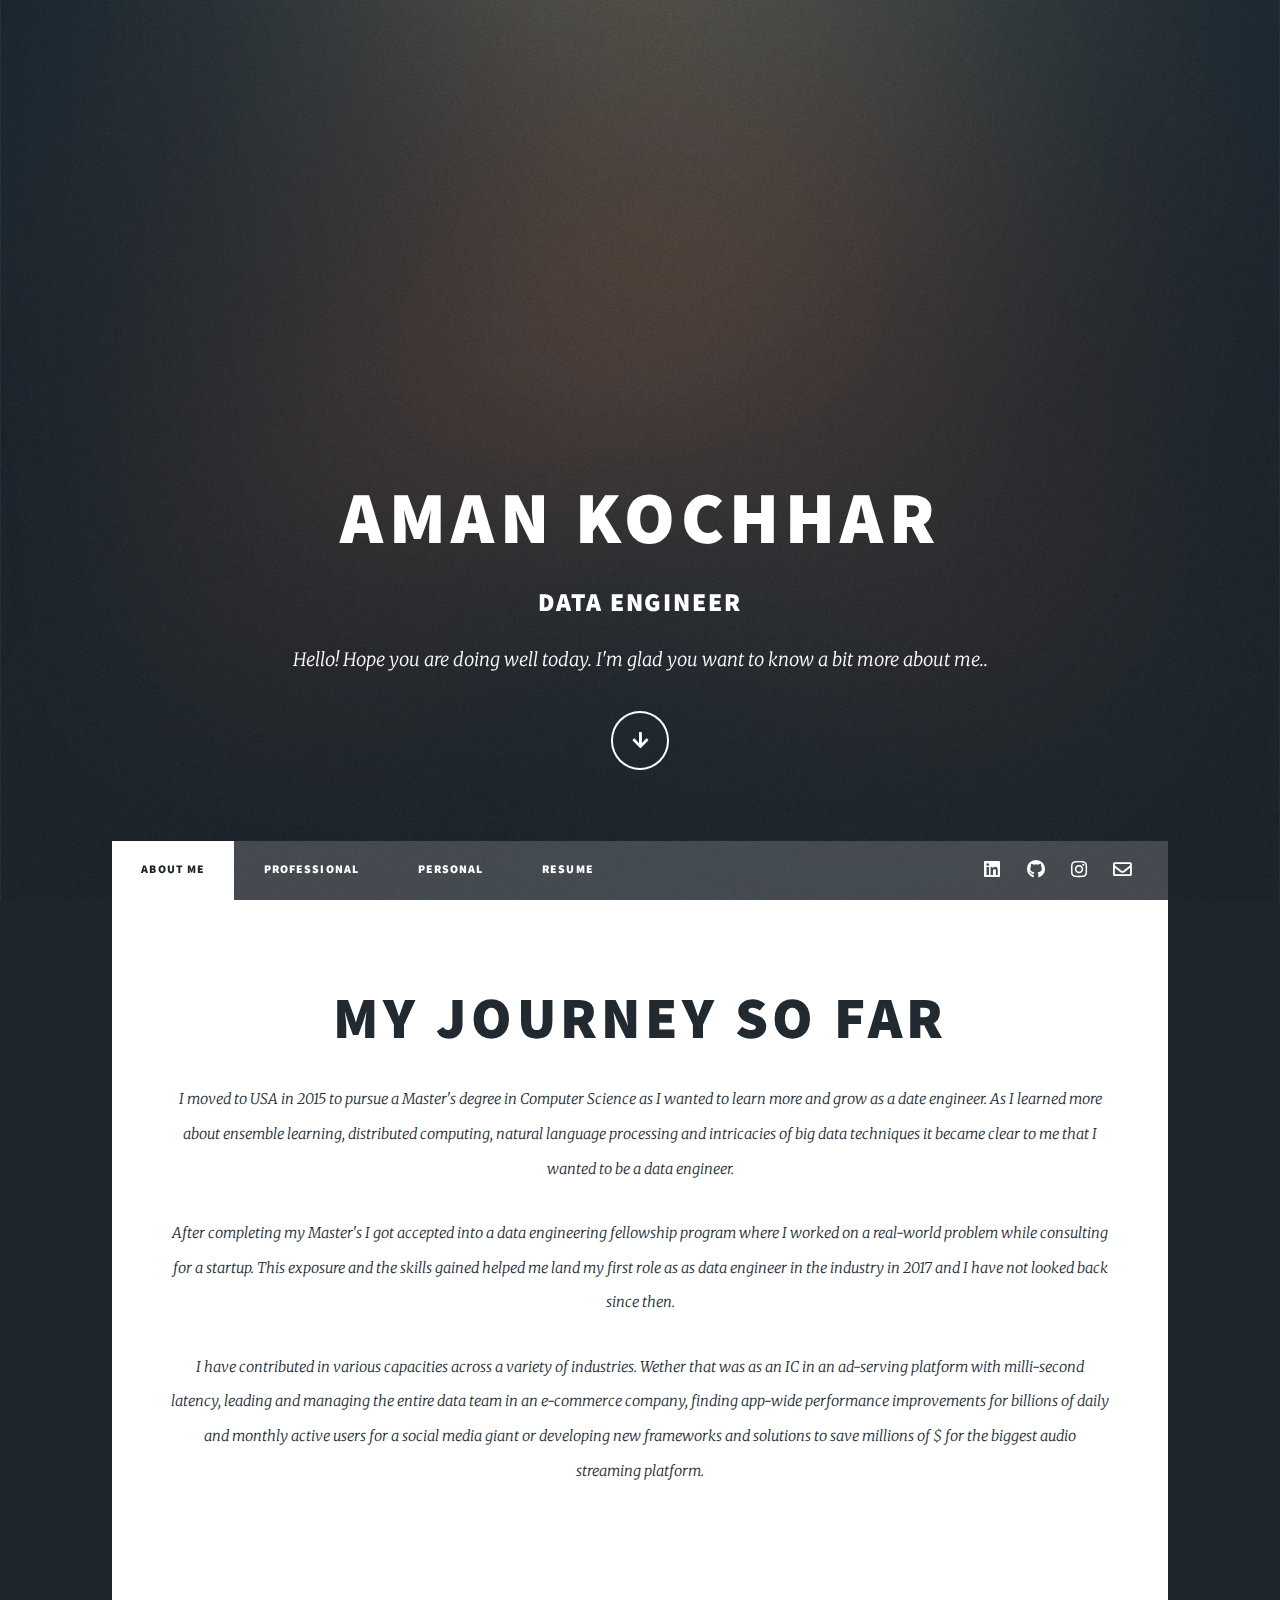
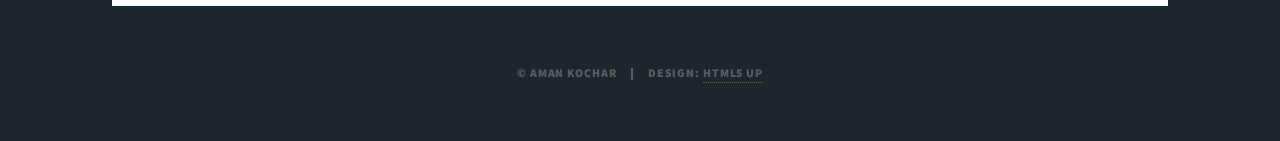
==== commit 57926c16: "new one" ====
--- a/index.html
+++ b/index.html
@@ -1,12 +1,12 @@
 <!DOCTYPE HTML>
 <!--
-	Story by HTML5 UP
+	Massively by HTML5 UP
 	html5up.net | @ajlkn
 	Free for personal and commercial use under the CCA 3.0 license (html5up.net/license)
 -->
 <html>
 	<head>
-		<title>Story by HTML5 UP</title>
+		<title>Aman Kochhar</title>
 		<meta charset="utf-8" />
 		<meta name="viewport" content="width=device-width, initial-scale=1, user-scalable=no" />
 		<link rel="stylesheet" href="assets/css/main.css" />
@@ -15,331 +15,73 @@
 	<body class="is-preload">
 
 		<!-- Wrapper -->
-			<div id="wrapper" class="divided">
+			<div id="wrapper" class="fade-in">
 
-				<!-- One -->
-					<section class="banner style1 orient-left content-align-left image-position-right fullscreen onload-image-fade-in onload-content-fade-right">
-						<div class="content">
-							<h1>Story</h1>
-							<p class="major">A (modular, highly tweakable) responsive one-page template designed by <a href="https://html5up.net">HTML5 UP</a> and released for free under the <a href="https://html5up.net/license">Creative Commons</a>.</p>
-							<ul class="actions stacked">
-								<li><a href="#first" class="button big wide smooth-scroll-middle">Get Started</a></li>
-							</ul>
-						</div>
-						<div class="image">
-							<img src="images/banner.jpg" alt="" />
-						</div>
-					</section>
+				<!-- Intro -->
+					<div id="intro">
+						<h1>Aman Kochhar</h1>
+						<h2>Data Engineer</h2>
+						<p>Hello! Hope you are doing well today. I'm glad you want to know a bit more about me.</a>.</p>
+						<ul class="actions">
+							<li><a href="#header" class="button icon solid solo fa-arrow-down scrolly">About me</a></li>
+						</ul>
+					</div>
 
-				<!-- Two -->
-					<section class="spotlight style1 orient-right content-align-left image-position-center onscroll-image-fade-in" id="first">
-						<div class="content">
-							<h2>Magna etiam feugiat</h2>
-							<p>Lorem ipsum dolor sit amet, consectetur adipiscing elit. Morbi id ante sed ex pharetra lacinia sit amet vel massa. Donec facilisis laoreet nulla eu bibendum. Donec ut ex risus. Fusce lorem lectus, pharetra pretium massa et, hendrerit vestibulum odio lorem ipsum dolor sit amet.</p>
-							<ul class="actions stacked">
-								<li><a href="#" class="button">Learn More</a></li>
-							</ul>
-						</div>
-						<div class="image">
-							<img src="images/spotlight01.jpg" alt="" />
-						</div>
-					</section>
+				<!-- Header -->
+					<header id="header">
+						<a class="logo">Aman Kochhar</a>
+					</header>
 
-				<!-- Three -->
-					<section class="spotlight style1 orient-left content-align-left image-position-center onscroll-image-fade-in">
-						<div class="content">
-							<h2>Tempus adipiscing</h2>
-							<p>Lorem ipsum dolor sit amet, consectetur adipiscing elit. Morbi id ante sed ex pharetra lacinia sit amet vel massa. Donec facilisis laoreet nulla eu bibendum. Donec ut ex risus. Fusce lorem lectus, pharetra pretium massa et, hendrerit vestibulum odio lorem ipsum dolor sit amet.</p>
-							<ul class="actions stacked">
-								<li><a href="#" class="button">Learn More</a></li>
-							</ul>
-						</div>
-						<div class="image">
-							<img src="images/spotlight02.jpg" alt="" />
-						</div>
-					</section>
+				<!-- Nav -->
+					<nav id="nav">
+						<ul class="links">
+							<li class="active"><a>About Me</a></li>
+							<li><a href="work.html">Professional</a></li>
+							<li><a href="personal.html">Personal</a></li>
+							<li><a href="resume.html">Resume</a></li>
+							<!-- This is for reference only -->
+							<!-- <li><a href="elements.html">Elements</a></li> -->
+						</ul>
+						<ul class="icons">
+							<li><a href="https://www.linkedin.com/in/best-data-engineer/" class="icon brands fa-linkedin"><span class="label">LinkedIn</span></a></li>
+							<li><a href="https://github.com/amankochhar" class="icon brands fa-github"><span class="label">GitHub</span></a></li>
+							<li><a href="https://www.instagram.com/amanskochhar/" class="icon brands fa-instagram"><span class="label">Instagram</span></a></li>
+							<li><a href="mailto:amanskochhar@gmail.com" class="icon fa-regular fa-envelope"><span class="label">Email</span></a></li>
+						</ul>
+					</nav>
 
-				<!-- Four -->
-					<section class="spotlight style1 orient-right content-align-left image-position-center onscroll-image-fade-in">
-						<div class="content">
-							<h2>Pharetra etiam nulla</h2>
-							<p>Lorem ipsum dolor sit amet, consectetur adipiscing elit. Morbi id ante sed ex pharetra lacinia sit amet vel massa. Donec facilisis laoreet nulla eu bibendum. Donec ut ex risus. Fusce lorem lectus, pharetra pretium massa et, hendrerit vestibulum odio lorem ipsum dolor sit amet.</p>
-							<ul class="actions stacked">
-								<li><a href="#" class="button">Learn More</a></li>
-							</ul>
-						</div>
-						<div class="image">
-							<img src="images/spotlight03.jpg" alt="" />
-						</div>
-					</section>
+				<!-- Main -->
+					<div id="main">
 
-				<!-- Five -->
-					<section class="wrapper style1 align-center">
-						<div class="inner">
-							<h2>Massa sed condimentum</h2>
-							<p>Lorem ipsum dolor sit amet, consectetur adipiscing elit. Morbi id ante sed ex pharetra lacinia sit amet vel massa. Donec facilisis laoreet nulla eu bibendum. Donec ut ex risus. Fusce lorem lectus, pharetra pretium massa et, hendrerit vestibulum odio lorem ipsum.</p>
-						</div>
+						<!-- Featured Post -->
+							<article class="post featured">
+								<header class="major">
+									<h2><a>My Journey So Far</a></h2>
+									<p>
+										I moved to USA in 2015 to pursue a Master's degree in Computer Science as I wanted to learn more and grow as a date engineer.
+										As I learned more about ensemble learning, distributed computing, natural language processing and intricacies of big data 
+										techniques it became clear to me that I wanted to be a data engineer.
+									</p>
+									<p>
+										After completing my Master's I got accepted into a data engineering fellowship program where I worked on a real-world 
+										problem while consulting for a startup. This exposure and the skills gained helped me land my first role as as data engineer 
+										in the industry in 2017 and I have not looked back since then.
+									</p>
+									<p>
+										I have contributed in various capacities across a variety of industries. Wether that was as an IC in an ad-serving platform
+										with milli-second latency, leading and managing the entire data team in an e-commerce company, finding app-wide performance 
+										improvements for billions of daily and monthly active users for a social media giant or developing new frameworks and solutions
+										to save millions of $ for the biggest audio streaming platform.
+									</p>
+								</header>
+							</article>
 
-						<!-- Gallery -->
-							<div class="gallery style2 medium lightbox onscroll-fade-in">
-								<article>
-									<a href="images/gallery/fulls/01.jpg" class="image">
-										<img src="images/gallery/thumbs/01.jpg" alt="" />
-									</a>
-									<div class="caption">
-										<h3>Ipsum Dolor</h3>
-										<p>Lorem ipsum dolor amet, consectetur magna etiam elit. Etiam sed ultrices.</p>
-										<ul class="actions fixed">
-											<li><span class="button small">Details</span></li>
-										</ul>
-									</div>
-								</article>
-								<article>
-									<a href="images/gallery/fulls/02.jpg" class="image">
-										<img src="images/gallery/thumbs/02.jpg" alt="" />
-									</a>
-									<div class="caption">
-										<h3>Feugiat Lorem</h3>
-										<p>Lorem ipsum dolor amet, consectetur magna etiam elit. Etiam sed ultrices.</p>
-										<ul class="actions fixed">
-											<li><span class="button small">Details</span></li>
-										</ul>
-									</div>
-								</article>
-								<article>
-									<a href="images/gallery/fulls/03.jpg" class="image">
-										<img src="images/gallery/thumbs/03.jpg" alt="" />
-									</a>
-									<div class="caption">
-										<h3>Magna Amet</h3>
-										<p>Lorem ipsum dolor amet, consectetur magna etiam elit. Etiam sed ultrices.</p>
-										<ul class="actions fixed">
-											<li><span class="button small">Details</span></li>
-										</ul>
-									</div>
-								</article>
-								<article>
-									<a href="images/gallery/fulls/04.jpg" class="image">
-										<img src="images/gallery/thumbs/04.jpg" alt="" />
-									</a>
-									<div class="caption">
-										<h3>Sed Tempus</h3>
-										<p>Lorem ipsum dolor amet, consectetur magna etiam elit. Etiam sed ultrices.</p>
-										<ul class="actions fixed">
-											<li><span class="button small">Details</span></li>
-										</ul>
-									</div>
-								</article>
-								<article>
-									<a href="images/gallery/fulls/05.jpg" class="image">
-										<img src="images/gallery/thumbs/05.jpg" alt="" />
-									</a>
-									<div class="caption">
-										<h3>Ultrices Magna</h3>
-										<p>Lorem ipsum dolor amet, consectetur magna etiam elit. Etiam sed ultrices.</p>
-										<ul class="actions fixed">
-											<li><span class="button small">Details</span></li>
-										</ul>
-									</div>
-								</article>
-								<article>
-									<a href="images/gallery/fulls/06.jpg" class="image">
-										<img src="images/gallery/thumbs/06.jpg" alt="" />
-									</a>
-									<div class="caption">
-										<h3>Sed Tempus</h3>
-										<p>Lorem ipsum dolor amet, consectetur magna etiam elit. Etiam sed ultrices.</p>
-										<ul class="actions fixed">
-											<li><span class="button small">Details</span></li>
-										</ul>
-									</div>
-								</article>
-								<article>
-									<a href="images/gallery/fulls/07.jpg" class="image">
-										<img src="images/gallery/thumbs/07.jpg" alt="" />
-									</a>
-									<div class="caption">
-										<h3>Ipsum Lorem</h3>
-										<p>Lorem ipsum dolor amet, consectetur magna etiam elit. Etiam sed ultrices.</p>
-										<ul class="actions fixed">
-											<li><span class="button small">Details</span></li>
-										</ul>
-									</div>
-								</article>
-								<article>
-									<a href="images/gallery/fulls/08.jpg" class="image">
-										<img src="images/gallery/thumbs/08.jpg" alt="" />
-									</a>
-									<div class="caption">
-										<h3>Magna Risus</h3>
-										<p>Lorem ipsum dolor amet, consectetur magna etiam elit. Etiam sed ultrices.</p>
-										<ul class="actions fixed">
-											<li><span class="button small">Details</span></li>
-										</ul>
-									</div>
-								</article>
-								<article>
-									<a href="images/gallery/fulls/09.jpg" class="image">
-										<img src="images/gallery/thumbs/09.jpg" alt="" />
-									</a>
-									<div class="caption">
-										<h3>Tempus Dolor</h3>
-										<p>Lorem ipsum dolor amet, consectetur magna etiam elit. Etiam sed ultrices.</p>
-										<ul class="actions fixed">
-											<li><span class="button small">Details</span></li>
-										</ul>
-									</div>
-								</article>
-								<article>
-									<a href="images/gallery/fulls/10.jpg" class="image">
-										<img src="images/gallery/thumbs/10.jpg" alt="" />
-									</a>
-									<div class="caption">
-										<h3>Sed Etiam</h3>
-										<p>Lorem ipsum dolor amet, consectetur magna etiam elit. Etiam sed ultrices.</p>
-										<ul class="actions fixed">
-											<li><span class="button small">Details</span></li>
-										</ul>
-									</div>
-								</article>
-								<article>
-									<a href="images/gallery/fulls/11.jpg" class="image">
-										<img src="images/gallery/thumbs/11.jpg" alt="" />
-									</a>
-									<div class="caption">
-										<h3>Magna Lorem</h3>
-										<p>Lorem ipsum dolor amet, consectetur magna etiam elit. Etiam sed ultrices.</p>
-										<ul class="actions fixed">
-											<li><span class="button small">Details</span></li>
-										</ul>
-									</div>
-								</article>
-								<article>
-									<a href="images/gallery/fulls/12.jpg" class="image">
-										<img src="images/gallery/thumbs/12.jpg" alt="" />
-									</a>
-									<div class="caption">
-										<h3>Ipsum Dolor</h3>
-										<p>Lorem ipsum dolor amet, consectetur magna etiam elit. Etiam sed ultrices.</p>
-										<ul class="actions fixed">
-											<li><span class="button small">Details</span></li>
-										</ul>
-									</div>
-								</article>
-							</div>
+					</div>
 
-					</section>
-
-				<!-- Six -->
-					<section class="wrapper style1 align-center">
-						<div class="inner">
-							<h2>Ipsum sed consequat</h2>
-							<p>Lorem ipsum dolor sit amet, consectetur adipiscing elit. Morbi id ante sed ex pharetra lacinia sit amet vel massa. Donec facilisis laoreet nulla eu bibendum. Donec ut ex risus. Fusce lorem lectus, pharetra pretium massa et, hendrerit vestibulum odio lorem ipsum.</p>
-							<div class="items style1 medium onscroll-fade-in">
-								<section>
-									<span class="icon style2 major fa-gem"></span>
-									<h3>Lorem</h3>
-									<p>Lorem ipsum dolor sit amet, consectetur adipiscing elit. Morbi dui turpis, cursus eget orci amet aliquam congue semper. Etiam eget ultrices risus nec tempor elit.</p>
-								</section>
-								<section>
-									<span class="icon solid style2 major fa-save"></span>
-									<h3>Ipsum</h3>
-									<p>Lorem ipsum dolor sit amet, consectetur adipiscing elit. Morbi dui turpis, cursus eget orci amet aliquam congue semper. Etiam eget ultrices risus nec tempor elit.</p>
-								</section>
-								<section>
-									<span class="icon solid style2 major fa-chart-bar"></span>
-									<h3>Dolor</h3>
-									<p>Lorem ipsum dolor sit amet, consectetur adipiscing elit. Morbi dui turpis, cursus eget orci amet aliquam congue semper. Etiam eget ultrices risus nec tempor elit.</p>
-								</section>
-								<section>
-									<span class="icon solid style2 major fa-wifi"></span>
-									<h3>Amet</h3>
-									<p>Lorem ipsum dolor sit amet, consectetur adipiscing elit. Morbi dui turpis, cursus eget orci amet aliquam congue semper. Etiam eget ultrices risus nec tempor elit.</p>
-								</section>
-								<section>
-									<span class="icon solid style2 major fa-cog"></span>
-									<h3>Magna</h3>
-									<p>Lorem ipsum dolor sit amet, consectetur adipiscing elit. Morbi dui turpis, cursus eget orci amet aliquam congue semper. Etiam eget ultrices risus nec tempor elit.</p>
-								</section>
-								<section>
-									<span class="icon style2 major fa-paper-plane"></span>
-									<h3>Tempus</h3>
-									<p>Lorem ipsum dolor sit amet, consectetur adipiscing elit. Morbi dui turpis, cursus eget orci amet aliquam congue semper. Etiam eget ultrices risus nec tempor elit.</p>
-								</section>
-								<section>
-									<span class="icon solid style2 major fa-desktop"></span>
-									<h3>Aliquam</h3>
-									<p>Lorem ipsum dolor sit amet, consectetur adipiscing elit. Morbi dui turpis, cursus eget orci amet aliquam congue semper. Etiam eget ultrices risus nec tempor elit.</p>
-								</section>
-								<section>
-									<span class="icon solid style2 major fa-sync-alt"></span>
-									<h3>Elit</h3>
-									<p>Lorem ipsum dolor sit amet, consectetur adipiscing elit. Morbi dui turpis, cursus eget orci amet aliquam congue semper. Etiam eget ultrices risus nec tempor elit.</p>
-								</section>
-								<section>
-									<span class="icon solid style2 major fa-hashtag"></span>
-									<h3>Morbi</h3>
-									<p>Lorem ipsum dolor sit amet, consectetur adipiscing elit. Morbi dui turpis, cursus eget orci amet aliquam congue semper. Etiam eget ultrices risus nec tempor elit.</p>
-								</section>
-								<section>
-									<span class="icon solid style2 major fa-bolt"></span>
-									<h3>Turpis</h3>
-									<p>Lorem ipsum dolor sit amet, consectetur adipiscing elit. Morbi dui turpis, cursus eget orci amet aliquam congue semper. Etiam eget ultrices risus nec tempor elit.</p>
-								</section>
-								<section>
-									<span class="icon solid style2 major fa-envelope"></span>
-									<h3>Ultrices</h3>
-									<p>Lorem ipsum dolor sit amet, consectetur adipiscing elit. Morbi dui turpis, cursus eget orci amet aliquam congue semper. Etiam eget ultrices risus nec tempor elit.</p>
-								</section>
-								<section>
-									<span class="icon solid style2 major fa-leaf"></span>
-									<h3>Risus</h3>
-									<p>Lorem ipsum dolor sit amet, consectetur adipiscing elit. Morbi dui turpis, cursus eget orci amet aliquam congue semper. Etiam eget ultrices risus nec tempor elit.</p>
-								</section>
-							</div>
-						</div>
-					</section>
-
-				<!-- Seven -->
-					<section class="wrapper style1 align-center">
-						<div class="inner medium">
-							<h2>Get in touch</h2>
-							<form method="post" action="#">
-								<div class="fields">
-									<div class="field half">
-										<label for="name">Name</label>
-										<input type="text" name="name" id="name" value="" />
-									</div>
-									<div class="field half">
-										<label for="email">Email</label>
-										<input type="email" name="email" id="email" value="" />
-									</div>
-									<div class="field">
-										<label for="message">Message</label>
-										<textarea name="message" id="message" rows="6"></textarea>
-									</div>
-								</div>
-								<ul class="actions special">
-									<li><input type="submit" name="submit" id="submit" value="Send Message" /></li>
-								</ul>
-							</form>
-
-						</div>
-					</section>
-
-				<!-- Footer -->
-					<footer class="wrapper style1 align-center">
-						<div class="inner">
-							<ul class="icons">
-								<li><a href="#" class="icon brands style2 fa-twitter"><span class="label">Twitter</span></a></li>
-								<li><a href="#" class="icon brands style2 fa-facebook-f"><span class="label">Facebook</span></a></li>
-								<li><a href="#" class="icon brands style2 fa-instagram"><span class="label">Instagram</span></a></li>
-								<li><a href="#" class="icon brands style2 fa-linkedin-in"><span class="label">LinkedIn</span></a></li>
-								<li><a href="#" class="icon style2 fa-envelope"><span class="label">Email</span></a></li>
-							</ul>
-							<p>&copy; Untitled. Design: <a href="https://html5up.net">HTML5 UP</a>.</p>
-						</div>
-					</footer>
+				<!-- Copyright -->
+					<div id="copyright">
+						<ul><li>&copy; Aman Kochar</li><li>Design: <a href="https://html5up.net">HTML5 UP</a></li></ul>
+					</div>
 
 			</div>
 
--- a/assets/css/main.css
+++ b/assets/css/main.css
@@ -1,8 +1,8 @@
 @import url(fontawesome-all.min.css);
-@import url("https://fonts.googleapis.com/css?family=Source+Sans+Pro:300,300i,400,400i");
+@import url("https://fonts.googleapis.com/css?family=Merriweather:300,700,300italic,700italic|Source+Sans+Pro:900");
 
 /*
-	Story by HTML5 UP
+	Massively by HTML5 UP
 	html5up.net | @ajlkn
 	Free for personal and commercial use under the CCA 3.0 license (html5up.net/license)
 */
@@ -99,7 +99,7 @@
 	}
 
 	body {
-		background: #ffffff;
+		background-color: #1e252d;
 	}
 
 		body.is-preload *, body.is-preload *:before, body.is-preload *:after {
@@ -116,18 +116,10 @@
 /* Type */
 
 	html {
-		font-size: 18pt;
+		font-size: 16pt;
 	}
 
 		@media screen and (max-width: 1680px) {
-
-			html {
-				font-size: 14pt;
-			}
-
-		}
-
-		@media screen and (max-width: 1280px) {
 
 			html {
 				font-size: 12pt;
@@ -135,7 +127,7 @@
 
 		}
 
-		@media screen and (max-width: 736px) {
+		@media screen and (max-width: 1280px) {
 
 			html {
 				font-size: 11pt;
@@ -152,31 +144,31 @@
 		}
 
 	body {
-		background-color: #ffffff;
-		color: #000000;
+		color: #212931;
 	}
 
 	body, input, select, textarea {
-		font-family: "Source Sans Pro", Helvetica, sans-serif;
+		font-family: "Merriweather", Georgia, serif;
+		font-weight: 300;
 		font-size: 1rem;
-		font-weight: 300;
-		line-height: 1.65;
+		line-height: 2.375;
 	}
 
 	a {
-		-moz-transition: color 0.2s ease-in-out;
-		-webkit-transition: color 0.2s ease-in-out;
-		-ms-transition: color 0.2s ease-in-out;
-		transition: color 0.2s ease-in-out;
-		text-decoration: underline;
+		-moz-transition: color 0.2s ease-in-out, background-color 0.2s ease-in-out, border-color 0.2s ease-in-out, box-shadow 0.2s ease-in-out;
+		-webkit-transition: color 0.2s ease-in-out, background-color 0.2s ease-in-out, border-color 0.2s ease-in-out, box-shadow 0.2s ease-in-out;
+		-ms-transition: color 0.2s ease-in-out, background-color 0.2s ease-in-out, border-color 0.2s ease-in-out, box-shadow 0.2s ease-in-out;
+		transition: color 0.2s ease-in-out, background-color 0.2s ease-in-out, border-color 0.2s ease-in-out, box-shadow 0.2s ease-in-out;
+		border-bottom: dotted 1px;
+		text-decoration: none;
 	}
 
 		a:hover {
-			text-decoration: none;
+			border-bottom-color: transparent;
 		}
 
 	strong, b {
-		font-weight: 400;
+		font-weight: 600;
 	}
 
 	em, i {
@@ -184,40 +176,44 @@
 	}
 
 	p {
+		text-align: justify;
 		margin: 0 0 2rem 0;
 	}
 
-		p.major {
-			font-size: 1.25rem;
-		}
-
 	h1, h2, h3, h4, h5, h6 {
-		font-weight: 300;
-		line-height: 1.375;
-		letter-spacing: -0.05em;
+		font-family: "Source Sans Pro", Helvetica, sans-serif;
+		font-weight: 900;
+		line-height: 1.5;
+		letter-spacing: 0.075em;
+		text-transform: uppercase;
 		margin: 0 0 1rem 0;
 	}
 
 		h1 a, h2 a, h3 a, h4 a, h5 a, h6 a {
+			border-bottom: 0;
 			color: inherit;
 			text-decoration: none;
 		}
 
 	h1 {
-		font-size: 3.5rem;
-		line-height: 1.2;
+		font-size: 4rem;
+		line-height: 1.1;
+		margin: 0 0 2rem 0;
 	}
 
 	h2 {
-		font-size: 2.25rem;
+		font-size: 1.75rem;
+		line-height: 1.3;
+		margin: 0 0 1.5rem 0;
 	}
 
 	h3 {
-		font-size: 1.5rem;
+		font-size: 1.25rem;
+		margin: 0 0 1.5rem 0;
 	}
 
 	h4 {
-		font-size: 1.1rem;
+		font-size: 1rem;
 	}
 
 	h5 {
@@ -225,7 +221,7 @@
 	}
 
 	h6 {
-		font-size: 0.7rem;
+		font-size: 0.8rem;
 	}
 
 	sub {
@@ -248,35 +244,35 @@
 	}
 
 	code {
-		border-radius: 4px;
+		border: solid 2px;
 		font-family: "Courier New", monospace;
-		font-size: 0.9em;
+		font-size: 0.9rem;
 		margin: 0 0.25rem;
-		padding: 0.25rem 0.325rem;
+		padding: 0.25rem 0.65rem;
 	}
 
 	pre {
 		-webkit-overflow-scrolling: touch;
 		font-family: "Courier New", monospace;
-		font-size: 0.9em;
+		font-size: 0.9rem;
 		margin: 0 0 2rem 0;
 	}
 
 		pre code {
 			display: block;
-			line-height: 1.5;
-			padding: 0.75rem 1rem;
+			line-height: 1.75;
+			padding: 1rem 1.5rem;
 			overflow-x: auto;
 		}
 
 	hr {
 		border: 0;
-		border-bottom: solid 1px;
-		margin: 2.5rem 0;
+		border-bottom: solid 2px;
+		margin: 3rem 0;
 	}
 
 		hr.major {
-			margin: 3.5rem 0;
+			margin: 5rem 0;
 		}
 
 	.align-left {
@@ -291,61 +287,39 @@
 		text-align: right;
 	}
 
-	@media screen and (max-width: 736px) {
-
-		p.major {
-			font-size: 1.1rem;
-		}
-
-		h1 {
-			font-size: 2.5rem;
-		}
-
-		h2 {
-			font-size: 2rem;
-		}
-
-		h3 {
-			font-size: 1.25rem;
-		}
-
-		h4 {
-			font-size: 1rem;
-		}
-
-	}
-
 	input, select, textarea {
-		color: #000000;
+		color: #212931;
 	}
 
 	a {
-		color: #000000;
+		color: #212931;
+		border-bottom-color: rgba(33, 41, 49, 0.5);
 	}
 
 		a:hover {
-			color: #47D3E5;
+			border-bottom-color: transparent;
+			color: #18bfef !important;
 		}
 
 	strong, b {
-		color: #000000;
+		color: #212931;
 	}
 
 	h1, h2, h3, h4, h5, h6 {
-		color: #000000;
+		color: #212931;
 	}
 
 	blockquote {
-		border-left-color: rgba(0, 0, 0, 0.2);
+		border-left-color: #eeeeee;
 	}
 
 	code {
-		background: rgba(0, 0, 0, 0.05);
-		border-color: rgba(0, 0, 0, 0.2);
+		background: rgba(220, 220, 220, 0.25);
+		border-color: #eeeeee;
 	}
 
 	hr {
-		border-bottom-color: rgba(0, 0, 0, 0.2);
+		border-bottom-color: #eeeeee;
 	}
 
 /* Row */
@@ -508,87 +482,87 @@
 
 		.row.gtr-25 {
 			margin-top: 0;
-			margin-left: -0.5rem;
+			margin-left: -0.375rem;
 		}
 
 			.row.gtr-25 > * {
-				padding: 0 0 0 0.5rem;
+				padding: 0 0 0 0.375rem;
 			}
 
 			.row.gtr-25.gtr-uniform {
-				margin-top: -0.5rem;
+				margin-top: -0.375rem;
 			}
 
 				.row.gtr-25.gtr-uniform > * {
-					padding-top: 0.5rem;
+					padding-top: 0.375rem;
 				}
 
 		.row.gtr-50 {
 			margin-top: 0;
-			margin-left: -1rem;
+			margin-left: -0.75rem;
 		}
 
 			.row.gtr-50 > * {
-				padding: 0 0 0 1rem;
+				padding: 0 0 0 0.75rem;
 			}
 
 			.row.gtr-50.gtr-uniform {
-				margin-top: -1rem;
+				margin-top: -0.75rem;
 			}
 
 				.row.gtr-50.gtr-uniform > * {
-					padding-top: 1rem;
+					padding-top: 0.75rem;
 				}
 
 		.row {
 			margin-top: 0;
-			margin-left: -2rem;
+			margin-left: -1.5rem;
 		}
 
 			.row > * {
-				padding: 0 0 0 2rem;
+				padding: 0 0 0 1.5rem;
 			}
 
 			.row.gtr-uniform {
-				margin-top: -2rem;
+				margin-top: -1.5rem;
 			}
 
 				.row.gtr-uniform > * {
-					padding-top: 2rem;
+					padding-top: 1.5rem;
 				}
 
 		.row.gtr-150 {
 			margin-top: 0;
-			margin-left: -3rem;
+			margin-left: -2.25rem;
 		}
 
 			.row.gtr-150 > * {
-				padding: 0 0 0 3rem;
+				padding: 0 0 0 2.25rem;
 			}
 
 			.row.gtr-150.gtr-uniform {
-				margin-top: -3rem;
+				margin-top: -2.25rem;
 			}
 
 				.row.gtr-150.gtr-uniform > * {
-					padding-top: 3rem;
+					padding-top: 2.25rem;
 				}
 
 		.row.gtr-200 {
 			margin-top: 0;
-			margin-left: -4rem;
+			margin-left: -3rem;
 		}
 
 			.row.gtr-200 > * {
-				padding: 0 0 0 4rem;
+				padding: 0 0 0 3rem;
 			}
 
 			.row.gtr-200.gtr-uniform {
-				margin-top: -4rem;
+				margin-top: -3rem;
 			}
 
 				.row.gtr-200.gtr-uniform > * {
-					padding-top: 4rem;
+					padding-top: 3rem;
 				}
 
 		@media screen and (max-width: 1680px) {
@@ -751,87 +725,87 @@
 
 				.row.gtr-25 {
 					margin-top: 0;
-					margin-left: -0.5rem;
+					margin-left: -0.375rem;
 				}
 
 					.row.gtr-25 > * {
-						padding: 0 0 0 0.5rem;
+						padding: 0 0 0 0.375rem;
 					}
 
 					.row.gtr-25.gtr-uniform {
-						margin-top: -0.5rem;
+						margin-top: -0.375rem;
 					}
 
 						.row.gtr-25.gtr-uniform > * {
-							padding-top: 0.5rem;
+							padding-top: 0.375rem;
 						}
 
 				.row.gtr-50 {
 					margin-top: 0;
-					margin-left: -1rem;
+					margin-left: -0.75rem;
 				}
 
 					.row.gtr-50 > * {
-						padding: 0 0 0 1rem;
+						padding: 0 0 0 0.75rem;
 					}
 
 					.row.gtr-50.gtr-uniform {
-						margin-top: -1rem;
+						margin-top: -0.75rem;
 					}
 
 						.row.gtr-50.gtr-uniform > * {
-							padding-top: 1rem;
+							padding-top: 0.75rem;
 						}
 
 				.row {
 					margin-top: 0;
-					margin-left: -2rem;
+					margin-left: -1.5rem;
 				}
 
 					.row > * {
-						padding: 0 0 0 2rem;
+						padding: 0 0 0 1.5rem;
 					}
 
 					.row.gtr-uniform {
-						margin-top: -2rem;
+						margin-top: -1.5rem;
 					}
 
 						.row.gtr-uniform > * {
-							padding-top: 2rem;
+							padding-top: 1.5rem;
 						}
 
 				.row.gtr-150 {
 					margin-top: 0;
-					margin-left: -3rem;
+					margin-left: -2.25rem;
 				}
 
 					.row.gtr-150 > * {
-						padding: 0 0 0 3rem;
+						padding: 0 0 0 2.25rem;
 					}
 
 					.row.gtr-150.gtr-uniform {
-						margin-top: -3rem;
+						margin-top: -2.25rem;
 					}
 
 						.row.gtr-150.gtr-uniform > * {
-							padding-top: 3rem;
+							padding-top: 2.25rem;
 						}
 
 				.row.gtr-200 {
 					margin-top: 0;
-					margin-left: -4rem;
+					margin-left: -3rem;
 				}
 
 					.row.gtr-200 > * {
-						padding: 0 0 0 4rem;
+						padding: 0 0 0 3rem;
 					}
 
 					.row.gtr-200.gtr-uniform {
-						margin-top: -4rem;
+						margin-top: -3rem;
 					}
 
 						.row.gtr-200.gtr-uniform > * {
-							padding-top: 4rem;
+							padding-top: 3rem;
 						}
 
 		}
@@ -996,87 +970,87 @@
 
 				.row.gtr-25 {
 					margin-top: 0;
-					margin-left: -0.5rem;
+					margin-left: -0.375rem;
 				}
 
 					.row.gtr-25 > * {
-						padding: 0 0 0 0.5rem;
+						padding: 0 0 0 0.375rem;
 					}
 
 					.row.gtr-25.gtr-uniform {
-						margin-top: -0.5rem;
+						margin-top: -0.375rem;
 					}
 
 						.row.gtr-25.gtr-uniform > * {
-							padding-top: 0.5rem;
+							padding-top: 0.375rem;
 						}
 
 				.row.gtr-50 {
 					margin-top: 0;
-					margin-left: -1rem;
+					margin-left: -0.75rem;
 				}
 
 					.row.gtr-50 > * {
-						padding: 0 0 0 1rem;
+						padding: 0 0 0 0.75rem;
 					}
 
 					.row.gtr-50.gtr-uniform {
-						margin-top: -1rem;
+						margin-top: -0.75rem;
 					}
 
 						.row.gtr-50.gtr-uniform > * {
-							padding-top: 1rem;
+							padding-top: 0.75rem;
 						}
 
 				.row {
 					margin-top: 0;
-					margin-left: -2rem;
+					margin-left: -1.5rem;
 				}
 
 					.row > * {
-						padding: 0 0 0 2rem;
+						padding: 0 0 0 1.5rem;
 					}
 
 					.row.gtr-uniform {
-						margin-top: -2rem;
+						margin-top: -1.5rem;
 					}
 
 						.row.gtr-uniform > * {
-							padding-top: 2rem;
+							padding-top: 1.5rem;
 						}
 
 				.row.gtr-150 {
 					margin-top: 0;
-					margin-left: -3rem;
+					margin-left: -2.25rem;
 				}
 
 					.row.gtr-150 > * {
-						padding: 0 0 0 3rem;
+						padding: 0 0 0 2.25rem;
 					}
 
 					.row.gtr-150.gtr-uniform {
-						margin-top: -3rem;
+						margin-top: -2.25rem;
 					}
 
 						.row.gtr-150.gtr-uniform > * {
-							padding-top: 3rem;
+							padding-top: 2.25rem;
 						}
 
 				.row.gtr-200 {
 					margin-top: 0;
-					margin-left: -4rem;
+					margin-left: -3rem;
 				}
 
 					.row.gtr-200 > * {
-						padding: 0 0 0 4rem;
+						padding: 0 0 0 3rem;
 					}
 
 					.row.gtr-200.gtr-uniform {
-						margin-top: -4rem;
+						margin-top: -3rem;
 					}
 
 						.row.gtr-200.gtr-uniform > * {
-							padding-top: 4rem;
+							padding-top: 3rem;
 						}
 
 		}
@@ -1241,87 +1215,87 @@
 
 				.row.gtr-25 {
 					margin-top: 0;
-					margin-left: -0.5rem;
+					margin-left: -0.375rem;
 				}
 
 					.row.gtr-25 > * {
-						padding: 0 0 0 0.5rem;
+						padding: 0 0 0 0.375rem;
 					}
 
 					.row.gtr-25.gtr-uniform {
-						margin-top: -0.5rem;
+						margin-top: -0.375rem;
 					}
 
 						.row.gtr-25.gtr-uniform > * {
-							padding-top: 0.5rem;
+							padding-top: 0.375rem;
 						}
 
 				.row.gtr-50 {
 					margin-top: 0;
-					margin-left: -1rem;
+					margin-left: -0.75rem;
 				}
 
 					.row.gtr-50 > * {
-						padding: 0 0 0 1rem;
+						padding: 0 0 0 0.75rem;
 					}
 
 					.row.gtr-50.gtr-uniform {
-						margin-top: -1rem;
+						margin-top: -0.75rem;
 					}
 
 						.row.gtr-50.gtr-uniform > * {
-							padding-top: 1rem;
+							padding-top: 0.75rem;
 						}
 
 				.row {
 					margin-top: 0;
-					margin-left: -2rem;
+					margin-left: -1.5rem;
 				}
 
 					.row > * {
-						padding: 0 0 0 2rem;
+						padding: 0 0 0 1.5rem;
 					}
 
 					.row.gtr-uniform {
-						margin-top: -2rem;
+						margin-top: -1.5rem;
 					}
 
 						.row.gtr-uniform > * {
-							padding-top: 2rem;
+							padding-top: 1.5rem;
 						}
 
 				.row.gtr-150 {
 					margin-top: 0;
-					margin-left: -3rem;
+					margin-left: -2.25rem;
 				}
 
 					.row.gtr-150 > * {
-						padding: 0 0 0 3rem;
+						padding: 0 0 0 2.25rem;
 					}
 
 					.row.gtr-150.gtr-uniform {
-						margin-top: -3rem;
+						margin-top: -2.25rem;
 					}
 
 						.row.gtr-150.gtr-uniform > * {
-							padding-top: 3rem;
+							padding-top: 2.25rem;
 						}
 
 				.row.gtr-200 {
 					margin-top: 0;
-					margin-left: -4rem;
+					margin-left: -3rem;
 				}
 
 					.row.gtr-200 > * {
-						padding: 0 0 0 4rem;
+						padding: 0 0 0 3rem;
 					}
 
 					.row.gtr-200.gtr-uniform {
-						margin-top: -4rem;
+						margin-top: -3rem;
 					}
 
 						.row.gtr-200.gtr-uniform > * {
-							padding-top: 4rem;
+							padding-top: 3rem;
 						}
 
 		}
@@ -1486,87 +1460,87 @@
 
 				.row.gtr-25 {
 					margin-top: 0;
-					margin-left: -0.5rem;
+					margin-left: -0.375rem;
 				}
 
 					.row.gtr-25 > * {
-						padding: 0 0 0 0.5rem;
+						padding: 0 0 0 0.375rem;
 					}
 
 					.row.gtr-25.gtr-uniform {
-						margin-top: -0.5rem;
+						margin-top: -0.375rem;
 					}
 
 						.row.gtr-25.gtr-uniform > * {
-							padding-top: 0.5rem;
+							padding-top: 0.375rem;
 						}
 
 				.row.gtr-50 {
 					margin-top: 0;
-					margin-left: -1rem;
+					margin-left: -0.75rem;
 				}
 
 					.row.gtr-50 > * {
-						padding: 0 0 0 1rem;
+						padding: 0 0 0 0.75rem;
 					}
 
 					.row.gtr-50.gtr-uniform {
-						margin-top: -1rem;
+						margin-top: -0.75rem;
 					}
 
 						.row.gtr-50.gtr-uniform > * {
-							padding-top: 1rem;
+							padding-top: 0.75rem;
 						}
 
 				.row {
 					margin-top: 0;
-					margin-left: -2rem;
+					margin-left: -1.5rem;
 				}
 
 					.row > * {
-						padding: 0 0 0 2rem;
+						padding: 0 0 0 1.5rem;
 					}
 
 					.row.gtr-uniform {
-						margin-top: -2rem;
+						margin-top: -1.5rem;
 					}
 
 						.row.gtr-uniform > * {
-							padding-top: 2rem;
+							padding-top: 1.5rem;
 						}
 
 				.row.gtr-150 {
 					margin-top: 0;
-					margin-left: -3rem;
+					margin-left: -2.25rem;
 				}
 
 					.row.gtr-150 > * {
-						padding: 0 0 0 3rem;
+						padding: 0 0 0 2.25rem;
 					}
 
 					.row.gtr-150.gtr-uniform {
-						margin-top: -3rem;
+						margin-top: -2.25rem;
 					}
 
 						.row.gtr-150.gtr-uniform > * {
-							padding-top: 3rem;
+							padding-top: 2.25rem;
 						}
 
 				.row.gtr-200 {
 					margin-top: 0;
-					margin-left: -4rem;
+					margin-left: -3rem;
 				}
 
 					.row.gtr-200 > * {
-						padding: 0 0 0 4rem;
+						padding: 0 0 0 3rem;
 					}
 
 					.row.gtr-200.gtr-uniform {
-						margin-top: -4rem;
+						margin-top: -3rem;
 					}
 
 						.row.gtr-200.gtr-uniform > * {
-							padding-top: 4rem;
+							padding-top: 3rem;
 						}
 
 		}
@@ -1731,87 +1705,87 @@
 
 				.row.gtr-25 {
 					margin-top: 0;
-					margin-left: -0.5rem;
+					margin-left: -0.375rem;
 				}
 
 					.row.gtr-25 > * {
-						padding: 0 0 0 0.5rem;
+						padding: 0 0 0 0.375rem;
 					}
 
 					.row.gtr-25.gtr-uniform {
-						margin-top: -0.5rem;
+						margin-top: -0.375rem;
 					}
 
 						.row.gtr-25.gtr-uniform > * {
-							padding-top: 0.5rem;
+							padding-top: 0.375rem;
 						}
 
 				.row.gtr-50 {
 					margin-top: 0;
-					margin-left: -1rem;
+					margin-left: -0.75rem;
 				}
 
 					.row.gtr-50 > * {
-						padding: 0 0 0 1rem;
+						padding: 0 0 0 0.75rem;
 					}
 
 					.row.gtr-50.gtr-uniform {
-						margin-top: -1rem;
+						margin-top: -0.75rem;
 					}
 
 						.row.gtr-50.gtr-uniform > * {
-							padding-top: 1rem;
+							padding-top: 0.75rem;
 						}
 
 				.row {
 					margin-top: 0;
-					margin-left: -2rem;
+					margin-left: -1.5rem;
 				}
 
 					.row > * {
-						padding: 0 0 0 2rem;
+						padding: 0 0 0 1.5rem;
 					}
 
 					.row.gtr-uniform {
-						margin-top: -2rem;
+						margin-top: -1.5rem;
 					}
 
 						.row.gtr-uniform > * {
-							padding-top: 2rem;
+							padding-top: 1.5rem;
 						}
 
 				.row.gtr-150 {
 					margin-top: 0;
-					margin-left: -3rem;
+					margin-left: -2.25rem;
 				}
 
 					.row.gtr-150 > * {
-						padding: 0 0 0 3rem;
+						padding: 0 0 0 2.25rem;
 					}
 
 					.row.gtr-150.gtr-uniform {
-						margin-top: -3rem;
+						margin-top: -2.25rem;
 					}
 
 						.row.gtr-150.gtr-uniform > * {
-							padding-top: 3rem;
+							padding-top: 2.25rem;
 						}
 
 				.row.gtr-200 {
 					margin-top: 0;
-					margin-left: -4rem;
+					margin-left: -3rem;
 				}
 
 					.row.gtr-200 > * {
-						padding: 0 0 0 4rem;
+						padding: 0 0 0 3rem;
 					}
 
 					.row.gtr-200.gtr-uniform {
-						margin-top: -4rem;
+						margin-top: -3rem;
 					}
 
 						.row.gtr-200.gtr-uniform > * {
-							padding-top: 4rem;
+							padding-top: 3rem;
 						}
 
 		}
@@ -1976,96 +1950,95 @@
 
 				.row.gtr-25 {
 					margin-top: 0;
-					margin-left: -0.5rem;
+					margin-left: -0.375rem;
 				}
 
 					.row.gtr-25 > * {
-						padding: 0 0 0 0.5rem;
+						padding: 0 0 0 0.375rem;
 					}
 
 					.row.gtr-25.gtr-uniform {
-						margin-top: -0.5rem;
+						margin-top: -0.375rem;
 					}
 
 						.row.gtr-25.gtr-uniform > * {
-							padding-top: 0.5rem;
+							padding-top: 0.375rem;
 						}
 
 				.row.gtr-50 {
 					margin-top: 0;
-					margin-left: -1rem;
+					margin-left: -0.75rem;
 				}
 
 					.row.gtr-50 > * {
-						padding: 0 0 0 1rem;
+						padding: 0 0 0 0.75rem;
 					}
 
 					.row.gtr-50.gtr-uniform {
-						margin-top: -1rem;
+						margin-top: -0.75rem;
 					}
 
 						.row.gtr-50.gtr-uniform > * {
-							padding-top: 1rem;
+							padding-top: 0.75rem;
 						}
 
 				.row {
 					margin-top: 0;
-					margin-left: -2rem;
+					margin-left: -1.5rem;
 				}
 
 					.row > * {
-						padding: 0 0 0 2rem;
+						padding: 0 0 0 1.5rem;
 					}
 
 					.row.gtr-uniform {
-						margin-top: -2rem;
+						margin-top: -1.5rem;
 					}
 
 						.row.gtr-uniform > * {
-							padding-top: 2rem;
+							padding-top: 1.5rem;
 						}
 
 				.row.gtr-150 {
 					margin-top: 0;
+					margin-left: -2.25rem;
+				}
+
+					.row.gtr-150 > * {
+						padding: 0 0 0 2.25rem;
+					}
+
+					.row.gtr-150.gtr-uniform {
+						margin-top: -2.25rem;
+					}
+
+						.row.gtr-150.gtr-uniform > * {
+							padding-top: 2.25rem;
+						}
+
+				.row.gtr-200 {
+					margin-top: 0;
 					margin-left: -3rem;
 				}
 
-					.row.gtr-150 > * {
+					.row.gtr-200 > * {
 						padding: 0 0 0 3rem;
 					}
 
-					.row.gtr-150.gtr-uniform {
+					.row.gtr-200.gtr-uniform {
 						margin-top: -3rem;
 					}
 
-						.row.gtr-150.gtr-uniform > * {
+						.row.gtr-200.gtr-uniform > * {
 							padding-top: 3rem;
 						}
 
-				.row.gtr-200 {
-					margin-top: 0;
-					margin-left: -4rem;
-				}
-
-					.row.gtr-200 > * {
-						padding: 0 0 0 4rem;
-					}
-
-					.row.gtr-200.gtr-uniform {
-						margin-top: -4rem;
-					}
-
-						.row.gtr-200.gtr-uniform > * {
-							padding-top: 4rem;
-						}
-
 		}
 
 /* Box */
 
 	.box {
-		border-radius: 4px;
-		border: solid 1px;
+		border: solid 2px;
 		margin-bottom: 2rem;
 		padding: 1.5rem;
 	}
@@ -2083,7 +2056,7 @@
 		}
 
 	.box {
-		border-color: rgba(0, 0, 0, 0.2);
+		border-color: #eeeeee;
 	}
 
 /* Button */
@@ -2102,22 +2075,20 @@
 		-ms-transition: background-color 0.2s ease-in-out, box-shadow 0.2s ease-in-out, color 0.2s ease-in-out;
 		transition: background-color 0.2s ease-in-out, box-shadow 0.2s ease-in-out, color 0.2s ease-in-out;
 		border: 0;
+		border-radius: 0;
 		cursor: pointer;
 		display: inline-block;
-		font-weight: 400;
-		letter-spacing: 0.125em;
+		font-family: "Source Sans Pro", Helvetica, sans-serif;
+		font-size: 0.8rem;
+		font-weight: 900;
+		letter-spacing: 0.075em;
+		height: 3rem;
+		line-height: 3rem;
+		padding: 0 2rem;
 		text-align: center;
 		text-decoration: none;
 		text-transform: uppercase;
 		white-space: nowrap;
-		font-size: 0.75rem;
-		max-width: 20rem;
-		height: 3.75em;
-		line-height: 3.75em;
-		border-radius: 3.75em;
-		padding: 0 2.5em;
-		text-overflow: ellipsis;
-		overflow: hidden;
 	}
 
 		input[type="submit"].icon:before,
@@ -2128,6 +2099,40 @@
 			margin-right: 0.5rem;
 		}
 
+		input[type="submit"].icon.solo,
+		input[type="reset"].icon.solo,
+		input[type="button"].icon.solo,
+		button.icon.solo,
+		.button.icon.solo {
+			position: relative;
+			width: 4rem;
+			height: 4rem;
+			line-height: 4rem;
+			border-radius: 4rem;
+			text-indent: 4rem;
+			overflow: hidden;
+			padding: 0;
+			white-space: nowrap;
+		}
+
+			input[type="submit"].icon.solo:before,
+			input[type="reset"].icon.solo:before,
+			input[type="button"].icon.solo:before,
+			button.icon.solo:before,
+			.button.icon.solo:before {
+				position: absolute;
+				display: block;
+				top: 0;
+				left: 0;
+				width: inherit;
+				height: inherit;
+				line-height: inherit;
+				font-size: 1.25rem;
+				margin-right: 0;
+				text-align: center;
+				text-indent: 0;
+			}
+
 		input[type="submit"].fit,
 		input[type="reset"].fit,
 		input[type="button"].fit,
@@ -2141,11 +2146,10 @@
 		input[type="button"].small,
 		button.small,
 		.button.small {
-			font-size: 0.6rem;
-			height: 3.325em;
-			line-height: 3.325em;
-			border-radius: 3.325em;
-			padding: 0 2em;
+			font-size: 0.7rem;
+			height: 2.5rem;
+			line-height: 2.5rem;
+			padding: 0 1.5rem;
 		}
 
 		input[type="submit"].large,
@@ -2153,19 +2157,34 @@
 		input[type="button"].large,
 		button.large,
 		.button.large {
-			font-size: 0.8rem;
-			height: 4em;
-			line-height: 4em;
-			border-radius: 4em;
-			padding: 0 3em;
-		}
-
-		input[type="submit"].wide,
-		input[type="reset"].wide,
-		input[type="button"].wide,
-		button.wide,
-		.button.wide {
-			min-width: 14em;
+			font-size: 0.9rem;
+			height: 3.5rem;
+			line-height: 3.5rem;
+			padding: 0 2.75rem;
+		}
+
+		@media screen and (max-width: 980px) {
+
+			input[type="submit"],
+			input[type="reset"],
+			input[type="button"],
+			button,
+			.button {
+				font-size: 0.9rem;
+				height: 3.25rem;
+				line-height: 3.25rem;
+			}
+
+				input[type="submit"].large,
+				input[type="reset"].large,
+				input[type="button"].large,
+				button.large,
+				.button.large {
+					font-size: 1rem;
+					height: 3.75rem;
+					line-height: 3.75rem;
+				}
+
 		}
 
 		input[type="submit"].disabled, input[type="submit"]:disabled,
@@ -2187,8 +2206,8 @@
 	button,
 	.button {
 		background-color: transparent;
-		box-shadow: inset 0 0 0 1px rgba(0, 0, 0, 0.2);
-		color: #000000 !important;
+		box-shadow: inset 0 0 0 2px #212931;
+		color: #212931 !important;
 	}
 
 		input[type="submit"]:hover,
@@ -2196,18 +2215,8 @@
 		input[type="button"]:hover,
 		button:hover,
 		.button:hover {
-			box-shadow: inset 0 0 0 1px #47D3E5;
-			color: #47D3E5 !important;
-		}
-
-		input[type="submit"]:active,
-		input[type="reset"]:active,
-		input[type="button"]:active,
-		button:active,
-		.button:active {
-			background-color: rgba(71, 211, 229, 0.2);
-			box-shadow: inset 0 0 0 1px #47D3E5;
-			color: #47D3E5 !important;
+			box-shadow: inset 0 0 0 2px #18bfef;
+			color: #18bfef !important;
 		}
 
 		input[type="submit"].primary,
@@ -2215,7 +2224,7 @@
 		input[type="button"].primary,
 		button.primary,
 		.button.primary {
-			background-color: #000000;
+			background-color: #212931;
 			box-shadow: none;
 			color: #ffffff !important;
 		}
@@ -2225,15 +2234,7 @@
 			input[type="button"].primary:hover,
 			button.primary:hover,
 			.button.primary:hover {
-				background-color: #47D3E5;
-			}
-
-			input[type="submit"].primary:active,
-			input[type="reset"].primary:active,
-			input[type="button"].primary:active,
-			button.primary:active,
-			.button.primary:active {
-				background-color: #1ebdd1;
+				background-color: #18bfef;
 			}
 
 /* Form */
@@ -2312,31 +2313,39 @@
 
 	label {
 		display: block;
-		font-size: 0.9rem;
-		font-weight: 400;
-		margin: 0 0 1rem 0;
-	}
+		font-family: "Source Sans Pro", Helvetica, sans-serif;
+		font-weight: 900;
+		line-height: 1.5;
+		letter-spacing: 0.075em;
+		font-size: 0.8rem;
+		text-transform: uppercase;
+		margin: 0 0 0.75rem 0;
+	}
+
+		@media screen and (max-width: 980px) {
+
+			label {
+				font-size: 0.9rem;
+			}
+
+		}
 
 	input[type="text"],
 	input[type="password"],
 	input[type="email"],
-	input[type="tel"],
-	input[type="search"],
-	input[type="url"],
 	select,
 	textarea {
 		-moz-appearance: none;
 		-webkit-appearance: none;
 		-ms-appearance: none;
 		appearance: none;
-		background-color: transparent;
-		border-radius: 4px;
-		border: none;
-		border: solid 1px;
+		background: transparent;
+		border-radius: 0;
+		border: solid 2px;
 		color: inherit;
 		display: block;
 		outline: 0;
-		padding: 0 0.825rem;
+		padding: 0 1rem;
 		text-decoration: none;
 		width: 100%;
 	}
@@ -2344,9 +2353,6 @@
 		input[type="text"]:invalid,
 		input[type="password"]:invalid,
 		input[type="email"]:invalid,
-		input[type="tel"]:invalid,
-		input[type="search"]:invalid,
-		input[type="url"]:invalid,
 		select:invalid,
 		textarea:invalid {
 			box-shadow: none;
@@ -2356,8 +2362,8 @@
 		background-size: 1.25rem;
 		background-repeat: no-repeat;
 		background-position: calc(100% - 1rem) center;
-		height: 2.75rem;
-		padding-right: 2.75rem;
+		height: 3rem;
+		padding-right: 3rem;
 		text-overflow: ellipsis;
 	}
 
@@ -2372,11 +2378,8 @@
 	input[type="text"],
 	input[type="password"],
 	input[type="email"],
-	input[type="tel"],
-	input[type="search"],
-	input[type="url"],
 	select {
-		height: 2.75rem;
+		height: 3rem;
 	}
 
 	textarea {
@@ -2400,18 +2403,16 @@
 		input[type="checkbox"] + label,
 		input[type="radio"] + label {
 			text-decoration: none;
-			-moz-user-select: none;
-			-webkit-user-select: none;
-			-ms-user-select: none;
-			user-select: none;
 			cursor: pointer;
 			display: inline-block;
 			font-size: 1rem;
+			letter-spacing: 0;
+			font-family: "Merriweather", Georgia, serif;
+			text-transform: none;
 			font-weight: 300;
-			padding-left: 2.4rem;
-			padding-right: 0.75rem;
+			padding-left: 2.8rem;
+			padding-right: 1rem;
 			position: relative;
-			margin-bottom: 0;
 		}
 
 			input[type="checkbox"] + label:before,
@@ -2430,18 +2431,18 @@
 
 			input[type="checkbox"] + label:before,
 			input[type="radio"] + label:before {
-				border-radius: 4px;
-				border: solid 1px;
+				border-radius: 0;
+				border: solid 2px;
 				content: '';
 				display: inline-block;
 				font-size: 0.8rem;
-				height: 1.65rem;
+				height: 1.8rem;
 				left: 0;
 				line-height: 1.65rem;
 				position: absolute;
 				text-align: center;
-				top: 0;
-				width: 1.65rem;
+				top: -0.125rem;
+				width: 1.8rem;
 			}
 
 		input[type="checkbox"]:checked + label:before,
@@ -2450,7 +2451,7 @@
 		}
 
 	input[type="checkbox"] + label:before {
-		border-radius: 4px;
+		border-radius: 0;
 	}
 
 	input[type="radio"] + label:before {
@@ -2474,78 +2475,78 @@
 	}
 
 	label {
-		color: #000000;
+		color: #212931;
 	}
 
 	input[type="text"],
 	input[type="password"],
 	input[type="email"],
-	input[type="tel"],
-	input[type="search"],
-	input[type="url"],
 	select,
 	textarea {
-		border-color: rgba(0, 0, 0, 0.2);
+		border-color: #eeeeee;
 	}
 
 		input[type="text"]:focus,
 		input[type="password"]:focus,
 		input[type="email"]:focus,
-		input[type="tel"]:focus,
-		input[type="search"]:focus,
-		input[type="url"]:focus,
 		select:focus,
 		textarea:focus {
-			border-color: #47D3E5;
-			box-shadow: 0 0 0 1px #47D3E5;
+			border-color: #18bfef;
 		}
 
 	select {
-		background-image: url("data:image/svg+xml;charset=utf8,%3Csvg xmlns='http://www.w3.org/2000/svg' width='40' height='40' preserveAspectRatio='none' viewBox='0 0 40 40'%3E%3Cpath d='M9.4,12.3l10.4,10.4l10.4-10.4c0.2-0.2,0.5-0.4,0.9-0.4c0.3,0,0.6,0.1,0.9,0.4l3.3,3.3c0.2,0.2,0.4,0.5,0.4,0.9 c0,0.4-0.1,0.6-0.4,0.9L20.7,31.9c-0.2,0.2-0.5,0.4-0.9,0.4c-0.3,0-0.6-0.1-0.9-0.4L4.3,17.3c-0.2-0.2-0.4-0.5-0.4-0.9 c0-0.4,0.1-0.6,0.4-0.9l3.3-3.3c0.2-0.2,0.5-0.4,0.9-0.4S9.1,12.1,9.4,12.3z' fill='rgba(0, 0, 0, 0.2)' /%3E%3C/svg%3E");
+		background-image: url("data:image/svg+xml;charset=utf8,%3Csvg xmlns='http://www.w3.org/2000/svg' width='40' height='40' preserveAspectRatio='none' viewBox='0 0 40 40'%3E%3Cpath d='M9.4,12.3l10.4,10.4l10.4-10.4c0.2-0.2,0.5-0.4,0.9-0.4c0.3,0,0.6,0.1,0.9,0.4l3.3,3.3c0.2,0.2,0.4,0.5,0.4,0.9 c0,0.4-0.1,0.6-0.4,0.9L20.7,31.9c-0.2,0.2-0.5,0.4-0.9,0.4c-0.3,0-0.6-0.1-0.9-0.4L4.3,17.3c-0.2-0.2-0.4-0.5-0.4-0.9 c0-0.4,0.1-0.6,0.4-0.9l3.3-3.3c0.2-0.2,0.5-0.4,0.9-0.4S9.1,12.1,9.4,12.3z' fill='%23eeeeee' /%3E%3C/svg%3E");
 	}
 
 		select option {
-			color: #000000;
-			background: #ffffff;
-		}
+			background-color: #ffffff;
+			color: #212931;
+		}
+
+	.select-wrapper:before {
+		color: #eeeeee;
+	}
 
 	input[type="checkbox"] + label,
 	input[type="radio"] + label {
-		color: #000000;
+		color: #212931;
 	}
 
 		input[type="checkbox"] + label:before,
 		input[type="radio"] + label:before {
-			border-color: rgba(0, 0, 0, 0.2);
+			border-color: #eeeeee;
 		}
 
 	input[type="checkbox"]:checked + label:before,
 	input[type="radio"]:checked + label:before {
-		background-color: #000000;
-		border-color: #000000;
+		background-color: #212931;
+		border-color: #212931;
 		color: #ffffff;
 	}
 
 	input[type="checkbox"]:focus + label:before,
 	input[type="radio"]:focus + label:before {
-		border-color: #47D3E5;
-		box-shadow: 0 0 0 1px #47D3E5;
+		border-color: #18bfef;
 	}
 
 	::-webkit-input-placeholder {
-		color: rgba(0, 0, 0, 0.75) !important;
+		color: #909498 !important;
 	}
 
 	:-moz-placeholder {
-		color: rgba(0, 0, 0, 0.75) !important;
+		color: #909498 !important;
 	}
 
 	::-moz-placeholder {
-		color: rgba(0, 0, 0, 0.75) !important;
+		color: #909498 !important;
 	}
 
 	:-ms-input-placeholder {
-		color: rgba(0, 0, 0, 0.75) !important;
+		color: #909498 !important;
+	}
+
+	.formerize-placeholder {
+		color: #909498 !important;
 	}
 
 /* Icon */
@@ -2554,7 +2555,6 @@
 		text-decoration: none;
 		border-bottom: none;
 		position: relative;
-		text-align: center;
 	}
 
 		.icon:before {
@@ -2586,62 +2586,20 @@
 			font-family: 'Font Awesome 5 Brands';
 		}
 
-		.icon.style2:before {
-			border-radius: 2.75em;
-			display: inline-block;
-			height: 2.75em;
-			line-height: 2.75em;
-			width: 2.75em;
-		}
-
-		.icon.major {
-			display: block;
-			margin: 0 0 1rem 0;
-		}
-
-			.icon.major:before {
-				font-size: 1.25rem;
-			}
-
-	a.icon.style2:before {
-		-moz-transition: background-color 0.2s ease-in-out, box-shadow 0.2s ease-in-out, color 0.2s ease-in-out;
-		-webkit-transition: background-color 0.2s ease-in-out, box-shadow 0.2s ease-in-out, color 0.2s ease-in-out;
-		-ms-transition: background-color 0.2s ease-in-out, box-shadow 0.2s ease-in-out, color 0.2s ease-in-out;
-		transition: background-color 0.2s ease-in-out, box-shadow 0.2s ease-in-out, color 0.2s ease-in-out;
-	}
-
-	.icon.style2:before {
-		box-shadow: inset 0 0 0 1px rgba(0, 0, 0, 0.2);
-	}
-
-	a.icon.style2:hover:before {
-		box-shadow: inset 0 0 0 1px #47D3E5;
-		color: #47D3E5;
-	}
-
-	a.icon.style2:active:before {
-		background-color: rgba(71, 211, 229, 0.1);
-		box-shadow: inset 0 0 0 1px #47D3E5;
-		color: #47D3E5;
-	}
-
 /* Image */
 
 	.image {
 		border: 0;
-		border-radius: 4px;
 		display: inline-block;
 		position: relative;
 	}
 
 		.image img {
 			display: block;
-			border-radius: 4px;
 		}
 
 		.image.left, .image.right {
-			width: 40%;
-			max-width: 10rem;
+			max-width: 40%;
 		}
 
 			.image.left img, .image.right img {
@@ -2650,21 +2608,25 @@
 
 		.image.left {
 			float: left;
-			margin: 0 1.5rem 1rem 0;
-			top: 0.25rem;
+			margin: 0 2rem 2rem 0;
+			top: 0.75rem;
 		}
 
 		.image.right {
 			float: right;
-			margin: 0 0 1rem 1.5rem;
-			top: 0.25rem;
+			margin: 0 0 2rem 2rem;
+			top: 0.75rem;
 		}
 
 		.image.fit {
 			display: block;
-			margin: 0 0 2rem 0;
+			margin: 2.5rem 0;
 			width: 100%;
 		}
+
+			.image.fit:first-child {
+				margin-top: 0;
+			}
 
 			.image.fit img {
 				width: 100%;
@@ -2672,84 +2634,47 @@
 
 		.image.main {
 			display: block;
-			margin: 0 0 3rem 0;
+			margin: 4rem 0;
 			width: 100%;
 		}
+
+			.image.main:first-child {
+				margin-top: 0;
+			}
 
 			.image.main img {
 				width: 100%;
 			}
 
-/* List */
-
-	ol {
-		list-style: decimal;
-		margin: 0 0 2rem 0;
-		padding-left: 1.25rem;
-	}
-
-		ol li {
-			padding-left: 0.25rem;
-		}
-
-	ul {
-		list-style: disc;
-		margin: 0 0 2rem 0;
-		padding-left: 1rem;
-	}
-
-		ul li {
-			padding-left: 0.5rem;
-		}
-
-		ul.alt {
-			list-style: none;
-			padding-left: 0;
-		}
-
-			ul.alt li {
-				border-top: solid 1px;
-				padding: 0.5rem 0;
-			}
-
-				ul.alt li:first-child {
-					border-top: 0;
-					padding-top: 0;
-				}
-
-	dl {
-		margin: 0 0 2rem 0;
-	}
-
-		dl dt {
-			display: block;
-			font-weight: 400;
-			margin: 0 0 1rem 0;
-		}
-
-		dl dd {
-			margin-left: 2rem;
-		}
-
-		dl.style2 dt {
-			width: 25%;
-			float: left;
-		}
-
-		dl.style2 dd {
-			width: 70%;
-			float: left;
-		}
-
-		dl.style2:after {
-			content: '';
-			display: block;
-			clear: both;
-		}
-
-	ul.alt li {
-		border-top-color: rgba(0, 0, 0, 0.2);
-	}
+		@media screen and (max-width: 736px) {
+
+			.image.fit {
+				margin: 2rem 0;
+			}
+
+			.image.main {
+				margin: 2rem 0;
+			}
+
+		}
+
+	a.image {
+		overflow: hidden;
+	}
+
+		a.image img {
+			-moz-transition: -moz-transform 0.2s ease-out;
+			-webkit-transition: -webkit-transform 0.2s ease-out;
+			-ms-transition: -ms-transform 0.2s ease-out;
+			transition: transform 0.2s ease-out;
+		}
+
+		a.image:hover img {
+			-moz-transform: scale(1.05);
+			-webkit-transform: scale(1.05);
+			-ms-transform: scale(1.05);
+			transform: scale(1.05);
+		}
 
 /* Actions */
 
@@ -2883,58 +2808,204 @@
 
 		ul.icons li {
 			display: inline-block;
-			padding: 0 0.75rem 0 0;
+			padding: 0 0.5rem 0 0;
+			vertical-align: middle;
 		}
 
 			ul.icons li:last-child {
 				padding-right: 0;
 			}
 
+			ul.icons li .icon:before {
+				width: 2.25rem;
+				height: 2.25rem;
+				line-height: 2.25rem;
+				display: inline-block;
+				text-align: center;
+				border-radius: 100%;
+				font-size: 1.25rem;
+			}
+
+		ul.icons.alt li .icon:before {
+			-moz-transition: color 0.2s ease-in-out, background-color 0.2s ease-in-out, border-color 0.2s ease-in-out, box-shadow 0.2s ease-in-out;
+			-webkit-transition: color 0.2s ease-in-out, background-color 0.2s ease-in-out, border-color 0.2s ease-in-out, box-shadow 0.2s ease-in-out;
+			-ms-transition: color 0.2s ease-in-out, background-color 0.2s ease-in-out, border-color 0.2s ease-in-out, box-shadow 0.2s ease-in-out;
+			transition: color 0.2s ease-in-out, background-color 0.2s ease-in-out, border-color 0.2s ease-in-out, box-shadow 0.2s ease-in-out;
+			font-size: 1rem;
+		}
+
+/* List */
+
+	ol {
+		list-style: decimal;
+		margin: 0 0 2rem 0;
+		padding-left: 1.25rem;
+	}
+
+		ol li {
+			padding-left: 0.25rem;
+		}
+
+	ul {
+		list-style: disc;
+		margin: 0 0 2rem 0;
+		padding-left: 1rem;
+	}
+
+		ul li {
+			padding-left: 0.5rem;
+		}
+
+		ul.divided {
+			list-style: none;
+			padding-left: 0;
+		}
+
+			ul.divided li {
+				border-top: solid 1px;
+				padding: 0.5rem 0;
+			}
+
+				ul.divided li:first-child {
+					border-top: 0;
+					padding-top: 0;
+				}
+
+	dl {
+		margin: 0 0 2rem 0;
+	}
+
+		dl dt {
+			display: block;
+			font-weight: 600;
+			margin: 0 0 1rem 0;
+		}
+
+		dl dd {
+			margin-left: 2rem;
+		}
+
+	ul.divided li {
+		border-top-color: #eeeeee;
+	}
+
+	ul.icons li a.icon:hover:before {
+		color: #18bfef;
+	}
+
+	ul.icons.alt li .icon:before {
+		box-shadow: inset 0 0 0 2px #eeeeee;
+	}
+
+	ul.icons.alt li a.icon:hover:before {
+		box-shadow: inset 0 0 0 2px #18bfef;
+	}
+
 /* Section/Article */
 
 	section.special, article.special {
 		text-align: center;
 	}
 
-	header p {
-		position: relative;
-		margin: -0.65rem 0 1.5rem 0;
-		font-style: italic;
-	}
-
-	header h1 + p {
-		font-size: 1.375rem;
-	}
-
-	header h2 + p {
-		font-size: 1.25rem;
-	}
-
-	header h3 + p {
-		font-size: 1.1rem;
-	}
-
-	header h4 + p,
-	header h5 + p,
-	header h6 + p {
-		font-size: 0.9rem;
-	}
-
-	header p {
-		color: rgba(0, 0, 0, 0.75);
+	header {
+		cursor: default;
+	}
+
+		header > .date {
+			display: block;
+			font-size: 0.8rem;
+			height: 1;
+			margin: 0 0 1rem 0;
+			position: relative;
+		}
+
+		header > p {
+			font-style: italic;
+		}
+
+		header > h1 + p {
+			font-size: 1.1rem;
+			margin-top: -0.5rem;
+			line-height: 2;
+		}
+
+		header > h2 + p {
+			font-size: 1rem;
+			margin-top: -0.75rem;
+		}
+
+		header > h3 + p {
+			font-size: 0.9rem;
+			margin-top: -0.75rem;
+		}
+
+		header > h4 + p {
+			font-size: 0.8rem;
+			margin-top: -0.75rem;
+		}
+
+		header.major {
+			margin: 0 0 4rem 0;
+			text-align: center;
+		}
+
+			header.major > :last-child {
+				margin-bottom: 0;
+			}
+
+			header.major > p {
+				margin-top: 0;
+				text-align: center;
+			}
+
+			header.major > .date {
+				font-size: 1rem;
+				margin: 0 0 4rem 0;
+			}
+
+				header.major > .date:before, header.major > .date:after {
+					content: '';
+					display: block;
+					position: absolute;
+					top: 50%;
+					width: calc(50% - 6rem);
+					border-top: solid 2px;
+				}
+
+				header.major > .date:before {
+					left: 0;
+				}
+
+				header.major > .date:after {
+					right: 0;
+				}
+
+		@media screen and (max-width: 980px) {
+
+			header br {
+				display: none;
+			}
+
+		}
+
+		@media screen and (max-width: 736px) {
+
+			header.major {
+				margin: 0 0 2rem 0;
+			}
+
+		}
+
+	header.major .date:before, header.major .date:after {
+		border-top-color: #eeeeee;
 	}
 
 /* Table */
 
 	.table-wrapper {
 		-webkit-overflow-scrolling: touch;
-		margin: 0 0 2rem 0;
 		overflow-x: auto;
 	}
-
-		.table-wrapper > table {
-			margin-bottom: 0;
-		}
 
 	table {
 		margin: 0 0 2rem 0;
@@ -2952,11 +3023,23 @@
 		}
 
 		table th {
-			font-size: 0.9rem;
-			font-weight: 400;
+			font-family: "Source Sans Pro", Helvetica, sans-serif;
+			font-size: 0.8rem;
+			font-weight: 900;
+			letter-spacing: 0.075em;
+			line-height: 1.5;
 			padding: 0 0.75rem 0.75rem 0.75rem;
 			text-align: left;
-		}
+			text-transform: uppercase;
+		}
+
+			@media screen and (max-width: 980px) {
+
+				table th {
+					font-size: 0.9rem;
+				}
+
+			}
 
 		table thead {
 			border-bottom: solid 2px;
@@ -2992,3815 +3075,74 @@
 				border-top: 0;
 			}
 
-		table.fixed {
-			table-layout: fixed;
-		}
-
 	table tbody tr {
-		border-color: rgba(0, 0, 0, 0.2);
+		border-color: #eeeeee;
 	}
 
 		table tbody tr:nth-child(2n + 1) {
-			background-color: rgba(0, 0, 0, 0.05);
-		}
-
-		table tbody tr.alt {
-			background-color: rgba(0, 0, 0, 0.05) !important;
+			background-color: rgba(220, 220, 220, 0.25);
 		}
 
 	table th {
-		color: #000000;
+		color: #212931;
 	}
 
 	table thead {
-		border-bottom-color: rgba(0, 0, 0, 0.2);
+		border-bottom-color: #eeeeee;
 	}
 
 	table tfoot {
-		border-top-color: rgba(0, 0, 0, 0.2);
+		border-top-color: #eeeeee;
 	}
 
 	table.alt tbody tr td {
-		border-color: rgba(0, 0, 0, 0.2);
-	}
-
-	table.uniform tbody tr:nth-child(2n + 1) {
-		background-color: transparent;
-	}
-
-/* Banner (transitions) */
-
-	.banner.onload-content-fade-up .content {
-		-moz-transition: opacity 0.75s ease-in-out, -moz-transform 0.75s ease-in-out;
-		-webkit-transition: opacity 0.75s ease-in-out, -webkit-transform 0.75s ease-in-out;
-		-ms-transition: opacity 0.75s ease-in-out, -ms-transform 0.75s ease-in-out;
-		transition: opacity 0.75s ease-in-out, transform 0.75s ease-in-out;
-	}
-
-	body.is-preload .banner.onload-content-fade-up .content {
-		-moz-transform: translateY(1rem);
-		-webkit-transform: translateY(1rem);
-		-ms-transform: translateY(1rem);
-		transform: translateY(1rem);
-		opacity: 0;
-	}
-
-	.banner.onload-content-fade-down .content {
-		-moz-transition: opacity 0.75s ease-in-out, -moz-transform 0.75s ease-in-out;
-		-webkit-transition: opacity 0.75s ease-in-out, -webkit-transform 0.75s ease-in-out;
-		-ms-transition: opacity 0.75s ease-in-out, -ms-transform 0.75s ease-in-out;
-		transition: opacity 0.75s ease-in-out, transform 0.75s ease-in-out;
-	}
-
-	body.is-preload .banner.onload-content-fade-down .content {
-		-moz-transform: translateY(-1rem);
-		-webkit-transform: translateY(-1rem);
-		-ms-transform: translateY(-1rem);
-		transform: translateY(-1rem);
-		opacity: 0;
-	}
-
-	.banner.onload-content-fade-left .content {
-		-moz-transition: opacity 0.75s ease-in-out, -moz-transform 0.75s ease-in-out;
-		-webkit-transition: opacity 0.75s ease-in-out, -webkit-transform 0.75s ease-in-out;
-		-ms-transition: opacity 0.75s ease-in-out, -ms-transform 0.75s ease-in-out;
-		transition: opacity 0.75s ease-in-out, transform 0.75s ease-in-out;
-	}
-
-	body.is-preload .banner.onload-content-fade-left .content {
-		-moz-transform: translateX(1rem);
-		-webkit-transform: translateX(1rem);
-		-ms-transform: translateX(1rem);
-		transform: translateX(1rem);
-		opacity: 0;
-	}
-
-	.banner.onload-content-fade-right .content {
-		-moz-transition: opacity 0.75s ease-in-out, -moz-transform 0.75s ease-in-out;
-		-webkit-transition: opacity 0.75s ease-in-out, -webkit-transform 0.75s ease-in-out;
-		-ms-transition: opacity 0.75s ease-in-out, -ms-transform 0.75s ease-in-out;
-		transition: opacity 0.75s ease-in-out, transform 0.75s ease-in-out;
-	}
-
-	body.is-preload .banner.onload-content-fade-right .content {
-		-moz-transform: translateX(-1rem);
-		-webkit-transform: translateX(-1rem);
-		-ms-transform: translateX(-1rem);
-		transform: translateX(-1rem);
-		opacity: 0;
-	}
-
-	.banner.onload-content-fade-in .content {
-		-moz-transition: opacity 0.75s ease-in-out;
-		-webkit-transition: opacity 0.75s ease-in-out;
-		-ms-transition: opacity 0.75s ease-in-out;
-		transition: opacity 0.75s ease-in-out;
-	}
-
-	body.is-preload .banner.onload-content-fade-in .content {
-		opacity: 0;
-	}
-
-	.banner.onload-image-fade-up .image {
-		-moz-transition: opacity 0.75s ease-in-out, -moz-transform 0.75s ease-in-out;
-		-webkit-transition: opacity 0.75s ease-in-out, -webkit-transform 0.75s ease-in-out;
-		-ms-transition: opacity 0.75s ease-in-out, -ms-transform 0.75s ease-in-out;
-		transition: opacity 0.75s ease-in-out, transform 0.75s ease-in-out;
-	}
-
-		.banner.onload-image-fade-up .image img {
-			-moz-transition: opacity 0.75s ease-in-out;
-			-webkit-transition: opacity 0.75s ease-in-out;
-			-ms-transition: opacity 0.75s ease-in-out;
-			transition: opacity 0.75s ease-in-out;
-			-moz-transition-delay: 0.5625s;
-			-webkit-transition-delay: 0.5625s;
-			-ms-transition-delay: 0.5625s;
-			transition-delay: 0.5625s;
-		}
-
-	body.is-preload .banner.onload-image-fade-up .image {
-		-moz-transform: translateY(1rem);
-		-webkit-transform: translateY(1rem);
-		-ms-transform: translateY(1rem);
-		transform: translateY(1rem);
-		opacity: 0;
-	}
-
-		body.is-preload .banner.onload-image-fade-up .image img {
-			opacity: 0;
-		}
-
-	.banner.onload-image-fade-down .image {
-		-moz-transition: opacity 0.75s ease-in-out, -moz-transform 0.75s ease-in-out;
-		-webkit-transition: opacity 0.75s ease-in-out, -webkit-transform 0.75s ease-in-out;
-		-ms-transition: opacity 0.75s ease-in-out, -ms-transform 0.75s ease-in-out;
-		transition: opacity 0.75s ease-in-out, transform 0.75s ease-in-out;
-	}
-
-		.banner.onload-image-fade-down .image img {
-			-moz-transition: opacity 0.75s ease-in-out;
-			-webkit-transition: opacity 0.75s ease-in-out;
-			-ms-transition: opacity 0.75s ease-in-out;
-			transition: opacity 0.75s ease-in-out;
-			-moz-transition-delay: 0.5625s;
-			-webkit-transition-delay: 0.5625s;
-			-ms-transition-delay: 0.5625s;
-			transition-delay: 0.5625s;
-		}
-
-	body.is-preload .banner.onload-image-fade-down .image {
-		-moz-transform: translateY(-1rem);
-		-webkit-transform: translateY(-1rem);
-		-ms-transform: translateY(-1rem);
-		transform: translateY(-1rem);
-		opacity: 0;
-	}
-
-		body.is-preload .banner.onload-image-fade-down .image img {
-			opacity: 0;
-		}
-
-	.banner.onload-image-fade-left .image {
-		-moz-transition: opacity 0.75s ease-in-out, -moz-transform 0.75s ease-in-out;
-		-webkit-transition: opacity 0.75s ease-in-out, -webkit-transform 0.75s ease-in-out;
-		-ms-transition: opacity 0.75s ease-in-out, -ms-transform 0.75s ease-in-out;
-		transition: opacity 0.75s ease-in-out, transform 0.75s ease-in-out;
-	}
-
-		.banner.onload-image-fade-left .image img {
-			-moz-transition: opacity 0.75s ease-in-out;
-			-webkit-transition: opacity 0.75s ease-in-out;
-			-ms-transition: opacity 0.75s ease-in-out;
-			transition: opacity 0.75s ease-in-out;
-			-moz-transition-delay: 0.5625s;
-			-webkit-transition-delay: 0.5625s;
-			-ms-transition-delay: 0.5625s;
-			transition-delay: 0.5625s;
-		}
-
-	body.is-preload .banner.onload-image-fade-left .image {
-		-moz-transform: translateX(1rem);
-		-webkit-transform: translateX(1rem);
-		-ms-transform: translateX(1rem);
-		transform: translateX(1rem);
-		opacity: 0;
-	}
-
-		body.is-preload .banner.onload-image-fade-left .image img {
-			opacity: 0;
-		}
-
-	.banner.onload-image-fade-right .image {
-		-moz-transition: opacity 0.75s ease-in-out, -moz-transform 0.75s ease-in-out;
-		-webkit-transition: opacity 0.75s ease-in-out, -webkit-transform 0.75s ease-in-out;
-		-ms-transition: opacity 0.75s ease-in-out, -ms-transform 0.75s ease-in-out;
-		transition: opacity 0.75s ease-in-out, transform 0.75s ease-in-out;
-	}
-
-		.banner.onload-image-fade-right .image img {
-			-moz-transition: opacity 0.75s ease-in-out;
-			-webkit-transition: opacity 0.75s ease-in-out;
-			-ms-transition: opacity 0.75s ease-in-out;
-			transition: opacity 0.75s ease-in-out;
-			-moz-transition-delay: 0.5625s;
-			-webkit-transition-delay: 0.5625s;
-			-ms-transition-delay: 0.5625s;
-			transition-delay: 0.5625s;
-		}
-
-	body.is-preload .banner.onload-image-fade-right .image {
-		-moz-transform: translateX(-1rem);
-		-webkit-transform: translateX(-1rem);
-		-ms-transform: translateX(-1rem);
-		transform: translateX(-1rem);
-		opacity: 0;
-	}
-
-		body.is-preload .banner.onload-image-fade-right .image img {
-			opacity: 0;
-		}
-
-	.banner.onload-image-fade-in .image img {
-		-moz-transition: opacity 0.75s ease-in-out;
-		-webkit-transition: opacity 0.75s ease-in-out;
-		-ms-transition: opacity 0.75s ease-in-out;
-		transition: opacity 0.75s ease-in-out;
-	}
-
-	body.is-preload .banner.onload-image-fade-in .image img {
-		opacity: 0;
-	}
-
-	.banner.onscroll-content-fade-up .content {
-		-moz-transition: opacity 0.75s ease-in-out, -moz-transform 0.75s ease-in-out;
-		-webkit-transition: opacity 0.75s ease-in-out, -webkit-transform 0.75s ease-in-out;
-		-ms-transition: opacity 0.75s ease-in-out, -ms-transform 0.75s ease-in-out;
-		transition: opacity 0.75s ease-in-out, transform 0.75s ease-in-out;
-	}
-
-	.banner.onscroll-content-fade-up.is-inactive .content {
-		-moz-transform: translateY(1rem);
-		-webkit-transform: translateY(1rem);
-		-ms-transform: translateY(1rem);
-		transform: translateY(1rem);
-		opacity: 0;
-	}
-
-	.banner.onscroll-content-fade-down .content {
-		-moz-transition: opacity 0.75s ease-in-out, -moz-transform 0.75s ease-in-out;
-		-webkit-transition: opacity 0.75s ease-in-out, -webkit-transform 0.75s ease-in-out;
-		-ms-transition: opacity 0.75s ease-in-out, -ms-transform 0.75s ease-in-out;
-		transition: opacity 0.75s ease-in-out, transform 0.75s ease-in-out;
-	}
-
-	.banner.onscroll-content-fade-down.is-inactive .content {
-		-moz-transform: translateY(-1rem);
-		-webkit-transform: translateY(-1rem);
-		-ms-transform: translateY(-1rem);
-		transform: translateY(-1rem);
-		opacity: 0;
-	}
-
-	.banner.onscroll-content-fade-left .content {
-		-moz-transition: opacity 0.75s ease-in-out, -moz-transform 0.75s ease-in-out;
-		-webkit-transition: opacity 0.75s ease-in-out, -webkit-transform 0.75s ease-in-out;
-		-ms-transition: opacity 0.75s ease-in-out, -ms-transform 0.75s ease-in-out;
-		transition: opacity 0.75s ease-in-out, transform 0.75s ease-in-out;
-	}
-
-	.banner.onscroll-content-fade-left.is-inactive .content {
-		-moz-transform: translateX(1rem);
-		-webkit-transform: translateX(1rem);
-		-ms-transform: translateX(1rem);
-		transform: translateX(1rem);
-		opacity: 0;
-	}
-
-	.banner.onscroll-content-fade-right .content {
-		-moz-transition: opacity 0.75s ease-in-out, -moz-transform 0.75s ease-in-out;
-		-webkit-transition: opacity 0.75s ease-in-out, -webkit-transform 0.75s ease-in-out;
-		-ms-transition: opacity 0.75s ease-in-out, -ms-transform 0.75s ease-in-out;
-		transition: opacity 0.75s ease-in-out, transform 0.75s ease-in-out;
-	}
-
-	.banner.onscroll-content-fade-right.is-inactive .content {
-		-moz-transform: translateX(-1rem);
-		-webkit-transform: translateX(-1rem);
-		-ms-transform: translateX(-1rem);
-		transform: translateX(-1rem);
-		opacity: 0;
-	}
-
-	.banner.onscroll-content-fade-in .content {
-		-moz-transition: opacity 0.75s ease-in-out;
-		-webkit-transition: opacity 0.75s ease-in-out;
-		-ms-transition: opacity 0.75s ease-in-out;
-		transition: opacity 0.75s ease-in-out;
-	}
-
-	.banner.onscroll-content-fade-in.is-inactive .content {
-		opacity: 0;
-	}
-
-	.banner.onscroll-image-fade-up .image {
-		-moz-transition: opacity 0.75s ease-in-out, -moz-transform 0.75s ease-in-out;
-		-webkit-transition: opacity 0.75s ease-in-out, -webkit-transform 0.75s ease-in-out;
-		-ms-transition: opacity 0.75s ease-in-out, -ms-transform 0.75s ease-in-out;
-		transition: opacity 0.75s ease-in-out, transform 0.75s ease-in-out;
-	}
-
-		.banner.onscroll-image-fade-up .image img {
-			-moz-transition: opacity 0.75s ease-in-out;
-			-webkit-transition: opacity 0.75s ease-in-out;
-			-ms-transition: opacity 0.75s ease-in-out;
-			transition: opacity 0.75s ease-in-out;
-			-moz-transition-delay: 0.5625s;
-			-webkit-transition-delay: 0.5625s;
-			-ms-transition-delay: 0.5625s;
-			transition-delay: 0.5625s;
-		}
-
-	.banner.onscroll-image-fade-up.is-inactive .image {
-		-moz-transform: translateY(1rem);
-		-webkit-transform: translateY(1rem);
-		-ms-transform: translateY(1rem);
-		transform: translateY(1rem);
-		opacity: 0;
-	}
-
-		.banner.onscroll-image-fade-up.is-inactive .image img {
-			opacity: 0;
-		}
-
-	.banner.onscroll-image-fade-down .image {
-		-moz-transition: opacity 0.75s ease-in-out, -moz-transform 0.75s ease-in-out;
-		-webkit-transition: opacity 0.75s ease-in-out, -webkit-transform 0.75s ease-in-out;
-		-ms-transition: opacity 0.75s ease-in-out, -ms-transform 0.75s ease-in-out;
-		transition: opacity 0.75s ease-in-out, transform 0.75s ease-in-out;
-	}
-
-		.banner.onscroll-image-fade-down .image img {
-			-moz-transition: opacity 0.75s ease-in-out;
-			-webkit-transition: opacity 0.75s ease-in-out;
-			-ms-transition: opacity 0.75s ease-in-out;
-			transition: opacity 0.75s ease-in-out;
-			-moz-transition-delay: 0.5625s;
-			-webkit-transition-delay: 0.5625s;
-			-ms-transition-delay: 0.5625s;
-			transition-delay: 0.5625s;
-		}
-
-	.banner.onscroll-image-fade-down.is-inactive .image {
-		-moz-transform: translateY(-1rem);
-		-webkit-transform: translateY(-1rem);
-		-ms-transform: translateY(-1rem);
-		transform: translateY(-1rem);
-		opacity: 0;
-	}
-
-		.banner.onscroll-image-fade-down.is-inactive .image img {
-			opacity: 0;
-		}
-
-	.banner.onscroll-image-fade-left .image {
-		-moz-transition: opacity 0.75s ease-in-out, -moz-transform 0.75s ease-in-out;
-		-webkit-transition: opacity 0.75s ease-in-out, -webkit-transform 0.75s ease-in-out;
-		-ms-transition: opacity 0.75s ease-in-out, -ms-transform 0.75s ease-in-out;
-		transition: opacity 0.75s ease-in-out, transform 0.75s ease-in-out;
-	}
-
-		.banner.onscroll-image-fade-left .image img {
-			-moz-transition: opacity 0.75s ease-in-out;
-			-webkit-transition: opacity 0.75s ease-in-out;
-			-ms-transition: opacity 0.75s ease-in-out;
-			transition: opacity 0.75s ease-in-out;
-			-moz-transition-delay: 0.5625s;
-			-webkit-transition-delay: 0.5625s;
-			-ms-transition-delay: 0.5625s;
-			transition-delay: 0.5625s;
-		}
-
-	.banner.onscroll-image-fade-left.is-inactive .image {
-		-moz-transform: translateX(1rem);
-		-webkit-transform: translateX(1rem);
-		-ms-transform: translateX(1rem);
-		transform: translateX(1rem);
-		opacity: 0;
-	}
-
-		.banner.onscroll-image-fade-left.is-inactive .image img {
-			opacity: 0;
-		}
-
-	.banner.onscroll-image-fade-right .image {
-		-moz-transition: opacity 0.75s ease-in-out, -moz-transform 0.75s ease-in-out;
-		-webkit-transition: opacity 0.75s ease-in-out, -webkit-transform 0.75s ease-in-out;
-		-ms-transition: opacity 0.75s ease-in-out, -ms-transform 0.75s ease-in-out;
-		transition: opacity 0.75s ease-in-out, transform 0.75s ease-in-out;
-	}
-
-		.banner.onscroll-image-fade-right .image img {
-			-moz-transition: opacity 0.75s ease-in-out;
-			-webkit-transition: opacity 0.75s ease-in-out;
-			-ms-transition: opacity 0.75s ease-in-out;
-			transition: opacity 0.75s ease-in-out;
-			-moz-transition-delay: 0.5625s;
-			-webkit-transition-delay: 0.5625s;
-			-ms-transition-delay: 0.5625s;
-			transition-delay: 0.5625s;
-		}
-
-	.banner.onscroll-image-fade-right.is-inactive .image {
-		-moz-transform: translateX(-1rem);
-		-webkit-transform: translateX(-1rem);
-		-ms-transform: translateX(-1rem);
-		transform: translateX(-1rem);
-		opacity: 0;
-	}
-
-		.banner.onscroll-image-fade-right.is-inactive .image img {
-			opacity: 0;
-		}
-
-	.banner.onscroll-image-fade-in .image img {
-		-moz-transition: opacity 0.75s ease-in-out;
-		-webkit-transition: opacity 0.75s ease-in-out;
-		-ms-transition: opacity 0.75s ease-in-out;
-		transition: opacity 0.75s ease-in-out;
-	}
-
-	.banner.onscroll-image-fade-in.is-inactive .image img {
-		opacity: 0;
-	}
-
-/* Banner (style1) */
-
-	.banner.style1 {
-		-moz-align-items: -moz-stretch;
-		-webkit-align-items: -webkit-stretch;
-		-ms-align-items: -ms-stretch;
-		align-items: stretch;
-		display: -moz-flex;
-		display: -webkit-flex;
-		display: -ms-flex;
-		display: flex;
-		-moz-flex-direction: row;
-		-webkit-flex-direction: row;
-		-ms-flex-direction: row;
-		flex-direction: row;
-		-moz-justify-content: -moz-flex-end;
-		-webkit-justify-content: -webkit-flex-end;
-		-ms-justify-content: -ms-flex-end;
-		justify-content: flex-end;
-		position: relative;
-		text-align: left;
-		overflow-x: hidden;
-	}
-
-		.banner.style1 .content {
-			padding: 7rem 7rem 5rem 7rem ;
-			-moz-align-self: center;
-			-webkit-align-self: center;
-			-ms-align-self: center;
-			align-self: center;
-			-moz-flex-grow: 1;
-			-webkit-flex-grow: 1;
-			-ms-flex-grow: 1;
-			flex-grow: 1;
-			-moz-flex-shrink: 1;
-			-webkit-flex-shrink: 1;
-			-ms-flex-shrink: 1;
-			flex-shrink: 1;
-			width: 50%;
-			max-width: 48rem;
-			margin: 0 auto;
-		}
-
-		.banner.style1 .image {
-			-moz-flex-grow: 0;
-			-webkit-flex-grow: 0;
-			-ms-flex-grow: 0;
-			flex-grow: 0;
-			-moz-flex-shrink: 0;
-			-webkit-flex-shrink: 0;
-			-ms-flex-shrink: 0;
-			flex-shrink: 0;
-			border-radius: 0;
-			width: 50%;
-		}
-
-			.banner.style1 .image img {
-				-moz-object-fit: cover;
-				-webkit-object-fit: cover;
-				-ms-object-fit: cover;
-				object-fit: cover;
-				-moz-object-position: center;
-				-webkit-object-position: center;
-				-ms-object-position: center;
-				object-position: center;
-				display: block;
-				position: absolute;
-				top: 0;
-				left: 0;
-				width: 100%;
-				height: 100%;
-				border-radius: 0;
-			}
-
-		@media screen and (max-width: 1680px) {
-
-			.banner.style1 .content {
-				padding: 5rem 5rem 3rem 5rem ;
-			}
-
-		}
-
-		@media screen and (max-width: 1280px) {
-
-			.banner.style1 .content {
-				padding: 4rem 4rem 2rem 4rem ;
-			}
-
-		}
-
-		@media screen and (max-width: 980px) {
-
-			.banner.style1 .content {
-				padding: 3.75rem 3rem 1.75rem 3rem ;
-			}
-
-		}
-
-		@media screen and (max-width: 736px) {
-
-			.banner.style1 .content {
-				padding: 2.5rem 2rem 0.5rem 2rem ;
-			}
-
-		}
-
-		@media screen and (orientation: portrait) {
-
-			.banner.style1 {
-				-moz-flex-direction: column-reverse;
-				-webkit-flex-direction: column-reverse;
-				-ms-flex-direction: column-reverse;
-				flex-direction: column-reverse;
-				text-align: center;
-			}
-
-				.banner.style1 .content {
-					display: -moz-flex;
-					display: -webkit-flex;
-					display: -ms-flex;
-					display: flex;
-					-moz-flex-direction: column;
-					-webkit-flex-direction: column;
-					-ms-flex-direction: column;
-					flex-direction: column;
-					-moz-justify-content: center;
-					-webkit-justify-content: center;
-					-ms-justify-content: center;
-					justify-content: center;
-					width: 100%;
-					max-width: 100%;
-				}
-
-				.banner.style1 .image {
-					width: 100%;
-					max-width: 100%;
-					height: 45vh;
-				}
-
-		}
-
-		.banner.style1.fullscreen {
-			min-height: 100vh;
-		}
-
-			@media screen and (orientation: portrait) {
-
-				.banner.style1.fullscreen .content {
-					min-height: 50vh;
-				}
-
-				.banner.style1.fullscreen .image {
-					height: 50vh;
-				}
-
-			}
-
-		.banner.style1.orient-right {
-			-moz-flex-direction: row-reverse;
-			-webkit-flex-direction: row-reverse;
-			-ms-flex-direction: row-reverse;
-			flex-direction: row-reverse;
-		}
-
-			@media screen and (orientation: portrait) {
-
-				.banner.style1.orient-right {
-					-moz-flex-direction: column-reverse;
-					-webkit-flex-direction: column-reverse;
-					-ms-flex-direction: column-reverse;
-					flex-direction: column-reverse;
-				}
-
-			}
-
-		.banner.style1.content-align-center {
+		border-color: #eeeeee;
+	}
+
+/* Pagination */
+
+	.pagination {
+		display: -moz-inline-flex;
+		display: -webkit-inline-flex;
+		display: -ms-inline-flex;
+		display: inline-flex;
+		-moz-user-select: none;
+		-webkit-user-select: none;
+		-ms-user-select: none;
+		user-select: none;
+		cursor: default;
+		list-style: none;
+		margin: 0 0 2rem 2px;
+		padding: 0;
+	}
+
+		.pagination a, .pagination span {
+			-moz-transition: background-color 0.2s ease-in-out, border-color 0.2s ease-in-out, box-shadow 0.2s ease-in-out, color 0.2s ease-in-out;
+			-webkit-transition: background-color 0.2s ease-in-out, border-color 0.2s ease-in-out, box-shadow 0.2s ease-in-out, color 0.2s ease-in-out;
+			-ms-transition: background-color 0.2s ease-in-out, border-color 0.2s ease-in-out, box-shadow 0.2s ease-in-out, color 0.2s ease-in-out;
+			transition: background-color 0.2s ease-in-out, border-color 0.2s ease-in-out, box-shadow 0.2s ease-in-out, color 0.2s ease-in-out;
+			border: solid 2px;
+			display: inline-block;
+			font-family: "Source Sans Pro", Helvetica, sans-serif;
+			font-size: 0.8rem;
+			font-weight: 900;
+			height: 3rem;
+			letter-spacing: 0.075em;
+			line-height: calc(3rem - 4px);
+			margin-left: -2px;
+			min-width: 3rem;
+			position: relative;
 			text-align: center;
-		}
-
-		.banner.style1.content-align-right {
-			text-align: right;
-		}
-
-			@media screen and (orientation: portrait) {
-
-				.banner.style1.content-align-right {
-					text-align: center;
-				}
-
-			}
-
-		.banner.style1.image-position-left .image img {
-			-moz-object-position: left;
-			-webkit-object-position: left;
-			-ms-object-position: left;
-			object-position: left;
-		}
-
-		.banner.style1.image-position-right .image img {
-			-moz-object-position: right;
-			-webkit-object-position: right;
-			-ms-object-position: right;
-			object-position: right;
-		}
-
-/* Banner (style2) */
-
-	.banner.style2 {
-		padding: 5.25rem 5.25rem 3.25rem 5.25rem ;
-		-moz-align-items: center;
-		-webkit-align-items: center;
-		-ms-align-items: center;
-		align-items: center;
-		display: -moz-flex;
-		display: -webkit-flex;
-		display: -ms-flex;
-		display: flex;
-		-moz-justify-content: center;
-		-webkit-justify-content: center;
-		-ms-justify-content: center;
-		justify-content: center;
-		background-color: inherit;
-		position: relative;
-		text-align: center;
-		overflow-x: hidden;
-	}
-
-		.banner.style2 .content {
-			padding: 5.25rem 5.25rem 3.25rem 5.25rem ;
-			position: relative;
-			width: 40rem;
-			max-width: 100%;
-			background-color: inherit;
-			border-radius: 0.5rem;
-			margin-bottom: 2rem;
-			z-index: 1;
-		}
-
-		.banner.style2 .image {
-			-moz-flex-grow: 0;
-			-webkit-flex-grow: 0;
-			-ms-flex-grow: 0;
-			flex-grow: 0;
-			-moz-flex-shrink: 0;
-			-webkit-flex-shrink: 0;
-			-ms-flex-shrink: 0;
-			flex-shrink: 0;
-			position: absolute;
-			width: 100%;
-			height: 100%;
-			top: 0;
-			left: 0;
-			border-radius: 0;
-		}
-
-			.banner.style2 .image img {
-				-moz-object-fit: cover;
-				-webkit-object-fit: cover;
-				-ms-object-fit: cover;
-				object-fit: cover;
-				-moz-object-position: center;
-				-webkit-object-position: center;
-				-ms-object-position: center;
-				object-position: center;
-				display: block;
-				position: absolute;
-				top: 0;
-				left: 0;
-				width: 100%;
-				height: 100%;
-				border-radius: 0;
-			}
-
-		@media screen and (max-width: 1680px) {
-
-			.banner.style2 {
-				padding: 3.75rem 3.75rem 1.75rem 3.75rem ;
-			}
-
-				.banner.style2 .content {
-					padding: 3.75rem 3.75rem 1.75rem 3.75rem ;
-				}
-
-		}
-
-		@media screen and (max-width: 1280px) {
-
-			.banner.style2 {
-				padding: 4rem 3rem 2rem 3rem ;
-			}
-
-				.banner.style2 .content {
-					padding: 4rem 3rem 2rem 3rem ;
-				}
-
-		}
-
-		@media screen and (max-width: 980px) {
-
-			.banner.style2 {
-				padding: 3rem 3rem 1rem 3rem ;
-			}
-
-				.banner.style2 .content {
-					padding: 3.75rem 2.25rem 1.75rem 2.25rem ;
-				}
-
-		}
-
-		@media screen and (max-width: 736px) {
-
-			.banner.style2 {
-				padding: 2rem 2rem 0.1rem 2rem ;
-			}
-
-				.banner.style2 .content {
-					padding: 2.5rem 1.5rem 0.5rem 1.5rem ;
-				}
-
-		}
-
-		.banner.style2.fullscreen {
-			min-height: 100vh;
-		}
-
-		.banner.style2.orient-left {
-			-moz-justify-content: -moz-flex-start;
-			-webkit-justify-content: -webkit-flex-start;
-			-ms-justify-content: -ms-flex-start;
-			justify-content: flex-start;
-			padding-left: 0;
-		}
-
-			.banner.style2.orient-left .content {
-				border-top-left-radius: 0;
-				border-bottom-left-radius: 0;
-			}
-
-		.banner.style2.orient-right {
-			-moz-justify-content: -moz-flex-end;
-			-webkit-justify-content: -webkit-flex-end;
-			-ms-justify-content: -ms-flex-end;
-			justify-content: flex-end;
-			padding-right: 0;
-		}
-
-			.banner.style2.orient-right .content {
-				border-top-right-radius: 0;
-				border-bottom-right-radius: 0;
-			}
-
-		.banner.style2.content-align-left {
-			text-align: left;
-		}
-
-		.banner.style2.content-align-right {
-			text-align: right;
-		}
-
-		.banner.style2.image-position-left .image img {
-			-moz-object-position: left;
-			-webkit-object-position: left;
-			-ms-object-position: left;
-			object-position: left;
-		}
-
-		.banner.style2.image-position-right .image img {
-			-moz-object-position: right;
-			-webkit-object-position: right;
-			-ms-object-position: right;
-			object-position: right;
-		}
-
-/* Banner (style3) */
-
-	.banner.style3 {
-		padding: 7rem 7rem 5rem 7rem ;
-		-moz-align-items: center;
-		-webkit-align-items: center;
-		-ms-align-items: center;
-		align-items: center;
-		display: -moz-flex;
-		display: -webkit-flex;
-		display: -ms-flex;
-		display: flex;
-		-moz-flex-direction: row-reverse;
-		-webkit-flex-direction: row-reverse;
-		-ms-flex-direction: row-reverse;
-		flex-direction: row-reverse;
-		-moz-justify-content: center;
-		-webkit-justify-content: center;
-		-ms-justify-content: center;
-		justify-content: center;
-		position: relative;
-		text-align: left;
-		overflow-x: hidden;
-	}
-
-		.banner.style3 .content {
-			width: 31.5rem;
-			max-width: 100%;
-		}
-
-		.banner.style3 .image {
-			-moz-flex-grow: 0;
-			-webkit-flex-grow: 0;
-			-ms-flex-grow: 0;
-			flex-grow: 0;
-			-moz-flex-shrink: 0;
-			-webkit-flex-shrink: 0;
-			-ms-flex-shrink: 0;
-			flex-shrink: 0;
-			width: 21rem;
-			height: 21rem;
-			border-radius: 100%;
-			margin: 0 3.5rem 2rem 0;
-		}
-
-			.banner.style3 .image img {
-				-moz-object-fit: cover;
-				-webkit-object-fit: cover;
-				-ms-object-fit: cover;
-				object-fit: cover;
-				-moz-object-position: center;
-				-webkit-object-position: center;
-				-ms-object-position: center;
-				object-position: center;
-				display: block;
-				width: 100%;
-				height: 100%;
-				border-radius: 100%;
-			}
-
-		@media screen and (max-width: 1680px) {
-
-			.banner.style3 {
-				padding: 5rem 5rem 3rem 5rem ;
-			}
-
-		}
-
-		@media screen and (max-width: 1280px) {
-
-			.banner.style3 {
-				padding: 4rem 4rem 2rem 4rem ;
-			}
-
-		}
-
-		@media screen and (max-width: 980px) {
-
-			.banner.style3 {
-				padding: 3.75rem 3rem 1.75rem 3rem ;
-			}
-
-				.banner.style3 .image {
-					width: 18.375rem;
-					height: 18.375rem;
-				}
-
-		}
-
-		@media screen and (max-width: 736px) {
-
-			.banner.style3 {
-				padding: 2.5rem 2rem 0.5rem 2rem ;
-				-moz-align-items: -moz-flex-start;
-				-webkit-align-items: -webkit-flex-start;
-				-ms-align-items: -ms-flex-start;
-				align-items: flex-start;
-			}
-
-				.banner.style3 .image {
-					width: 15.75rem;
-					height: 15.75rem;
-					margin: 0 2rem 2rem 0;
-				}
-
-		}
-
-		@media screen and (orientation: portrait) {
-
-			.banner.style3 {
-				-moz-align-items: center;
-				-webkit-align-items: center;
-				-ms-align-items: center;
-				align-items: center;
-				-moz-flex-direction: column-reverse;
-				-webkit-flex-direction: column-reverse;
-				-ms-flex-direction: column-reverse;
-				flex-direction: column-reverse;
-				text-align: center;
-			}
-
-				.banner.style3 .content {
-					width: 34rem;
-					max-width: 100%;
-				}
-
-				.banner.style3 .image {
-					margin-right: 0;
-				}
-
-		}
-
-		.banner.style3.fullscreen {
-			min-height: 100vh;
-		}
-
-		.banner.style3.orient-left {
-			-moz-flex-direction: row;
-			-webkit-flex-direction: row;
-			-ms-flex-direction: row;
-			flex-direction: row;
-		}
-
-			.banner.style3.orient-left .image {
-				margin: 0 0 2rem 3.5rem;
-			}
-
-			@media screen and (max-width: 736px) {
-
-				.banner.style3.orient-left .image {
-					margin: 0 0 2rem 2rem;
-				}
-
-			}
-
-			@media screen and (orientation: portrait) {
-
-				.banner.style3.orient-left {
-					-moz-flex-direction: column-reverse;
-					-webkit-flex-direction: column-reverse;
-					-ms-flex-direction: column-reverse;
-					flex-direction: column-reverse;
-				}
-
-					.banner.style3.orient-left .image {
-						margin-left: 0;
-					}
-
-			}
-
-		.banner.style3.content-align-center {
-			text-align: center;
-		}
-
-		.banner.style3.content-align-right {
-			text-align: right;
-		}
-
-		.banner.style3.image-position-left .image img {
-			-moz-object-position: left;
-			-webkit-object-position: left;
-			-ms-object-position: left;
-			object-position: left;
-		}
-
-		.banner.style3.image-position-right .image img {
-			-moz-object-position: right;
-			-webkit-object-position: right;
-			-ms-object-position: right;
-			object-position: right;
-		}
-
-/* Banner (style4) */
-
-	.banner.style4 {
-		padding: 7rem 7rem 5rem 7rem ;
-		-moz-align-items: center;
-		-webkit-align-items: center;
-		-ms-align-items: center;
-		align-items: center;
-		display: -moz-flex;
-		display: -webkit-flex;
-		display: -ms-flex;
-		display: flex;
-		-moz-flex-direction: row-reverse;
-		-webkit-flex-direction: row-reverse;
-		-ms-flex-direction: row-reverse;
-		flex-direction: row-reverse;
-		-moz-justify-content: center;
-		-webkit-justify-content: center;
-		-ms-justify-content: center;
-		justify-content: center;
-		position: relative;
-		text-align: left;
-		overflow-x: hidden;
-	}
-
-		.banner.style4 .content {
-			width: 31.5rem;
-			max-width: 100%;
-		}
-
-		.banner.style4 .image {
-			-moz-flex-grow: 0;
-			-webkit-flex-grow: 0;
-			-ms-flex-grow: 0;
-			flex-grow: 0;
-			-moz-flex-shrink: 0;
-			-webkit-flex-shrink: 0;
-			-ms-flex-shrink: 0;
-			flex-shrink: 0;
-			border-radius: 0;
-			border: solid 1px;
-			width: 13rem;
-			height: 23.11111rem;
-			margin-top: 2.5rem;
-			margin-bottom: 5rem;
-			margin-right: 3.5rem;
-		}
-
-			.banner.style4 .image img {
-				-moz-object-fit: cover;
-				-webkit-object-fit: cover;
-				-ms-object-fit: cover;
-				object-fit: cover;
-				-moz-object-position: center;
-				-webkit-object-position: center;
-				-ms-object-position: center;
-				object-position: center;
-				display: block;
-				width: 100%;
-				height: 100%;
-				border-radius: 0;
-			}
-
-			.banner.style4 .image:before {
-				content: '';
-				display: block;
-				background-position: center;
-				background-repeat: no-repeat;
-				border: solid 1px;
-				border-bottom: 0;
-			}
-
-			.banner.style4 .image:after {
-				content: '';
-				display: block;
-				background-position: center;
-				background-repeat: no-repeat;
-				border: solid 1px;
-				border-top: 0;
-			}
-
-			.banner.style4 .image:before {
-				height: 2.5rem;
-				background-size: 64px 32px;
-				margin-top: -2.5rem;
-				border-radius: 1rem 1rem 0 0;
-			}
-
-			.banner.style4 .image:after {
-				height: 3rem;
-				background-size: 64px 32px;
-				margin-bottom: -3rem;
-				border-radius: 0 0 1rem 1rem;
-			}
-
-		@media screen and (max-width: 1680px) {
-
-			.banner.style4 {
-				padding: 5rem 5rem 3rem 5rem ;
-			}
-
-		}
-
-		@media screen and (max-width: 1280px) {
-
-			.banner.style4 {
-				padding: 4rem 4rem 2rem 4rem ;
-			}
-
-		}
-
-		@media screen and (max-width: 980px) {
-
-			.banner.style4 {
-				padding: 3.75rem 3rem 1.75rem 3rem ;
-			}
-
-				.banner.style4 .image {
-					width: 11.375rem;
-					height: 20.22222rem;
-					margin-top: 2.1875rem;
-					margin-bottom: 4.625rem;
-				}
-
-					.banner.style4 .image:before {
-						height: 2.1875rem;
-						background-size: 56px 28px;
-						margin-top: -2.1875rem;
-						border-radius: 0.875rem 0.875rem 0 0;
-					}
-
-					.banner.style4 .image:after {
-						height: 2.625rem;
-						background-size: 56px 28px;
-						margin-bottom: -2.625rem;
-						border-radius: 0 0 0.875rem 0.875rem;
-					}
-
-		}
-
-		@media screen and (max-width: 736px) {
-
-			.banner.style4 {
-				padding: 2.5rem 2rem 0.5rem 2rem ;
-				-moz-align-items: -moz-flex-start;
-				-webkit-align-items: -webkit-flex-start;
-				-ms-align-items: -ms-flex-start;
-				align-items: flex-start;
-			}
-
-				.banner.style4 .image {
-					width: 8.125rem;
-					height: 14.44444rem;
-					margin-top: 1.5625rem;
-					margin-bottom: 3.875rem;
-				}
-
-					.banner.style4 .image:before {
-						height: 1.5625rem;
-						background-size: 40px 20px;
-						margin-top: -1.5625rem;
-						border-radius: 0.625rem 0.625rem 0 0;
-					}
-
-					.banner.style4 .image:after {
-						height: 1.875rem;
-						background-size: 40px 20px;
-						margin-bottom: -1.875rem;
-						border-radius: 0 0 0.625rem 0.625rem;
-					}
-
-		}
-
-		@media screen and (orientation: portrait) {
-
-			.banner.style4 {
-				-moz-align-items: center;
-				-webkit-align-items: center;
-				-ms-align-items: center;
-				align-items: center;
-				-moz-flex-direction: column-reverse;
-				-webkit-flex-direction: column-reverse;
-				-ms-flex-direction: column-reverse;
-				flex-direction: column-reverse;
-				text-align: center;
-			}
-
-				.banner.style4 .content {
-					width: 34rem;
-					max-width: 100%;
-				}
-
-				.banner.style4 .image {
-					margin-right: 0;
-					margin-left: 0;
-				}
-
-		}
-
-		.banner.style4.fullscreen {
-			min-height: 100vh;
-		}
-
-		.banner.style4.orient-left {
-			-moz-flex-direction: row;
-			-webkit-flex-direction: row;
-			-ms-flex-direction: row;
-			flex-direction: row;
-		}
-
-			.banner.style4.orient-left .image {
-				margin-right: 0;
-				margin-left: 3.5rem;
-			}
-
-			@media screen and (orientation: portrait) {
-
-				.banner.style4.orient-left {
-					-moz-flex-direction: column-reverse;
-					-webkit-flex-direction: column-reverse;
-					-ms-flex-direction: column-reverse;
-					flex-direction: column-reverse;
-				}
-
-					.banner.style4.orient-left .image {
-						margin-right: 0;
-						margin-left: 0;
-					}
-
-			}
-
-		.banner.style4.content-align-center {
-			text-align: center;
-		}
-
-		.banner.style4.content-align-right {
-			text-align: right;
-		}
-
-		.banner.style4.image-position-left .image img {
-			-moz-object-position: left;
-			-webkit-object-position: left;
-			-ms-object-position: left;
-			object-position: left;
-		}
-
-		.banner.style4.image-position-right .image img {
-			-moz-object-position: right;
-			-webkit-object-position: right;
-			-ms-object-position: right;
-			object-position: right;
-		}
-
-/* Banner (style5) */
-
-	.banner.style5 {
-		padding: 7rem 7rem 5rem 7rem ;
-		-moz-align-items: center;
-		-webkit-align-items: center;
-		-ms-align-items: center;
-		align-items: center;
-		display: -moz-flex;
-		display: -webkit-flex;
-		display: -ms-flex;
-		display: flex;
-		-moz-justify-content: center;
-		-webkit-justify-content: center;
-		-ms-justify-content: center;
-		justify-content: center;
-		background-color: inherit;
-		position: relative;
-		text-align: center;
-		overflow-x: hidden;
-	}
-
-		.banner.style5 .content {
-			position: relative;
-			width: 40rem;
-			max-width: 100%;
-			margin-bottom: 2rem;
-			z-index: 1;
-		}
-
-		.banner.style5 .image {
-			-moz-flex-grow: 0;
-			-webkit-flex-grow: 0;
-			-ms-flex-grow: 0;
-			flex-grow: 0;
-			-moz-flex-shrink: 0;
-			-webkit-flex-shrink: 0;
-			-ms-flex-shrink: 0;
-			flex-shrink: 0;
-			position: absolute;
-			width: 100%;
-			height: 100%;
-			top: 0;
-			left: 0;
-			border-radius: 0;
-			opacity: 0.5;
-		}
-
-			.banner.style5 .image img {
-				-moz-object-fit: cover;
-				-webkit-object-fit: cover;
-				-ms-object-fit: cover;
-				object-fit: cover;
-				-moz-object-position: center;
-				-webkit-object-position: center;
-				-ms-object-position: center;
-				object-position: center;
-				display: block;
-				position: absolute;
-				top: 0;
-				left: 0;
-				width: 100%;
-				height: 100%;
-				border-radius: 0;
-			}
-
-		@media screen and (max-width: 1680px) {
-
-			.banner.style5 {
-				padding: 5rem 5rem 3rem 5rem ;
-			}
-
-		}
-
-		@media screen and (max-width: 1280px) {
-
-			.banner.style5 {
-				padding: 4rem 4rem 2rem 4rem ;
-			}
-
-		}
-
-		@media screen and (max-width: 980px) {
-
-			.banner.style5 {
-				padding: 3.75rem 3rem 1.75rem 3rem ;
-			}
-
-		}
-
-		@media screen and (max-width: 736px) {
-
-			.banner.style5 {
-				padding: 2.5rem 2rem 0.5rem 2rem ;
-			}
-
-		}
-
-		.banner.style5.fullscreen {
-			min-height: 100vh;
-		}
-
-		.banner.style5.content-align-left {
-			text-align: left;
-		}
-
-		.banner.style5.content-align-right {
-			text-align: right;
-		}
-
-		.banner.style5.image-position-left .image img {
-			-moz-object-position: left;
-			-webkit-object-position: left;
-			-ms-object-position: left;
-			object-position: left;
-		}
-
-		.banner.style5.image-position-right .image img {
-			-moz-object-position: right;
-			-webkit-object-position: right;
-			-ms-object-position: right;
-			object-position: right;
-		}
-
-	.banner .image {
-		background-color: rgba(0, 0, 0, 0.125);
-	}
-
-	.banner.invert .image {
-		background-color: rgba(255, 255, 255, 0.125);
-	}
-
-	.banner.style4 .image {
-		border-color: rgba(0, 0, 0, 0.2);
-		background-color: rgba(0, 0, 0, 0.2);
-		border-width: 0;
-	}
-
-		.banner.style4 .image:before {
-			background-image: url("data:image/svg+xml;charset=utf8,%3Csvg xmlns='http://www.w3.org/2000/svg' xmlns:xlink='http://www.w3.org/1999/xlink' width='64px' height='32px' viewBox='0 0 64 32' zoomAndPan='disable'%3E%3Cstyle%3Erect %7Bfill: transparent%3B stroke: rgba(0, 0, 0, 0.2)%3B stroke-width: 1px%3B %7D%3C/style%3E%3Crect rx='4' ry='4' x='11' y='12' width='42' height='8' vector-effect='non-scaling-stroke' /%3E%3C/svg%3E");
-			border-color: rgba(0, 0, 0, 0.2);
-			width: 100%;
-		}
-
-		.banner.style4 .image:after {
-			background-image: url("data:image/svg+xml;charset=utf8,%3Csvg xmlns='http://www.w3.org/2000/svg' xmlns:xlink='http://www.w3.org/1999/xlink' width='64px' height='32px' viewBox='0 0 64 32' zoomAndPan='disable'%3E%3Cstyle%3Ecircle %7Bfill: transparent%3B stroke: rgba(0, 0, 0, 0.2)%3B stroke-width: 1px%3B %7D%3C/style%3E%3Ccircle cx='32' cy='16' r='14' vector-effect='non-scaling-stroke' /%3E%3C/svg%3E");
-			border-color: rgba(0, 0, 0, 0.2);
-			width: 100%;
-		}
-
-	.banner.style4.android .image:after {
-		background-image: url("data:image/svg+xml;charset=utf8,%3Csvg xmlns='http://www.w3.org/2000/svg' xmlns:xlink='http://www.w3.org/1999/xlink' width='64px' height='32px' viewBox='0 0 64 32' zoomAndPan='disable'%3E%3Cstyle%3Erect %7Bfill: transparent%3B stroke: rgba(0, 0, 0, 0.2)%3B stroke-width: 1px%3B %7D%3C/style%3E%3Crect rx='4' ry='4' x='6' y='4' width='52' height='24' vector-effect='non-scaling-stroke' /%3E%3C/svg%3E");
-	}
-
-	.banner.style4.invert .image {
-		border-color: white;
-		background-color: white;
-		border-width: 1px;
-	}
-
-		.banner.style4.invert .image:before {
-			background-image: url("data:image/svg+xml;charset=utf8,%3Csvg xmlns='http://www.w3.org/2000/svg' xmlns:xlink='http://www.w3.org/1999/xlink' width='64px' height='32px' viewBox='0 0 64 32' zoomAndPan='disable'%3E%3Cstyle%3Erect %7Bfill: transparent%3B stroke: white%3B stroke-width: 1px%3B %7D%3C/style%3E%3Crect rx='4' ry='4' x='11' y='12' width='42' height='8' vector-effect='non-scaling-stroke' /%3E%3C/svg%3E");
-			border-color: white;
-			width: calc(100% + 2px);
-			margin-left: -1px;
-		}
-
-		.banner.style4.invert .image:after {
-			background-image: url("data:image/svg+xml;charset=utf8,%3Csvg xmlns='http://www.w3.org/2000/svg' xmlns:xlink='http://www.w3.org/1999/xlink' width='64px' height='32px' viewBox='0 0 64 32' zoomAndPan='disable'%3E%3Cstyle%3Ecircle %7Bfill: transparent%3B stroke: white%3B stroke-width: 1px%3B %7D%3C/style%3E%3Ccircle cx='32' cy='16' r='14' vector-effect='non-scaling-stroke' /%3E%3C/svg%3E");
-			border-color: white;
-			width: calc(100% + 2px);
-			margin-left: -1px;
-		}
-
-	.banner.style4.invert.android .image:after {
-		background-image: url("data:image/svg+xml;charset=utf8,%3Csvg xmlns='http://www.w3.org/2000/svg' xmlns:xlink='http://www.w3.org/1999/xlink' width='64px' height='32px' viewBox='0 0 64 32' zoomAndPan='disable'%3E%3Cstyle%3Erect %7Bfill: transparent%3B stroke: white%3B stroke-width: 1px%3B %7D%3C/style%3E%3Crect rx='4' ry='4' x='6' y='4' width='52' height='24' vector-effect='non-scaling-stroke' /%3E%3C/svg%3E");
-	}
-
-/* Spotlight (transitions) */
-
-	.spotlight.onload-content-fade-up .content {
-		-moz-transition: opacity 0.75s ease-in-out, -moz-transform 0.75s ease-in-out;
-		-webkit-transition: opacity 0.75s ease-in-out, -webkit-transform 0.75s ease-in-out;
-		-ms-transition: opacity 0.75s ease-in-out, -ms-transform 0.75s ease-in-out;
-		transition: opacity 0.75s ease-in-out, transform 0.75s ease-in-out;
-	}
-
-	body.is-preload .spotlight.onload-content-fade-up .content {
-		-moz-transform: translateY(1rem);
-		-webkit-transform: translateY(1rem);
-		-ms-transform: translateY(1rem);
-		transform: translateY(1rem);
-		opacity: 0;
-	}
-
-	.spotlight.onload-content-fade-down .content {
-		-moz-transition: opacity 0.75s ease-in-out, -moz-transform 0.75s ease-in-out;
-		-webkit-transition: opacity 0.75s ease-in-out, -webkit-transform 0.75s ease-in-out;
-		-ms-transition: opacity 0.75s ease-in-out, -ms-transform 0.75s ease-in-out;
-		transition: opacity 0.75s ease-in-out, transform 0.75s ease-in-out;
-	}
-
-	body.is-preload .spotlight.onload-content-fade-down .content {
-		-moz-transform: translateY(-1rem);
-		-webkit-transform: translateY(-1rem);
-		-ms-transform: translateY(-1rem);
-		transform: translateY(-1rem);
-		opacity: 0;
-	}
-
-	.spotlight.onload-content-fade-left .content {
-		-moz-transition: opacity 0.75s ease-in-out, -moz-transform 0.75s ease-in-out;
-		-webkit-transition: opacity 0.75s ease-in-out, -webkit-transform 0.75s ease-in-out;
-		-ms-transition: opacity 0.75s ease-in-out, -ms-transform 0.75s ease-in-out;
-		transition: opacity 0.75s ease-in-out, transform 0.75s ease-in-out;
-	}
-
-	body.is-preload .spotlight.onload-content-fade-left .content {
-		-moz-transform: translateX(1rem);
-		-webkit-transform: translateX(1rem);
-		-ms-transform: translateX(1rem);
-		transform: translateX(1rem);
-		opacity: 0;
-	}
-
-	.spotlight.onload-content-fade-right .content {
-		-moz-transition: opacity 0.75s ease-in-out, -moz-transform 0.75s ease-in-out;
-		-webkit-transition: opacity 0.75s ease-in-out, -webkit-transform 0.75s ease-in-out;
-		-ms-transition: opacity 0.75s ease-in-out, -ms-transform 0.75s ease-in-out;
-		transition: opacity 0.75s ease-in-out, transform 0.75s ease-in-out;
-	}
-
-	body.is-preload .spotlight.onload-content-fade-right .content {
-		-moz-transform: translateX(-1rem);
-		-webkit-transform: translateX(-1rem);
-		-ms-transform: translateX(-1rem);
-		transform: translateX(-1rem);
-		opacity: 0;
-	}
-
-	.spotlight.onload-content-fade-in .content {
-		-moz-transition: opacity 0.75s ease-in-out;
-		-webkit-transition: opacity 0.75s ease-in-out;
-		-ms-transition: opacity 0.75s ease-in-out;
-		transition: opacity 0.75s ease-in-out;
-	}
-
-	body.is-preload .spotlight.onload-content-fade-in .content {
-		opacity: 0;
-	}
-
-	.spotlight.onload-image-fade-up .image {
-		-moz-transition: opacity 0.75s ease-in-out, -moz-transform 0.75s ease-in-out;
-		-webkit-transition: opacity 0.75s ease-in-out, -webkit-transform 0.75s ease-in-out;
-		-ms-transition: opacity 0.75s ease-in-out, -ms-transform 0.75s ease-in-out;
-		transition: opacity 0.75s ease-in-out, transform 0.75s ease-in-out;
-	}
-
-		.spotlight.onload-image-fade-up .image img {
-			-moz-transition: opacity 0.75s ease-in-out;
-			-webkit-transition: opacity 0.75s ease-in-out;
-			-ms-transition: opacity 0.75s ease-in-out;
-			transition: opacity 0.75s ease-in-out;
-			-moz-transition-delay: 0.5625s;
-			-webkit-transition-delay: 0.5625s;
-			-ms-transition-delay: 0.5625s;
-			transition-delay: 0.5625s;
-		}
-
-	body.is-preload .spotlight.onload-image-fade-up .image {
-		-moz-transform: translateY(1rem);
-		-webkit-transform: translateY(1rem);
-		-ms-transform: translateY(1rem);
-		transform: translateY(1rem);
-		opacity: 0;
-	}
-
-		body.is-preload .spotlight.onload-image-fade-up .image img {
-			opacity: 0;
-		}
-
-	.spotlight.onload-image-fade-down .image {
-		-moz-transition: opacity 0.75s ease-in-out, -moz-transform 0.75s ease-in-out;
-		-webkit-transition: opacity 0.75s ease-in-out, -webkit-transform 0.75s ease-in-out;
-		-ms-transition: opacity 0.75s ease-in-out, -ms-transform 0.75s ease-in-out;
-		transition: opacity 0.75s ease-in-out, transform 0.75s ease-in-out;
-	}
-
-		.spotlight.onload-image-fade-down .image img {
-			-moz-transition: opacity 0.75s ease-in-out;
-			-webkit-transition: opacity 0.75s ease-in-out;
-			-ms-transition: opacity 0.75s ease-in-out;
-			transition: opacity 0.75s ease-in-out;
-			-moz-transition-delay: 0.5625s;
-			-webkit-transition-delay: 0.5625s;
-			-ms-transition-delay: 0.5625s;
-			transition-delay: 0.5625s;
-		}
-
-	body.is-preload .spotlight.onload-image-fade-down .image {
-		-moz-transform: translateY(-1rem);
-		-webkit-transform: translateY(-1rem);
-		-ms-transform: translateY(-1rem);
-		transform: translateY(-1rem);
-		opacity: 0;
-	}
-
-		body.is-preload .spotlight.onload-image-fade-down .image img {
-			opacity: 0;
-		}
-
-	.spotlight.onload-image-fade-left .image {
-		-moz-transition: opacity 0.75s ease-in-out, -moz-transform 0.75s ease-in-out;
-		-webkit-transition: opacity 0.75s ease-in-out, -webkit-transform 0.75s ease-in-out;
-		-ms-transition: opacity 0.75s ease-in-out, -ms-transform 0.75s ease-in-out;
-		transition: opacity 0.75s ease-in-out, transform 0.75s ease-in-out;
-	}
-
-		.spotlight.onload-image-fade-left .image img {
-			-moz-transition: opacity 0.75s ease-in-out;
-			-webkit-transition: opacity 0.75s ease-in-out;
-			-ms-transition: opacity 0.75s ease-in-out;
-			transition: opacity 0.75s ease-in-out;
-			-moz-transition-delay: 0.5625s;
-			-webkit-transition-delay: 0.5625s;
-			-ms-transition-delay: 0.5625s;
-			transition-delay: 0.5625s;
-		}
-
-	body.is-preload .spotlight.onload-image-fade-left .image {
-		-moz-transform: translateX(1rem);
-		-webkit-transform: translateX(1rem);
-		-ms-transform: translateX(1rem);
-		transform: translateX(1rem);
-		opacity: 0;
-	}
-
-		body.is-preload .spotlight.onload-image-fade-left .image img {
-			opacity: 0;
-		}
-
-	.spotlight.onload-image-fade-right .image {
-		-moz-transition: opacity 0.75s ease-in-out, -moz-transform 0.75s ease-in-out;
-		-webkit-transition: opacity 0.75s ease-in-out, -webkit-transform 0.75s ease-in-out;
-		-ms-transition: opacity 0.75s ease-in-out, -ms-transform 0.75s ease-in-out;
-		transition: opacity 0.75s ease-in-out, transform 0.75s ease-in-out;
-	}
-
-		.spotlight.onload-image-fade-right .image img {
-			-moz-transition: opacity 0.75s ease-in-out;
-			-webkit-transition: opacity 0.75s ease-in-out;
-			-ms-transition: opacity 0.75s ease-in-out;
-			transition: opacity 0.75s ease-in-out;
-			-moz-transition-delay: 0.5625s;
-			-webkit-transition-delay: 0.5625s;
-			-ms-transition-delay: 0.5625s;
-			transition-delay: 0.5625s;
-		}
-
-	body.is-preload .spotlight.onload-image-fade-right .image {
-		-moz-transform: translateX(-1rem);
-		-webkit-transform: translateX(-1rem);
-		-ms-transform: translateX(-1rem);
-		transform: translateX(-1rem);
-		opacity: 0;
-	}
-
-		body.is-preload .spotlight.onload-image-fade-right .image img {
-			opacity: 0;
-		}
-
-	.spotlight.onload-image-fade-in .image img {
-		-moz-transition: opacity 0.75s ease-in-out;
-		-webkit-transition: opacity 0.75s ease-in-out;
-		-ms-transition: opacity 0.75s ease-in-out;
-		transition: opacity 0.75s ease-in-out;
-	}
-
-	body.is-preload .spotlight.onload-image-fade-in .image img {
-		opacity: 0;
-	}
-
-	.spotlight.onscroll-content-fade-up .content {
-		-moz-transition: opacity 0.75s ease-in-out, -moz-transform 0.75s ease-in-out;
-		-webkit-transition: opacity 0.75s ease-in-out, -webkit-transform 0.75s ease-in-out;
-		-ms-transition: opacity 0.75s ease-in-out, -ms-transform 0.75s ease-in-out;
-		transition: opacity 0.75s ease-in-out, transform 0.75s ease-in-out;
-	}
-
-	.spotlight.onscroll-content-fade-up.is-inactive .content {
-		-moz-transform: translateY(1rem);
-		-webkit-transform: translateY(1rem);
-		-ms-transform: translateY(1rem);
-		transform: translateY(1rem);
-		opacity: 0;
-	}
-
-	.spotlight.onscroll-content-fade-down .content {
-		-moz-transition: opacity 0.75s ease-in-out, -moz-transform 0.75s ease-in-out;
-		-webkit-transition: opacity 0.75s ease-in-out, -webkit-transform 0.75s ease-in-out;
-		-ms-transition: opacity 0.75s ease-in-out, -ms-transform 0.75s ease-in-out;
-		transition: opacity 0.75s ease-in-out, transform 0.75s ease-in-out;
-	}
-
-	.spotlight.onscroll-content-fade-down.is-inactive .content {
-		-moz-transform: translateY(-1rem);
-		-webkit-transform: translateY(-1rem);
-		-ms-transform: translateY(-1rem);
-		transform: translateY(-1rem);
-		opacity: 0;
-	}
-
-	.spotlight.onscroll-content-fade-left .content {
-		-moz-transition: opacity 0.75s ease-in-out, -moz-transform 0.75s ease-in-out;
-		-webkit-transition: opacity 0.75s ease-in-out, -webkit-transform 0.75s ease-in-out;
-		-ms-transition: opacity 0.75s ease-in-out, -ms-transform 0.75s ease-in-out;
-		transition: opacity 0.75s ease-in-out, transform 0.75s ease-in-out;
-	}
-
-	.spotlight.onscroll-content-fade-left.is-inactive .content {
-		-moz-transform: translateX(1rem);
-		-webkit-transform: translateX(1rem);
-		-ms-transform: translateX(1rem);
-		transform: translateX(1rem);
-		opacity: 0;
-	}
-
-	.spotlight.onscroll-content-fade-right .content {
-		-moz-transition: opacity 0.75s ease-in-out, -moz-transform 0.75s ease-in-out;
-		-webkit-transition: opacity 0.75s ease-in-out, -webkit-transform 0.75s ease-in-out;
-		-ms-transition: opacity 0.75s ease-in-out, -ms-transform 0.75s ease-in-out;
-		transition: opacity 0.75s ease-in-out, transform 0.75s ease-in-out;
-	}
-
-	.spotlight.onscroll-content-fade-right.is-inactive .content {
-		-moz-transform: translateX(-1rem);
-		-webkit-transform: translateX(-1rem);
-		-ms-transform: translateX(-1rem);
-		transform: translateX(-1rem);
-		opacity: 0;
-	}
-
-	.spotlight.onscroll-content-fade-in .content {
-		-moz-transition: opacity 0.75s ease-in-out;
-		-webkit-transition: opacity 0.75s ease-in-out;
-		-ms-transition: opacity 0.75s ease-in-out;
-		transition: opacity 0.75s ease-in-out;
-	}
-
-	.spotlight.onscroll-content-fade-in.is-inactive .content {
-		opacity: 0;
-	}
-
-	.spotlight.onscroll-image-fade-up .image {
-		-moz-transition: opacity 0.75s ease-in-out, -moz-transform 0.75s ease-in-out;
-		-webkit-transition: opacity 0.75s ease-in-out, -webkit-transform 0.75s ease-in-out;
-		-ms-transition: opacity 0.75s ease-in-out, -ms-transform 0.75s ease-in-out;
-		transition: opacity 0.75s ease-in-out, transform 0.75s ease-in-out;
-	}
-
-		.spotlight.onscroll-image-fade-up .image img {
-			-moz-transition: opacity 0.75s ease-in-out;
-			-webkit-transition: opacity 0.75s ease-in-out;
-			-ms-transition: opacity 0.75s ease-in-out;
-			transition: opacity 0.75s ease-in-out;
-			-moz-transition-delay: 0.5625s;
-			-webkit-transition-delay: 0.5625s;
-			-ms-transition-delay: 0.5625s;
-			transition-delay: 0.5625s;
-		}
-
-	.spotlight.onscroll-image-fade-up.is-inactive .image {
-		-moz-transform: translateY(1rem);
-		-webkit-transform: translateY(1rem);
-		-ms-transform: translateY(1rem);
-		transform: translateY(1rem);
-		opacity: 0;
-	}
-
-		.spotlight.onscroll-image-fade-up.is-inactive .image img {
-			opacity: 0;
-		}
-
-	.spotlight.onscroll-image-fade-down .image {
-		-moz-transition: opacity 0.75s ease-in-out, -moz-transform 0.75s ease-in-out;
-		-webkit-transition: opacity 0.75s ease-in-out, -webkit-transform 0.75s ease-in-out;
-		-ms-transition: opacity 0.75s ease-in-out, -ms-transform 0.75s ease-in-out;
-		transition: opacity 0.75s ease-in-out, transform 0.75s ease-in-out;
-	}
-
-		.spotlight.onscroll-image-fade-down .image img {
-			-moz-transition: opacity 0.75s ease-in-out;
-			-webkit-transition: opacity 0.75s ease-in-out;
-			-ms-transition: opacity 0.75s ease-in-out;
-			transition: opacity 0.75s ease-in-out;
-			-moz-transition-delay: 0.5625s;
-			-webkit-transition-delay: 0.5625s;
-			-ms-transition-delay: 0.5625s;
-			transition-delay: 0.5625s;
-		}
-
-	.spotlight.onscroll-image-fade-down.is-inactive .image {
-		-moz-transform: translateY(-1rem);
-		-webkit-transform: translateY(-1rem);
-		-ms-transform: translateY(-1rem);
-		transform: translateY(-1rem);
-		opacity: 0;
-	}
-
-		.spotlight.onscroll-image-fade-down.is-inactive .image img {
-			opacity: 0;
-		}
-
-	.spotlight.onscroll-image-fade-left .image {
-		-moz-transition: opacity 0.75s ease-in-out, -moz-transform 0.75s ease-in-out;
-		-webkit-transition: opacity 0.75s ease-in-out, -webkit-transform 0.75s ease-in-out;
-		-ms-transition: opacity 0.75s ease-in-out, -ms-transform 0.75s ease-in-out;
-		transition: opacity 0.75s ease-in-out, transform 0.75s ease-in-out;
-	}
-
-		.spotlight.onscroll-image-fade-left .image img {
-			-moz-transition: opacity 0.75s ease-in-out;
-			-webkit-transition: opacity 0.75s ease-in-out;
-			-ms-transition: opacity 0.75s ease-in-out;
-			transition: opacity 0.75s ease-in-out;
-			-moz-transition-delay: 0.5625s;
-			-webkit-transition-delay: 0.5625s;
-			-ms-transition-delay: 0.5625s;
-			transition-delay: 0.5625s;
-		}
-
-	.spotlight.onscroll-image-fade-left.is-inactive .image {
-		-moz-transform: translateX(1rem);
-		-webkit-transform: translateX(1rem);
-		-ms-transform: translateX(1rem);
-		transform: translateX(1rem);
-		opacity: 0;
-	}
-
-		.spotlight.onscroll-image-fade-left.is-inactive .image img {
-			opacity: 0;
-		}
-
-	.spotlight.onscroll-image-fade-right .image {
-		-moz-transition: opacity 0.75s ease-in-out, -moz-transform 0.75s ease-in-out;
-		-webkit-transition: opacity 0.75s ease-in-out, -webkit-transform 0.75s ease-in-out;
-		-ms-transition: opacity 0.75s ease-in-out, -ms-transform 0.75s ease-in-out;
-		transition: opacity 0.75s ease-in-out, transform 0.75s ease-in-out;
-	}
-
-		.spotlight.onscroll-image-fade-right .image img {
-			-moz-transition: opacity 0.75s ease-in-out;
-			-webkit-transition: opacity 0.75s ease-in-out;
-			-ms-transition: opacity 0.75s ease-in-out;
-			transition: opacity 0.75s ease-in-out;
-			-moz-transition-delay: 0.5625s;
-			-webkit-transition-delay: 0.5625s;
-			-ms-transition-delay: 0.5625s;
-			transition-delay: 0.5625s;
-		}
-
-	.spotlight.onscroll-image-fade-right.is-inactive .image {
-		-moz-transform: translateX(-1rem);
-		-webkit-transform: translateX(-1rem);
-		-ms-transform: translateX(-1rem);
-		transform: translateX(-1rem);
-		opacity: 0;
-	}
-
-		.spotlight.onscroll-image-fade-right.is-inactive .image img {
-			opacity: 0;
-		}
-
-	.spotlight.onscroll-image-fade-in .image img {
-		-moz-transition: opacity 0.75s ease-in-out;
-		-webkit-transition: opacity 0.75s ease-in-out;
-		-ms-transition: opacity 0.75s ease-in-out;
-		transition: opacity 0.75s ease-in-out;
-	}
-
-	.spotlight.onscroll-image-fade-in.is-inactive .image img {
-		opacity: 0;
-	}
-
-/* Spotlight (style1) */
-
-	.spotlight.style1 {
-		-moz-align-items: -moz-stretch;
-		-webkit-align-items: -webkit-stretch;
-		-ms-align-items: -ms-stretch;
-		align-items: stretch;
-		display: -moz-flex;
-		display: -webkit-flex;
-		display: -ms-flex;
-		display: flex;
-		-moz-flex-direction: row;
-		-webkit-flex-direction: row;
-		-ms-flex-direction: row;
-		flex-direction: row;
-		-moz-justify-content: -moz-flex-end;
-		-webkit-justify-content: -webkit-flex-end;
-		-ms-justify-content: -ms-flex-end;
-		justify-content: flex-end;
-		position: relative;
-		overflow-x: hidden;
-		text-align: left;
-	}
-
-		.spotlight.style1 .content {
-			padding: 7rem 7rem 5rem 7rem ;
-			-moz-align-self: center;
-			-webkit-align-self: center;
-			-ms-align-self: center;
-			align-self: center;
-			-moz-flex-grow: 1;
-			-webkit-flex-grow: 1;
-			-ms-flex-grow: 1;
-			flex-grow: 1;
-			-moz-flex-shrink: 1;
-			-webkit-flex-shrink: 1;
-			-ms-flex-shrink: 1;
-			flex-shrink: 1;
-			width: 65%;
-			max-width: 64rem;
-			margin: 0 auto;
-		}
-
-		.spotlight.style1 .image {
-			-moz-flex-grow: 0;
-			-webkit-flex-grow: 0;
-			-ms-flex-grow: 0;
-			flex-grow: 0;
-			-moz-flex-shrink: 0;
-			-webkit-flex-shrink: 0;
-			-ms-flex-shrink: 0;
-			flex-shrink: 0;
-			width: 35%;
-			min-width: 25rem;
-			border-radius: 0;
-		}
-
-			.spotlight.style1 .image img {
-				-moz-object-fit: cover;
-				-webkit-object-fit: cover;
-				-ms-object-fit: cover;
-				object-fit: cover;
-				-moz-object-position: center;
-				-webkit-object-position: center;
-				-ms-object-position: center;
-				object-position: center;
-				display: block;
-				position: absolute;
-				top: 0;
-				left: 0;
-				width: 100%;
-				height: 100%;
-				border-radius: 0;
-			}
-
-		@media screen and (max-width: 1680px) {
-
-			.spotlight.style1 .content {
-				padding: 5rem 5rem 3rem 5rem ;
-			}
-
-		}
-
-		@media screen and (max-width: 1280px) {
-
-			.spotlight.style1 .content {
-				padding: 4rem 4rem 2rem 4rem ;
-			}
-
-		}
-
-		@media screen and (max-width: 980px) {
-
-			.spotlight.style1 .content {
-				padding: 3.75rem 3rem 1.75rem 3rem ;
-				width: 50%;
-				min-width: 0;
-			}
-
-			.spotlight.style1 .image {
-				width: 50%;
-				min-width: 0;
-			}
-
-		}
-
-		@media screen and (max-width: 736px) {
-
-			.spotlight.style1 .content {
-				padding: 2.5rem 2rem 0.5rem 2rem ;
-			}
-
-		}
-
-	@media screen and (max-width: 736px) and (orientation: portrait) {
-
-		.spotlight.style1 {
-			-moz-flex-direction: column-reverse;
-			-webkit-flex-direction: column-reverse;
-			-ms-flex-direction: column-reverse;
-			flex-direction: column-reverse;
-			text-align: center !important;
-		}
-
-			.spotlight.style1 .content {
-				width: 100%;
-			}
-
-			.spotlight.style1 .image {
-				width: 100%;
-			}
-
-				.spotlight.style1 .image img {
-					position: relative;
-				}
-
-	}
-
-		.spotlight.style1.orient-right {
-			-moz-flex-direction: row-reverse;
-			-webkit-flex-direction: row-reverse;
-			-ms-flex-direction: row-reverse;
-			flex-direction: row-reverse;
-		}
-
-	@media screen and (max-width: 736px) and (orientation: portrait) {
-
-		.spotlight.style1.orient-right {
-			-moz-flex-direction: column-reverse;
-			-webkit-flex-direction: column-reverse;
-			-ms-flex-direction: column-reverse;
-			flex-direction: column-reverse;
-		}
-
-	}
-
-		.spotlight.style1.content-align-center {
-			text-align: center;
-		}
-
-		.spotlight.style1.content-align-right {
-			text-align: right;
-		}
-
-		.spotlight.style1.image-position-left .image img {
-			-moz-object-position: left;
-			-webkit-object-position: left;
-			-ms-object-position: left;
-			object-position: left;
-		}
-
-		.spotlight.style1.image-position-right .image img {
-			-moz-object-position: right;
-			-webkit-object-position: right;
-			-ms-object-position: right;
-			object-position: right;
-		}
-
-/* Spotlight (style2) */
-
-	.spotlight.style2 {
-		padding: 7rem 7rem 5rem 7rem ;
-		-moz-align-items: center;
-		-webkit-align-items: center;
-		-ms-align-items: center;
-		align-items: center;
-		display: -moz-flex;
-		display: -webkit-flex;
-		display: -ms-flex;
-		display: flex;
-		-moz-flex-direction: row-reverse;
-		-webkit-flex-direction: row-reverse;
-		-ms-flex-direction: row-reverse;
-		flex-direction: row-reverse;
-		-moz-justify-content: center;
-		-webkit-justify-content: center;
-		-ms-justify-content: center;
-		justify-content: center;
-		position: relative;
-		overflow-x: hidden;
-		text-align: left;
-	}
-
-		.spotlight.style2 .content {
-			width: 44.5rem;
-			max-width: 100%;
-		}
-
-		.spotlight.style2 .image {
-			-moz-flex-grow: 0;
-			-webkit-flex-grow: 0;
-			-ms-flex-grow: 0;
-			flex-grow: 0;
-			-moz-flex-shrink: 0;
-			-webkit-flex-shrink: 0;
-			-ms-flex-shrink: 0;
-			flex-shrink: 0;
-			width: 21rem;
-			height: 21rem;
-			border-radius: 100%;
-			margin: 0 3.5rem 2rem 0;
-		}
-
-			.spotlight.style2 .image img {
-				-moz-object-fit: cover;
-				-webkit-object-fit: cover;
-				-ms-object-fit: cover;
-				object-fit: cover;
-				-moz-object-position: center;
-				-webkit-object-position: center;
-				-ms-object-position: center;
-				object-position: center;
-				display: block;
-				width: 100%;
-				height: 100%;
-				border-radius: 100%;
-			}
-
-		@media screen and (max-width: 1680px) {
-
-			.spotlight.style2 {
-				padding: 5rem 5rem 3rem 5rem ;
-			}
-
-		}
-
-		@media screen and (max-width: 1280px) {
-
-			.spotlight.style2 {
-				padding: 4rem 4rem 2rem 4rem ;
-			}
-
-		}
-
-		@media screen and (max-width: 980px) {
-
-			.spotlight.style2 {
-				padding: 3.75rem 3rem 1.75rem 3rem ;
-			}
-
-				.spotlight.style2 .image {
-					width: 18.375rem;
-					height: 18.375rem;
-				}
-
-		}
-
-		@media screen and (max-width: 736px) {
-
-			.spotlight.style2 {
-				padding: 2.5rem 2rem 0.5rem 2rem ;
-				-moz-align-items: -moz-flex-start;
-				-webkit-align-items: -webkit-flex-start;
-				-ms-align-items: -ms-flex-start;
-				align-items: flex-start;
-			}
-
-				.spotlight.style2 .image {
-					width: 15.75rem;
-					height: 15.75rem;
-					margin: 0 2rem 2rem 0;
-				}
-
-		}
-
-		@media screen and (orientation: portrait) {
-
-			.spotlight.style2 {
-				-moz-align-items: center;
-				-webkit-align-items: center;
-				-ms-align-items: center;
-				align-items: center;
-				-moz-flex-direction: column-reverse;
-				-webkit-flex-direction: column-reverse;
-				-ms-flex-direction: column-reverse;
-				flex-direction: column-reverse;
-				text-align: center !important;
-			}
-
-				.spotlight.style2 .content {
-					width: 34rem;
-					max-width: 100%;
-				}
-
-				.spotlight.style2 .image {
-					margin-right: 0;
-				}
-
-		}
-
-		.spotlight.style2.orient-left {
-			-moz-flex-direction: row;
-			-webkit-flex-direction: row;
-			-ms-flex-direction: row;
-			flex-direction: row;
-		}
-
-			.spotlight.style2.orient-left .image {
-				margin: 0 0 2rem 3.5rem;
-			}
-
-			@media screen and (max-width: 736px) {
-
-				.spotlight.style2.orient-left .image {
-					margin: 0 0 2rem 2rem;
-				}
-
-			}
-
-			@media screen and (orientation: portrait) {
-
-				.spotlight.style2.orient-left {
-					-moz-flex-direction: column-reverse;
-					-webkit-flex-direction: column-reverse;
-					-ms-flex-direction: column-reverse;
-					flex-direction: column-reverse;
-				}
-
-					.spotlight.style2.orient-left .image {
-						margin-left: 0;
-					}
-
-			}
-
-		.spotlight.style2.content-align-center {
-			text-align: center;
-		}
-
-		.spotlight.style2.content-align-right {
-			text-align: right;
-		}
-
-		.spotlight.style2.image-position-left .image img {
-			-moz-object-position: left;
-			-webkit-object-position: left;
-			-ms-object-position: left;
-			object-position: left;
-		}
-
-		.spotlight.style2.image-position-right .image img {
-			-moz-object-position: right;
-			-webkit-object-position: right;
-			-ms-object-position: right;
-			object-position: right;
-		}
-
-/* Spotlight (style3) */
-
-	.spotlight.style3 {
-		padding: 7rem 7rem 5rem 7rem ;
-		-moz-align-items: center;
-		-webkit-align-items: center;
-		-ms-align-items: center;
-		align-items: center;
-		display: -moz-flex;
-		display: -webkit-flex;
-		display: -ms-flex;
-		display: flex;
-		-moz-flex-direction: row-reverse;
-		-webkit-flex-direction: row-reverse;
-		-ms-flex-direction: row-reverse;
-		flex-direction: row-reverse;
-		-moz-justify-content: center;
-		-webkit-justify-content: center;
-		-ms-justify-content: center;
-		justify-content: center;
-		position: relative;
-		overflow-x: hidden;
-		text-align: left;
-	}
-
-		.spotlight.style3 .content {
-			width: 44.5rem;
-			max-width: 100%;
-		}
-
-		.spotlight.style3 .image {
-			-moz-flex-grow: 0;
-			-webkit-flex-grow: 0;
-			-ms-flex-grow: 0;
-			flex-grow: 0;
-			-moz-flex-shrink: 0;
-			-webkit-flex-shrink: 0;
-			-ms-flex-shrink: 0;
-			flex-shrink: 0;
-			border-radius: 0;
-			border: solid 1px;
-			width: 13rem;
-			height: 23.11111rem;
-			margin-top: 2.5rem;
-			margin-bottom: 5rem;
-			margin-right: 3.5rem;
-		}
-
-			.spotlight.style3 .image img {
-				-moz-object-fit: cover;
-				-webkit-object-fit: cover;
-				-ms-object-fit: cover;
-				object-fit: cover;
-				-moz-object-position: center;
-				-webkit-object-position: center;
-				-ms-object-position: center;
-				object-position: center;
-				display: block;
-				width: 100%;
-				height: 100%;
-				border-radius: 0;
-			}
-
-			.spotlight.style3 .image:before {
-				content: '';
-				display: block;
-				background-position: center;
-				background-repeat: no-repeat;
-				border: solid 1px;
-				border-bottom: 0;
-			}
-
-			.spotlight.style3 .image:after {
-				content: '';
-				display: block;
-				background-position: center;
-				background-repeat: no-repeat;
-				border: solid 1px;
-				border-top: 0;
-			}
-
-			.spotlight.style3 .image:before {
-				height: 2.5rem;
-				background-size: 64px 32px;
-				margin-top: -2.5rem;
-				border-radius: 1rem 1rem 0 0;
-			}
-
-			.spotlight.style3 .image:after {
-				height: 3rem;
-				background-size: 64px 32px;
-				margin-bottom: -3rem;
-				border-radius: 0 0 1rem 1rem;
-			}
-
-		@media screen and (max-width: 1680px) {
-
-			.spotlight.style3 {
-				padding: 5rem 5rem 3rem 5rem ;
-			}
-
-		}
-
-		@media screen and (max-width: 1280px) {
-
-			.spotlight.style3 {
-				padding: 4rem 4rem 2rem 4rem ;
-			}
-
-		}
-
-		@media screen and (max-width: 980px) {
-
-			.spotlight.style3 {
-				padding: 3.75rem 3rem 1.75rem 3rem ;
-			}
-
-				.spotlight.style3 .image {
-					width: 11.375rem;
-					height: 20.22222rem;
-					margin-top: 2.1875rem;
-					margin-bottom: 4.625rem;
-				}
-
-					.spotlight.style3 .image:before {
-						height: 2.1875rem;
-						background-size: 56px 28px;
-						margin-top: -2.1875rem;
-						border-radius: 0.875rem 0.875rem 0 0;
-					}
-
-					.spotlight.style3 .image:after {
-						height: 2.625rem;
-						background-size: 56px 28px;
-						margin-bottom: -2.625rem;
-						border-radius: 0 0 0.875rem 0.875rem;
-					}
-
-		}
-
-		@media screen and (max-width: 736px) {
-
-			.spotlight.style3 {
-				padding: 2.5rem 2rem 0.5rem 2rem ;
-				-moz-align-items: -moz-flex-start;
-				-webkit-align-items: -webkit-flex-start;
-				-ms-align-items: -ms-flex-start;
-				align-items: flex-start;
-			}
-
-				.spotlight.style3 .image {
-					width: 8.125rem;
-					height: 14.44444rem;
-					margin-top: 1.5625rem;
-					margin-bottom: 3.875rem;
-				}
-
-					.spotlight.style3 .image:before {
-						height: 1.5625rem;
-						background-size: 40px 20px;
-						margin-top: -1.5625rem;
-						border-radius: 0.625rem 0.625rem 0 0;
-					}
-
-					.spotlight.style3 .image:after {
-						height: 1.875rem;
-						background-size: 40px 20px;
-						margin-bottom: -1.875rem;
-						border-radius: 0 0 0.625rem 0.625rem;
-					}
-
-		}
-
-		@media screen and (orientation: portrait) {
-
-			.spotlight.style3 {
-				-moz-align-items: center;
-				-webkit-align-items: center;
-				-ms-align-items: center;
-				align-items: center;
-				-moz-flex-direction: column-reverse;
-				-webkit-flex-direction: column-reverse;
-				-ms-flex-direction: column-reverse;
-				flex-direction: column-reverse;
-				text-align: center !important;
-			}
-
-				.spotlight.style3 .content {
-					width: 34rem;
-					max-width: 100%;
-				}
-
-				.spotlight.style3 .image {
-					margin-right: 0;
-					margin-left: 0;
-				}
-
-		}
-
-		.spotlight.style3.orient-left {
-			-moz-flex-direction: row;
-			-webkit-flex-direction: row;
-			-ms-flex-direction: row;
-			flex-direction: row;
-		}
-
-			.spotlight.style3.orient-left .image {
-				margin-right: 0;
-				margin-left: 3.5rem;
-			}
-
-			@media screen and (orientation: portrait) {
-
-				.spotlight.style3.orient-left {
-					-moz-flex-direction: column-reverse;
-					-webkit-flex-direction: column-reverse;
-					-ms-flex-direction: column-reverse;
-					flex-direction: column-reverse;
-				}
-
-					.spotlight.style3.orient-left .image {
-						margin-right: 0;
-						margin-left: 0;
-					}
-
-			}
-
-		.spotlight.style3.content-align-center {
-			text-align: center;
-		}
-
-		.spotlight.style3.content-align-right {
-			text-align: right;
-		}
-
-		.spotlight.style3.image-position-left .image img {
-			-moz-object-position: left;
-			-webkit-object-position: left;
-			-ms-object-position: left;
-			object-position: left;
-		}
-
-		.spotlight.style3.image-position-right .image img {
-			-moz-object-position: right;
-			-webkit-object-position: right;
-			-ms-object-position: right;
-			object-position: right;
-		}
-
-/* Spotlight (style4) */
-
-	.spotlight.style4 {
-		padding: 7rem 5.25rem 5rem 5.25rem ;
-		-moz-align-items: center;
-		-webkit-align-items: center;
-		-ms-align-items: center;
-		align-items: center;
-		display: -moz-flex;
-		display: -webkit-flex;
-		display: -ms-flex;
-		display: flex;
-		-moz-justify-content: center;
-		-webkit-justify-content: center;
-		-ms-justify-content: center;
-		justify-content: center;
-		background-color: inherit;
-		position: relative;
-		overflow-x: hidden;
-		text-align: center;
-	}
-
-		.spotlight.style4 .content {
-			padding: 3.5rem 3.5rem 1.5rem 3.5rem ;
-			position: relative;
-			width: 40rem;
-			max-width: 50%;
-			background-color: inherit;
-			border-radius: 0.5rem;
-			margin-bottom: 2rem;
-			z-index: 1;
-		}
-
-		.spotlight.style4 .image {
-			-moz-flex-grow: 0;
-			-webkit-flex-grow: 0;
-			-ms-flex-grow: 0;
-			flex-grow: 0;
-			-moz-flex-shrink: 0;
-			-webkit-flex-shrink: 0;
-			-ms-flex-shrink: 0;
-			flex-shrink: 0;
-			position: absolute;
-			width: 100%;
-			height: 100%;
-			top: 0;
-			left: 0;
-			border-radius: 0;
-		}
-
-			.spotlight.style4 .image img {
-				-moz-object-fit: cover;
-				-webkit-object-fit: cover;
-				-ms-object-fit: cover;
-				object-fit: cover;
-				-moz-object-position: center;
-				-webkit-object-position: center;
-				-ms-object-position: center;
-				object-position: center;
-				display: block;
-				position: absolute;
-				top: 0;
-				left: 0;
-				width: 100%;
-				height: 100%;
-				border-radius: 0;
-			}
-
-		@media screen and (max-width: 1680px) {
-
-			.spotlight.style4 {
-				padding: 5rem 3.75rem 3rem 3.75rem ;
-			}
-
-				.spotlight.style4 .content {
-					padding: 2.5rem 2.5rem 0.5rem 2.5rem ;
-				}
-
-		}
-
-		@media screen and (max-width: 1280px) {
-
-			.spotlight.style4 {
-				padding: 4rem 3rem 2rem 3rem ;
-			}
-
-				.spotlight.style4 .content {
-					padding: 3rem 3rem 1rem 3rem ;
-				}
-
-		}
-
-		@media screen and (max-width: 980px) {
-
-			.spotlight.style4 {
-				padding: 3rem 2.25rem 1rem 2.25rem ;
-			}
-
-				.spotlight.style4 .content {
-					padding: 2.25rem 2.25rem 0.25rem 2.25rem ;
-				}
-
-		}
-
-		@media screen and (max-width: 736px) {
-
-			.spotlight.style4 {
-				padding: 2rem 1.5rem 0.1rem 1.5rem ;
-			}
-
-				.spotlight.style4 .content {
-					padding: 1.5rem 1.5rem 0.1rem 1.5rem ;
-				}
-
-		}
-
-		@media screen and (max-width: 480px) {
-
-			.spotlight.style4 .content {
-				max-width: 80%;
-			}
-
-		}
-
-		.spotlight.style4.fullscreen {
-			min-height: 100vh;
-		}
-
-		.spotlight.style4.halfscreen {
-			min-height: 50vh;
-		}
-
-		.spotlight.style4.orient-left {
-			-moz-justify-content: -moz-flex-start;
-			-webkit-justify-content: -webkit-flex-start;
-			-ms-justify-content: -ms-flex-start;
-			justify-content: flex-start;
-			padding-left: 0;
-		}
-
-			.spotlight.style4.orient-left .content {
-				border-top-left-radius: 0;
-				border-bottom-left-radius: 0;
-			}
-
-		.spotlight.style4.orient-right {
-			-moz-justify-content: -moz-flex-end;
-			-webkit-justify-content: -webkit-flex-end;
-			-ms-justify-content: -ms-flex-end;
-			justify-content: flex-end;
-			padding-right: 0;
-		}
-
-			.spotlight.style4.orient-right .content {
-				border-top-right-radius: 0;
-				border-bottom-right-radius: 0;
-			}
-
-		.spotlight.style4.content-align-left {
-			text-align: left;
-		}
-
-		.spotlight.style4.content-align-right {
-			text-align: right;
-		}
-
-		.spotlight.style4.image-position-left .image img {
-			-moz-object-position: left;
-			-webkit-object-position: left;
-			-ms-object-position: left;
-			object-position: left;
-		}
-
-		.spotlight.style4.image-position-right .image img {
-			-moz-object-position: right;
-			-webkit-object-position: right;
-			-ms-object-position: right;
-			object-position: right;
-		}
-
-/* Spotlight (style5) */
-
-	.spotlight.style5 {
-		padding: 7rem 5.25rem 5rem 5.25rem ;
-		-moz-align-items: center;
-		-webkit-align-items: center;
-		-ms-align-items: center;
-		align-items: center;
-		display: -moz-flex;
-		display: -webkit-flex;
-		display: -ms-flex;
-		display: flex;
-		-moz-justify-content: center;
-		-webkit-justify-content: center;
-		-ms-justify-content: center;
-		justify-content: center;
-		background-color: inherit;
-		position: relative;
-		overflow-x: hidden;
-		text-align: center;
-	}
-
-		.spotlight.style5 .content {
-			padding: 3.5rem 3.5rem 1.5rem 3.5rem ;
-			position: relative;
-			width: 40rem;
-			max-width: 52.5%;
-			background-color: inherit;
-			border-radius: 0.5rem;
-			margin-bottom: 2rem;
-			z-index: 1;
-		}
-
-		.spotlight.style5 .image {
-			-moz-flex-grow: 0;
-			-webkit-flex-grow: 0;
-			-ms-flex-grow: 0;
-			flex-grow: 0;
-			-moz-flex-shrink: 0;
-			-webkit-flex-shrink: 0;
-			-ms-flex-shrink: 0;
-			flex-shrink: 0;
-			position: absolute;
-			width: 100%;
-			height: 100%;
-			top: 0;
-			left: 0;
-			border-radius: 0;
-		}
-
-			.spotlight.style5 .image img {
-				-moz-object-fit: cover;
-				-webkit-object-fit: cover;
-				-ms-object-fit: cover;
-				object-fit: cover;
-				-moz-object-position: center;
-				-webkit-object-position: center;
-				-ms-object-position: center;
-				object-position: center;
-				display: block;
-				position: absolute;
-				top: 0;
-				left: 0;
-				width: 100%;
-				height: 100%;
-				border-radius: 0;
-			}
-
-		@media screen and (max-width: 1680px) {
-
-			.spotlight.style5 {
-				padding: 5rem 3.75rem 3rem 3.75rem ;
-			}
-
-				.spotlight.style5 .content {
-					padding: 2.5rem 2.5rem 0.5rem 2.5rem ;
-				}
-
-		}
-
-		@media screen and (max-width: 1280px) {
-
-			.spotlight.style5 {
-				padding: 4rem 3rem 2rem 3rem ;
-			}
-
-				.spotlight.style5 .content {
-					padding: 3rem 3rem 1rem 3rem ;
-				}
-
-		}
-
-		@media screen and (max-width: 980px) {
-
-			.spotlight.style5 {
-				padding: 3rem 2.25rem 1rem 2.25rem ;
-			}
-
-				.spotlight.style5 .content {
-					padding: 2.25rem 2.25rem 0.25rem 2.25rem ;
-				}
-
-		}
-
-		@media screen and (max-width: 736px) {
-
-			.spotlight.style5 {
-				padding: 2rem 1.5rem 0.1rem 1.5rem ;
-			}
-
-				.spotlight.style5 .content {
-					padding: 1.5rem 1.5rem 0.1rem 1.5rem ;
-				}
-
-		}
-
-		@media screen and (max-width: 480px) {
-
-			.spotlight.style5 .content {
-				max-width: 80%;
-			}
-
-		}
-
-		.spotlight.style5.fullscreen {
-			min-height: 100vh;
-		}
-
-		.spotlight.style5.halfscreen {
-			min-height: 50vh;
-		}
-
-		.spotlight.style5.orient-left {
-			-moz-justify-content: -moz-flex-start;
-			-webkit-justify-content: -webkit-flex-start;
-			-ms-justify-content: -ms-flex-start;
-			justify-content: flex-start;
-		}
-
-		.spotlight.style5.orient-right {
-			-moz-justify-content: -moz-flex-end;
-			-webkit-justify-content: -webkit-flex-end;
-			-ms-justify-content: -ms-flex-end;
-			justify-content: flex-end;
-		}
-
-		.spotlight.style5.content-align-left {
-			text-align: left;
-		}
-
-		.spotlight.style5.content-align-right {
-			text-align: right;
-		}
-
-		.spotlight.style5.image-position-left .image img {
-			-moz-object-position: left;
-			-webkit-object-position: left;
-			-ms-object-position: left;
-			object-position: left;
-		}
-
-		.spotlight.style5.image-position-right .image img {
-			-moz-object-position: right;
-			-webkit-object-position: right;
-			-ms-object-position: right;
-			object-position: right;
-		}
-
-	.spotlight .image {
-		background-color: rgba(0, 0, 0, 0.125);
-	}
-
-	.spotlight.invert .image {
-		background-color: rgba(255, 255, 255, 0.125);
-	}
-
-	.spotlight.style3 .image {
-		border-color: rgba(0, 0, 0, 0.2);
-		background-color: rgba(0, 0, 0, 0.2);
-		border-width: 0;
-	}
-
-		.spotlight.style3 .image:before {
-			background-image: url("data:image/svg+xml;charset=utf8,%3Csvg xmlns='http://www.w3.org/2000/svg' xmlns:xlink='http://www.w3.org/1999/xlink' width='64px' height='32px' viewBox='0 0 64 32' zoomAndPan='disable'%3E%3Cstyle%3Erect %7Bfill: transparent%3B stroke: rgba(0, 0, 0, 0.2)%3B stroke-width: 1px%3B %7D%3C/style%3E%3Crect rx='4' ry='4' x='11' y='12' width='42' height='8' vector-effect='non-scaling-stroke' /%3E%3C/svg%3E");
-			border-color: rgba(0, 0, 0, 0.2);
-			width: 100%;
-		}
-
-		.spotlight.style3 .image:after {
-			background-image: url("data:image/svg+xml;charset=utf8,%3Csvg xmlns='http://www.w3.org/2000/svg' xmlns:xlink='http://www.w3.org/1999/xlink' width='64px' height='32px' viewBox='0 0 64 32' zoomAndPan='disable'%3E%3Cstyle%3Ecircle %7Bfill: transparent%3B stroke: rgba(0, 0, 0, 0.2)%3B stroke-width: 1px%3B %7D%3C/style%3E%3Ccircle cx='32' cy='16' r='14' vector-effect='non-scaling-stroke' /%3E%3C/svg%3E");
-			border-color: rgba(0, 0, 0, 0.2);
-			width: 100%;
-		}
-
-	.spotlight.style3.android .image:after {
-		background-image: url("data:image/svg+xml;charset=utf8,%3Csvg xmlns='http://www.w3.org/2000/svg' xmlns:xlink='http://www.w3.org/1999/xlink' width='64px' height='32px' viewBox='0 0 64 32' zoomAndPan='disable'%3E%3Cstyle%3Erect %7Bfill: transparent%3B stroke: rgba(0, 0, 0, 0.2)%3B stroke-width: 1px%3B %7D%3C/style%3E%3Crect rx='4' ry='4' x='6' y='4' width='52' height='24' vector-effect='non-scaling-stroke' /%3E%3C/svg%3E");
-	}
-
-	.spotlight.style3.invert .image {
-		border-color: white;
-		background-color: white;
-		border-width: 1px;
-	}
-
-		.spotlight.style3.invert .image:before {
-			background-image: url("data:image/svg+xml;charset=utf8,%3Csvg xmlns='http://www.w3.org/2000/svg' xmlns:xlink='http://www.w3.org/1999/xlink' width='64px' height='32px' viewBox='0 0 64 32' zoomAndPan='disable'%3E%3Cstyle%3Erect %7Bfill: transparent%3B stroke: white%3B stroke-width: 1px%3B %7D%3C/style%3E%3Crect rx='4' ry='4' x='11' y='12' width='42' height='8' vector-effect='non-scaling-stroke' /%3E%3C/svg%3E");
-			border-color: white;
-			width: calc(100% + 2px);
-			margin-left: -1px;
-		}
-
-		.spotlight.style3.invert .image:after {
-			background-image: url("data:image/svg+xml;charset=utf8,%3Csvg xmlns='http://www.w3.org/2000/svg' xmlns:xlink='http://www.w3.org/1999/xlink' width='64px' height='32px' viewBox='0 0 64 32' zoomAndPan='disable'%3E%3Cstyle%3Ecircle %7Bfill: transparent%3B stroke: white%3B stroke-width: 1px%3B %7D%3C/style%3E%3Ccircle cx='32' cy='16' r='14' vector-effect='non-scaling-stroke' /%3E%3C/svg%3E");
-			border-color: white;
-			width: calc(100% + 2px);
-			margin-left: -1px;
-		}
-
-	.spotlight.style3.invert.android .image:after {
-		background-image: url("data:image/svg+xml;charset=utf8,%3Csvg xmlns='http://www.w3.org/2000/svg' xmlns:xlink='http://www.w3.org/1999/xlink' width='64px' height='32px' viewBox='0 0 64 32' zoomAndPan='disable'%3E%3Cstyle%3Erect %7Bfill: transparent%3B stroke: white%3B stroke-width: 1px%3B %7D%3C/style%3E%3Crect rx='4' ry='4' x='6' y='4' width='52' height='24' vector-effect='non-scaling-stroke' /%3E%3C/svg%3E");
-	}
-
-/* Gallery (transitions) */
-
-	.gallery.onload-fade-in article .image img {
-		-moz-transition: opacity 0.75s ease-in-out;
-		-webkit-transition: opacity 0.75s ease-in-out;
-		-ms-transition: opacity 0.75s ease-in-out;
-		transition: opacity 0.75s ease-in-out;
-		-moz-transition-delay: 4.8s;
-		-webkit-transition-delay: 4.8s;
-		-ms-transition-delay: 4.8s;
-		transition-delay: 4.8s;
-	}
-
-	.gallery.onload-fade-in article:nth-child(1) .image img {
-		-moz-transition-delay: 0s;
-		-webkit-transition-delay: 0s;
-		-ms-transition-delay: 0s;
-		transition-delay: 0s;
-	}
-
-	.gallery.onload-fade-in article:nth-child(2) .image img {
-		-moz-transition-delay: 0.15s;
-		-webkit-transition-delay: 0.15s;
-		-ms-transition-delay: 0.15s;
-		transition-delay: 0.15s;
-	}
-
-	.gallery.onload-fade-in article:nth-child(3) .image img {
-		-moz-transition-delay: 0.3s;
-		-webkit-transition-delay: 0.3s;
-		-ms-transition-delay: 0.3s;
-		transition-delay: 0.3s;
-	}
-
-	.gallery.onload-fade-in article:nth-child(4) .image img {
-		-moz-transition-delay: 0.45s;
-		-webkit-transition-delay: 0.45s;
-		-ms-transition-delay: 0.45s;
-		transition-delay: 0.45s;
-	}
-
-	.gallery.onload-fade-in article:nth-child(5) .image img {
-		-moz-transition-delay: 0.6s;
-		-webkit-transition-delay: 0.6s;
-		-ms-transition-delay: 0.6s;
-		transition-delay: 0.6s;
-	}
-
-	.gallery.onload-fade-in article:nth-child(6) .image img {
-		-moz-transition-delay: 0.75s;
-		-webkit-transition-delay: 0.75s;
-		-ms-transition-delay: 0.75s;
-		transition-delay: 0.75s;
-	}
-
-	.gallery.onload-fade-in article:nth-child(7) .image img {
-		-moz-transition-delay: 0.9s;
-		-webkit-transition-delay: 0.9s;
-		-ms-transition-delay: 0.9s;
-		transition-delay: 0.9s;
-	}
-
-	.gallery.onload-fade-in article:nth-child(8) .image img {
-		-moz-transition-delay: 1.05s;
-		-webkit-transition-delay: 1.05s;
-		-ms-transition-delay: 1.05s;
-		transition-delay: 1.05s;
-	}
-
-	.gallery.onload-fade-in article:nth-child(9) .image img {
-		-moz-transition-delay: 1.2s;
-		-webkit-transition-delay: 1.2s;
-		-ms-transition-delay: 1.2s;
-		transition-delay: 1.2s;
-	}
-
-	.gallery.onload-fade-in article:nth-child(10) .image img {
-		-moz-transition-delay: 1.35s;
-		-webkit-transition-delay: 1.35s;
-		-ms-transition-delay: 1.35s;
-		transition-delay: 1.35s;
-	}
-
-	.gallery.onload-fade-in article:nth-child(11) .image img {
-		-moz-transition-delay: 1.5s;
-		-webkit-transition-delay: 1.5s;
-		-ms-transition-delay: 1.5s;
-		transition-delay: 1.5s;
-	}
-
-	.gallery.onload-fade-in article:nth-child(12) .image img {
-		-moz-transition-delay: 1.65s;
-		-webkit-transition-delay: 1.65s;
-		-ms-transition-delay: 1.65s;
-		transition-delay: 1.65s;
-	}
-
-	.gallery.onload-fade-in article:nth-child(13) .image img {
-		-moz-transition-delay: 1.8s;
-		-webkit-transition-delay: 1.8s;
-		-ms-transition-delay: 1.8s;
-		transition-delay: 1.8s;
-	}
-
-	.gallery.onload-fade-in article:nth-child(14) .image img {
-		-moz-transition-delay: 1.95s;
-		-webkit-transition-delay: 1.95s;
-		-ms-transition-delay: 1.95s;
-		transition-delay: 1.95s;
-	}
-
-	.gallery.onload-fade-in article:nth-child(15) .image img {
-		-moz-transition-delay: 2.1s;
-		-webkit-transition-delay: 2.1s;
-		-ms-transition-delay: 2.1s;
-		transition-delay: 2.1s;
-	}
-
-	.gallery.onload-fade-in article:nth-child(16) .image img {
-		-moz-transition-delay: 2.25s;
-		-webkit-transition-delay: 2.25s;
-		-ms-transition-delay: 2.25s;
-		transition-delay: 2.25s;
-	}
-
-	.gallery.onload-fade-in article:nth-child(17) .image img {
-		-moz-transition-delay: 2.4s;
-		-webkit-transition-delay: 2.4s;
-		-ms-transition-delay: 2.4s;
-		transition-delay: 2.4s;
-	}
-
-	.gallery.onload-fade-in article:nth-child(18) .image img {
-		-moz-transition-delay: 2.55s;
-		-webkit-transition-delay: 2.55s;
-		-ms-transition-delay: 2.55s;
-		transition-delay: 2.55s;
-	}
-
-	.gallery.onload-fade-in article:nth-child(19) .image img {
-		-moz-transition-delay: 2.7s;
-		-webkit-transition-delay: 2.7s;
-		-ms-transition-delay: 2.7s;
-		transition-delay: 2.7s;
-	}
-
-	.gallery.onload-fade-in article:nth-child(20) .image img {
-		-moz-transition-delay: 2.85s;
-		-webkit-transition-delay: 2.85s;
-		-ms-transition-delay: 2.85s;
-		transition-delay: 2.85s;
-	}
-
-	.gallery.onload-fade-in article:nth-child(21) .image img {
-		-moz-transition-delay: 3s;
-		-webkit-transition-delay: 3s;
-		-ms-transition-delay: 3s;
-		transition-delay: 3s;
-	}
-
-	.gallery.onload-fade-in article:nth-child(22) .image img {
-		-moz-transition-delay: 3.15s;
-		-webkit-transition-delay: 3.15s;
-		-ms-transition-delay: 3.15s;
-		transition-delay: 3.15s;
-	}
-
-	.gallery.onload-fade-in article:nth-child(23) .image img {
-		-moz-transition-delay: 3.3s;
-		-webkit-transition-delay: 3.3s;
-		-ms-transition-delay: 3.3s;
-		transition-delay: 3.3s;
-	}
-
-	.gallery.onload-fade-in article:nth-child(24) .image img {
-		-moz-transition-delay: 3.45s;
-		-webkit-transition-delay: 3.45s;
-		-ms-transition-delay: 3.45s;
-		transition-delay: 3.45s;
-	}
-
-	.gallery.onload-fade-in article:nth-child(25) .image img {
-		-moz-transition-delay: 3.6s;
-		-webkit-transition-delay: 3.6s;
-		-ms-transition-delay: 3.6s;
-		transition-delay: 3.6s;
-	}
-
-	.gallery.onload-fade-in article:nth-child(26) .image img {
-		-moz-transition-delay: 3.75s;
-		-webkit-transition-delay: 3.75s;
-		-ms-transition-delay: 3.75s;
-		transition-delay: 3.75s;
-	}
-
-	.gallery.onload-fade-in article:nth-child(27) .image img {
-		-moz-transition-delay: 3.9s;
-		-webkit-transition-delay: 3.9s;
-		-ms-transition-delay: 3.9s;
-		transition-delay: 3.9s;
-	}
-
-	.gallery.onload-fade-in article:nth-child(28) .image img {
-		-moz-transition-delay: 4.05s;
-		-webkit-transition-delay: 4.05s;
-		-ms-transition-delay: 4.05s;
-		transition-delay: 4.05s;
-	}
-
-	.gallery.onload-fade-in article:nth-child(29) .image img {
-		-moz-transition-delay: 4.2s;
-		-webkit-transition-delay: 4.2s;
-		-ms-transition-delay: 4.2s;
-		transition-delay: 4.2s;
-	}
-
-	.gallery.onload-fade-in article:nth-child(30) .image img {
-		-moz-transition-delay: 4.35s;
-		-webkit-transition-delay: 4.35s;
-		-ms-transition-delay: 4.35s;
-		transition-delay: 4.35s;
-	}
-
-	.gallery.onload-fade-in article:nth-child(31) .image img {
-		-moz-transition-delay: 4.5s;
-		-webkit-transition-delay: 4.5s;
-		-ms-transition-delay: 4.5s;
-		transition-delay: 4.5s;
-	}
-
-	.gallery.onload-fade-in article:nth-child(32) .image img {
-		-moz-transition-delay: 4.65s;
-		-webkit-transition-delay: 4.65s;
-		-ms-transition-delay: 4.65s;
-		transition-delay: 4.65s;
-	}
-
-	.gallery.onload-fade-in article:nth-child(33) .image img {
-		-moz-transition-delay: 4.8s;
-		-webkit-transition-delay: 4.8s;
-		-ms-transition-delay: 4.8s;
-		transition-delay: 4.8s;
-	}
-
-	body.is-preload .gallery.onload-fade-in article .image img {
-		opacity: 0;
-	}
-
-	.gallery.onscroll-fade-in article .image img {
-		-moz-transition: opacity 0.75s ease-in-out;
-		-webkit-transition: opacity 0.75s ease-in-out;
-		-ms-transition: opacity 0.75s ease-in-out;
-		transition: opacity 0.75s ease-in-out;
-		-moz-transition-delay: 4.8s;
-		-webkit-transition-delay: 4.8s;
-		-ms-transition-delay: 4.8s;
-		transition-delay: 4.8s;
-	}
-
-	.gallery.onscroll-fade-in article:nth-child(1) .image img {
-		-moz-transition-delay: 0s;
-		-webkit-transition-delay: 0s;
-		-ms-transition-delay: 0s;
-		transition-delay: 0s;
-	}
-
-	.gallery.onscroll-fade-in article:nth-child(2) .image img {
-		-moz-transition-delay: 0.15s;
-		-webkit-transition-delay: 0.15s;
-		-ms-transition-delay: 0.15s;
-		transition-delay: 0.15s;
-	}
-
-	.gallery.onscroll-fade-in article:nth-child(3) .image img {
-		-moz-transition-delay: 0.3s;
-		-webkit-transition-delay: 0.3s;
-		-ms-transition-delay: 0.3s;
-		transition-delay: 0.3s;
-	}
-
-	.gallery.onscroll-fade-in article:nth-child(4) .image img {
-		-moz-transition-delay: 0.45s;
-		-webkit-transition-delay: 0.45s;
-		-ms-transition-delay: 0.45s;
-		transition-delay: 0.45s;
-	}
-
-	.gallery.onscroll-fade-in article:nth-child(5) .image img {
-		-moz-transition-delay: 0.6s;
-		-webkit-transition-delay: 0.6s;
-		-ms-transition-delay: 0.6s;
-		transition-delay: 0.6s;
-	}
-
-	.gallery.onscroll-fade-in article:nth-child(6) .image img {
-		-moz-transition-delay: 0.75s;
-		-webkit-transition-delay: 0.75s;
-		-ms-transition-delay: 0.75s;
-		transition-delay: 0.75s;
-	}
-
-	.gallery.onscroll-fade-in article:nth-child(7) .image img {
-		-moz-transition-delay: 0.9s;
-		-webkit-transition-delay: 0.9s;
-		-ms-transition-delay: 0.9s;
-		transition-delay: 0.9s;
-	}
-
-	.gallery.onscroll-fade-in article:nth-child(8) .image img {
-		-moz-transition-delay: 1.05s;
-		-webkit-transition-delay: 1.05s;
-		-ms-transition-delay: 1.05s;
-		transition-delay: 1.05s;
-	}
-
-	.gallery.onscroll-fade-in article:nth-child(9) .image img {
-		-moz-transition-delay: 1.2s;
-		-webkit-transition-delay: 1.2s;
-		-ms-transition-delay: 1.2s;
-		transition-delay: 1.2s;
-	}
-
-	.gallery.onscroll-fade-in article:nth-child(10) .image img {
-		-moz-transition-delay: 1.35s;
-		-webkit-transition-delay: 1.35s;
-		-ms-transition-delay: 1.35s;
-		transition-delay: 1.35s;
-	}
-
-	.gallery.onscroll-fade-in article:nth-child(11) .image img {
-		-moz-transition-delay: 1.5s;
-		-webkit-transition-delay: 1.5s;
-		-ms-transition-delay: 1.5s;
-		transition-delay: 1.5s;
-	}
-
-	.gallery.onscroll-fade-in article:nth-child(12) .image img {
-		-moz-transition-delay: 1.65s;
-		-webkit-transition-delay: 1.65s;
-		-ms-transition-delay: 1.65s;
-		transition-delay: 1.65s;
-	}
-
-	.gallery.onscroll-fade-in article:nth-child(13) .image img {
-		-moz-transition-delay: 1.8s;
-		-webkit-transition-delay: 1.8s;
-		-ms-transition-delay: 1.8s;
-		transition-delay: 1.8s;
-	}
-
-	.gallery.onscroll-fade-in article:nth-child(14) .image img {
-		-moz-transition-delay: 1.95s;
-		-webkit-transition-delay: 1.95s;
-		-ms-transition-delay: 1.95s;
-		transition-delay: 1.95s;
-	}
-
-	.gallery.onscroll-fade-in article:nth-child(15) .image img {
-		-moz-transition-delay: 2.1s;
-		-webkit-transition-delay: 2.1s;
-		-ms-transition-delay: 2.1s;
-		transition-delay: 2.1s;
-	}
-
-	.gallery.onscroll-fade-in article:nth-child(16) .image img {
-		-moz-transition-delay: 2.25s;
-		-webkit-transition-delay: 2.25s;
-		-ms-transition-delay: 2.25s;
-		transition-delay: 2.25s;
-	}
-
-	.gallery.onscroll-fade-in article:nth-child(17) .image img {
-		-moz-transition-delay: 2.4s;
-		-webkit-transition-delay: 2.4s;
-		-ms-transition-delay: 2.4s;
-		transition-delay: 2.4s;
-	}
-
-	.gallery.onscroll-fade-in article:nth-child(18) .image img {
-		-moz-transition-delay: 2.55s;
-		-webkit-transition-delay: 2.55s;
-		-ms-transition-delay: 2.55s;
-		transition-delay: 2.55s;
-	}
-
-	.gallery.onscroll-fade-in article:nth-child(19) .image img {
-		-moz-transition-delay: 2.7s;
-		-webkit-transition-delay: 2.7s;
-		-ms-transition-delay: 2.7s;
-		transition-delay: 2.7s;
-	}
-
-	.gallery.onscroll-fade-in article:nth-child(20) .image img {
-		-moz-transition-delay: 2.85s;
-		-webkit-transition-delay: 2.85s;
-		-ms-transition-delay: 2.85s;
-		transition-delay: 2.85s;
-	}
-
-	.gallery.onscroll-fade-in article:nth-child(21) .image img {
-		-moz-transition-delay: 3s;
-		-webkit-transition-delay: 3s;
-		-ms-transition-delay: 3s;
-		transition-delay: 3s;
-	}
-
-	.gallery.onscroll-fade-in article:nth-child(22) .image img {
-		-moz-transition-delay: 3.15s;
-		-webkit-transition-delay: 3.15s;
-		-ms-transition-delay: 3.15s;
-		transition-delay: 3.15s;
-	}
-
-	.gallery.onscroll-fade-in article:nth-child(23) .image img {
-		-moz-transition-delay: 3.3s;
-		-webkit-transition-delay: 3.3s;
-		-ms-transition-delay: 3.3s;
-		transition-delay: 3.3s;
-	}
-
-	.gallery.onscroll-fade-in article:nth-child(24) .image img {
-		-moz-transition-delay: 3.45s;
-		-webkit-transition-delay: 3.45s;
-		-ms-transition-delay: 3.45s;
-		transition-delay: 3.45s;
-	}
-
-	.gallery.onscroll-fade-in article:nth-child(25) .image img {
-		-moz-transition-delay: 3.6s;
-		-webkit-transition-delay: 3.6s;
-		-ms-transition-delay: 3.6s;
-		transition-delay: 3.6s;
-	}
-
-	.gallery.onscroll-fade-in article:nth-child(26) .image img {
-		-moz-transition-delay: 3.75s;
-		-webkit-transition-delay: 3.75s;
-		-ms-transition-delay: 3.75s;
-		transition-delay: 3.75s;
-	}
-
-	.gallery.onscroll-fade-in article:nth-child(27) .image img {
-		-moz-transition-delay: 3.9s;
-		-webkit-transition-delay: 3.9s;
-		-ms-transition-delay: 3.9s;
-		transition-delay: 3.9s;
-	}
-
-	.gallery.onscroll-fade-in article:nth-child(28) .image img {
-		-moz-transition-delay: 4.05s;
-		-webkit-transition-delay: 4.05s;
-		-ms-transition-delay: 4.05s;
-		transition-delay: 4.05s;
-	}
-
-	.gallery.onscroll-fade-in article:nth-child(29) .image img {
-		-moz-transition-delay: 4.2s;
-		-webkit-transition-delay: 4.2s;
-		-ms-transition-delay: 4.2s;
-		transition-delay: 4.2s;
-	}
-
-	.gallery.onscroll-fade-in article:nth-child(30) .image img {
-		-moz-transition-delay: 4.35s;
-		-webkit-transition-delay: 4.35s;
-		-ms-transition-delay: 4.35s;
-		transition-delay: 4.35s;
-	}
-
-	.gallery.onscroll-fade-in article:nth-child(31) .image img {
-		-moz-transition-delay: 4.5s;
-		-webkit-transition-delay: 4.5s;
-		-ms-transition-delay: 4.5s;
-		transition-delay: 4.5s;
-	}
-
-	.gallery.onscroll-fade-in article:nth-child(32) .image img {
-		-moz-transition-delay: 4.65s;
-		-webkit-transition-delay: 4.65s;
-		-ms-transition-delay: 4.65s;
-		transition-delay: 4.65s;
-	}
-
-	.gallery.onscroll-fade-in article:nth-child(33) .image img {
-		-moz-transition-delay: 4.8s;
-		-webkit-transition-delay: 4.8s;
-		-ms-transition-delay: 4.8s;
-		transition-delay: 4.8s;
-	}
-
-	.gallery.onscroll-fade-in.is-inactive article .image img {
-		opacity: 0;
-	}
-
-/* Gallery (style1) */
-
-	.gallery.style1 {
-		background-color: #000000;
-		color: #ffffff;
-		-moz-align-items: center;
-		-webkit-align-items: center;
-		-ms-align-items: center;
-		align-items: center;
-		display: -moz-flex;
-		display: -webkit-flex;
-		display: -ms-flex;
-		display: flex;
-		-moz-flex-wrap: wrap;
-		-webkit-flex-wrap: wrap;
-		-ms-flex-wrap: wrap;
-		flex-wrap: wrap;
-		-moz-justify-content: center;
-		-webkit-justify-content: center;
-		-ms-justify-content: center;
-		justify-content: center;
-		position: relative;
-		width: 100%;
-		background-color: transparent;
-	}
-
-		.gallery.style1 input, .gallery.style1 select, .gallery.style1 textarea {
-			color: #ffffff;
-		}
-
-		.gallery.style1 a {
-			color: #ffffff;
-		}
-
-			.gallery.style1 a:hover {
-				color: #47D3E5;
-			}
-
-		.gallery.style1 strong, .gallery.style1 b {
-			color: #ffffff;
-		}
-
-		.gallery.style1 h1, .gallery.style1 h2, .gallery.style1 h3, .gallery.style1 h4, .gallery.style1 h5, .gallery.style1 h6 {
-			color: #ffffff;
-		}
-
-		.gallery.style1 blockquote {
-			border-left-color: white;
-		}
-
-		.gallery.style1 code {
-			background: rgba(255, 255, 255, 0.125);
-			border-color: white;
-		}
-
-		.gallery.style1 hr {
-			border-bottom-color: white;
-		}
-
-		.gallery.style1 input[type="submit"],
-		.gallery.style1 input[type="reset"],
-		.gallery.style1 input[type="button"],
-		.gallery.style1 button,
-		.gallery.style1 .button {
-			background-color: transparent;
-			box-shadow: inset 0 0 0 1px white;
-			color: #ffffff !important;
-		}
-
-			.gallery.style1 input[type="submit"]:hover,
-			.gallery.style1 input[type="reset"]:hover,
-			.gallery.style1 input[type="button"]:hover,
-			.gallery.style1 button:hover,
-			.gallery.style1 .button:hover {
-				box-shadow: inset 0 0 0 1px #47D3E5;
-				color: #47D3E5 !important;
-			}
-
-			.gallery.style1 input[type="submit"]:active,
-			.gallery.style1 input[type="reset"]:active,
-			.gallery.style1 input[type="button"]:active,
-			.gallery.style1 button:active,
-			.gallery.style1 .button:active {
-				background-color: rgba(71, 211, 229, 0.2);
-				box-shadow: inset 0 0 0 1px #47D3E5;
-				color: #47D3E5 !important;
-			}
-
-			.gallery.style1 input[type="submit"].primary,
-			.gallery.style1 input[type="reset"].primary,
-			.gallery.style1 input[type="button"].primary,
-			.gallery.style1 button.primary,
-			.gallery.style1 .button.primary {
-				background-color: #ffffff;
-				box-shadow: none;
-				color: #000000 !important;
-			}
-
-				.gallery.style1 input[type="submit"].primary:hover,
-				.gallery.style1 input[type="reset"].primary:hover,
-				.gallery.style1 input[type="button"].primary:hover,
-				.gallery.style1 button.primary:hover,
-				.gallery.style1 .button.primary:hover {
-					background-color: #47D3E5;
-				}
-
-				.gallery.style1 input[type="submit"].primary:active,
-				.gallery.style1 input[type="reset"].primary:active,
-				.gallery.style1 input[type="button"].primary:active,
-				.gallery.style1 button.primary:active,
-				.gallery.style1 .button.primary:active {
-					background-color: #1ebdd1;
-				}
-
-		.gallery.style1 > .forward, .gallery.style1 > .backward {
-			display: none;
-		}
-
-		.gallery.style1 > .inner {
-			-moz-align-items: inherit;
-			-webkit-align-items: inherit;
-			-ms-align-items: inherit;
-			align-items: inherit;
-			display: inherit;
-			-moz-flex-wrap: inherit;
-			-webkit-flex-wrap: inherit;
-			-ms-flex-wrap: inherit;
-			flex-wrap: inherit;
-			-moz-justify-content: inherit;
-			-webkit-justify-content: inherit;
-			-ms-justify-content: inherit;
-			justify-content: inherit;
-		}
-
-		.gallery.style1 article {
-			overflow: hidden;
-			position: relative;
-			width: 25%;
-		}
-
-			.gallery.style1 article .image {
-				-moz-transition: opacity 0.2s ease-in-out;
-				-webkit-transition: opacity 0.2s ease-in-out;
-				-ms-transition: opacity 0.2s ease-in-out;
-				transition: opacity 0.2s ease-in-out;
-				display: block;
-				width: 100%;
-				border-radius: 0;
-			}
-
-				.gallery.style1 article .image img {
-					display: block;
-					width: 100%;
-					border-radius: 0;
-				}
-
-			.gallery.style1 article .caption {
-				-moz-align-items: center;
-				-webkit-align-items: center;
-				-ms-align-items: center;
-				align-items: center;
-				display: -moz-flex;
-				display: -webkit-flex;
-				display: -ms-flex;
-				display: flex;
-				-moz-flex-direction: column;
-				-webkit-flex-direction: column;
-				-ms-flex-direction: column;
-				flex-direction: column;
-				-moz-justify-content: center;
-				-webkit-justify-content: center;
-				-ms-justify-content: center;
-				justify-content: center;
-				pointer-events: none;
-				-moz-transition: opacity 0.2s ease-in-out;
-				-webkit-transition: opacity 0.2s ease-in-out;
-				-ms-transition: opacity 0.2s ease-in-out;
-				transition: opacity 0.2s ease-in-out;
-				position: absolute;
-				top: 0;
-				left: 0;
-				width: 100%;
-				height: 100%;
-				background-color: rgba(0, 0, 0, 0.5);
-				opacity: 0;
-				padding: 2rem;
-				z-index: 1;
-				font-size: 0.8rem;
-			}
-
-				.gallery.style1 article .caption a {
-					pointer-events: auto;
-				}
-
-				.gallery.style1 article .caption h2, .gallery.style1 article .caption h3, .gallery.style1 article .caption h4, .gallery.style1 article .caption h5, .gallery.style1 article .caption h6 {
-					font-size: 1.25rem;
-					margin-bottom: 0.25rem;
-				}
-
-				.gallery.style1 article .caption > * {
-					max-width: 100%;
-					margin-bottom: 1rem;
-				}
-
-				.gallery.style1 article .caption > :last-child {
-					margin-bottom: 0;
-				}
-
-			.gallery.style1 article:hover .caption {
-				opacity: 1;
-			}
-
-		@media screen and (max-width: 1280px) {
-
-			.gallery.style1 article {
-				width: 33.33333%;
-			}
-
-				.gallery.style1 article .caption {
-					padding: 1rem;
-				}
-
-		}
-
-		@media screen and (max-width: 980px) {
-
-			.gallery.style1 article {
-				width: 50%;
-			}
-
-				.gallery.style1 article .caption {
-					padding: 1rem;
-				}
-
-		}
-
-		@media screen and (max-width: 480px) {
-
-			.gallery.style1 article {
-				width: 100%;
-			}
-
-				.gallery.style1 article .caption {
-					padding: 1rem;
-				}
-
-		}
-
-		.gallery.style1.small article {
-			width: 20%;
-		}
-
-			.gallery.style1.small article .caption {
-				padding: 1rem;
-			}
-
-		@media screen and (max-width: 1280px) {
-
-			.gallery.style1.small article {
-				width: 25%;
-			}
-
-				.gallery.style1.small article .caption {
-					padding: 1rem;
-				}
-
-		}
-
-		@media screen and (max-width: 980px) {
-
-			.gallery.style1.small article {
-				width: 33.33333%;
-			}
-
-				.gallery.style1.small article .caption {
-					padding: 1rem;
-				}
-
-		}
-
-		@media screen and (max-width: 480px) {
-
-			.gallery.style1.small article {
-				width: 50%;
-			}
-
-				.gallery.style1.small article .caption {
-					padding: 1rem;
-				}
-
-		}
-
-		.gallery.style1.big article {
-			width: 33.33333%;
-		}
-
-			.gallery.style1.big article .caption {
-				padding: 3rem;
-			}
-
-		@media screen and (max-width: 1280px) {
-
-			.gallery.style1.big article {
-				width: 50%;
-			}
-
-				.gallery.style1.big article .caption {
-					padding: 2rem;
-				}
-
-		}
-
-		@media screen and (max-width: 980px) {
-
-			.gallery.style1.big article {
-				width: 50%;
-			}
-
-				.gallery.style1.big article .caption {
-					padding: 2rem;
-				}
-
-		}
-
-		@media screen and (max-width: 480px) {
-
-			.gallery.style1.big article {
-				width: 100%;
-			}
-
-				.gallery.style1.big article .caption {
-					padding: 1rem;
-				}
-
-		}
-
-/* Gallery (style2) */
-
-	.gallery.style2 {
-		background-color: #000000;
-		color: #ffffff;
-		display: -moz-flex;
-		display: -webkit-flex;
-		display: -ms-flex;
-		display: flex;
-		-webkit-overflow-scrolling: touch;
-		position: relative;
-		background-color: transparent;
-	}
-
-		.gallery.style2 input, .gallery.style2 select, .gallery.style2 textarea {
-			color: #ffffff;
-		}
-
-		.gallery.style2 a {
-			color: #ffffff;
-		}
-
-			.gallery.style2 a:hover {
-				color: #47D3E5;
-			}
-
-		.gallery.style2 strong, .gallery.style2 b {
-			color: #ffffff;
-		}
-
-		.gallery.style2 h1, .gallery.style2 h2, .gallery.style2 h3, .gallery.style2 h4, .gallery.style2 h5, .gallery.style2 h6 {
-			color: #ffffff;
-		}
-
-		.gallery.style2 blockquote {
-			border-left-color: white;
-		}
-
-		.gallery.style2 code {
-			background: rgba(255, 255, 255, 0.125);
-			border-color: white;
-		}
-
-		.gallery.style2 hr {
-			border-bottom-color: white;
-		}
-
-		.gallery.style2 input[type="submit"],
-		.gallery.style2 input[type="reset"],
-		.gallery.style2 input[type="button"],
-		.gallery.style2 button,
-		.gallery.style2 .button {
-			background-color: transparent;
-			box-shadow: inset 0 0 0 1px white;
-			color: #ffffff !important;
-		}
-
-			.gallery.style2 input[type="submit"]:hover,
-			.gallery.style2 input[type="reset"]:hover,
-			.gallery.style2 input[type="button"]:hover,
-			.gallery.style2 button:hover,
-			.gallery.style2 .button:hover {
-				box-shadow: inset 0 0 0 1px #47D3E5;
-				color: #47D3E5 !important;
-			}
-
-			.gallery.style2 input[type="submit"]:active,
-			.gallery.style2 input[type="reset"]:active,
-			.gallery.style2 input[type="button"]:active,
-			.gallery.style2 button:active,
-			.gallery.style2 .button:active {
-				background-color: rgba(71, 211, 229, 0.2);
-				box-shadow: inset 0 0 0 1px #47D3E5;
-				color: #47D3E5 !important;
-			}
-
-			.gallery.style2 input[type="submit"].primary,
-			.gallery.style2 input[type="reset"].primary,
-			.gallery.style2 input[type="button"].primary,
-			.gallery.style2 button.primary,
-			.gallery.style2 .button.primary {
-				background-color: #ffffff;
-				box-shadow: none;
-				color: #000000 !important;
-			}
-
-				.gallery.style2 input[type="submit"].primary:hover,
-				.gallery.style2 input[type="reset"].primary:hover,
-				.gallery.style2 input[type="button"].primary:hover,
-				.gallery.style2 button.primary:hover,
-				.gallery.style2 .button.primary:hover {
-					background-color: #47D3E5;
-				}
-
-				.gallery.style2 input[type="submit"].primary:active,
-				.gallery.style2 input[type="reset"].primary:active,
-				.gallery.style2 input[type="button"].primary:active,
-				.gallery.style2 button.primary:active,
-				.gallery.style2 .button.primary:active {
-					background-color: #1ebdd1;
-				}
-
-		.gallery.style2 > .forward, .gallery.style2 > .backward {
 			text-decoration: none;
-			-moz-transition: opacity 0.2s ease-in-out;
-			-webkit-transition: opacity 0.2s ease-in-out;
-			-ms-transition: opacity 0.2s ease-in-out;
-			transition: opacity 0.2s ease-in-out;
-			position: absolute;
-			top: 0;
-			width: 5rem;
-			height: 100%;
-			cursor: pointer;
-			opacity: 0;
-			z-index: 2;
-		}
-
-			.gallery.style2 > .forward:before, .gallery.style2 > .backward:before {
+			text-transform: uppercase;
+		}
+
+		.pagination .next, .pagination .previous {
+			text-decoration: none;
+			padding: 0 1.75rem;
+		}
+
+			.pagination .next:before, .pagination .previous:before {
 				-moz-osx-font-smoothing: grayscale;
 				-webkit-font-smoothing: antialiased;
 				display: inline-block;
@@ -6813,50 +3155,585 @@
 				font-weight: 900;
 			}
 
-			.gallery.style2 > .forward:before, .gallery.style2 > .backward:before {
+			.pagination .next:before, .pagination .previous:before {
+				display: inline-block;
+				color: inherit !important;
+				line-height: inherit;
+			}
+
+		.pagination .previous:before {
+			content: '\f104';
+			margin-right: 0.9375em;
+		}
+
+		.pagination .next:before {
+			content: '\f105';
+			float: right;
+			margin-left: 0.9375em;
+		}
+
+		@media screen and (max-width: 980px) {
+
+			.pagination a, .pagination span {
+				font-size: 0.9rem;
+			}
+
+		}
+
+		@media screen and (max-width: 480px) {
+
+			.pagination .page, .pagination .extra {
+				display: none;
+			}
+
+		}
+
+	.pagination a, .pagination span {
+		border-color: #eeeeee;
+	}
+
+	.pagination a {
+		color: #212931 !important;
+	}
+
+		.pagination a:hover {
+			color: #18bfef !important;
+			border-color: #18bfef;
+			z-index: 1;
+		}
+
+			.pagination a:hover + a,
+			.pagination a:hover + span {
+				border-left-color: #18bfef;
+			}
+
+		.pagination a.active {
+			background-color: #eeeeee;
+		}
+
+	.pagination span {
+		color: #eeeeee;
+	}
+
+/* Wrapper */
+
+	#wrapper {
+		-moz-transition: opacity 0.5s ease;
+		-webkit-transition: opacity 0.5s ease;
+		-ms-transition: opacity 0.5s ease;
+		transition: opacity 0.5s ease;
+		position: relative;
+		z-index: 1;
+		overflow: hidden;
+	}
+
+		#wrapper > .bg {
+			position: absolute;
+			top: 0;
+			left: 0;
+			width: 100%;
+			height: 100%;
+			background-color: #212931;
+			background-image: url("../../images/overlay.png"), linear-gradient(0deg, rgba(0, 0, 0, 0.1), rgba(0, 0, 0, 0.1)), url("../../images/bg.jpg");
+			background-size: auto,								auto,														100% auto;
+			background-position: center,								center,														top center;
+			background-repeat: repeat,								no-repeat,													no-repeat;
+			background-attachment: scroll,								scroll,														scroll;
+			z-index: -1;
+		}
+
+			#wrapper > .bg.fixed {
+				position: fixed;
+				width: 100vw;
+				height: 100vh;
+			}
+
+		#wrapper.fade-in:before {
+			pointer-events: none;
+			-moz-transition: opacity 1s ease-in-out;
+			-webkit-transition: opacity 1s ease-in-out;
+			-ms-transition: opacity 1s ease-in-out;
+			transition: opacity 1s ease-in-out;
+			-moz-transition-delay: 0.75s;
+			-webkit-transition-delay: 0.75s;
+			-ms-transition-delay: 0.75s;
+			transition-delay: 0.75s;
+			background: #1e252d;
+			content: '';
+			display: block;
+			height: 100%;
+			left: 0;
+			opacity: 0;
+			position: fixed;
+			top: 0;
+			width: 100%;
+		}
+
+		body.is-preload #wrapper.fade-in:before {
+			opacity: 1;
+		}
+
+		@media screen and (orientation: portrait) {
+
+			#wrapper > .bg {
+				background-size: auto,								auto,														auto 175%;
+			}
+
+		}
+
+/* Intro */
+
+	#intro {
+		color: #ffffff;
+		padding: 8rem 4rem 6rem 4rem ;
+		-moz-align-items: center;
+		-webkit-align-items: center;
+		-ms-align-items: center;
+		align-items: center;
+		display: -moz-flex;
+		display: -webkit-flex;
+		display: -ms-flex;
+		display: flex;
+		-moz-flex-direction: column;
+		-webkit-flex-direction: column;
+		-ms-flex-direction: column;
+		flex-direction: column;
+		-moz-justify-content: -moz-flex-end;
+		-webkit-justify-content: -webkit-flex-end;
+		-ms-justify-content: -ms-flex-end;
+		justify-content: flex-end;
+		-moz-transition: opacity 1s ease, -moz-transform 1s ease;
+		-webkit-transition: opacity 1s ease, -webkit-transform 1s ease;
+		-ms-transition: opacity 1s ease, -ms-transform 1s ease;
+		transition: opacity 1s ease, transform 1s ease;
+		position: relative;
+		cursor: default;
+		text-align: center;
+		z-index: 1;
+		min-height: 100vh;
+	}
+
+		#intro input, #intro select, #intro textarea {
+			color: #ffffff;
+		}
+
+		#intro a {
+			color: #ffffff;
+			border-bottom-color: rgba(255, 255, 255, 0.5);
+		}
+
+			#intro a:hover {
+				border-bottom-color: transparent;
+				color: #18bfef !important;
+			}
+
+		#intro strong, #intro b {
+			color: #ffffff;
+		}
+
+		#intro h1, #intro h2, #intro h3, #intro h4, #intro h5, #intro h6 {
+			color: #ffffff;
+		}
+
+		#intro blockquote {
+			border-left-color: #ffffff;
+		}
+
+		#intro code {
+			background: rgba(255, 255, 255, 0.075);
+			border-color: #ffffff;
+		}
+
+		#intro hr {
+			border-bottom-color: #ffffff;
+		}
+
+		#intro input[type="submit"],
+		#intro input[type="reset"],
+		#intro input[type="button"],
+		#intro button,
+		#intro .button {
+			background-color: transparent;
+			box-shadow: inset 0 0 0 2px #ffffff;
+			color: #ffffff !important;
+		}
+
+			#intro input[type="submit"]:hover,
+			#intro input[type="reset"]:hover,
+			#intro input[type="button"]:hover,
+			#intro button:hover,
+			#intro .button:hover {
+				box-shadow: inset 0 0 0 2px #18bfef;
+				color: #18bfef !important;
+			}
+
+			#intro input[type="submit"].primary,
+			#intro input[type="reset"].primary,
+			#intro input[type="button"].primary,
+			#intro button.primary,
+			#intro .button.primary {
+				background-color: #ffffff;
+				box-shadow: none;
+				color: #1e252d !important;
+			}
+
+				#intro input[type="submit"].primary:hover,
+				#intro input[type="reset"].primary:hover,
+				#intro input[type="button"].primary:hover,
+				#intro button.primary:hover,
+				#intro .button.primary:hover {
+					background-color: #18bfef;
+				}
+
+		#intro h1 {
+			font-size: 5rem;
+			line-height: 1;
+		}
+
+		#intro p {
+			font-size: 1.25rem;
+			font-style: italic;
+			margin-top: -0.25rem;
+			text-align: center;
+		}
+
+		#intro + #header {
+			margin-top: -20rem;
+		}
+
+			#intro + #header .logo {
+				-moz-transform: translateY(2rem);
+				-webkit-transform: translateY(2rem);
+				-ms-transform: translateY(2rem);
+				transform: translateY(2rem);
+				opacity: 0;
+				visibility: hidden;
+			}
+
+		#intro.hidden {
+			pointer-events: none;
+			-moz-transform: translateY(2rem);
+			-webkit-transform: translateY(2rem);
+			-ms-transform: translateY(2rem);
+			transform: translateY(2rem);
+			-moz-transition: opacity 0.5s ease, -moz-transform 0.5s ease, visibility 0.5s;
+			-webkit-transition: opacity 0.5s ease, -webkit-transform 0.5s ease, visibility 0.5s;
+			-ms-transition: opacity 0.5s ease, -ms-transform 0.5s ease, visibility 0.5s;
+			transition: opacity 0.5s ease, transform 0.5s ease, visibility 0.5s;
+			opacity: 0;
+			visibility: hidden;
+		}
+
+			#intro.hidden + #header .logo {
+				-moz-transform: translateY(0);
+				-webkit-transform: translateY(0);
+				-ms-transform: translateY(0);
+				transform: translateY(0);
+				opacity: 1;
+				visibility: visible;
+			}
+
+		body.is-preload #intro {
+			-moz-transform: translateY(2rem);
+			-webkit-transform: translateY(2rem);
+			-ms-transform: translateY(2rem);
+			transform: translateY(2rem);
+			opacity: 0;
+		}
+
+			body.is-preload #intro:not(.hidden) + #header + #nav {
+				-moz-transform: translateY(4rem);
+				-webkit-transform: translateY(4rem);
+				-ms-transform: translateY(4rem);
+				transform: translateY(4rem);
+				opacity: 0;
+			}
+
+		@media screen and (max-width: 980px) {
+
+			#intro {
+				padding: 4rem 4rem 2rem 4rem ;
+				min-height: 90vh;
+			}
+
+				#intro p br {
+					display: none;
+				}
+
+				#intro + #header {
+					margin-top: -14rem;
+				}
+
+		}
+
+		@media screen and (max-width: 736px) {
+
+			#intro {
+				padding: 3rem 2rem 1rem 2rem ;
+				min-height: 80vh;
+			}
+
+				#intro h1 {
+					font-size: 3.25rem;
+					line-height: 1.1;
+					margin-bottom: 1rem;
+				}
+
+				#intro p {
+					font-size: 1rem;
+					margin-top: 0rem;
+				}
+
+				#intro .actions {
+					display: none;
+				}
+
+		}
+
+/* Header */
+
+	#header {
+		color: #ffffff;
+		-moz-align-items: center;
+		-webkit-align-items: center;
+		-ms-align-items: center;
+		align-items: center;
+		display: -moz-flex;
+		display: -webkit-flex;
+		display: -ms-flex;
+		display: flex;
+		-moz-flex-direction: column;
+		-webkit-flex-direction: column;
+		-ms-flex-direction: column;
+		flex-direction: column;
+		-moz-justify-content: -moz-flex-end;
+		-webkit-justify-content: -webkit-flex-end;
+		-ms-justify-content: -ms-flex-end;
+		justify-content: flex-end;
+		pointer-events: none;
+		-moz-user-select: none;
+		-webkit-user-select: none;
+		-ms-user-select: none;
+		user-select: none;
+		height: 20rem;
+		padding-bottom: 8rem;
+		position: relative;
+		text-align: center;
+		z-index: 2;
+	}
+
+		#header input, #header select, #header textarea {
+			color: #ffffff;
+		}
+
+		#header a {
+			color: #ffffff;
+			border-bottom-color: rgba(255, 255, 255, 0.5);
+		}
+
+			#header a:hover {
+				border-bottom-color: transparent;
+				color: #18bfef !important;
+			}
+
+		#header strong, #header b {
+			color: #ffffff;
+		}
+
+		#header h1, #header h2, #header h3, #header h4, #header h5, #header h6 {
+			color: #ffffff;
+		}
+
+		#header blockquote {
+			border-left-color: #ffffff;
+		}
+
+		#header code {
+			background: rgba(255, 255, 255, 0.075);
+			border-color: #ffffff;
+		}
+
+		#header hr {
+			border-bottom-color: #ffffff;
+		}
+
+		#header .logo {
+			-moz-transition: border-color 0.2s ease-in-out, color 0.2s ease-in-out, opacity 0.5s ease, -moz-transform 0.5s ease, visibility 0.5s;
+			-webkit-transition: border-color 0.2s ease-in-out, color 0.2s ease-in-out, opacity 0.5s ease, -webkit-transform 0.5s ease, visibility 0.5s;
+			-ms-transition: border-color 0.2s ease-in-out, color 0.2s ease-in-out, opacity 0.5s ease, -ms-transform 0.5s ease, visibility 0.5s;
+			transition: border-color 0.2s ease-in-out, color 0.2s ease-in-out, opacity 0.5s ease, transform 0.5s ease, visibility 0.5s;
+			pointer-events: auto;
+			border-style: solid;
+			border-color: #ffffff;
+			border-width: 5px !important;
+			font-family: "Source Sans Pro", Helvetica, sans-serif;
+			font-size: 2.25rem;
+			font-weight: 900;
+			letter-spacing: 0.075em;
+			line-height: 1;
+			padding: 1rem 1.75rem;
+			text-transform: uppercase;
+			visibility: visible;
+		}
+
+			#header .logo:hover {
+				border-color: #18bfef !important;
+				color: #18bfef !important;
+			}
+
+		@media screen and (max-width: 980px) {
+
+			#header {
+				height: 14rem;
+				padding-bottom: 4rem;
+			}
+
+		}
+
+		@media screen and (max-width: 736px) {
+
+			#header {
+				padding-bottom: 3rem;
+			}
+
+				#header .logo {
+					font-size: 1.75rem;
+					border-width: 3px !important;
+				}
+
+		}
+
+/* Nav */
+
+	#nav {
+		color: #ffffff;
+		display: -moz-flex;
+		display: -webkit-flex;
+		display: -ms-flex;
+		display: flex;
+		-moz-transition: -moz-transform 1s ease, opacity 1s ease;
+		-webkit-transition: -webkit-transform 1s ease, opacity 1s ease;
+		-ms-transition: -ms-transform 1s ease, opacity 1s ease;
+		transition: transform 1s ease, opacity 1s ease;
+		background: rgba(255, 255, 255, 0.175);
+		height: 4rem;
+		line-height: 4rem;
+		margin: -4rem auto 0 auto;
+		overflow: hidden;
+		padding: 0 2rem 0 0;
+		position: relative;
+		width: calc(100% - 4rem);
+		max-width: 72rem;
+		z-index: 2;
+	}
+
+		#nav ul.divided li {
+			border-top-color: #ffffff;
+		}
+
+		#nav ul.icons li a.icon:hover:before {
+			color: #18bfef;
+		}
+
+		#nav ul.icons.alt li .icon:before {
+			box-shadow: inset 0 0 0 2px #ffffff;
+		}
+
+		#nav ul.icons.alt li a.icon:hover:before {
+			box-shadow: inset 0 0 0 2px #18bfef;
+		}
+
+		#nav input, #nav select, #nav textarea {
+			color: #ffffff;
+		}
+
+		#nav a {
+			color: #ffffff;
+			border-bottom-color: rgba(255, 255, 255, 0.5);
+		}
+
+			#nav a:hover {
+				border-bottom-color: transparent;
+				color: #18bfef !important;
+			}
+
+		#nav strong, #nav b {
+			color: #ffffff;
+		}
+
+		#nav h1, #nav h2, #nav h3, #nav h4, #nav h5, #nav h6 {
+			color: #ffffff;
+		}
+
+		#nav blockquote {
+			border-left-color: #ffffff;
+		}
+
+		#nav code {
+			background: rgba(255, 255, 255, 0.075);
+			border-color: #ffffff;
+		}
+
+		#nav hr {
+			border-bottom-color: #ffffff;
+		}
+
+		#nav ul.links {
+			display: -moz-flex;
+			display: -webkit-flex;
+			display: -ms-flex;
+			display: flex;
+			-moz-flex-grow: 1;
+			-webkit-flex-grow: 1;
+			-ms-flex-grow: 1;
+			flex-grow: 1;
+			-moz-flex-shrink: 1;
+			-webkit-flex-shrink: 1;
+			-ms-flex-shrink: 1;
+			flex-shrink: 1;
+			font-family: "Source Sans Pro", Helvetica, sans-serif;
+			font-weight: 900;
+			letter-spacing: 0.075em;
+			list-style: none;
+			margin-bottom: 0;
+			padding-left: 0;
+			text-transform: uppercase;
+		}
+
+			#nav ul.links li {
 				display: block;
-				top: calc(50% - 1.5rem);
-				width: 4rem;
-				height: 3rem;
-				line-height: 1em;
-				font-size: 3rem;
-				position: absolute;
-				text-align: center;
-			}
-
-		.gallery.style2:hover > .forward, .gallery.style2:hover > .backward {
-			opacity: 1;
-		}
-
-		.gallery.style2 > .forward {
-			right: 0;
-			background-image: linear-gradient(to left, rgba(0, 0, 0, 0.25) 15%, rgba(0, 0, 0, 0));
-		}
-
-			.gallery.style2 > .forward:before {
-				content: '\f105';
-				right: 0;
-			}
-
-		.gallery.style2 > .backward {
-			left: 0;
-			background-image: linear-gradient(to right, rgba(0, 0, 0, 0.25) 15%, rgba(0, 0, 0, 0));
-		}
-
-			.gallery.style2 > .backward:before {
-				content: '\f104';
-				left: 0;
-			}
-
-		.gallery.style2 > .inner {
-			display: inherit;
-			overflow-x: auto;
-			overflow-y: hidden;
-			position: relative;
-			width: 100%;
-		}
-
-		.gallery.style2 article {
+				padding-left: 0;
+			}
+
+				#nav ul.links li a {
+					-moz-transition: background-color 0.2s ease-in-out, color 0.2s ease-in-out;
+					-webkit-transition: background-color 0.2s ease-in-out, color 0.2s ease-in-out;
+					-ms-transition: background-color 0.2s ease-in-out, color 0.2s ease-in-out;
+					transition: background-color 0.2s ease-in-out, color 0.2s ease-in-out;
+					display: block;
+					font-size: 0.8rem;
+					outline: none;
+					padding: 0 2rem;
+				}
+
+					#nav ul.links li a:hover {
+						color: inherit !important;
+						background-color: rgba(255, 255, 255, 0.1);
+					}
+
+				#nav ul.links li.active {
+					background-color: #ffffff;
+				}
+
+					#nav ul.links li.active a {
+						color: #1e252d;
+					}
+
+						#nav ul.links li.active a:hover {
+							color: #18bfef !important;
+						}
+
+		#nav ul.icons {
 			-moz-flex-grow: 0;
 			-webkit-flex-grow: 0;
 			-ms-flex-grow: 0;
@@ -6865,30 +3742,471 @@
 			-webkit-flex-shrink: 0;
 			-ms-flex-shrink: 0;
 			flex-shrink: 0;
-			display: block;
-			position: relative;
-			overflow: hidden;
-			width: 22.5rem;
-			max-width: 75vw;
-		}
-
-			.gallery.style2 article .image {
-				display: block;
+			margin-bottom: 0;
+		}
+
+		@media screen and (max-width: 980px) {
+
+			#nav {
+				display: none;
+			}
+
+		}
+
+/* Main */
+
+	#main {
+		background-color: #ffffff;
+		position: relative;
+		margin: 0 auto;
+		width: calc(100% - 4rem);
+		max-width: 72rem;
+		z-index: 2;
+	}
+
+		#main > * {
+			padding: 4rem 4rem 2rem 4rem ;
+			border-top: solid 2px #eeeeee;
+			margin: 0;
+		}
+
+			#main > *:first-child {
+				border-top: 0;
+			}
+
+		#main > footer {
+			text-align: center;
+		}
+
+		#main > .post {
+			padding: 8rem 8rem 6rem 8rem ;
+		}
+
+			#main > .post header.major > .date {
+				margin-top: -2rem;
+			}
+
+			#main > .post header.major > h1, #main > .post header.major h2 {
+				font-size: 4rem;
+				line-height: 1.1;
+				margin: 0 0 2rem 0;
+			}
+
+			#main > .post.featured {
+				text-align: center;
+			}
+
+			@media screen and (max-width: 1280px) {
+
+				#main > .post {
+					padding: 6rem 4rem 4rem 4rem ;
+				}
+
+			}
+
+			@media screen and (max-width: 736px) {
+
+				#main > .post {
+					padding: 4rem 2rem 2rem 2rem ;
+				}
+
+					#main > .post header.major > .date {
+						margin-top: -1rem;
+						margin-bottom: 2rem;
+					}
+
+					#main > .post header.major > h1, #main > .post header.major h2 {
+						font-size: 2.5rem;
+						line-height: 1.2;
+						margin: 0 0 1.5rem 0;
+					}
+
+			}
+
+		#main > .posts {
+			display: -moz-flex;
+			display: -webkit-flex;
+			display: -ms-flex;
+			display: flex;
+			-moz-flex-wrap: wrap;
+			-webkit-flex-wrap: wrap;
+			-ms-flex-wrap: wrap;
+			flex-wrap: wrap;
+			-moz-align-items: -moz-stretch;
+			-webkit-align-items: -webkit-stretch;
+			-ms-align-items: -ms-stretch;
+			align-items: stretch;
+			text-align: center;
+			width: 100%;
+			padding: 0;
+		}
+
+			#main > .posts > * {
+				-moz-flex-shrink: 1;
+				-webkit-flex-shrink: 1;
+				-ms-flex-shrink: 1;
+				flex-shrink: 1;
+				-moz-flex-grow: 0;
+				-webkit-flex-grow: 0;
+				-ms-flex-grow: 0;
+				flex-grow: 0;
+			}
+
+			#main > .posts > * {
+				width: 50%;
+			}
+
+			#main > .posts > * {
+				padding: 4rem;
+				width: 50%;
+			}
+
+			#main > .posts > article {
+				border-color: #eeeeee;
+				border-left-width: 2px;
+				border-style: solid;
+				border-top-width: 2px;
+				text-align: center;
+			}
+
+				#main > .posts > article > :last-child {
+					margin-bottom: 0;
+				}
+
+				#main > .posts > article:nth-child(2n - 1) {
+					border-left-width: 0;
+				}
+
+				#main > .posts > article:nth-child(-n + 2) {
+					border-top-width: 0;
+				}
+
+			@media screen and (max-width: 980px) {
+
+				#main > .posts > * {
+					width: 50%;
+				}
+
+				#main > .posts > * {
+					padding: 2.5rem;
+					width: 50%;
+				}
+
+			}
+
+			@media screen and (max-width: 736px) {
+
+				#main > .posts > * {
+					width: 100%;
+				}
+
+				#main > .posts > * {
+					padding: 2rem;
+					width: 100%;
+				}
+
+				#main > .posts > article:nth-child(2n - 1) {
+					border-left-width: 2px;
+				}
+
+				#main > .posts > article:nth-child(-n + 2) {
+					border-top-width: 2px;
+				}
+
+				#main > .posts > article:nth-child(n) {
+					border-left-width: 0;
+				}
+
+				#main > .posts > article:nth-child(-n + 1) {
+					border-top-width: 0;
+				}
+
+				#main > .posts > article .image {
+					max-width: 25rem;
+					margin-left: auto;
+					margin-right: auto;
+				}
+
+			}
+
+		@media screen and (max-width: 736px) {
+
+			#main > * {
+				padding: 2rem 2rem 0.1rem 2rem ;
+			}
+
+		}
+
+		@media screen and (max-width: 480px) {
+
+			#main {
 				width: 100%;
-				border-radius: 0;
-			}
-
-				.gallery.style2 article .image img {
-					display: block;
-					width: 100%;
-					border-radius: 0;
-				}
-
-			.gallery.style2 article .caption {
-				-moz-align-items: center;
-				-webkit-align-items: center;
-				-ms-align-items: center;
-				align-items: center;
+			}
+
+		}
+
+/* Footer */
+
+	#footer {
+		color: #717981;
+		display: -moz-flex;
+		display: -webkit-flex;
+		display: -ms-flex;
+		display: flex;
+		background-color: #f5f5f5;
+		color: #909498;
+		cursor: default;
+		position: relative;
+		margin: 0 auto;
+		width: calc(100% - 4rem);
+		max-width: 72rem;
+		z-index: 2;
+	}
+
+		#footer input, #footer select, #footer textarea {
+			color: #717981;
+		}
+
+		#footer a {
+			color: #717981;
+			border-bottom-color: rgba(113, 121, 129, 0.5);
+		}
+
+			#footer a:hover {
+				border-bottom-color: transparent;
+				color: #18bfef !important;
+			}
+
+		#footer strong, #footer b {
+			color: #717981;
+		}
+
+		#footer h1, #footer h2, #footer h3, #footer h4, #footer h5, #footer h6 {
+			color: #717981;
+		}
+
+		#footer blockquote {
+			border-left-color: #e2e2e2;
+		}
+
+		#footer code {
+			background: rgba(220, 220, 220, 0.5);
+			border-color: #e2e2e2;
+		}
+
+		#footer hr {
+			border-bottom-color: #e2e2e2;
+		}
+
+		#footer .box {
+			border-color: #e2e2e2;
+		}
+
+		#footer input[type="submit"],
+		#footer input[type="reset"],
+		#footer input[type="button"],
+		#footer button,
+		#footer .button {
+			background-color: transparent;
+			box-shadow: inset 0 0 0 2px #717981;
+			color: #717981 !important;
+		}
+
+			#footer input[type="submit"]:hover,
+			#footer input[type="reset"]:hover,
+			#footer input[type="button"]:hover,
+			#footer button:hover,
+			#footer .button:hover {
+				box-shadow: inset 0 0 0 2px #18bfef;
+				color: #18bfef !important;
+			}
+
+			#footer input[type="submit"].primary,
+			#footer input[type="reset"].primary,
+			#footer input[type="button"].primary,
+			#footer button.primary,
+			#footer .button.primary {
+				background-color: #717981;
+				box-shadow: none;
+				color: #f5f5f5 !important;
+			}
+
+				#footer input[type="submit"].primary:hover,
+				#footer input[type="reset"].primary:hover,
+				#footer input[type="button"].primary:hover,
+				#footer button.primary:hover,
+				#footer .button.primary:hover {
+					background-color: #18bfef;
+				}
+
+		#footer label {
+			color: #717981;
+		}
+
+		#footer input[type="text"],
+		#footer input[type="password"],
+		#footer input[type="email"],
+		#footer select,
+		#footer textarea {
+			border-color: #e2e2e2;
+		}
+
+			#footer input[type="text"]:focus,
+			#footer input[type="password"]:focus,
+			#footer input[type="email"]:focus,
+			#footer select:focus,
+			#footer textarea:focus {
+				border-color: #18bfef;
+			}
+
+		#footer select {
+			background-image: url("data:image/svg+xml;charset=utf8,%3Csvg xmlns='http://www.w3.org/2000/svg' width='40' height='40' preserveAspectRatio='none' viewBox='0 0 40 40'%3E%3Cpath d='M9.4,12.3l10.4,10.4l10.4-10.4c0.2-0.2,0.5-0.4,0.9-0.4c0.3,0,0.6,0.1,0.9,0.4l3.3,3.3c0.2,0.2,0.4,0.5,0.4,0.9 c0,0.4-0.1,0.6-0.4,0.9L20.7,31.9c-0.2,0.2-0.5,0.4-0.9,0.4c-0.3,0-0.6-0.1-0.9-0.4L4.3,17.3c-0.2-0.2-0.4-0.5-0.4-0.9 c0-0.4,0.1-0.6,0.4-0.9l3.3-3.3c0.2-0.2,0.5-0.4,0.9-0.4S9.1,12.1,9.4,12.3z' fill='%23e2e2e2' /%3E%3C/svg%3E");
+		}
+
+			#footer select option {
+				background-color: #f5f5f5;
+				color: #717981;
+			}
+
+		#footer .select-wrapper:before {
+			color: #e2e2e2;
+		}
+
+		#footer input[type="checkbox"] + label,
+		#footer input[type="radio"] + label {
+			color: #717981;
+		}
+
+			#footer input[type="checkbox"] + label:before,
+			#footer input[type="radio"] + label:before {
+				border-color: #e2e2e2;
+			}
+
+		#footer input[type="checkbox"]:checked + label:before,
+		#footer input[type="radio"]:checked + label:before {
+			background-color: #717981;
+			border-color: #717981;
+			color: #f5f5f5;
+		}
+
+		#footer input[type="checkbox"]:focus + label:before,
+		#footer input[type="radio"]:focus + label:before {
+			border-color: #18bfef;
+		}
+
+		#footer ::-webkit-input-placeholder {
+			color: #b3b7bb !important;
+		}
+
+		#footer :-moz-placeholder {
+			color: #b3b7bb !important;
+		}
+
+		#footer ::-moz-placeholder {
+			color: #b3b7bb !important;
+		}
+
+		#footer :-ms-input-placeholder {
+			color: #b3b7bb !important;
+		}
+
+		#footer .formerize-placeholder {
+			color: #b3b7bb !important;
+		}
+
+		#footer ul.divided li {
+			border-top-color: #e2e2e2;
+		}
+
+		#footer ul.icons li a.icon:hover:before {
+			color: #18bfef;
+		}
+
+		#footer ul.icons.alt li .icon:before {
+			box-shadow: inset 0 0 0 2px #e2e2e2;
+		}
+
+		#footer ul.icons.alt li a.icon:hover:before {
+			box-shadow: inset 0 0 0 2px #18bfef;
+		}
+
+		#footer header.major .date:before, #footer header.major .date:after {
+			border-top-color: #e2e2e2;
+		}
+
+		#footer table tbody tr {
+			border-color: #e2e2e2;
+		}
+
+			#footer table tbody tr:nth-child(2n + 1) {
+				background-color: rgba(220, 220, 220, 0.5);
+			}
+
+		#footer table th {
+			color: #717981;
+		}
+
+		#footer table thead {
+			border-bottom-color: #e2e2e2;
+		}
+
+		#footer table tfoot {
+			border-top-color: #e2e2e2;
+		}
+
+		#footer table.alt tbody tr td {
+			border-color: #e2e2e2;
+		}
+
+		#footer .pagination a, #footer .pagination span {
+			border-color: #e2e2e2;
+		}
+
+		#footer .pagination a {
+			color: #717981 !important;
+		}
+
+			#footer .pagination a:hover {
+				color: #18bfef !important;
+				border-color: #18bfef;
+				z-index: 1;
+			}
+
+				#footer .pagination a:hover + a,
+				#footer .pagination a:hover + span {
+					border-left-color: #18bfef;
+				}
+
+			#footer .pagination a.active {
+				background-color: #e2e2e2;
+			}
+
+		#footer .pagination span {
+			color: #e2e2e2;
+		}
+
+		#footer > section {
+			-moz-flex-basis: 50%;
+			-webkit-flex-basis: 50%;
+			-ms-flex-basis: 50%;
+			flex-basis: 50%;
+			-moz-flex-grow: 1;
+			-webkit-flex-grow: 1;
+			-ms-flex-grow: 1;
+			flex-grow: 1;
+			-moz-flex-shrink: 1;
+			-webkit-flex-shrink: 1;
+			-ms-flex-shrink: 1;
+			flex-shrink: 1;
+			padding: 4rem 4rem 2rem 4rem ;
+			border-left: solid 2px #e2e2e2;
+		}
+
+			#footer > section:first-child {
+				border-left: 0;
+			}
+
+			#footer > section.split {
 				display: -moz-flex;
 				display: -webkit-flex;
 				display: -ms-flex;
@@ -6897,1707 +4215,475 @@
 				-webkit-flex-direction: column;
 				-ms-flex-direction: column;
 				flex-direction: column;
-				-moz-justify-content: center;
-				-webkit-justify-content: center;
-				-ms-justify-content: center;
-				justify-content: center;
-				pointer-events: none;
-				-moz-transition: opacity 0.2s ease-in-out;
-				-webkit-transition: opacity 0.2s ease-in-out;
-				-ms-transition: opacity 0.2s ease-in-out;
-				transition: opacity 0.2s ease-in-out;
-				position: absolute;
-				top: 0;
-				left: 0;
+				padding: 0;
+			}
+
+				#footer > section.split > section {
+					padding: 3rem 4rem 1rem 4rem ;
+					border-top: solid 2px #e2e2e2;
+				}
+
+					#footer > section.split > section:first-child {
+						padding: 5rem 4rem 1rem 4rem ;
+						border-top: 0;
+					}
+
+					#footer > section.split > section:last-child {
+						padding: 3rem 4rem 3rem 4rem ;
+					}
+
+				#footer > section.split.contact > section {
+					display: -moz-flex;
+					display: -webkit-flex;
+					display: -ms-flex;
+					display: flex;
+					-moz-align-items: center;
+					-webkit-align-items: center;
+					-ms-align-items: center;
+					align-items: center;
+					padding: 3.15rem 4rem;
+				}
+
+					#footer > section.split.contact > section > * {
+						margin-bottom: 0;
+					}
+
+					#footer > section.split.contact > section > :first-child {
+						-moz-flex-shrink: 0;
+						-webkit-flex-shrink: 0;
+						-ms-flex-shrink: 0;
+						flex-shrink: 0;
+						-moz-flex-grow: 0;
+						-webkit-flex-grow: 0;
+						-ms-flex-grow: 0;
+						flex-grow: 0;
+						width: 6rem;
+					}
+
+					#footer > section.split.contact > section > :last-child {
+						-moz-flex-shrink: 1;
+						-webkit-flex-shrink: 1;
+						-ms-flex-shrink: 1;
+						flex-shrink: 1;
+						-moz-flex-grow: 1;
+						-webkit-flex-grow: 1;
+						-ms-flex-grow: 1;
+						flex-grow: 1;
+					}
+
+					#footer > section.split.contact > section:first-child {
+						padding: 4rem 4rem 3rem 4rem;
+					}
+
+					#footer > section.split.contact > section:last-child {
+						padding: 3rem 4rem 4rem 4rem;
+					}
+
+					#footer > section.split.contact > section.alt {
+						-moz-align-items: -moz-flex-start;
+						-webkit-align-items: -webkit-flex-start;
+						-ms-align-items: -ms-flex-start;
+						align-items: flex-start;
+					}
+
+						#footer > section.split.contact > section.alt > :last-child {
+							margin-top: -0.325rem;
+						}
+
+		#footer form label,
+		#footer h3,
+		#footer p {
+			font-size: 0.8rem;
+		}
+
+		@media screen and (max-width: 980px) {
+
+			#footer {
+				display: block;
+			}
+
+				#footer > section {
+					border-top: solid 2px #e2e2e2;
+				}
+
+					#footer > section:first-child {
+						border-top: 0;
+					}
+
+					#footer > section.split > section {
+						padding: 4rem 4rem 2rem 4rem ;
+					}
+
+						#footer > section.split > section:first-child {
+							padding: 4rem 4rem 2rem 4rem ;
+						}
+
+						#footer > section.split > section:last-child {
+							padding: 4rem 4rem 2rem 4rem ;
+						}
+
+					#footer > section.split.contact > section {
+						padding: 4rem;
+					}
+
+						#footer > section.split.contact > section:first-child {
+							padding: 4rem;
+						}
+
+						#footer > section.split.contact > section:last-child {
+							padding: 4rem;
+						}
+
+				#footer form label,
+				#footer h3,
+				#footer p {
+					font-size: 0.9rem;
+				}
+
+		}
+
+		@media screen and (max-width: 736px) {
+
+			#footer > section {
+				padding: 2rem 2rem 0.1rem 2rem ;
+			}
+
+				#footer > section.split > section {
+					padding: 2rem 2rem 0.1rem 2rem ;
+				}
+
+					#footer > section.split > section:first-child {
+						padding: 2rem 2rem 0.1rem 2rem ;
+					}
+
+					#footer > section.split > section:last-child {
+						padding: 2rem 2rem 0.1rem 2rem ;
+					}
+
+				#footer > section.split.contact > section {
+					padding: 2rem;
+				}
+
+					#footer > section.split.contact > section:first-child {
+						padding: 2rem;
+					}
+
+					#footer > section.split.contact > section:last-child {
+						padding: 2rem;
+					}
+
+		}
+
+		@media screen and (max-width: 480px) {
+
+			#footer {
 				width: 100%;
-				height: 100%;
-				background-color: rgba(0, 0, 0, 0.5);
-				opacity: 0;
-				padding: 3rem;
-				z-index: 1;
+			}
+
+		}
+
+	#copyright {
+		color: #ffffff;
+		position: relative;
+		color: rgba(255, 255, 255, 0.25);
+		cursor: default;
+		font-family: "Source Sans Pro", Helvetica, sans-serif;
+		font-size: 0.8rem;
+		font-weight: 900;
+		letter-spacing: 0.075em;
+		line-height: 1.5;
+		text-align: center;
+		text-transform: uppercase;
+		margin: 4rem auto 8rem auto;
+		width: calc(100% - 4rem);
+		max-width: 72rem;
+		z-index: 2;
+	}
+
+		#copyright input, #copyright select, #copyright textarea {
+			color: #ffffff;
+		}
+
+		#copyright a {
+			color: #ffffff;
+			border-bottom-color: rgba(255, 255, 255, 0.5);
+		}
+
+			#copyright a:hover {
+				border-bottom-color: transparent;
+				color: #18bfef !important;
+			}
+
+		#copyright strong, #copyright b {
+			color: #ffffff;
+		}
+
+		#copyright h1, #copyright h2, #copyright h3, #copyright h4, #copyright h5, #copyright h6 {
+			color: #ffffff;
+		}
+
+		#copyright blockquote {
+			border-left-color: #ffffff;
+		}
+
+		#copyright code {
+			background: rgba(255, 255, 255, 0.075);
+			border-color: #ffffff;
+		}
+
+		#copyright hr {
+			border-bottom-color: #ffffff;
+		}
+
+		#copyright a {
+			color: inherit;
+			border-bottom-color: inherit;
+		}
+
+		#copyright ul {
+			list-style: none;
+			margin: 0;
+			padding-left: 0;
+		}
+
+			#copyright ul li {
+				border-left: solid 2px;
+				display: inline-block;
+				line-height: 1;
+				margin-left: 1rem;
+				padding-left: 1rem;
+			}
+
+				#copyright ul li:first-child {
+					border-left: 0;
+					margin-left: 0;
+					padding-left: 0;
+				}
+
+		@media screen and (max-width: 1280px) {
+
+			#copyright {
+				margin: 4rem auto;
+			}
+
+		}
+
+		@media screen and (max-width: 480px) {
+
+			#copyright ul li {
+				border-left: 0;
+				margin: 1rem 0 0 0;
+				padding-left: 0;
+				display: block;
+			}
+
+				#copyright ul li:first-child {
+					margin-top: 0;
+				}
+
+		}
+
+/* Nav Panel */
+
+	#navPanelToggle {
+		text-decoration: none;
+		-moz-transition: color 0.2s ease-in-out, background-color 0.2s ease-in-out, box-shadow 0.2s ease-in-out;
+		-webkit-transition: color 0.2s ease-in-out, background-color 0.2s ease-in-out, box-shadow 0.2s ease-in-out;
+		-ms-transition: color 0.2s ease-in-out, background-color 0.2s ease-in-out, box-shadow 0.2s ease-in-out;
+		transition: color 0.2s ease-in-out, background-color 0.2s ease-in-out, box-shadow 0.2s ease-in-out;
+		display: none;
+		position: fixed;
+		top: 0.75rem;
+		right: 0.75rem;
+		border: 0;
+		color: #ffffff;
+		font-family: "Source Sans Pro", Helvetica, sans-serif;
+		font-size: 0.9rem;
+		font-weight: 900;
+		letter-spacing: 0.075em;
+		padding: 0.375rem 1.25rem;
+		text-transform: uppercase;
+		z-index: 10001;
+	}
+
+		#navPanelToggle:before {
+			-moz-osx-font-smoothing: grayscale;
+			-webkit-font-smoothing: antialiased;
+			display: inline-block;
+			font-style: normal;
+			font-variant: normal;
+			text-rendering: auto;
+			line-height: 1;
+			text-transform: none !important;
+			font-family: 'Font Awesome 5 Free';
+			font-weight: 900;
+		}
+
+		#navPanelToggle:before {
+			content: '\f0c9';
+			margin-right: 0.5rem;
+		}
+
+		#navPanelToggle.alt {
+			background-color: rgba(255, 255, 255, 0.875);
+			box-shadow: 0 0.125rem 0.75rem 0 rgba(30, 37, 45, 0.25);
+			color: #212931;
+		}
+
+			#navPanelToggle.alt:hover {
+				background-color: #ffffff;
+			}
+
+		@media screen and (max-width: 980px) {
+
+			#navPanelToggle {
+				display: block;
+			}
+
+		}
+
+		@media screen and (max-width: 736px) {
+
+			#navPanelToggle {
 				font-size: 0.8rem;
-			}
-
-				.gallery.style2 article .caption a {
-					pointer-events: auto;
-				}
-
-				.gallery.style2 article .caption h2, .gallery.style2 article .caption h3, .gallery.style2 article .caption h4, .gallery.style2 article .caption h5, .gallery.style2 article .caption h6 {
-					font-size: 1.25rem;
-					margin-bottom: 0.25rem;
-				}
-
-				.gallery.style2 article .caption > * {
-					max-width: 100%;
-					margin-bottom: 1rem;
-				}
-
-				.gallery.style2 article .caption > :last-child {
-					margin-bottom: 0;
-				}
-
-			.gallery.style2 article:hover .caption {
-				opacity: 1;
+				padding: 0.25rem 1rem;
+			}
+
+		}
+
+	#navPanel {
+		-moz-transform: translateX(20rem);
+		-webkit-transform: translateX(20rem);
+		-ms-transform: translateX(20rem);
+		transform: translateX(20rem);
+		-moz-transition: -moz-transform 0.5s ease, box-shadow 0.5s ease, visibility 0.5s;
+		-webkit-transition: -webkit-transform 0.5s ease, box-shadow 0.5s ease, visibility 0.5s;
+		-ms-transition: -ms-transform 0.5s ease, box-shadow 0.5s ease, visibility 0.5s;
+		transition: transform 0.5s ease, box-shadow 0.5s ease, visibility 0.5s;
+		display: none;
+		-webkit-overflow-scrolling: touch;
+		background: #ffffff;
+		box-shadow: none;
+		color: #212931;
+		height: 100%;
+		max-width: 80%;
+		overflow-y: auto;
+		padding: 3rem 2rem;
+		position: fixed;
+		right: 0;
+		top: 0;
+		visibility: hidden;
+		width: 20rem;
+		z-index: 10002;
+	}
+
+		#navPanel .links {
+			list-style: none;
+			padding-left: 0;
+		}
+
+			#navPanel .links li {
+				border-top: solid 2px #eeeeee;
+			}
+
+				#navPanel .links li a {
+					border-bottom: 0;
+					display: block;
+					font-family: "Source Sans Pro", Helvetica, sans-serif;
+					font-size: 0.9rem;
+					font-size: 0.9rem;
+					font-weight: 900;
+					letter-spacing: 0.075em;
+					padding: 0.75rem 0;
+					text-transform: uppercase;
+				}
+
+				#navPanel .links li:first-child {
+					border-top: 0;
+				}
+
+		#navPanel .close {
+			text-decoration: none;
+			-moz-transition: color 0.2s ease-in-out;
+			-webkit-transition: color 0.2s ease-in-out;
+			-ms-transition: color 0.2s ease-in-out;
+			transition: color 0.2s ease-in-out;
+			-webkit-tap-highlight-color: rgba(0, 0, 0, 0);
+			border: 0;
+			color: #909498;
+			cursor: pointer;
+			display: block;
+			height: 3.25rem;
+			line-height: 3.25rem;
+			padding-right: 1.25rem;
+			position: absolute;
+			right: 0;
+			text-align: right;
+			top: 0;
+			vertical-align: middle;
+			width: 7rem;
+		}
+
+			#navPanel .close:before {
+				-moz-osx-font-smoothing: grayscale;
+				-webkit-font-smoothing: antialiased;
+				display: inline-block;
+				font-style: normal;
+				font-variant: normal;
+				text-rendering: auto;
+				line-height: 1;
+				text-transform: none !important;
+				font-family: 'Font Awesome 5 Free';
+				font-weight: 900;
+			}
+
+			#navPanel .close:before {
+				content: '\f00d';
+				font-size: 1.25rem;
+			}
+
+			#navPanel .close:hover {
+				color: #212931;
+			}
+
+			@media screen and (max-width: 736px) {
+
+				#navPanel .close {
+					height: 4rem;
+					line-height: 4rem;
+				}
+
 			}
 
 		@media screen and (max-width: 980px) {
 
-			.gallery.style2 article .caption {
-				padding: 2rem;
+			#navPanel {
+				display: block;
 			}
 
 		}
 
 		@media screen and (max-width: 736px) {
 
-			.gallery.style2 article .caption {
-				padding: 2rem;
-			}
-
-		}
-
-		.gallery.style2.small article {
-			width: 17.5rem;
-		}
-
-			.gallery.style2.small article .caption {
-				padding: 2rem;
-			}
-
-		@media screen and (max-width: 980px) {
-
-			.gallery.style2.small article .caption {
-				padding: 2rem;
-			}
-
-		}
-
-		@media screen and (max-width: 736px) {
-
-			.gallery.style2.small article .caption {
-				padding: 2rem;
-			}
-
-		}
-
-		.gallery.style2.big article {
-			width: 30rem;
-		}
-
-			.gallery.style2.big article .caption {
-				padding: 4rem;
-			}
-
-		@media screen and (max-width: 980px) {
-
-			.gallery.style2.big article .caption {
-				padding: 3rem;
-			}
-
-		}
-
-		@media screen and (max-width: 736px) {
-
-			.gallery.style2.big article .caption {
-				padding: 2rem;
-			}
-
-		}
-
-/* Gallery (lightbox) */
-
-	@-moz-keyframes gallery-modal-spinner {
-		0% {
-			-moz-transform: rotate(0deg);
-			-webkit-transform: rotate(0deg);
-			-ms-transform: rotate(0deg);
-			transform: rotate(0deg);
-		}
-
-		100% {
-			-moz-transform: rotate(360deg);
-			-webkit-transform: rotate(360deg);
-			-ms-transform: rotate(360deg);
-			transform: rotate(360deg);
-		}
-	}
-
-	@-webkit-keyframes gallery-modal-spinner {
-		0% {
-			-moz-transform: rotate(0deg);
-			-webkit-transform: rotate(0deg);
-			-ms-transform: rotate(0deg);
-			transform: rotate(0deg);
-		}
-
-		100% {
-			-moz-transform: rotate(360deg);
-			-webkit-transform: rotate(360deg);
-			-ms-transform: rotate(360deg);
-			transform: rotate(360deg);
-		}
-	}
-
-	@-ms-keyframes gallery-modal-spinner {
-		0% {
-			-moz-transform: rotate(0deg);
-			-webkit-transform: rotate(0deg);
-			-ms-transform: rotate(0deg);
-			transform: rotate(0deg);
-		}
-
-		100% {
-			-moz-transform: rotate(360deg);
-			-webkit-transform: rotate(360deg);
-			-ms-transform: rotate(360deg);
-			transform: rotate(360deg);
-		}
-	}
-
-	@keyframes gallery-modal-spinner {
-		0% {
-			-moz-transform: rotate(0deg);
-			-webkit-transform: rotate(0deg);
-			-ms-transform: rotate(0deg);
-			transform: rotate(0deg);
-		}
-
-		100% {
-			-moz-transform: rotate(360deg);
-			-webkit-transform: rotate(360deg);
-			-ms-transform: rotate(360deg);
-			transform: rotate(360deg);
-		}
-	}
-
-	.gallery.lightbox .modal {
-		display: -moz-flex;
-		display: -webkit-flex;
-		display: -ms-flex;
-		display: flex;
-		-moz-align-items: center;
-		-webkit-align-items: center;
-		-ms-align-items: center;
-		align-items: center;
-		-moz-justify-content: center;
-		-webkit-justify-content: center;
-		-ms-justify-content: center;
-		justify-content: center;
-		pointer-events: none;
-		-moz-user-select: none;
-		-webkit-user-select: none;
-		-ms-user-select: none;
-		user-select: none;
-		-moz-transition: opacity 0.5s ease, visibility 0.5s, z-index 0.5s;
-		-webkit-transition: opacity 0.5s ease, visibility 0.5s, z-index 0.5s;
-		-ms-transition: opacity 0.5s ease, visibility 0.5s, z-index 0.5s;
-		transition: opacity 0.5s ease, visibility 0.5s, z-index 0.5s;
-		-webkit-tap-highlight-color: rgba(0, 0, 0, 0);
-		position: fixed;
-		top: 0;
-		left: 0;
-		width: 100%;
-		height: 100%;
-		outline: 0;
-		background-color: rgba(0, 0, 0, 0.75);
-		visibility: none;
-		opacity: 0;
-		z-index: 0;
-	}
-
-		.gallery.lightbox .modal:before {
-			-moz-animation: gallery-modal-spinner 1s infinite linear;
-			-webkit-animation: gallery-modal-spinner 1s infinite linear;
-			-ms-animation: gallery-modal-spinner 1s infinite linear;
-			animation: gallery-modal-spinner 1s infinite linear;
-			-moz-transition: opacity 0.25s ease;
-			-webkit-transition: opacity 0.25s ease;
-			-ms-transition: opacity 0.25s ease;
-			transition: opacity 0.25s ease;
-			-moz-transition-delay: 0.5s;
-			-webkit-transition-delay: 0.5s;
-			-ms-transition-delay: 0.5s;
-			transition-delay: 0.5s;
-			content: '';
-			display: block;
-			position: absolute;
-			top: 50%;
-			left: 50%;
-			width: 4rem;
-			height: 4rem;
-			margin: -2rem 0 0 -2rem;
-			background-image: url("data:image/svg+xml;charset=utf8,%3Csvg xmlns='http://www.w3.org/2000/svg' xmlns:xlink='http://www.w3.org/1999/xlink' width='96px' height='96px' viewBox='0 0 96 96' zoomAndPan='disable'%3E%3Cstyle%3Ecircle %7Bfill: transparent%3B stroke: %23ffffff%3B stroke-width: 1.5px%3B %7D%3C/style%3E%3Cdefs%3E%3CclipPath id='corner'%3E%3Cpolygon points='0,0 48,0 48,48 96,48 96,96 0,96' /%3E%3C/clipPath%3E%3C/defs%3E%3Cg clip-path='url(%23corner)'%3E%3Ccircle cx='48' cy='48' r='32'/%3E%3C/g%3E%3C/svg%3E");
-			background-position: center;
-			background-repeat: no-repeat;
-			background-size: 4rem;
-			opacity: 0;
-		}
-
-		.gallery.lightbox .modal:after {
-			content: '';
-			display: block;
-			position: absolute;
-			top: 0.5rem;
-			right: 0.5rem;
-			width: 4rem;
-			height: 4rem;
-			cursor: pointer;
-			background-image: url("data:image/svg+xml;charset=utf8,%3Csvg xmlns='http://www.w3.org/2000/svg' xmlns:xlink='http://www.w3.org/1999/xlink' width='64px' height='64px' viewBox='0 0 64 64' zoomAndPan='disable'%3E%3Cstyle%3Eline %7Bstroke: %23ffffff%3Bstroke-width: 1.5px%3B%7D%3C/style%3E%3Cline x1='20' y1='20' x2='44' y2='44' /%3E%3Cline x1='20' y1='44' x2='44' y2='20' /%3E%3C/svg%3E");
-			background-position: center;
-			background-repeat: no-repeat;
-			background-size: 3rem;
-		}
-
-		.gallery.lightbox .modal .inner {
-			-moz-transform: translateY(0.75rem);
-			-webkit-transform: translateY(0.75rem);
-			-ms-transform: translateY(0.75rem);
-			transform: translateY(0.75rem);
-			-moz-transition: opacity 0.25s ease, -moz-transform 0.25s ease;
-			-webkit-transition: opacity 0.25s ease, -webkit-transform 0.25s ease;
-			-ms-transition: opacity 0.25s ease, -ms-transform 0.25s ease;
-			transition: opacity 0.25s ease, transform 0.25s ease;
-			opacity: 0;
-		}
-
-			.gallery.lightbox .modal .inner img {
-				display: block;
-				max-width: 90vw;
-				max-height: 85vh;
-				box-shadow: 0 1rem 3rem 0 rgba(0, 0, 0, 0.35);
-			}
-
-		.gallery.lightbox .modal.visible {
-			pointer-events: auto;
+			#navPanel {
+				padding: 2.5rem 1.75rem;
+			}
+
+		}
+
+	@media screen and (max-width: 980px) {
+
+		body.is-navPanel-visible #wrapper {
+			opacity: 0.5;
+		}
+
+		body.is-navPanel-visible #navPanel {
+			-moz-transform: translateX(0);
+			-webkit-transform: translateX(0);
+			-ms-transform: translateX(0);
+			transform: translateX(0);
+			box-shadow: 0 0 1.5rem 0 rgba(0, 0, 0, 0.2);
 			visibility: visible;
-			opacity: 1;
-			z-index: 10001;
-		}
-
-			.gallery.lightbox .modal.visible:before {
-				opacity: 1;
-			}
-
-		.gallery.lightbox .modal.loaded .inner {
-			-moz-transform: translateY(0);
-			-webkit-transform: translateY(0);
-			-ms-transform: translateY(0);
-			transform: translateY(0);
-			-moz-transition: opacity 0.5s ease, -moz-transform 0.5s ease;
-			-webkit-transition: opacity 0.5s ease, -webkit-transform 0.5s ease;
-			-ms-transition: opacity 0.5s ease, -ms-transform 0.5s ease;
-			transition: opacity 0.5s ease, transform 0.5s ease;
-			opacity: 1;
-		}
-
-		.gallery.lightbox .modal.loaded:before {
-			-moz-transition-delay: 0s;
-			-webkit-transition-delay: 0s;
-			-ms-transition-delay: 0s;
-			transition-delay: 0s;
-			opacity: 0;
-		}
-
-	@media screen and (max-width: 980px) {
-
-		.gallery.lightbox .modal .inner img {
-			max-width: 100vw;
-		}
-
-	}
-
-	.gallery article .image {
-		background-color: rgba(0, 0, 0, 0.125);
-	}
-
-/* Wrapper (style1) */
-
-	.wrapper.style1 > .inner {
-		padding: 7rem 3.5rem 5rem 3.5rem ;
-		margin: 0 auto;
-		max-width: 100%;
-		width: 64rem;
-	}
-
-		.wrapper.style1 > .inner.medium {
-			width: 48rem;
-		}
-
-		.wrapper.style1 > .inner.small {
-			width: 32rem;
-		}
-
-	@media screen and (max-width: 1680px) {
-
-		.wrapper.style1 > .inner {
-			padding: 5rem 2.5rem 3rem 2.5rem ;
-		}
-
-	}
-
-	@media screen and (max-width: 1280px) {
-
-		.wrapper.style1 > .inner {
-			padding: 4rem 4rem 2rem 4rem ;
-		}
-
-	}
-
-	@media screen and (max-width: 980px) {
-
-		.wrapper.style1 > .inner {
-			padding: 4.5rem 3rem 2.5rem 3rem ;
-		}
-
-	}
-
-	@media screen and (max-width: 736px) {
-
-		.wrapper.style1 > .inner {
-			padding: 3rem 2rem 1rem 2rem ;
-		}
-
-	}
-
-/* Wrapper (style2) */
-
-	.wrapper.style2 {
-		padding: 7rem;
-		background-color: #eeeeee;
-	}
-
-		.wrapper.style2 > .inner {
-			padding: 5.25rem 3.5rem 3.25rem 3.5rem ;
-			background-color: #ffffff;
-			border-radius: 0.5rem;
-			margin: 0 auto;
-			max-width: 100%;
-			position: relative;
-			width: 64rem;
-			z-index: 1;
-		}
-
-			.wrapper.style2 > .inner.medium {
-				width: 48rem;
-			}
-
-			.wrapper.style2 > .inner.small {
-				width: 32rem;
-			}
-
-		@media screen and (max-width: 1680px) {
-
-			.wrapper.style2 {
-				padding: 5rem;
-			}
-
-				.wrapper.style2 > .inner {
-					padding: 3.75rem 2.5rem 1.75rem 2.5rem ;
-				}
-
-		}
-
-		@media screen and (max-width: 1280px) {
-
-			.wrapper.style2 {
-				padding: 4rem;
-			}
-
-				.wrapper.style2 > .inner {
-					padding: 3rem 2rem 1rem 2rem ;
-				}
-
-		}
-
-		@media screen and (max-width: 980px) {
-
-			.wrapper.style2 {
-				padding: 2.25rem;
-			}
-
-				.wrapper.style2 > .inner {
-					padding: 3rem 2.25rem 1rem 2.25rem ;
-				}
-
-		}
-
-		@media screen and (max-width: 736px) {
-
-			.wrapper.style2 {
-				padding: 1.5rem;
-			}
-
-				.wrapper.style2 > .inner {
-					padding: 2rem 1.5rem 0.1rem 1.5rem ;
-				}
-
-		}
-
-	#wrapper > .wrapper.style2.invert:not(.color1):not(.color2):not(.color3):not(.color4):not(.color5):not(.color6):not(.color7) {
-		background-color: #222222;
-	}
-
-	#wrapper > .wrapper.style2.invert > .inner {
-		background-color: #000000;
-	}
-
-/* Items (transitions) */
-
-	.items.onload-fade-in > * > .inner {
-		-moz-transition: opacity 0.75s ease-in-out;
-		-webkit-transition: opacity 0.75s ease-in-out;
-		-ms-transition: opacity 0.75s ease-in-out;
-		transition: opacity 0.75s ease-in-out;
-		-moz-transition-delay: 2.4s;
-		-webkit-transition-delay: 2.4s;
-		-ms-transition-delay: 2.4s;
-		transition-delay: 2.4s;
-	}
-
-	.items.onload-fade-in > *:nth-child(1) > .inner {
-		-moz-transition-delay: 0s;
-		-webkit-transition-delay: 0s;
-		-ms-transition-delay: 0s;
-		transition-delay: 0s;
-	}
-
-	.items.onload-fade-in > *:nth-child(2) > .inner {
-		-moz-transition-delay: 0.15s;
-		-webkit-transition-delay: 0.15s;
-		-ms-transition-delay: 0.15s;
-		transition-delay: 0.15s;
-	}
-
-	.items.onload-fade-in > *:nth-child(3) > .inner {
-		-moz-transition-delay: 0.3s;
-		-webkit-transition-delay: 0.3s;
-		-ms-transition-delay: 0.3s;
-		transition-delay: 0.3s;
-	}
-
-	.items.onload-fade-in > *:nth-child(4) > .inner {
-		-moz-transition-delay: 0.45s;
-		-webkit-transition-delay: 0.45s;
-		-ms-transition-delay: 0.45s;
-		transition-delay: 0.45s;
-	}
-
-	.items.onload-fade-in > *:nth-child(5) > .inner {
-		-moz-transition-delay: 0.6s;
-		-webkit-transition-delay: 0.6s;
-		-ms-transition-delay: 0.6s;
-		transition-delay: 0.6s;
-	}
-
-	.items.onload-fade-in > *:nth-child(6) > .inner {
-		-moz-transition-delay: 0.75s;
-		-webkit-transition-delay: 0.75s;
-		-ms-transition-delay: 0.75s;
-		transition-delay: 0.75s;
-	}
-
-	.items.onload-fade-in > *:nth-child(7) > .inner {
-		-moz-transition-delay: 0.9s;
-		-webkit-transition-delay: 0.9s;
-		-ms-transition-delay: 0.9s;
-		transition-delay: 0.9s;
-	}
-
-	.items.onload-fade-in > *:nth-child(8) > .inner {
-		-moz-transition-delay: 1.05s;
-		-webkit-transition-delay: 1.05s;
-		-ms-transition-delay: 1.05s;
-		transition-delay: 1.05s;
-	}
-
-	.items.onload-fade-in > *:nth-child(9) > .inner {
-		-moz-transition-delay: 1.2s;
-		-webkit-transition-delay: 1.2s;
-		-ms-transition-delay: 1.2s;
-		transition-delay: 1.2s;
-	}
-
-	.items.onload-fade-in > *:nth-child(10) > .inner {
-		-moz-transition-delay: 1.35s;
-		-webkit-transition-delay: 1.35s;
-		-ms-transition-delay: 1.35s;
-		transition-delay: 1.35s;
-	}
-
-	.items.onload-fade-in > *:nth-child(11) > .inner {
-		-moz-transition-delay: 1.5s;
-		-webkit-transition-delay: 1.5s;
-		-ms-transition-delay: 1.5s;
-		transition-delay: 1.5s;
-	}
-
-	.items.onload-fade-in > *:nth-child(12) > .inner {
-		-moz-transition-delay: 1.65s;
-		-webkit-transition-delay: 1.65s;
-		-ms-transition-delay: 1.65s;
-		transition-delay: 1.65s;
-	}
-
-	.items.onload-fade-in > *:nth-child(13) > .inner {
-		-moz-transition-delay: 1.8s;
-		-webkit-transition-delay: 1.8s;
-		-ms-transition-delay: 1.8s;
-		transition-delay: 1.8s;
-	}
-
-	.items.onload-fade-in > *:nth-child(14) > .inner {
-		-moz-transition-delay: 1.95s;
-		-webkit-transition-delay: 1.95s;
-		-ms-transition-delay: 1.95s;
-		transition-delay: 1.95s;
-	}
-
-	.items.onload-fade-in > *:nth-child(15) > .inner {
-		-moz-transition-delay: 2.1s;
-		-webkit-transition-delay: 2.1s;
-		-ms-transition-delay: 2.1s;
-		transition-delay: 2.1s;
-	}
-
-	.items.onload-fade-in > *:nth-child(16) > .inner {
-		-moz-transition-delay: 2.25s;
-		-webkit-transition-delay: 2.25s;
-		-ms-transition-delay: 2.25s;
-		transition-delay: 2.25s;
-	}
-
-	.items.onload-fade-in > *:nth-child(17) > .inner {
-		-moz-transition-delay: 2.4s;
-		-webkit-transition-delay: 2.4s;
-		-ms-transition-delay: 2.4s;
-		transition-delay: 2.4s;
-	}
-
-	body.is-preload .items.onload-fade-in > * > .inner {
-		opacity: 0;
-	}
-
-	.items.onscroll-fade-in > * > .inner {
-		-moz-transition: opacity 0.75s ease-in-out;
-		-webkit-transition: opacity 0.75s ease-in-out;
-		-ms-transition: opacity 0.75s ease-in-out;
-		transition: opacity 0.75s ease-in-out;
-		-moz-transition-delay: 2.4s;
-		-webkit-transition-delay: 2.4s;
-		-ms-transition-delay: 2.4s;
-		transition-delay: 2.4s;
-	}
-
-	.items.onscroll-fade-in > *:nth-child(1) > .inner {
-		-moz-transition-delay: 0s;
-		-webkit-transition-delay: 0s;
-		-ms-transition-delay: 0s;
-		transition-delay: 0s;
-	}
-
-	.items.onscroll-fade-in > *:nth-child(2) > .inner {
-		-moz-transition-delay: 0.15s;
-		-webkit-transition-delay: 0.15s;
-		-ms-transition-delay: 0.15s;
-		transition-delay: 0.15s;
-	}
-
-	.items.onscroll-fade-in > *:nth-child(3) > .inner {
-		-moz-transition-delay: 0.3s;
-		-webkit-transition-delay: 0.3s;
-		-ms-transition-delay: 0.3s;
-		transition-delay: 0.3s;
-	}
-
-	.items.onscroll-fade-in > *:nth-child(4) > .inner {
-		-moz-transition-delay: 0.45s;
-		-webkit-transition-delay: 0.45s;
-		-ms-transition-delay: 0.45s;
-		transition-delay: 0.45s;
-	}
-
-	.items.onscroll-fade-in > *:nth-child(5) > .inner {
-		-moz-transition-delay: 0.6s;
-		-webkit-transition-delay: 0.6s;
-		-ms-transition-delay: 0.6s;
-		transition-delay: 0.6s;
-	}
-
-	.items.onscroll-fade-in > *:nth-child(6) > .inner {
-		-moz-transition-delay: 0.75s;
-		-webkit-transition-delay: 0.75s;
-		-ms-transition-delay: 0.75s;
-		transition-delay: 0.75s;
-	}
-
-	.items.onscroll-fade-in > *:nth-child(7) > .inner {
-		-moz-transition-delay: 0.9s;
-		-webkit-transition-delay: 0.9s;
-		-ms-transition-delay: 0.9s;
-		transition-delay: 0.9s;
-	}
-
-	.items.onscroll-fade-in > *:nth-child(8) > .inner {
-		-moz-transition-delay: 1.05s;
-		-webkit-transition-delay: 1.05s;
-		-ms-transition-delay: 1.05s;
-		transition-delay: 1.05s;
-	}
-
-	.items.onscroll-fade-in > *:nth-child(9) > .inner {
-		-moz-transition-delay: 1.2s;
-		-webkit-transition-delay: 1.2s;
-		-ms-transition-delay: 1.2s;
-		transition-delay: 1.2s;
-	}
-
-	.items.onscroll-fade-in > *:nth-child(10) > .inner {
-		-moz-transition-delay: 1.35s;
-		-webkit-transition-delay: 1.35s;
-		-ms-transition-delay: 1.35s;
-		transition-delay: 1.35s;
-	}
-
-	.items.onscroll-fade-in > *:nth-child(11) > .inner {
-		-moz-transition-delay: 1.5s;
-		-webkit-transition-delay: 1.5s;
-		-ms-transition-delay: 1.5s;
-		transition-delay: 1.5s;
-	}
-
-	.items.onscroll-fade-in > *:nth-child(12) > .inner {
-		-moz-transition-delay: 1.65s;
-		-webkit-transition-delay: 1.65s;
-		-ms-transition-delay: 1.65s;
-		transition-delay: 1.65s;
-	}
-
-	.items.onscroll-fade-in > *:nth-child(13) > .inner {
-		-moz-transition-delay: 1.8s;
-		-webkit-transition-delay: 1.8s;
-		-ms-transition-delay: 1.8s;
-		transition-delay: 1.8s;
-	}
-
-	.items.onscroll-fade-in > *:nth-child(14) > .inner {
-		-moz-transition-delay: 1.95s;
-		-webkit-transition-delay: 1.95s;
-		-ms-transition-delay: 1.95s;
-		transition-delay: 1.95s;
-	}
-
-	.items.onscroll-fade-in > *:nth-child(15) > .inner {
-		-moz-transition-delay: 2.1s;
-		-webkit-transition-delay: 2.1s;
-		-ms-transition-delay: 2.1s;
-		transition-delay: 2.1s;
-	}
-
-	.items.onscroll-fade-in > *:nth-child(16) > .inner {
-		-moz-transition-delay: 2.25s;
-		-webkit-transition-delay: 2.25s;
-		-ms-transition-delay: 2.25s;
-		transition-delay: 2.25s;
-	}
-
-	.items.onscroll-fade-in > *:nth-child(17) > .inner {
-		-moz-transition-delay: 2.4s;
-		-webkit-transition-delay: 2.4s;
-		-ms-transition-delay: 2.4s;
-		transition-delay: 2.4s;
-	}
-
-	.items.onscroll-fade-in.is-inactive > * > .inner {
-		opacity: 0;
-	}
-
-/* Items (style1) */
-
-	.items.style1 {
-		display: -moz-flex;
-		display: -webkit-flex;
-		display: -ms-flex;
-		display: flex;
-		-moz-flex-wrap: wrap;
-		-webkit-flex-wrap: wrap;
-		-ms-flex-wrap: wrap;
-		flex-wrap: wrap;
-		-moz-justify-content: center;
-		-webkit-justify-content: center;
-		-ms-justify-content: center;
-		justify-content: center;
-		margin: 3rem 0;
-		position: relative;
-	}
-
-		.items.style1 > * {
-			-moz-flex-grow: 0;
-			-webkit-flex-grow: 0;
-			-ms-flex-grow: 0;
-			flex-grow: 0;
-			-moz-flex-shrink: 0;
-			-webkit-flex-shrink: 0;
-			-ms-flex-shrink: 0;
-			flex-shrink: 0;
-			border-style: solid;
-			border-left-width: 1px;
-			border-top-width: 1px;
-		}
-
-		.items.style1.big > * {
-			padding: 3.5rem 3.5rem 1.5rem 3.5rem ;
-			width: 50%;
-		}
-
-			.items.style1.big > *:nth-child(-n + 2) {
-				border-top-width: 0;
-			}
-
-			.items.style1.big > *:nth-child(2n + 1) {
-				border-left-width: 0;
-			}
-
-		.items.style1.medium > * {
-			padding: 2.1875rem 2.1875rem 0.1875rem 2.1875rem ;
-			width: 33.33333%;
-		}
-
-			.items.style1.medium > *:nth-child(-n + 3) {
-				border-top-width: 0;
-			}
-
-			.items.style1.medium > *:nth-child(3n + 1) {
-				border-left-width: 0;
-			}
-
-		.items.style1.small > * {
-			padding: 1.3125rem 1.3125rem 0.1rem 1.3125rem ;
-			width: 25%;
-		}
-
-			.items.style1.small > *:nth-child(-n + 4) {
-				border-top-width: 0;
-			}
-
-			.items.style1.small > *:nth-child(4n + 1) {
-				border-left-width: 0;
-			}
-
-		@media screen and (max-width: 1280px) {
-
-			.items.style1.small > *:nth-child(-n + 4) {
-				border-top-width: 1px;
-			}
-
-			.items.style1.small > *:nth-child(4n + 1) {
-				border-left-width: 1px;
-			}
-
-			.items.style1.small > * {
-				padding: 2.1875rem 2.1875rem 0.1875rem 2.1875rem ;
-				width: 33.33333%;
-			}
-
-				.items.style1.small > *:nth-child(-n + 3) {
-					border-top-width: 0;
-				}
-
-				.items.style1.small > *:nth-child(3n + 1) {
-					border-left-width: 0;
-				}
-
-		}
-
-		@media screen and (max-width: 980px) {
-
-			.items.style1.medium > *:nth-child(-n + 3) {
-				border-top-width: 1px;
-			}
-
-			.items.style1.medium > *:nth-child(3n + 1) {
-				border-left-width: 1px;
-			}
-
-			.items.style1.medium > * {
-				padding: 3.5rem 3.5rem 1.5rem 3.5rem ;
-				width: 50%;
-			}
-
-				.items.style1.medium > *:nth-child(-n + 2) {
-					border-top-width: 0;
-				}
-
-				.items.style1.medium > *:nth-child(2n + 1) {
-					border-left-width: 0;
-				}
-
-			.items.style1.small > *:nth-child(-n + 3) {
-				border-top-width: 1px;
-			}
-
-			.items.style1.small > *:nth-child(3n + 1) {
-				border-left-width: 1px;
-			}
-
-			.items.style1.small > * {
-				padding: 3.5rem 3.5rem 1.5rem 3.5rem ;
-				width: 50%;
-			}
-
-				.items.style1.small > *:nth-child(-n + 2) {
-					border-top-width: 0;
-				}
-
-				.items.style1.small > *:nth-child(2n + 1) {
-					border-left-width: 0;
-				}
-
-		}
-
-		@media screen and (max-width: 480px) {
-
-			.items.style1.big > *:nth-child(-n + 2) {
-				border-top-width: 1px;
-			}
-
-			.items.style1.big > *:nth-child(2n + 1) {
-				border-left-width: 1px;
-			}
-
-			.items.style1.big > * {
-				padding: 2.625rem 2.625rem 0.625rem 2.625rem ;
-				width: 100%;
-			}
-
-				.items.style1.big > *:nth-child(-n + 1) {
-					border-top-width: 0;
-				}
-
-				.items.style1.big > *:nth-child(1n + 1) {
-					border-left-width: 0;
-				}
-
-			.items.style1.medium > *:nth-child(-n + 2) {
-				border-top-width: 1px;
-			}
-
-			.items.style1.medium > *:nth-child(2n + 1) {
-				border-left-width: 1px;
-			}
-
-			.items.style1.medium > * {
-				padding: 2.625rem 2.625rem 0.625rem 2.625rem ;
-				width: 100%;
-			}
-
-				.items.style1.medium > *:nth-child(-n + 1) {
-					border-top-width: 0;
-				}
-
-				.items.style1.medium > *:nth-child(1n + 1) {
-					border-left-width: 0;
-				}
-
-			.items.style1.small > *:nth-child(-n + 2) {
-				border-top-width: 1px;
-			}
-
-			.items.style1.small > *:nth-child(2n + 1) {
-				border-left-width: 1px;
-			}
-
-			.items.style1.small > * {
-				padding: 2.625rem 2.625rem 0.625rem 2.625rem ;
-				width: 100%;
-			}
-
-				.items.style1.small > *:nth-child(-n + 1) {
-					border-top-width: 0;
-				}
-
-				.items.style1.small > *:nth-child(1n + 1) {
-					border-left-width: 0;
-				}
-
-			.items.style1.big > *, .items.style1.medium > *, .items.style1.small > * {
-				padding-left: 0;
-				padding-right: 0;
-			}
-
-			.items.style1.big > :first-child, .items.style1.medium > :first-child, .items.style1.small > :first-child {
-				padding-top: 0;
-			}
-
-			.items.style1.big > :last-child, .items.style1.medium > :last-child, .items.style1.small > :last-child {
-				padding-bottom: 0;
-			}
-
-				.items.style1.big > :last-child > .inner > :last-child, .items.style1.medium > :last-child > .inner > :last-child, .items.style1.small > :last-child > .inner > :last-child {
-					margin-bottom: 0;
-				}
-
-		}
-
-/* Items (style2) */
-
-	.items.style2 {
-		display: -moz-flex;
-		display: -webkit-flex;
-		display: -ms-flex;
-		display: flex;
-		-moz-flex-wrap: wrap;
-		-webkit-flex-wrap: wrap;
-		-ms-flex-wrap: wrap;
-		flex-wrap: wrap;
-		-moz-justify-content: center;
-		-webkit-justify-content: center;
-		-ms-justify-content: center;
-		justify-content: center;
-		margin: 3rem 0;
-		position: relative;
-		border: solid 1px;
-		border-radius: 4px;
-	}
-
-		.items.style2 > * {
-			-moz-flex-grow: 0;
-			-webkit-flex-grow: 0;
-			-ms-flex-grow: 0;
-			flex-grow: 0;
-			-moz-flex-shrink: 0;
-			-webkit-flex-shrink: 0;
-			-ms-flex-shrink: 0;
-			flex-shrink: 0;
-			border-style: solid;
-			border-left-width: 1px;
-			border-top-width: 1px;
-		}
-
-		.items.style2.big > * {
-			padding: 3.5rem 3.5rem 1.5rem 3.5rem ;
-			width: 50%;
-		}
-
-			.items.style2.big > *:nth-child(-n + 2) {
-				border-top-width: 0;
-			}
-
-			.items.style2.big > *:nth-child(2n + 1) {
-				border-left-width: 0;
-			}
-
-		.items.style2.medium > * {
-			padding: 2.1875rem 2.1875rem 0.1875rem 2.1875rem ;
-			width: 33.33333%;
-		}
-
-			.items.style2.medium > *:nth-child(-n + 3) {
-				border-top-width: 0;
-			}
-
-			.items.style2.medium > *:nth-child(3n + 1) {
-				border-left-width: 0;
-			}
-
-		.items.style2.small > * {
-			padding: 1.3125rem 1.3125rem 0.1rem 1.3125rem ;
-			width: 25%;
-		}
-
-			.items.style2.small > *:nth-child(-n + 4) {
-				border-top-width: 0;
-			}
-
-			.items.style2.small > *:nth-child(4n + 1) {
-				border-left-width: 0;
-			}
-
-		@media screen and (max-width: 1280px) {
-
-			.items.style2.small > *:nth-child(-n + 4) {
-				border-top-width: 1px;
-			}
-
-			.items.style2.small > *:nth-child(4n + 1) {
-				border-left-width: 1px;
-			}
-
-			.items.style2.small > * {
-				padding: 2.1875rem 2.1875rem 0.1875rem 2.1875rem ;
-				width: 33.33333%;
-			}
-
-				.items.style2.small > *:nth-child(-n + 3) {
-					border-top-width: 0;
-				}
-
-				.items.style2.small > *:nth-child(3n + 1) {
-					border-left-width: 0;
-				}
-
-		}
-
-		@media screen and (max-width: 980px) {
-
-			.items.style2.medium > *:nth-child(-n + 3) {
-				border-top-width: 1px;
-			}
-
-			.items.style2.medium > *:nth-child(3n + 1) {
-				border-left-width: 1px;
-			}
-
-			.items.style2.medium > * {
-				padding: 3.5rem 3.5rem 1.5rem 3.5rem ;
-				width: 50%;
-			}
-
-				.items.style2.medium > *:nth-child(-n + 2) {
-					border-top-width: 0;
-				}
-
-				.items.style2.medium > *:nth-child(2n + 1) {
-					border-left-width: 0;
-				}
-
-			.items.style2.small > *:nth-child(-n + 3) {
-				border-top-width: 1px;
-			}
-
-			.items.style2.small > *:nth-child(3n + 1) {
-				border-left-width: 1px;
-			}
-
-			.items.style2.small > * {
-				padding: 3.5rem 3.5rem 1.5rem 3.5rem ;
-				width: 50%;
-			}
-
-				.items.style2.small > *:nth-child(-n + 2) {
-					border-top-width: 0;
-				}
-
-				.items.style2.small > *:nth-child(2n + 1) {
-					border-left-width: 0;
-				}
-
-		}
-
-		@media screen and (max-width: 480px) {
-
-			.items.style2.big > *:nth-child(-n + 2) {
-				border-top-width: 1px;
-			}
-
-			.items.style2.big > *:nth-child(2n + 1) {
-				border-left-width: 1px;
-			}
-
-			.items.style2.big > * {
-				padding: 2.625rem 2.625rem 0.625rem 2.625rem ;
-				width: 100%;
-			}
-
-				.items.style2.big > *:nth-child(-n + 1) {
-					border-top-width: 0;
-				}
-
-				.items.style2.big > *:nth-child(1n + 1) {
-					border-left-width: 0;
-				}
-
-			.items.style2.medium > *:nth-child(-n + 2) {
-				border-top-width: 1px;
-			}
-
-			.items.style2.medium > *:nth-child(2n + 1) {
-				border-left-width: 1px;
-			}
-
-			.items.style2.medium > * {
-				padding: 2.625rem 2.625rem 0.625rem 2.625rem ;
-				width: 100%;
-			}
-
-				.items.style2.medium > *:nth-child(-n + 1) {
-					border-top-width: 0;
-				}
-
-				.items.style2.medium > *:nth-child(1n + 1) {
-					border-left-width: 0;
-				}
-
-			.items.style2.small > *:nth-child(-n + 2) {
-				border-top-width: 1px;
-			}
-
-			.items.style2.small > *:nth-child(2n + 1) {
-				border-left-width: 1px;
-			}
-
-			.items.style2.small > * {
-				padding: 2.625rem 2.625rem 0.625rem 2.625rem ;
-				width: 100%;
-			}
-
-				.items.style2.small > *:nth-child(-n + 1) {
-					border-top-width: 0;
-				}
-
-				.items.style2.small > *:nth-child(1n + 1) {
-					border-left-width: 0;
-				}
-
-		}
-
-/* Items (style3) */
-
-	.items.style3 {
-		display: -moz-flex;
-		display: -webkit-flex;
-		display: -ms-flex;
-		display: flex;
-		-moz-flex-wrap: wrap;
-		-webkit-flex-wrap: wrap;
-		-ms-flex-wrap: wrap;
-		flex-wrap: wrap;
-		-moz-justify-content: center;
-		-webkit-justify-content: center;
-		-ms-justify-content: center;
-		justify-content: center;
-		margin: 3rem 0;
-		position: relative;
-	}
-
-		.items.style3 > * {
-			-moz-flex-grow: 0;
-			-webkit-flex-grow: 0;
-			-ms-flex-grow: 0;
-			flex-grow: 0;
-			-moz-flex-shrink: 0;
-			-webkit-flex-shrink: 0;
-			-ms-flex-shrink: 0;
-			flex-shrink: 0;
-		}
-
-		.items.style3.big > * {
-			padding: 1.75rem 1.75rem 0.1rem 1.75rem ;
-			width: 50%;
-		}
-
-		.items.style3.medium > * {
-			padding: 1.09375rem 1.09375rem 0.1rem 1.09375rem ;
-			width: 33.33333%;
-		}
-
-		.items.style3.small > * {
-			padding: 0.65625rem 0.65625rem 0.1rem 0.65625rem ;
-			width: 25%;
-		}
-
-		@media screen and (max-width: 1280px) {
-
-			.items.style3.small > * {
-				padding: 1.09375rem 1.09375rem 0.1rem 1.09375rem ;
-				width: 33.33333%;
-			}
-
-		}
-
-		@media screen and (max-width: 980px) {
-
-			.items.style3.medium > * {
-				padding: 1.75rem 1.75rem 0.1rem 1.75rem ;
-				width: 50%;
-			}
-
-			.items.style3.small > * {
-				padding: 1.75rem 1.75rem 0.1rem 1.75rem ;
-				width: 50%;
-			}
-
-		}
-
-		@media screen and (max-width: 736px) {
-
-			.items.style3 {
-				margin: 2rem 0;
-			}
-
-		}
-
-		@media screen and (max-width: 480px) {
-
-			.items.style3.big > * {
-				padding: 1.3125rem 1.3125rem 0.1rem 1.3125rem ;
-				width: 100%;
-			}
-
-			.items.style3.medium > * {
-				padding: 1.3125rem 1.3125rem 0.1rem 1.3125rem ;
-				width: 100%;
-			}
-
-			.items.style3.small > * {
-				padding: 1.3125rem 1.3125rem 0.1rem 1.3125rem ;
-				width: 100%;
-			}
-
-			.items.style3.big > *, .items.style3.medium > *, .items.style3.small > * {
-				padding-left: 0;
-				padding-right: 0;
-			}
-
-			.items.style3.big > :first-child, .items.style3.medium > :first-child, .items.style3.small > :first-child {
-				padding-top: 0;
-			}
-
-			.items.style3.big > :last-child, .items.style3.medium > :last-child, .items.style3.small > :last-child {
-				padding-bottom: 0;
-			}
-
-				.items.style3.big > :last-child > .inner > :last-child, .items.style3.medium > :last-child > .inner > :last-child, .items.style3.small > :last-child > .inner > :last-child {
-					margin-bottom: 0;
-				}
-
-		}
-
-	.items.style1 > * {
-		border-color: rgba(0, 0, 0, 0.2);
-	}
-
-	.items.style2 {
-		border-color: rgba(0, 0, 0, 0.2);
-	}
-
-		.items.style2 > * {
-			border-color: rgba(0, 0, 0, 0.2);
-		}
-
-/* Index */
-
-	.index > * {
-		padding: 3rem 0 1rem 0 ;
-		display: -moz-flex;
-		display: -webkit-flex;
-		display: -ms-flex;
-		display: flex;
-		border-top: solid 1px;
-	}
-
-		.index > * > header {
-			-moz-flex-grow: 0;
-			-webkit-flex-grow: 0;
-			-ms-flex-grow: 0;
-			flex-grow: 0;
-			-moz-flex-shrink: 0;
-			-webkit-flex-shrink: 0;
-			-ms-flex-shrink: 0;
-			flex-shrink: 0;
-			width: 15rem;
-		}
-
-		.index > * > .content {
-			-moz-flex-grow: 1;
-			-webkit-flex-grow: 1;
-			-ms-flex-grow: 1;
-			flex-grow: 1;
-			-moz-flex-shrink: 1;
-			-webkit-flex-shrink: 1;
-			-ms-flex-shrink: 1;
-			flex-shrink: 1;
-		}
-
-	.index > :first-child {
-		border-top: 0;
-	}
-
-	@media screen and (max-width: 980px) {
-
-		.index > * > header {
-			width: 11rem;
-		}
-
-	}
-
-	@media screen and (max-width: 736px) {
-
-		.index > * > header {
-			width: 10rem;
-		}
-
-	}
-
-	@media screen and (max-width: 480px) {
-
-		.index > * {
-			-moz-flex-direction: column;
-			-webkit-flex-direction: column;
-			-ms-flex-direction: column;
-			flex-direction: column;
-		}
-
-			.index > * > header {
-				width: 100%;
-			}
-
-	}
-
-	.index > * {
-		border-top-color: rgba(0, 0, 0, 0.2);
-	}
-
-/* Wrapper */
-
-	#wrapper {
-		background-color: inherit;
-		width: 100%;
-		overflow-x: hidden;
-	}
-
-		#wrapper > .invert {
-			background-color: #000000;
-			color: #ffffff;
-		}
-
-			#wrapper > .invert input, #wrapper > .invert select, #wrapper > .invert textarea {
-				color: #ffffff;
-			}
-
-			#wrapper > .invert a {
-				color: #ffffff;
-			}
-
-				#wrapper > .invert a:hover {
-					color: #47D3E5;
-				}
-
-			#wrapper > .invert strong, #wrapper > .invert b {
-				color: #ffffff;
-			}
-
-			#wrapper > .invert h1, #wrapper > .invert h2, #wrapper > .invert h3, #wrapper > .invert h4, #wrapper > .invert h5, #wrapper > .invert h6 {
-				color: #ffffff;
-			}
-
-			#wrapper > .invert blockquote {
-				border-left-color: white;
-			}
-
-			#wrapper > .invert code {
-				background: rgba(255, 255, 255, 0.125);
-				border-color: white;
-			}
-
-			#wrapper > .invert hr {
-				border-bottom-color: white;
-			}
-
-			#wrapper > .invert .box {
-				border-color: white;
-			}
-
-			#wrapper > .invert input[type="submit"],
-			#wrapper > .invert input[type="reset"],
-			#wrapper > .invert input[type="button"],
-			#wrapper > .invert button,
-			#wrapper > .invert .button {
-				background-color: transparent;
-				box-shadow: inset 0 0 0 1px white;
-				color: #ffffff !important;
-			}
-
-				#wrapper > .invert input[type="submit"]:hover,
-				#wrapper > .invert input[type="reset"]:hover,
-				#wrapper > .invert input[type="button"]:hover,
-				#wrapper > .invert button:hover,
-				#wrapper > .invert .button:hover {
-					box-shadow: inset 0 0 0 1px #47D3E5;
-					color: #47D3E5 !important;
-				}
-
-				#wrapper > .invert input[type="submit"]:active,
-				#wrapper > .invert input[type="reset"]:active,
-				#wrapper > .invert input[type="button"]:active,
-				#wrapper > .invert button:active,
-				#wrapper > .invert .button:active {
-					background-color: rgba(71, 211, 229, 0.2);
-					box-shadow: inset 0 0 0 1px #47D3E5;
-					color: #47D3E5 !important;
-				}
-
-				#wrapper > .invert input[type="submit"].primary,
-				#wrapper > .invert input[type="reset"].primary,
-				#wrapper > .invert input[type="button"].primary,
-				#wrapper > .invert button.primary,
-				#wrapper > .invert .button.primary {
-					background-color: #ffffff;
-					box-shadow: none;
-					color: #000000 !important;
-				}
-
-					#wrapper > .invert input[type="submit"].primary:hover,
-					#wrapper > .invert input[type="reset"].primary:hover,
-					#wrapper > .invert input[type="button"].primary:hover,
-					#wrapper > .invert button.primary:hover,
-					#wrapper > .invert .button.primary:hover {
-						background-color: #47D3E5;
-					}
-
-					#wrapper > .invert input[type="submit"].primary:active,
-					#wrapper > .invert input[type="reset"].primary:active,
-					#wrapper > .invert input[type="button"].primary:active,
-					#wrapper > .invert button.primary:active,
-					#wrapper > .invert .button.primary:active {
-						background-color: #1ebdd1;
-					}
-
-			#wrapper > .invert label {
-				color: #ffffff;
-			}
-
-			#wrapper > .invert input[type="text"],
-			#wrapper > .invert input[type="password"],
-			#wrapper > .invert input[type="email"],
-			#wrapper > .invert input[type="tel"],
-			#wrapper > .invert input[type="search"],
-			#wrapper > .invert input[type="url"],
-			#wrapper > .invert select,
-			#wrapper > .invert textarea {
-				border-color: white;
-			}
-
-				#wrapper > .invert input[type="text"]:focus,
-				#wrapper > .invert input[type="password"]:focus,
-				#wrapper > .invert input[type="email"]:focus,
-				#wrapper > .invert input[type="tel"]:focus,
-				#wrapper > .invert input[type="search"]:focus,
-				#wrapper > .invert input[type="url"]:focus,
-				#wrapper > .invert select:focus,
-				#wrapper > .invert textarea:focus {
-					border-color: #47D3E5;
-					box-shadow: 0 0 0 1px #47D3E5;
-				}
-
-			#wrapper > .invert select {
-				background-image: url("data:image/svg+xml;charset=utf8,%3Csvg xmlns='http://www.w3.org/2000/svg' width='40' height='40' preserveAspectRatio='none' viewBox='0 0 40 40'%3E%3Cpath d='M9.4,12.3l10.4,10.4l10.4-10.4c0.2-0.2,0.5-0.4,0.9-0.4c0.3,0,0.6,0.1,0.9,0.4l3.3,3.3c0.2,0.2,0.4,0.5,0.4,0.9 c0,0.4-0.1,0.6-0.4,0.9L20.7,31.9c-0.2,0.2-0.5,0.4-0.9,0.4c-0.3,0-0.6-0.1-0.9-0.4L4.3,17.3c-0.2-0.2-0.4-0.5-0.4-0.9 c0-0.4,0.1-0.6,0.4-0.9l3.3-3.3c0.2-0.2,0.5-0.4,0.9-0.4S9.1,12.1,9.4,12.3z' fill='rgba(0, 0, 0, 0.2)' /%3E%3C/svg%3E");
-			}
-
-				#wrapper > .invert select option {
-					color: #000000;
-					background: #ffffff;
-				}
-
-			#wrapper > .invert input[type="checkbox"] + label,
-			#wrapper > .invert input[type="radio"] + label {
-				color: #ffffff;
-			}
-
-				#wrapper > .invert input[type="checkbox"] + label:before,
-				#wrapper > .invert input[type="radio"] + label:before {
-					border-color: white;
-				}
-
-			#wrapper > .invert input[type="checkbox"]:checked + label:before,
-			#wrapper > .invert input[type="radio"]:checked + label:before {
-				background-color: #ffffff;
-				border-color: #ffffff;
-				color: #000000;
-			}
-
-			#wrapper > .invert input[type="checkbox"]:focus + label:before,
-			#wrapper > .invert input[type="radio"]:focus + label:before {
-				border-color: #47D3E5;
-				box-shadow: 0 0 0 1px #47D3E5;
-			}
-
-			#wrapper > .invert ::-webkit-input-placeholder {
-				color: #ffffff !important;
-			}
-
-			#wrapper > .invert :-moz-placeholder {
-				color: #ffffff !important;
-			}
-
-			#wrapper > .invert ::-moz-placeholder {
-				color: #ffffff !important;
-			}
-
-			#wrapper > .invert :-ms-input-placeholder {
-				color: #ffffff !important;
-			}
-
-			#wrapper > .invert .icon.style2:before {
-				box-shadow: inset 0 0 0 1px white;
-			}
-
-			#wrapper > .invert a.icon.style2:hover:before {
-				box-shadow: inset 0 0 0 1px #47D3E5;
-				color: #47D3E5;
-			}
-
-			#wrapper > .invert a.icon.style2:active:before {
-				background-color: rgba(71, 211, 229, 0.1);
-				box-shadow: inset 0 0 0 1px #47D3E5;
-				color: #47D3E5;
-			}
-
-			#wrapper > .invert ul.alt li {
-				border-top-color: white;
-			}
-
-			#wrapper > .invert header p {
-				color: #ffffff;
-			}
-
-			#wrapper > .invert table tbody tr {
-				border-color: white;
-			}
-
-				#wrapper > .invert table tbody tr:nth-child(2n + 1) {
-					background-color: rgba(255, 255, 255, 0.125);
-				}
-
-				#wrapper > .invert table tbody tr.alt {
-					background-color: rgba(255, 255, 255, 0.125) !important;
-				}
-
-			#wrapper > .invert table th {
-				color: #ffffff;
-			}
-
-			#wrapper > .invert table thead {
-				border-bottom-color: white;
-			}
-
-			#wrapper > .invert table tfoot {
-				border-top-color: white;
-			}
-
-			#wrapper > .invert table.alt tbody tr td {
-				border-color: white;
-			}
-
-			#wrapper > .invert table.uniform tbody tr:nth-child(2n + 1) {
-				background-color: transparent;
-			}
-
-			#wrapper > .invert .banner .image {
-				background-color: rgba(255, 255, 255, 0.125);
-			}
-
-			#wrapper > .invert .banner.style4 .image {
-				border-color: white;
-				background-color: white;
-				border-width: 1px;
-			}
-
-				#wrapper > .invert .banner.style4 .image:before {
-					background-image: url("data:image/svg+xml;charset=utf8,%3Csvg xmlns='http://www.w3.org/2000/svg' xmlns:xlink='http://www.w3.org/1999/xlink' width='64px' height='32px' viewBox='0 0 64 32' zoomAndPan='disable'%3E%3Cstyle%3Erect %7Bfill: transparent%3B stroke: white%3B stroke-width: 1px%3B %7D%3C/style%3E%3Crect rx='4' ry='4' x='11' y='12' width='42' height='8' vector-effect='non-scaling-stroke' /%3E%3C/svg%3E");
-					border-color: white;
-					width: calc(100% + 2px);
-					margin-left: -1px;
-				}
-
-				#wrapper > .invert .banner.style4 .image:after {
-					background-image: url("data:image/svg+xml;charset=utf8,%3Csvg xmlns='http://www.w3.org/2000/svg' xmlns:xlink='http://www.w3.org/1999/xlink' width='64px' height='32px' viewBox='0 0 64 32' zoomAndPan='disable'%3E%3Cstyle%3Ecircle %7Bfill: transparent%3B stroke: white%3B stroke-width: 1px%3B %7D%3C/style%3E%3Ccircle cx='32' cy='16' r='14' vector-effect='non-scaling-stroke' /%3E%3C/svg%3E");
-					border-color: white;
-					width: calc(100% + 2px);
-					margin-left: -1px;
-				}
-
-			#wrapper > .invert .banner.style4.android .image:after {
-				background-image: url("data:image/svg+xml;charset=utf8,%3Csvg xmlns='http://www.w3.org/2000/svg' xmlns:xlink='http://www.w3.org/1999/xlink' width='64px' height='32px' viewBox='0 0 64 32' zoomAndPan='disable'%3E%3Cstyle%3Erect %7Bfill: transparent%3B stroke: white%3B stroke-width: 1px%3B %7D%3C/style%3E%3Crect rx='4' ry='4' x='6' y='4' width='52' height='24' vector-effect='non-scaling-stroke' /%3E%3C/svg%3E");
-			}
-
-			#wrapper > .invert .spotlight .image {
-				background-color: rgba(255, 255, 255, 0.125);
-			}
-
-			#wrapper > .invert .spotlight.style3 .image {
-				border-color: white;
-				background-color: white;
-				border-width: 1px;
-			}
-
-				#wrapper > .invert .spotlight.style3 .image:before {
-					background-image: url("data:image/svg+xml;charset=utf8,%3Csvg xmlns='http://www.w3.org/2000/svg' xmlns:xlink='http://www.w3.org/1999/xlink' width='64px' height='32px' viewBox='0 0 64 32' zoomAndPan='disable'%3E%3Cstyle%3Erect %7Bfill: transparent%3B stroke: white%3B stroke-width: 1px%3B %7D%3C/style%3E%3Crect rx='4' ry='4' x='11' y='12' width='42' height='8' vector-effect='non-scaling-stroke' /%3E%3C/svg%3E");
-					border-color: white;
-					width: calc(100% + 2px);
-					margin-left: -1px;
-				}
-
-				#wrapper > .invert .spotlight.style3 .image:after {
-					background-image: url("data:image/svg+xml;charset=utf8,%3Csvg xmlns='http://www.w3.org/2000/svg' xmlns:xlink='http://www.w3.org/1999/xlink' width='64px' height='32px' viewBox='0 0 64 32' zoomAndPan='disable'%3E%3Cstyle%3Ecircle %7Bfill: transparent%3B stroke: white%3B stroke-width: 1px%3B %7D%3C/style%3E%3Ccircle cx='32' cy='16' r='14' vector-effect='non-scaling-stroke' /%3E%3C/svg%3E");
-					border-color: white;
-					width: calc(100% + 2px);
-					margin-left: -1px;
-				}
-
-			#wrapper > .invert .spotlight.style3.android .image:after {
-				background-image: url("data:image/svg+xml;charset=utf8,%3Csvg xmlns='http://www.w3.org/2000/svg' xmlns:xlink='http://www.w3.org/1999/xlink' width='64px' height='32px' viewBox='0 0 64 32' zoomAndPan='disable'%3E%3Cstyle%3Erect %7Bfill: transparent%3B stroke: white%3B stroke-width: 1px%3B %7D%3C/style%3E%3Crect rx='4' ry='4' x='6' y='4' width='52' height='24' vector-effect='non-scaling-stroke' /%3E%3C/svg%3E");
-			}
-
-			#wrapper > .invert .gallery article .image {
-				background-color: rgba(255, 255, 255, 0.125);
-			}
-
-			#wrapper > .invert .items.style1 > * {
-				border-color: white;
-			}
-
-			#wrapper > .invert .items.style2 {
-				border-color: white;
-			}
-
-				#wrapper > .invert .items.style2 > * {
-					border-color: white;
-				}
-
-			#wrapper > .invert .index > * {
-				border-top-color: white;
-			}
-
-		#wrapper > .color1 {
-			background-color: #30363d;
-		}
-
-		#wrapper > .color2 {
-			background-color: #db8992;
-		}
-
-		#wrapper > .color3 {
-			background-color: #ab7aad;
-		}
-
-		#wrapper > .color4 {
-			background-color: #897cad;
-		}
-
-		#wrapper > .color5 {
-			background-color: #7794ce;
-		}
-
-		#wrapper > .color6 {
-			background-color: #64abb4;
-		}
-
-		#wrapper > .color7 {
-			background-color: #6ba78c;
-		}
-
-		#wrapper.divided > * {
-			box-shadow: inset 0 1px 0 0 rgba(0, 0, 0, 0.075);
-		}
-
-			#wrapper.divided > *:first-child {
-				box-shadow: none !important;
-			}
-
-		#wrapper.divided > .invert {
-			box-shadow: inset 0 1px 0 0 rgba(255, 255, 255, 0.125);
-		}
-
-			#wrapper.divided > .invert:first-child {
-				box-shadow: none !important;
-			}+		}
+
+	}--- a/assets/css/noscript.css
+++ b/assets/css/noscript.css
@@ -1,387 +1,36 @@
+@import url(font-awesome.min.css);
+
 /*
-	Story by HTML5 UP
+	Massively by HTML5 UP
 	html5up.net | @ajlkn
 	Free for personal and commercial use under the CCA 3.0 license (html5up.net/license)
 */
 
-/* Banner (transitions) */
+/* Wrapper */
 
-	.banner.onload-content-fade-up .content {
-		-moz-transition: none;
-		-webkit-transition: none;
-		-ms-transition: none;
-		transition: none;
+	#wrapper {
+		background-color: #212931;
+		background-image: url("../../images/overlay.png"), linear-gradient(0deg, rgba(0, 0, 0, 0.1), rgba(0, 0, 0, 0.1)), url("../../images/bg.jpg");
+		background-size: auto,								auto,														100% auto;
+		background-position: center,								center,														top center;
+		background-repeat: repeat,								no-repeat,													no-repeat;
+		background-attachment: fixed,								fixed,														fixed;
 	}
 
-	body.is-preload .banner.onload-content-fade-up .content {
-		-moz-transform: none;
-		-webkit-transform: none;
-		-ms-transform: none;
-		transform: none;
+		#wrapper.fade-in:before {
+			display: none;
+		}
+
+/* Intro */
+
+	body.is-preload #intro {
 		opacity: 1;
 	}
 
-	.banner.onload-content-fade-down .content {
-		-moz-transition: none;
-		-webkit-transition: none;
-		-ms-transition: none;
-		transition: none;
-	}
-
-	body.is-preload .banner.onload-content-fade-down .content {
-		-moz-transform: none;
-		-webkit-transform: none;
-		-ms-transform: none;
-		transform: none;
-		opacity: 1;
-	}
-
-	.banner.onload-content-fade-left .content {
-		-moz-transition: none;
-		-webkit-transition: none;
-		-ms-transition: none;
-		transition: none;
-	}
-
-	body.is-preload .banner.onload-content-fade-left .content {
-		-moz-transform: none;
-		-webkit-transform: none;
-		-ms-transform: none;
-		transform: none;
-		opacity: 1;
-	}
-
-	.banner.onload-content-fade-right .content {
-		-moz-transition: none;
-		-webkit-transition: none;
-		-ms-transition: none;
-		transition: none;
-	}
-
-	body.is-preload .banner.onload-content-fade-right .content {
-		-moz-transform: none;
-		-webkit-transform: none;
-		-ms-transform: none;
-		transform: none;
-		opacity: 1;
-	}
-
-	.banner.onload-content-fade-in .content {
-		-moz-transition: none;
-		-webkit-transition: none;
-		-ms-transition: none;
-		transition: none;
-	}
-
-	body.is-preload .banner.onload-content-fade-in .content {
-		-moz-transform: none;
-		-webkit-transform: none;
-		-ms-transform: none;
-		transform: none;
-		opacity: 1;
-	}
-
-	.banner.onload-image-fade-up .image {
-		-moz-transition: none;
-		-webkit-transition: none;
-		-ms-transition: none;
-		transition: none;
-	}
-
-		.banner.onload-image-fade-up .image img {
-			-moz-transition: none;
-			-webkit-transition: none;
-			-ms-transition: none;
-			transition: none;
-		}
-
-	body.is-preload .banner.onload-image-fade-up .image {
-		-moz-transform: none;
-		-webkit-transform: none;
-		-ms-transform: none;
-		transform: none;
-		opacity: 1;
-	}
-
-		body.is-preload .banner.onload-image-fade-up .image img {
+		body.is-preload #intro:not(.hidden) + #header + #nav {
+			-moz-transform: none;
+			-webkit-transform: none;
+			-ms-transform: none;
+			transform: none;
 			opacity: 1;
-		}
-
-	.banner.onload-image-fade-down .image {
-		-moz-transition: none;
-		-webkit-transition: none;
-		-ms-transition: none;
-		transition: none;
-	}
-
-		.banner.onload-image-fade-down .image img {
-			-moz-transition: none;
-			-webkit-transition: none;
-			-ms-transition: none;
-			transition: none;
-		}
-
-	body.is-preload .banner.onload-image-fade-down .image {
-		-moz-transform: none;
-		-webkit-transform: none;
-		-ms-transform: none;
-		transform: none;
-		opacity: 1;
-	}
-
-		body.is-preload .banner.onload-image-fade-down .image img {
-			opacity: 1;
-		}
-
-	.banner.onload-image-fade-left .image {
-		-moz-transition: none;
-		-webkit-transition: none;
-		-ms-transition: none;
-		transition: none;
-	}
-
-		.banner.onload-image-fade-left .image img {
-			-moz-transition: none;
-			-webkit-transition: none;
-			-ms-transition: none;
-			transition: none;
-		}
-
-	body.is-preload .banner.onload-image-fade-left .image {
-		-moz-transform: none;
-		-webkit-transform: none;
-		-ms-transform: none;
-		transform: none;
-		opacity: 1;
-	}
-
-		body.is-preload .banner.onload-image-fade-left .image img {
-			opacity: 1;
-		}
-
-	.banner.onload-image-fade-right .image {
-		-moz-transition: none;
-		-webkit-transition: none;
-		-ms-transition: none;
-		transition: none;
-	}
-
-		.banner.onload-image-fade-right .image img {
-			-moz-transition: none;
-			-webkit-transition: none;
-			-ms-transition: none;
-			transition: none;
-		}
-
-	body.is-preload .banner.onload-image-fade-right .image {
-		-moz-transform: none;
-		-webkit-transform: none;
-		-ms-transform: none;
-		transform: none;
-		opacity: 1;
-	}
-
-		body.is-preload .banner.onload-image-fade-right .image img {
-			opacity: 1;
-		}
-
-	.banner.onload-image-fade-in .image img {
-		-moz-transition: none;
-		-webkit-transition: none;
-		-ms-transition: none;
-		transition: none;
-	}
-
-	body.is-preload .banner.onload-image-fade-in .image img {
-		opacity: 1;
-	}
-
-	.banner.onscroll-content-fade-up .content {
-		-moz-transition: none;
-		-webkit-transition: none;
-		-ms-transition: none;
-		transition: none;
-	}
-
-	.banner.onscroll-content-fade-up.is-inactive .content {
-		-moz-transform: none;
-		-webkit-transform: none;
-		-ms-transform: none;
-		transform: none;
-		opacity: 1;
-	}
-
-	.banner.onscroll-content-fade-down .content {
-		-moz-transition: none;
-		-webkit-transition: none;
-		-ms-transition: none;
-		transition: none;
-	}
-
-	.banner.onscroll-content-fade-down.is-inactive .content {
-		-moz-transform: none;
-		-webkit-transform: none;
-		-ms-transform: none;
-		transform: none;
-		opacity: 1;
-	}
-
-	.banner.onscroll-content-fade-left .content {
-		-moz-transition: none;
-		-webkit-transition: none;
-		-ms-transition: none;
-		transition: none;
-	}
-
-	.banner.onscroll-content-fade-left.is-inactive .content {
-		-moz-transform: none;
-		-webkit-transform: none;
-		-ms-transform: none;
-		transform: none;
-		opacity: 1;
-	}
-
-	.banner.onscroll-content-fade-right .content {
-		-moz-transition: none;
-		-webkit-transition: none;
-		-ms-transition: none;
-		transition: none;
-	}
-
-	.banner.onscroll-content-fade-right.is-inactive .content {
-		-moz-transform: none;
-		-webkit-transform: none;
-		-ms-transform: none;
-		transform: none;
-		opacity: 1;
-	}
-
-	.banner.onscroll-content-fade-in .content {
-		-moz-transition: none;
-		-webkit-transition: none;
-		-ms-transition: none;
-		transition: none;
-	}
-
-	.banner.onscroll-content-fade-in.is-inactive .content {
-		-moz-transform: none;
-		-webkit-transform: none;
-		-ms-transform: none;
-		transform: none;
-		opacity: 1;
-	}
-
-	.banner.onscroll-image-fade-up .image {
-		-moz-transition: none;
-		-webkit-transition: none;
-		-ms-transition: none;
-		transition: none;
-	}
-
-		.banner.onscroll-image-fade-up .image img {
-			-moz-transition: none;
-			-webkit-transition: none;
-			-ms-transition: none;
-			transition: none;
-		}
-
-	.banner.onscroll-image-fade-up.is-inactive .image {
-		-moz-transform: none;
-		-webkit-transform: none;
-		-ms-transform: none;
-		transform: none;
-		opacity: 1;
-	}
-
-		.banner.onscroll-image-fade-up.is-inactive .image img {
-			opacity: 1;
-		}
-
-	.banner.onscroll-image-fade-down .image {
-		-moz-transition: none;
-		-webkit-transition: none;
-		-ms-transition: none;
-		transition: none;
-	}
-
-		.banner.onscroll-image-fade-down .image img {
-			-moz-transition: none;
-			-webkit-transition: none;
-			-ms-transition: none;
-			transition: none;
-		}
-
-	.banner.onscroll-image-fade-down.is-inactive .image {
-		-moz-transform: none;
-		-webkit-transform: none;
-		-ms-transform: none;
-		transform: none;
-		opacity: 1;
-	}
-
-		.banner.onscroll-image-fade-down.is-inactive .image img {
-			opacity: 1;
-		}
-
-	.banner.onscroll-image-fade-left .image {
-		-moz-transition: none;
-		-webkit-transition: none;
-		-ms-transition: none;
-		transition: none;
-	}
-
-		.banner.onscroll-image-fade-left .image img {
-			-moz-transition: none;
-			-webkit-transition: none;
-			-ms-transition: none;
-			transition: none;
-		}
-
-	.banner.onscroll-image-fade-left.is-inactive .image {
-		-moz-transform: none;
-		-webkit-transform: none;
-		-ms-transform: none;
-		transform: none;
-		opacity: 1;
-	}
-
-		.banner.onscroll-image-fade-left.is-inactive .image img {
-			opacity: 1;
-		}
-
-	.banner.onscroll-image-fade-right .image {
-		-moz-transition: none;
-		-webkit-transition: none;
-		-ms-transition: none;
-		transition: none;
-	}
-
-		.banner.onscroll-image-fade-right .image img {
-			-moz-transition: none;
-			-webkit-transition: none;
-			-ms-transition: none;
-			transition: none;
-		}
-
-	.banner.onscroll-image-fade-right.is-inactive .image {
-		-moz-transform: none;
-		-webkit-transform: none;
-		-ms-transform: none;
-		transform: none;
-		opacity: 1;
-	}
-
-		.banner.onscroll-image-fade-right.is-inactive .image img {
-			opacity: 1;
-		}
-
-	.banner.onscroll-image-fade-in .image img {
-		-moz-transition: none;
-		-webkit-transition: none;
-		-ms-transition: none;
-		transition: none;
-	}
-
-	.banner.onscroll-image-fade-in.is-inactive .image img {
-		opacity: 1;
-	}+		}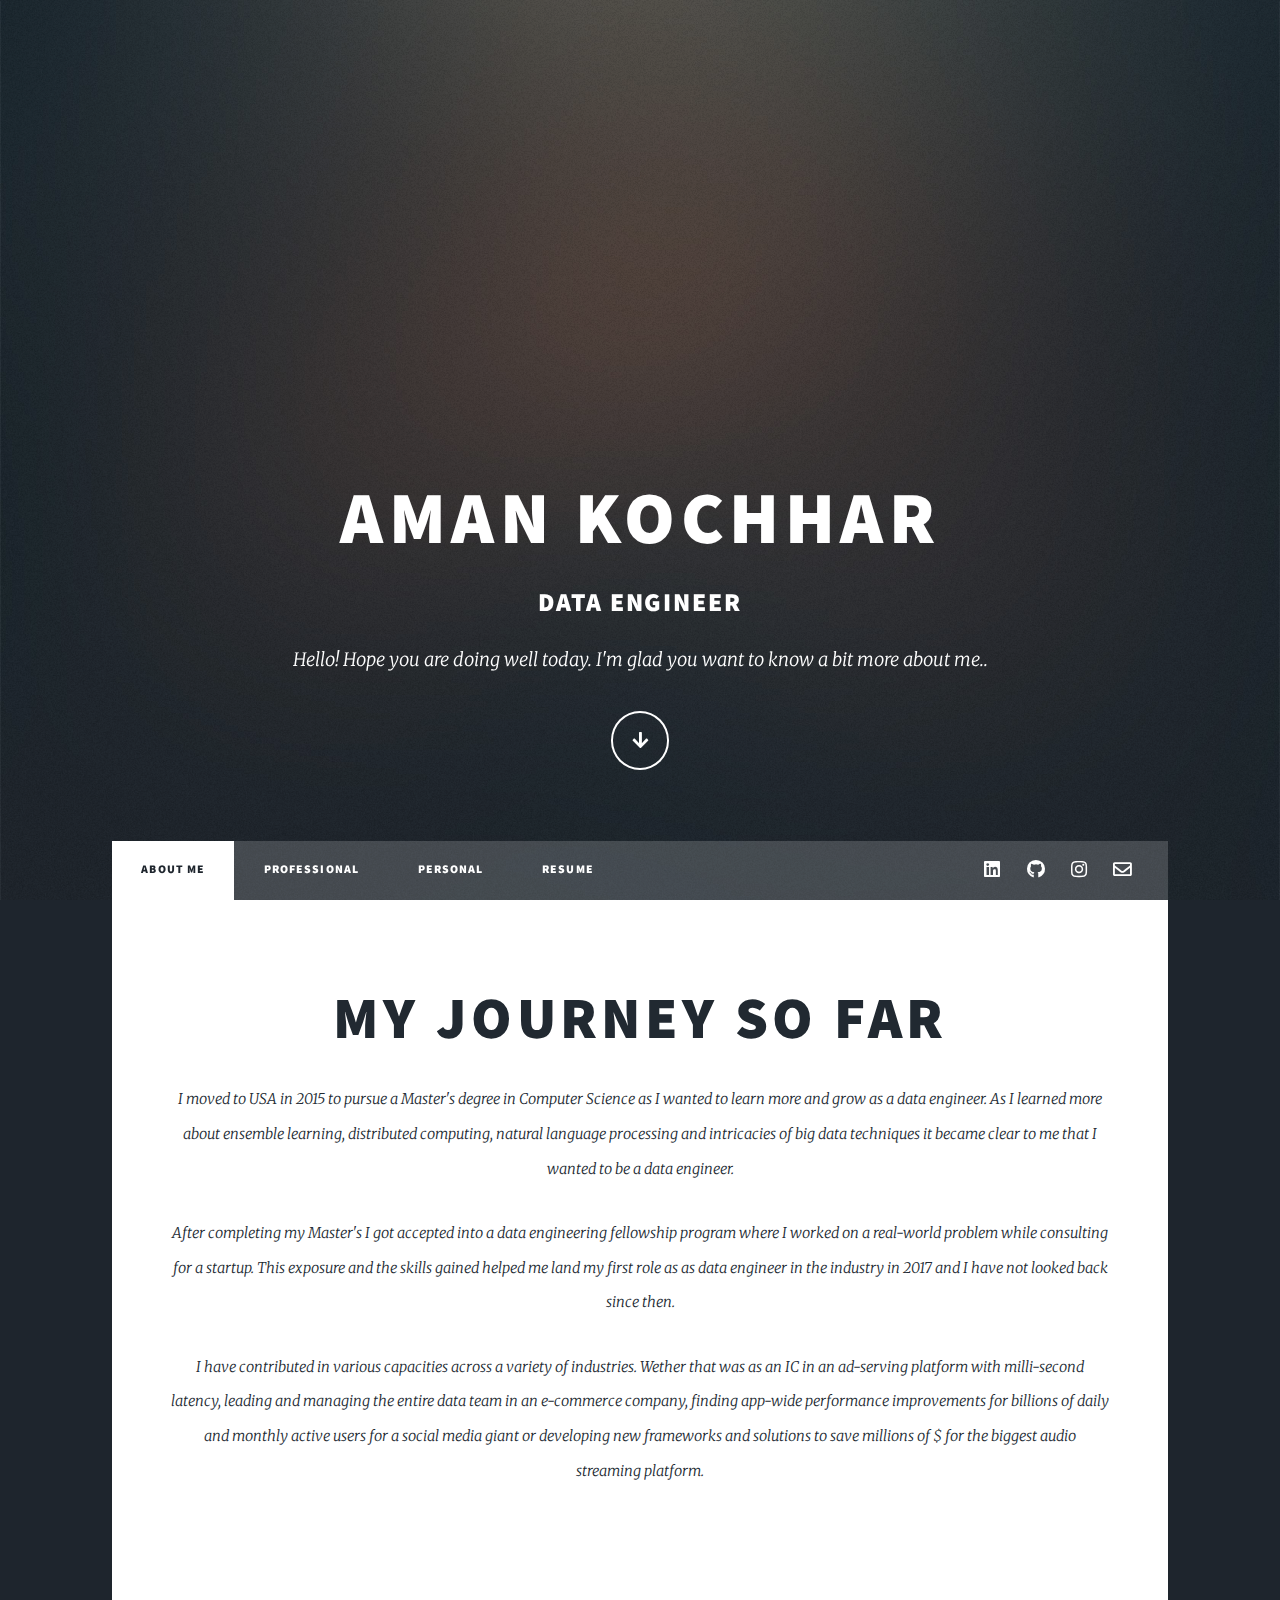
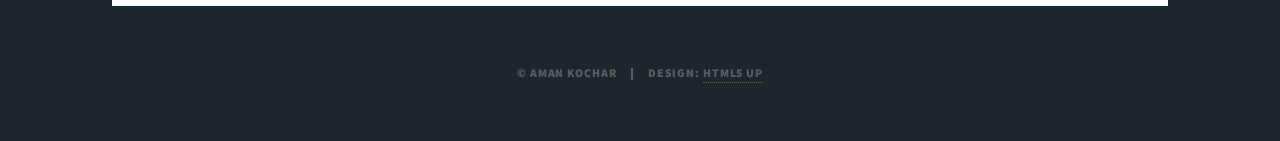
==== commit 227d1735: "typo" ====
--- a/index.html
+++ b/index.html
@@ -58,7 +58,7 @@
 								<header class="major">
 									<h2><a>My Journey So Far</a></h2>
 									<p>
-										I moved to USA in 2015 to pursue a Master's degree in Computer Science as I wanted to learn more and grow as a date engineer.
+										I moved to USA in 2015 to pursue a Master's degree in Computer Science as I wanted to learn more and grow as a data engineer.
 										As I learned more about ensemble learning, distributed computing, natural language processing and intricacies of big data 
 										techniques it became clear to me that I wanted to be a data engineer.
 									</p>
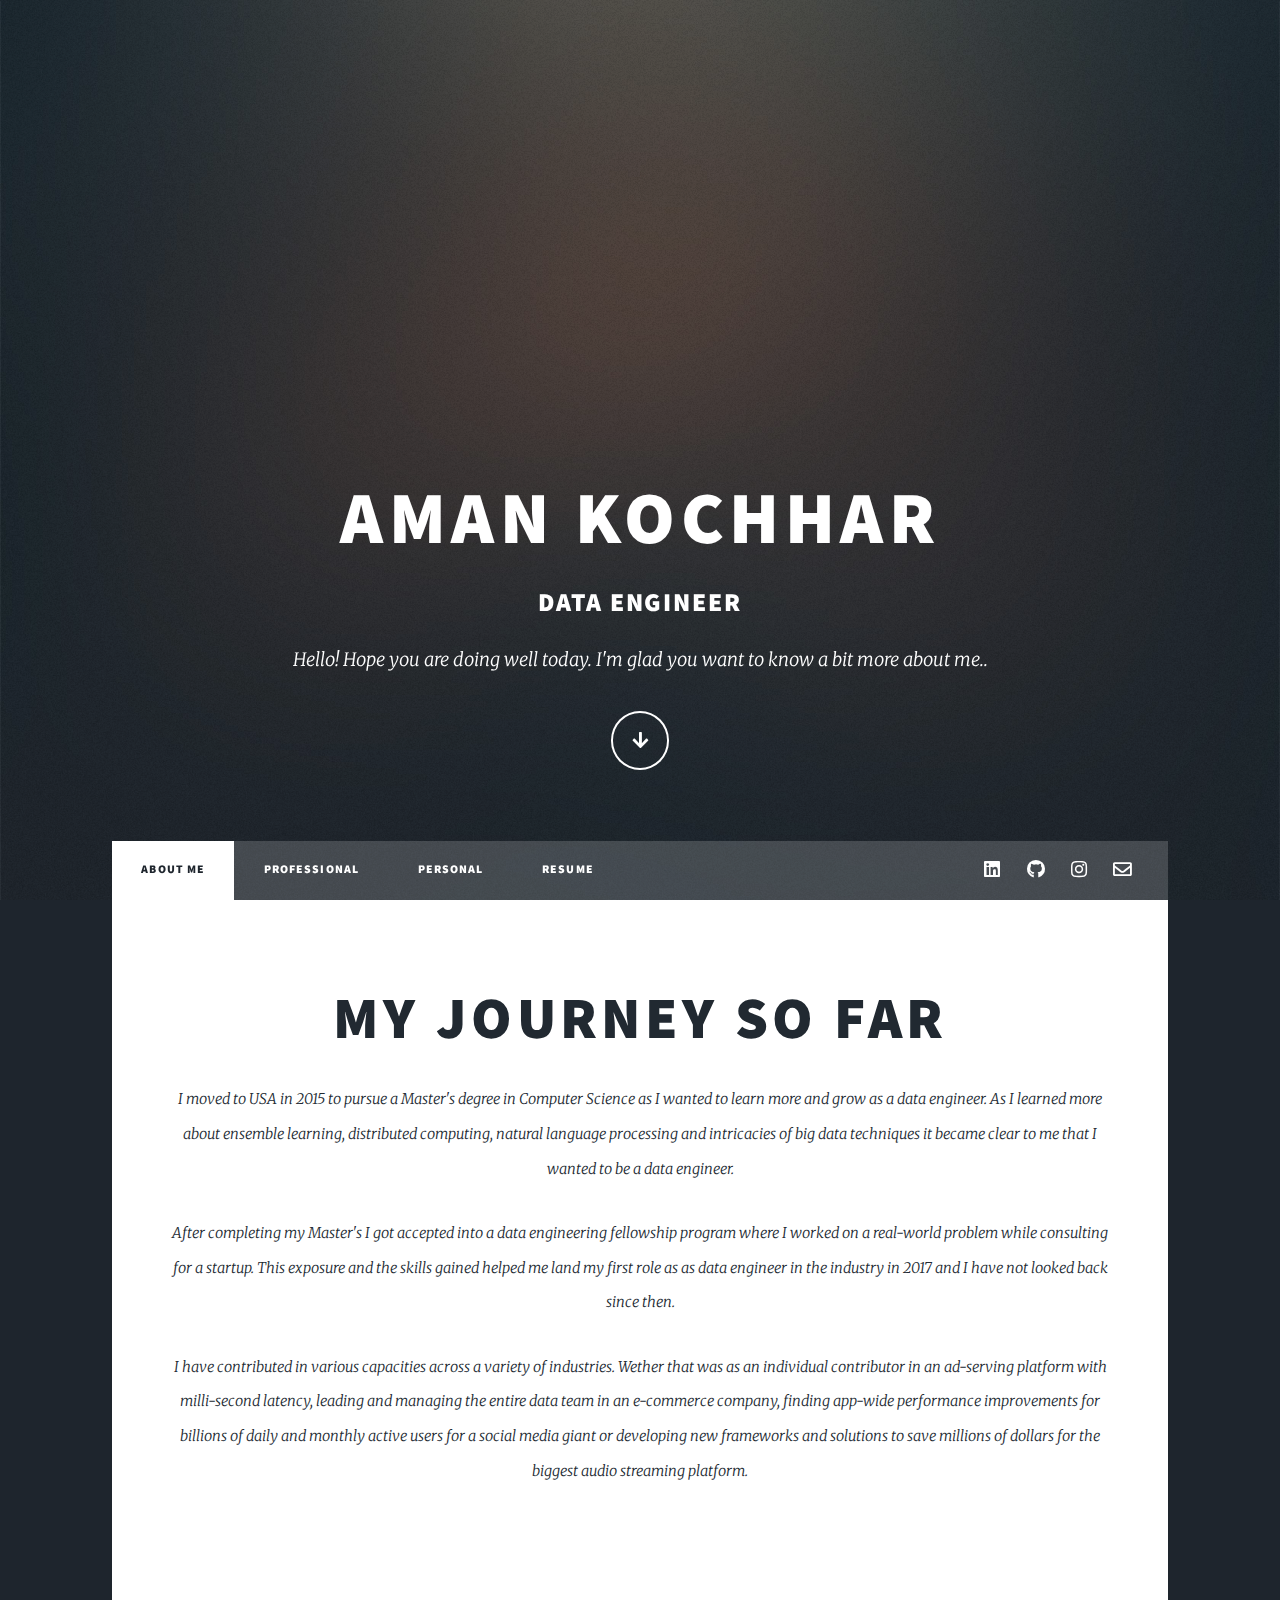
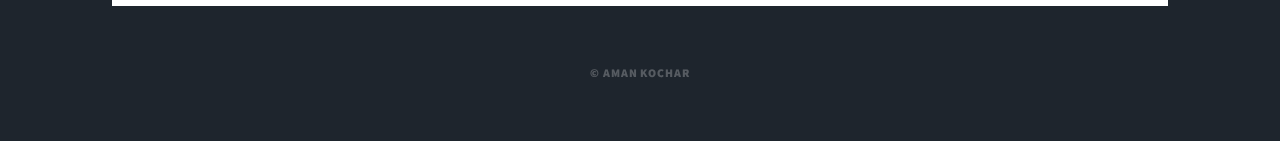
==== commit c9e54dde: "making it so links open in new tabs" ====
--- a/index.html
+++ b/index.html
@@ -43,10 +43,10 @@
 							<!-- <li><a href="elements.html">Elements</a></li> -->
 						</ul>
 						<ul class="icons">
-							<li><a href="https://www.linkedin.com/in/best-data-engineer/" class="icon brands fa-linkedin"><span class="label">LinkedIn</span></a></li>
-							<li><a href="https://github.com/amankochhar" class="icon brands fa-github"><span class="label">GitHub</span></a></li>
-							<li><a href="https://www.instagram.com/amanskochhar/" class="icon brands fa-instagram"><span class="label">Instagram</span></a></li>
-							<li><a href="mailto:amanskochhar@gmail.com" class="icon fa-regular fa-envelope"><span class="label">Email</span></a></li>
+							<li><a href="https://www.linkedin.com/in/best-data-engineer/" class="icon brands fa-linkedin"><span class="label" rel="noopener noreferrer">LinkedIn</span></a></li>
+							<li><a href="https://github.com/amankochhar" class="icon brands fa-github"><span class="label" rel="noopener noreferrer">GitHub</span></a></li>
+							<li><a href="https://www.instagram.com/amanskochhar/" class="icon brands fa-instagram"><span class="label" rel="noopener noreferrer">Instagram</span></a></li>
+							<li><a href="mailto:amanskochhar@gmail.com" class="icon fa-regular fa-envelope"><span class="label" rel="noopener noreferrer">Email</span></a></li>
 						</ul>
 					</nav>
 
@@ -68,10 +68,10 @@
 										in the industry in 2017 and I have not looked back since then.
 									</p>
 									<p>
-										I have contributed in various capacities across a variety of industries. Wether that was as an IC in an ad-serving platform
+										I have contributed in various capacities across a variety of industries. Wether that was as an individual contributor in an ad-serving platform
 										with milli-second latency, leading and managing the entire data team in an e-commerce company, finding app-wide performance 
 										improvements for billions of daily and monthly active users for a social media giant or developing new frameworks and solutions
-										to save millions of $ for the biggest audio streaming platform.
+										to save millions of dollars for the biggest audio streaming platform.
 									</p>
 								</header>
 							</article>
@@ -80,7 +80,7 @@
 
 				<!-- Copyright -->
 					<div id="copyright">
-						<ul><li>&copy; Aman Kochar</li><li>Design: <a href="https://html5up.net">HTML5 UP</a></li></ul>
+						<ul><li>&copy; Aman Kochar</li></ul>
 					</div>
 
 			</div>
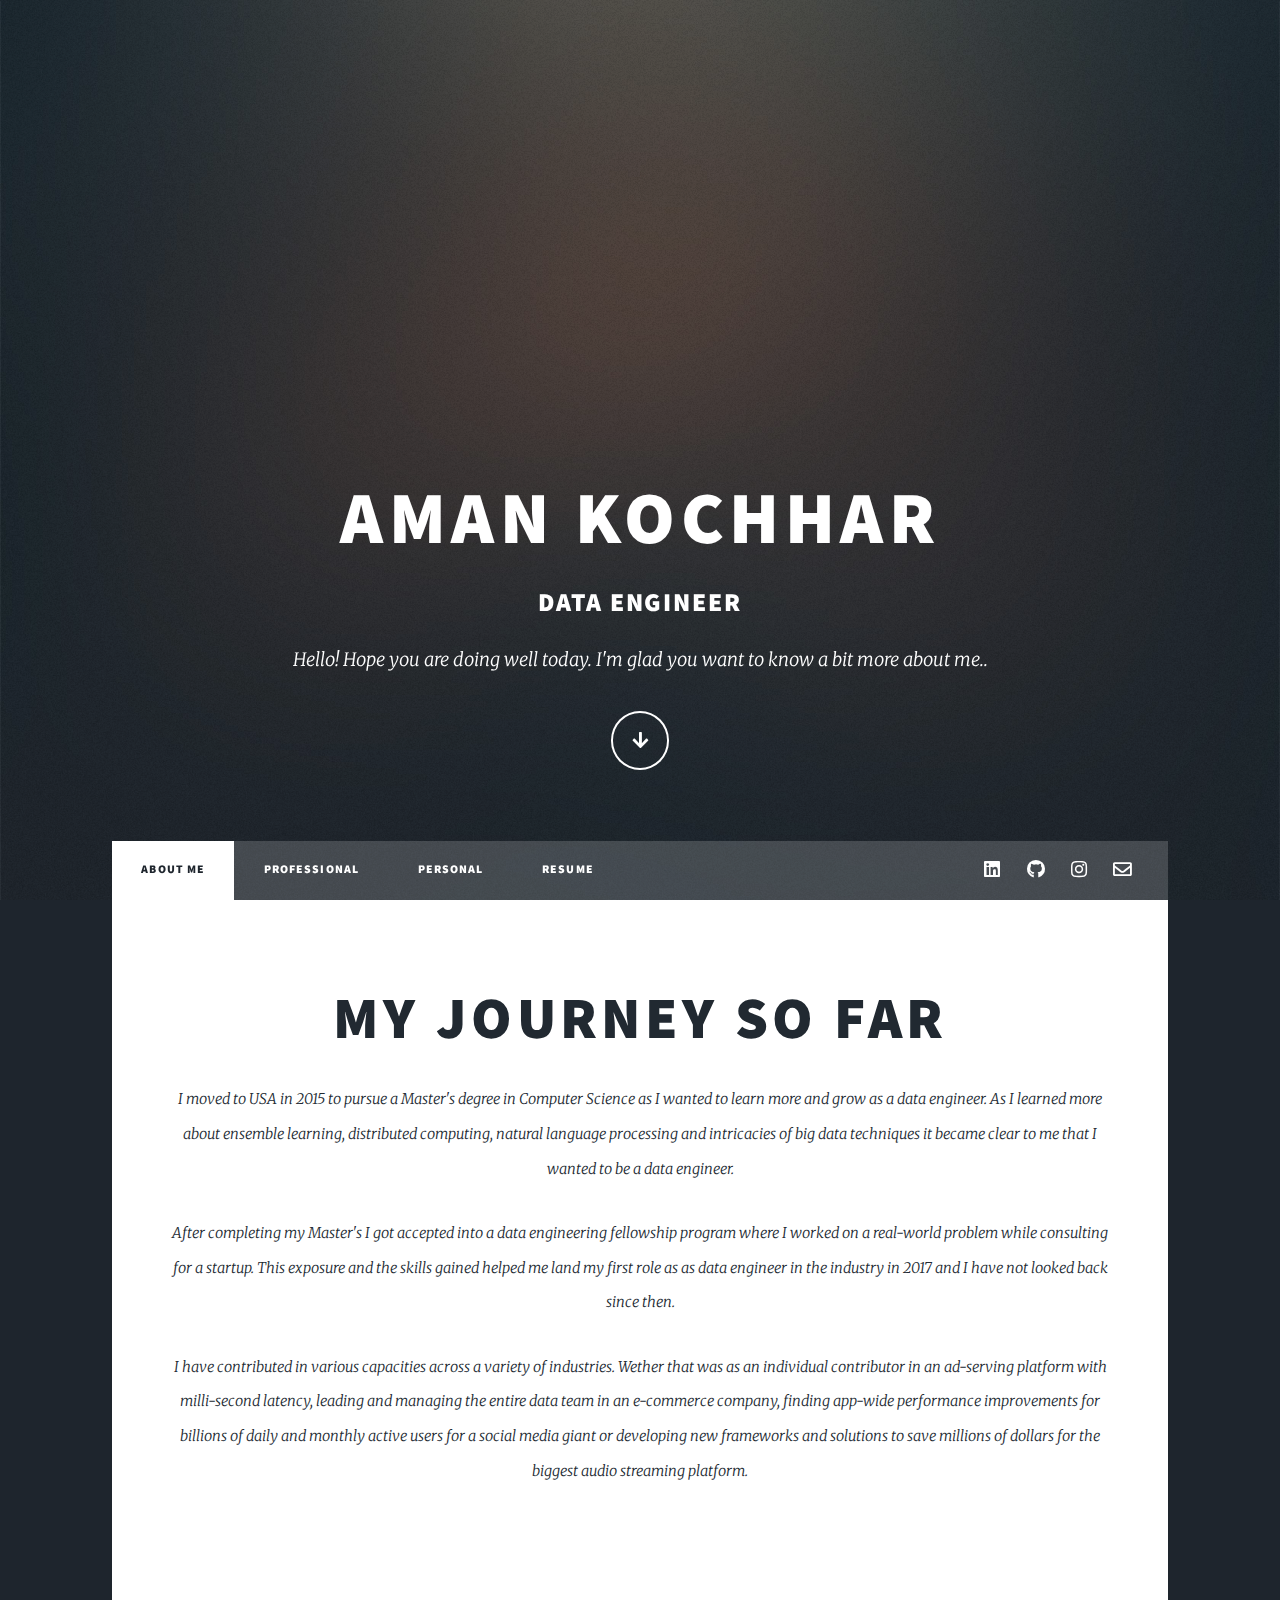
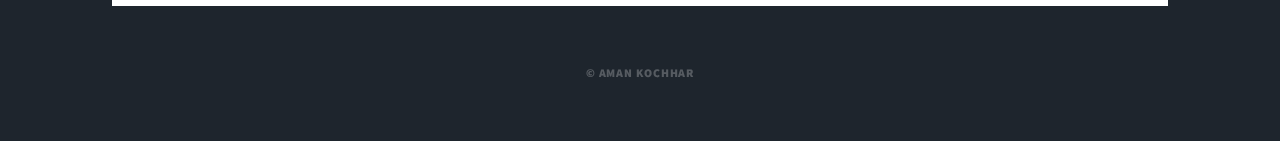
==== commit 2cc71d2b: "typo" ====
--- a/index.html
+++ b/index.html
@@ -43,10 +43,10 @@
 							<!-- <li><a href="elements.html">Elements</a></li> -->
 						</ul>
 						<ul class="icons">
-							<li><a href="https://www.linkedin.com/in/best-data-engineer/" class="icon brands fa-linkedin"><span class="label" rel="noopener noreferrer">LinkedIn</span></a></li>
-							<li><a href="https://github.com/amankochhar" class="icon brands fa-github"><span class="label" rel="noopener noreferrer">GitHub</span></a></li>
-							<li><a href="https://www.instagram.com/amanskochhar/" class="icon brands fa-instagram"><span class="label" rel="noopener noreferrer">Instagram</span></a></li>
-							<li><a href="mailto:amanskochhar@gmail.com" class="icon fa-regular fa-envelope"><span class="label" rel="noopener noreferrer">Email</span></a></li>
+							<li><a href="https://www.linkedin.com/in/best-data-engineer/" class="icon brands fa-linkedin"><span class="label"  target="_blank" rel="noopener noreferrer">LinkedIn</span></a></li>
+							<li><a href="https://github.com/amankochhar" class="icon brands fa-github"><span class="label"  target="_blank" rel="noopener noreferrer">GitHub</span></a></li>
+							<li><a href="https://www.instagram.com/amanskochhar/" class="icon brands fa-instagram"><span class="label"  target="_blank" rel="noopener noreferrer">Instagram</span></a></li>
+							<li><a href="mailto:amanskochhar@gmail.com" class="icon fa-regular fa-envelope"><span class="label"  target="_blank" rel="noopener noreferrer">Email</span></a></li>
 						</ul>
 					</nav>
 
@@ -80,7 +80,7 @@
 
 				<!-- Copyright -->
 					<div id="copyright">
-						<ul><li>&copy; Aman Kochar</li></ul>
+						<ul><li>&copy; Aman Kochhar</li></ul>
 					</div>
 
 			</div>
